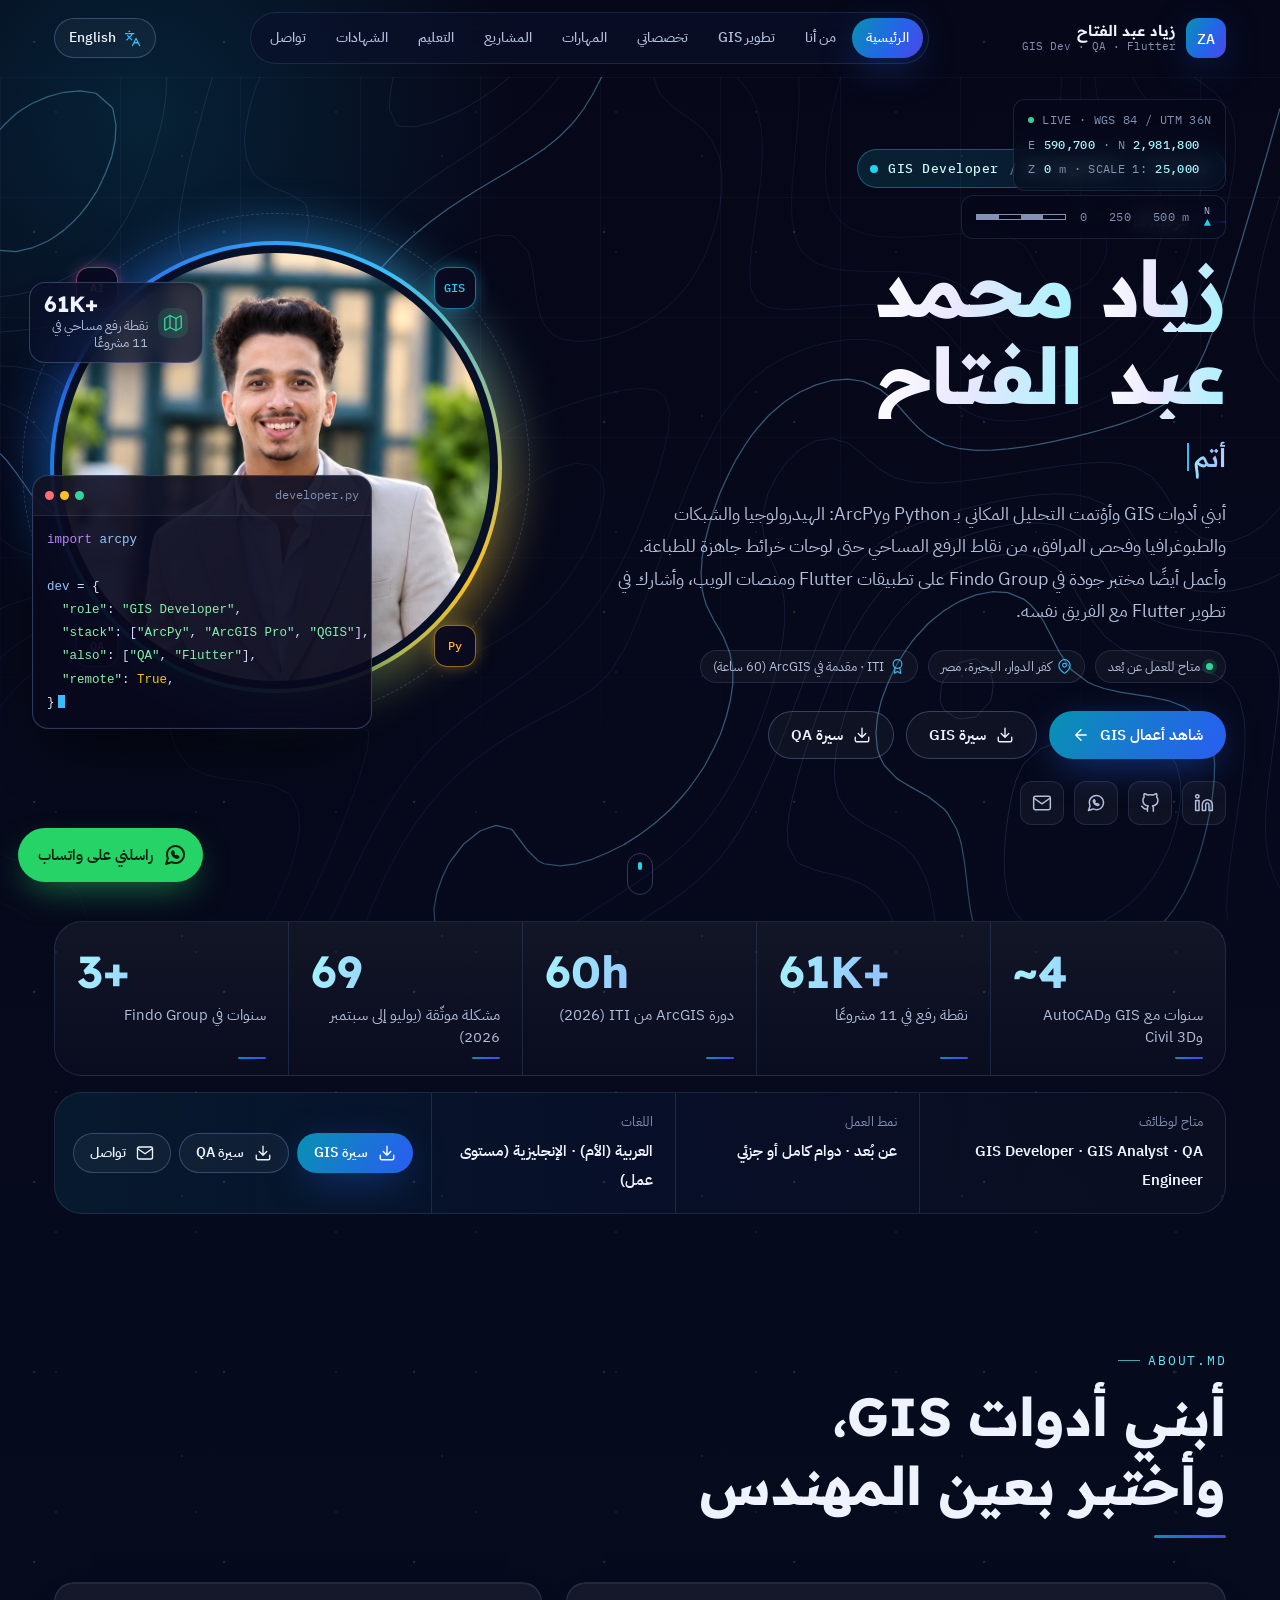
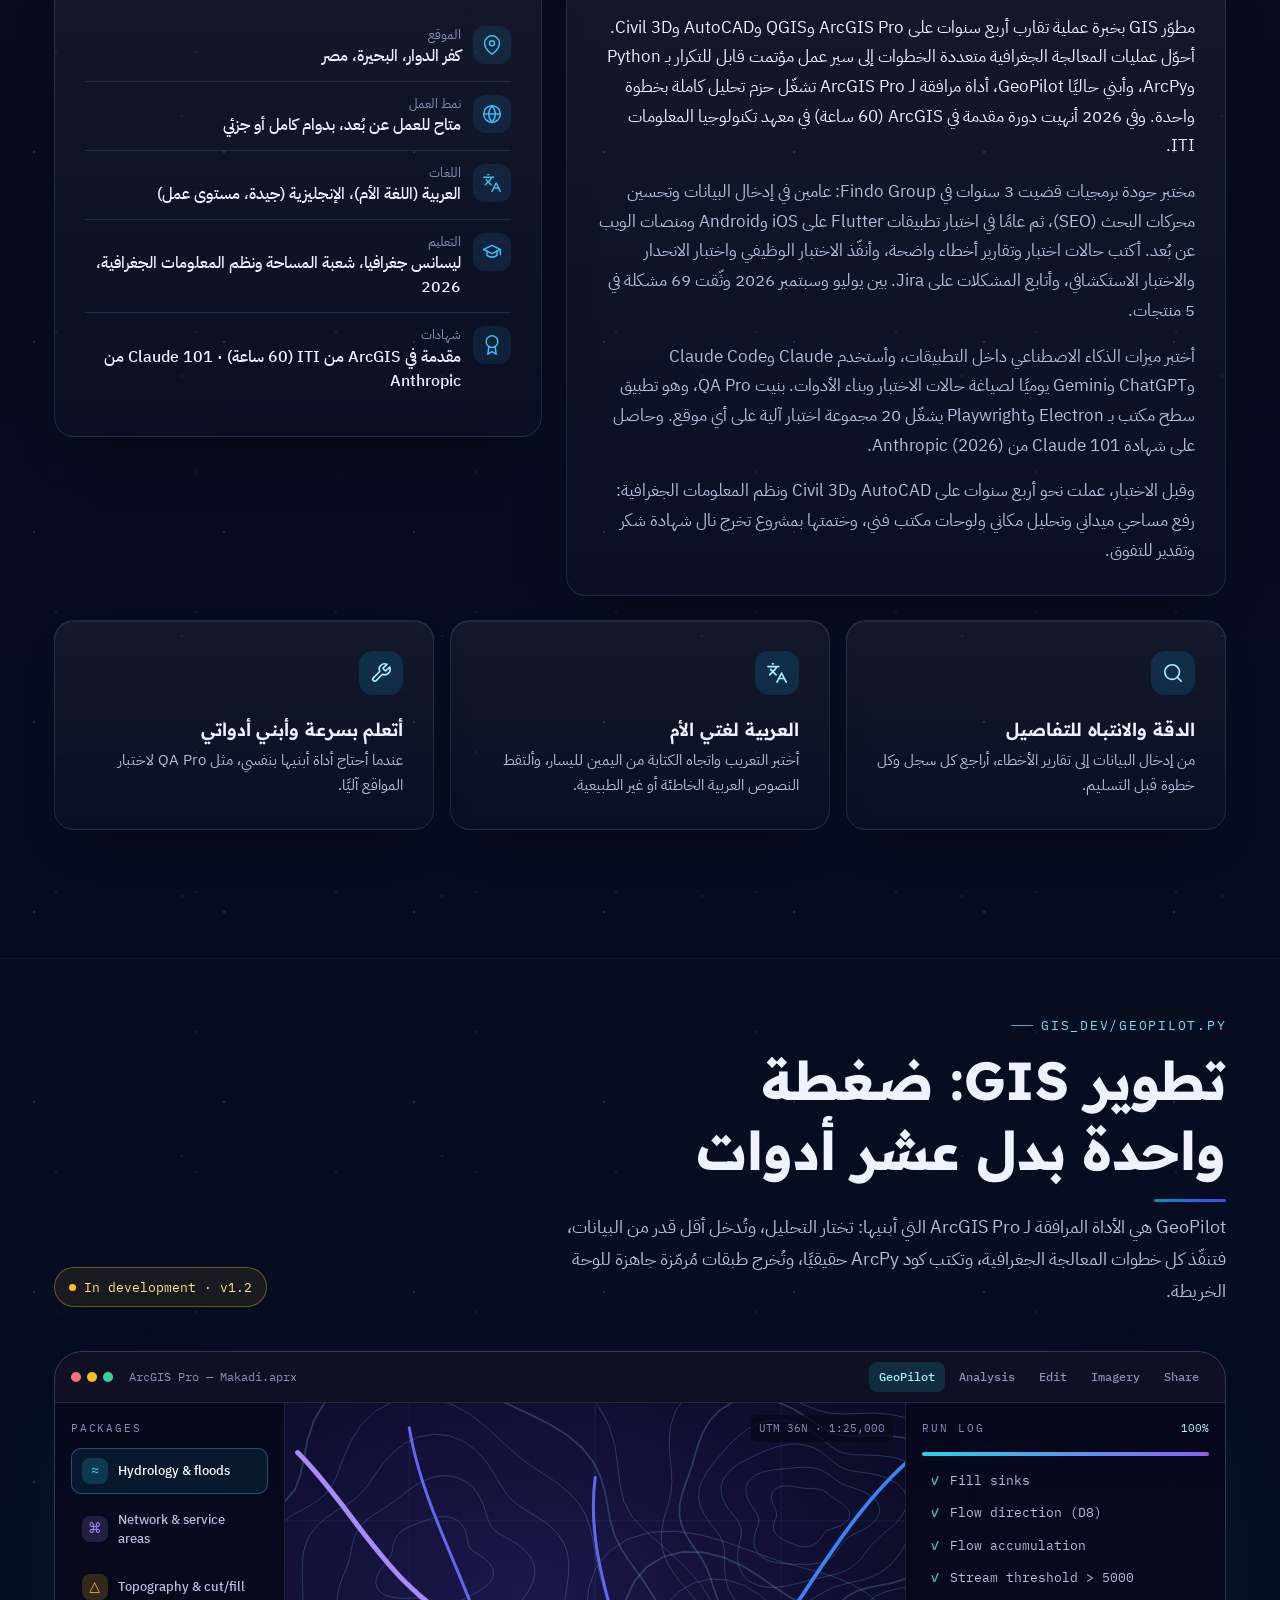
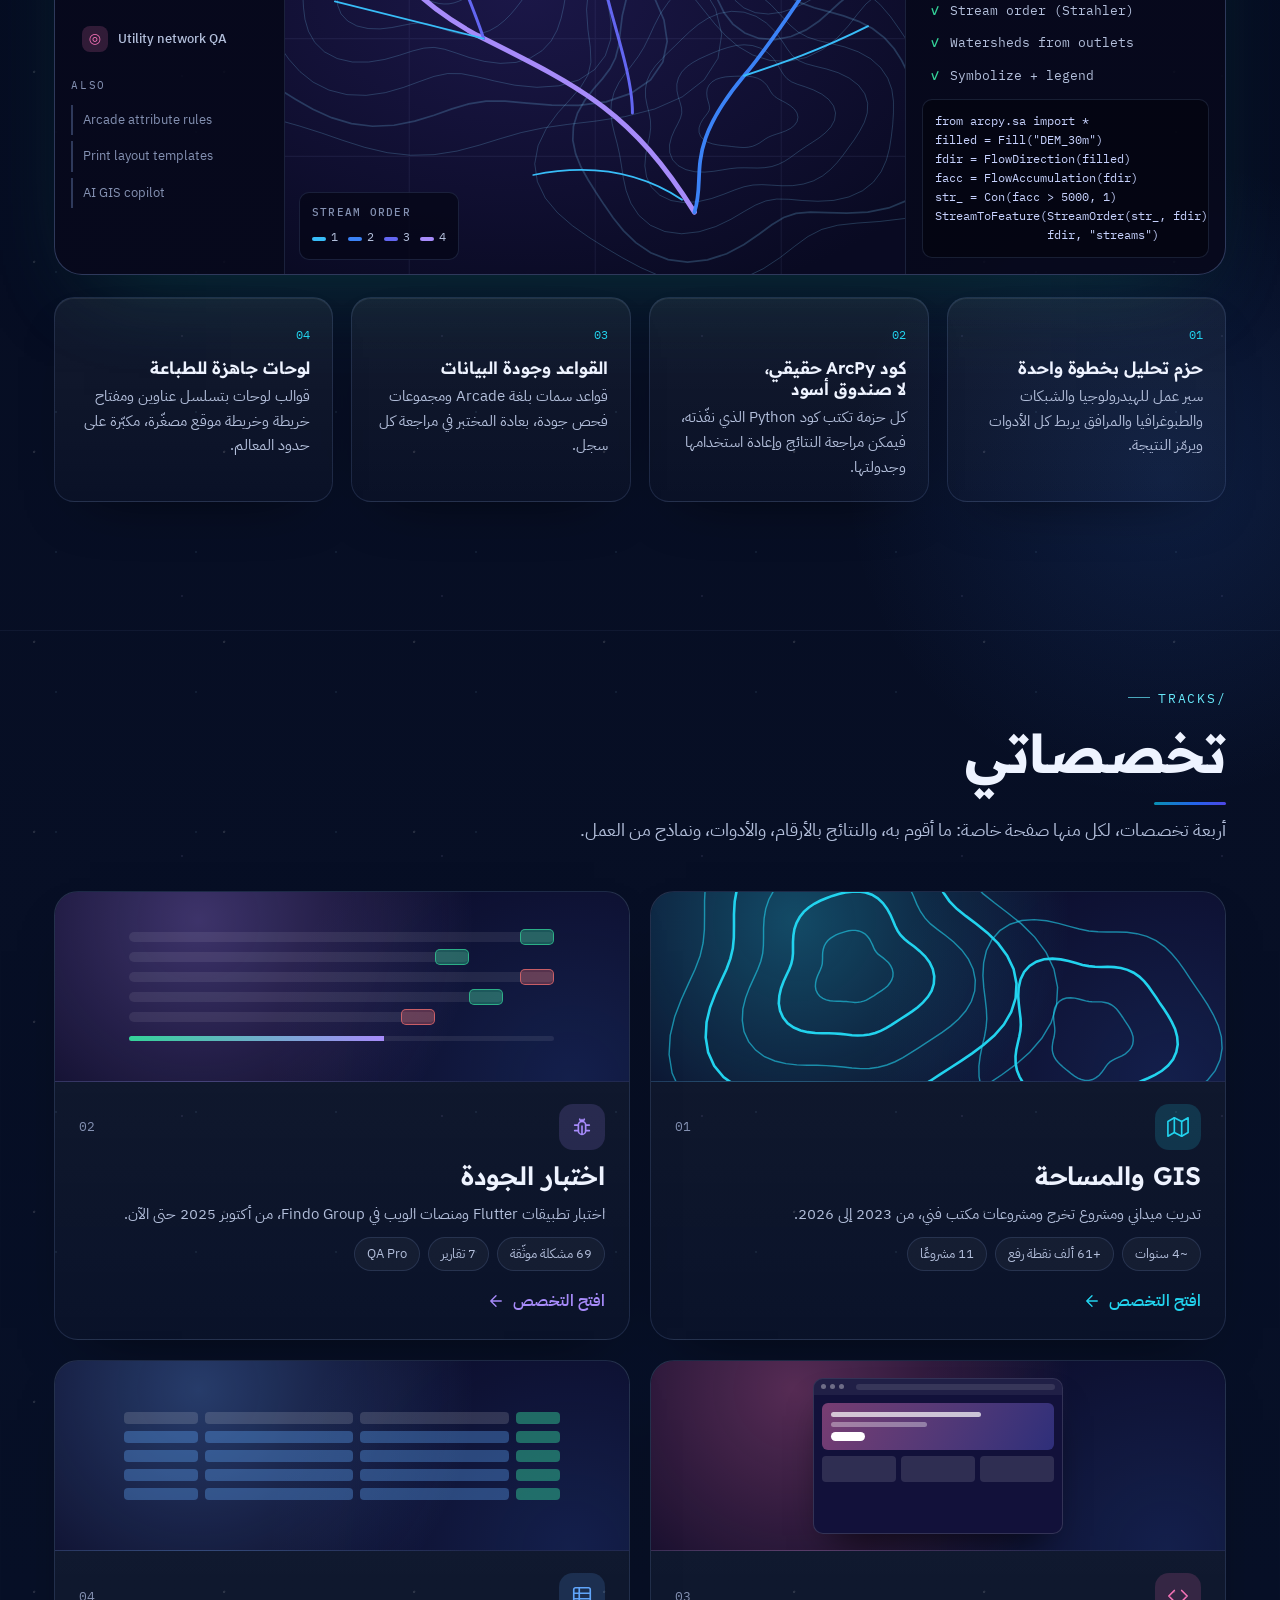
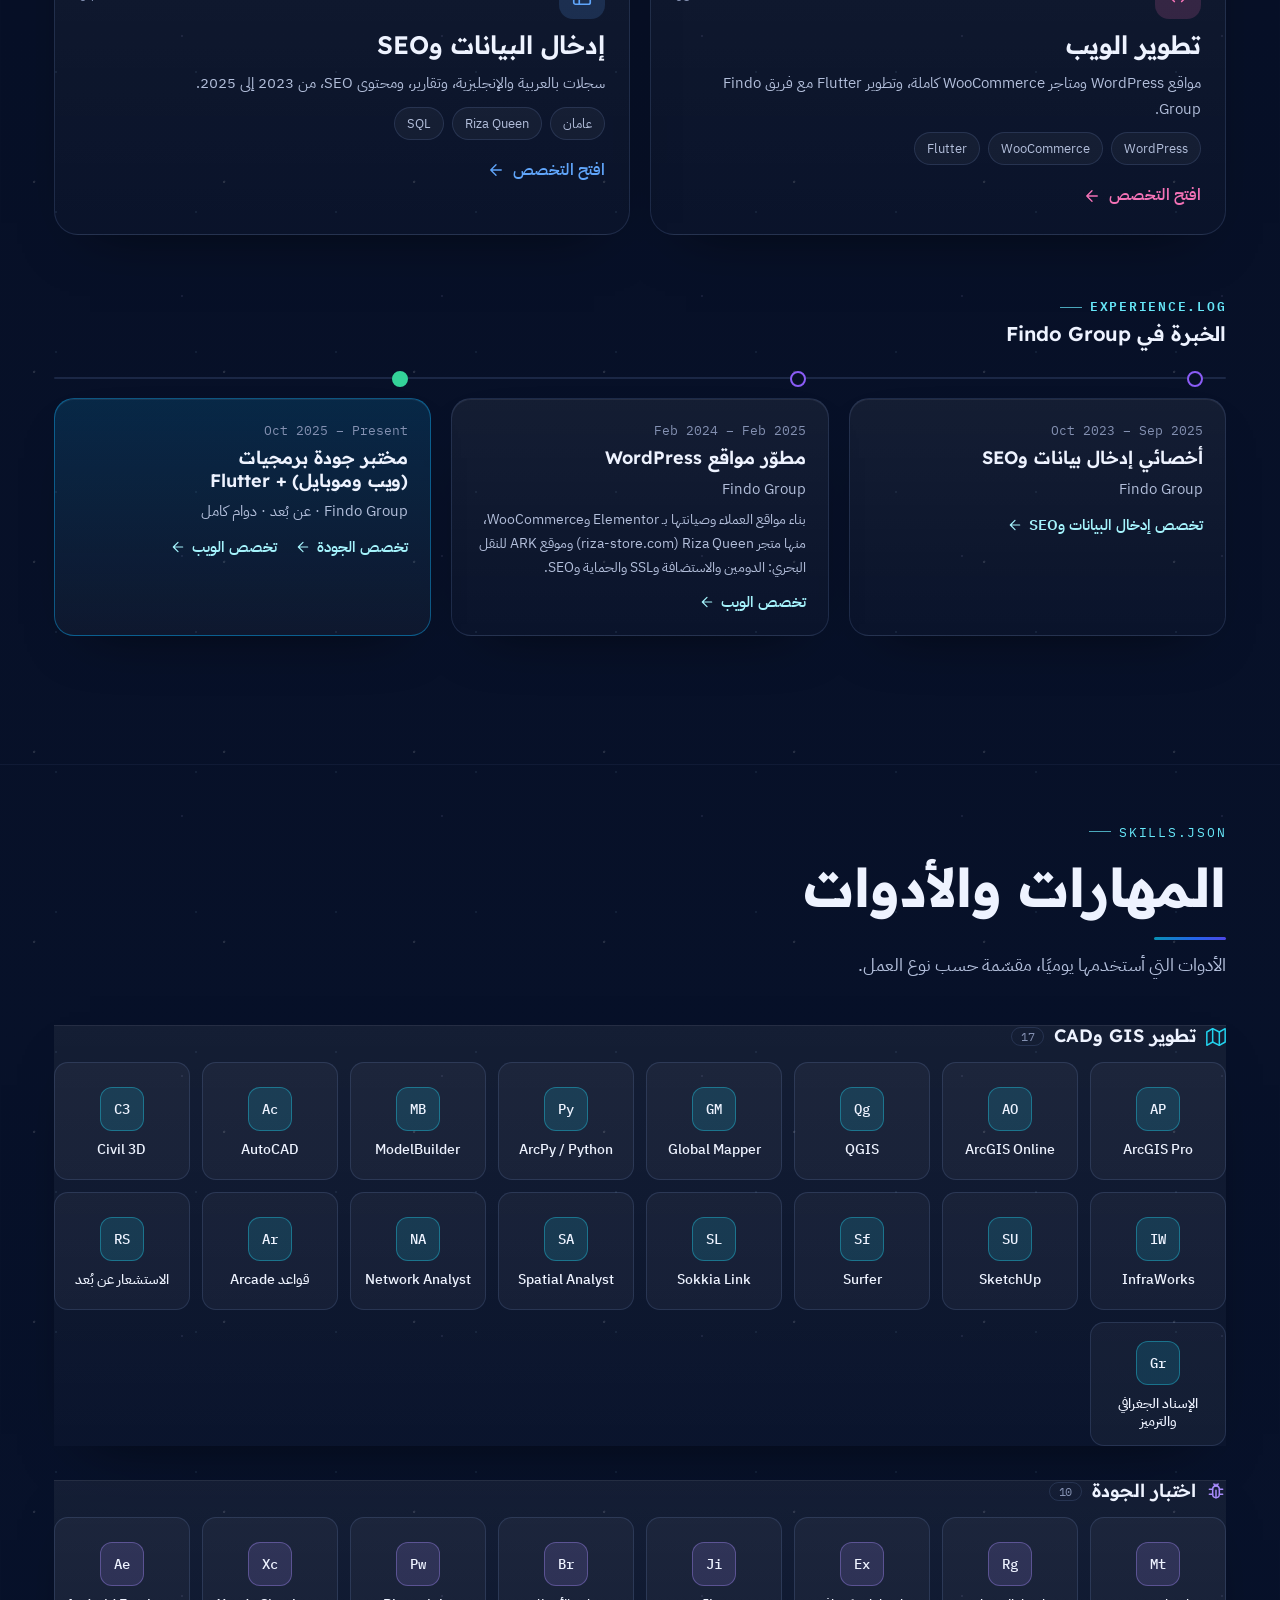
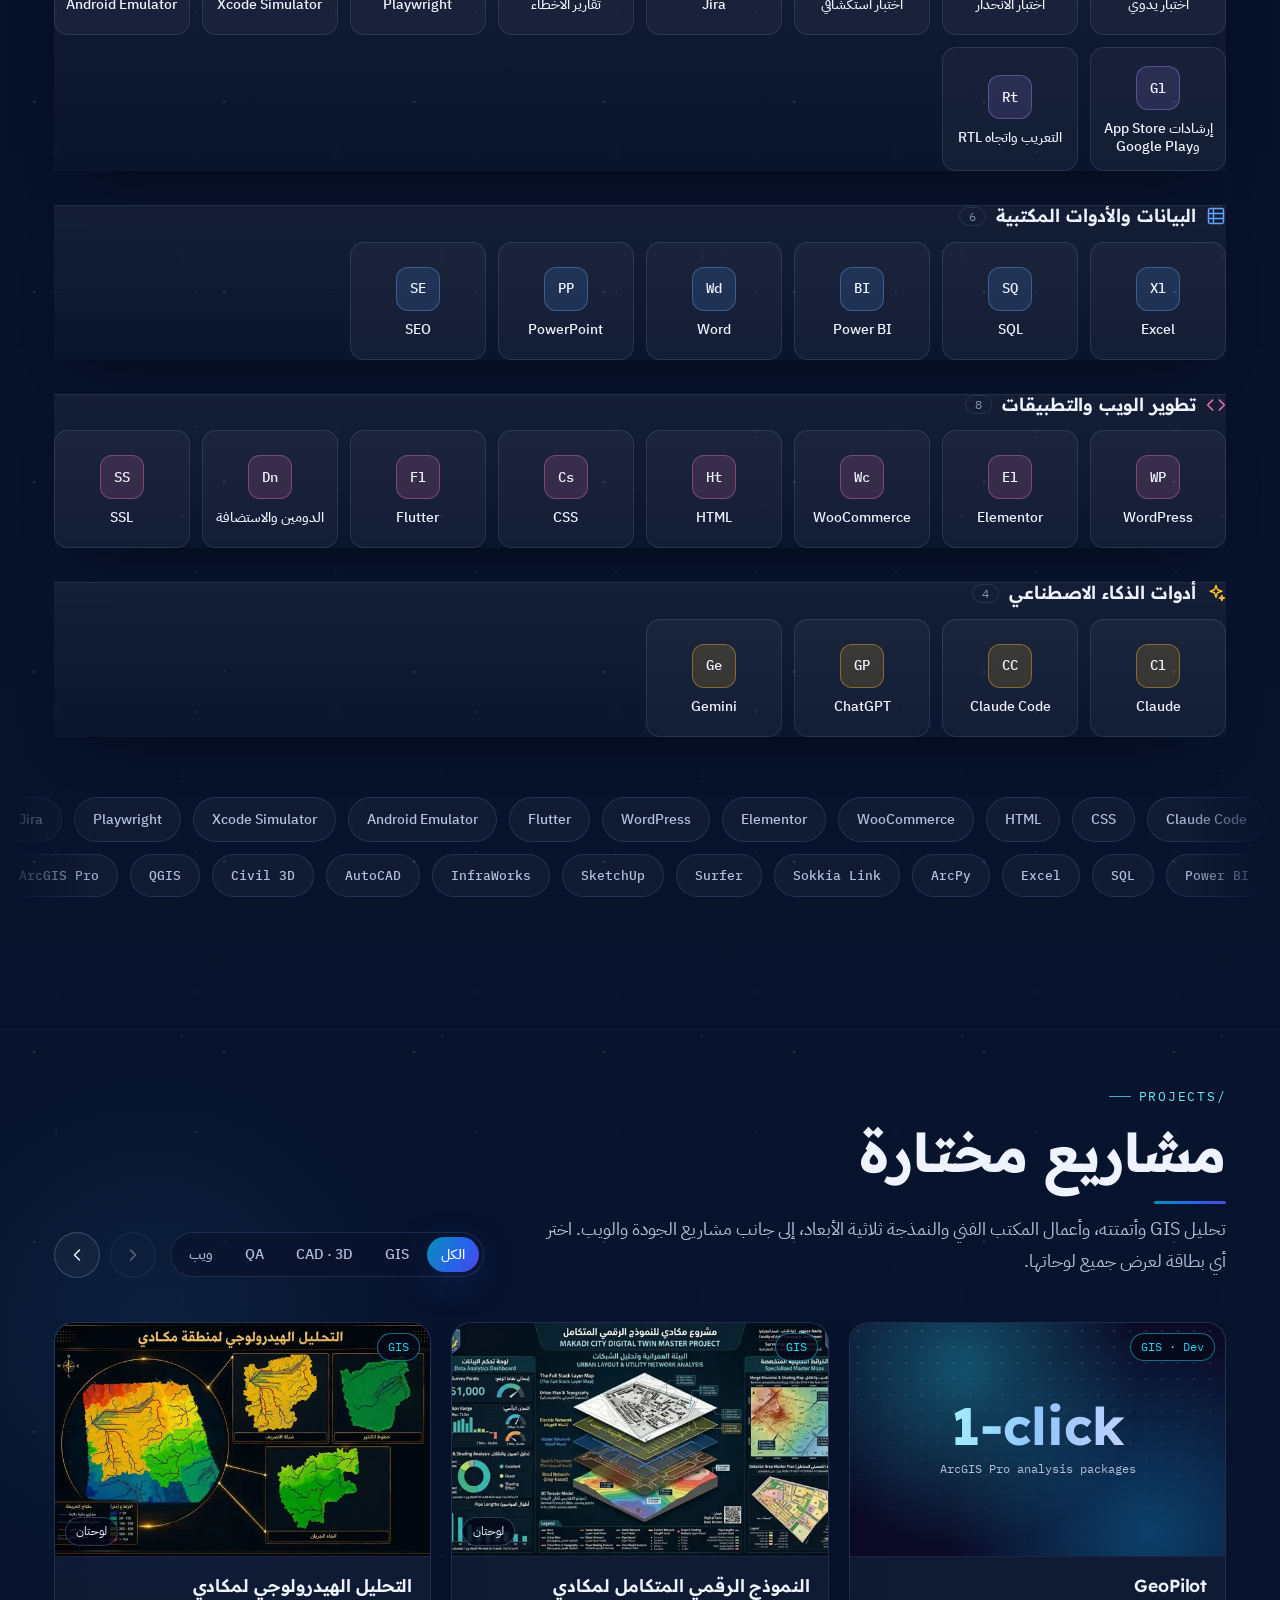
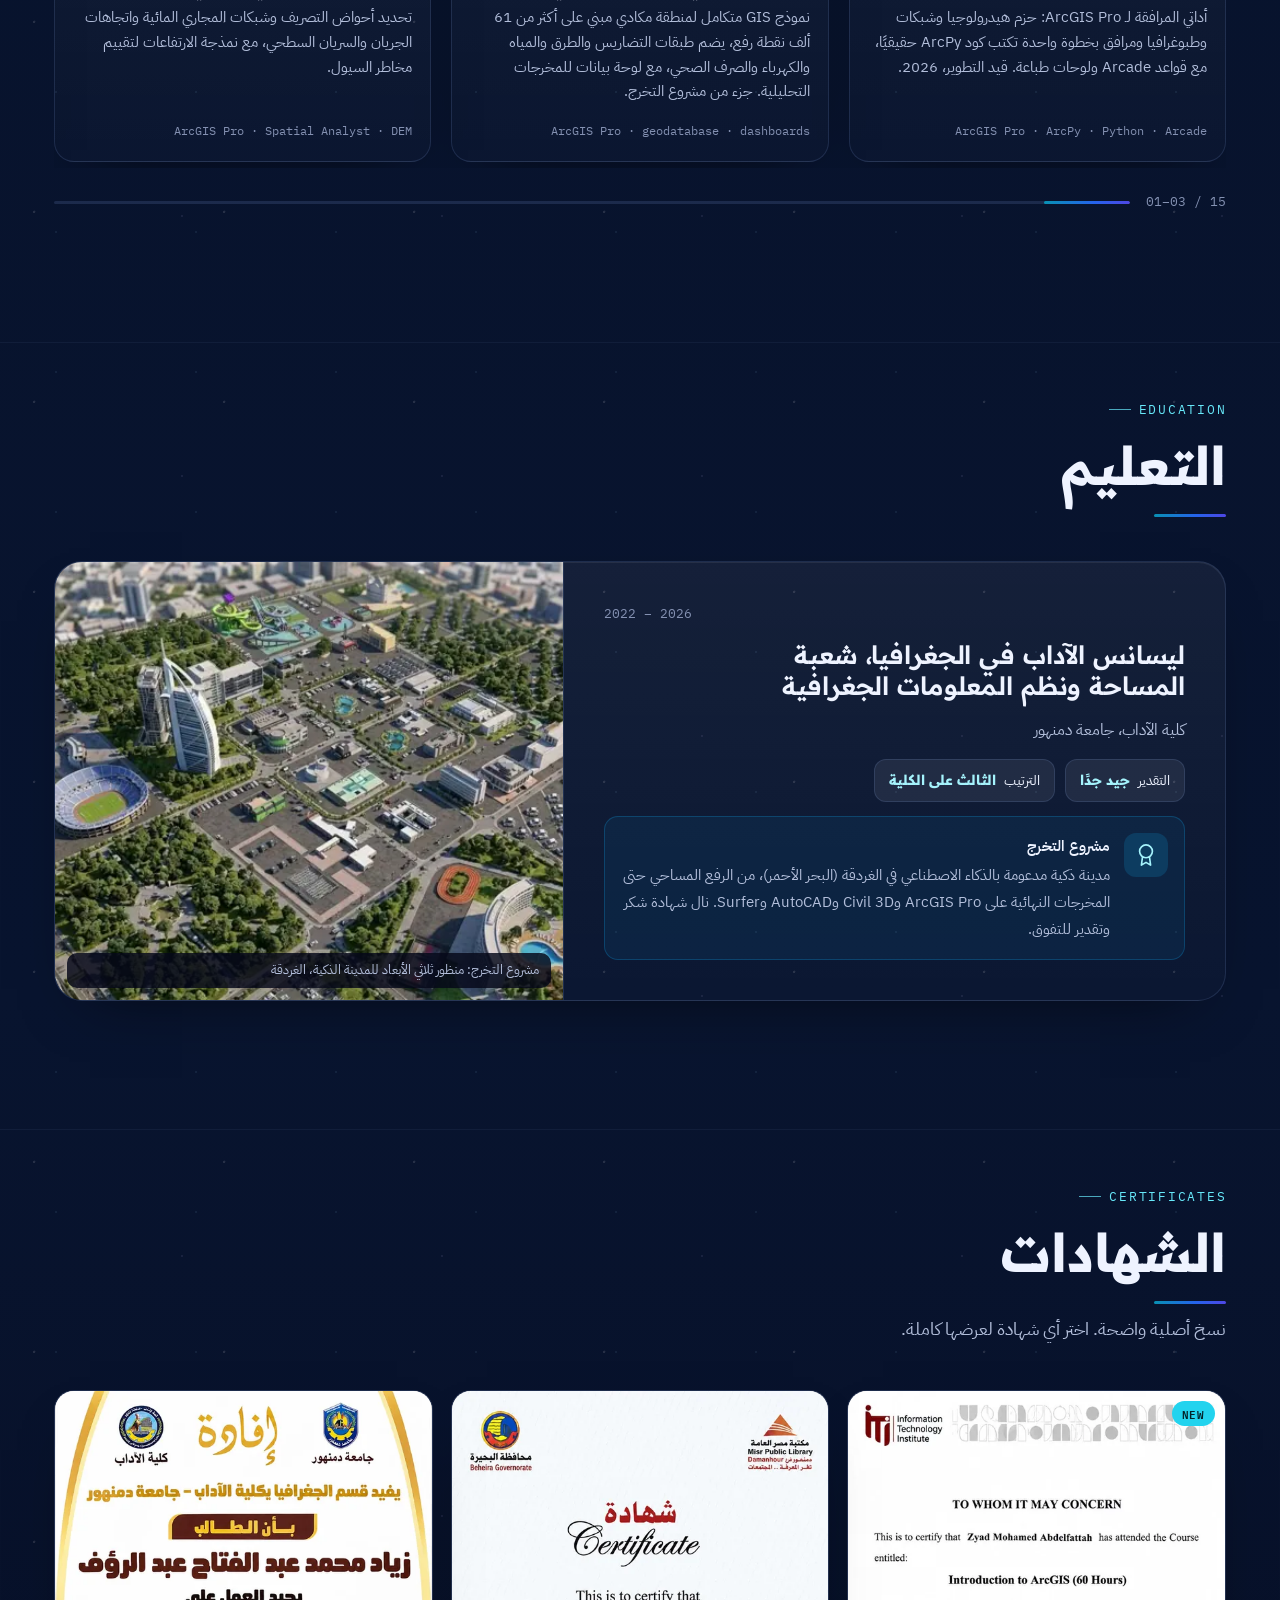
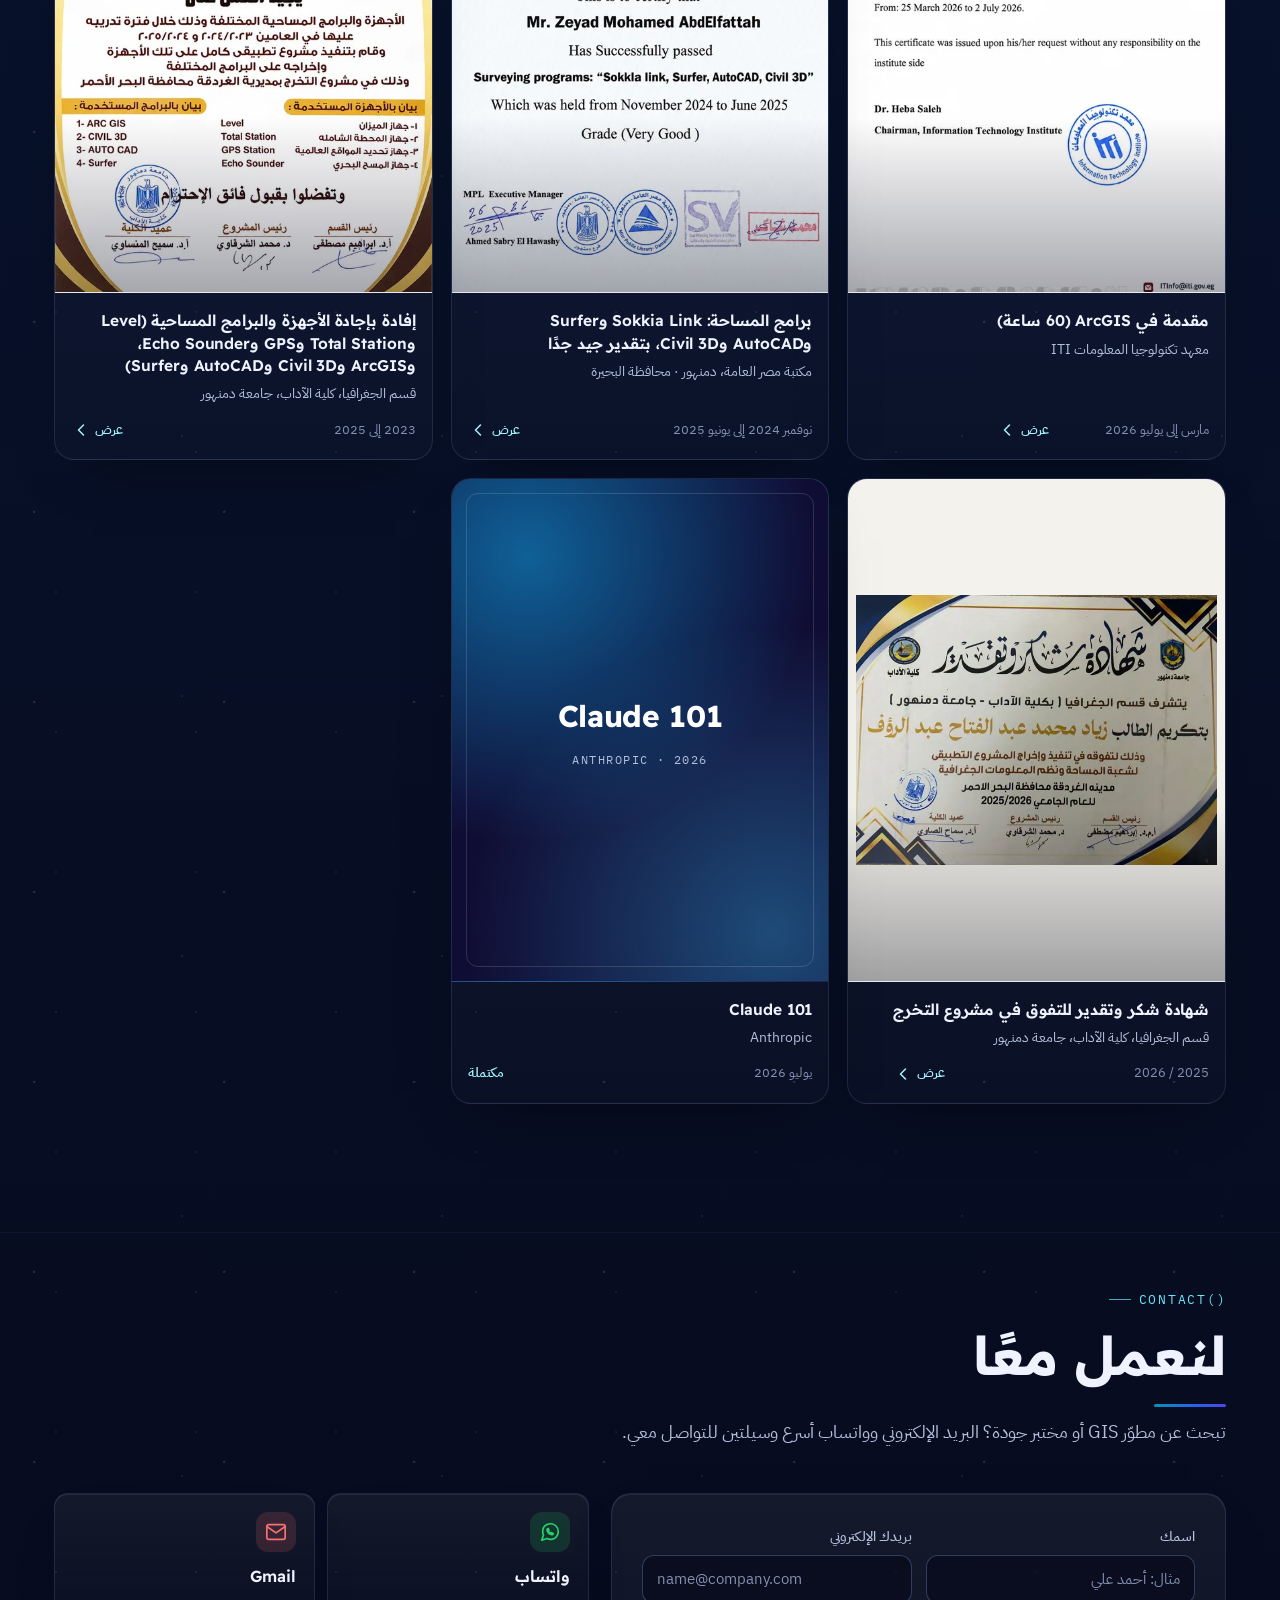
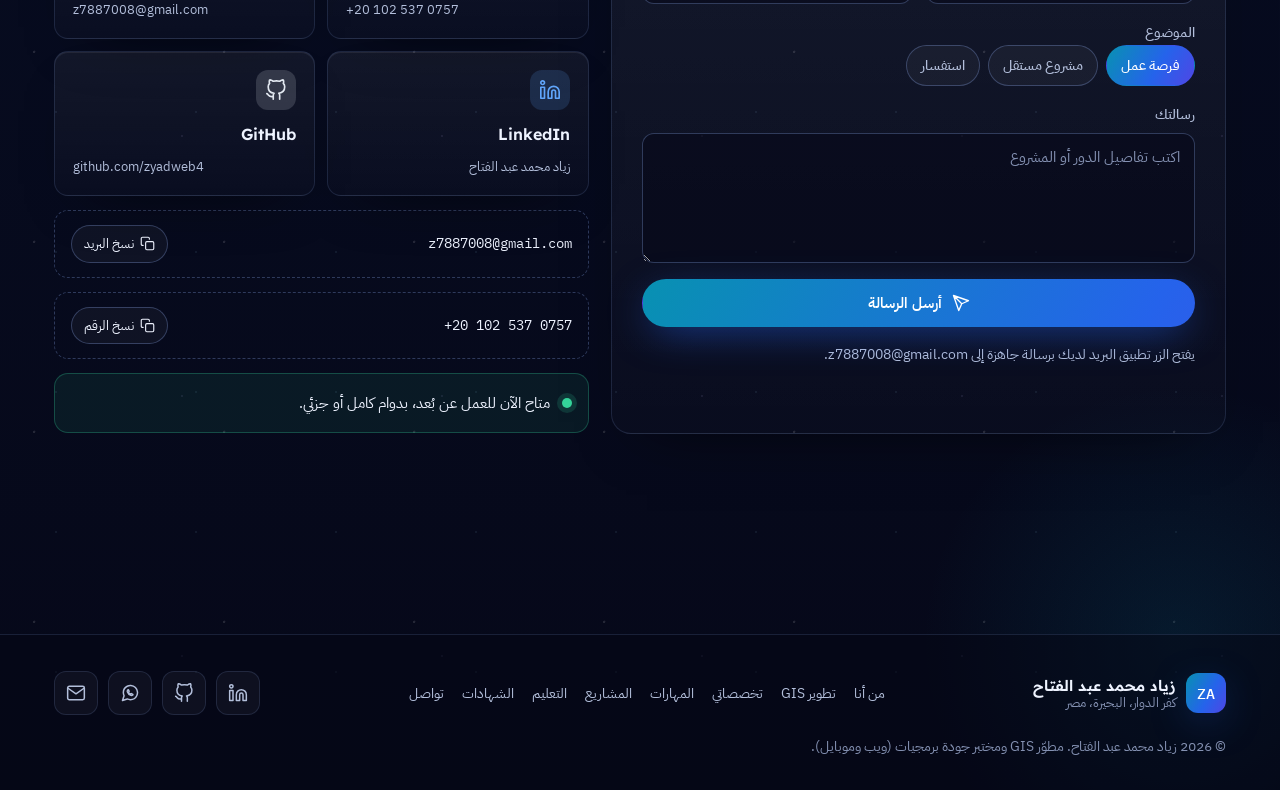
==== index.html @ 1af7511e "Name ARK maritime shipping site in WordPress experience Co-Authored-By: Claude Opus 5.5 <noreply@ant" ====
<!doctype html>
<html lang="ar" dir="rtl">
<head>
<meta charset="utf-8">
<meta name="viewport" content="width=device-width, initial-scale=1, viewport-fit=cover">
<title>Zyad Mohamed Abdelfattah | GIS Developer · QA Engineer</title>
<meta name="claude:viewport-fit-sides" content="cover">
<meta name="description" content="زياد محمد عبد الفتاح، مطوّر GIS يبني أدوات ArcGIS Pro ويؤتمت التحليل المكاني بـ Python وArcPy، ومختبر جودة برمجيات (ويب وموبايل) في Findo Group. كفر الدوار، البحيرة، مصر. متاح للعمل عن بُعد." data-en-content="Portfolio of Zyad Mohamed Abdelfattah, GIS Developer building ArcGIS Pro tools and automating spatial analysis with Python and ArcPy, and QA Engineer (web and mobile) at Findo Group. Kafr El Dawar, Beheira, Egypt. Open to remote roles.">
<meta name="author" content="Zyad Mohamed Abdelfattah">
<meta name="theme-color" content="#060819">
<meta property="og:type" content="website">
<meta property="og:title" content="Zyad Mohamed Abdelfattah | GIS Developer &amp; QA Engineer">
<meta property="og:description" content="Portfolio of Zyad Mohamed Abdelfattah, GIS Developer (ArcGIS Pro, ArcPy, QGIS) and QA Engineer (web and mobile). Kafr El Dawar, Beheira, Egypt. Open to remote roles.">
<meta property="og:image" content="assets/zyad.jpg">
<meta property="og:image:width" content="900">
<meta property="og:image:height" content="900">
<meta property="og:image:alt" content="Zyad Mohamed Abdelfattah">
<meta property="og:locale" content="ar_EG">
<meta property="og:locale:alternate" content="en_US">
<meta name="twitter:card" content="summary">
<meta name="twitter:title" content="Zyad Mohamed Abdelfattah | GIS Developer &amp; QA Engineer">
<meta name="twitter:description" content="Portfolio of Zyad Mohamed Abdelfattah, GIS Developer (ArcGIS Pro, ArcPy, QGIS) and QA Engineer (web and mobile). Kafr El Dawar, Beheira, Egypt. Open to remote roles.">
<meta name="twitter:image" content="assets/zyad.jpg">
<link rel="icon" href="data:image/svg+xml,%3Csvg xmlns='http://www.w3.org/2000/svg' viewBox='0 0 64 64'%3E%3Cdefs%3E%3ClinearGradient id='g' x1='0' y1='0' x2='1' y2='1'%3E%3Cstop offset='0' stop-color='%2306b6d4'/%3E%3Cstop offset='1' stop-color='%232563eb'/%3E%3C/linearGradient%3E%3C/defs%3E%3Crect width='64' height='64' rx='16' fill='url(%23g)'/%3E%3Ctext x='32' y='43' font-family='monospace' font-size='30' font-weight='700' fill='white' text-anchor='middle'%3EZ%3C/text%3E%3C/svg%3E">
<link rel="preconnect" href="https://fonts.googleapis.com"><link rel="preconnect" href="https://fonts.gstatic.com" crossorigin><link rel="stylesheet" href="https://fonts.googleapis.com/css2?family=IBM+Plex+Mono:wght@400;500&family=IBM+Plex+Sans+Arabic:wght@400;500;600;700&family=Readex+Pro:wght@400;500;600;700&display=swap">
<link rel="stylesheet" href="css/site.css">
<script>(function(d){d.classList.add("js");try{if(!matchMedia("(prefers-reduced-motion: reduce)").matches)d.classList.add("motion");}catch(e){}try{if(localStorage.getItem("zyad-lang")==="en"){d.lang="en";d.dir="ltr";}}catch(e){}})(document.documentElement);</script>
<script src="js/site.js" defer></script>
</head>
<body>
<svg width="0" height="0" style="position:absolute" aria-hidden="true" focusable="false"><defs>
<symbol id="i-wa" viewBox="0 0 24 24"><path d="M21 11.5a8.4 8.4 0 0 1-.9 3.8 8.5 8.5 0 0 1-7.6 4.7 8.4 8.4 0 0 1-3.8-.9L3 21l1.9-5.7a8.4 8.4 0 0 1-.9-3.8 8.5 8.5 0 0 1 4.7-7.6 8.4 8.4 0 0 1 3.8-.9h.5a8.5 8.5 0 0 1 8 8z"/><path d="M9.2 8.6c.2-.4.6-.5.9-.4l.8 1.6c.1.3 0 .6-.2.8l-.5.5c.4 1 1.3 1.9 2.3 2.4l.5-.5c.2-.2.5-.3.8-.2l1.6.8c.2.3.1.7-.3.9-.6.4-1.3.5-2 .3-2-.7-3.6-2.3-4.3-4.3-.2-.7-.1-1.4.4-1.9z"/></symbol>
<symbol id="i-mail" viewBox="0 0 24 24"><path d="M4 4h16c1.1 0 2 .9 2 2v12c0 1.1-.9 2-2 2H4c-1.1 0-2-.9-2-2V6c0-1.1.9-2 2-2z"/><path d="M22 6l-10 7L2 6"/></symbol>
<symbol id="i-li" viewBox="0 0 24 24"><path d="M16 8a6 6 0 0 1 6 6v7h-4v-7a2 2 0 0 0-4 0v7h-4v-7a6 6 0 0 1 6-6z"/><rect x="2" y="9" width="4" height="12"/><circle cx="4" cy="4" r="2"/></symbol>
<symbol id="i-gh" viewBox="0 0 24 24"><path d="M9 19c-5 1.5-5-2.5-7-3m14 6v-3.9a3.4 3.4 0 0 0-.9-2.6c3.1-.4 6.4-1.5 6.4-7A5.4 5.4 0 0 0 20 4.8 5.1 5.1 0 0 0 19.9 1S18.7.6 16 2.5a13.4 13.4 0 0 0-7 0C6.3.6 5.1 1 5.1 1A5.1 5.1 0 0 0 5 4.8a5.4 5.4 0 0 0-1.5 3.8c0 5.4 3.3 6.6 6.4 7A3.4 3.4 0 0 0 9 18.1V22"/></symbol>
<symbol id="i-arrow" viewBox="0 0 24 24"><path d="M5 12h14M12 5l7 7-7 7"/></symbol>
<symbol id="i-chev-r" viewBox="0 0 24 24"><path d="M9 18l6-6-6-6"/></symbol>
<symbol id="i-chev-l" viewBox="0 0 24 24"><path d="M15 18l-6-6 6-6"/></symbol>
<symbol id="i-download" viewBox="0 0 24 24"><path d="M21 15v4a2 2 0 0 1-2 2H5a2 2 0 0 1-2-2v-4"/><path d="M7 10l5 5 5-5M12 15V3"/></symbol>
<symbol id="i-pin" viewBox="0 0 24 24"><path d="M21 10c0 7-9 13-9 13s-9-6-9-13a9 9 0 0 1 18 0z"/><circle cx="12" cy="10" r="3"/></symbol>
<symbol id="i-check" viewBox="0 0 24 24"><path d="M22 11.1V12a10 10 0 1 1-5.9-9.1"/><path d="M22 4L12 14l-3-3"/></symbol>
<symbol id="i-copy" viewBox="0 0 24 24"><rect x="9" y="9" width="13" height="13" rx="2"/><path d="M5 15H4a2 2 0 0 1-2-2V4a2 2 0 0 1 2-2h9a2 2 0 0 1 2 2v1"/></symbol>
<symbol id="i-layers" viewBox="0 0 24 24"><path d="M12 2L2 7l10 5 10-5-10-5zM2 17l10 5 10-5M2 12l10 5 10-5"/></symbol>
<symbol id="i-db" viewBox="0 0 24 24"><ellipse cx="12" cy="5" rx="9" ry="3"/><path d="M21 12c0 1.7-4 3-9 3s-9-1.3-9-3"/><path d="M3 5v14c0 1.7 4 3 9 3s9-1.3 9-3V5"/></symbol>
<symbol id="i-award" viewBox="0 0 24 24"><circle cx="12" cy="8" r="7"/><path d="M8.2 13.9L7 23l5-3 5 3-1.2-9.1"/></symbol>
<symbol id="i-brief" viewBox="0 0 24 24"><rect x="2" y="7" width="20" height="14" rx="2"/><path d="M16 21V5a2 2 0 0 0-2-2h-4a2 2 0 0 0-2 2v16"/></symbol>
<symbol id="i-grad" viewBox="0 0 24 24"><path d="M22 9L12 4 2 9l10 5 10-5z"/><path d="M6 11.2V16c3 2.7 9 2.7 12 0v-4.8M22 9v6"/></symbol>
<symbol id="i-globe" viewBox="0 0 24 24"><circle cx="12" cy="12" r="10"/><path d="M2 12h20M12 2a15.3 15.3 0 0 1 4 10 15.3 15.3 0 0 1-4 10 15.3 15.3 0 0 1-4-10 15.3 15.3 0 0 1 4-10z"/></symbol>
<symbol id="i-search" viewBox="0 0 24 24"><circle cx="11" cy="11" r="8"/><path d="M21 21l-4.3-4.3"/></symbol>
<symbol id="i-file" viewBox="0 0 24 24"><path d="M14 2H6a2 2 0 0 0-2 2v16a2 2 0 0 0 2 2h12a2 2 0 0 0 2-2V8z"/><path d="M14 2v6h6M16 13H8M16 17H8"/></symbol>
<symbol id="i-menu" viewBox="0 0 24 24"><path d="M3 6h18M3 12h18M3 18h18"/></symbol>
<symbol id="i-x" viewBox="0 0 24 24"><path d="M18 6L6 18M6 6l12 12"/></symbol>
<symbol id="i-bug" viewBox="0 0 24 24"><rect x="8" y="6" width="8" height="14" rx="4"/><path d="M12 6V4M9.5 3.5l1 2M14.5 3.5l-1 2M4 10h4M16 10h4M4 16h4M16 16h4M12 11v9"/></symbol>
<symbol id="i-clock" viewBox="0 0 24 24"><circle cx="12" cy="12" r="10"/><path d="M12 6v6l4 2"/></symbol>
<symbol id="i-send" viewBox="0 0 24 24"><path d="M22 2L11 13M22 2l-7 20-4-9-9-4 20-7z"/></symbol>
<symbol id="i-home" viewBox="0 0 24 24"><path d="M3 9l9-7 9 7v11a2 2 0 0 1-2 2H5a2 2 0 0 1-2-2z"/><path d="M9 22V12h6v10"/></symbol>
<symbol id="i-bag" viewBox="0 0 24 24"><path d="M6 2L3 6v14a2 2 0 0 0 2 2h14a2 2 0 0 0 2-2V6l-3-4zM3 6h18"/><path d="M16 10a4 4 0 0 1-8 0"/></symbol>
<symbol id="i-pen" viewBox="0 0 24 24"><path d="M12 20h9"/><path d="M16.5 3.5a2.1 2.1 0 0 1 3 3L7 19l-4 1 1-4z"/></symbol>
<symbol id="i-table" viewBox="0 0 24 24"><rect x="3" y="3" width="18" height="18" rx="2"/><path d="M3 9h18M3 15h18M9 3v18"/></symbol>
<symbol id="i-filter" viewBox="0 0 24 24"><path d="M22 3H2l8 9.5V19l4 2v-8.5z"/></symbol>
<symbol id="i-chart" viewBox="0 0 24 24"><path d="M12 20V10M18 20V4M6 20v-4"/></symbol>
<symbol id="i-phone" viewBox="0 0 24 24"><rect x="5" y="2" width="14" height="20" rx="2"/><path d="M12 18h.01"/></symbol>
<symbol id="i-spark" viewBox="0 0 24 24"><path d="M12 3l1.8 5.2L19 10l-5.2 1.8L12 17l-1.8-5.2L5 10l5.2-1.8z"/><path d="M19 15l.8 2.2L22 18l-2.2.8L19 21l-.8-2.2L16 18l2.2-.8z"/></symbol>
<symbol id="i-compass" viewBox="0 0 24 24"><circle cx="12" cy="12" r="10"/><path d="M16.2 7.8l-2.1 6.3-6.3 2.1 2.1-6.3z"/></symbol>
<symbol id="i-map" viewBox="0 0 24 24"><path d="M1 6v16l7-4 8 4 7-4V2l-7 4-8-4z"/><path d="M8 2v16M16 6v16"/></symbol>
<symbol id="i-cpu" viewBox="0 0 24 24"><rect x="4" y="4" width="16" height="16" rx="2"/><rect x="9" y="9" width="6" height="6"/><path d="M9 1v3M15 1v3M9 20v3M15 20v3M20 9h3M20 14h3M1 9h3M1 14h3"/></symbol>
<symbol id="i-box" viewBox="0 0 24 24"><path d="M21 16V8a2 2 0 0 0-1-1.7l-7-4a2 2 0 0 0-2 0l-7 4A2 2 0 0 0 3 8v8a2 2 0 0 0 1 1.7l7 4a2 2 0 0 0 2 0l7-4a2 2 0 0 0 1-1.7z"/><path d="M3.3 7L12 12l8.7-5M12 22V12"/></symbol>
<symbol id="i-ruler" viewBox="0 0 24 24"><path d="M21.3 15.3L8.7 2.7a1 1 0 0 0-1.4 0L2.7 7.3a1 1 0 0 0 0 1.4l12.6 12.6a1 1 0 0 0 1.4 0l4.6-4.6a1 1 0 0 0 0-1.4z"/><path d="M7.5 10.5l2-2M10.5 13.5l2-2M13.5 16.5l2-2"/></symbol>
<symbol id="i-lang" viewBox="0 0 24 24"><path d="M5 8l6 6M4 14l6-6 2-3M2 5h12M7 2h1M22 22l-5-10-5 10M14 18h6"/></symbol>
<symbol id="i-user" viewBox="0 0 24 24"><path d="M20 21v-2a4 4 0 0 0-4-4H8a4 4 0 0 0-4 4v2"/><circle cx="12" cy="7" r="4"/></symbol>
<symbol id="i-code" viewBox="0 0 24 24"><path d="M16 18l6-6-6-6M8 6l-6 6 6 6"/></symbol>
<symbol id="i-ext" viewBox="0 0 24 24"><path d="M18 13v6a2 2 0 0 1-2 2H5a2 2 0 0 1-2-2V8a2 2 0 0 1 2-2h6M15 3h6v6M10 14L21 3"/></symbol>
<symbol id="i-shield" viewBox="0 0 24 24"><path d="M12 22s8-4 8-10V5l-8-3-8 3v7c0 6 8 10 8 10z"/></symbol>
<symbol id="i-server" viewBox="0 0 24 24"><rect x="2" y="2" width="20" height="8" rx="2"/><rect x="2" y="14" width="20" height="8" rx="2"/><path d="M6 6h.01M6 18h.01"/></symbol>
<symbol id="i-cart" viewBox="0 0 24 24"><circle cx="9" cy="21" r="1"/><circle cx="20" cy="21" r="1"/><path d="M1 1h4l2.7 13.4a2 2 0 0 0 2 1.6h9.7a2 2 0 0 0 2-1.6L23 6H6"/></symbol>
<symbol id="i-repo" viewBox="0 0 24 24"><path d="M4 19.5A2.5 2.5 0 0 1 6.5 17H20V2H6.5A2.5 2.5 0 0 0 4 4.5v15z"/><path d="M4 19.5A2.5 2.5 0 0 0 6.5 22H20v-5"/></symbol>
<symbol id="i-grid" viewBox="0 0 24 24"><rect x="3" y="3" width="7" height="7" rx="1.5"/><rect x="14" y="3" width="7" height="7" rx="1.5"/><rect x="3" y="14" width="7" height="7" rx="1.5"/><rect x="14" y="14" width="7" height="7" rx="1.5"/></symbol>
<symbol id="i-tool" viewBox="0 0 24 24"><path d="M14.7 6.3a1 1 0 0 0 0 1.4l1.6 1.6a1 1 0 0 0 1.4 0l3.8-3.8a6 6 0 0 1-7.9 7.9l-6.9 6.9a2.1 2.1 0 0 1-3-3l6.9-6.9a6 6 0 0 1 7.9-7.9z"/></symbol>
</defs></svg>
<a class="skip" href="#main" data-en="Skip to content">انتقل إلى المحتوى</a>
<div class="intro" id="intro" aria-hidden="true"><div class="intro-in"><span class="intro-mark">ZA</span><span class="intro-txt" dir="ltr">GIS DEVELOPER · QA ENGINEER</span><span class="intro-line"><i></i></span><span class="intro-coord" dir="ltr" id="intro-coord">31.13°N · 30.13°E</span></div></div>
<div class="scroll-progress" aria-hidden="true"><i id="scroll-progress"></i></div>
<div class="cursor-glow" id="cursor-glow" aria-hidden="true"></div>
<div class="sky" aria-hidden="true">
  <div class="blob b1"></div><div class="blob b2"></div><div class="blob b3"></div><div class="blob b4"></div>
  <span class="glyph" style="top:3%;left:6%">{ }</span>
  <span class="glyph" style="top:9%;left:88%">&lt;/&gt;</span>
  <span class="glyph" style="top:17%;left:3%">expect(bug).toBeFixed()</span>
  <span class="glyph" style="top:26%;left:80%">=&gt;</span>
  <span class="glyph" style="top:35%;left:12%">[ ]</span>
  <span class="glyph" style="top:44%;left:64%">assert</span>
  <span class="glyph" style="top:2%;left:52%">UTM 36N</span>
  <span class="glyph" style="top:56%;left:30%">// TODO: retest</span>
  <span class="glyph" style="top:66%;left:86%">;</span>
  <span class="glyph" style="top:74%;left:5%">git push</span>
  <span class="glyph" style="top:83%;left:72%">{ }</span>
  <span class="glyph" style="top:93%;left:40%">return true;</span>
</div>
<header class="topbar">
  <div class="wrap topbar-in">
    <a class="brand" href="#home" aria-label="Zyad Mohamed Abdelfattah" data-en-aria-label="Zyad Mohamed Abdelfattah">
      <span class="brand-mark" aria-hidden="true">ZA</span>
      <span class="brand-txt"><b data-en="Zyad Abdelfattah">زياد عبد الفتاح</b><small>GIS Dev · QA · Flutter</small></span>
    </a>
    <nav class="nav" id="site-nav" aria-label="الأقسام" data-en-aria-label="Sections">
      <ul class="nav-pill">
        <li><a href="#home" data-spy="home" class="is-active" aria-current="true" data-en="Home">الرئيسية</a></li><li><a href="#about" data-spy="about" data-en="About">من أنا</a></li><li><a href="#gisdev" data-spy="gisdev" data-en="GIS Dev">تطوير GIS</a></li><li><a href="#tracks" data-spy="tracks" data-en="Tracks">تخصصاتي</a></li><li><a href="#skills" data-spy="skills" data-en="Skills">المهارات</a></li><li><a href="#projects" data-spy="projects" data-en="Projects">المشاريع</a></li><li><a href="#education" data-spy="education" data-en="Education">التعليم</a></li><li><a href="#certificates" data-spy="certificates" data-en="Certificates">الشهادات</a></li><li><a href="#contact" data-spy="contact" data-en="Contact">تواصل</a></li>
      </ul>
    </nav>
    <div class="top-actions">
      <button class="lang-btn" id="lang-toggle" type="button" lang="en" aria-label="Switch to English"><svg class="ic " aria-hidden="true"><use href="#i-lang"></use></svg><span class="lang-label">English</span></button>
      <button class="menu-btn" type="button" aria-controls="site-nav" aria-expanded="false" aria-label="القائمة" data-en-aria-label="Menu"><svg class="ic ic-open" aria-hidden="true"><use href="#i-menu"></use></svg><svg class="ic ic-close" aria-hidden="true"><use href="#i-x"></use></svg></button>
    </div>
  </div>
</header>
<main id="main">
<section class="hero" id="home" aria-labelledby="hero-name">
  <canvas class="hero-canvas" id="hero-canvas" aria-hidden="true"></canvas>
  <div class="hero-grid-lines" aria-hidden="true"></div>
  <div class="hud" aria-hidden="true" dir="ltr">
    <span class="hud-row"><i class="hud-dot"></i>LIVE · WGS 84 / UTM 36N</span>
    <span class="hud-row">E <b id="hud-e">590,700</b> · N <b id="hud-n">2,981,800</b></span>
    <span class="hud-row">Z <b id="hud-z">0</b> m · SCALE 1:<b id="hud-s">25,000</b></span>
  </div>
  <div class="hud hud-b" aria-hidden="true" dir="ltr"><span class="scalebar"><i></i><i></i><i></i><i></i></span><span>0 &nbsp; 250 &nbsp; 500 m</span><span class="north">N<b>▲</b></span></div>
  <div class="wrap hero-grid">
    <div class="hero-text">
      <p class="role-tag rise" dir="ltr"><span class="rt-pulse" aria-hidden="true"></span>GIS Developer<span class="rt-sep">/</span>QA Engineer<span class="rt-sep">/</span>Flutter</p>
      <p class="hello rise d1" data-en="Hi, I'm">مرحبًا، أنا</p>
      <h1 id="hero-name" class="rise d1 split-name" data-en="Zyad Mohamed Abdelfattah">زياد محمد عبد الفتاح</h1>
      <p class="typed-line rise d2"><span class="sr-only" data-en="GIS Developer: ArcGIS Pro, ArcPy and QGIS; QA Engineer for web and mobile; Flutter developer; building my own tools with AI">مطوّر GIS: ‏ArcGIS Pro وArcPy وQGIS، ومختبر جودة ويب وموبايل، ومطوّر Flutter، وأبني أدواتي بالذكاء الاصطناعي</span><span class="typed" id="typed" aria-hidden="true">مطوّر GIS ‏(ArcGIS Pro · ArcPy)</span><span class="caret" aria-hidden="true"></span></p>
      <p class="hero-lede rise d3" data-en="I build GIS tools and automate spatial workflows with Python and ArcPy: hydrology, networks, topography and utility checks, from survey points to print-ready map sheets. I also test Flutter and web products as a QA Engineer at Findo Group, and contribute to Flutter development on the same team.">أبني أدوات GIS وأؤتمت التحليل المكاني بـ Python وArcPy: الهيدرولوجيا والشبكات والطبوغرافيا وفحص المرافق، من نقاط الرفع المساحي حتى لوحات خرائط جاهزة للطباعة. وأعمل أيضًا مختبر جودة في Findo Group على تطبيقات Flutter ومنصات الويب، وأشارك في تطوير Flutter مع الفريق نفسه.</p>
      <div class="hero-meta rise d3">
        <span class="chip"><span class="dot" aria-hidden="true"></span><span data-en="Open to remote roles">متاح للعمل عن بُعد</span></span>
        <span class="chip"><svg class="ic " aria-hidden="true"><use href="#i-pin"></use></svg><span data-en="Kafr El Dawar, Beheira, Egypt">كفر الدوار، البحيرة، مصر</span></span>
        <span class="chip"><svg class="ic " aria-hidden="true"><use href="#i-award"></use></svg><span data-en="ITI · Introduction to ArcGIS (60h)">ITI · مقدمة في ArcGIS ‏(60 ساعة)</span></span>
      </div>
      <div class="cta-row rise d4">
        <a class="btn btn-primary magnetic" href="#gisdev"><span data-en="See GIS work">شاهد أعمال GIS</span><svg class="ic flip" aria-hidden="true"><use href="#i-arrow"></use></svg></a>
        <a class="btn btn-ghost" href="cv/Zyad_Mohamed_Abdelfattah_GIS_Analyst_CV.pdf" target="_blank" rel="noopener"><svg class="ic " aria-hidden="true"><use href="#i-download"></use></svg><span data-en="GIS CV">سيرة GIS</span></a>
        <a class="btn btn-ghost" href="cv/Zyad_Mohamed_Abdelfattah_QA_Engineer_CV.pdf" target="_blank" rel="noopener"><svg class="ic " aria-hidden="true"><use href="#i-download"></use></svg><span data-en="QA CV">سيرة QA</span></a>
      </div>
      <div class="social-row rise d5">
        <a class="icon-btn" href="https://www.linkedin.com/in/zyad-mohamed-abdelfattah-37b9223bb" target="_blank" rel="noopener" aria-label="LinkedIn"><svg class="ic " aria-hidden="true"><use href="#i-li"></use></svg></a>
        <a class="icon-btn" href="https://github.com/zyadweb4" target="_blank" rel="noopener" aria-label="GitHub"><svg class="ic " aria-hidden="true"><use href="#i-gh"></use></svg></a>
        <a class="icon-btn" href="https://wa.me/201025370757" target="_blank" rel="noopener" aria-label="WhatsApp"><svg class="ic " aria-hidden="true"><use href="#i-wa"></use></svg></a>
        <a class="icon-btn" href="mailto:z7887008@gmail.com" aria-label="Email: z7887008@gmail.com"><svg class="ic " aria-hidden="true"><use href="#i-mail"></use></svg></a>
      </div>
    </div>
    <div class="portrait-col rise d2" data-parallax>
      <div class="portrait">
        <span class="orbit" aria-hidden="true">
          <span class="orb k-gis" style="left:85.36%;top:14.64%"><span>GIS</span></span>
          <span class="orb k-ai" style="left:85.36%;top:85.36%"><span>Py</span></span>
          <span class="orb k-qa" style="left:14.64%;top:85.36%"><span>QA</span></span>
          <span class="orb k-web" style="left:14.64%;top:14.64%"><span>AI</span></span>
        </span>
        <span class="ring" aria-hidden="true"></span>
        <span class="scan" aria-hidden="true"></span>
        <img src="assets/zyad.jpg" width="900" height="900" alt="صورة زياد محمد عبد الفتاح" data-en-alt="Photo of Zyad Mohamed Abdelfattah" fetchpriority="high">
        <div class="float-badge"><svg class="ic " aria-hidden="true"><use href="#i-map"></use></svg><div><b class="ltr">61K+</b><span data-en="survey points processed in 11 projects">نقطة رفع مساحي في 11 مشروعًا</span></div></div>
      </div>
      <figure class="code-card" aria-label="developer.py">
        <div class="code-head"><i></i><i></i><i></i><span>developer.py</span></div>
<pre><code><span class="tk-k">import</span> <span class="tk-v">arcpy</span>

<span class="tk-v">dev</span> <span class="tk-p">=</span> <span class="tk-p">{</span>
  <span class="tk-s">"role"</span><span class="tk-p">:</span> <span class="tk-s">"GIS Developer"</span>,
  <span class="tk-s">"stack"</span><span class="tk-p">:</span> [<span class="tk-s">"ArcPy"</span>, <span class="tk-s">"ArcGIS Pro"</span>, <span class="tk-s">"QGIS"</span>],
  <span class="tk-s">"also"</span><span class="tk-p">:</span> [<span class="tk-s">"QA"</span>, <span class="tk-s">"Flutter"</span>],
  <span class="tk-s">"remote"</span><span class="tk-p">:</span> <span class="tk-b">True</span>,
<span class="tk-p">}</span><span class="code-caret"></span></code></pre>
      </figure>
    </div>
  </div>
  <a class="scroll-cue" href="#about" aria-label="انزل للأسفل" data-en-aria-label="Scroll down"><span></span></a>
</section>
<div class="wrap" aria-label="أرقام" data-en-aria-label="Key numbers" role="group"><div class="stats" data-reveal-group="up"><div class="stat"><b data-count="~4">~4</b><span data-en="years with GIS, AutoCAD and Civil 3D">سنوات مع GIS وAutoCAD وCivil 3D</span></div><div class="stat"><b data-count="61K+">61K+</b><span data-en="survey points across 11 projects">نقطة رفع في 11 مشروعًا</span></div><div class="stat"><b data-count="60h">60h</b><span data-en="ITI ArcGIS course (2026)">دورة ArcGIS من ITI ‏(2026)</span></div><div class="stat"><b data-count="69">69</b><span data-en="issues reported (Jul to Sep 2026)">مشكلة موثّقة (يوليو إلى سبتمبر 2026)</span></div><div class="stat"><b data-count="3+">3+</b><span data-en="years at Findo Group">سنوات في Findo Group</span></div></div>
<div class="snap" data-reveal="up" aria-label="ملخص سريع لمسؤولي التوظيف" data-en-aria-label="Recruiter snapshot">
  <div class="snap-cell"><small data-en="Open to">متاح لوظائف</small><b dir="ltr">GIS Developer · GIS Analyst · QA Engineer</b></div>
  <div class="snap-cell"><small data-en="Work mode">نمط العمل</small><b data-en="Remote · full-time or part-time">عن بُعد · دوام كامل أو جزئي</b></div>
  <div class="snap-cell"><small data-en="Languages">اللغات</small><b data-en="Arabic (native) · English (working)">العربية (الأم) · الإنجليزية (مستوى عمل)</b></div>
  <div class="snap-cta"><a class="btn btn-primary btn-sm magnetic" href="cv/Zyad_Mohamed_Abdelfattah_GIS_Analyst_CV.pdf" target="_blank" rel="noopener"><svg class="ic " aria-hidden="true"><use href="#i-download"></use></svg><span data-en="GIS CV">سيرة GIS</span></a><a class="btn btn-ghost btn-sm" href="cv/Zyad_Mohamed_Abdelfattah_QA_Engineer_CV.pdf" target="_blank" rel="noopener"><svg class="ic " aria-hidden="true"><use href="#i-download"></use></svg><span data-en="QA CV">سيرة QA</span></a><a class="btn btn-ghost btn-sm" href="#contact"><svg class="ic " aria-hidden="true"><use href="#i-mail"></use></svg><span data-en="Contact">تواصل</span></a></div>
</div></div>
<section class="section" id="about" aria-labelledby="about-h">
  <div class="wrap">
    <div class="sec-head"><div><p class="eyebrow">about.md</p><h2 class="h2" data-reveal="heading" id="about-h" data-en="I build GIS tools, and I test like an engineer">أبني أدوات GIS، وأختبر بعين المهندس</h2></div></div>
    <div class="about-grid">
      <div class="panel about-copy" data-reveal="left">
        <p data-en="GIS Developer with about four years of hands-on work in ArcGIS Pro, QGIS, AutoCAD and Civil 3D. I turn multi-step geoprocessing into scripted, repeatable workflows with Python and ArcPy, and I am building GeoPilot, a companion tool for ArcGIS Pro that runs whole analysis packages in one step. In 2026 I completed the 60-hour Introduction to ArcGIS course at ITI.">مطوّر GIS بخبرة عملية تقارب أربع سنوات على ArcGIS Pro وQGIS وAutoCAD وCivil 3D. أحوّل عمليات المعالجة الجغرافية متعددة الخطوات إلى سير عمل مؤتمت قابل للتكرار بـ Python وArcPy، وأبني حاليًا GeoPilot، أداة مرافقة لـ ArcGIS Pro تشغّل حزم تحليل كاملة بخطوة واحدة. وفي 2026 أنهيت دورة مقدمة في ArcGIS ‏(60 ساعة) في معهد تكنولوجيا المعلومات ITI.</p>
        <p data-en="QA Tester with 3 years at Findo Group: two years in data entry and SEO, then a year testing Flutter mobile apps (iOS and Android) and web platforms remotely. I write clear test cases and bug reports, run functional, regression and exploratory testing, and track issues in Jira. Between July and September 2026 I reported 69 issues across 5 products.">مختبر جودة برمجيات قضيت 3 سنوات في Findo Group: عامين في إدخال البيانات وتحسين محركات البحث (SEO)، ثم عامًا في اختبار تطبيقات Flutter على iOS وAndroid ومنصات الويب عن بُعد. أكتب حالات اختبار وتقارير أخطاء واضحة، وأنفّذ الاختبار الوظيفي واختبار الانحدار والاختبار الاستكشافي، وأتابع المشكلات على Jira. بين يوليو وسبتمبر 2026 وثّقت 69 مشكلة في 5 منتجات.</p>
        <p data-en="I test AI features inside apps and use Claude, Claude Code, ChatGPT and Gemini daily to draft test cases and build tools. I built QA Pro, an Electron + Playwright desktop app that runs 20 automated test suites on any website. I'm certified in Claude 101 by Anthropic (2026).">أختبر ميزات الذكاء الاصطناعي داخل التطبيقات، وأستخدم Claude وClaude Code وChatGPT وGemini يوميًا لصياغة حالات الاختبار وبناء الأدوات. بنيت QA Pro، وهو تطبيق سطح مكتب بـ Electron وPlaywright يشغّل 20 مجموعة اختبار آلية على أي موقع. وحاصل على شهادة Claude 101 من Anthropic (2026).</p>
        <p data-en="Before QA, I spent about four years with AutoCAD, Civil 3D and GIS: field surveying, spatial analysis and technical-office drawings, ending with a graduation project that earned a certificate of appreciation for excellence.">وقبل الاختبار، عملت نحو أربع سنوات على AutoCAD وCivil 3D ونظم المعلومات الجغرافية: رفع مساحي ميداني وتحليل مكاني ولوحات مكتب فني، وختمتها بمشروع تخرج نال شهادة شكر وتقدير للتفوق.</p>
      </div>
      <div class="panel facts" data-reveal="blur"><div class="fact"><svg class="ic " aria-hidden="true"><use href="#i-pin"></use></svg><div><small data-en="Location">الموقع</small><span data-en="Kafr El Dawar, Beheira, Egypt">كفر الدوار، البحيرة، مصر</span></div></div><div class="fact"><svg class="ic " aria-hidden="true"><use href="#i-globe"></use></svg><div><small data-en="Work mode">نمط العمل</small><span data-en="Open to remote roles, full-time or part-time">متاح للعمل عن بُعد، بدوام كامل أو جزئي</span></div></div><div class="fact"><svg class="ic " aria-hidden="true"><use href="#i-lang"></use></svg><div><small data-en="Languages">اللغات</small><span data-en="Arabic (native), English (good, working)">العربية (اللغة الأم)، الإنجليزية (جيدة، مستوى عمل)</span></div></div><div class="fact"><svg class="ic " aria-hidden="true"><use href="#i-grad"></use></svg><div><small data-en="Education">التعليم</small><span data-en="B.A. Geography, Surveying &amp; GIS division, 2026">ليسانس جغرافيا، شعبة المساحة ونظم المعلومات الجغرافية، 2026</span></div></div><div class="fact"><svg class="ic " aria-hidden="true"><use href="#i-award"></use></svg><div><small data-en="Certificates">شهادات</small><span data-en="ITI Introduction to ArcGIS (60h) · Claude 101 by Anthropic">مقدمة في ArcGIS من ITI ‏(60 ساعة) · Claude 101 من Anthropic</span></div></div></div>
    </div>
    <div class="strengths" data-reveal-group="up"><article class="panel strength" data-tilt><svg class="ic " aria-hidden="true"><use href="#i-search"></use></svg><h3 data-en="Accuracy and attention to detail">الدقة والانتباه للتفاصيل</h3><p data-en="From data entry to bug reports, I check every record and every step before handing it over.">من إدخال البيانات إلى تقارير الأخطاء، أراجع كل سجل وكل خطوة قبل التسليم.</p></article><article class="panel strength" data-tilt><svg class="ic " aria-hidden="true"><use href="#i-lang"></use></svg><h3 data-en="Native Arabic">العربية لغتي الأم</h3><p data-en="I test Arabic localization and right-to-left layouts, and flag wrong or unnatural Arabic text.">أختبر التعريب واتجاه الكتابة من اليمين لليسار، وألتقط النصوص العربية الخاطئة أو غير الطبيعية.</p></article><article class="panel strength" data-tilt><svg class="ic " aria-hidden="true"><use href="#i-tool"></use></svg><h3 data-en="Fast learner who builds his own tools">أتعلم بسرعة وأبني أدواتي</h3><p data-en="When I need a tool, I build it, like QA Pro for automated website testing.">عندما أحتاج أداة أبنيها بنفسي، مثل QA Pro لاختبار المواقع آليًا.</p></article></div>
  </div>
</section>

<section class="section gisdev" id="gisdev" aria-labelledby="gisdev-h">
  <div class="wrap">
    <div class="sec-head"><div><p class="eyebrow">gis_dev/geopilot.py</p><h2 class="h2" data-reveal="heading" id="gisdev-h" data-en="GIS development: one click instead of ten tools">تطوير GIS: ضغطة واحدة بدل عشر أدوات</h2><p class="lede" data-en="GeoPilot is the ArcGIS Pro companion I'm building: pick an analysis, give it the minimum input, and it runs every geoprocessing step, writes real ArcPy, and returns symbolized layers ready for the map sheet.">‏GeoPilot هي الأداة المرافقة لـ ArcGIS Pro التي أبنيها: تختار التحليل، وتُدخل أقل قدر من البيانات، فتنفّذ كل خطوات المعالجة الجغرافية، وتكتب كود ArcPy حقيقيًا، وتُخرج طبقات مُرمّزة جاهزة للوحة الخريطة.</p></div><span class="status-pill" dir="ltr"><i></i>In development · v1.2</span></div>
    <div class="gp" data-reveal="clip" dir="ltr" id="geopilot">
      <div class="gp-bar"><span class="gp-dots"><i></i><i></i><i></i></span><span class="gp-title">ArcGIS Pro — Makadi.aprx</span><span class="gp-tabs"><b class="on">GeoPilot</b><b>Analysis</b><b>Edit</b><b>Imagery</b><b>Share</b></span></div>
      <div class="gp-body">
        <aside class="gp-side">
          <p class="gp-h">PACKAGES</p>
          <button type="button" class="gp-pk on" data-pk="hydro"><span class="gp-ic" style="--k:var(--k-gis)">≈</span>Hydrology &amp; floods</button>
          <button type="button" class="gp-pk" data-pk="net"><span class="gp-ic" style="--k:var(--k-qa)">⌘</span>Network &amp; service areas</button>
          <button type="button" class="gp-pk" data-pk="topo"><span class="gp-ic" style="--k:var(--k-ai)">△</span>Topography &amp; cut/fill</button>
          <button type="button" class="gp-pk" data-pk="util"><span class="gp-ic" style="--k:var(--k-web)">◎</span>Utility network QA</button>
          <p class="gp-h">ALSO</p>
          <span class="gp-mini">Arcade attribute rules</span><span class="gp-mini">Print layout templates</span><span class="gp-mini">AI GIS copilot</span>
        </aside>
        <div class="gp-map">
          <svg viewBox="0 0 600 380" preserveAspectRatio="xMidYMid slice" aria-hidden="true" id="gp-svg">
            <defs><radialGradient id="gpg" cx="40%" cy="40%" r="70%"><stop offset="0" stop-color="#1b1748"/><stop offset="1" stop-color="#090a22"/></radialGradient></defs>
            <rect width="600" height="380" fill="url(#gpg)"/>
            <g id="gp-contours" fill="none" stroke="#7dd3fc" stroke-opacity=".22"></g>
            <g id="gp-layer" fill="none"></g>
            <g class="gp-grid" stroke="#a5b4fc" stroke-opacity=".07"><path d="M0 95H600M0 190H600M0 285H600M150 0V380M300 0V380M450 0V380"/></g>
          </svg>
          <div class="gp-legend"><b id="gp-leg-t">Stream order</b><span id="gp-leg"></span></div>
          <div class="gp-coord">UTM 36N · 1:25,000</div>
        </div>
        <div class="gp-run">
          <p class="gp-h">RUN LOG <span id="gp-pct">0%</span></p>
          <div class="gp-prog"><i id="gp-prog"></i></div>
          <ol class="gp-steps" id="gp-steps"></ol>
          <pre class="gp-code" id="gp-code"></pre>
        </div>
      </div>
    </div>
    <div class="gp-feats" data-reveal-group="up">
      <article class="panel gp-feat" data-tilt><span class="gp-num">01</span><h3 data-en="One-step analysis packages">حزم تحليل بخطوة واحدة</h3><p data-en="Hydrology, network, topographic and utility workflows that chain every tool and symbolize the result.">سير عمل للهيدرولوجيا والشبكات والطبوغرافيا والمرافق يربط كل الأدوات ويرمّز النتيجة.</p></article>
      <article class="panel gp-feat" data-tilt><span class="gp-num">02</span><h3 data-en="Real ArcPy, not a black box">كود ArcPy حقيقي، لا صندوق أسود</h3><p data-en="Every package writes the Python it ran, so results can be reviewed, reused and scheduled.">كل حزمة تكتب كود Python الذي نفّذته، فيمكن مراجعة النتائج وإعادة استخدامها وجدولتها.</p></article>
      <article class="panel gp-feat" data-tilt><span class="gp-num">03</span><h3 data-en="Rules and data quality">القواعد وجودة البيانات</h3><p data-en="Arcade attribute rules and QA rule sets, with the tester's habit of checking every record.">قواعد سمات بلغة Arcade ومجموعات فحص جودة، بعادة المختبر في مراجعة كل سجل.</p></article>
      <article class="panel gp-feat" data-tilt><span class="gp-num">04</span><h3 data-en="Print-ready layouts">لوحات جاهزة للطباعة</h3><p data-en="Layout templates with title hierarchy, legend and an inset locator map, zoomed to the feature extent.">قوالب لوحات بتسلسل عناوين ومفتاح خريطة وخريطة موقع مصغّرة، مكبّرة على حدود المعالم.</p></article>
    </div>
  </div>
</section>

<section class="section" id="tracks" aria-labelledby="tracks-h">
  <div class="wrap">
    <div class="sec-head"><div><p class="eyebrow">tracks/</p><h2 class="h2" data-reveal="heading" id="tracks-h" data-en="My tracks">تخصصاتي</h2><p class="lede" data-en="Four specialties, each with its own page: what I do, results in numbers, tools and work samples.">أربعة تخصصات، لكل منها صفحة خاصة: ما أقوم به، والنتائج بالأرقام، والأدوات، ونماذج من العمل.</p></div></div>
    <div class="tracks-grid" data-reveal-group="up"><a class="tcard k-gis" href="tracks/gis-surveying.html">
      <span class="tc-art"><svg class="ta ta-gis" viewBox="0 0 400 260" aria-hidden="true" preserveAspectRatio="xMidYMid slice"><g class="contours"><path class="ct" d="M280.7,118.0 L283.2,130.5 L282.5,143.1 L278.7,155.2 L272.2,166.1 L263.8,175.8 L254.4,184.1 L244.6,191.3 L235.0,197.7 L225.7,203.7 L216.8,209.5 L208.1,215.2 L199.2,220.5 L190.0,225.3 L180.4,229.1 L170.5,231.7 L160.3,233.1 L150.1,233.3 L140.0,232.6 L130.1,231.6 L120.2,230.5 L110.0,229.8 L99.4,229.5 L88.1,229.4 L75.9,229.0 L63.3,227.6 L50.6,224.6 L38.6,219.4 L28.1,211.9 L20.0,202.0 L14.7,190.3 L12.6,177.4 L13.4,164.1 L16.5,151.1 L21.1,139.0 L26.1,128.0 L30.7,118.0 L34.2,108.7 L36.3,99.7 L37.2,90.4 L37.3,80.6 L37.3,70.1 L37.9,59.1 L39.9,47.9 L43.5,37.0 L49.0,27.0 L56.1,18.0 L64.7,10.4 L74.2,4.0 L84.4,-1.3 L94.9,-5.8 L105.8,-9.7 L116.9,-13.1 L128.3,-15.8 L140.0,-17.4 L151.9,-17.5 L163.6,-15.7 L174.7,-11.7 L184.9,-5.4 L193.7,2.8 L200.9,12.4 L206.7,22.8 L211.3,33.1 L215.4,42.6 L219.6,51.2 L224.8,58.6 L231.2,65.3 L239.2,71.7 L248.3,78.6 L258.0,86.4 L267.3,95.6 L275.2,106.2Z" pathLength="1" style="--i:0"/><path class="ct index" d="M252.6,118.0 L254.6,128.0 L254.0,138.1 L250.9,147.7 L245.8,156.5 L239.1,164.2 L231.5,170.8 L223.7,176.6 L216.0,181.8 L208.6,186.6 L201.4,191.2 L194.4,195.8 L187.4,200.0 L180.0,203.8 L172.4,206.9 L164.4,209.0 L156.2,210.1 L148.1,210.2 L140.0,209.7 L132.1,208.9 L124.1,208.0 L116.0,207.5 L107.5,207.2 L98.4,207.1 L88.8,206.8 L78.6,205.7 L68.5,203.3 L58.9,199.1 L50.5,193.1 L44.0,185.2 L39.8,175.9 L38.1,165.5 L38.7,154.9 L41.2,144.5 L44.9,134.8 L48.9,126.0 L52.6,118.0 L55.3,110.6 L57.0,103.4 L57.7,96.0 L57.8,88.1 L57.8,79.7 L58.3,70.8 L59.9,61.9 L62.8,53.2 L67.2,45.2 L72.9,38.0 L79.7,31.9 L87.4,26.8 L95.5,22.6 L103.9,19.0 L112.6,15.8 L121.5,13.1 L130.6,11.0 L140.0,9.7 L149.5,9.6 L158.9,11.1 L167.8,14.3 L175.9,19.3 L183.0,25.9 L188.8,33.6 L193.3,41.8 L197.0,50.0 L200.3,57.7 L203.7,64.6 L207.8,70.5 L213.0,75.9 L219.4,81.0 L226.7,86.5 L234.4,92.7 L241.8,100.0 L248.1,108.5Z" pathLength="1" style="--i:1"/><path class="ct" d="M224.4,118.0 L225.9,125.5 L225.5,133.1 L223.2,140.3 L219.3,146.9 L214.3,152.7 L208.7,157.6 L202.8,162.0 L197.0,165.8 L191.4,169.4 L186.1,172.9 L180.8,176.3 L175.5,179.5 L170.0,182.4 L164.3,184.7 L158.3,186.2 L152.2,187.1 L146.1,187.2 L140.0,186.8 L134.0,186.1 L128.1,185.5 L122.0,185.1 L115.6,184.9 L108.8,184.8 L101.6,184.6 L94.0,183.7 L86.3,181.9 L79.1,178.9 L72.9,174.3 L68.0,168.4 L64.8,161.4 L63.6,153.6 L64.0,145.6 L65.9,137.9 L68.7,130.6 L71.7,124.0 L74.4,118.0 L76.5,112.4 L77.8,107.0 L78.3,101.5 L78.4,95.6 L78.4,89.3 L78.8,82.6 L79.9,75.9 L82.1,69.4 L85.4,63.4 L89.7,58.0 L94.8,53.4 L100.5,49.6 L106.6,46.4 L113.0,43.7 L119.5,41.4 L126.1,39.3 L133.0,37.7 L140.0,36.8 L147.1,36.7 L154.1,37.8 L160.8,40.2 L166.9,44.0 L172.2,48.9 L176.6,54.7 L180.0,60.9 L182.8,67.0 L185.2,72.8 L187.8,77.9 L190.9,82.4 L194.7,86.4 L199.5,90.2 L205.0,94.3 L210.8,99.0 L216.4,104.5 L221.1,110.9Z" pathLength="1" style="--i:2"/><path class="ct index" d="M196.3,118.0 L197.3,123.0 L197.0,128.1 L195.5,132.9 L192.9,137.2 L189.5,141.1 L185.8,144.4 L181.9,147.3 L178.0,149.9 L174.3,152.3 L170.7,154.6 L167.2,156.9 L163.7,159.0 L160.0,160.9 L156.2,162.4 L152.2,163.5 L148.1,164.0 L144.0,164.1 L140.0,163.9 L136.0,163.4 L132.1,163.0 L128.0,162.7 L123.8,162.6 L119.2,162.6 L114.4,162.4 L109.3,161.8 L104.2,160.6 L99.4,158.6 L95.2,155.6 L92.0,151.6 L89.9,146.9 L89.0,141.8 L89.4,136.4 L90.6,131.2 L92.4,126.4 L94.4,122.0 L96.3,118.0 L97.7,114.3 L98.5,110.7 L98.9,107.0 L98.9,103.0 L98.9,98.8 L99.2,94.4 L99.9,90.0 L101.4,85.6 L103.6,81.6 L106.4,78.0 L109.9,75.0 L113.7,72.4 L117.8,70.3 L122.0,68.5 L126.3,66.9 L130.8,65.6 L135.3,64.5 L140.0,63.9 L144.7,63.8 L149.4,64.5 L153.9,66.1 L158.0,68.6 L161.5,71.9 L164.4,75.8 L166.7,79.9 L168.5,84.0 L170.1,87.9 L171.8,91.3 L173.9,94.3 L176.5,96.9 L179.7,99.5 L183.3,102.2 L187.2,105.4 L190.9,109.0 L194.1,113.3Z" pathLength="1" style="--i:3"/><path class="ct" d="M168.1,118.0 L168.6,120.5 L168.5,123.0 L167.7,125.4 L166.4,127.6 L164.8,129.6 L162.9,131.2 L160.9,132.7 L159.0,133.9 L157.1,135.1 L155.4,136.3 L153.6,137.4 L151.8,138.5 L150.0,139.5 L148.1,140.2 L146.1,140.7 L144.1,141.0 L142.0,141.1 L140.0,140.9 L138.0,140.7 L136.0,140.5 L134.0,140.4 L131.9,140.3 L129.6,140.3 L127.2,140.2 L124.7,139.9 L122.1,139.3 L119.7,138.3 L117.6,136.8 L116.0,134.8 L114.9,132.5 L114.5,129.9 L114.7,127.2 L115.3,124.6 L116.2,122.2 L117.2,120.0 L118.1,118.0 L118.8,116.1 L119.3,114.3 L119.4,112.5 L119.5,110.5 L119.5,108.4 L119.6,106.2 L120.0,104.0 L120.7,101.8 L121.8,99.8 L123.2,98.0 L124.9,96.5 L126.8,95.2 L128.9,94.1 L131.0,93.2 L133.2,92.5 L135.4,91.8 L137.7,91.2 L140.0,90.9 L142.4,90.9 L144.7,91.3 L146.9,92.1 L149.0,93.3 L150.7,95.0 L152.2,96.9 L153.3,99.0 L154.3,101.0 L155.1,102.9 L155.9,104.6 L157.0,106.1 L158.2,107.5 L159.8,108.7 L161.7,110.1 L163.6,111.7 L165.5,113.5 L167.0,115.6Z" pathLength="1" style="--i:4"/><path class="ct" d="M397.3,165.0 L397.8,173.1 L396.4,181.1 L393.0,188.6 L387.8,195.1 L381.3,200.6 L374.1,204.9 L366.8,208.3 L360.0,211.2 L354.1,214.1 L349.0,217.5 L344.7,221.7 L340.8,226.9 L336.7,232.9 L332.0,239.2 L326.5,245.3 L320.1,250.5 L312.8,254.3 L305.0,256.3 L297.0,256.3 L289.2,254.5 L281.9,251.4 L275.0,247.3 L268.8,242.7 L262.9,238.0 L257.2,233.3 L251.6,228.6 L246.2,223.8 L241.0,218.7 L236.3,213.1 L232.5,206.8 L229.9,200.0 L228.5,192.8 L228.4,185.5 L229.3,178.4 L230.7,171.5 L232.3,165.0 L233.4,158.7 L233.9,152.5 L233.6,145.9 L232.8,138.7 L231.8,130.8 L231.2,122.4 L231.7,113.6 L233.6,105.1 L237.4,97.4 L243.0,91.1 L250.1,86.6 L258.3,84.0 L266.9,83.4 L275.6,84.2 L283.8,86.0 L291.4,88.1 L298.4,89.9 L305.0,91.3 L311.4,91.9 L317.9,92.0 L324.6,92.0 L331.5,92.2 L338.5,93.2 L345.4,95.1 L351.8,98.1 L357.7,102.2 L362.8,107.2 L367.4,112.7 L371.5,118.4 L375.4,124.3 L379.4,130.3 L383.6,136.4 L387.8,142.8 L391.7,149.7 L395.1,157.1Z" pathLength="1" style="--i:5"/><path class="ct index" d="M366.5,165.0 L366.9,170.4 L365.9,175.7 L363.7,180.7 L360.2,185.1 L355.9,188.7 L351.1,191.6 L346.2,193.9 L341.7,195.8 L337.7,197.7 L334.4,200.0 L331.5,202.8 L328.8,206.3 L326.1,210.3 L323.0,214.5 L319.4,218.6 L315.1,222.0 L310.2,224.5 L305.0,225.8 L299.7,225.9 L294.5,224.7 L289.6,222.6 L285.0,219.9 L280.8,216.8 L276.9,213.7 L273.1,210.5 L269.4,207.4 L265.8,204.2 L262.3,200.8 L259.2,197.1 L256.7,192.9 L254.9,188.4 L254.0,183.6 L253.9,178.7 L254.5,173.9 L255.5,169.3 L256.5,165.0 L257.3,160.8 L257.6,156.6 L257.4,152.2 L256.8,147.5 L256.2,142.2 L255.8,136.6 L256.1,130.8 L257.4,125.1 L259.9,119.9 L263.7,115.7 L268.4,112.7 L273.8,111.0 L279.6,110.6 L285.4,111.1 L290.9,112.3 L296.0,113.7 L300.6,115.0 L305.0,115.8 L309.3,116.3 L313.6,116.4 L318.0,116.3 L322.7,116.5 L327.3,117.1 L331.9,118.4 L336.2,120.4 L340.1,123.1 L343.6,126.4 L346.6,130.1 L349.3,134.0 L352.0,137.9 L354.6,141.9 L357.4,145.9 L360.2,150.2 L362.8,154.8 L365.1,159.7Z" pathLength="1" style="--i:6"/><path class="ct" d="M335.8,165.0 L335.9,167.7 L335.5,170.4 L334.3,172.9 L332.6,175.0 L330.4,176.9 L328.0,178.3 L325.6,179.4 L323.3,180.4 L321.4,181.4 L319.7,182.5 L318.2,183.9 L316.9,185.6 L315.6,187.6 L314.0,189.7 L312.2,191.8 L310.0,193.5 L307.6,194.8 L305.0,195.4 L302.3,195.4 L299.7,194.8 L297.3,193.8 L295.0,192.4 L292.9,190.9 L291.0,189.3 L289.1,187.8 L287.2,186.2 L285.4,184.6 L283.7,182.9 L282.1,181.0 L280.8,178.9 L280.0,176.7 L279.5,174.3 L279.5,171.8 L279.8,169.5 L280.2,167.2 L280.8,165.0 L281.1,162.9 L281.3,160.8 L281.2,158.6 L280.9,156.2 L280.6,153.6 L280.4,150.8 L280.6,147.9 L281.2,145.0 L282.5,142.5 L284.3,140.4 L286.7,138.9 L289.4,138.0 L292.3,137.8 L295.2,138.1 L297.9,138.7 L300.5,139.4 L302.8,140.0 L305.0,140.4 L307.1,140.6 L309.3,140.7 L311.5,140.7 L313.8,140.7 L316.2,141.1 L318.5,141.7 L320.6,142.7 L322.6,144.1 L324.3,145.7 L325.8,147.6 L327.2,149.5 L328.5,151.4 L329.8,153.4 L331.2,155.5 L332.6,157.6 L333.9,159.9 L335.0,162.4Z" pathLength="1" style="--i:7"/></g></svg></span>
      <span class="tc-body">
        <span class="tc-top"><span class="exp-ico"><svg class="ic " aria-hidden="true"><use href="#i-map"></use></svg></span><span class="tc-num">01</span></span>
        <h3 data-en="GIS &amp; Surveying">GIS والمساحة</h3>
        <span class="tc-desc" data-en="Field training, a graduation project and technical-office projects, 2023 to 2026.">تدريب ميداني ومشروع تخرج ومشروعات مكتب فني، من 2023 إلى 2026.</span>
        <span class="chips"><span class="chip" data-en="~4 years">~4 سنوات</span><span class="chip" data-en="61K+ survey points">+61 ألف نقطة رفع</span><span class="chip" data-en="11 projects">11 مشروعًا</span></span>
        <span class="tc-go"><span data-en="Open track">افتح التخصص</span><svg class="ic flip" aria-hidden="true"><use href="#i-arrow"></use></svg></span>
      </span>
    </a><a class="tcard k-qa" href="tracks/qa-testing.html">
      <span class="tc-art"><span class="ta ta-qa" dir="ltr" aria-hidden="true"><i class="p"></i><i class="p"></i><i class="f"></i><i class="p"></i><i class="f"></i><span class="ta-bar"><b></b></span></span></span>
      <span class="tc-body">
        <span class="tc-top"><span class="exp-ico"><svg class="ic " aria-hidden="true"><use href="#i-bug"></use></svg></span><span class="tc-num">02</span></span>
        <h3 data-en="QA Testing">اختبار الجودة</h3>
        <span class="tc-desc" data-en="Testing Flutter apps and web platforms at Findo Group, October 2025 to present.">اختبار تطبيقات Flutter ومنصات الويب في Findo Group، من أكتوبر 2025 حتى الآن.</span>
        <span class="chips"><span class="chip" data-en="69 issues reported">69 مشكلة موثّقة</span><span class="chip" data-en="7 reports">7 تقارير</span><span class="chip">QA Pro</span></span>
        <span class="tc-go"><span data-en="Open track">افتح التخصص</span><svg class="ic flip" aria-hidden="true"><use href="#i-arrow"></use></svg></span>
      </span>
    </a><a class="tcard k-web" href="tracks/web-development.html">
      <span class="tc-art"><span class="ta ta-web" aria-hidden="true"><span class="mock-browser mb-store" dir="ltr" aria-hidden="true"><span class="mb-bar"><i></i><i></i><i></i><span></span></span><span class="mb-body"><span class="mb-hero"><i></i><i></i><b></b></span><span class="mb-grid"><i></i><i></i><i></i></span></span></span></span></span>
      <span class="tc-body">
        <span class="tc-top"><span class="exp-ico"><svg class="ic " aria-hidden="true"><use href="#i-code"></use></svg></span><span class="tc-num">03</span></span>
        <h3 data-en="Web Development">تطوير الويب</h3>
        <span class="tc-desc" data-en="WordPress sites and complete WooCommerce stores, plus Flutter development on Findo Group&#x27;s team.">مواقع WordPress ومتاجر WooCommerce كاملة، وتطوير Flutter مع فريق Findo Group.</span>
        <span class="chips"><span class="chip">WordPress</span><span class="chip">WooCommerce</span><span class="chip">Flutter</span></span>
        <span class="tc-go"><span data-en="Open track">افتح التخصص</span><svg class="ic flip" aria-hidden="true"><use href="#i-arrow"></use></svg></span>
      </span>
    </a><a class="tcard k-data" href="tracks/data-entry-seo.html">
      <span class="tc-art"><span class="ta ta-data" dir="ltr" aria-hidden="true"><span class="tr"><i></i><i></i><i></i><i></i></span><span class="tr"><i></i><i></i><i></i><i></i></span><span class="tr"><i></i><i></i><i></i><i></i></span><span class="tr"><i></i><i></i><i></i><i></i></span><span class="tr"><i></i><i></i><i></i><i></i></span></span></span>
      <span class="tc-body">
        <span class="tc-top"><span class="exp-ico"><svg class="ic " aria-hidden="true"><use href="#i-table"></use></svg></span><span class="tc-num">04</span></span>
        <h3 data-en="Data Entry &amp; SEO">إدخال البيانات وSEO</h3>
        <span class="tc-desc" data-en="Records in Arabic and English, reports and SEO content, 2023 to 2025.">سجلات بالعربية والإنجليزية، وتقارير، ومحتوى SEO، من 2023 إلى 2025.</span>
        <span class="chips"><span class="chip" data-en="2 years">عامان</span><span class="chip">Riza Queen</span><span class="chip">SQL</span></span>
        <span class="tc-go"><span data-en="Open track">افتح التخصص</span><svg class="ic flip" aria-hidden="true"><use href="#i-arrow"></use></svg></span>
      </span>
    </a></div>
    <div class="exp-strip">
      <h3 class="exp-strip-h"><span class="eyebrow" style="margin:0">experience.log</span><span data-en="Experience at Findo Group">الخبرة في Findo Group</span></h3>
      <div class="tl" id="experience" data-tl>
      <div class="tl-rail" aria-hidden="true"><i class="tl-fill"></i></div>
      <ol class="tl-items">
        <li class="tl-item" data-reveal="up">
          <span class="tl-dot" aria-hidden="true"></span>
          <span class="when">Oct 2023 – Sep 2025</span>
          <h3 data-en="Data Entry &amp; SEO Specialist">أخصائي إدخال بيانات وSEO</h3>
          <p class="org">Findo Group</p>
          <a class="tl-link" href="tracks/data-entry-seo.html"><span data-en="Data Entry &amp; SEO track">تخصص إدخال البيانات وSEO</span><svg class="ic flip" aria-hidden="true"><use href="#i-arrow"></use></svg></a>
        </li>
        <li class="tl-item" data-reveal="up" style="--i:1">
          <span class="tl-dot" aria-hidden="true"></span>
          <span class="when">Feb 2024 – Feb 2025</span>
          <h3 data-en="WordPress Web Developer">مطوّر مواقع WordPress</h3>
          <p class="org">Findo Group</p>
          <p class="tl-desc" data-en="Built and maintained client sites with Elementor and WooCommerce, including the Riza Queen store (riza-store.com) and the site of ARK, a maritime shipping company: domains, hosting, SSL, security and SEO.">بناء مواقع العملاء وصيانتها بـ Elementor وWooCommerce، منها متجر Riza Queen ‏(riza-store.com) وموقع ARK للنقل البحري: الدومين والاستضافة وSSL والحماية وSEO.</p>
          <a class="tl-link" href="tracks/web-development.html"><span data-en="Web track">تخصص الويب</span><svg class="ic flip" aria-hidden="true"><use href="#i-arrow"></use></svg></a>
        </li>
        <li class="tl-item now" data-reveal="up" style="--i:2">
          <span class="tl-dot" aria-hidden="true"></span>
          <span class="when">Oct 2025 – Present</span>
          <h3 data-en="QA Tester (Web &amp; Mobile) + Flutter">مختبر جودة برمجيات (ويب وموبايل) + Flutter</h3>
          <p class="org" data-en="Findo Group · Remote · Full-time">Findo Group · عن بُعد · دوام كامل</p>
          <span class="tl-links"><a class="tl-link" href="tracks/qa-testing.html"><span data-en="QA track">تخصص الجودة</span><svg class="ic flip" aria-hidden="true"><use href="#i-arrow"></use></svg></a><a class="tl-link" href="tracks/web-development.html"><span data-en="Web track">تخصص الويب</span><svg class="ic flip" aria-hidden="true"><use href="#i-arrow"></use></svg></a></span>
        </li>
      </ol>
    </div>
    </div>
  </div>
</section>

<section class="section" id="skills" aria-labelledby="skills-h">
  <div class="wrap">
    <div class="sec-head"><div><p class="eyebrow">skills.json</p><h2 class="h2" data-reveal="heading" id="skills-h" data-en="Skills and tools">المهارات والأدوات</h2><p class="lede" data-en="The tools I use day to day, grouped by the kind of work.">الأدوات التي أستخدمها يوميًا، مقسّمة حسب نوع العمل.</p></div></div>
    <div class="skill-groups"><div class="skill-group k-gis"><h3><svg class="ic " aria-hidden="true"><use href="#i-map"></use></svg><span data-en="GIS development and CAD">تطوير GIS وCAD</span><span class="count ltr">17</span></h3><ul class="tiles" data-reveal-group="zoom"><li class="tile"><span class="mono-badge" aria-hidden="true">AP</span><span>ArcGIS Pro</span></li><li class="tile"><span class="mono-badge" aria-hidden="true">AO</span><span>ArcGIS Online</span></li><li class="tile"><span class="mono-badge" aria-hidden="true">Qg</span><span>QGIS</span></li><li class="tile"><span class="mono-badge" aria-hidden="true">GM</span><span>Global Mapper</span></li><li class="tile"><span class="mono-badge" aria-hidden="true">Py</span><span>ArcPy / Python</span></li><li class="tile"><span class="mono-badge" aria-hidden="true">MB</span><span>ModelBuilder</span></li><li class="tile"><span class="mono-badge" aria-hidden="true">Ac</span><span>AutoCAD</span></li><li class="tile"><span class="mono-badge" aria-hidden="true">C3</span><span>Civil 3D</span></li><li class="tile"><span class="mono-badge" aria-hidden="true">IW</span><span>InfraWorks</span></li><li class="tile"><span class="mono-badge" aria-hidden="true">SU</span><span>SketchUp</span></li><li class="tile"><span class="mono-badge" aria-hidden="true">Sf</span><span>Surfer</span></li><li class="tile"><span class="mono-badge" aria-hidden="true">SL</span><span>Sokkia Link</span></li><li class="tile"><span class="mono-badge" aria-hidden="true">SA</span><span>Spatial Analyst</span></li><li class="tile"><span class="mono-badge" aria-hidden="true">NA</span><span>Network Analyst</span></li><li class="tile"><span class="mono-badge" aria-hidden="true">Ar</span><span data-en="Arcade attribute rules">قواعد Arcade</span></li><li class="tile"><span class="mono-badge" aria-hidden="true">RS</span><span data-en="Remote sensing">الاستشعار عن بُعد</span></li><li class="tile"><span class="mono-badge" aria-hidden="true">Gr</span><span data-en="Georeferencing &amp; geocoding">الإسناد الجغرافي والترميز</span></li></ul></div><div class="skill-group k-qa"><h3><svg class="ic " aria-hidden="true"><use href="#i-bug"></use></svg><span data-en="Quality assurance">اختبار الجودة</span><span class="count ltr">10</span></h3><ul class="tiles" data-reveal-group="zoom"><li class="tile"><span class="mono-badge" aria-hidden="true">Mt</span><span data-en="Manual testing">اختبار يدوي</span></li><li class="tile"><span class="mono-badge" aria-hidden="true">Rg</span><span data-en="Regression testing">اختبار الانحدار</span></li><li class="tile"><span class="mono-badge" aria-hidden="true">Ex</span><span data-en="Exploratory testing">اختبار استكشافي</span></li><li class="tile"><span class="mono-badge" aria-hidden="true">Ji</span><span>Jira</span></li><li class="tile"><span class="mono-badge" aria-hidden="true">Br</span><span data-en="Bug reporting">تقارير الأخطاء</span></li><li class="tile"><span class="mono-badge" aria-hidden="true">Pw</span><span>Playwright</span></li><li class="tile"><span class="mono-badge" aria-hidden="true">Xc</span><span>Xcode Simulator</span></li><li class="tile"><span class="mono-badge" aria-hidden="true">Ae</span><span>Android Emulator</span></li><li class="tile"><span class="mono-badge" aria-hidden="true">Gl</span><span data-en="App Store / Play guidelines">إرشادات App Store وGoogle Play</span></li><li class="tile"><span class="mono-badge" aria-hidden="true">Rt</span><span data-en="Localization / RTL">التعريب واتجاه RTL</span></li></ul></div><div class="skill-group k-data"><h3><svg class="ic " aria-hidden="true"><use href="#i-table"></use></svg><span data-en="Data and office">البيانات والأدوات المكتبية</span><span class="count ltr">6</span></h3><ul class="tiles" data-reveal-group="zoom"><li class="tile"><span class="mono-badge" aria-hidden="true">Xl</span><span>Excel</span></li><li class="tile"><span class="mono-badge" aria-hidden="true">SQ</span><span>SQL</span></li><li class="tile"><span class="mono-badge" aria-hidden="true">BI</span><span>Power BI</span></li><li class="tile"><span class="mono-badge" aria-hidden="true">Wd</span><span>Word</span></li><li class="tile"><span class="mono-badge" aria-hidden="true">PP</span><span>PowerPoint</span></li><li class="tile"><span class="mono-badge" aria-hidden="true">SE</span><span>SEO</span></li></ul></div><div class="skill-group k-web"><h3><svg class="ic " aria-hidden="true"><use href="#i-code"></use></svg><span data-en="Web and app development">تطوير الويب والتطبيقات</span><span class="count ltr">8</span></h3><ul class="tiles" data-reveal-group="zoom"><li class="tile"><span class="mono-badge" aria-hidden="true">WP</span><span>WordPress</span></li><li class="tile"><span class="mono-badge" aria-hidden="true">El</span><span>Elementor</span></li><li class="tile"><span class="mono-badge" aria-hidden="true">Wc</span><span>WooCommerce</span></li><li class="tile"><span class="mono-badge" aria-hidden="true">Ht</span><span>HTML</span></li><li class="tile"><span class="mono-badge" aria-hidden="true">Cs</span><span>CSS</span></li><li class="tile"><span class="mono-badge" aria-hidden="true">Fl</span><span>Flutter</span></li><li class="tile"><span class="mono-badge" aria-hidden="true">Dn</span><span data-en="Domains &amp; hosting">الدومين والاستضافة</span></li><li class="tile"><span class="mono-badge" aria-hidden="true">SS</span><span>SSL</span></li></ul></div><div class="skill-group k-ai"><h3><svg class="ic " aria-hidden="true"><use href="#i-spark"></use></svg><span data-en="AI tools">أدوات الذكاء الاصطناعي</span><span class="count ltr">4</span></h3><ul class="tiles" data-reveal-group="zoom"><li class="tile"><span class="mono-badge" aria-hidden="true">Cl</span><span>Claude</span></li><li class="tile"><span class="mono-badge" aria-hidden="true">CC</span><span>Claude Code</span></li><li class="tile"><span class="mono-badge" aria-hidden="true">GP</span><span>ChatGPT</span></li><li class="tile"><span class="mono-badge" aria-hidden="true">Ge</span><span>Gemini</span></li></ul></div></div>
  </div>
  <div class="marquee" aria-hidden="true" dir="ltr"><div class="mq-row "><div class="mq-track"><span class="mq-item">Jira</span><span class="mq-item">Playwright</span><span class="mq-item">Xcode Simulator</span><span class="mq-item">Android Emulator</span><span class="mq-item">Flutter</span><span class="mq-item">WordPress</span><span class="mq-item">Elementor</span><span class="mq-item">WooCommerce</span><span class="mq-item">HTML</span><span class="mq-item">CSS</span><span class="mq-item">Claude Code</span><span class="mq-item">ChatGPT</span><span class="mq-item">Jira</span><span class="mq-item">Playwright</span><span class="mq-item">Xcode Simulator</span><span class="mq-item">Android Emulator</span><span class="mq-item">Flutter</span><span class="mq-item">WordPress</span><span class="mq-item">Elementor</span><span class="mq-item">WooCommerce</span><span class="mq-item">HTML</span><span class="mq-item">CSS</span><span class="mq-item">Claude Code</span><span class="mq-item">ChatGPT</span></div></div><div class="mq-row rev"><div class="mq-track"><span class="mq-item">ArcGIS Pro</span><span class="mq-item">QGIS</span><span class="mq-item">Civil 3D</span><span class="mq-item">AutoCAD</span><span class="mq-item">InfraWorks</span><span class="mq-item">SketchUp</span><span class="mq-item">Surfer</span><span class="mq-item">Sokkia Link</span><span class="mq-item">ArcPy</span><span class="mq-item">Excel</span><span class="mq-item">SQL</span><span class="mq-item">Power BI</span><span class="mq-item">Gemini</span><span class="mq-item">Claude</span><span class="mq-item">ArcGIS Pro</span><span class="mq-item">QGIS</span><span class="mq-item">Civil 3D</span><span class="mq-item">AutoCAD</span><span class="mq-item">InfraWorks</span><span class="mq-item">SketchUp</span><span class="mq-item">Surfer</span><span class="mq-item">Sokkia Link</span><span class="mq-item">ArcPy</span><span class="mq-item">Excel</span><span class="mq-item">SQL</span><span class="mq-item">Power BI</span><span class="mq-item">Gemini</span><span class="mq-item">Claude</span></div></div></div>
</section>

<section class="section" id="projects" aria-labelledby="projects-h">
  <div class="wrap">
    <div class="sec-head">
      <div><p class="eyebrow">projects/</p><h2 class="h2" data-reveal="heading" id="projects-h" data-en="Featured projects">مشاريع مختارة</h2><p class="lede" data-en="GIS analysis and automation, technical-office and 3D work, plus my QA and web projects. Select a card to see all of its sheets.">تحليل GIS وأتمتته، وأعمال المكتب الفني والنمذجة ثلاثية الأبعاد، إلى جانب مشاريع الجودة والويب. اختر أي بطاقة لعرض جميع لوحاتها.</p></div>
      <div class="car-side"><div class="pfilter" role="group" aria-label="تصفية المشاريع" data-en-aria-label="Filter projects"><button type="button" class="on" data-f="all" data-en="All">الكل</button><button type="button" data-f="gis">GIS</button><button type="button" data-f="cad" dir="ltr">CAD · 3D</button><button type="button" data-f="qa">QA</button><button type="button" data-f="web" data-en="Web">ويب</button></div><div class="car-controls">
        <button class="car-btn" id="car-prev" type="button" aria-label="المشروع السابق" data-en-aria-label="Previous project"><svg class="ic flip" aria-hidden="true"><use href="#i-chev-l"></use></svg></button>
        <button class="car-btn" id="car-next" type="button" aria-label="المشروع التالي" data-en-aria-label="Next project"><svg class="ic flip" aria-hidden="true"><use href="#i-chev-r"></use></svg></button>
      </div></div>
    </div>
    <ul class="car-track" id="car-track" data-reveal-group="up" tabindex="0" aria-label="المشاريع" data-en-aria-label="Projects">
      <li data-cat="gis"><a class="pcard k-gis" href="#gisdev">
      <span class="media"><span class="qapro-art gp-art"><span class="grid-dots"></span><span><span class="big" dir="ltr">1&#8209;click</span><small>ArcGIS Pro analysis packages</small></span></span><span class="tag">GIS · Dev</span></span>
      <span class="body"><h3>GeoPilot</h3><p data-en="My companion tool for ArcGIS Pro: one-step hydrology, network, topographic and utility packages that write real ArcPy, plus Arcade rules and print layouts. In development, 2026.">أداتي المرافقة لـ ArcGIS Pro: حزم هيدرولوجيا وشبكات وطبوغرافيا ومرافق بخطوة واحدة تكتب كود ArcPy حقيقيًا، مع قواعد Arcade ولوحات طباعة. قيد التطوير، 2026.</p><span class="tools">ArcGIS Pro · ArcPy · Python · Arcade</span></span>
    </a></li><li data-cat="gis"><button type="button" class="pcard k-gis" data-images="assets/img/gis-digitaltwin-1.webp,assets/img/gis-digitaltwin-2.webp">
      <span class="media"><img src="assets/thumb/gis-digitaltwin-1.webp" alt="" loading="lazy" decoding="async" width="640" height="400"><span class="tag">GIS</span><span class="pages" data-en="2 sheets">لوحتان</span></span>
      <span class="body"><h3 data-lb-title data-en="Makadi digital twin">النموذج الرقمي المتكامل لمكادي</h3><p data-lb-desc data-en="An integrated GIS model of Makadi built from more than 61,000 survey points, with terrain, roads, water, electricity and sewer layers and a dashboard of analytical outputs. Part of my graduation project.">نموذج GIS متكامل لمنطقة مكادي مبني على أكثر من 61 ألف نقطة رفع، يضم طبقات التضاريس والطرق والمياه والكهرباء والصرف الصحي، مع لوحة بيانات للمخرجات التحليلية. جزء من مشروع التخرج.</p><span class="tools">ArcGIS Pro · geodatabase · dashboards</span></span>
    </button></li><li data-cat="gis"><button type="button" class="pcard k-gis" data-images="assets/img/gis-hydro-detail.webp,assets/img/gis-hydro-overview.webp">
      <span class="media"><img src="assets/thumb/gis-hydro-detail.webp" alt="" loading="lazy" decoding="async" width="640" height="400"><span class="tag">GIS</span><span class="pages" data-en="2 sheets">لوحتان</span></span>
      <span class="body"><h3 data-lb-title data-en="Hydrological analysis, Makadi">التحليل الهيدرولوجي لمكادي</h3><p data-lb-desc data-en="Drainage basins, stream networks, flow direction and surface runoff, with elevation modelling to assess flash-flood risk.">تحديد أحواض التصريف وشبكات المجاري المائية واتجاهات الجريان والسريان السطحي، مع نمذجة الارتفاعات لتقييم مخاطر السيول.</p><span class="tools">ArcGIS Pro · Spatial Analyst · DEM</span></span>
    </button></li><li data-cat="gis"><button type="button" class="pcard k-gis" data-images="assets/img/gis-topographic.webp,assets/img/to-residential-1.webp">
      <span class="media"><img src="assets/thumb/gis-topographic.webp" alt="" loading="lazy" decoding="async" width="640" height="400"><span class="tag">GIS</span><span class="pages" data-en="2 sheets">لوحتان</span></span>
      <span class="body"><h3 data-lb-title data-en="Topographic analysis">التحليل الطبوغرافي</h3><p data-lb-desc data-en="Elevation, slope, hillshade and aspect models, cut and fill volumes and viewshed analysis to support engineering planning.">نماذج الارتفاع الرقمية والانحدار والتظليل واتجاه الانحدار، وحساب أحجام الحفر والردم، وتحليل مجال الرؤية لدعم التخطيط الهندسي.</p><span class="tools">ArcGIS Pro · 3D Analyst · DEM</span></span>
    </button></li><li data-cat="gis"><button type="button" class="pcard k-gis" data-images="assets/img/gis-utility-network.webp,assets/img/gis-spatial-flow.webp">
      <span class="media"><img src="assets/thumb/gis-utility-network.webp" alt="" loading="lazy" decoding="async" width="640" height="400"><span class="tag">GIS</span><span class="pages" data-en="2 sheets">لوحتان</span></span>
      <span class="body"><h3 data-lb-title data-en="Utility network checks with Python">فحص شبكات المرافق بلغة Python</h3><p data-lb-desc data-en="Detecting and classifying water, sewer, electricity, gas and telecom networks, then validating connectivity and data quality, fully automated with Python and ArcPy.">رصد شبكات المياه والصرف والكهرباء والغاز والاتصالات وتصنيفها، ثم التحقق من الاتصال وجودة البيانات، بأتمتة كاملة عبر Python وArcPy.</p><span class="tools">Python · ArcPy</span></span>
    </button></li><li data-cat="gis"><button type="button" class="pcard k-gis" data-images="assets/img/gis-network-service.webp,assets/img/gis-mapsheet-hospitals.webp,assets/img/gis-mapsheet-recreation.webp">
      <span class="media"><img src="assets/thumb/gis-network-service.webp" alt="" loading="lazy" decoding="async" width="640" height="400"><span class="tag">GIS</span><span class="pages" data-en="3 sheets">3 لوحات</span></span>
      <span class="body"><h3 data-lb-title data-en="Service areas for hospitals and recreation">نطاقات خدمة المستشفيات والمناطق الترفيهية</h3><p data-lb-desc data-en="Best-location and coverage analysis for hospitals and recreation areas, produced as map sheets on the Egyptian topographic grid.">تحليل أفضل المواقع ونطاقات التغطية للمستشفيات والمناطق الترفيهية، وإخراجها على لوحات خرائط وفق الشبكة الطبوغرافية المصرية.</p><span class="tools">ArcGIS Pro · Network Analyst</span></span>
    </button></li><li data-cat="cad"><button type="button" class="pcard k-data" data-images="assets/img/to-smartcity-3d.webp">
      <span class="media"><img src="assets/thumb/to-smartcity-3d.webp" alt="" loading="lazy" decoding="async" width="640" height="400"><span class="tag">CAD</span></span>
      <span class="body"><h3 data-lb-title data-en="AI-integrated smart city, Hurghada">المدينة الذكية المدعومة بالذكاء الاصطناعي في الغردقة</h3><p data-lb-desc data-en="My graduation project: infrastructure and road networks modelled in AutoCAD, Civil 3D and InfraWorks, with 3D views in SketchUp. Awarded a certificate of appreciation for excellence.">مشروع تخرجي: نمذجة البنية التحتية وشبكات الطرق على AutoCAD وCivil 3D وInfraWorks، مع مناظير ثلاثية الأبعاد على SketchUp. نال شهادة شكر وتقدير للتفوق.</p><span class="tools">AutoCAD · Civil 3D · InfraWorks · SketchUp</span></span>
    </button></li><li data-cat="cad"><button type="button" class="pcard k-data" data-images="assets/img/to-sewer-profile-1.webp,assets/img/to-sewer-profile-2.webp">
      <span class="media"><img src="assets/thumb/to-sewer-profile-1.webp" alt="" loading="lazy" decoding="async" width="640" height="400"><span class="tag">CAD</span><span class="pages" data-en="2 sheets">لوحتان</span></span>
      <span class="body"><h3 data-lb-title data-en="Sewer and stormwater network, Makadi">شبكة الصرف ومياه الأمطار لمكادي</h3><p data-lb-desc data-en="A full coastal drainage network in Civil 3D: refined longitudinal and cross sections, profile sheets for every line with ground and pipe levels, slopes and manholes, and a bill of quantities for pipes and excavation.">شبكة تصريف ساحلية كاملة على Civil 3D: ضبط القطاعات الطولية والعرضية، ولوحات قطاعات لكل خط توضّح مناسيب الأرض والمواسير والميول وغرف التفتيش، وجدول كميات للمواسير والحفر.</p><span class="tools">Civil 3D · BOQ</span></span>
    </button></li><li data-cat="cad"><button type="button" class="pcard k-data" data-images="assets/img/gis-spatial-analysis.webp,assets/img/gis-network-arcpy.webp">
      <span class="media"><img src="assets/thumb/gis-spatial-analysis.webp" alt="" loading="lazy" decoding="async" width="640" height="400"><span class="tag">CAD</span><span class="pages" data-en="2 sheets">لوحتان</span></span>
      <span class="body"><h3 data-lb-title data-en="Analytical sheets, 6th of October compound">اللوحات التحليلية لمجمع سكني في 6 أكتوبر</h3><p data-lb-desc data-en="A sheet set for a residential compound: 3D surface, contours, drainage basins, slope, hillshade and a cut and fill map.">مجموعة لوحات لمجمع سكني: سطح ثلاثي الأبعاد، وخطوط كنتور، وأحواض تصريف، وانحدار، وتظليل، وخريطة حفر وردم.</p><span class="tools">Surfer · UTM WGS84 36N</span></span>
    </button></li><li data-cat="cad"><button type="button" class="pcard k-data" data-images="assets/img/to-residential-2.webp">
      <span class="media"><img src="assets/thumb/to-residential-2.webp" alt="" loading="lazy" decoding="async" width="640" height="400"><span class="tag">CAD</span></span>
      <span class="body"><h3 data-lb-title data-en="Ankh-shaped urban plan">مخطط عمراني على شكل مفتاح الحياة</h3><p data-lb-desc data-en="A concept master plan in the shape of the ancient Egyptian ankh, balancing its form with workable roads, green space and water.">مخطط عام مبدئي على شكل مفتاح الحياة (عنخ) المصري القديم، يوازن بين الشكل وتخطيط عملي للطرق والمساحات الخضراء والمياه.</p><span class="tools">AutoCAD</span></span>
    </button></li><li data-cat="cad"><button type="button" class="pcard k-data" data-images="assets/img/to-marina-aerial.webp,assets/img/to-marina-1.webp,assets/img/to-marina-2.webp,assets/img/to-marina-render.webp">
      <span class="media"><img src="assets/thumb/to-marina-aerial.webp" alt="" loading="lazy" decoding="async" width="640" height="400"><span class="tag">3D</span><span class="pages" data-en="4 sheets">4 لوحات</span></span>
      <span class="body"><h3 data-lb-title data-en="Marina and coastal resort in 3D">نموذج ثلاثي الأبعاد لمارينا ومنتجع ساحلي</h3><p data-lb-desc data-en="A 3D model and renders of a marina and coastal resort: docks, villas, a landmark building and the overall master plan.">نمذجة ومناظير ثلاثية الأبعاد لمارينا ومنتجع ساحلي: الأرصفة والفيلات ومبنى مميز والمخطط العام.</p><span class="tools">SketchUp</span></span>
    </button></li><li data-cat="cad"><button type="button" class="pcard k-data" data-images="assets/img/to-ankh-design.webp,assets/img/to-pipe-wireframe.webp,assets/img/to-pipe-network.webp">
      <span class="media"><img src="assets/thumb/to-ankh-design.webp" alt="" loading="lazy" decoding="async" width="640" height="400"><span class="tag">3D</span><span class="pages" data-en="3 sheets">3 لوحات</span></span>
      <span class="body"><h3 data-lb-title data-en="Pipe network modelling in AutoCAD">نمذجة شبكات المواسير على AutoCAD</h3><p data-lb-desc data-en="3D modelling of pipes, fittings and valves in AutoCAD, from wireframe to routing and junction layout.">نمذجة ثلاثية الأبعاد للمواسير والوصلات والمحابس على AutoCAD، من الإطار السلكي حتى تحديد المسارات والتقاطعات.</p><span class="tools">AutoCAD 3D</span></span>
    </button></li><li data-cat="qa"><button type="button" class="pcard k-qa" data-images="assets/img/qa-taqdr1-1.webp,assets/img/qa-taqdr1-2.webp,assets/img/qa-taqdr1-3.webp,assets/img/qa-taqdr1-4.webp,assets/img/qa-taqdr2-1.webp,assets/img/qa-taqdr2-2.webp,assets/img/qa-taqdr2-3.webp,assets/img/qa-urc-1.webp,assets/img/qa-urc-2.webp">
      <span class="media"><img src="assets/thumb/qa-taqdr1-1.webp" alt="" loading="lazy" decoding="async" width="640" height="400"><span class="tag">QA</span><span class="pages" data-en="9 pages">9 صفحات</span></span>
      <span class="body"><h3 data-lb-title data-en="QA reports">تقارير اختبار الجودة</h3><p data-lb-desc data-en="Seven test reports I wrote at Findo Group between July and September 2026, covering five products and 69 issues. Every issue has steps, expected and actual results, a severity and a screenshot.">سبعة تقارير كتبتها في Findo Group بين يوليو وسبتمبر 2026، تغطي خمسة منتجات و69 مشكلة. لكل مشكلة خطوات التكرار والنتيجة المتوقعة والفعلية ودرجة الخطورة ولقطة شاشة.</p><span class="tools">Jira · Xcode Simulator · Android Emulator</span></span>
    </button></li><li data-cat="qa"><a class="pcard k-qa" href="tracks/qa-testing.html#qa-pro">
      <span class="media"><span class="qapro-art"><span class="grid-dots"></span><span><span class="big">20</span><small>automated test suites</small></span></span><span class="tag">QA · Tool</span></span>
      <span class="body"><h3>QA Pro</h3><p data-en="A desktop app (Electron + Playwright) that opens any website, runs 20 automated test suites and produces a report of the problems found. Personal project, 2026.">تطبيق سطح مكتب (Electron + Playwright) يفتح أي موقع، ويشغّل 20 مجموعة اختبار آلية، ويُخرج تقريرًا بالمشكلات المكتشفة. مشروع شخصي، 2026.</p><span class="tools">Electron · Playwright · JavaScript</span></span>
    </a></li><li data-cat="web"><a class="pcard k-web" href="tracks/web-development.html">
      <span class="media mock-media"><span class="mock-browser mb-store" dir="ltr" aria-hidden="true"><span class="mb-bar"><i></i><i></i><i></i><span></span></span><span class="mb-body"><span class="mb-hero"><i></i><i></i><b></b></span><span class="mb-grid"><i></i><i></i><i></i></span></span></span><span class="tag">Web · Flutter</span></span>
      <span class="body"><h3 data-en="Web and Flutter projects">مشاريع الويب وFlutter</h3><p data-en="Business websites with Elementor and complete WooCommerce stores, plus the projects listed on my GitHub: RNTUP (Flutter), Clinic System, Footwear Store and the Findo Group site.">مواقع شركات بـ Elementor ومتاجر WooCommerce كاملة، إلى جانب المشاريع المدرجة في ملفي على GitHub: RNTUP (Flutter)، وClinic System، وFootwear Store، وموقع Findo Group.</p><span class="tools">WordPress · WooCommerce · Flutter</span></span>
    </a></li>
    </ul>
    <div class="car-foot"><span class="car-count" id="car-count" aria-hidden="true">01 / 15</span><div class="car-progress" aria-hidden="true"><i id="car-progress"></i></div></div>
  </div>
</section>

<section class="section" id="education" aria-labelledby="edu-h">
  <div class="wrap">
    <div class="sec-head"><div><p class="eyebrow">education</p><h2 class="h2" data-reveal="heading" id="edu-h" data-en="Education">التعليم</h2></div></div>
    <article class="edu" data-reveal="clip">
      <div class="edu-body">
        <span class="when">2022 – 2026</span>
        <h3 data-en="B.A. in Geography, Surveying and GIS division">ليسانس الآداب في الجغرافيا، شعبة المساحة ونظم المعلومات الجغرافية</h3>
        <p class="org" data-en="Faculty of Arts, Damanhur University">كلية الآداب، جامعة دمنهور</p>
        <div class="edu-badges">
          <span class="badge"><span data-en="Grade">التقدير</span> <b data-en="Very Good">جيد جدًا</b></span>
          <span class="badge"><span data-en="Rank">الترتيب</span> <b data-en="3rd in the faculty">الثالث على الكلية</b></span>
        </div>
        <div class="edu-proj"><svg class="ic " aria-hidden="true"><use href="#i-award"></use></svg><p><strong data-en="Graduation project">مشروع التخرج</strong><span data-en="An AI-integrated smart city in Hurghada (Red Sea), from field survey to final outputs in ArcGIS Pro, Civil 3D, AutoCAD and Surfer. Awarded a certificate of appreciation for excellence.">مدينة ذكية مدعومة بالذكاء الاصطناعي في الغردقة (البحر الأحمر)، من الرفع المساحي حتى المخرجات النهائية على ArcGIS Pro وCivil 3D وAutoCAD وSurfer. نال شهادة شكر وتقدير للتفوق.</span></p></div>
      </div>
      <figure class="edu-media" style="margin:0">
        <img src="assets/thumb/to-smartcity-3d.webp" alt="منظور ثلاثي الأبعاد لمشروع المدينة الذكية في الغردقة" data-en-alt="3D view of the Hurghada smart city graduation project" loading="lazy" width="640" height="400">
        <figcaption data-en="Graduation project: 3D view of the smart city, Hurghada">مشروع التخرج: منظور ثلاثي الأبعاد للمدينة الذكية، الغردقة</figcaption>
      </figure>
    </article>
  </div>
</section>

<section class="section" id="certificates" aria-labelledby="cert-h">
  <div class="wrap">
    <div class="sec-head"><div><p class="eyebrow">certificates</p><h2 class="h2" data-reveal="heading" id="cert-h" data-en="Certificates">الشهادات</h2><p class="lede" data-en="Original documents. Select a certificate to view it in full.">نسخ أصلية واضحة. اختر أي شهادة لعرضها كاملة.</p></div></div>
    <div class="cert-grid" data-reveal-group="up"><button type="button" class="cert" data-images="assets/img/cert-iti-arcgis.webp"><span class="thumb"><img src="assets/thumb/cert-iti-arcgis.webp" alt="" loading="lazy" decoding="async"><span class="c-badge">NEW</span></span><span class="c-body"><h3 data-lb-title data-en="Introduction to ArcGIS (60 hours)">مقدمة في ArcGIS ‏(60 ساعة)</h3><span class="by" data-lb-desc data-en="Information Technology Institute (ITI)">معهد تكنولوجيا المعلومات ITI</span><span class="yr"><span data-en="Mar – Jul 2026">مارس إلى يوليو 2026</span><span class="view"><span data-en="View">عرض</span><svg class="ic flip" aria-hidden="true"><use href="#i-chev-r"></use></svg></span></span></span></button><button type="button" class="cert" data-images="assets/img/cert-mpl.webp"><span class="thumb"><img src="assets/thumb/cert-mpl.webp" alt="" loading="lazy" decoding="async"></span><span class="c-body"><h3 data-lb-title data-en="Surveying programs: Sokkia Link, Surfer, AutoCAD and Civil 3D, grade Very Good">برامج المساحة: Sokkia Link وSurfer وAutoCAD وCivil 3D، بتقدير جيد جدًا</h3><span class="by" data-lb-desc data-en="Misr Public Library, Damanhour · Beheira Governorate">مكتبة مصر العامة، دمنهور · محافظة البحيرة</span><span class="yr"><span data-en="Nov 2024 – Jun 2025">نوفمبر 2024 إلى يونيو 2025</span><span class="view"><span data-en="View">عرض</span><svg class="ic flip" aria-hidden="true"><use href="#i-chev-r"></use></svg></span></span></span></button><button type="button" class="cert" data-images="assets/img/cert-skills.webp"><span class="thumb"><img src="assets/thumb/cert-skills.webp" alt="" loading="lazy" decoding="async"></span><span class="c-body"><h3 data-lb-title data-en="Statement of proficiency in surveying instruments and software (Level, Total Station, GPS, Echo Sounder; ArcGIS, Civil 3D, AutoCAD, Surfer)">إفادة بإجادة الأجهزة والبرامج المساحية (Level وTotal Station وGPS وEcho Sounder، وArcGIS وCivil 3D وAutoCAD وSurfer)</h3><span class="by" data-lb-desc data-en="Geography Department, Faculty of Arts, Damanhur University">قسم الجغرافيا، كلية الآداب، جامعة دمنهور</span><span class="yr"><span data-en="2023 – 2025">2023 إلى 2025</span><span class="view"><span data-en="View">عرض</span><svg class="ic flip" aria-hidden="true"><use href="#i-chev-r"></use></svg></span></span></span></button><button type="button" class="cert land" data-images="assets/img/cert-excellence.webp"><span class="thumb"><img src="assets/thumb/cert-excellence.webp" alt="" loading="lazy" decoding="async"></span><span class="c-body"><h3 data-lb-title data-en="Certificate of appreciation for excellence, graduation project">شهادة شكر وتقدير للتفوق في مشروع التخرج</h3><span class="by" data-lb-desc data-en="Geography Department, Faculty of Arts, Damanhur University">قسم الجغرافيا، كلية الآداب، جامعة دمنهور</span><span class="yr"><span data-en="2025 / 2026">2025 / 2026</span><span class="view"><span data-en="View">عرض</span><svg class="ic flip" aria-hidden="true"><use href="#i-chev-r"></use></svg></span></span></span></button><article class="cert"><span class="thumb claude"><b>Claude 101</b><span>Anthropic · 2026</span></span><span class="c-body"><h3 data-en="Claude 101">Claude 101</h3><span class="by" data-en="Anthropic">Anthropic</span><span class="yr"><span data-en="Jul 2026">يوليو 2026</span><span class="view"><span data-en="Completed">مكتملة</span></span></span></span></article></div>
  </div>
</section>

<section class="section" id="contact" aria-labelledby="contact-h">
  <div class="wrap">
    <div class="sec-head"><div><p class="eyebrow">contact()</p><h2 class="h2" data-reveal="heading" id="contact-h" data-en="Let's work together">لنعمل معًا</h2><p class="lede" data-en="Hiring a GIS Developer or a QA Engineer? Email and WhatsApp are the fastest ways to reach me.">تبحث عن مطوّر GIS أو مختبر جودة؟ البريد الإلكتروني وواتساب أسرع وسيلتين للتواصل معي.</p></div></div>
    <div class="contact-grid">
      <form class="panel form" id="contact-form" data-reveal="left" novalidate>
        <div class="field-row">
          <div class="field"><label for="cf-name" data-en="Your name">اسمك</label><input id="cf-name" name="name" type="text" autocomplete="name" required placeholder="مثال: أحمد علي" data-en-placeholder="e.g. Sarah Ahmed"></div>
          <div class="field"><label for="cf-email" data-en="Your email">بريدك الإلكتروني</label><input id="cf-email" name="email" type="email" autocomplete="email" required placeholder="name@company.com" dir="ltr"></div>
        </div>
        <fieldset class="field">
          <legend data-en="Topic">الموضوع</legend>
          <div class="topics">
            <label><input type="radio" name="topic" id="cf-topic-job" value="job" checked><span data-en="Job opportunity">فرصة عمل</span></label>
            <label><input type="radio" name="topic" id="cf-topic-project" value="project"><span data-en="Freelance project">مشروع مستقل</span></label>
            <label><input type="radio" name="topic" id="cf-topic-q" value="question"><span data-en="Question">استفسار</span></label>
          </div>
        </fieldset>
        <div class="field"><label for="cf-message" data-en="Message">رسالتك</label><textarea id="cf-message" name="message" required placeholder="اكتب تفاصيل الدور أو المشروع" data-en-placeholder="Tell me about the role or project"></textarea></div>
        <button class="btn btn-primary magnetic" type="submit"><svg class="ic flip" aria-hidden="true"><use href="#i-send"></use></svg><span data-en="Send message">أرسل الرسالة</span></button>
        <p class="form-note" data-en="The button opens your email app with the message ready, addressed to z7887008@gmail.com.">يفتح الزر تطبيق البريد لديك برسالة جاهزة إلى z7887008@gmail.com.</p>
        <p class="form-status" id="form-status" role="status" aria-live="polite"></p>
      </form>
      <div class="reach">
        <div class="reach-tiles" data-reveal-group="zoom">
          <a class="reach-tile k-wa" href="https://wa.me/201025370757" target="_blank" rel="noopener"><svg class="ic " aria-hidden="true"><use href="#i-wa"></use></svg><b data-en="WhatsApp">واتساب</b><span class="ltr">+20 102 537 0757</span></a>
          <a class="reach-tile k-mail" href="mailto:z7887008@gmail.com"><svg class="ic " aria-hidden="true"><use href="#i-mail"></use></svg><b>Gmail</b><span class="ltr">z7887008@gmail.com</span></a>
          <a class="reach-tile k-li" href="https://www.linkedin.com/in/zyad-mohamed-abdelfattah-37b9223bb" target="_blank" rel="noopener"><svg class="ic " aria-hidden="true"><use href="#i-li"></use></svg><b>LinkedIn</b><span data-en="Zyad Mohamed Abdelfattah">زياد محمد عبد الفتاح</span></a>
          <a class="reach-tile k-gh" href="https://github.com/zyadweb4" target="_blank" rel="noopener"><svg class="ic " aria-hidden="true"><use href="#i-gh"></use></svg><b>GitHub</b><span class="ltr">github.com/zyadweb4</span></a>
        </div>
        <div class="copy-row"><code>z7887008@gmail.com</code><button class="copy-btn" type="button" data-copy="z7887008@gmail.com"><svg class="ic " aria-hidden="true"><use href="#i-copy"></use></svg><span class="copy-label" data-en="Copy email">نسخ البريد</span></button></div>
        <div class="copy-row"><code>+20 102 537 0757</code><button class="copy-btn" type="button" data-copy="+201025370757"><svg class="ic " aria-hidden="true"><use href="#i-copy"></use></svg><span class="copy-label" data-en="Copy number">نسخ الرقم</span></button></div>
        <div class="status-card"><span class="chip-dot" aria-hidden="true"></span><span data-en="Available now for remote work, full-time or part-time.">متاح الآن للعمل عن بُعد، بدوام كامل أو جزئي.</span></div>
      </div>
    </div>
  </div>
</section>
</main><footer class="footer">
  <div class="wrap foot-grid">
    <a class="brand" href="#home" aria-label="Zyad Mohamed Abdelfattah">
      <span class="brand-mark" aria-hidden="true">ZA</span>
      <span class="brand-txt"><b data-en="Zyad Mohamed Abdelfattah">زياد محمد عبد الفتاح</b><small class="foot-loc" data-en="Kafr El Dawar, Beheira, Egypt">كفر الدوار، البحيرة، مصر</small></span>
    </a>
    <ul class="foot-links"><li><a href="#about" data-en="About">من أنا</a></li><li><a href="#gisdev" data-en="GIS Dev">تطوير GIS</a></li><li><a href="#tracks" data-en="Tracks">تخصصاتي</a></li><li><a href="#skills" data-en="Skills">المهارات</a></li><li><a href="#projects" data-en="Projects">المشاريع</a></li><li><a href="#education" data-en="Education">التعليم</a></li><li><a href="#certificates" data-en="Certificates">الشهادات</a></li><li><a href="#contact" data-en="Contact">تواصل</a></li></ul>
    <div class="social-row" style="margin:0">
      <a class="icon-btn" href="https://www.linkedin.com/in/zyad-mohamed-abdelfattah-37b9223bb" target="_blank" rel="noopener" aria-label="LinkedIn"><svg class="ic " aria-hidden="true"><use href="#i-li"></use></svg></a>
      <a class="icon-btn" href="https://github.com/zyadweb4" target="_blank" rel="noopener" aria-label="GitHub"><svg class="ic " aria-hidden="true"><use href="#i-gh"></use></svg></a>
      <a class="icon-btn" href="https://wa.me/201025370757" target="_blank" rel="noopener" aria-label="WhatsApp"><svg class="ic " aria-hidden="true"><use href="#i-wa"></use></svg></a>
      <a class="icon-btn" href="mailto:z7887008@gmail.com" aria-label="Email"><svg class="ic " aria-hidden="true"><use href="#i-mail"></use></svg></a>
    </div>
  </div>
  <div class="wrap" style="margin-top:20px">
    <p class="foot-copy">© 2026 <span data-en="Zyad Mohamed Abdelfattah">زياد محمد عبد الفتاح</span>. <span data-en="GIS Developer and QA Engineer (Web &amp; Mobile).">مطوّر GIS ومختبر جودة برمجيات (ويب وموبايل).</span></p>
  </div>
</footer>
<a class="wa-float" href="https://wa.me/201025370757" target="_blank" rel="noopener" aria-label="WhatsApp: +20 102 537 0757"><svg class="ic " aria-hidden="true"><use href="#i-wa"></use></svg><span data-en="Chat on WhatsApp">راسلني على واتساب</span></a>
<dialog class="lb" id="lightbox" aria-labelledby="lb-title">
  <div class="lb-top">
    <div><h3 id="lb-title"></h3><p id="lb-desc"></p></div>
    <span class="lb-count" id="lb-count"></span>
    <button class="lb-close" id="lb-close" type="button" aria-label="إغلاق" data-en-aria-label="Close"><svg class="ic " aria-hidden="true"><use href="#i-x"></use></svg></button>
  </div>
  <div class="lb-stage">
    <img id="lb-img" alt="">
    <button class="lb-nav lb-prev" id="lb-prev" type="button" aria-label="السابق" data-en-aria-label="Previous"><svg class="ic flip" aria-hidden="true"><use href="#i-chev-l"></use></svg></button>
    <button class="lb-nav lb-next" id="lb-next" type="button" aria-label="التالي" data-en-aria-label="Next"><svg class="ic flip" aria-hidden="true"><use href="#i-chev-r"></use></svg></button>
  </div>
</dialog>
</body>
</html>
---- css/site.css ----
/* Zyad Mohamed Abdelfattah portfolio
   Layout: deep navy-to-violet "night sky" ground, glass pill navbar, start-aligned section heads,
   one hero entrance + one carousel as the only motion. Single dark look by client choice. */
:root{
  color-scheme: dark;
  --bg:#060819;
  --bg-2:#071027;
  --bg-3:#0b1a3a;
  --ink:#eef3ff;
  --ink-2:#b3bfdb;
  --ink-3:#8491b2;
  --violet:#8b5cf6;
  --indigo:#6366f1;
  --blue:#3b82f6;
  --cyan:#38bdf8;
  --mint:#34d399;
  --wa:#25d366;
  --wa-ink:#04210f;
  --glass:rgba(255,255,255,.04);
  --glass-2:rgba(255,255,255,.075);
  --panel:rgba(9,16,40,.78);
  --line:rgba(150,182,255,.14);
  --line-2:rgba(150,182,255,.28);
  --grad:linear-gradient(120deg,#0891b2 0%,#2563eb 58%,#4f46e5 100%);
  --grad-text:linear-gradient(100deg,#a5f3fc 0%,#93c5fd 50%,#c7d2fe 100%);
  --glow:0 10px 40px -10px rgba(37,99,235,.65);
  --sev-crit:#f87171;--sev-high:#fb923c;--sev-med:#facc15;--sev-low:#4ade80;--sev-nr:#94a3b8;
  --k-qa:#a78bfa;--k-gis:#22d3ee;--k-data:#60a5fa;--k-ai:#fbbf24;--k-web:#f472b6;
  --f-display:"Readex Pro","IBM Plex Sans Arabic",system-ui,-apple-system,"Segoe UI",Tahoma,sans-serif;
  --f-body:"IBM Plex Sans Arabic","Readex Pro",system-ui,-apple-system,"Segoe UI",Tahoma,sans-serif;
  --f-mono:"IBM Plex Mono",ui-monospace,SFMono-Regular,Menlo,Consolas,monospace;
  --r-xl:28px;--r-lg:20px;--r-md:14px;--r-sm:10px;
  --wrap:1180px;
  --head-h:76px;
}

*,*::before,*::after{box-sizing:border-box}
html{scroll-behavior:smooth;-webkit-text-size-adjust:100%;background:var(--bg)}
body{
  margin:0;min-height:100vh;
  font-family:var(--f-body);font-size:16px;line-height:1.8;
  color:var(--ink);
  position:relative;isolation:isolate;
  background:linear-gradient(180deg,var(--bg) 0%,var(--bg-2) 40%,#08142f 75%,var(--bg) 100%);
  overflow-x:hidden;
  text-rendering:optimizeLegibility;-webkit-font-smoothing:antialiased;
}
html[lang="en"] body{line-height:1.65}
body::before{content:"";position:fixed;inset:0 0 auto;height:env(safe-area-inset-top,0px);z-index:60;background:var(--bg)}
img{max-width:100%;height:auto;display:block}
a{color:inherit}
button{font:inherit;color:inherit}
h1,h2,h3,h4{font-family:var(--f-display);line-height:1.25;margin:0;text-wrap:balance;letter-spacing:-.005em}
html[lang="en"] h1,html[lang="en"] h2{letter-spacing:-.02em}
p{margin:0}
ul,ol{margin:0;padding:0}
:focus-visible{outline:2px solid var(--cyan);outline-offset:3px;border-radius:8px}
.sr-only{position:absolute!important;width:1px;height:1px;padding:0;margin:-1px;overflow:hidden;clip:rect(0,0,0,0);white-space:nowrap;border:0}
.skip{position:absolute;inset-inline-start:16px;top:-80px;z-index:100;background:var(--ink);color:var(--bg);padding:10px 16px;border-radius:10px;font-weight:600;text-decoration:none}
.skip:focus{top:calc(12px + env(safe-area-inset-top,0px))}
.ltr{direction:ltr;unicode-bidi:isolate}
.mono{font-family:var(--f-mono)}
.num{font-variant-numeric:tabular-nums}
[dir="rtl"] .flip{transform:scaleX(-1)}
.ic{width:20px;height:20px;flex:none;fill:none;stroke:currentColor;stroke-width:1.8;stroke-linecap:round;stroke-linejoin:round}

/* ---------- night sky ---------- */
.sky{position:absolute;inset:0;z-index:-1;pointer-events:none;overflow:hidden}
.sky::before{content:"";position:absolute;inset:0;
  background:
    radial-gradient(circle at 18% 22%,rgba(255,255,255,.55) 0 1px,transparent 1.5px) 0 0/190px 190px,
    radial-gradient(circle at 70% 60%,rgba(200,190,255,.4) 0 1px,transparent 1.5px) 0 0/260px 260px,
    radial-gradient(circle at 40% 80%,rgba(160,220,255,.35) 0 .8px,transparent 1.3px) 0 0/140px 140px;
  opacity:.35}
.blob{position:absolute;border-radius:50%;opacity:.55}
.blob.b1{width:58vmax;height:58vmax;top:-20vmax;inset-inline-end:-18vmax;background:radial-gradient(closest-side,rgba(8,145,178,.45),rgba(8,145,178,0))}
.blob.b2{width:50vmax;height:50vmax;top:28%;inset-inline-start:-16vmax;background:radial-gradient(closest-side,rgba(59,130,246,.32),rgba(59,130,246,0))}
.blob.b4{width:40vmax;height:40vmax;bottom:-8vmax;inset-inline-start:-12vmax;background:radial-gradient(closest-side,rgba(8,145,178,.3),rgba(8,145,178,0))}
.blob.b3{width:44vmax;height:44vmax;top:62%;inset-inline-end:-10vmax;background:radial-gradient(closest-side,rgba(56,189,248,.18),rgba(56,189,248,0))}
.glyph{position:absolute;font-family:var(--f-mono);font-size:clamp(14px,1.6vw,22px);color:#a5a8ff;opacity:.08;white-space:nowrap;direction:ltr}

/* ---------- layout ---------- */
.wrap{max-width:var(--wrap);margin-inline:auto;padding-left:max(20px,env(safe-area-inset-left,0px));padding-right:max(20px,env(safe-area-inset-right,0px))}
main{display:block}
.section{padding-block:clamp(64px,9vw,112px);scroll-margin-top:calc(var(--head-h) + 8px)}
.section + .section{padding-top:clamp(24px,4vw,48px)}
.sec-head{display:flex;flex-wrap:wrap;align-items:flex-end;justify-content:space-between;gap:16px 40px;margin-bottom:clamp(28px,4vw,44px)}
.sec-head > div{min-width:0;max-width:640px}
.eyebrow{display:inline-flex;align-items:center;gap:8px;font-family:var(--f-mono);font-size:13px;letter-spacing:.06em;color:var(--cyan);margin-bottom:10px;direction:ltr}
.eyebrow::before{content:"";width:22px;height:1px;background:currentColor;opacity:.7}
.h2{font-size:clamp(1.75rem,1.2rem + 2.2vw,2.75rem);font-weight:600}
.lede{color:var(--ink-2);font-size:clamp(1rem,.95rem + .25vw,1.1rem);max-width:62ch}
.sec-head .lede{margin-top:10px}
.grad-text{background:var(--grad-text);-webkit-background-clip:text;background-clip:text;color:transparent}

/* ---------- top bar ---------- */
.topbar{position:sticky;top:env(safe-area-inset-top,0px);z-index:50;padding-block:12px;transition:background .25s,border-color .25s;border-bottom:1px solid transparent}
.topbar.scrolled{background:rgba(7,8,26,.72);-webkit-backdrop-filter:blur(14px);backdrop-filter:blur(14px);border-bottom-color:var(--line)}
.topbar-in{display:flex;align-items:center;justify-content:space-between;gap:16px;min-height:52px;position:relative}
.brand{display:flex;align-items:center;gap:10px;text-decoration:none;min-width:0}
.brand-mark{width:40px;height:40px;border-radius:12px;display:grid;place-items:center;background:var(--grad);font-family:var(--f-mono);font-weight:500;font-size:15px;color:#fff;box-shadow:var(--glow);flex:none}
.brand-txt{display:flex;flex-direction:column;line-height:1.2;min-width:0}
.brand-txt b{font-family:var(--f-display);font-weight:600;font-size:15px;white-space:nowrap}
.brand-txt small{font-family:var(--f-mono);font-size:11px;color:var(--ink-3);direction:ltr;text-align:start}
.nav-pill{list-style:none;display:flex;gap:2px;padding:5px;border-radius:999px;background:rgba(10,18,44,.6);border:1px solid var(--line);-webkit-backdrop-filter:blur(14px);backdrop-filter:blur(14px)}
.nav-pill a{display:block;padding:7px 14px;border-radius:999px;font-size:14px;font-weight:500;color:var(--ink-2);text-decoration:none;white-space:nowrap;transition:color .2s,background-color .2s}
.nav-pill a:hover{color:var(--ink);background:var(--glass-2)}
.nav-pill a.is-active{color:#fff;background:var(--grad);box-shadow:var(--glow)}
.top-actions{display:flex;align-items:center;gap:8px;flex:none}
.lang-btn{display:inline-flex;align-items:center;gap:8px;height:40px;padding:0 14px;border-radius:999px;border:1px solid var(--line-2);background:var(--glass);cursor:pointer;font-size:14px;font-weight:500}
.lang-btn:hover{background:var(--glass-2)}
.lang-btn .ic{width:17px;height:17px;color:var(--cyan)}
.menu-btn{display:none;width:42px;height:42px;border-radius:12px;border:1px solid var(--line-2);background:var(--glass);cursor:pointer;place-items:center}
.menu-btn .ic-close{display:none}
.menu-btn[aria-expanded="true"] .ic-open{display:none}
.menu-btn[aria-expanded="true"] .ic-close{display:block}

@media (max-width:1100px){
  .menu-btn{display:grid}
  .nav{position:absolute;top:calc(100% + 10px);inset-inline:0;display:none}
  .nav.open{display:block}
  .nav-pill{flex-direction:column;border-radius:var(--r-lg);padding:8px;background:rgba(8,14,36,.96)}
  .nav-pill a{padding:11px 16px;border-radius:12px;font-size:15px}
}
@media (max-width:420px){
  .brand-txt small{display:none}
  .lang-btn{padding:0 12px}
}

/* ---------- buttons ---------- */
.btn{display:inline-flex;align-items:center;justify-content:center;gap:10px;min-height:48px;padding:0 22px;border-radius:999px;font-weight:600;font-size:15px;text-decoration:none;cursor:pointer;border:1px solid transparent;transition:transform .2s,box-shadow .2s,background-color .2s,border-color .2s;white-space:nowrap}
.btn .ic{width:18px;height:18px}
.btn-primary{background:var(--grad);color:#fff;box-shadow:var(--glow)}
.btn-primary:hover{transform:translateY(-2px);box-shadow:0 14px 44px -10px rgba(37,99,235,.85)}
.btn-ghost{border-color:var(--line-2);background:var(--glass);color:var(--ink)}
.btn-ghost:hover{background:var(--glass-2);border-color:rgba(150,182,255,.45)}
.icon-btn{width:44px;height:44px;border-radius:12px;display:grid;place-items:center;border:1px solid var(--line);background:var(--glass);color:var(--ink-2);text-decoration:none;transition:color .2s,background-color .2s,border-color .2s}
.icon-btn:hover{color:var(--ink);background:var(--glass-2);border-color:var(--line-2)}
.chip{display:inline-flex;align-items:center;gap:6px;padding:4px 12px;border-radius:999px;border:1px solid var(--line);background:var(--glass);font-size:13px;color:var(--ink-2);white-space:nowrap}
.chip .dot{width:7px;height:7px;border-radius:50%;background:var(--mint);box-shadow:0 0 0 4px rgba(52,211,153,.15)}
.chips{display:flex;flex-wrap:wrap;gap:8px}

/* ---------- hero ---------- */
.hero{padding-block:clamp(36px,6vw,72px) clamp(56px,8vw,96px);scroll-margin-top:var(--head-h)}
.hero-grid{display:grid;grid-template-columns:minmax(0,1.12fr) minmax(0,.88fr);gap:clamp(32px,5vw,72px);align-items:center}
.hero-text{min-width:0}
.hello{display:flex;align-items:center;gap:10px;color:var(--ink-2);font-size:17px;margin-bottom:8px}
.hello::before{content:"";width:28px;height:2px;border-radius:2px;background:var(--grad)}
.hero h1{font-size:clamp(2.3rem,1.4rem + 4vw,4.4rem);font-weight:700;line-height:1.12}
.typed-line{margin-top:14px;font-family:var(--f-display);font-weight:500;font-size:clamp(1.15rem,1rem + .9vw,1.6rem);min-height:1.6em;display:flex;align-items:center;gap:2px;flex-wrap:wrap}
.typed{background:var(--grad-text);-webkit-background-clip:text;background-clip:text;color:transparent}
.caret{display:inline-block;width:2px;height:1.1em;background:var(--cyan);margin-inline-start:3px;animation:blink 1s steps(1) infinite;vertical-align:middle}
@keyframes blink{50%{opacity:0}}
.hero-lede{margin-top:18px;color:var(--ink-2);font-size:clamp(1rem,.95rem + .3vw,1.13rem);max-width:56ch}
.hero-meta{display:flex;flex-wrap:wrap;gap:10px;margin-top:22px}
.hero-meta .chip .ic{width:15px;height:15px;color:var(--cyan)}
.cta-row{display:flex;flex-wrap:wrap;gap:12px;margin-top:28px}
.social-row{display:flex;gap:10px;margin-top:22px}

.portrait-col{position:relative;display:flex;justify-content:center;min-width:0;padding-bottom:40px}
.portrait{position:relative;width:min(400px,100%);aspect-ratio:1;max-width:100%}
.portrait::before{content:"";position:absolute;inset:-14px;border-radius:50%;background:conic-gradient(from 210deg,#06b6d4,#2563eb,#38bdf8,#4f46e5,#06b6d4);filter:blur(26px);opacity:.55}
.portrait .ring{position:absolute;inset:-6px;border-radius:50%;background:conic-gradient(from 210deg,#06b6d4,#2563eb,#38bdf8,#4f46e5,#06b6d4);padding:4px}
.portrait .ring::after{content:"";position:absolute;inset:4px;border-radius:50%;background:var(--bg-2)}
.portrait img{position:relative;z-index:1;width:100%;height:100%;object-fit:cover;object-position:50% 30%;border-radius:50%;border:6px solid var(--bg-2)}
.orbit{position:absolute;inset:-34px;border-radius:50%;border:1px dashed rgba(150,182,255,.22);z-index:0}
.float-badge{position:absolute;z-index:3;top:8%;inset-inline-end:-6%;display:flex;align-items:center;gap:10px;padding:10px 14px;border-radius:16px;background:var(--panel);border:1px solid var(--line-2);-webkit-backdrop-filter:blur(12px);backdrop-filter:blur(12px);box-shadow:0 20px 40px -20px rgba(0,0,0,.6)}
.float-badge > div{display:flex;flex-direction:column;gap:3px}
.float-badge b{font-family:var(--f-display);font-size:22px;line-height:1;text-align:start}
.float-badge span{font-size:12.5px;color:var(--ink-2);line-height:1.35;max-width:13ch}
.float-badge .ic{width:30px;height:30px;padding:6px;border-radius:10px;background:rgba(52,211,153,.14);color:var(--mint)}
.code-card{position:absolute;z-index:3;bottom:-18px;inset-inline-start:-14%;width:min(340px,92%);border-radius:16px;background:rgba(9,9,30,.92);border:1px solid var(--line-2);box-shadow:0 30px 60px -24px rgba(0,0,0,.8),0 0 0 1px rgba(255,255,255,.02) inset;direction:ltr;text-align:left;overflow:hidden}
.code-head{display:flex;align-items:center;gap:6px;padding:9px 12px;border-bottom:1px solid var(--line);background:rgba(255,255,255,.03)}
.code-head i{width:9px;height:9px;border-radius:50%;background:#f87171}
.code-head i:nth-child(2){background:#fbbf24}
.code-head i:nth-child(3){background:#34d399}
.code-head span{margin-left:auto;font-family:var(--f-mono);font-size:11.5px;color:var(--ink-3)}
.code-card pre{margin:0;padding:12px 14px 14px;font-family:var(--f-mono);font-size:12.5px;line-height:1.7;color:#d6d8ff;white-space:pre;overflow-x:auto}
.tk-k{color:#c084fc}.tk-v{color:#93c5fd}.tk-p{color:#e2e8f0}.tk-s{color:#86efac}.tk-b{color:#fbbf24}.tk-c{color:#6b6f9c}

/* hero entrance (the one orchestrated moment) */
@media (prefers-reduced-motion:no-preference){
  .rise{animation:rise .8s cubic-bezier(.2,.7,.2,1) both}
  .rise.d1{animation-delay:.08s}.rise.d2{animation-delay:.16s}.rise.d3{animation-delay:.24s}.rise.d4{animation-delay:.32s}.rise.d5{animation-delay:.4s}
  .portrait-col.rise{animation-name:rise-scale;animation-duration:1s}
  @keyframes rise{from{opacity:0;transform:translateY(18px)}to{opacity:1;transform:none}}
  @keyframes rise-scale{from{opacity:0;transform:scale(.94)}to{opacity:1;transform:none}}
}
@media (prefers-reduced-motion:reduce){
  html{scroll-behavior:auto}
  .caret{animation:none}
  *,*::before,*::after{transition-duration:.01ms!important}
}

/* ---------- stats ---------- */
.stats{display:grid;grid-template-columns:repeat(5,minmax(0,1fr));border:1px solid var(--line);border-radius:var(--r-xl);background:linear-gradient(180deg,rgba(255,255,255,.05),rgba(255,255,255,.015));overflow:hidden}
.stat{padding:26px 22px;min-width:0;position:relative}
.stat + .stat{border-inline-start:1px solid var(--line)}
.stat b{display:block;font-family:var(--f-display);font-weight:700;font-size:clamp(2rem,1.5rem + 1.6vw,2.8rem);line-height:1.1;background:var(--grad-text);-webkit-background-clip:text;background-clip:text;color:transparent;direction:ltr;text-align:start;font-variant-numeric:tabular-nums}
.stat span{display:block;margin-top:8px;color:var(--ink-2);font-size:14.5px;line-height:1.5}

/* ---------- panels / cards ---------- */
.panel{border:1px solid var(--line);border-radius:var(--r-lg);background:var(--glass);padding:clamp(20px,3vw,30px);min-width:0}
.about-grid{display:grid;grid-template-columns:minmax(0,1.35fr) minmax(0,1fr);gap:24px;align-items:start}
.about-copy{display:grid;gap:16px;color:var(--ink-2);font-size:16.5px}
.about-copy p:first-child{color:var(--ink)}
.facts{display:grid;gap:0}
.fact{display:grid;grid-template-columns:38px minmax(0,1fr);gap:12px;align-items:start;padding-block:13px}
.fact + .fact{border-top:1px solid var(--line)}
.fact .ic{width:38px;height:38px;padding:9px;border-radius:12px;background:rgba(56,189,248,.1);color:var(--cyan)}
.fact small{display:block;color:var(--ink-3);font-size:13px;line-height:1.4}
.fact span{display:block;font-weight:500;line-height:1.5}
.strengths{display:grid;grid-template-columns:repeat(3,minmax(0,1fr));gap:16px;margin-top:24px}
.strength .ic{width:44px;height:44px;padding:11px;border-radius:14px;background:rgba(14,165,233,.16);color:#a5f3fc;margin-bottom:14px}
.strength h3{font-size:18px;font-weight:600;margin-bottom:6px}
.strength p{color:var(--ink-2);font-size:15px;line-height:1.7}

/* ---------- skills ---------- */
.skill-groups{display:grid;gap:34px}
.skill-group h3{display:flex;align-items:center;gap:10px;font-size:18px;font-weight:600;margin-bottom:14px}
.skill-group h3 .count{font-family:var(--f-mono);font-size:12px;color:var(--ink-3);border:1px solid var(--line);border-radius:999px;padding:1px 9px;font-weight:400}
.skill-group h3 .ic{color:var(--k)}
.tiles{list-style:none;display:grid;grid-template-columns:repeat(auto-fill,minmax(132px,1fr));gap:12px}
.tile{display:flex;flex-direction:column;align-items:center;justify-content:center;text-align:center;gap:10px;padding:18px 10px 14px;min-height:118px;border-radius:var(--r-md);border:1px solid var(--line);background:var(--glass);transition:border-color .2s,background-color .2s,transform .2s}
.tile:hover{border-color:color-mix(in srgb,var(--k) 55%,transparent);background:var(--glass-2);transform:translateY(-2px)}
.mono-badge{width:44px;height:44px;border-radius:12px;display:grid;place-items:center;font-family:var(--f-mono);font-weight:500;font-size:15px;color:var(--k);background:color-mix(in srgb,var(--k) 14%,transparent);border:1px solid color-mix(in srgb,var(--k) 38%,transparent);direction:ltr}
.tile span{font-size:13.5px;line-height:1.35;color:var(--ink);font-weight:500}
.k-qa{--k:var(--k-qa)}.k-gis{--k:var(--k-gis)}.k-data{--k:var(--k-data)}.k-ai{--k:var(--k-ai)}.k-web{--k:var(--k-web)}

/* ---------- carousel ---------- */
.car-controls{display:flex;align-items:center;gap:10px}
.car-btn{width:46px;height:46px;border-radius:50%;display:grid;place-items:center;border:1px solid var(--line-2);background:var(--glass);cursor:pointer}
.car-btn:hover:not(:disabled){background:var(--glass-2)}
.car-btn:disabled{opacity:.35;cursor:default}
.car-track{list-style:none;display:grid;grid-auto-flow:column;grid-auto-columns:calc((100% - 40px) / 3);gap:20px;overflow-x:auto;scroll-snap-type:x mandatory;scroll-behavior:smooth;padding-bottom:6px;scrollbar-width:none;overscroll-behavior-x:contain}
.car-track::-webkit-scrollbar{display:none}
.car-track > li{scroll-snap-align:start;min-width:0;display:flex}
@media (max-width:980px){.car-track{grid-auto-columns:calc((100% - 20px) / 2)}}
@media (max-width:640px){.car-track{grid-auto-columns:86%}}
@media (prefers-reduced-motion:reduce){.car-track{scroll-behavior:auto}}
.car-foot{display:flex;align-items:center;gap:16px;margin-top:22px}
.car-count{font-family:var(--f-mono);font-size:13px;color:var(--ink-3);direction:ltr;min-width:60px}
.car-progress{flex:1;height:3px;border-radius:3px;background:var(--line);overflow:hidden}
.car-progress i{display:block;height:100%;width:0;background:var(--grad);border-radius:3px;transition:width .3s}

.pcard{display:flex;flex-direction:column;width:100%;text-align:start;border-radius:var(--r-lg);border:1px solid var(--line);background:rgba(9,16,40,.6);overflow:hidden;padding:0;cursor:pointer;transition:border-color .25s,transform .25s,box-shadow .25s;text-decoration:none}
.pcard:hover{border-color:var(--line-2);transform:translateY(-3px);box-shadow:0 24px 50px -28px rgba(37,99,235,.7)}
.pcard .media{position:relative;aspect-ratio:16/10;background:#0b0b26;overflow:hidden;border-bottom:1px solid var(--line)}
.pcard .media img{width:100%;height:100%;object-fit:cover;transition:transform .5s}
.pcard:hover .media img{transform:scale(1.04)}
.pcard .media .pages{position:absolute;bottom:10px;inset-inline-end:10px;font-size:12px;padding:3px 10px;border-radius:999px;background:rgba(6,8,25,.82);border:1px solid var(--line-2);color:var(--ink)}
.pcard .tag{position:absolute;top:10px;inset-inline-start:10px;font-family:var(--f-mono);font-size:11.5px;padding:3px 10px;border-radius:999px;background:rgba(6,8,25,.82);border:1px solid color-mix(in srgb,var(--k) 50%,transparent);color:var(--k);direction:ltr}
.pcard .body{display:flex;flex-direction:column;gap:8px;padding:18px 18px 20px;flex:1}
.pcard h3{font-size:17.5px;font-weight:600}
.pcard p{color:var(--ink-2);font-size:14.5px;line-height:1.7}
.pcard .tools{margin-top:auto;padding-top:8px;font-family:var(--f-mono);font-size:12px;color:var(--ink-3);direction:ltr;text-align:start}
[dir="rtl"] .pcard .tools{text-align:right}
.qapro-art{position:absolute;inset:0;display:grid;place-items:center;background:
  radial-gradient(circle at 30% 20%,rgba(14,165,233,.45),transparent 55%),
  radial-gradient(circle at 80% 90%,rgba(56,189,248,.35),transparent 55%),#0c0b2c}
.qapro-art > span:last-child{position:relative;display:block;text-align:center}
.qapro-art .big{display:block;font-family:var(--f-display);font-weight:700;font-size:64px;line-height:1;background:var(--grad-text);-webkit-background-clip:text;background-clip:text;color:transparent;text-align:center}
.qapro-art small{display:block;text-transform:none;font-family:var(--f-mono);font-size:12px;color:var(--ink-2);text-align:center;margin-top:6px;direction:ltr}
.qapro-art .grid-dots{position:absolute;inset:0;background:radial-gradient(rgba(255,255,255,.12) 1px,transparent 1.2px) 0 0/16px 16px;mask-image:linear-gradient(180deg,#000,transparent)}

/* ---------- experience cards ---------- */
.exp-grid{display:grid;grid-template-columns:repeat(3,minmax(0,1fr));gap:18px}
.exp-card{position:relative;display:flex;flex-direction:column;gap:12px;padding:24px;border-radius:var(--r-lg);border:1px solid var(--line);background:var(--glass);transition:border-color .25s,background-color .25s,transform .25s}
.exp-card:hover{border-color:var(--line-2);background:var(--glass-2);transform:translateY(-3px)}
.exp-card.current{background:linear-gradient(180deg,rgba(14,165,233,.14),rgba(255,255,255,.03));border-color:rgba(14,165,233,.4)}
.exp-top{display:flex;align-items:center;justify-content:space-between;gap:10px}
.exp-ico{width:46px;height:46px;border-radius:14px;display:grid;place-items:center;background:color-mix(in srgb,var(--k) 16%,transparent);color:var(--k)}
.exp-ico .ic{width:22px;height:22px}
.when{font-family:var(--f-mono);font-size:12.5px;color:var(--ink-3);direction:ltr}
.exp-card h3{font-size:19px;font-weight:600}
.exp-card .org{color:var(--ink-2);font-size:14.5px}
.exp-card ul{list-style:none;display:grid;gap:8px;margin-top:4px}
.exp-card li{position:relative;padding-inline-start:18px;color:var(--ink-2);font-size:14.5px;line-height:1.65}
.exp-card li::before{content:"";position:absolute;inset-inline-start:0;top:.7em;width:7px;height:7px;border-radius:2px;background:var(--k);opacity:.8}
.exp-link{margin-top:auto;padding-top:10px;display:inline-flex;align-items:center;gap:8px;font-weight:600;color:#a5f3fc;text-decoration:none}
.exp-link::after{content:"";position:absolute;inset:0;border-radius:inherit}
.exp-link .ic{width:18px;height:18px;transition:transform .2s}
.exp-card:hover .exp-link .ic{transform:translateX(3px)}
[dir="rtl"] .exp-card:hover .exp-link .ic{transform:scaleX(-1) translateX(3px)}

/* ---------- education ---------- */
.edu{display:grid;grid-template-columns:minmax(0,1.3fr) minmax(0,1fr);gap:0;border-radius:var(--r-xl);border:1px solid var(--line);background:var(--glass);overflow:hidden}
.edu-body{padding:clamp(22px,4vw,40px);display:flex;flex-direction:column;gap:14px;min-width:0}
.edu-body h3{font-size:clamp(1.25rem,1.1rem + .6vw,1.6rem);font-weight:600}
.edu-body .org{color:var(--ink-2)}
.edu-badges{display:flex;flex-wrap:wrap;gap:10px}
.badge{display:inline-flex;align-items:center;gap:8px;padding:8px 14px;border-radius:12px;background:var(--glass-2);border:1px solid var(--line);font-size:14px}
.badge b{font-family:var(--f-display);color:#a5f3fc}
.edu-proj{display:grid;grid-template-columns:44px minmax(0,1fr);gap:14px;padding:16px;border-radius:var(--r-md);background:rgba(14,165,233,.08);border:1px solid rgba(14,165,233,.25)}
.edu-proj .ic{width:44px;height:44px;padding:11px;border-radius:12px;background:rgba(14,165,233,.18);color:#a5f3fc}
.edu-proj p{color:var(--ink-2);font-size:15px}
.edu-proj strong{color:var(--ink);display:block;font-weight:600;margin-bottom:2px}
.edu-media{position:relative;min-height:260px;border-inline-start:1px solid var(--line)}
.edu-media img{position:absolute;inset:0;width:100%;height:100%;object-fit:cover}
.edu-media figcaption{position:absolute;bottom:12px;inset-inline:12px;font-size:12.5px;padding:6px 12px;border-radius:10px;background:rgba(6,8,25,.82);color:var(--ink-2)}

/* ---------- certificates ---------- */
.cert-grid{display:grid;grid-template-columns:repeat(4,minmax(0,1fr));gap:18px}
.cert{display:flex;flex-direction:column;border-radius:var(--r-lg);border:1px solid var(--line);background:var(--glass);overflow:hidden;text-align:start;padding:0;transition:border-color .25s,transform .25s}
button.cert{cursor:pointer}
button.cert:hover{border-color:var(--line-2);transform:translateY(-3px)}
.cert .thumb{position:relative;aspect-ratio:4/3;background:#f5f3ee;overflow:hidden;border-bottom:1px solid var(--line)}
.cert .thumb img{width:100%;height:100%;object-fit:cover;object-position:50% 20%}
.cert .thumb.claude{background:radial-gradient(circle at 20% 15%,rgba(14,165,233,.55),transparent 55%),radial-gradient(circle at 85% 90%,rgba(56,189,248,.35),transparent 55%),#100d34;display:flex;flex-direction:column;justify-content:center;align-items:center;gap:6px;direction:ltr}
.cert .thumb.claude b{font-family:var(--f-display);font-size:30px;font-weight:700;color:#fff;letter-spacing:-.01em}
.cert .thumb.claude span{font-family:var(--f-mono);font-size:12px;color:var(--ink-2);letter-spacing:.12em;text-transform:uppercase}
.cert .thumb.claude::after{content:"";position:absolute;inset:14px;border:1px solid rgba(255,255,255,.14);border-radius:12px}
.cert .c-body{display:flex;flex-direction:column;gap:6px;padding:16px 16px 18px;flex:1}
.cert h3{font-size:15.5px;font-weight:600;line-height:1.45}
.cert .by{font-size:13.5px;color:var(--ink-2)}
.cert .yr{margin-top:auto;padding-top:6px;display:flex;align-items:center;justify-content:space-between;gap:8px;font-size:12.5px;color:var(--ink-3)}
.cert .view{color:#a5f3fc;font-weight:600;display:inline-flex;align-items:center;gap:4px}

/* ---------- contact ---------- */
.contact-grid{display:grid;grid-template-columns:minmax(0,1.15fr) minmax(0,1fr);gap:22px;align-items:start}
.form{display:grid;gap:16px}
.field{display:grid;gap:6px;min-width:0}
.field label,.field legend{font-size:14px;color:var(--ink-2);font-weight:500;padding:0}
.field input,.field textarea{width:100%;min-width:0;border-radius:12px;border:1px solid var(--line-2);background:rgba(6,8,25,.55);color:var(--ink);padding:12px 14px;font:inherit;font-size:15px;line-height:1.5}
.field textarea{min-height:130px;resize:vertical}
.field input::placeholder,.field textarea::placeholder{color:var(--ink-3)}
.field input:focus,.field textarea:focus{outline:none;border-color:var(--cyan);box-shadow:0 0 0 3px rgba(56,189,248,.2)}
.field-row{display:grid;grid-template-columns:repeat(2,minmax(0,1fr));gap:14px}
fieldset.field{border:0;margin:0;padding:0}
.topics{display:flex;flex-wrap:wrap;gap:8px}
.topics label{position:relative;cursor:pointer}
.topics input{position:absolute;opacity:0;inset:0;cursor:pointer}
.topics span{display:inline-block;padding:7px 14px;border-radius:999px;border:1px solid var(--line-2);background:var(--glass);font-size:14px;color:var(--ink-2)}
.topics input:checked + span{background:var(--grad);border-color:transparent;color:#fff}
.topics input:focus-visible + span{outline:2px solid var(--cyan);outline-offset:2px}
.form .btn{width:100%}
.form-note{font-size:13.5px;color:var(--ink-3)}
.form-status{font-size:14px;color:var(--mint);min-height:1.4em}
.form-status.err{color:var(--sev-crit)}
.reach{display:grid;gap:14px}
.reach-tiles{display:grid;grid-template-columns:repeat(2,minmax(0,1fr));gap:12px}
.reach-tile{display:flex;flex-direction:column;gap:10px;padding:18px;border-radius:var(--r-md);border:1px solid var(--line);background:var(--glass);text-decoration:none;min-width:0;transition:border-color .2s,background-color .2s}
.reach-tile:hover{border-color:var(--line-2);background:var(--glass-2)}
.reach-tile .ic{width:40px;height:40px;padding:9px;border-radius:12px;background:color-mix(in srgb,var(--k) 16%,transparent);color:var(--k)}
.reach-tile b{font-family:var(--f-display);font-weight:600;font-size:16px}
.reach-tile span{font-size:13px;color:var(--ink-2);overflow-wrap:anywhere;line-height:1.45}
.k-wa{--k:var(--wa)}.k-mail{--k:#f87171}.k-li{--k:#60a5fa}.k-gh{--k:#e2e8f0}
.copy-row{display:flex;align-items:center;gap:10px;justify-content:space-between;flex-wrap:wrap;padding:14px 16px;border-radius:var(--r-md);border:1px dashed var(--line-2)}
.copy-row code{font-family:var(--f-mono);font-size:14px;direction:ltr;user-select:all;overflow-wrap:anywhere}
.copy-btn{display:inline-flex;align-items:center;gap:6px;padding:6px 12px;border-radius:999px;border:1px solid var(--line-2);background:var(--glass);cursor:pointer;font-size:13px}
.copy-btn .ic{width:15px;height:15px}
.status-card{display:flex;align-items:center;gap:12px;padding:16px;border-radius:var(--r-md);background:rgba(52,211,153,.08);border:1px solid rgba(52,211,153,.28);font-size:14.5px}
.status-card .chip-dot{width:10px;height:10px;border-radius:50%;background:var(--mint);box-shadow:0 0 0 5px rgba(52,211,153,.16);flex:none}

/* ---------- footer ---------- */
.footer{border-top:1px solid var(--line);margin-top:clamp(40px,6vw,72px);padding-block:36px calc(36px + env(safe-area-inset-bottom,0px));background:rgba(5,6,20,.5)}
.foot-grid{display:flex;flex-wrap:wrap;align-items:center;justify-content:space-between;gap:20px}
.foot-links{display:flex;flex-wrap:wrap;gap:6px 18px;list-style:none}
.foot-links a{color:var(--ink-2);text-decoration:none;font-size:14px}
.foot-links a:hover{color:var(--ink)}
.foot-copy{color:var(--ink-3);font-size:13.5px}

/* ---------- WhatsApp float ---------- */
.wa-float{position:fixed;z-index:40;bottom:calc(18px + env(safe-area-inset-bottom,0px));inset-inline-end:calc(18px + env(safe-area-inset-right,0px));display:inline-flex;align-items:center;gap:10px;height:54px;padding:0 20px 0 16px;border-radius:999px;background:var(--wa);color:var(--wa-ink);font-weight:600;font-size:14.5px;text-decoration:none;box-shadow:0 14px 34px -10px rgba(37,211,102,.55)}
[dir="rtl"] .wa-float{inset-inline-end:calc(18px + env(safe-area-inset-left,0px));padding:0 16px 0 20px}
.wa-float .ic{width:24px;height:24px;stroke-width:2}
.wa-float:hover{filter:brightness(1.06)}
@media (max-width:640px){
  .wa-float{width:56px;height:56px;padding:0!important;justify-content:center}
  .wa-float span{position:absolute;width:1px;height:1px;overflow:hidden;clip:rect(0,0,0,0)}
}

/* ---------- lightbox ---------- */
.lb{width:min(1100px,calc(100vw - 24px));max-height:calc(100vh - 24px);padding:0;border:1px solid var(--line-2);border-radius:var(--r-lg);background:#0a0a22;color:var(--ink);overflow:hidden}
.lb::backdrop{background:rgba(3,4,14,.86);-webkit-backdrop-filter:blur(6px);backdrop-filter:blur(6px)}
.lb[open]{display:flex;flex-direction:column}
.lb-top{display:flex;align-items:flex-start;gap:14px;padding:16px 18px;border-bottom:1px solid var(--line)}
.lb-top > div{flex:1;min-width:0}
.lb-top h3{font-size:17px;font-weight:600}
.lb-top p{font-size:14px;color:var(--ink-2);margin-top:4px;line-height:1.6}
.lb-count{font-family:var(--f-mono);font-size:13px;color:var(--ink-3);direction:ltr;padding-top:4px;white-space:nowrap}
.lb-close{width:40px;height:40px;border-radius:12px;border:1px solid var(--line-2);background:var(--glass);display:grid;place-items:center;cursor:pointer;flex:none}
.lb-stage{position:relative;flex:1;min-height:0;display:grid;place-items:center;padding:14px;background:#06061a}
.lb-stage img{max-width:100%;max-height:calc(100vh - 190px);width:auto;height:auto;object-fit:contain;border-radius:8px}
.lb-nav{position:absolute;top:50%;transform:translateY(-50%);width:46px;height:46px;border-radius:50%;border:1px solid var(--line-2);background:rgba(10,10,34,.85);display:grid;place-items:center;cursor:pointer}
.lb-prev{inset-inline-start:12px}.lb-next{inset-inline-end:12px}
.lb-nav[hidden]{display:none}

/* ---------- job pages ---------- */
.crumbs{display:flex;flex-wrap:wrap;align-items:center;gap:8px;font-size:14px;color:var(--ink-3);list-style:none;margin-bottom:22px}
.crumbs a{color:var(--ink-2);text-decoration:none}
.crumbs a:hover{color:var(--ink)}
.crumbs .ic{width:14px;height:14px}
.job-hero{padding-block:clamp(28px,5vw,56px) clamp(32px,5vw,56px)}
.job-head{display:grid;grid-template-columns:minmax(0,1.4fr) minmax(0,1fr);gap:clamp(24px,4vw,48px);align-items:end}
.job-kicker{display:inline-flex;align-items:center;gap:10px;margin-bottom:14px}
.job-kicker .exp-ico{width:52px;height:52px}
.job-head h1{font-size:clamp(2rem,1.3rem + 3vw,3.4rem);font-weight:700;line-height:1.15}
.job-sub{margin-top:12px;font-size:clamp(1.02rem,.95rem + .4vw,1.2rem);color:var(--ink-2)}
.job-sub strong{color:var(--ink);font-weight:600}
.job-meta{display:flex;flex-wrap:wrap;gap:8px;margin-top:18px}
.job-meta .chip .ic{width:15px;height:15px;color:var(--cyan)}
.kpis{display:grid;grid-template-columns:repeat(2,minmax(0,1fr));gap:12px}
.kpi{padding:18px;border-radius:var(--r-md);border:1px solid var(--line);background:var(--glass);min-width:0}
.kpi b{display:block;font-family:var(--f-display);font-weight:700;font-size:clamp(1.8rem,1.4rem + 1.2vw,2.4rem);line-height:1.1;background:var(--grad-text);-webkit-background-clip:text;background-clip:text;color:transparent;direction:ltr;text-align:start;font-variant-numeric:tabular-nums}
.kpi span{display:block;margin-top:6px;font-size:13.5px;color:var(--ink-2);line-height:1.5}
.job-body{display:grid;grid-template-columns:minmax(0,1.5fr) minmax(0,1fr);gap:22px;align-items:start}
.job-main{display:grid;gap:22px;min-width:0}
.job-side{display:grid;gap:22px;min-width:0;position:sticky;top:calc(var(--head-h) + 16px)}
.panel h2{font-size:clamp(1.25rem,1.1rem + .5vw,1.5rem);font-weight:600;margin-bottom:14px;display:flex;align-items:center;gap:10px}
.panel h2 .ic{width:22px;height:22px;color:var(--cyan)}
.panel > p{color:var(--ink-2)}
.ticks{list-style:none;display:grid;gap:12px}
.ticks li{display:grid;grid-template-columns:24px minmax(0,1fr);gap:10px;color:var(--ink-2);line-height:1.7}
.ticks li .ic{width:20px;height:20px;margin-top:4px;color:var(--mint)}
.wins{list-style:none;display:grid;gap:12px}
.wins li{display:grid;grid-template-columns:auto minmax(0,1fr);gap:14px;align-items:center;padding:14px;border-radius:var(--r-md);background:rgba(14,165,233,.08);border:1px solid rgba(14,165,233,.22)}
.wins b{font-family:var(--f-display);font-weight:700;font-size:22px;min-width:56px;text-align:center;color:#a5f3fc;direction:ltr}
.wins span{color:var(--ink-2);font-size:15px;line-height:1.6}
.toolchips{display:flex;flex-wrap:wrap;gap:8px}
.toolchips span{padding:6px 12px;border-radius:10px;border:1px solid var(--line);background:var(--glass-2);font-size:13.5px;direction:ltr}

.sev-bar{display:flex;height:14px;border-radius:7px;overflow:hidden;gap:2px;margin-block:6px 14px}
.sev-bar i{display:block;height:100%}
.sev-key{list-style:none;display:flex;flex-wrap:wrap;gap:8px 18px;font-size:14px;color:var(--ink-2)}
.sev-key li{display:inline-flex;align-items:center;gap:7px}
.sev-key i{width:10px;height:10px;border-radius:3px}
.sev-key b{color:var(--ink);font-variant-numeric:tabular-nums}
.s-crit{background:var(--sev-crit)}.s-high{background:var(--sev-high)}.s-med{background:var(--sev-med)}.s-low{background:var(--sev-low)}.s-nr{background:var(--sev-nr)}
.table-wrap{overflow-x:auto;border-radius:var(--r-md);border:1px solid var(--line);margin-top:18px}
.reg{width:100%;border-collapse:collapse;font-size:14px;min-width:520px}
.reg th,.reg td{padding:11px 14px;text-align:start;border-bottom:1px solid var(--line);vertical-align:middle}
.reg th{font-weight:500;color:var(--ink-3);font-size:13px;background:rgba(255,255,255,.03)}
.reg tr:last-child td{border-bottom:0}
.reg td.n{font-variant-numeric:tabular-nums;font-weight:600;text-align:end}
.reg th.n{text-align:end}
.reg small{display:block;color:var(--ink-3);font-size:12.5px}
.reg tfoot td{font-weight:600;background:rgba(255,255,255,.03)}

.finding{border-radius:var(--r-md);border:1px solid var(--line);background:rgba(6,8,25,.45);overflow:hidden}
.finding + .finding{margin-top:14px}
.finding-head{display:flex;flex-wrap:wrap;align-items:center;gap:8px 12px;padding:12px 16px;border-bottom:1px solid var(--line);font-size:13px;color:var(--ink-3)}
.finding-head code{font-family:var(--f-mono);font-size:12.5px;color:var(--ink);background:var(--glass-2);padding:2px 8px;border-radius:6px;direction:ltr}
.sev-tag{display:inline-flex;align-items:center;gap:6px;color:var(--ink-2)}
.sev-tag i{width:9px;height:9px;border-radius:50%}
.finding h3{padding:14px 16px 4px;font-size:16px;font-weight:600}
.ea{display:grid;grid-template-columns:repeat(2,minmax(0,1fr));gap:12px;padding:10px 16px 16px}
.ea > div{padding:12px 14px;border-radius:12px;background:var(--glass);border-inline-start:3px solid var(--k)}
.ea small{display:block;font-size:12px;color:var(--k);font-weight:600;letter-spacing:.03em;margin-bottom:4px}
.ea p{font-size:14px;color:var(--ink-2);line-height:1.65}

.gallery{display:grid;grid-template-columns:repeat(3,minmax(0,1fr));gap:16px}
.gallery.two{grid-template-columns:repeat(2,minmax(0,1fr))}
.gallery .pcard .media{aspect-ratio:4/3}
.gallery .pcard.doc .media img{object-position:50% 0}
.gal-group + .gal-group{margin-top:34px}
.gal-group > h3{font-size:18px;font-weight:600;margin-bottom:14px;display:flex;align-items:center;gap:10px}
.gal-group > h3 .sym{width:12px;height:12px;border-radius:3px;background:var(--k)}

.flow{list-style:none;display:grid;grid-template-columns:repeat(5,minmax(0,1fr));gap:12px;counter-reset:st}
.flow li{position:relative;padding:18px 16px;border-radius:var(--r-md);border:1px solid var(--line);background:var(--glass);min-width:0}
.flow li .stp{font-family:var(--f-mono);font-size:12px;color:var(--cyan);direction:ltr;display:block}
.flow li h3{font-size:16.5px;font-weight:600;margin:6px 0 6px}
.flow li p{font-size:13.5px;color:var(--ink-2);line-height:1.6}
.flow li .ic{width:34px;height:34px;padding:7px;border-radius:10px;background:rgba(56,189,248,.12);color:var(--cyan);margin-bottom:10px}

.blocks{display:grid;grid-template-columns:repeat(3,minmax(0,1fr));gap:16px}
.block{padding:22px;border-radius:var(--r-lg);border:1px solid var(--line);background:var(--glass);min-width:0}
.block .ic{width:46px;height:46px;padding:11px;border-radius:14px;background:color-mix(in srgb,var(--k) 15%,transparent);color:var(--k);margin-bottom:14px}
.block h3{font-size:17px;font-weight:600;margin-bottom:6px}
.block p{font-size:14.5px;color:var(--ink-2);line-height:1.7}
.block .chips{margin-top:12px}

.pager{display:grid;grid-template-columns:repeat(2,minmax(0,1fr));gap:16px}
.pager a{display:flex;flex-direction:column;gap:4px;padding:20px 22px;border-radius:var(--r-lg);border:1px solid var(--line);background:var(--glass);text-decoration:none;transition:border-color .2s,background-color .2s;min-width:0}
.pager a:hover{border-color:var(--line-2);background:var(--glass-2)}
.pager small{display:flex;align-items:center;gap:6px;font-size:13px;color:var(--ink-3)}
.pager small .ic{width:16px;height:16px}
.pager b{font-family:var(--f-display);font-weight:600;font-size:17px}
.pager .next{text-align:end}
.pager .next small{justify-content:flex-end}
.back-home{display:flex;justify-content:center;margin-top:22px}

/* ---------- responsive ---------- */
@media (max-width:1080px){
  .stats{grid-template-columns:repeat(3,minmax(0,1fr))}
  .stat:nth-child(4){border-inline-start:0}
  .stat:nth-child(n+4){border-top:1px solid var(--line)}
  .cert-grid{grid-template-columns:repeat(2,minmax(0,1fr))}
  .flow{grid-template-columns:repeat(3,minmax(0,1fr))}
}
@media (max-width:900px){
  .hero-grid{grid-template-columns:minmax(0,1fr)}
  .portrait-col{order:-1;padding-bottom:0}
  .portrait{width:min(320px,78vw)}
  .code-card{position:relative;inset:auto;margin:-28px auto 0;width:min(340px,100%)}
  .portrait-col{flex-direction:column;align-items:center}
  .about-grid,.contact-grid,.job-head,.job-body{grid-template-columns:minmax(0,1fr)}
  .job-side{position:static}
  .strengths,.exp-grid,.blocks{grid-template-columns:minmax(0,1fr)}
  .edu{grid-template-columns:minmax(0,1fr)}
  .edu-media{border-inline-start:0;border-top:1px solid var(--line);min-height:220px;aspect-ratio:16/9}
  .gallery{grid-template-columns:repeat(2,minmax(0,1fr))}
}
@media (max-width:640px){
  .stats{grid-template-columns:repeat(2,minmax(0,1fr))}
  .stat{padding:20px 16px}
  .stat:nth-child(n){border-inline-start:0;border-top:1px solid var(--line)}
  .stat:nth-child(1),.stat:nth-child(2){border-top:0}
  .stat:nth-child(even){border-inline-start:1px solid var(--line)}
  .stat:last-child{grid-column:1/-1}
  .cert-grid,.gallery,.gallery.two,.pager,.field-row,.ea{grid-template-columns:minmax(0,1fr)}
  .flow{grid-template-columns:minmax(0,1fr)}
  .tiles{grid-template-columns:repeat(2,minmax(0,1fr));gap:8px}
  .tile{flex-direction:row;justify-content:flex-start;text-align:start;min-height:0;padding:10px;gap:10px}
  .tile .mono-badge{width:34px;height:34px;font-size:12.5px;flex:none;border-radius:10px}
  .tile span{font-size:13px}
  .cert .thumb{aspect-ratio:16/9}
  .cta-row .btn{flex:1 1 auto}
  .float-badge{inset-inline-end:-4%;top:2%;padding:8px 10px}
  .float-badge b{font-size:18px}
  .kpis{grid-template-columns:repeat(2,minmax(0,1fr))}
  .pager .next{text-align:start}
  .pager .next small{justify-content:flex-start}
  .reach-tiles{grid-template-columns:repeat(2,minmax(0,1fr))}
}
@media (max-width:380px){
  .reach-tiles{grid-template-columns:minmax(0,1fr)}
  .brand-txt b{font-size:14px}
}
.foot-loc{direction:inherit!important;font-family:var(--f-body)!important;font-size:12.5px!important}
.issues-grid{display:grid;grid-template-columns:minmax(0,1fr) minmax(0,1fr);gap:22px;align-items:start}
@media (max-width:1000px){.issues-grid{grid-template-columns:minmax(0,1fr)}}
.gallery .pcard .media{aspect-ratio:auto;height:240px}
.gallery.feature-first > :first-child{grid-column:span 2}
@media (max-width:900px){.gallery.feature-first > :first-child{grid-column:1/-1}}
@media (max-width:640px){.gallery .pcard .media{height:200px}.gallery.feature-first > :first-child{grid-column:auto}}
.reg{min-width:0}
.reg th,.reg td{padding:10px 12px}
@media (max-width:640px){.reg{min-width:440px}}

/* =====================================================================
   v2: motion + artistic layer. Everything that moves is gated on
   html.motion (set only when prefers-reduced-motion is not "reduce").
   ===================================================================== */
@property --ring-a{syntax:"<angle>";inherits:false;initial-value:210deg}

/* scroll progress + cursor glow */
.scroll-progress{position:fixed;top:env(safe-area-inset-top,0px);left:0;right:0;height:3px;z-index:80;pointer-events:none}
.scroll-progress i{display:block;height:100%;background:var(--grad);transform:scaleX(0);transform-origin:0 50%;box-shadow:0 0 12px rgba(14,165,233,.7)}
[dir="rtl"] .scroll-progress i{transform-origin:100% 50%}
.cursor-glow{position:fixed;left:0;top:0;width:560px;height:560px;margin:-280px 0 0 -280px;border-radius:50%;pointer-events:none;z-index:1;opacity:0;transition:opacity .5s;background:radial-gradient(closest-side,rgba(14,165,233,.14),rgba(59,130,246,.06) 55%,transparent);will-change:transform}
html.has-glow .cursor-glow{opacity:1}

/* page transitions */
html.motion body{animation:page-in .55s ease both}
html.motion body.leaving{opacity:0;transition:opacity .22s ease}
@keyframes page-in{from{opacity:0}to{opacity:1}}

/* hero canvas + orbit */
.hero{position:relative;overflow:hidden}
.hero-canvas{position:absolute;inset:0;width:100%;height:100%;z-index:0;pointer-events:none;display:block}
.hero .wrap{position:relative;z-index:1}
.portrait .ring{background:conic-gradient(from var(--ring-a),#06b6d4,#2563eb,#38bdf8,#fbbf24,#06b6d4)}
.portrait::before{background:conic-gradient(from var(--ring-a),#06b6d4,#2563eb,#38bdf8,#fbbf24,#06b6d4)}
html.motion .portrait .ring,html.motion .portrait::before{animation:spin 9s linear infinite}
.portrait .ring::after{animation:inherit;animation-direction:reverse}
.orb{position:absolute;transform:translate(-50%,-50%);z-index:2}
.orb > span{display:grid;place-items:center;width:42px;height:42px;border-radius:13px;background:rgba(10,10,32,.92);border:1px solid color-mix(in srgb,var(--k) 55%,transparent);color:var(--k);font-family:var(--f-mono);font-size:12px;font-weight:500;box-shadow:0 0 18px -4px color-mix(in srgb,var(--k) 60%,transparent);direction:ltr}
html.motion .orbit{animation:spin 46s linear infinite}
html.motion .orb > span{animation:spin 46s linear infinite reverse}
@keyframes spin{to{transform:rotate(360deg)}}
.code-caret{display:inline-block;width:7px;height:13px;margin-left:4px;background:var(--cyan);vertical-align:-2px}
html.motion .code-caret{animation:blink 1.1s steps(1) infinite}
@media (max-width:640px){.orb > span{width:34px;height:34px;font-size:10.5px;border-radius:10px}}

/* scroll reveal (only when JS + motion; items in view at load are revealed immediately) */
html.motion [data-reveal]{transition:opacity .75s cubic-bezier(.2,.7,.2,1),transform .85s cubic-bezier(.2,.7,.2,1),filter .85s ease,clip-path 1s cubic-bezier(.7,0,.2,1);transition-delay:calc(var(--i,0) * 75ms)}
html.motion [data-reveal]:not(.in){opacity:0}
html.motion [data-reveal="up"]:not(.in){transform:translateY(32px)}
html.motion [data-reveal="blur"]:not(.in){filter:blur(10px);transform:translateY(14px)}
html.motion [data-reveal="zoom"]:not(.in){transform:scale(.9)}
html.motion [data-reveal="left"]:not(.in){transform:translateX(-44px)}
html.motion[dir="rtl"] [data-reveal="left"]:not(.in){transform:translateX(44px)}
html.motion [data-reveal="clip"]:not(.in){opacity:1;clip-path:inset(0 0 100% 0 round 28px)}
html.motion [data-reveal="clip"].in{clip-path:inset(0 0 0 0 round 28px)}
/* headings: clip-path wipe in reading direction (whole words, never split letters) + one gradient sweep */
html.motion [data-reveal="heading"]:not(.in){opacity:1;clip-path:inset(-20% 100% -20% 0)}
html.motion[dir="rtl"] [data-reveal="heading"]:not(.in){clip-path:inset(-20% 0 -20% 100%)}
html.motion [data-reveal="heading"].in{clip-path:inset(-20% 0 -20% 0)}
html.motion .h2.in{background:linear-gradient(100deg,var(--ink) 0 40%,#a5f3fc 47%,#7dd3fc 53%,var(--ink) 60% 100%) 100% 0/260% 100% no-repeat;-webkit-background-clip:text;background-clip:text;color:transparent;animation:sweep 1.8s .35s cubic-bezier(.4,0,.2,1) forwards}
html.motion[dir="rtl"] .h2.in{background-position:0 0;animation-name:sweep-rtl}
@keyframes sweep{to{background-position:0 0}}
@keyframes sweep-rtl{to{background-position:100% 0}}

/* tilt + spotlight */
.spot{position:relative}
.spot::before{content:"";position:absolute;inset:0;border-radius:inherit;pointer-events:none;z-index:3;opacity:0;transition:opacity .35s;background:radial-gradient(380px circle at var(--mx,50%) var(--my,50%),rgba(103,232,249,.12),transparent 45%)}
.spot:hover::before{opacity:1}
.tilting{transition:transform .12s ease-out!important}
.magnetic{will-change:transform}

/* tools marquee */
.marquee{margin-top:clamp(36px,5vw,56px);display:grid;gap:12px;overflow:hidden;padding-block:4px;-webkit-mask-image:linear-gradient(90deg,transparent,#000 8%,#000 92%,transparent);mask-image:linear-gradient(90deg,transparent,#000 8%,#000 92%,transparent)}
.mq-track{display:flex;gap:12px;width:max-content;padding-right:12px}
.mq-item{padding:9px 18px;border-radius:999px;border:1px solid var(--line);background:var(--glass);font-size:14px;color:var(--ink-2);white-space:nowrap;font-weight:500}
.mq-row:nth-child(2) .mq-item{font-family:var(--f-mono);font-size:13px}
html.motion .mq-track{animation:mq 70s linear infinite}
html.motion .mq-row.rev .mq-track{animation-direction:reverse;animation-duration:80s}
.marquee:hover .mq-track{animation-play-state:paused}
@keyframes mq{to{transform:translateX(-50%)}}

/* track cards */
.tracks-grid{display:grid;grid-template-columns:repeat(2,minmax(0,1fr));gap:20px}
.tcard{display:grid;grid-template-rows:190px auto;border-radius:24px;border:1px solid var(--line);background:rgba(9,16,40,.62);overflow:hidden;text-decoration:none;color:var(--ink);transition:border-color .3s,box-shadow .3s}
.tcard:hover{border-color:color-mix(in srgb,var(--k) 55%,transparent);box-shadow:0 30px 60px -30px color-mix(in srgb,var(--k) 55%,transparent)}
.tc-art{position:relative;overflow:hidden;border-bottom:1px solid var(--line);background:radial-gradient(circle at 25% 15%,color-mix(in srgb,var(--k) 32%,transparent),transparent 60%),radial-gradient(circle at 90% 100%,rgba(59,130,246,.18),transparent 55%),#0b0a26}
.tc-body{display:flex;flex-direction:column;gap:10px;padding:22px 24px 24px}
.tc-top{display:flex;align-items:center;justify-content:space-between}
.tc-top .exp-ico{width:46px;height:46px;border-radius:14px;display:grid;place-items:center;background:color-mix(in srgb,var(--k) 16%,transparent);color:var(--k)}
.tc-num{font-family:var(--f-mono);font-size:13px;color:var(--ink-3)}
.tcard h3{font-size:clamp(1.3rem,1.1rem + .6vw,1.6rem);font-weight:600}
.tc-desc{color:var(--ink-2);font-size:15px;line-height:1.7}
.tc-go{margin-top:6px;display:inline-flex;align-items:center;gap:8px;font-weight:600;color:var(--k)}
.tc-go .ic{width:18px;height:18px;transition:transform .25s}
.tcard:hover .tc-go .ic{transform:translateX(4px)}
[dir="rtl"] .tcard:hover .tc-go .ic{transform:scaleX(-1) translateX(4px)}
.ta{position:absolute;inset:0;width:100%;height:100%}
.ta-qa{display:grid;align-content:center;gap:10px;padding:0 13%}
.ta-qa i{position:relative;display:block;height:10px;border-radius:5px;background:rgba(255,255,255,.08)}
.ta-qa i::after{content:"";position:absolute;inset-inline-end:0;top:-3px;width:34px;height:16px;border-radius:5px;background:rgba(52,211,153,.35);border:1px solid rgba(52,211,153,.7)}
.ta-qa i.f::after{background:rgba(248,113,113,.3);border-color:rgba(248,113,113,.7)}
.ta-qa i:nth-child(2){width:80%}.ta-qa i:nth-child(4){width:88%}.ta-qa i:nth-child(5){width:72%}
.ta-bar{display:block;height:5px;border-radius:3px;background:rgba(255,255,255,.08);overflow:hidden;margin-top:4px}
.ta-bar b{display:block;height:100%;width:60%;background:linear-gradient(90deg,#34d399,#a78bfa);transform-origin:left}
html.motion .tcard:hover .ta-bar b{animation:grow 1.4s ease}
@keyframes grow{from{transform:scaleX(0)}}
.ta-gis .ct{fill:none;stroke:color-mix(in srgb,var(--k-gis) 55%,transparent);stroke-width:1.2}
.ta-gis .ct.index{stroke:var(--k-gis);stroke-width:2}
html.motion .tcard:hover .ta-gis .ct{stroke-dasharray:1;animation:draw-in 1.4s cubic-bezier(.6,0,.2,1) both;animation-delay:calc(var(--i) * .07s)}
@keyframes draw-in{from{stroke-dashoffset:1}to{stroke-dashoffset:0}}
.ta-web{display:grid;place-items:center}
.ta-web .mock-browser{width:min(58%,250px)}
html.motion .tcard:hover .ta-web .mock-browser{transform:translateY(-6px) rotate(-1.5deg)}
.ta-data{display:grid;align-content:center;gap:7px;padding:0 12%}
.ta-data .tr{display:grid;grid-template-columns:.5fr 1fr 1fr .3fr;gap:7px}
.ta-data i{height:12px;border-radius:4px;background:color-mix(in srgb,var(--k-data) 35%,transparent)}
.ta-data .tr:first-child i{background:rgba(255,255,255,.14)}
.ta-data .tr i:last-child{background:rgba(52,211,153,.45)}
html.motion .tcard:hover .ta-data .tr{animation:row-in .5s both}
html.motion .tcard:hover .ta-data .tr:nth-child(2){animation-delay:.08s}
html.motion .tcard:hover .ta-data .tr:nth-child(3){animation-delay:.16s}
html.motion .tcard:hover .ta-data .tr:nth-child(4){animation-delay:.24s}
html.motion .tcard:hover .ta-data .tr:nth-child(5){animation-delay:.32s}
@keyframes row-in{from{opacity:0;transform:translateX(-12px)}}

/* experience timeline */
.exp-strip{margin-top:clamp(40px,6vw,64px)}
.exp-strip-h{display:flex;flex-direction:column;gap:6px;font-size:20px;font-weight:600;margin-bottom:22px}
.tl{position:relative;padding-top:30px}
.tl-rail{position:absolute;top:9px;inset-inline:0;height:2px;border-radius:2px;background:var(--line)}
.tl-fill{display:block;width:100%;height:100%;background:var(--grad);transform:scaleX(var(--p,1));transform-origin:0 50%;box-shadow:0 0 10px rgba(14,165,233,.6)}
[dir="rtl"] .tl-fill{transform-origin:100% 50%}
.tl-items{list-style:none;display:grid;grid-template-columns:repeat(2,minmax(0,1fr));gap:20px}
.tl-item{position:relative;display:flex;flex-direction:column;gap:6px;padding:20px 22px;border-radius:var(--r-lg);border:1px solid var(--line);background:var(--glass)}
.tl-item.now{background:linear-gradient(180deg,rgba(14,165,233,.14),rgba(255,255,255,.03));border-color:rgba(14,165,233,.4)}
.tl-dot{position:absolute;top:-28px;inset-inline-start:22px;width:16px;height:16px;border-radius:50%;background:var(--bg-2);border:2px solid var(--violet)}
.tl-item.now .tl-dot{background:var(--mint);border-color:var(--mint)}
html.motion .tl-item.now .tl-dot{animation:pulse 2.2s ease-out infinite}
@keyframes pulse{0%{box-shadow:0 0 0 0 rgba(52,211,153,.5)}100%{box-shadow:0 0 0 12px rgba(52,211,153,0)}}
.tl-item h3{font-size:18px;font-weight:600}
.tl-item .org{color:var(--ink-2);font-size:14.5px}
.tl-links{display:flex;flex-wrap:wrap;gap:8px 18px}
.tl-link{display:inline-flex;align-items:center;gap:6px;color:#a5f3fc;font-weight:600;text-decoration:none;font-size:14.5px;margin-top:4px}
.tl-link .ic{width:16px;height:16px}
.tl-link:hover{color:#ddd6fe}

/* track tabs + track hero */
.track-tabs{display:flex;flex-wrap:wrap;gap:8px;margin-bottom:28px}
.ttab{display:inline-flex;align-items:center;gap:8px;padding:8px 15px;border-radius:999px;border:1px solid var(--line);background:var(--glass);text-decoration:none;color:var(--ink-2);font-size:14px;font-weight:500;transition:background-color .2s,border-color .2s,color .2s}
.ttab .ic{width:17px;height:17px;color:var(--k)}
.ttab:hover{color:var(--ink);border-color:var(--line-2)}
.ttab[aria-current="page"]{background:color-mix(in srgb,var(--k) 18%,transparent);border-color:color-mix(in srgb,var(--k) 60%,transparent);color:var(--ink)}
.job-head{align-items:center}
.sig-wrap{min-width:0}
.kpis-4{grid-template-columns:repeat(4,minmax(0,1fr));margin-top:clamp(24px,4vw,36px)}

/* signature visuals */
.sig{margin:0;border-radius:18px;border:1px solid var(--line-2);background:rgba(8,8,28,.92);overflow:hidden;font-family:var(--f-mono);text-align:left;box-shadow:0 30px 60px -30px rgba(0,0,0,.85),0 0 70px -24px color-mix(in srgb,var(--k) 55%,transparent)}
.sig-bar{display:flex;align-items:center;gap:6px;padding:9px 12px;border-bottom:1px solid var(--line);background:rgba(255,255,255,.03)}
.sig-bar i{width:9px;height:9px;border-radius:50%;background:#f87171}
.sig-bar i:nth-child(2){background:#fbbf24}.sig-bar i:nth-child(3){background:#34d399}
.sig-bar span{margin-left:auto;font-size:11.5px;color:var(--ink-3)}
/* QA runner */
.qa-lines{display:grid;align-content:start;gap:3px;padding:14px 16px;min-height:244px;font-size:12.5px;line-height:1.75}
.ql{display:flex;align-items:center;justify-content:space-between;gap:10px;color:#d6d8ff;min-height:1.75em}
.qt{white-space:pre;overflow:hidden;text-overflow:ellipsis;min-width:0}
.ql.cmd .qt{color:var(--cyan)}
.ql.sum{margin-top:6px}
.ql.sum .qt{color:#a5f3fc}
.ql.typing .qt::after{content:"";display:inline-block;width:7px;height:13px;margin-left:2px;background:var(--cyan);vertical-align:-2px}
.qs{flex:none;font-size:11px;padding:0 7px;border-radius:5px;line-height:1.7}
.qs.pass{color:#34d399;background:rgba(52,211,153,.12)}
.qs.fail{color:#f87171;background:rgba(248,113,113,.13)}
.qs.hide{visibility:hidden}
html.motion .qs:not(.hide){animation:pop .35s cubic-bezier(.3,1.6,.5,1)}
@keyframes pop{from{transform:scale(.6);opacity:0}}
.qa-foot{display:flex;align-items:center;gap:12px;padding:10px 16px;border-top:1px solid var(--line);font-size:12px;color:var(--ink-3)}
.qa-prog{flex:1;height:6px;border-radius:3px;background:rgba(255,255,255,.08);overflow:hidden}
.qa-prog i{display:block;height:100%;background:linear-gradient(90deg,#34d399,#a78bfa);transition:width .45s ease}
/* GIS topo */
.topo{display:block;width:100%;height:auto;aspect-ratio:400/260;background:radial-gradient(circle at 35% 45%,rgba(34,211,238,.10),transparent 60%)}
.graticule line{stroke:rgba(255,255,255,.05);stroke-width:1}
.contours .ct{fill:none;stroke:color-mix(in srgb,var(--k-gis) 60%,transparent);stroke-width:1}
.contours .ct.index{stroke:var(--k-gis);stroke-width:1.8}
html.motion .sig-gis .ct{stroke-dasharray:1;stroke-dashoffset:0}
html.motion .sig-gis.play .ct{animation:draw-in 1.9s cubic-bezier(.6,0,.2,1) both;animation-delay:calc(var(--i) * .13s)}
.peak path{fill:#fbbf24}
.peak text,.north text,.scalebar text{fill:var(--ink-2);font-family:var(--f-mono);font-size:10px}
.north path{fill:var(--ink)}
.scalebar rect{fill:var(--ink)}.scalebar rect.alt{fill:none;stroke:var(--ink);stroke-width:1}
.xhair circle,.xhair line{fill:none;stroke:#fbbf24;stroke-width:1.5}
.gis-read{display:flex;flex-wrap:wrap;justify-content:space-between;gap:6px 14px;padding:10px 14px;border-top:1px solid var(--line);font-size:12px;color:var(--ink-3)}
.gis-read b{color:var(--ink);font-weight:500;font-variant-numeric:tabular-nums}
/* Web build */
.web-split{display:grid;grid-template-columns:minmax(0,1fr) minmax(0,1fr);min-height:250px}
.web-code{margin:0;padding:14px;font-size:11.5px;line-height:1.8;color:#a5f3fc;border-right:1px solid var(--line);white-space:pre;overflow:hidden}
.wl{display:block;min-height:1.8em;overflow:hidden;text-overflow:ellipsis}
.wl.typing::after{content:"";display:inline-block;width:6px;height:12px;margin-left:2px;background:var(--k-web);vertical-align:-2px}
.web-render{padding:12px;display:grid;gap:8px;align-content:start;background:#0f0e2e}
.wr{border-radius:8px;transition:opacity .5s ease,transform .55s cubic-bezier(.2,.7,.2,1)}
.wr.off{opacity:0;transform:translateY(10px) scale(.97)}
.wr-nav{display:flex;align-items:center;gap:6px;height:24px;padding:0 8px;background:rgba(255,255,255,.06)}
.wr-nav b{width:32px;height:8px;border-radius:4px;background:var(--k-web);margin-right:auto}
.wr-nav i{width:18px;height:5px;border-radius:3px;background:rgba(255,255,255,.28)}
.wr-hero{display:grid;gap:7px;align-content:center;height:78px;padding:12px;background:linear-gradient(120deg,rgba(244,114,182,.38),rgba(99,102,241,.38))}
.wr-hero i{display:block;height:8px;border-radius:4px;width:72%;background:rgba(255,255,255,.75)}
.wr-hero i + i{width:46%;opacity:.5}
.wr-hero b{width:52px;height:14px;border-radius:7px;background:#fff}
.wr-grid{display:grid;grid-template-columns:repeat(3,minmax(0,1fr));gap:6px}
.wr-grid span{display:grid;gap:5px;padding:5px;border-radius:7px;background:rgba(255,255,255,.05)}
.wr-grid i{display:block;height:38px;border-radius:5px;background:linear-gradient(135deg,rgba(244,114,182,.45),rgba(56,189,248,.3))}
.wr-grid em{display:block;height:5px;width:70%;border-radius:3px;background:rgba(255,255,255,.25)}
.wr-foot{display:flex;align-items:center;gap:6px;height:18px;padding:0 8px;background:rgba(255,255,255,.04)}
.wr-foot i{width:26px;height:4px;border-radius:2px;background:rgba(255,255,255,.2)}
/* Data sheet */
.sheet{display:grid;font-size:11.5px}
.sh-row{display:grid;grid-template-columns:28px .7fr 1fr 1fr 1fr 34px;border-bottom:1px solid rgba(255,255,255,.06);transition:background-color .3s}
.sh-row > span{display:flex;align-items:center;min-height:31px;padding:0 8px;border-right:1px solid rgba(255,255,255,.06);min-width:0}
.sh-head span{color:var(--ink-3);background:rgba(255,255,255,.03)}
.sh-n{justify-content:center;color:var(--ink-3)}
.sh-c i{display:block;height:7px;width:var(--w);border-radius:4px;background:color-mix(in srgb,var(--k-data) 70%,transparent);transform-origin:0 50%;transition:transform .35s ease,opacity .35s ease,background-color .3s}
.sh-c.e i{transform:scaleX(0);opacity:0}
.sh-c.ok{justify-content:center;color:var(--mint);transition:color .3s}
.sh-c.ok.e{color:transparent}
.sh-row.active{background:rgba(96,165,250,.09)}
.sh-row.flag{background:rgba(251,191,36,.14)}
.sh-row.flag .sh-c i{background:#fbbf24}
.sh-row.fixed{background:rgba(52,211,153,.06)}
.sheet-status{display:flex;justify-content:space-between;gap:10px;padding:9px 12px;border-top:1px solid var(--line);font-size:11.5px;color:var(--ink-3)}
.ss-msg{color:var(--mint)}
.ss-msg.warn{color:#fbbf24}

/* decorative mockups on project cards */
.mock-media{display:grid;place-items:center;background:radial-gradient(circle at 25% 15%,color-mix(in srgb,var(--k) 30%,transparent),transparent 60%),radial-gradient(circle at 85% 95%,rgba(59,130,246,.2),transparent 55%),#0c0b2c}
.mock-browser{display:flex;flex-direction:column;width:78%;aspect-ratio:16/10;border-radius:10px;overflow:hidden;background:#12113a;border:1px solid rgba(255,255,255,.14);box-shadow:0 20px 40px -18px rgba(0,0,0,.8);transition:transform .45s cubic-bezier(.2,.7,.2,1)}
.mb-bar{display:flex;align-items:center;gap:4px;height:16px;padding:0 7px;background:rgba(255,255,255,.06);flex:none}
.mb-bar i{width:5px;height:5px;border-radius:50%;background:rgba(255,255,255,.35)}
.mb-bar span{flex:1;height:6px;margin-left:8px;border-radius:3px;background:rgba(255,255,255,.1)}
.mb-body{flex:1;display:grid;gap:6px;align-content:start;padding:8px}
.mb-hero{display:grid;gap:5px;padding:9px;border-radius:6px;background:linear-gradient(120deg,color-mix(in srgb,var(--k,#f472b6) 45%,transparent),rgba(99,102,241,.35))}
.mb-hero i{display:block;height:5px;width:70%;border-radius:3px;background:rgba(255,255,255,.7)}
.mb-hero i + i{width:45%;opacity:.5}
.mb-hero b{display:block;width:34px;height:9px;border-radius:5px;background:#fff}
.mb-grid,.mb-cols{display:grid;grid-template-columns:repeat(3,minmax(0,1fr));gap:5px}
.mb-grid i{display:block;height:26px;border-radius:4px;background:rgba(255,255,255,.12)}
.mb-cols i{display:block;height:16px;border-radius:4px;background:rgba(255,255,255,.08)}
.mb-clinic .mb-body{grid-template-columns:22% 1fr}
.mb-side{display:block;border-radius:5px;background:rgba(255,255,255,.08);min-height:70px}
.mb-rows{display:grid;gap:5px;align-content:start}
.mb-rows i{display:block;height:11px;border-radius:3px;background:rgba(255,255,255,.1)}
.mb-rows i:first-child{background:color-mix(in srgb,var(--k,#f472b6) 45%,transparent)}
.mock-phone{position:relative;display:flex;flex-direction:column;gap:6px;width:98px;height:184px;padding:16px 8px 8px;border-radius:20px;border:2px solid rgba(255,255,255,.22);background:#12113a;box-shadow:0 20px 40px -18px rgba(0,0,0,.8);transition:transform .45s cubic-bezier(.2,.7,.2,1)}
.mp-notch{position:absolute;top:5px;left:50%;width:30px;height:5px;margin-left:-15px;border-radius:3px;background:rgba(255,255,255,.25)}
.mp-hero{display:block;height:54px;border-radius:8px;background:linear-gradient(135deg,rgba(244,114,182,.5),rgba(99,102,241,.45))}
.mp-list{display:grid;gap:5px}
.mp-list i{display:block;height:16px;border-radius:5px;background:rgba(255,255,255,.1)}
.mp-tab{margin-top:auto;display:flex;justify-content:space-around}
.mp-tab i{width:8px;height:8px;border-radius:50%;background:rgba(255,255,255,.3)}
.mock-repo{display:grid;gap:8px;width:84%;padding:14px;border-radius:10px;background:#0d0f1f;border:1px solid rgba(255,255,255,.12);font-family:var(--f-mono);font-size:12px;direction:ltr;text-align:left;box-shadow:0 20px 40px -18px rgba(0,0,0,.8);transition:transform .45s cubic-bezier(.2,.7,.2,1)}
.mr-head{display:flex;align-items:center;gap:7px;color:var(--ink-2);min-width:0}
.mr-head span{overflow:hidden;text-overflow:ellipsis;white-space:nowrap}
.mr-head .ic{width:16px;height:16px;color:var(--k)}
.mr-head b{color:var(--k);font-weight:500}
.mr-lines i{display:block;height:6px;width:var(--w);margin-top:7px;border-radius:3px;background:rgba(255,255,255,.1)}
.pcard:hover .mock-browser,.pcard:hover .mock-repo{transform:translateY(-6px) rotate(-1.2deg)}
.pcard:hover .mock-phone{transform:translateY(-6px) rotate(3deg)}
.gh-link{display:inline-flex;align-items:center;gap:6px}
.gh-link .ic{width:14px;height:14px}
.gallery.four{grid-template-columns:repeat(4,minmax(0,1fr))}
.pcard{position:relative}

@media (max-width:1080px){
  .gallery.four{grid-template-columns:repeat(2,minmax(0,1fr))}
}
@media (max-width:900px){
  .tracks-grid{grid-template-columns:minmax(0,1fr)}
  .kpis-4{grid-template-columns:repeat(2,minmax(0,1fr))}
}
@media (max-width:640px){
  .gallery.four{grid-template-columns:minmax(0,1fr)}
  .tcard{grid-template-rows:150px auto}
  .tl{padding-top:0;padding-inline-start:30px}
  .tl-rail{top:6px;bottom:6px;inset-inline-start:7px;inset-inline-end:auto;width:2px;height:auto}
  .tl-fill{transform:scaleY(var(--p,1));transform-origin:50% 0}
  [dir="rtl"] .tl-fill{transform-origin:50% 0}
  .tl-items{grid-template-columns:minmax(0,1fr)}
  .tl-dot{top:24px;inset-inline-start:-31px}
  .web-split{grid-template-columns:minmax(0,1fr)}
  .web-code{border-right:0;border-bottom:1px solid var(--line);font-size:10.5px;padding:10px 12px}
  .qa-lines{font-size:11px;min-height:220px;padding:12px}
  .sheet,.sheet-status{font-size:10.5px}
  .sh-row{grid-template-columns:22px .6fr 1fr 1fr .9fr 28px}
  .sh-row > span{padding:0 5px}
  .gis-read{font-size:11px}
  .track-tabs{gap:6px}
  .ttab{padding:7px 12px;font-size:13px}
}
/* v2 fixes */
.pcard .tag{inset-inline-start:auto;left:10px}
[dir="rtl"] .pcard .tag{left:auto;right:10px}
.pcard .media .pages{inset-inline-end:auto;right:10px}
[dir="rtl"] .pcard .media .pages{right:auto;left:10px}
.exp-strip-h{align-items:flex-start}
@media (max-width:640px){
  .portrait{width:min(260px,66vw)}
  .orbit{inset:-24px}
  .float-badge{inset-inline-end:-14%}
}

/* =====================================================================
   v2 — GIS Developer edition: full-width layout, topo hero, GeoPilot demo
   ===================================================================== */
:root{--wrap:1600px;--pad:clamp(20px,4.2vw,80px)}
.wrap{padding-left:max(var(--pad),env(safe-area-inset-left,0px));padding-right:max(var(--pad),env(safe-area-inset-right,0px))}
.sec-head > div{max-width:760px}

/* experience: 3 roles side by side */
.tl-items{grid-template-columns:repeat(3,minmax(0,1fr))}
.tl-desc{color:var(--ink-2);font-size:14px;line-height:1.7}
@media (max-width:1100px){.tl-items{grid-template-columns:minmax(0,1fr)}}

/* ---------- hero ---------- */
.hero{min-height:calc(100svh - var(--head-h));display:flex;align-items:center;isolation:isolate}
.hero > .wrap{width:100%}
.hero-canvas{opacity:.95;mask-image:radial-gradient(120% 90% at 50% 40%,#000 55%,transparent 100%);-webkit-mask-image:radial-gradient(120% 90% at 50% 40%,#000 55%,transparent 100%)}
.hero-grid-lines{position:absolute;inset:0;z-index:0;pointer-events:none;background:
  linear-gradient(rgba(165,180,252,.045) 1px,transparent 1px) 0 0/100% 120px,
  linear-gradient(90deg,rgba(165,180,252,.045) 1px,transparent 1px) 0 0/120px 100%;
  mask-image:linear-gradient(180deg,#000 30%,transparent);-webkit-mask-image:linear-gradient(180deg,#000 30%,transparent)}
@media (min-width:901px){.hero-grid{grid-template-columns:minmax(0,1.2fr) minmax(0,.8fr)}.portrait{width:min(440px,100%)}}
.hero h1{font-size:clamp(2.5rem,1.2rem + 4.6vw,5.4rem);letter-spacing:-.015em}
.role-tag{display:inline-flex;flex-wrap:wrap;max-width:100%;align-items:center;gap:10px;padding:7px 16px 7px 12px;margin-bottom:18px;border-radius:999px;border:1px solid rgba(34,211,238,.35);background:linear-gradient(90deg,rgba(34,211,238,.12),rgba(14,165,233,.10));font-family:var(--f-mono);font-size:13px;font-weight:500;letter-spacing:.04em;color:#cffafe}
.role-tag .rt-sep{color:var(--ink-3);opacity:.7}
.rt-pulse{width:8px;height:8px;border-radius:50%;background:var(--k-gis);box-shadow:0 0 0 0 rgba(34,211,238,.6)}
html.motion .rt-pulse{animation:pulse-c 2s ease-out infinite}
@keyframes pulse-c{0%{box-shadow:0 0 0 0 rgba(34,211,238,.6)}100%{box-shadow:0 0 0 12px rgba(34,211,238,0)}}

.hud{position:absolute;z-index:2;top:22px;inset-inline-end:var(--pad);display:flex;flex-direction:column;gap:4px;padding:10px 14px;border-radius:12px;border:1px solid var(--line);background:rgba(7,8,26,.55);-webkit-backdrop-filter:blur(10px);backdrop-filter:blur(10px);font-family:var(--f-mono);font-size:11.5px;color:var(--ink-3);pointer-events:none;letter-spacing:.03em}
.hud b{color:#a5f3fc;font-weight:500;font-variant-numeric:tabular-nums}
.hud-row{display:flex;align-items:center;gap:8px;white-space:nowrap}
.hud-dot{width:6px;height:6px;border-radius:50%;background:var(--mint)}
html.motion .hud-dot{animation:blink 1.4s steps(1) infinite}
.hud-b{top:118px;flex-direction:row;align-items:center;gap:14px}
.scalebar{display:inline-flex;height:6px;border:1px solid var(--ink-3)}
.scalebar i{width:22px;height:100%}
.scalebar i:nth-child(odd){background:var(--ink-3)}
.north{display:inline-flex;flex-direction:column;align-items:center;line-height:1;color:var(--ink-2);font-size:10px}
.north b{font-size:12px;color:var(--k-gis)}
.scroll-cue{position:absolute;z-index:2;bottom:26px;left:50%;translate:-50% 0;width:26px;height:42px;border-radius:14px;border:1.5px solid var(--line-2)}
.scroll-cue span{position:absolute;left:50%;top:8px;width:4px;height:8px;margin-left:-2px;border-radius:2px;background:var(--k-gis)}
html.motion .scroll-cue span{animation:cue 1.8s cubic-bezier(.6,0,.3,1) infinite}
@keyframes cue{0%{opacity:0;transform:translateY(0)}30%{opacity:1}100%{opacity:0;transform:translateY(16px)}}
@media (max-width:900px){.hud{display:none}.scroll-cue{display:none}.hero{min-height:0}}

/* name: word mask reveal */
.split-name .w{display:inline-block;overflow:hidden;vertical-align:top;padding-bottom:.08em;margin-bottom:-.08em}
.split-name .w > span{display:inline-block}
html.motion .split-name .w > span{animation:word-up 1s cubic-bezier(.2,.8,.2,1) both;animation-delay:calc(.25s + var(--wi) * .11s)}
html.motion.intro-on .split-name .w > span{animation-play-state:paused}
@keyframes word-up{from{transform:translateY(110%) rotate(4deg);opacity:0}to{transform:none;opacity:1}}
.split-name .w > span{background:linear-gradient(100deg,#fff 0%,#e9e7ff 45%,#a5f3fc 100%);-webkit-background-clip:text;background-clip:text;color:transparent;padding-inline:.02em}

/* portrait scan line */
.portrait .scan{position:absolute;inset:0;z-index:2;border-radius:50%;overflow:hidden;pointer-events:none}
.portrait .scan::after{content:"";position:absolute;left:0;right:0;height:30%;top:-30%;background:linear-gradient(180deg,transparent,rgba(34,211,238,.22),transparent);mix-blend-mode:screen}
html.motion .portrait .scan::after{animation:scan 4.5s cubic-bezier(.5,0,.5,1) infinite}
@keyframes scan{0%{top:-30%}60%,100%{top:110%}}
[data-parallax]{will-change:transform}

/* ---------- intro curtain ---------- */
.intro{position:fixed;inset:0;z-index:200;display:grid;place-items:center;background:radial-gradient(60% 60% at 50% 45%,#141042,#060819);transition:clip-path .85s cubic-bezier(.77,0,.18,1),opacity .4s .5s}
.intro.out{clip-path:inset(0 0 100% 0);opacity:0}
.intro-in{display:flex;flex-direction:column;align-items:center;gap:14px}
.intro-mark{width:72px;height:72px;border-radius:20px;display:grid;place-items:center;background:var(--grad);font-family:var(--f-mono);font-size:26px;font-weight:500;color:#fff;box-shadow:var(--glow);animation:intro-pop .7s cubic-bezier(.3,1.5,.5,1) both}
.intro-txt{font-family:var(--f-mono);font-size:12px;letter-spacing:.35em;color:var(--ink-2);animation:rise .6s .15s both}
.intro-line{width:180px;height:2px;border-radius:2px;background:rgba(255,255,255,.08);overflow:hidden}
.intro-line i{display:block;height:100%;width:100%;background:linear-gradient(90deg,var(--k-gis),var(--violet));transform-origin:left;animation:intro-load 1.1s cubic-bezier(.6,0,.2,1) both}
.intro-coord{font-family:var(--f-mono);font-size:11px;color:var(--ink-3);letter-spacing:.12em}
@keyframes intro-pop{from{transform:scale(.4) rotate(-12deg);opacity:0}to{transform:none;opacity:1}}
@keyframes intro-load{from{transform:scaleX(0)}to{transform:scaleX(1)}}
html:not(.motion) .intro{display:none}

/* ---------- GeoPilot section ---------- */
.status-pill{display:inline-flex;align-items:center;gap:8px;padding:8px 14px;border-radius:999px;border:1px solid rgba(251,191,36,.35);background:rgba(251,191,36,.08);color:#fde68a;font-family:var(--f-mono);font-size:12.5px}
.status-pill i{width:7px;height:7px;border-radius:50%;background:#fbbf24}
html.motion .status-pill i{animation:blink 1.2s steps(1) infinite}
.gp{border-radius:var(--r-xl);border:1px solid var(--line-2);background:rgba(8,9,28,.85);overflow:hidden;box-shadow:0 40px 90px -40px rgba(34,211,238,.25),0 30px 80px -30px rgba(0,0,0,.8);text-align:left}
.gp-bar{display:flex;align-items:center;gap:16px;padding:10px 16px;border-bottom:1px solid var(--line);background:rgba(255,255,255,.03);font-family:var(--f-mono);font-size:12px;color:var(--ink-3)}
.gp-dots{display:flex;gap:6px}.gp-dots i{width:10px;height:10px;border-radius:50%;background:#f87171}.gp-dots i:nth-child(2){background:#fbbf24}.gp-dots i:nth-child(3){background:#34d399}
.gp-tabs{display:flex;gap:4px;margin-left:auto}
.gp-tabs b{font-weight:500;padding:4px 10px;border-radius:8px}
.gp-tabs b.on{background:rgba(34,211,238,.14);color:#a5f3fc}
.gp-body{display:grid;grid-template-columns:230px minmax(0,1fr) 320px;min-height:440px}
.gp-side{display:flex;flex-direction:column;gap:6px;padding:16px;border-right:1px solid var(--line)}
.gp-h{display:flex;justify-content:space-between;font-family:var(--f-mono);font-size:10.5px;letter-spacing:.18em;color:var(--ink-3);margin:8px 0 4px}
.gp-h:first-child{margin-top:0}
.gp-pk{display:flex;align-items:center;gap:10px;width:100%;padding:9px 10px;border-radius:10px;border:1px solid transparent;background:none;color:var(--ink-2);font:500 13px var(--f-body);text-align:left;cursor:pointer;transition:background-color .2s,border-color .2s,color .2s}
.gp-pk:hover{background:var(--glass-2);color:var(--ink)}
.gp-pk.on{background:rgba(34,211,238,.08);border-color:rgba(34,211,238,.35);color:#fff}
.gp-ic{width:26px;height:26px;flex:none;display:grid;place-items:center;border-radius:8px;background:color-mix(in srgb,var(--k) 18%,transparent);color:var(--k);font-size:14px}
.gp-mini{font-size:12.5px;color:var(--ink-3);padding:4px 10px;border-left:2px solid var(--line-2)}
.gp-map{position:relative;overflow:hidden;background:#090a22}
.gp-map svg{position:absolute;inset:0;width:100%;height:100%}
.gp-legend{position:absolute;left:14px;bottom:14px;display:flex;flex-direction:column;gap:6px;padding:10px 12px;border-radius:10px;background:rgba(6,8,25,.85);border:1px solid var(--line);font-size:11.5px;color:var(--ink-2)}
.gp-legend b{font-family:var(--f-mono);font-size:10.5px;letter-spacing:.12em;color:var(--ink-3);text-transform:uppercase;font-weight:500}
.gp-legend span{display:flex;gap:10px;flex-wrap:wrap}
.gp-legend span span{display:inline-flex;align-items:center;gap:5px}
.gp-legend i{width:14px;height:4px;border-radius:2px}
.gp-coord{position:absolute;right:12px;top:12px;font-family:var(--f-mono);font-size:10.5px;color:var(--ink-3);padding:4px 8px;border-radius:6px;background:rgba(6,8,25,.7)}
.gp-draw{stroke-dasharray:1;stroke-dashoffset:1;transition:stroke-dashoffset 1.4s cubic-bezier(.6,0,.2,1)}
.gp-draw.on{stroke-dashoffset:0}
.gp-grow{opacity:0;transform-box:fill-box;transform-origin:center;transform:scale(.6);transition:opacity .7s ease,transform .9s cubic-bezier(.2,.8,.2,1)}
.gp-grow.on{opacity:1;transform:none}
.gp-run{display:flex;flex-direction:column;gap:10px;padding:16px;border-left:1px solid var(--line);min-width:0}
.gp-h span{color:#a5f3fc;letter-spacing:0}
.gp-prog{height:4px;border-radius:4px;background:rgba(255,255,255,.07);overflow:hidden}
.gp-prog i{display:block;height:100%;width:0;background:linear-gradient(90deg,var(--k-gis),var(--violet));transition:width .35s ease}
.gp-steps{list-style:none;margin:0;padding:0;display:flex;flex-direction:column;gap:4px;font-size:12.5px;color:var(--ink-3);font-family:var(--f-mono)}
.gp-steps li{display:flex;gap:8px;align-items:center;padding:3px 6px;border-radius:6px;transition:color .2s,background-color .2s}
.gp-steps li b{width:14px;text-align:center;font-weight:500}
.gp-steps li.run{color:#fff;background:rgba(34,211,238,.08)}
.gp-steps li.run b{color:var(--k-gis);display:inline-block;animation:spin 1s linear infinite}
.gp-steps li.ok{color:var(--ink-2)}
.gp-steps li.ok b{color:var(--mint)}
.gp-code{margin:auto 0 0;padding:12px;border-radius:10px;background:rgba(0,0,0,.35);border:1px solid var(--line);font-family:var(--f-mono);font-size:11.5px;line-height:1.65;color:#c7d2fe;white-space:pre;overflow-x:auto;min-height:150px}
.gp-feats{display:grid;grid-template-columns:repeat(4,minmax(0,1fr));gap:18px;margin-top:22px}
.gp-feat{padding:22px}
.gp-feat h3{font-size:17px;font-weight:600;margin:8px 0 6px}
.gp-feat p{color:var(--ink-2);font-size:14.5px;line-height:1.7}
.gp-num{font-family:var(--f-mono);font-size:12px;color:var(--k-gis)}
.gp-art{background:radial-gradient(circle at 30% 20%,rgba(34,211,238,.35),transparent 55%),radial-gradient(circle at 80% 90%,rgba(14,165,233,.35),transparent 55%),#0b0b26}
.gp-art .big{font-size:52px}
@media (max-width:1200px){.gp-body{grid-template-columns:200px minmax(0,1fr)}.gp-run{grid-column:1/-1;border-left:0;border-top:1px solid var(--line);display:grid;grid-template-columns:minmax(0,1fr) minmax(0,1.2fr);align-items:start}.gp-run .gp-h,.gp-run .gp-prog{grid-column:1}.gp-code{grid-column:2;grid-row:1/span 3;margin:0}.gp-feats{grid-template-columns:repeat(2,minmax(0,1fr))}}
@media (max-width:720px){.gp-body{grid-template-columns:minmax(0,1fr)}.gp-side{flex-direction:row;flex-wrap:wrap;border-right:0;border-bottom:1px solid var(--line)}.gp-side .gp-h,.gp-mini{display:none}.gp-pk{width:auto;flex:1 1 45%;font-size:12px}.gp-map{min-height:280px}.gp-run{display:flex}.gp-tabs{display:none}.gp-feats{grid-template-columns:minmax(0,1fr)}}

/* ---------- projects: wider carousel + filters ---------- */
.car-side{display:flex;align-items:center;gap:14px;flex-wrap:wrap}
.pfilter{display:flex;gap:4px;padding:4px;border-radius:999px;border:1px solid var(--line);background:rgba(10,18,44,.6)}
.pfilter button{border:0;background:none;color:var(--ink-2);font:500 13.5px var(--f-body);padding:7px 14px;border-radius:999px;cursor:pointer;transition:background-color .2s,color .2s}
.pfilter button:hover{color:var(--ink);background:var(--glass-2)}
.pfilter button.on{background:var(--grad);color:#fff;box-shadow:var(--glow)}
.car-track > li[hidden]{display:none}
html.motion .car-track > li.pop{animation:pop-in .6s cubic-bezier(.2,.8,.2,1) both;animation-delay:var(--d,0ms)}
@keyframes pop-in{from{opacity:0;transform:translateY(24px) scale(.96)}to{opacity:1;transform:none}}
@media (min-width:1400px){.car-track{grid-auto-columns:calc((100% - 60px) / 4)}}
.pcard .media img{transition:transform .8s cubic-bezier(.2,.8,.2,1)}
.pcard:hover .media img{transform:scale(1.07)}

/* ---------- certificates: originals, portrait-friendly ---------- */
.cert-grid{grid-template-columns:repeat(5,minmax(0,1fr))}
.cert .thumb{aspect-ratio:3/4;background:#f4f2ec}
.cert .thumb img{object-fit:cover;object-position:50% 0;transition:transform .8s cubic-bezier(.2,.8,.2,1)}
.cert.land .thumb img{object-fit:contain;object-position:50% 50%;padding:8px}
button.cert:hover .thumb img{transform:scale(1.05)}
.cert .thumb::after{content:"";position:absolute;inset:0;background:linear-gradient(180deg,transparent 65%,rgba(6,8,25,.35));pointer-events:none}
.cert .thumb.claude::after{background:none}
.c-badge{position:absolute;z-index:1;top:10px;inset-inline-start:10px;padding:3px 10px;border-radius:999px;background:var(--k-gis);color:#04232a;font-family:var(--f-mono);font-size:11px;font-weight:600;letter-spacing:.08em}
@media (max-width:1300px){.cert-grid{grid-template-columns:repeat(3,minmax(0,1fr))}}
@media (max-width:1080px){.cert-grid{grid-template-columns:repeat(2,minmax(0,1fr))}}
@media (max-width:640px){.cert-grid{grid-template-columns:repeat(2,minmax(0,1fr));gap:12px}.cert .thumb{aspect-ratio:3/4}.cert h3{font-size:13.5px}}

@media (max-width:900px){[data-parallax]{transform:none!important}.hero h1{font-size:clamp(2.3rem,9vw,3.4rem)}}

/* =====================================================================
   v3 — polish: calmer palette, editorial type, refined surfaces
   ===================================================================== */
.glyph{display:none}
.sky::before{opacity:.22}
.blob{opacity:.42}
.h2{font-size:clamp(2rem,1.1rem + 2.8vw,3.4rem);font-weight:700;letter-spacing:-.02em;line-height:1.12}
html[lang="ar"] .h2{letter-spacing:0;line-height:1.3}
.section{padding-block:clamp(72px,10vw,140px)}
.section + .section{border-top:1px solid rgba(150,182,255,.06)}
.eyebrow{font-size:12.5px;letter-spacing:.14em;text-transform:uppercase;color:#67e8f9}

/* surfaces: glass with a lit top edge */
.panel,.pcard,.tcard,.cert,.tl-item,.reach-tile,.skill-group,.edu,.gp-feat{
  background:linear-gradient(180deg,rgba(255,255,255,.055),rgba(255,255,255,.015)) !important;
  box-shadow:inset 0 1px 0 rgba(255,255,255,.07),0 24px 60px -36px rgba(0,0,0,.7)}
.pcard,.tcard,.cert,.tl-item,.gp-feat,.strength{position:relative}
.pcard::after,.tcard::after,.cert::after,.gp-feat::after,.strength::after{content:"";position:absolute;inset:0;border-radius:inherit;padding:1px;pointer-events:none;
  background:linear-gradient(140deg,rgba(103,232,249,.75),rgba(37,99,235,.2) 40%,transparent 60%,rgba(79,70,229,.55));
  -webkit-mask:linear-gradient(#000 0 0) content-box,linear-gradient(#000 0 0);-webkit-mask-composite:xor;mask-composite:exclude;opacity:0;transition:opacity .35s}
.pcard:hover::after,.tcard:hover::after,.cert:hover::after,.gp-feat:hover::after,.strength:hover::after{opacity:1}
.pcard:hover,.tcard:hover,.cert:hover{box-shadow:inset 0 1px 0 rgba(255,255,255,.08),0 40px 80px -40px rgba(14,165,233,.45)}

/* buttons */
.btn-primary{background:var(--grad);background-size:160% 100%;background-position:0 0;transition:background-position .5s,transform .2s,box-shadow .2s}
.btn-primary:hover{background-position:100% 0;box-shadow:0 16px 44px -12px rgba(14,165,233,.7)}
.btn-sm{min-height:40px;padding:0 16px;font-size:14px}

/* recruiter snapshot */
.snap{display:grid;grid-template-columns:1.25fr 1fr 1fr auto;gap:0;margin-top:16px;border:1px solid var(--line);border-radius:var(--r-xl);overflow:hidden;background:linear-gradient(90deg,rgba(8,145,178,.12),rgba(37,99,235,.06) 50%,rgba(255,255,255,.02))}
.snap-cell{padding:18px 22px;min-width:0}
.snap-cell + .snap-cell{border-inline-start:1px solid var(--line)}
.snap-cell small{display:block;font-family:var(--f-mono);font-size:11px;letter-spacing:.14em;text-transform:uppercase;color:var(--ink-3);margin-bottom:4px}
html[lang="ar"] .snap-cell small{font-family:var(--f-body);letter-spacing:0;font-size:12.5px}
.snap-cell b{font-weight:600;font-size:15px;line-height:1.5}
.snap-cta{display:flex;align-items:center;gap:8px;padding:14px 18px;border-inline-start:1px solid var(--line);flex-wrap:wrap}
@media (max-width:1200px){.snap{grid-template-columns:repeat(3,minmax(0,1fr))}.snap-cta{grid-column:1/-1;border-inline-start:0;border-top:1px solid var(--line);justify-content:center}}
@media (max-width:720px){.snap{grid-template-columns:minmax(0,1fr)}.snap-cell + .snap-cell{border-inline-start:0;border-top:1px solid var(--line)}.snap-cta .btn{flex:1 1 auto}}

/* stats: animated underline */
.stat::after{content:"";position:absolute;inset-inline-start:22px;bottom:16px;width:28px;height:2px;border-radius:2px;background:var(--grad);transition:width .5s cubic-bezier(.2,.8,.2,1)}
.stat:hover::after{width:64px}

/* nav */
.nav-pill a.is-active{background:var(--grad)}
.topbar.scrolled{background:rgba(5,9,24,.78)}

/* skill tiles hover lift */
.tile{transition:transform .25s cubic-bezier(.2,.8,.2,1),border-color .25s,background-color .25s}
.tile:hover{transform:translateY(-3px);border-color:rgba(103,232,249,.4)}

/* section heading underline draws in */
html.motion .sec-head .h2::after{content:"";display:block;height:3px;width:0;margin-top:14px;border-radius:3px;background:var(--grad);transition:width 1.1s .3s cubic-bezier(.2,.8,.2,1)}
html.motion .sec-head .h2.in::after{width:72px}
html:not(.motion) .sec-head .h2::after{content:"";display:block;height:3px;width:72px;margin-top:14px;border-radius:3px;background:var(--grad)}

/* cursor glow in brand cyan */
.cursor-glow{background:radial-gradient(closest-side,rgba(14,165,233,.13),rgba(37,99,235,.05) 55%,transparent)}
.tl-item.now{background:linear-gradient(180deg,rgba(14,165,233,.16),rgba(255,255,255,.03)) !important;border-color:rgba(14,165,233,.45)}
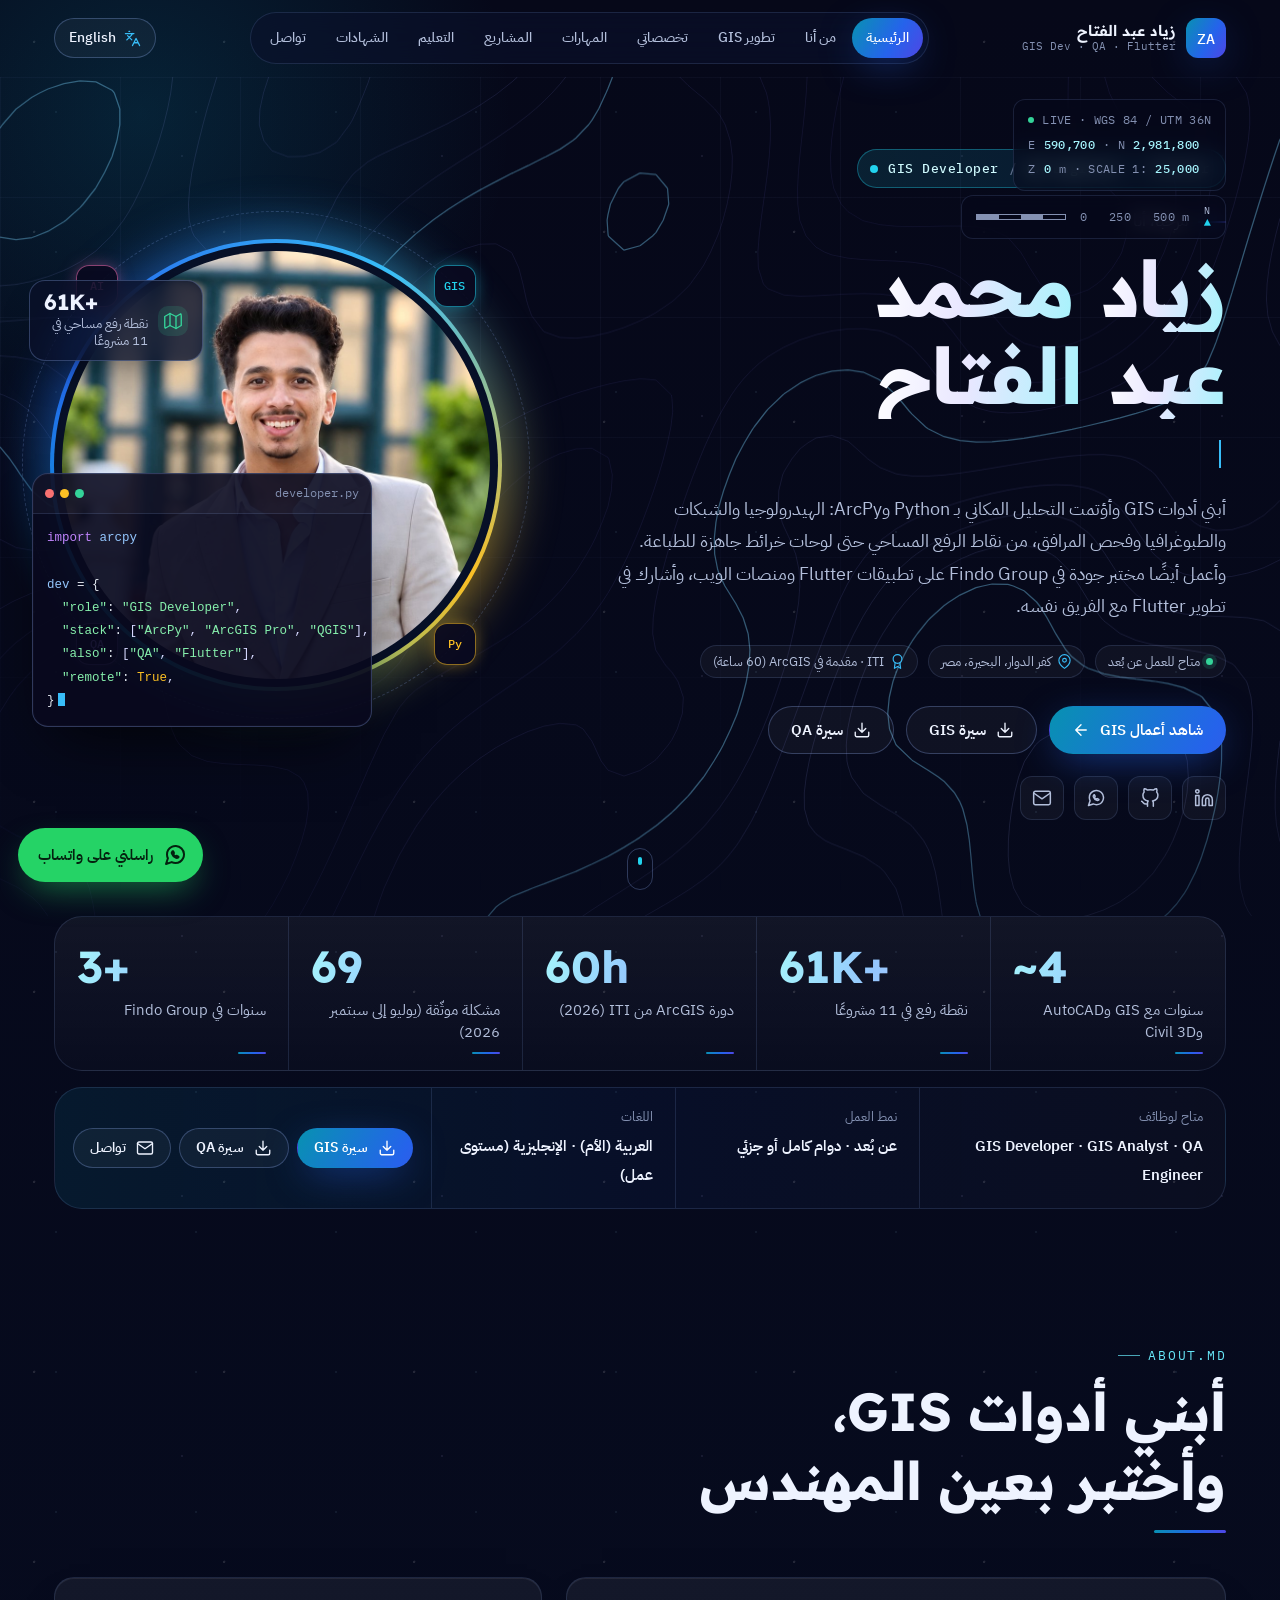
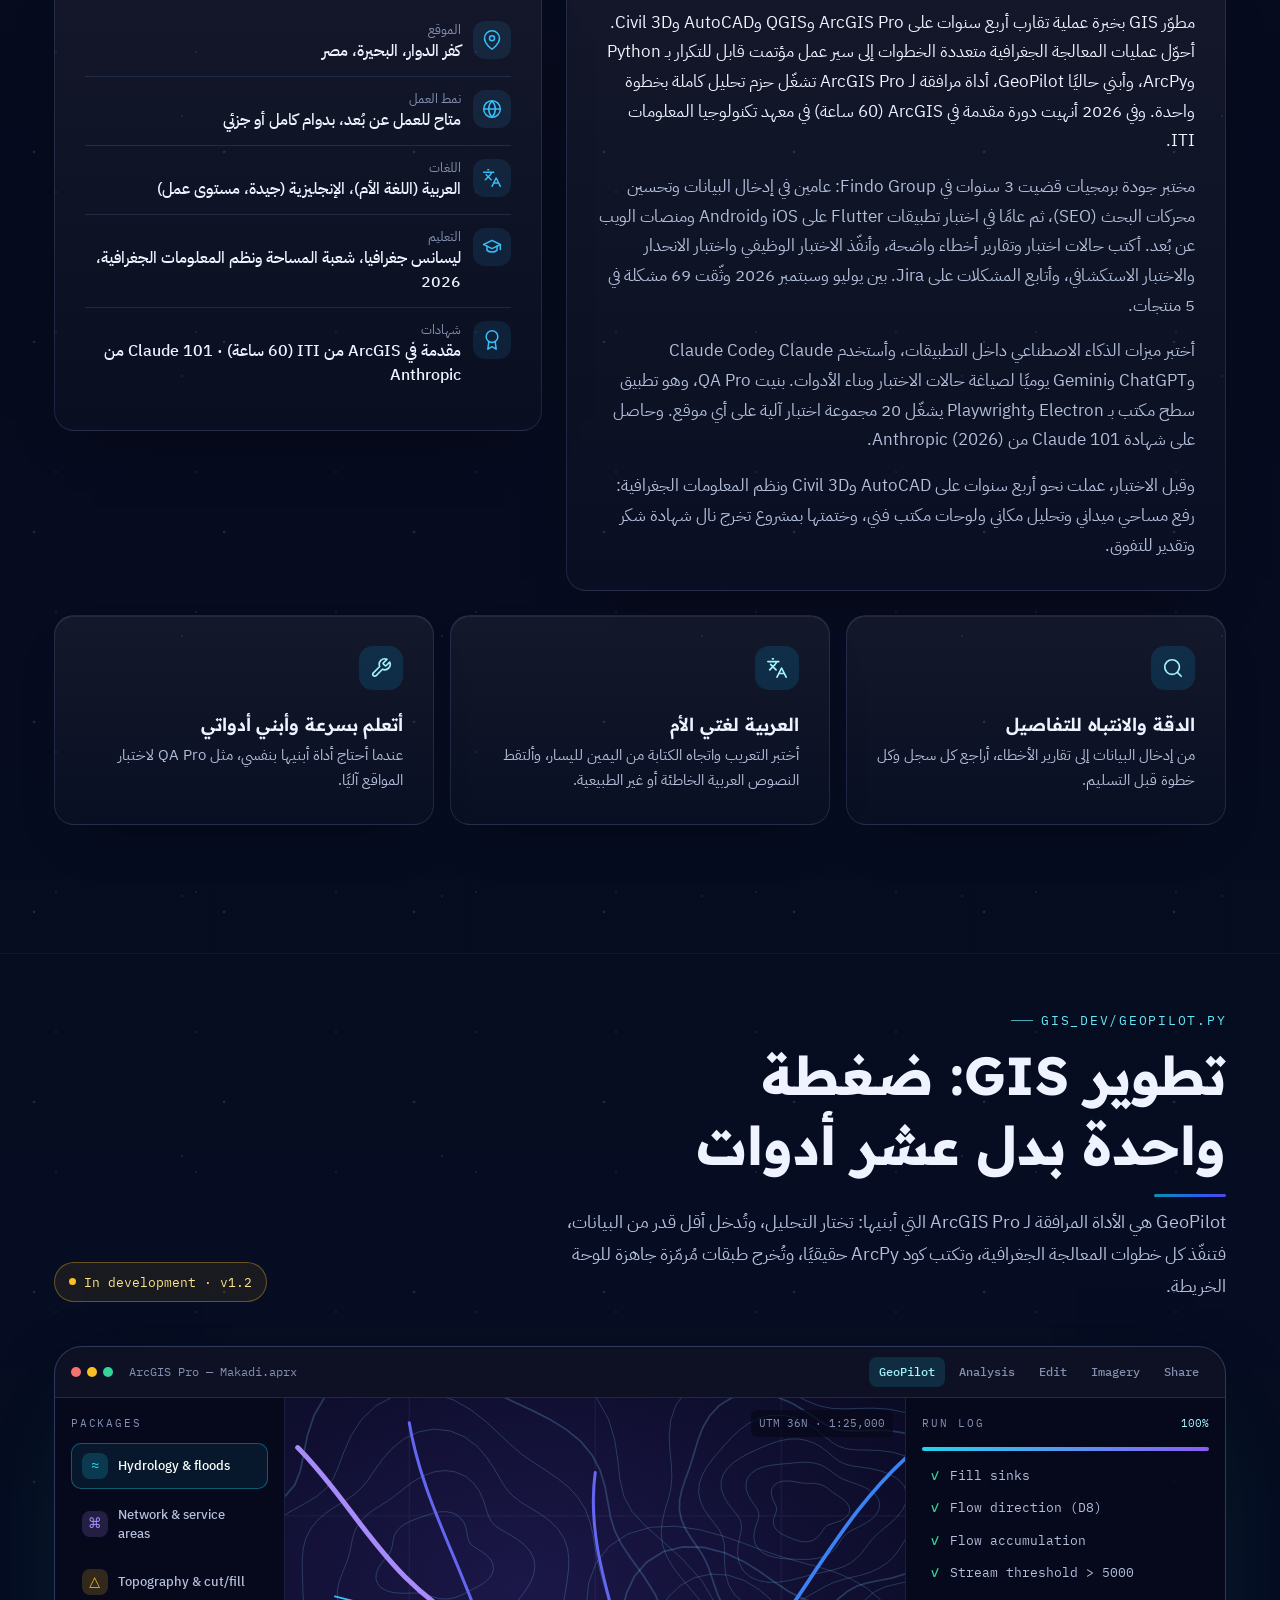
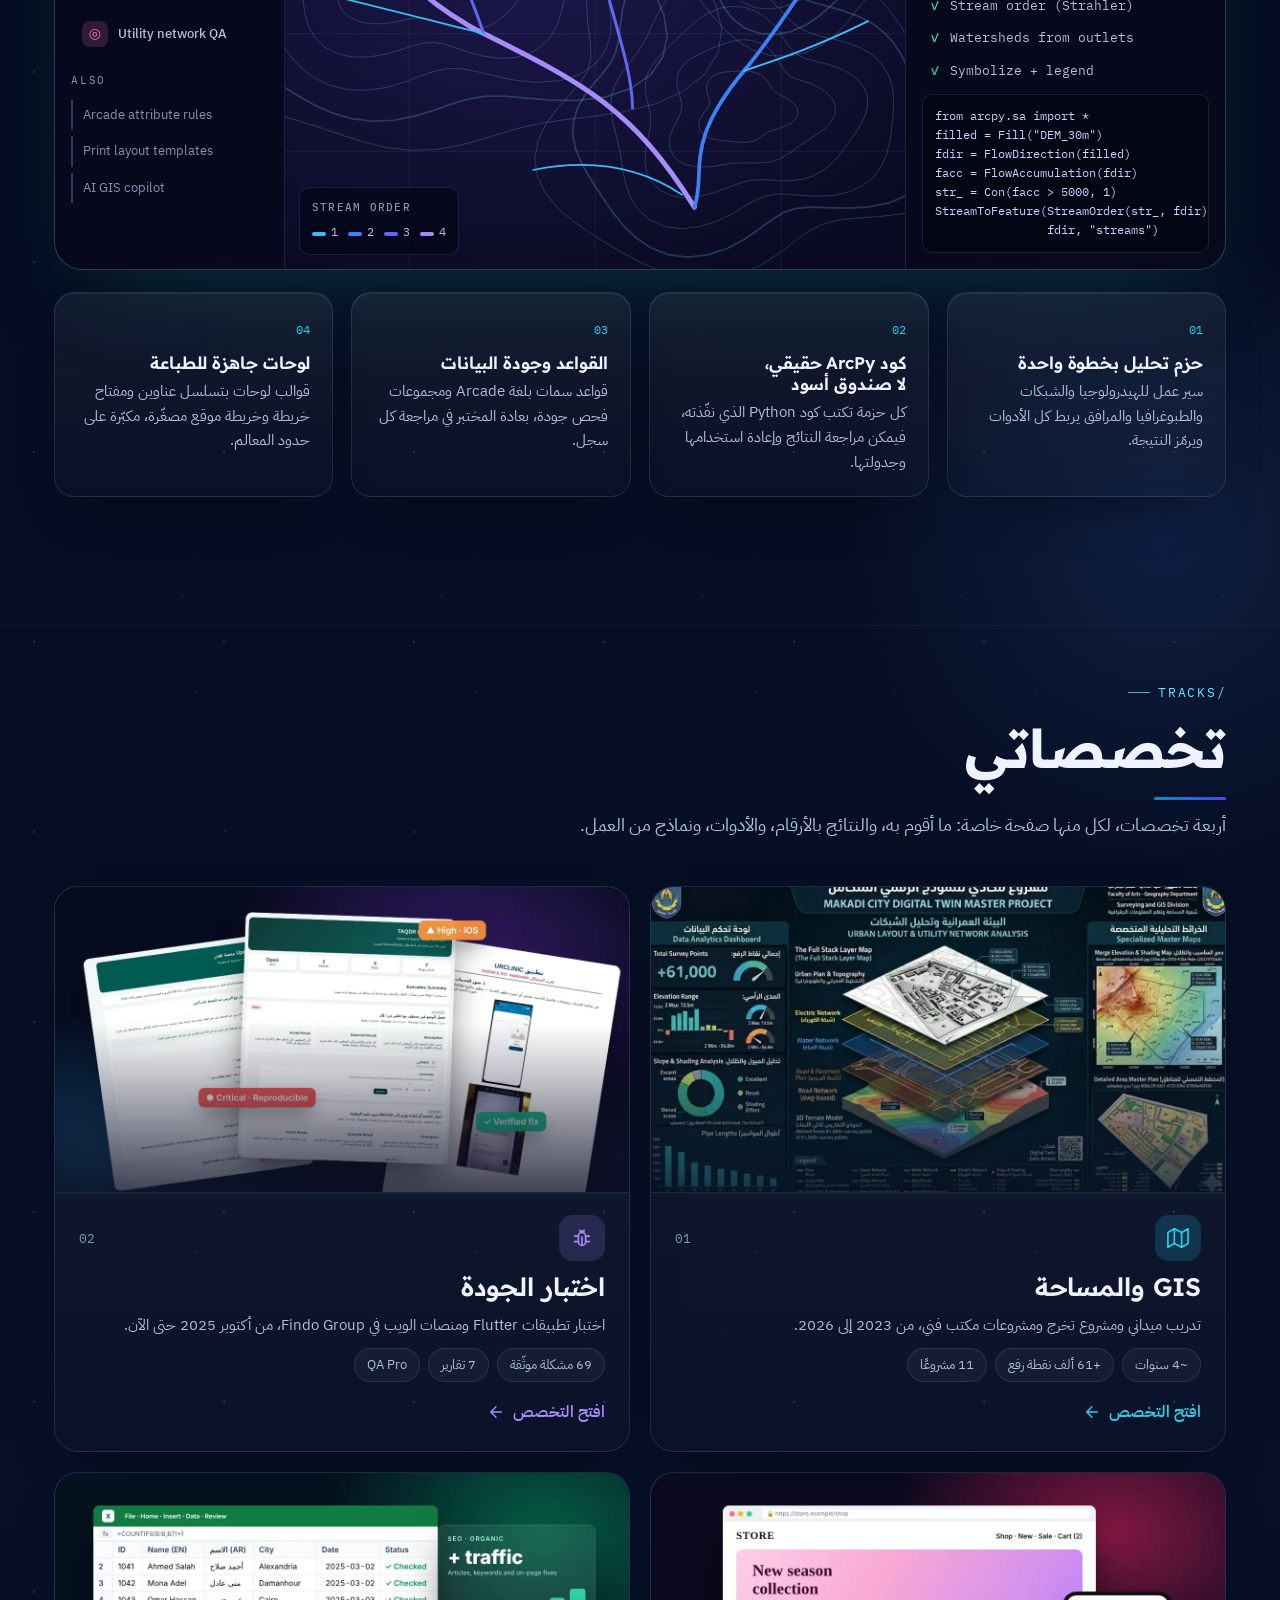
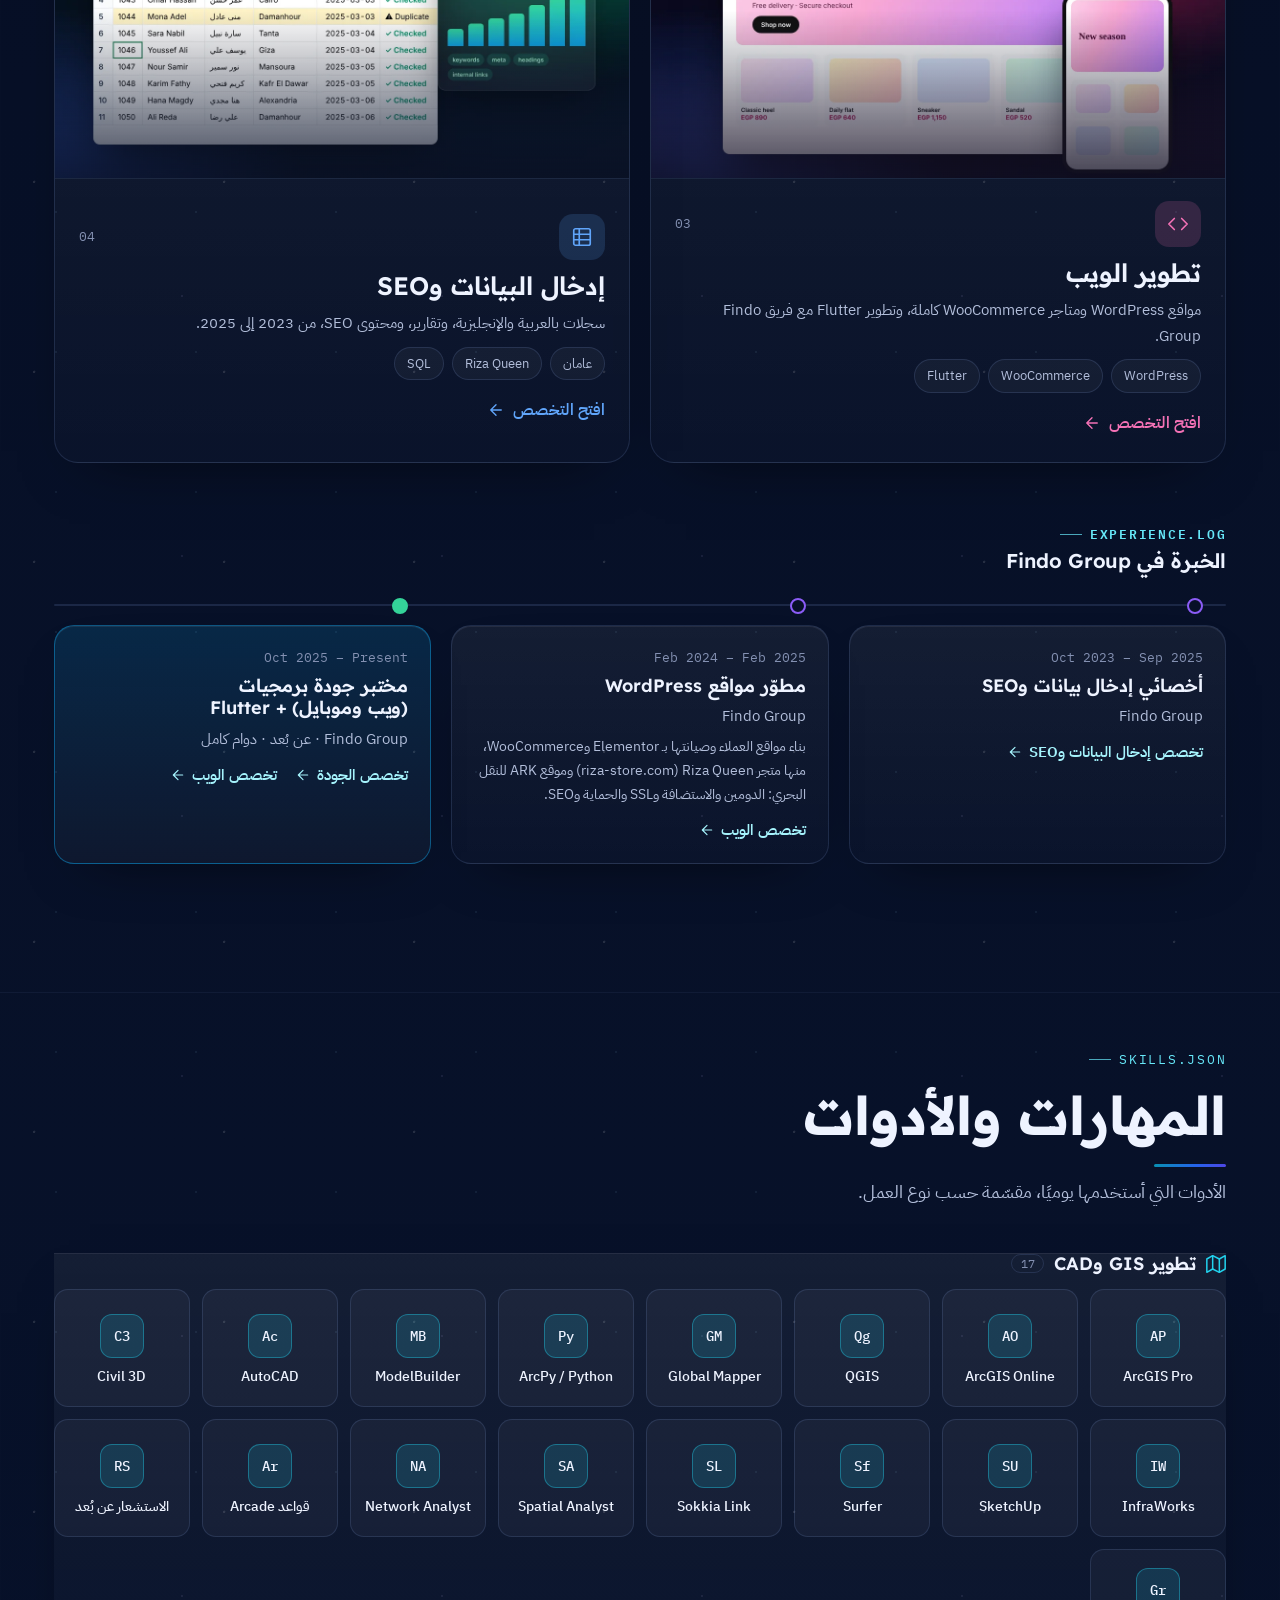
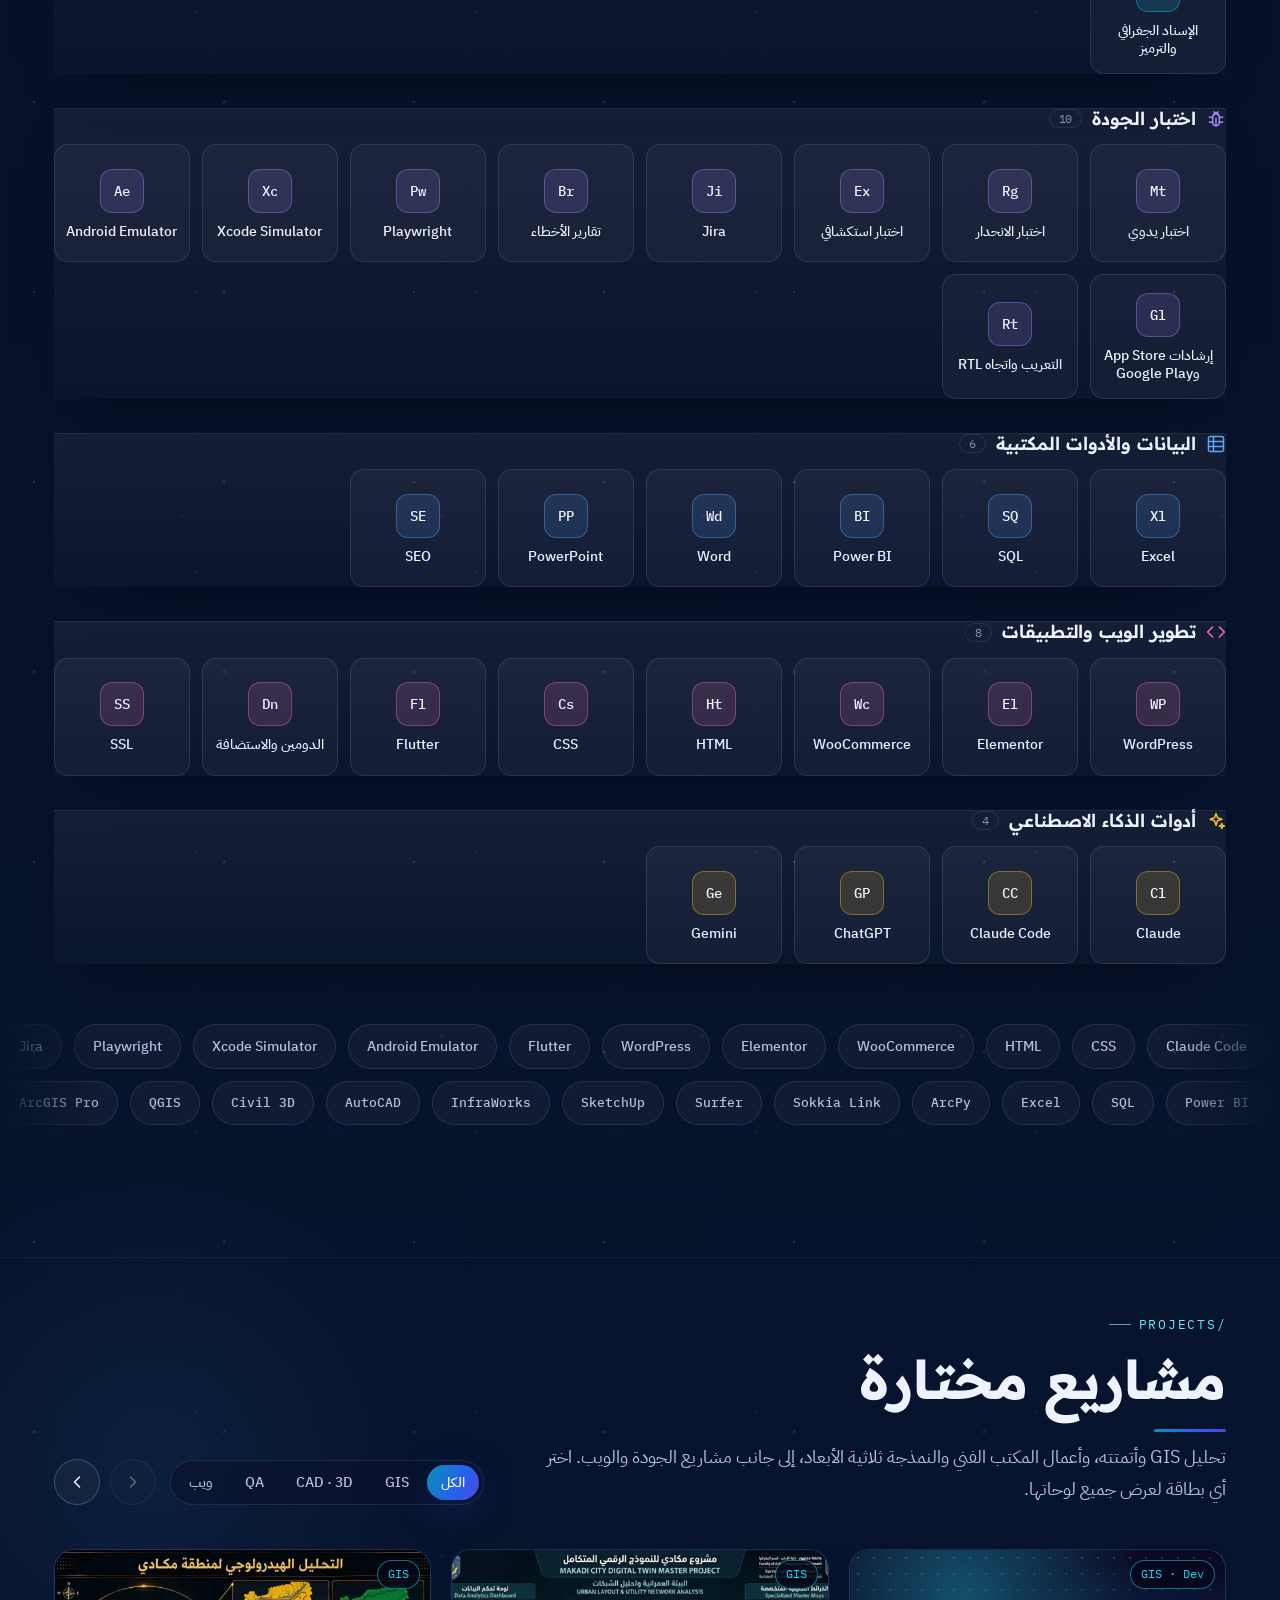
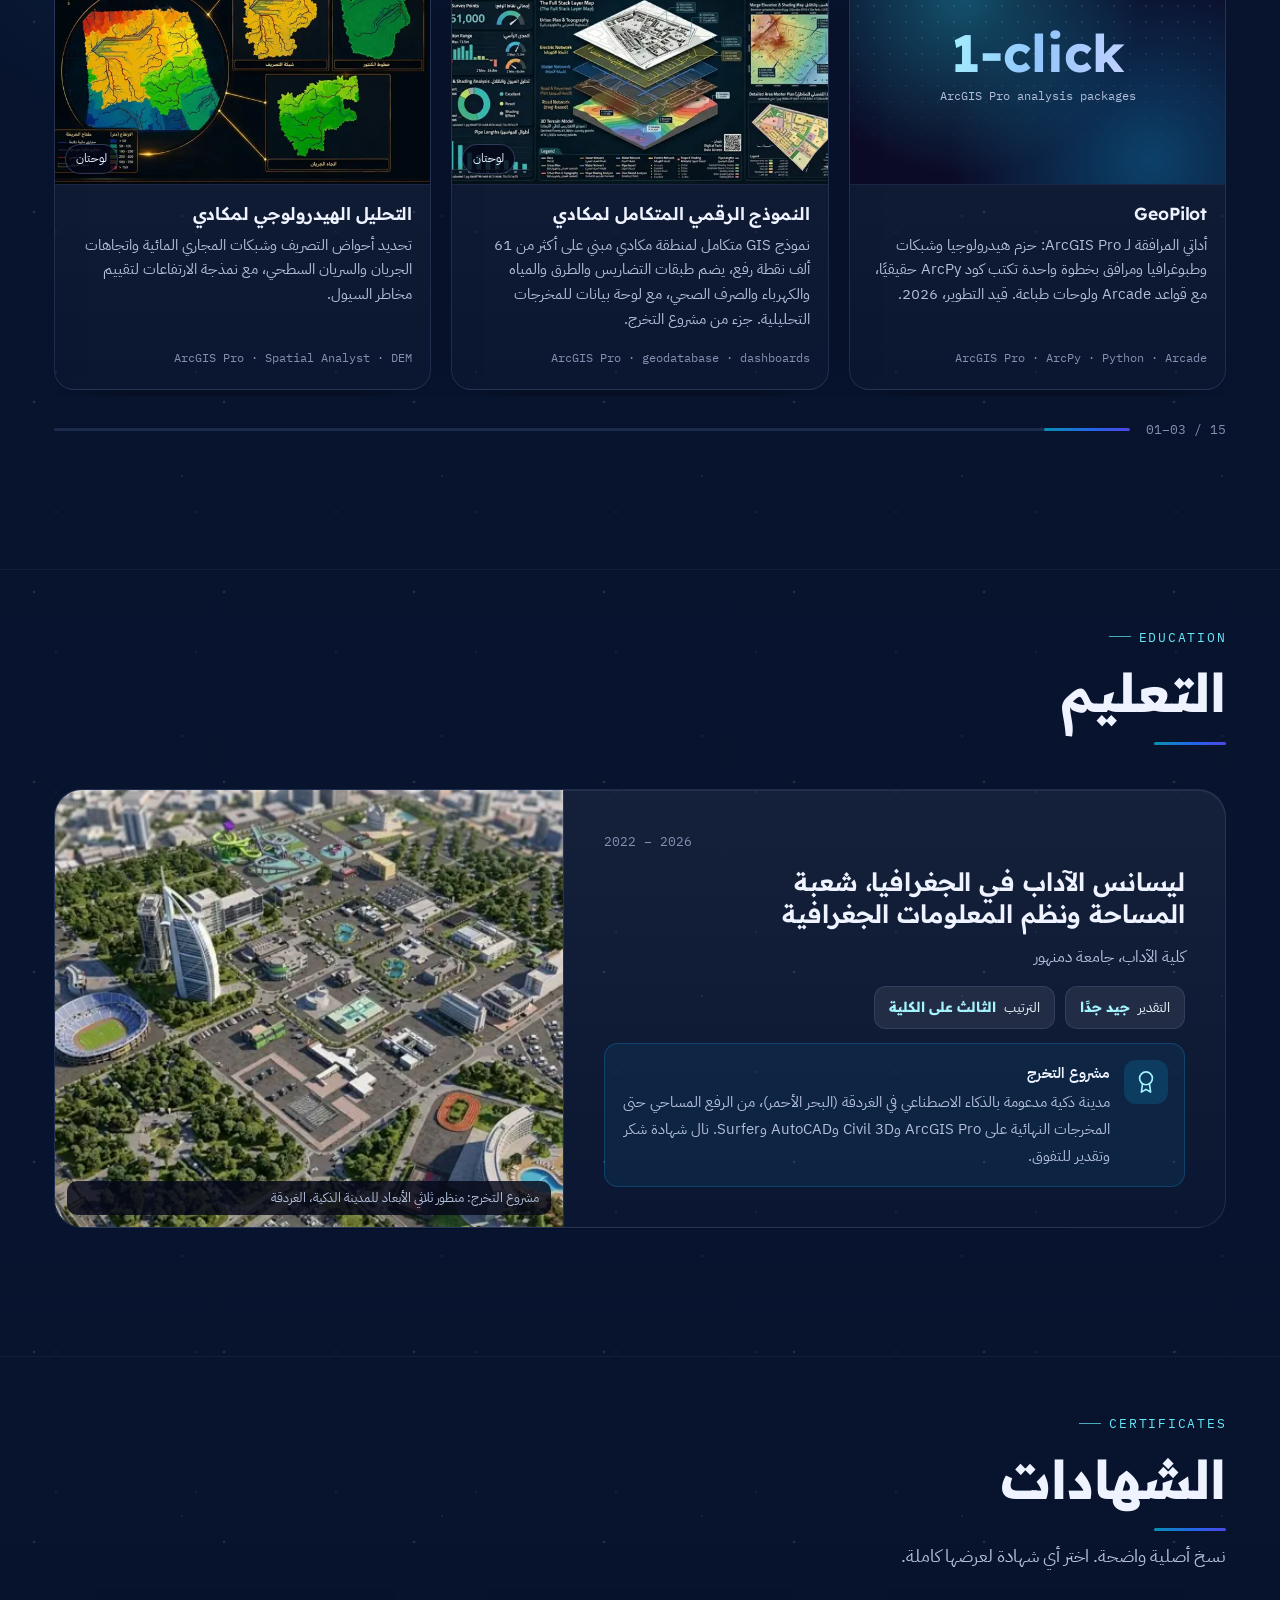
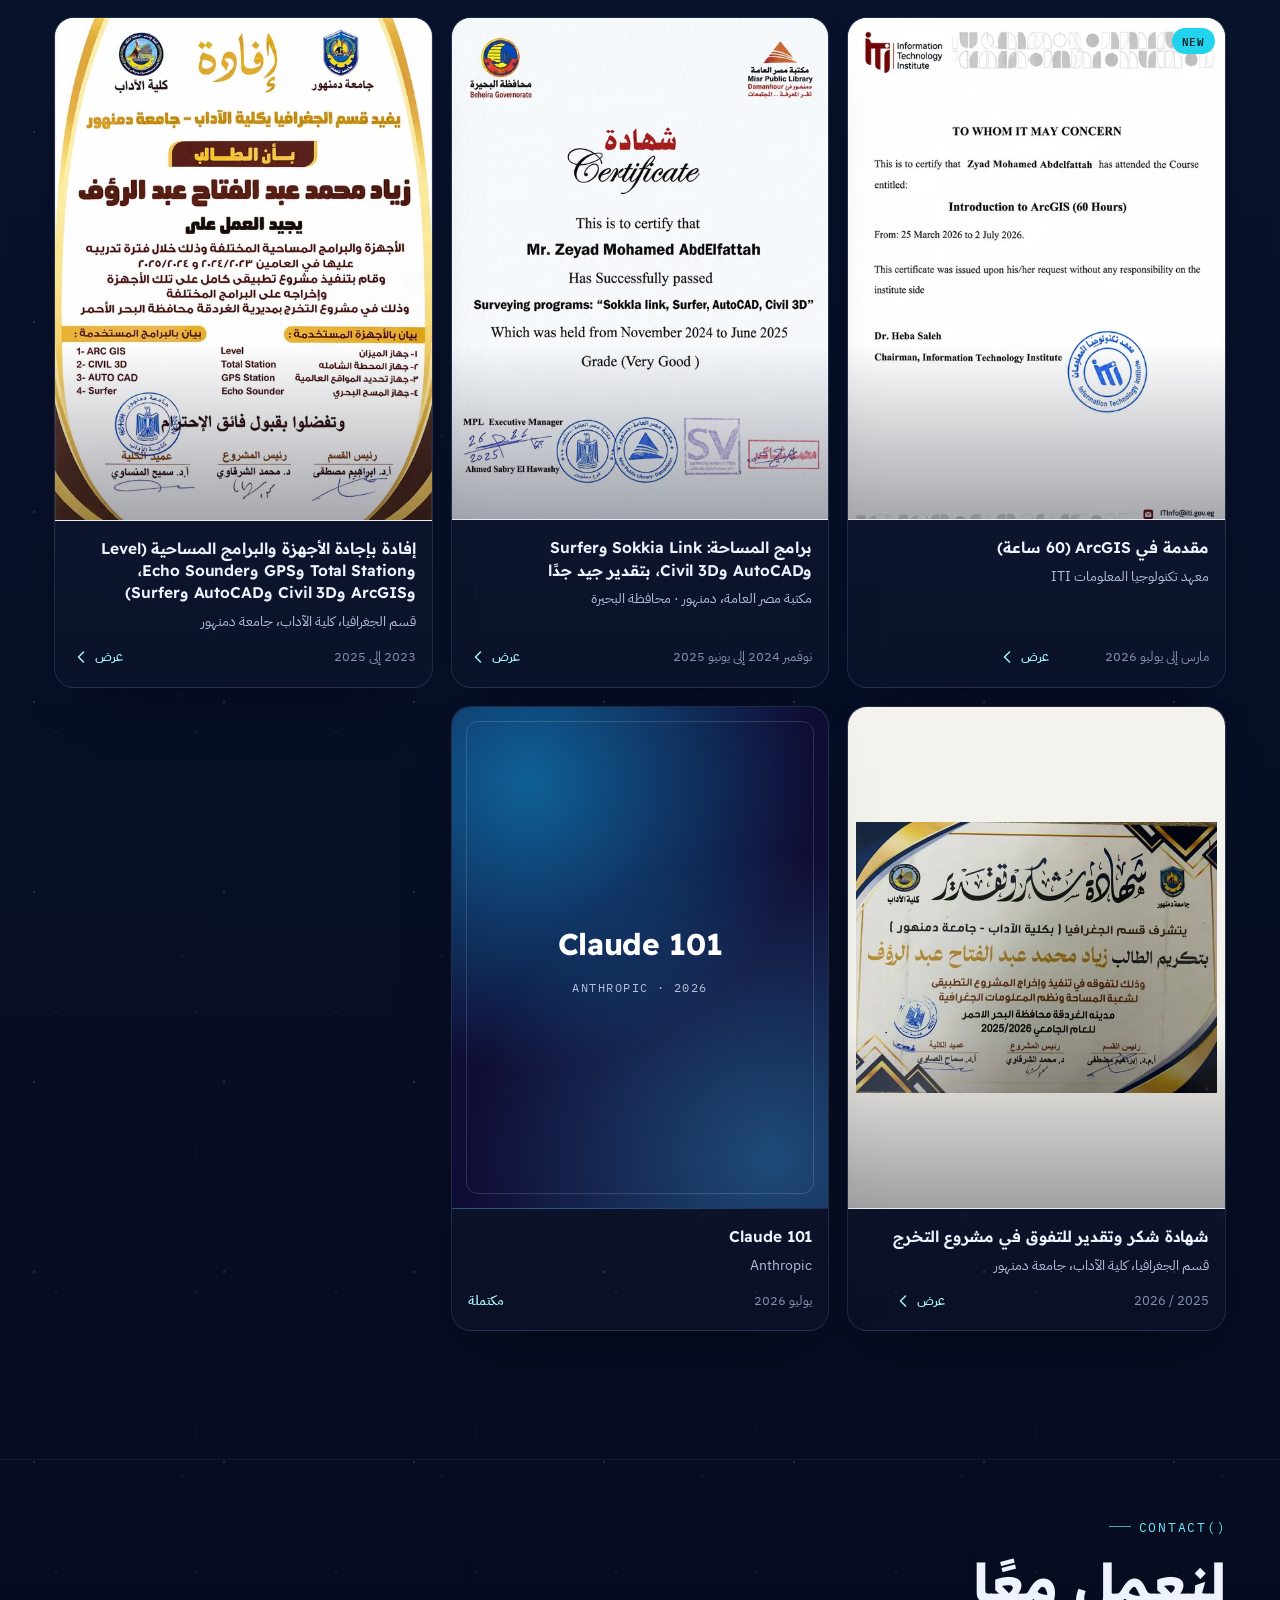
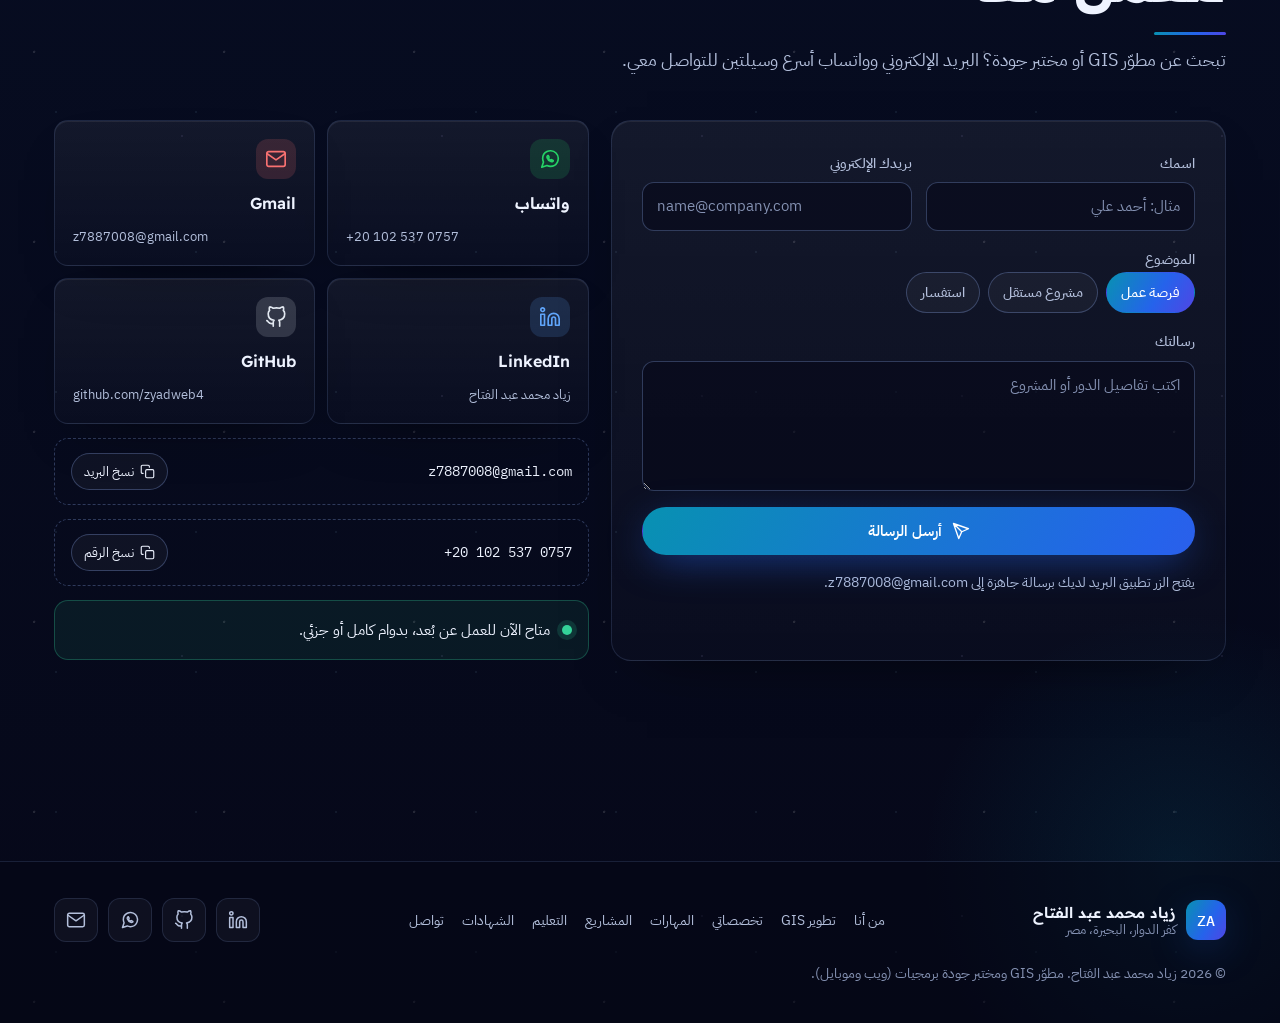
==== commit 4e76103d: "Track cards: image covers for GIS, QA, Web and Data - GIS uses the Makadi digital twin sheet, QA use" ====
--- a/index.html
+++ b/index.html
@@ -245,7 +245,7 @@
   <div class="wrap">
     <div class="sec-head"><div><p class="eyebrow">tracks/</p><h2 class="h2" data-reveal="heading" id="tracks-h" data-en="My tracks">تخصصاتي</h2><p class="lede" data-en="Four specialties, each with its own page: what I do, results in numbers, tools and work samples.">أربعة تخصصات، لكل منها صفحة خاصة: ما أقوم به، والنتائج بالأرقام، والأدوات، ونماذج من العمل.</p></div></div>
     <div class="tracks-grid" data-reveal-group="up"><a class="tcard k-gis" href="tracks/gis-surveying.html">
-      <span class="tc-art"><svg class="ta ta-gis" viewBox="0 0 400 260" aria-hidden="true" preserveAspectRatio="xMidYMid slice"><g class="contours"><path class="ct" d="M280.7,118.0 L283.2,130.5 L282.5,143.1 L278.7,155.2 L272.2,166.1 L263.8,175.8 L254.4,184.1 L244.6,191.3 L235.0,197.7 L225.7,203.7 L216.8,209.5 L208.1,215.2 L199.2,220.5 L190.0,225.3 L180.4,229.1 L170.5,231.7 L160.3,233.1 L150.1,233.3 L140.0,232.6 L130.1,231.6 L120.2,230.5 L110.0,229.8 L99.4,229.5 L88.1,229.4 L75.9,229.0 L63.3,227.6 L50.6,224.6 L38.6,219.4 L28.1,211.9 L20.0,202.0 L14.7,190.3 L12.6,177.4 L13.4,164.1 L16.5,151.1 L21.1,139.0 L26.1,128.0 L30.7,118.0 L34.2,108.7 L36.3,99.7 L37.2,90.4 L37.3,80.6 L37.3,70.1 L37.9,59.1 L39.9,47.9 L43.5,37.0 L49.0,27.0 L56.1,18.0 L64.7,10.4 L74.2,4.0 L84.4,-1.3 L94.9,-5.8 L105.8,-9.7 L116.9,-13.1 L128.3,-15.8 L140.0,-17.4 L151.9,-17.5 L163.6,-15.7 L174.7,-11.7 L184.9,-5.4 L193.7,2.8 L200.9,12.4 L206.7,22.8 L211.3,33.1 L215.4,42.6 L219.6,51.2 L224.8,58.6 L231.2,65.3 L239.2,71.7 L248.3,78.6 L258.0,86.4 L267.3,95.6 L275.2,106.2Z" pathLength="1" style="--i:0"/><path class="ct index" d="M252.6,118.0 L254.6,128.0 L254.0,138.1 L250.9,147.7 L245.8,156.5 L239.1,164.2 L231.5,170.8 L223.7,176.6 L216.0,181.8 L208.6,186.6 L201.4,191.2 L194.4,195.8 L187.4,200.0 L180.0,203.8 L172.4,206.9 L164.4,209.0 L156.2,210.1 L148.1,210.2 L140.0,209.7 L132.1,208.9 L124.1,208.0 L116.0,207.5 L107.5,207.2 L98.4,207.1 L88.8,206.8 L78.6,205.7 L68.5,203.3 L58.9,199.1 L50.5,193.1 L44.0,185.2 L39.8,175.9 L38.1,165.5 L38.7,154.9 L41.2,144.5 L44.9,134.8 L48.9,126.0 L52.6,118.0 L55.3,110.6 L57.0,103.4 L57.7,96.0 L57.8,88.1 L57.8,79.7 L58.3,70.8 L59.9,61.9 L62.8,53.2 L67.2,45.2 L72.9,38.0 L79.7,31.9 L87.4,26.8 L95.5,22.6 L103.9,19.0 L112.6,15.8 L121.5,13.1 L130.6,11.0 L140.0,9.7 L149.5,9.6 L158.9,11.1 L167.8,14.3 L175.9,19.3 L183.0,25.9 L188.8,33.6 L193.3,41.8 L197.0,50.0 L200.3,57.7 L203.7,64.6 L207.8,70.5 L213.0,75.9 L219.4,81.0 L226.7,86.5 L234.4,92.7 L241.8,100.0 L248.1,108.5Z" pathLength="1" style="--i:1"/><path class="ct" d="M224.4,118.0 L225.9,125.5 L225.5,133.1 L223.2,140.3 L219.3,146.9 L214.3,152.7 L208.7,157.6 L202.8,162.0 L197.0,165.8 L191.4,169.4 L186.1,172.9 L180.8,176.3 L175.5,179.5 L170.0,182.4 L164.3,184.7 L158.3,186.2 L152.2,187.1 L146.1,187.2 L140.0,186.8 L134.0,186.1 L128.1,185.5 L122.0,185.1 L115.6,184.9 L108.8,184.8 L101.6,184.6 L94.0,183.7 L86.3,181.9 L79.1,178.9 L72.9,174.3 L68.0,168.4 L64.8,161.4 L63.6,153.6 L64.0,145.6 L65.9,137.9 L68.7,130.6 L71.7,124.0 L74.4,118.0 L76.5,112.4 L77.8,107.0 L78.3,101.5 L78.4,95.6 L78.4,89.3 L78.8,82.6 L79.9,75.9 L82.1,69.4 L85.4,63.4 L89.7,58.0 L94.8,53.4 L100.5,49.6 L106.6,46.4 L113.0,43.7 L119.5,41.4 L126.1,39.3 L133.0,37.7 L140.0,36.8 L147.1,36.7 L154.1,37.8 L160.8,40.2 L166.9,44.0 L172.2,48.9 L176.6,54.7 L180.0,60.9 L182.8,67.0 L185.2,72.8 L187.8,77.9 L190.9,82.4 L194.7,86.4 L199.5,90.2 L205.0,94.3 L210.8,99.0 L216.4,104.5 L221.1,110.9Z" pathLength="1" style="--i:2"/><path class="ct index" d="M196.3,118.0 L197.3,123.0 L197.0,128.1 L195.5,132.9 L192.9,137.2 L189.5,141.1 L185.8,144.4 L181.9,147.3 L178.0,149.9 L174.3,152.3 L170.7,154.6 L167.2,156.9 L163.7,159.0 L160.0,160.9 L156.2,162.4 L152.2,163.5 L148.1,164.0 L144.0,164.1 L140.0,163.9 L136.0,163.4 L132.1,163.0 L128.0,162.7 L123.8,162.6 L119.2,162.6 L114.4,162.4 L109.3,161.8 L104.2,160.6 L99.4,158.6 L95.2,155.6 L92.0,151.6 L89.9,146.9 L89.0,141.8 L89.4,136.4 L90.6,131.2 L92.4,126.4 L94.4,122.0 L96.3,118.0 L97.7,114.3 L98.5,110.7 L98.9,107.0 L98.9,103.0 L98.9,98.8 L99.2,94.4 L99.9,90.0 L101.4,85.6 L103.6,81.6 L106.4,78.0 L109.9,75.0 L113.7,72.4 L117.8,70.3 L122.0,68.5 L126.3,66.9 L130.8,65.6 L135.3,64.5 L140.0,63.9 L144.7,63.8 L149.4,64.5 L153.9,66.1 L158.0,68.6 L161.5,71.9 L164.4,75.8 L166.7,79.9 L168.5,84.0 L170.1,87.9 L171.8,91.3 L173.9,94.3 L176.5,96.9 L179.7,99.5 L183.3,102.2 L187.2,105.4 L190.9,109.0 L194.1,113.3Z" pathLength="1" style="--i:3"/><path class="ct" d="M168.1,118.0 L168.6,120.5 L168.5,123.0 L167.7,125.4 L166.4,127.6 L164.8,129.6 L162.9,131.2 L160.9,132.7 L159.0,133.9 L157.1,135.1 L155.4,136.3 L153.6,137.4 L151.8,138.5 L150.0,139.5 L148.1,140.2 L146.1,140.7 L144.1,141.0 L142.0,141.1 L140.0,140.9 L138.0,140.7 L136.0,140.5 L134.0,140.4 L131.9,140.3 L129.6,140.3 L127.2,140.2 L124.7,139.9 L122.1,139.3 L119.7,138.3 L117.6,136.8 L116.0,134.8 L114.9,132.5 L114.5,129.9 L114.7,127.2 L115.3,124.6 L116.2,122.2 L117.2,120.0 L118.1,118.0 L118.8,116.1 L119.3,114.3 L119.4,112.5 L119.5,110.5 L119.5,108.4 L119.6,106.2 L120.0,104.0 L120.7,101.8 L121.8,99.8 L123.2,98.0 L124.9,96.5 L126.8,95.2 L128.9,94.1 L131.0,93.2 L133.2,92.5 L135.4,91.8 L137.7,91.2 L140.0,90.9 L142.4,90.9 L144.7,91.3 L146.9,92.1 L149.0,93.3 L150.7,95.0 L152.2,96.9 L153.3,99.0 L154.3,101.0 L155.1,102.9 L155.9,104.6 L157.0,106.1 L158.2,107.5 L159.8,108.7 L161.7,110.1 L163.6,111.7 L165.5,113.5 L167.0,115.6Z" pathLength="1" style="--i:4"/><path class="ct" d="M397.3,165.0 L397.8,173.1 L396.4,181.1 L393.0,188.6 L387.8,195.1 L381.3,200.6 L374.1,204.9 L366.8,208.3 L360.0,211.2 L354.1,214.1 L349.0,217.5 L344.7,221.7 L340.8,226.9 L336.7,232.9 L332.0,239.2 L326.5,245.3 L320.1,250.5 L312.8,254.3 L305.0,256.3 L297.0,256.3 L289.2,254.5 L281.9,251.4 L275.0,247.3 L268.8,242.7 L262.9,238.0 L257.2,233.3 L251.6,228.6 L246.2,223.8 L241.0,218.7 L236.3,213.1 L232.5,206.8 L229.9,200.0 L228.5,192.8 L228.4,185.5 L229.3,178.4 L230.7,171.5 L232.3,165.0 L233.4,158.7 L233.9,152.5 L233.6,145.9 L232.8,138.7 L231.8,130.8 L231.2,122.4 L231.7,113.6 L233.6,105.1 L237.4,97.4 L243.0,91.1 L250.1,86.6 L258.3,84.0 L266.9,83.4 L275.6,84.2 L283.8,86.0 L291.4,88.1 L298.4,89.9 L305.0,91.3 L311.4,91.9 L317.9,92.0 L324.6,92.0 L331.5,92.2 L338.5,93.2 L345.4,95.1 L351.8,98.1 L357.7,102.2 L362.8,107.2 L367.4,112.7 L371.5,118.4 L375.4,124.3 L379.4,130.3 L383.6,136.4 L387.8,142.8 L391.7,149.7 L395.1,157.1Z" pathLength="1" style="--i:5"/><path class="ct index" d="M366.5,165.0 L366.9,170.4 L365.9,175.7 L363.7,180.7 L360.2,185.1 L355.9,188.7 L351.1,191.6 L346.2,193.9 L341.7,195.8 L337.7,197.7 L334.4,200.0 L331.5,202.8 L328.8,206.3 L326.1,210.3 L323.0,214.5 L319.4,218.6 L315.1,222.0 L310.2,224.5 L305.0,225.8 L299.7,225.9 L294.5,224.7 L289.6,222.6 L285.0,219.9 L280.8,216.8 L276.9,213.7 L273.1,210.5 L269.4,207.4 L265.8,204.2 L262.3,200.8 L259.2,197.1 L256.7,192.9 L254.9,188.4 L254.0,183.6 L253.9,178.7 L254.5,173.9 L255.5,169.3 L256.5,165.0 L257.3,160.8 L257.6,156.6 L257.4,152.2 L256.8,147.5 L256.2,142.2 L255.8,136.6 L256.1,130.8 L257.4,125.1 L259.9,119.9 L263.7,115.7 L268.4,112.7 L273.8,111.0 L279.6,110.6 L285.4,111.1 L290.9,112.3 L296.0,113.7 L300.6,115.0 L305.0,115.8 L309.3,116.3 L313.6,116.4 L318.0,116.3 L322.7,116.5 L327.3,117.1 L331.9,118.4 L336.2,120.4 L340.1,123.1 L343.6,126.4 L346.6,130.1 L349.3,134.0 L352.0,137.9 L354.6,141.9 L357.4,145.9 L360.2,150.2 L362.8,154.8 L365.1,159.7Z" pathLength="1" style="--i:6"/><path class="ct" d="M335.8,165.0 L335.9,167.7 L335.5,170.4 L334.3,172.9 L332.6,175.0 L330.4,176.9 L328.0,178.3 L325.6,179.4 L323.3,180.4 L321.4,181.4 L319.7,182.5 L318.2,183.9 L316.9,185.6 L315.6,187.6 L314.0,189.7 L312.2,191.8 L310.0,193.5 L307.6,194.8 L305.0,195.4 L302.3,195.4 L299.7,194.8 L297.3,193.8 L295.0,192.4 L292.9,190.9 L291.0,189.3 L289.1,187.8 L287.2,186.2 L285.4,184.6 L283.7,182.9 L282.1,181.0 L280.8,178.9 L280.0,176.7 L279.5,174.3 L279.5,171.8 L279.8,169.5 L280.2,167.2 L280.8,165.0 L281.1,162.9 L281.3,160.8 L281.2,158.6 L280.9,156.2 L280.6,153.6 L280.4,150.8 L280.6,147.9 L281.2,145.0 L282.5,142.5 L284.3,140.4 L286.7,138.9 L289.4,138.0 L292.3,137.8 L295.2,138.1 L297.9,138.7 L300.5,139.4 L302.8,140.0 L305.0,140.4 L307.1,140.6 L309.3,140.7 L311.5,140.7 L313.8,140.7 L316.2,141.1 L318.5,141.7 L320.6,142.7 L322.6,144.1 L324.3,145.7 L325.8,147.6 L327.2,149.5 L328.5,151.4 L329.8,153.4 L331.2,155.5 L332.6,157.6 L333.9,159.9 L335.0,162.4Z" pathLength="1" style="--i:7"/></g></svg></span>
+      <span class="tc-art tc-photo"><img src="assets/img/cover-gis.webp" alt="لوحة النموذج الرقمي لمكادي من مشروع التخرج" data-en-alt="Makadi digital twin sheet from the graduation project" loading="lazy" decoding="async" width="1200" height="640"></span>
       <span class="tc-body">
         <span class="tc-top"><span class="exp-ico"><svg class="ic " aria-hidden="true"><use href="#i-map"></use></svg></span><span class="tc-num">01</span></span>
         <h3 data-en="GIS &amp; Surveying">GIS والمساحة</h3>
@@ -254,7 +254,7 @@
         <span class="tc-go"><span data-en="Open track">افتح التخصص</span><svg class="ic flip" aria-hidden="true"><use href="#i-arrow"></use></svg></span>
       </span>
     </a><a class="tcard k-qa" href="tracks/qa-testing.html">
-      <span class="tc-art"><span class="ta ta-qa" dir="ltr" aria-hidden="true"><i class="p"></i><i class="p"></i><i class="f"></i><i class="p"></i><i class="f"></i><span class="ta-bar"><b></b></span></span></span>
+      <span class="tc-art tc-photo"><img src="assets/img/cover-qa.webp" alt="نماذج حقيقية من تقارير اختبار الجودة" data-en-alt="Real QA report pages" loading="lazy" decoding="async" width="1200" height="640"></span>
       <span class="tc-body">
         <span class="tc-top"><span class="exp-ico"><svg class="ic " aria-hidden="true"><use href="#i-bug"></use></svg></span><span class="tc-num">02</span></span>
         <h3 data-en="QA Testing">اختبار الجودة</h3>
@@ -263,7 +263,7 @@
         <span class="tc-go"><span data-en="Open track">افتح التخصص</span><svg class="ic flip" aria-hidden="true"><use href="#i-arrow"></use></svg></span>
       </span>
     </a><a class="tcard k-web" href="tracks/web-development.html">
-      <span class="tc-art"><span class="ta ta-web" aria-hidden="true"><span class="mock-browser mb-store" dir="ltr" aria-hidden="true"><span class="mb-bar"><i></i><i></i><i></i><span></span></span><span class="mb-body"><span class="mb-hero"><i></i><i></i><b></b></span><span class="mb-grid"><i></i><i></i><i></i></span></span></span></span></span>
+      <span class="tc-art tc-photo"><img src="assets/img/cover-web.webp" alt="واجهة متجر WooCommerce على الكمبيوتر والموبايل" data-en-alt="WooCommerce storefront on desktop and mobile" loading="lazy" decoding="async" width="1200" height="640"></span>
       <span class="tc-body">
         <span class="tc-top"><span class="exp-ico"><svg class="ic " aria-hidden="true"><use href="#i-code"></use></svg></span><span class="tc-num">03</span></span>
         <h3 data-en="Web Development">تطوير الويب</h3>
@@ -272,7 +272,7 @@
         <span class="tc-go"><span data-en="Open track">افتح التخصص</span><svg class="ic flip" aria-hidden="true"><use href="#i-arrow"></use></svg></span>
       </span>
     </a><a class="tcard k-data" href="tracks/data-entry-seo.html">
-      <span class="tc-art"><span class="ta ta-data" dir="ltr" aria-hidden="true"><span class="tr"><i></i><i></i><i></i><i></i></span><span class="tr"><i></i><i></i><i></i><i></i></span><span class="tr"><i></i><i></i><i></i><i></i></span><span class="tr"><i></i><i></i><i></i><i></i></span><span class="tr"><i></i><i></i><i></i><i></i></span></span></span>
+      <span class="tc-art tc-photo"><img src="assets/img/cover-data.webp" alt="جدول بيانات بالعربية والإنجليزية مع فحص التكرار" data-en-alt="Bilingual records sheet with duplicate check" loading="lazy" decoding="async" width="1200" height="640"></span>
       <span class="tc-body">
         <span class="tc-top"><span class="exp-ico"><svg class="ic " aria-hidden="true"><use href="#i-table"></use></svg></span><span class="tc-num">04</span></span>
         <h3 data-en="Data Entry &amp; SEO">إدخال البيانات وSEO</h3>
--- a/css/site.css
+++ b/css/site.css
@@ -1051,3 +1051,11 @@
 /* cursor glow in brand cyan */
 .cursor-glow{background:radial-gradient(closest-side,rgba(14,165,233,.13),rgba(37,99,235,.05) 55%,transparent)}
 .tl-item.now{background:linear-gradient(180deg,rgba(14,165,233,.16),rgba(255,255,255,.03)) !important;border-color:rgba(14,165,233,.45)}
+
+/* track covers: real images */
+.tc-photo{aspect-ratio:15/8;height:auto!important;background:#081022}
+.tc-photo img{position:absolute;inset:0;width:100%;height:100%;object-fit:cover;transition:transform 1s cubic-bezier(.2,.8,.2,1),filter .6s}
+.tc-photo::after{content:"";position:absolute;inset:0;background:linear-gradient(180deg,transparent 45%,rgba(6,10,28,.75)),linear-gradient(0deg,color-mix(in srgb,var(--k) 14%,transparent),transparent 40%);pointer-events:none}
+.tcard:hover .tc-photo img{transform:scale(1.06)}
+.k-gis .tc-photo img{object-position:50% 40%}
+.tcard{grid-template-rows:auto auto}
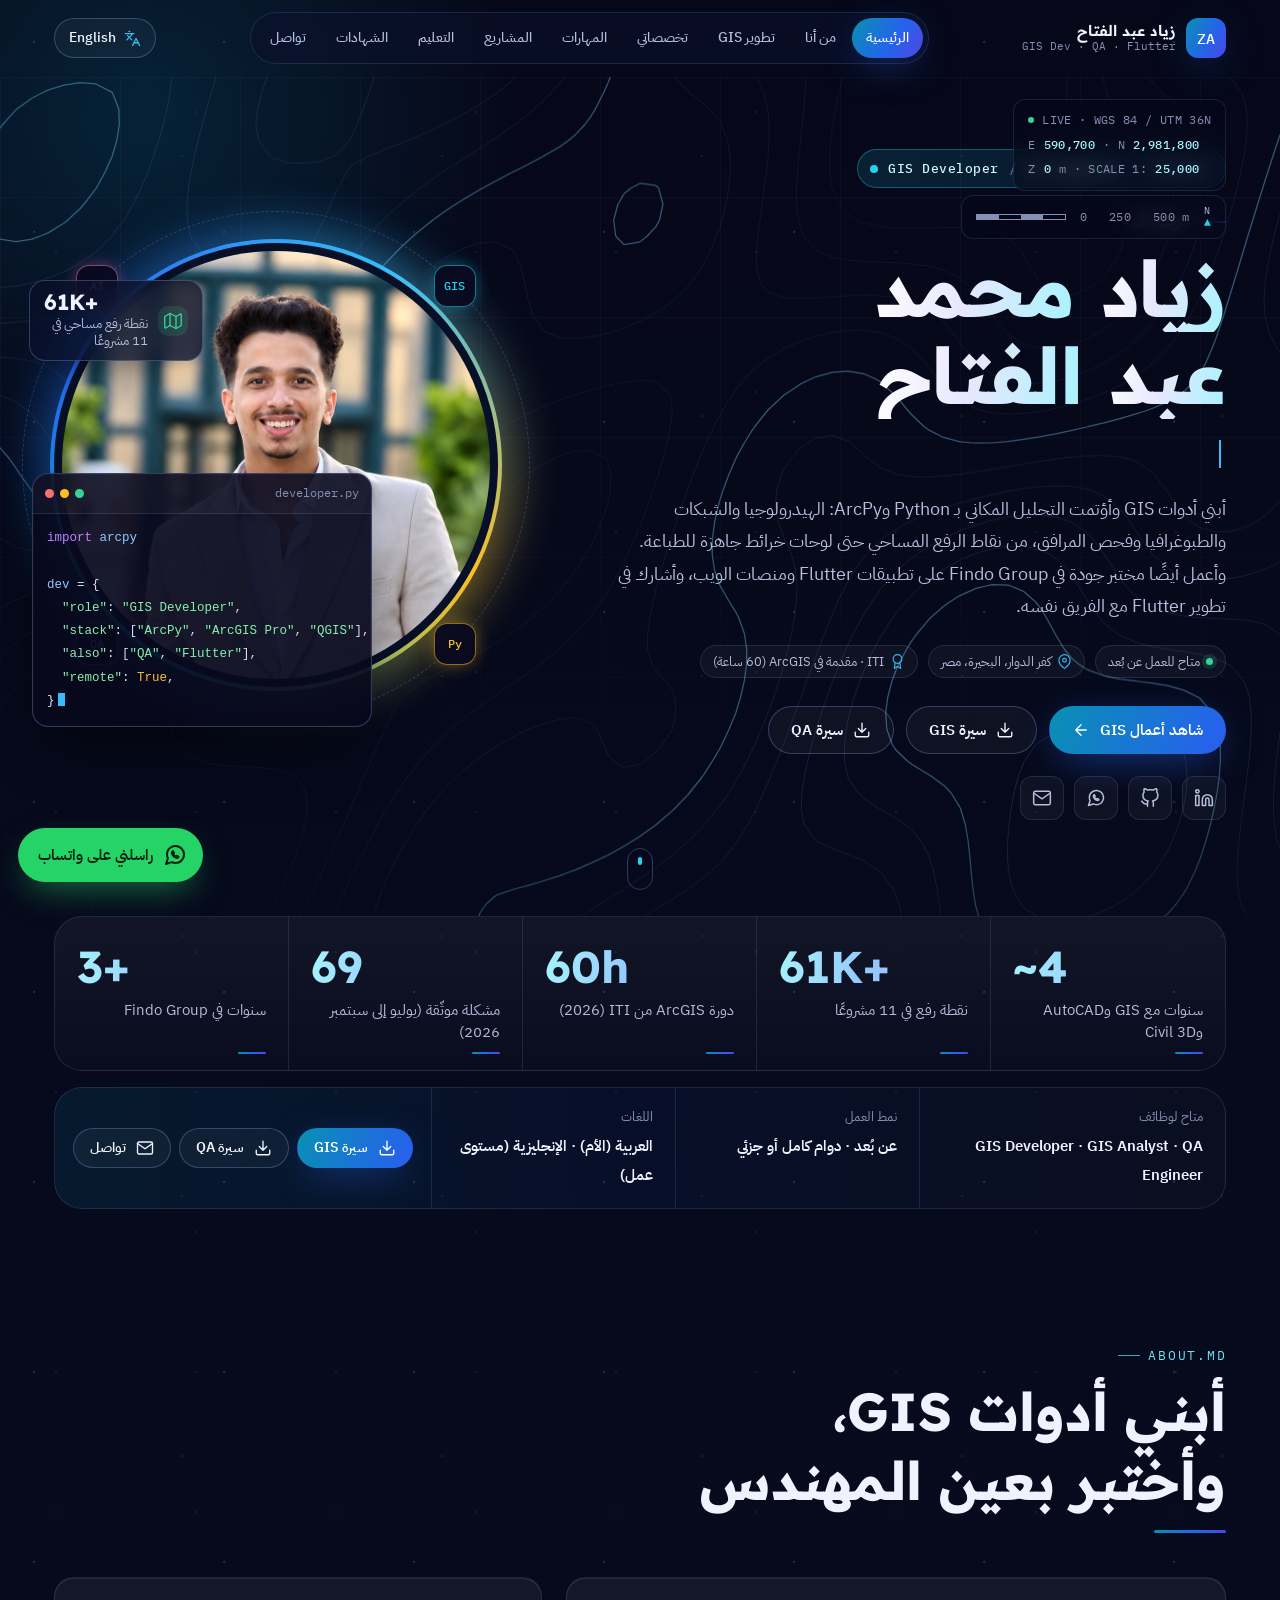
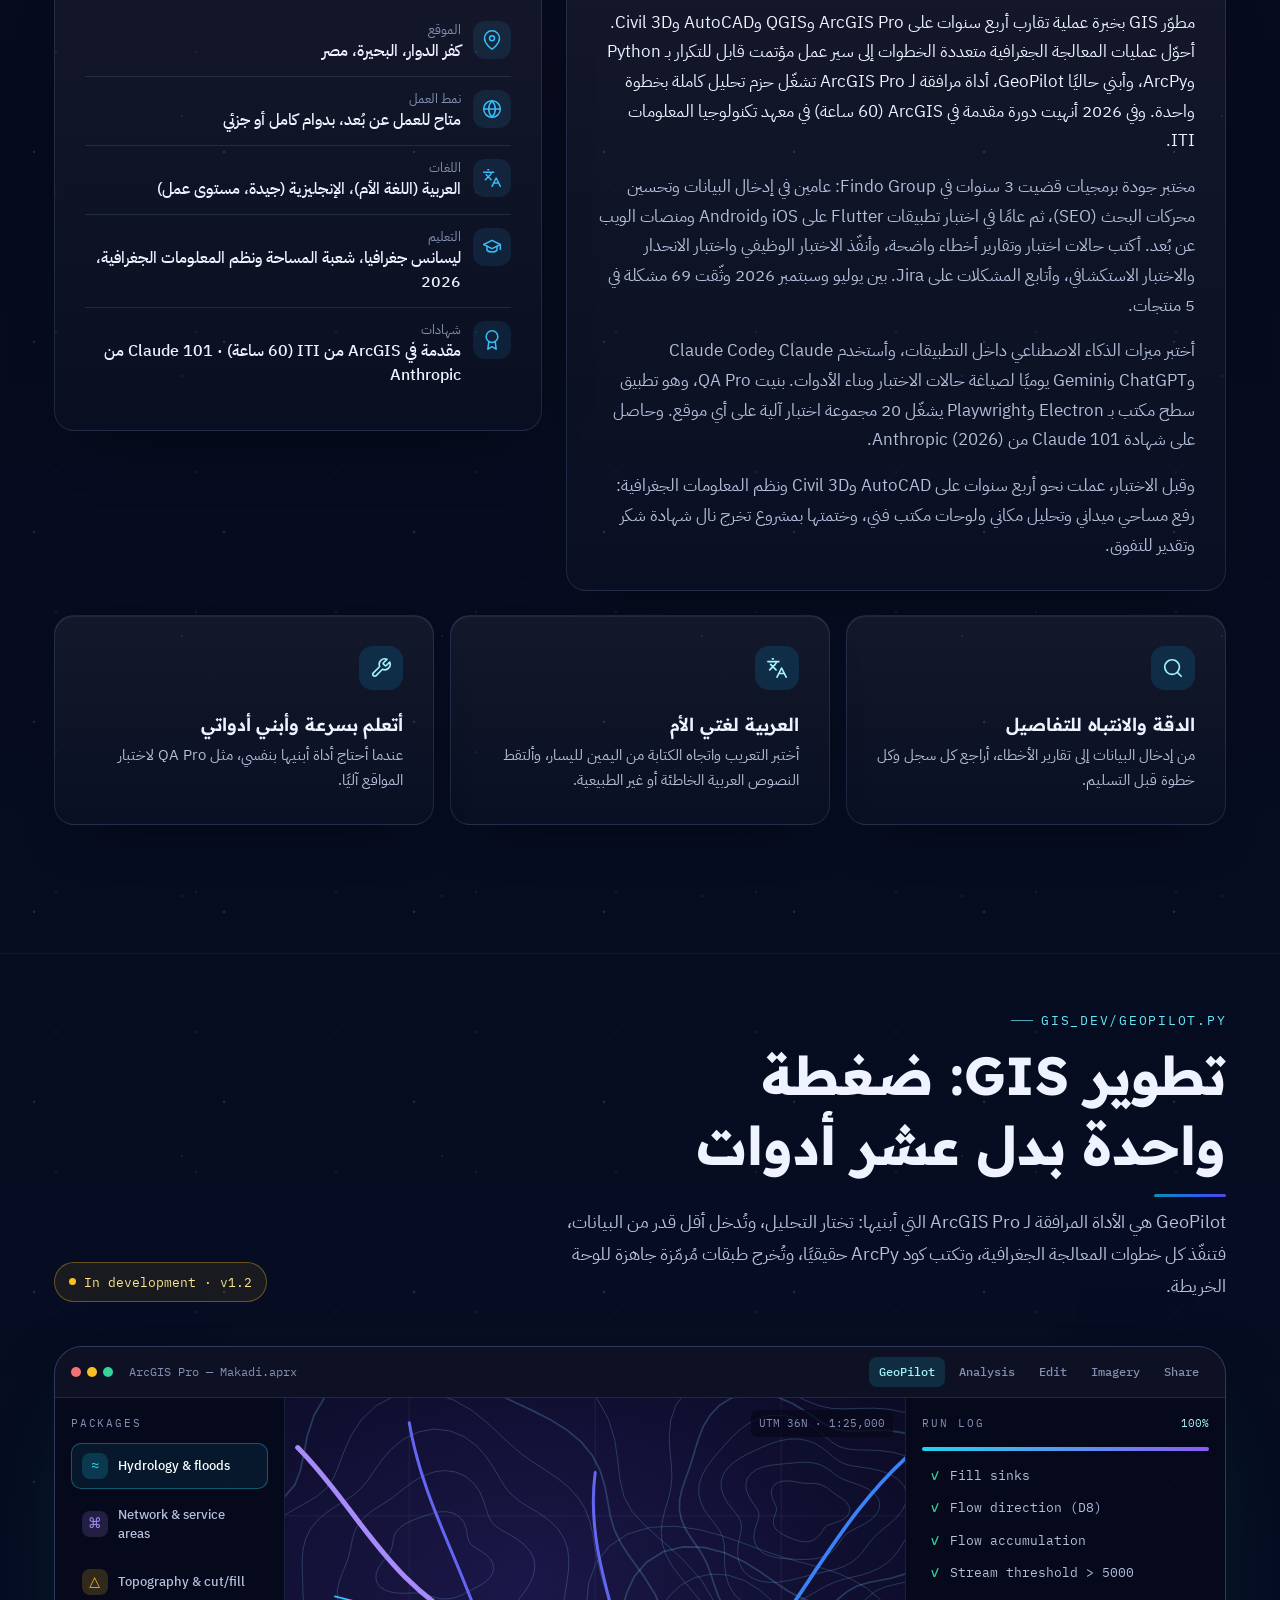
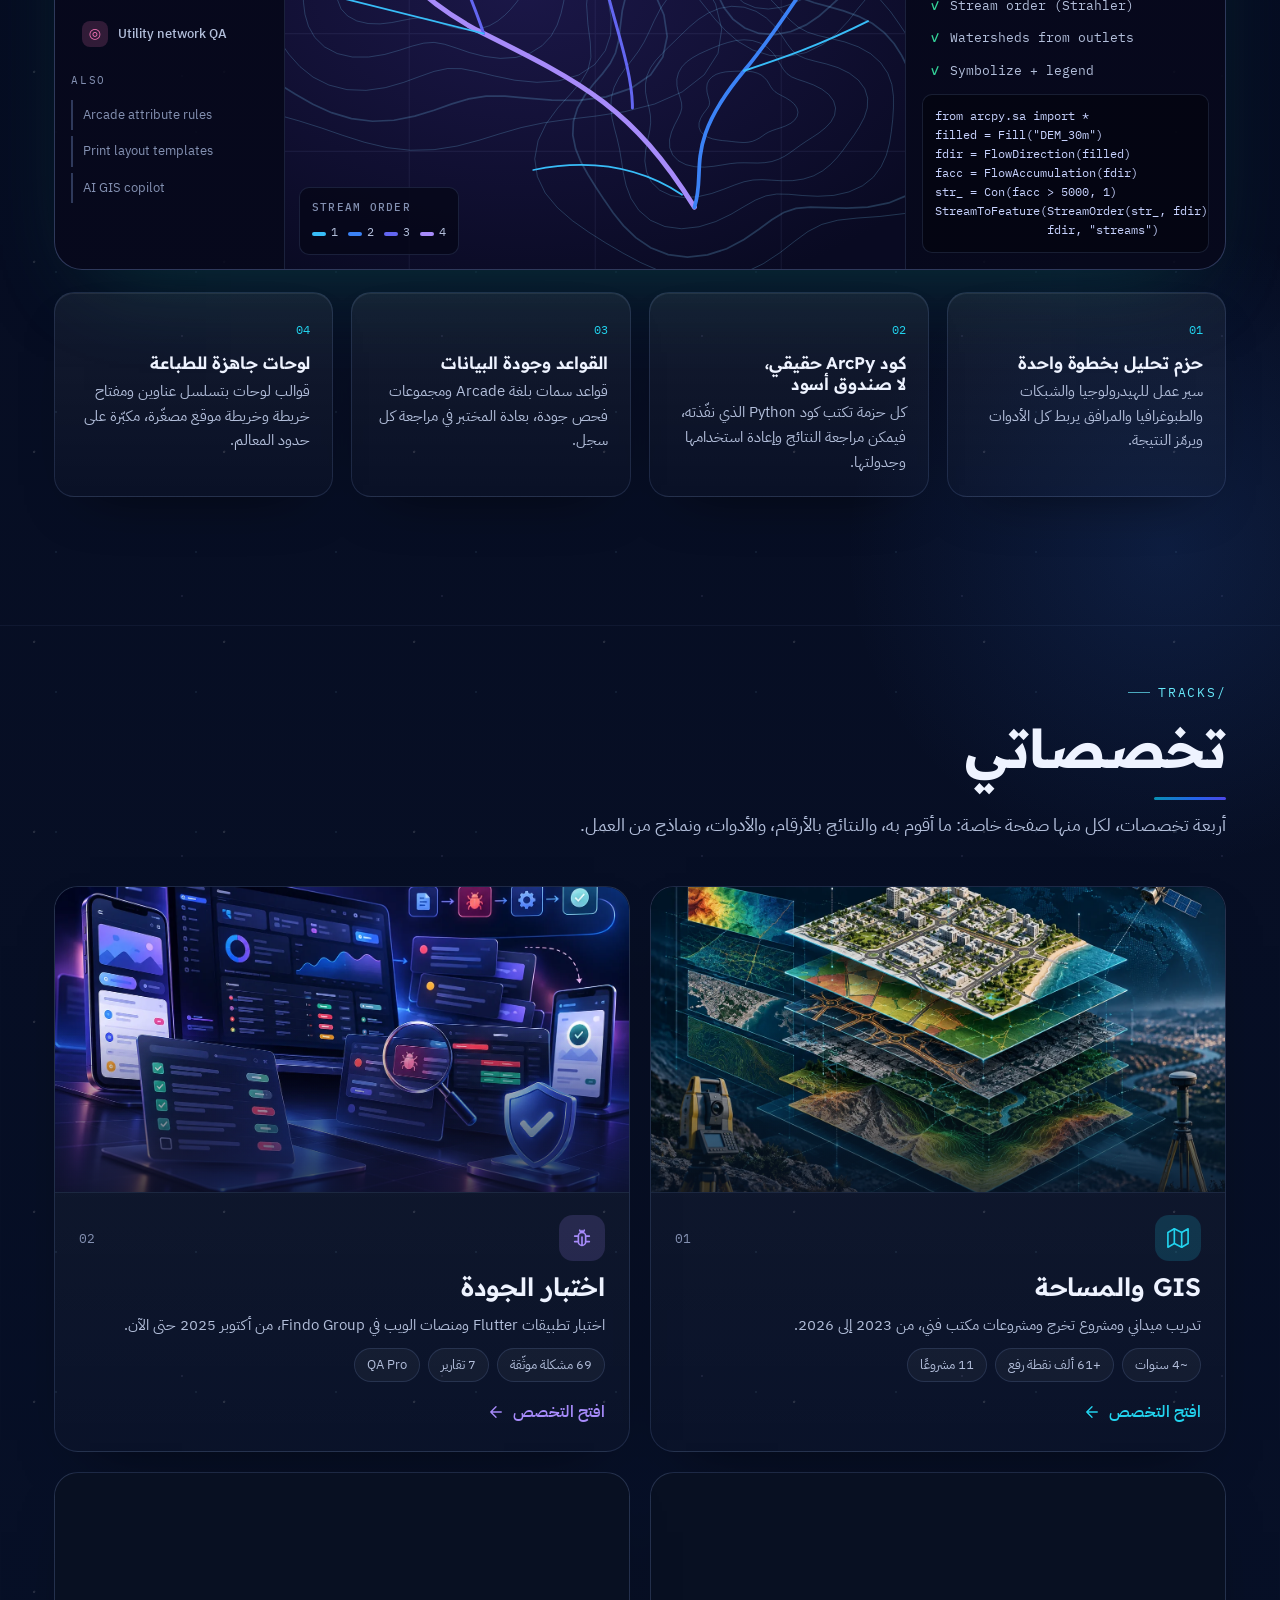
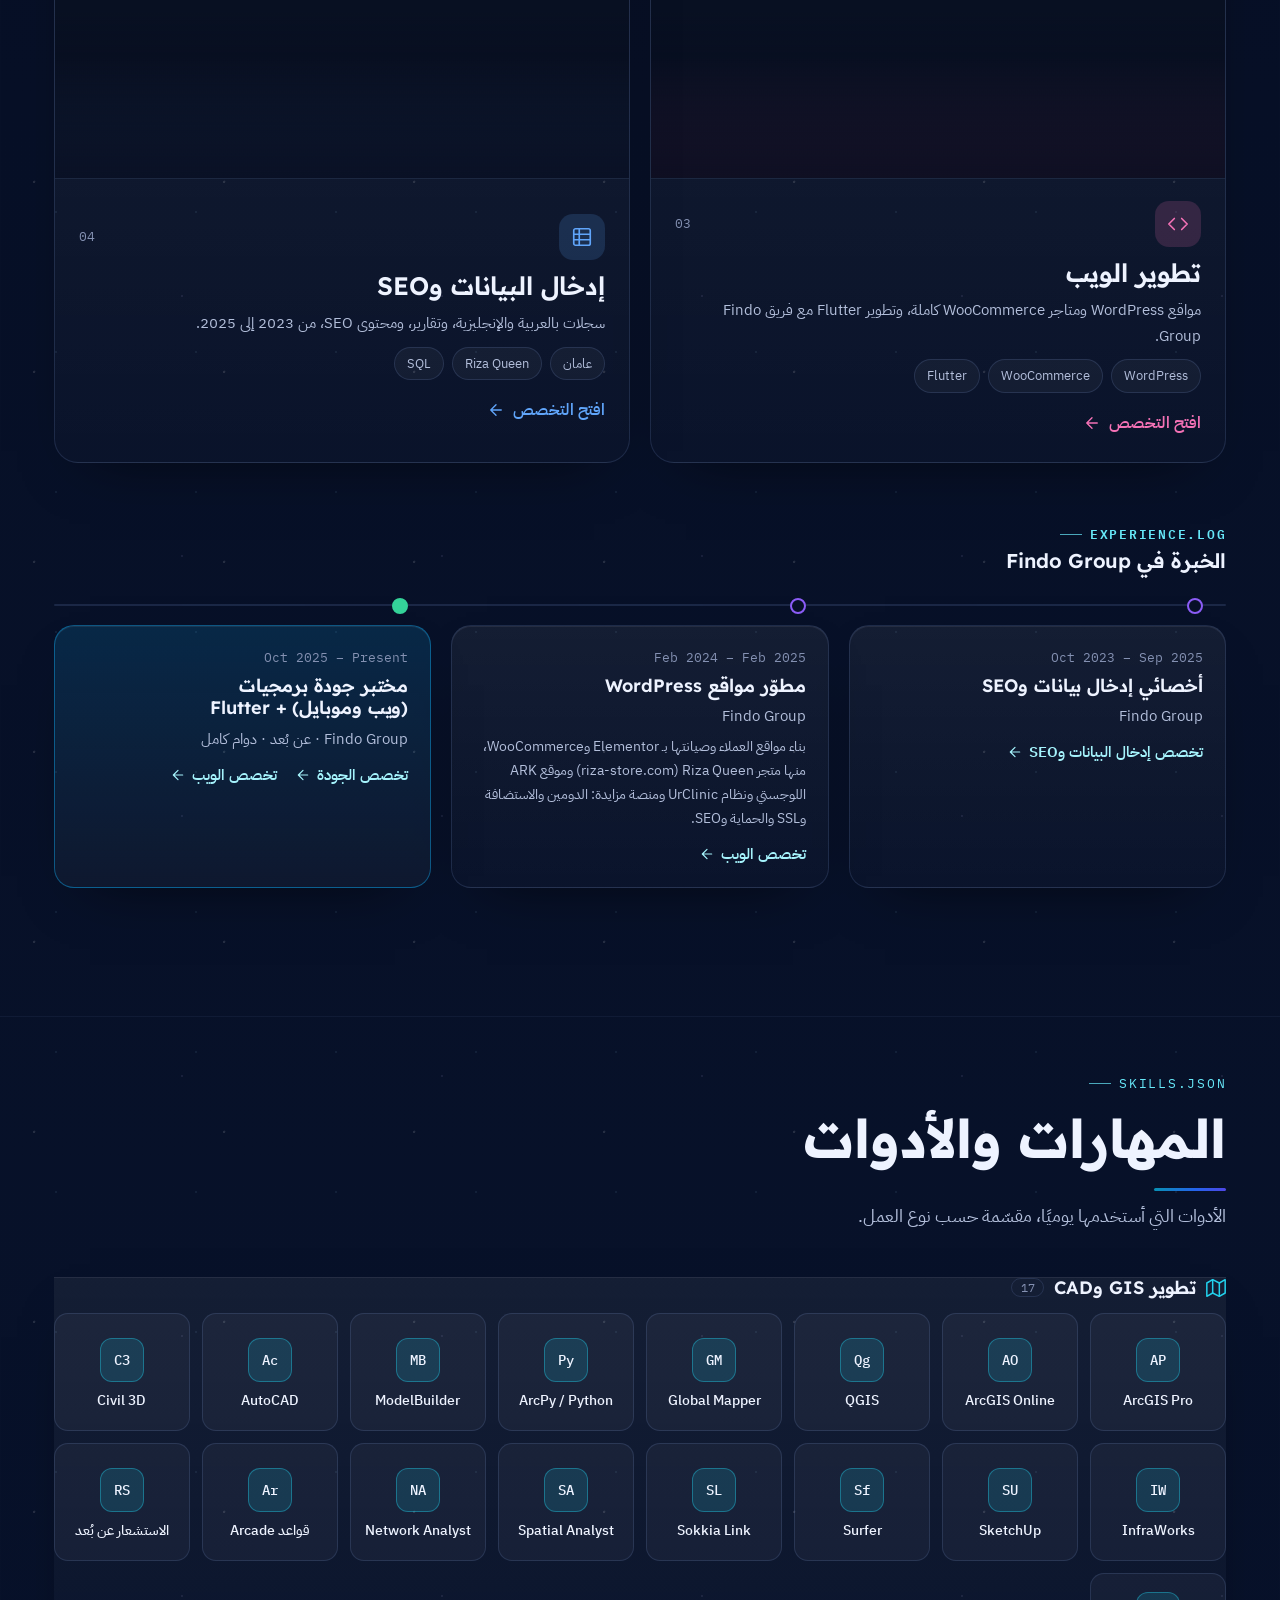
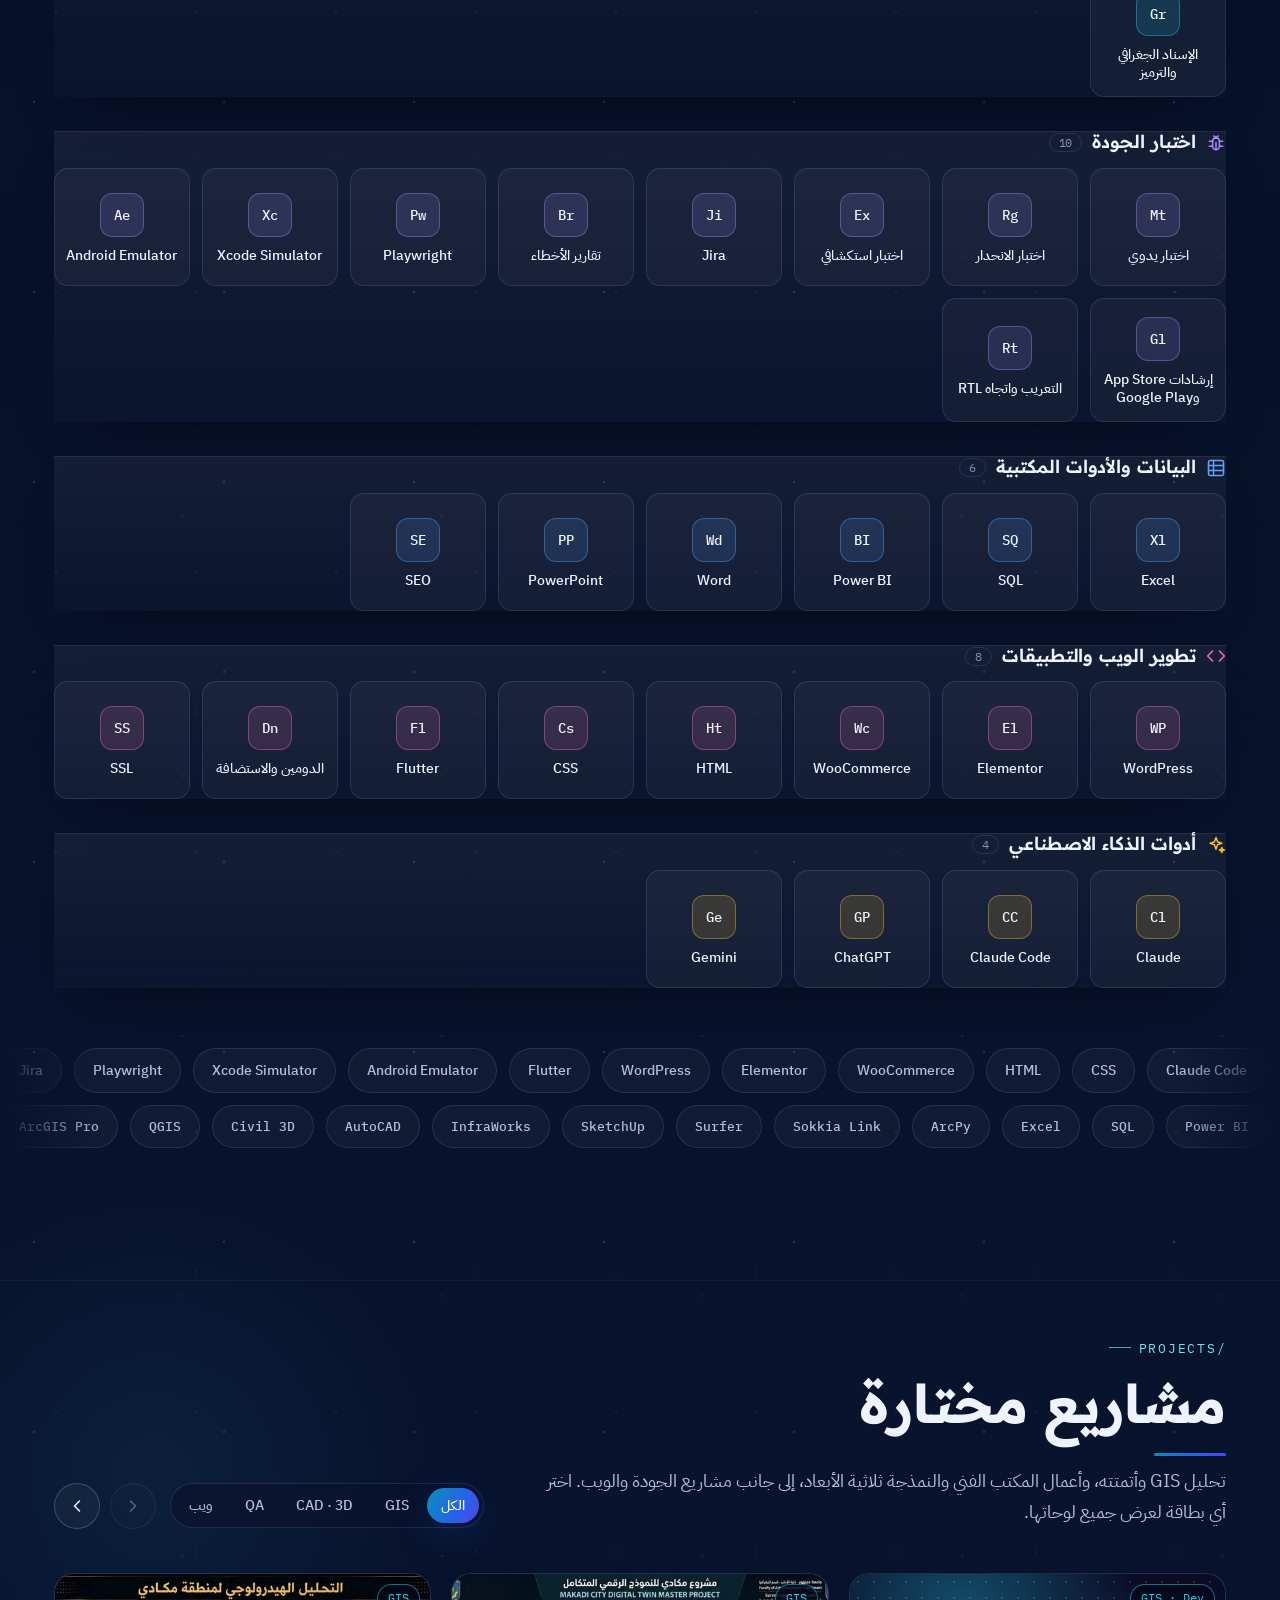
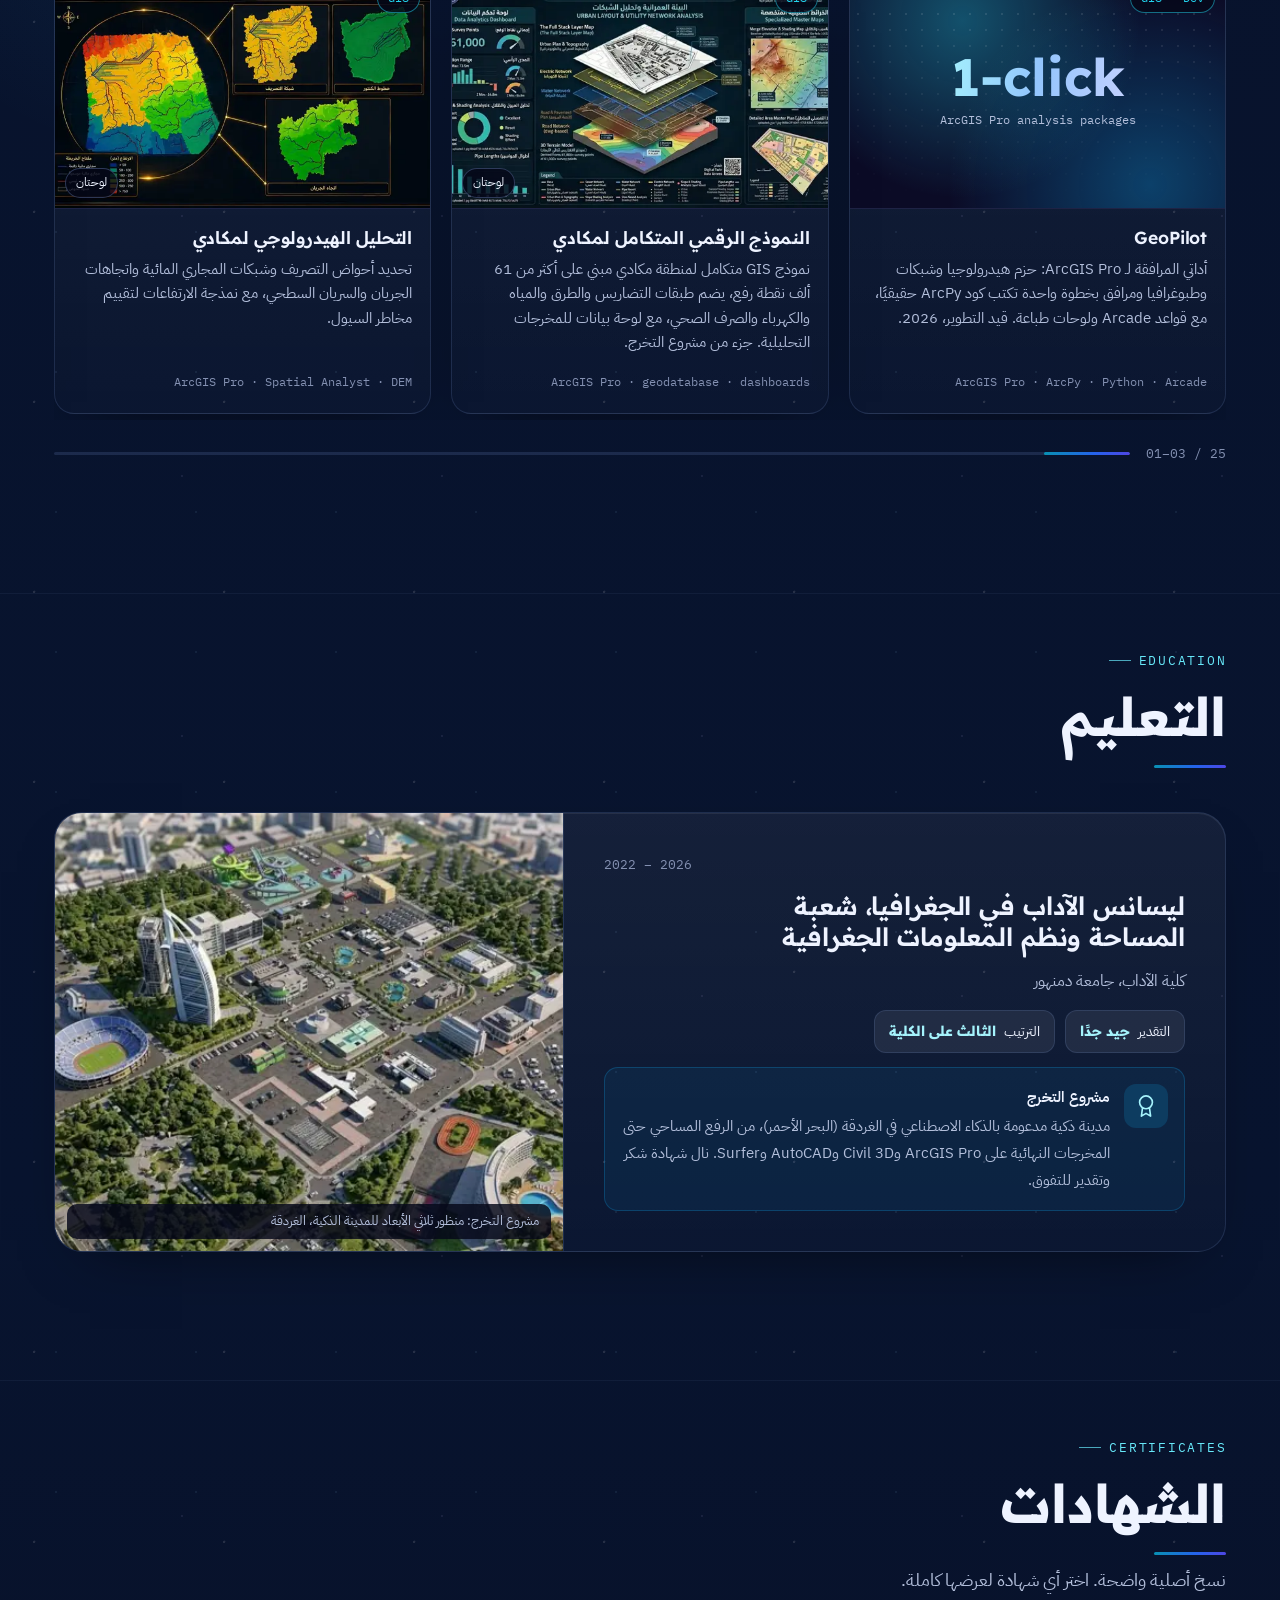
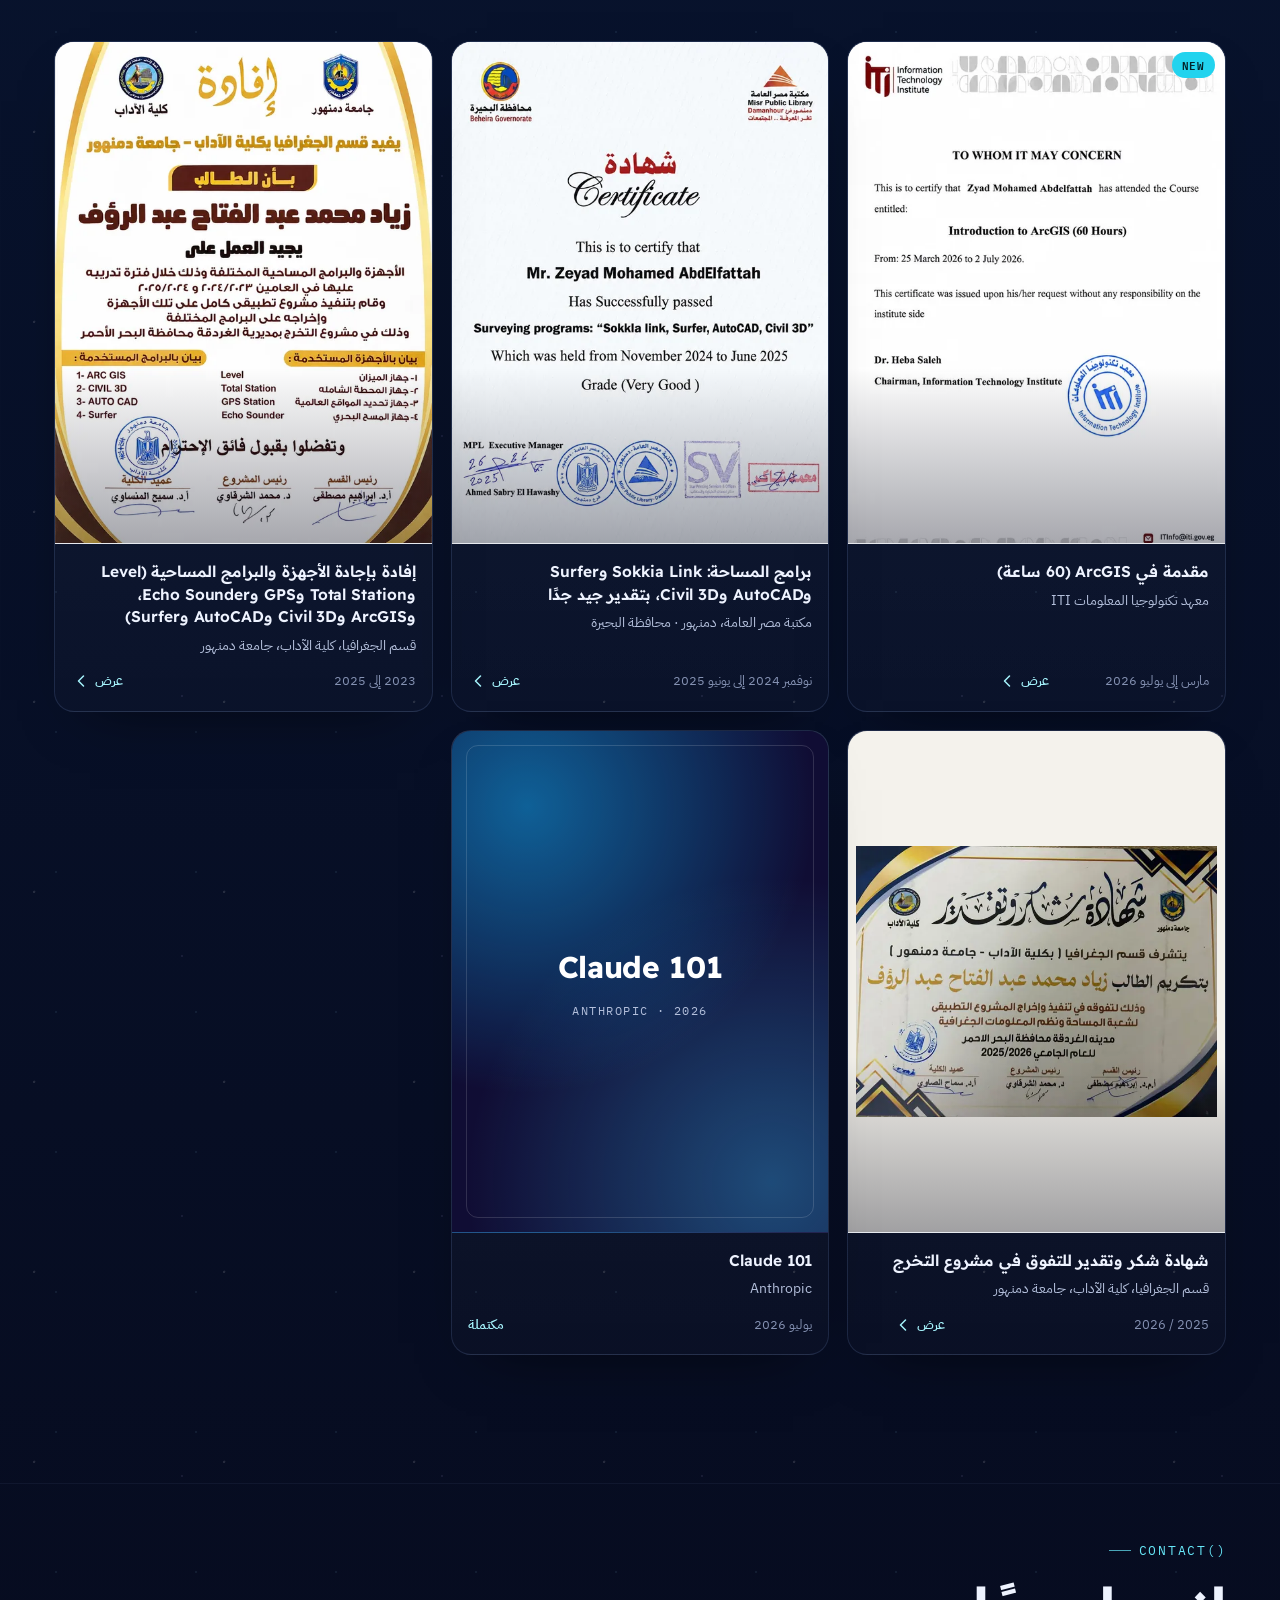
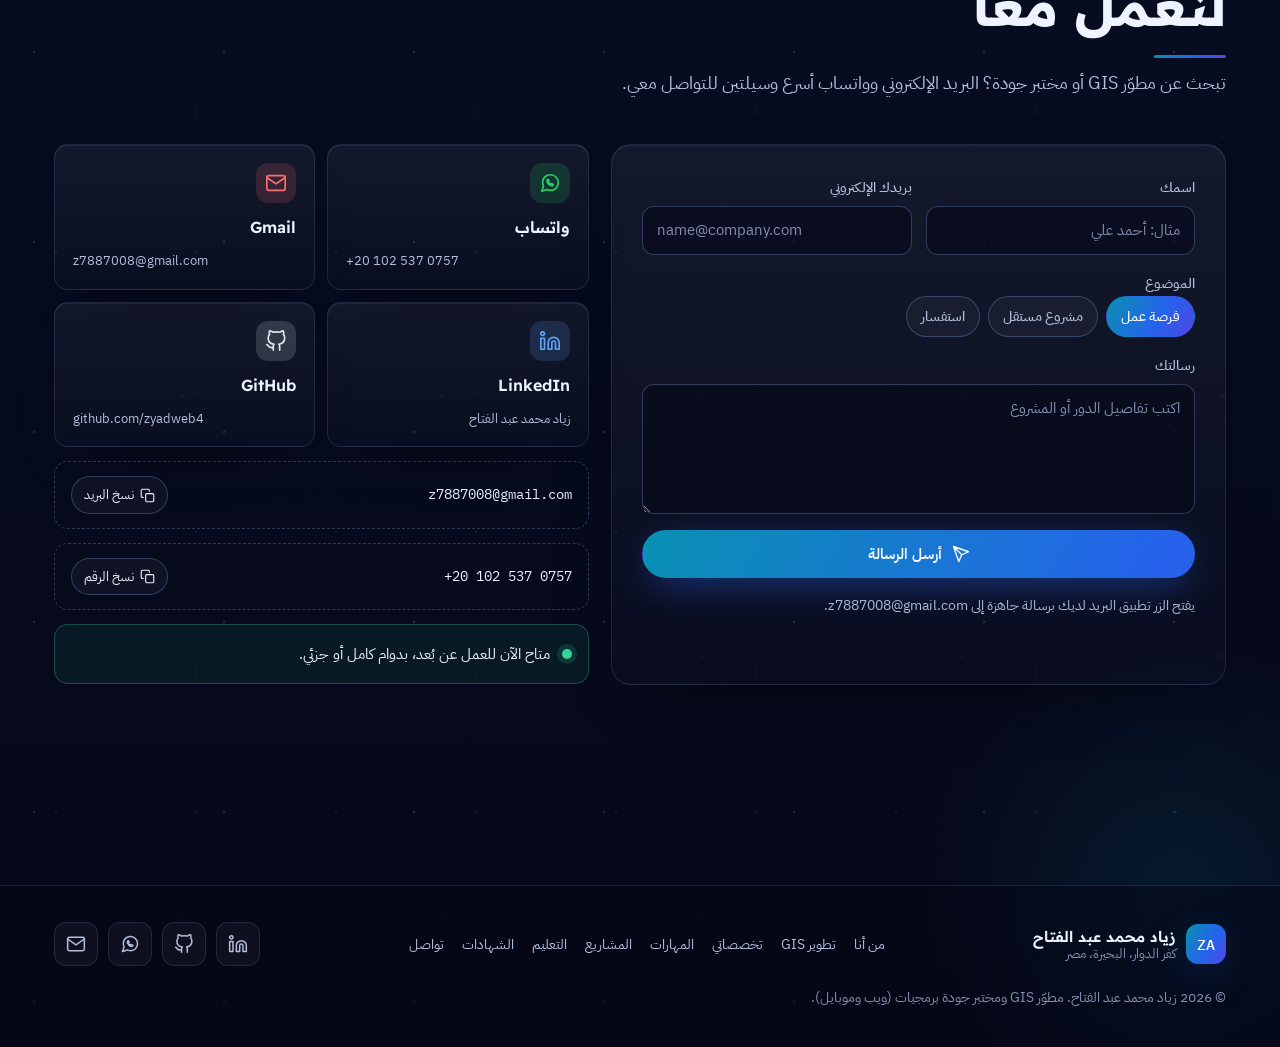
==== commit c15bb56a: "Add QA reports, WordPress projects and new track covers - Track covers replaced with the supplied im" ====
--- a/index.html
+++ b/index.html
@@ -298,7 +298,7 @@
           <span class="when">Feb 2024 – Feb 2025</span>
           <h3 data-en="WordPress Web Developer">مطوّر مواقع WordPress</h3>
           <p class="org">Findo Group</p>
-          <p class="tl-desc" data-en="Built and maintained client sites with Elementor and WooCommerce, including the Riza Queen store (riza-store.com) and the site of ARK, a maritime shipping company: domains, hosting, SSL, security and SEO.">بناء مواقع العملاء وصيانتها بـ Elementor وWooCommerce، منها متجر Riza Queen ‏(riza-store.com) وموقع ARK للنقل البحري: الدومين والاستضافة وSSL والحماية وSEO.</p>
+          <p class="tl-desc" data-en="Built and maintained client sites with Elementor and WooCommerce, including the Riza Queen store (riza-store.com), ARK logistics, the UrClinic clinic system and the Mazayada auctions platform: domains, hosting, SSL, security and SEO.">بناء مواقع العملاء وصيانتها بـ Elementor وWooCommerce، منها متجر Riza Queen ‏(riza-store.com) وموقع ARK اللوجستي ونظام UrClinic ومنصة مزايدة: الدومين والاستضافة وSSL والحماية وSEO.</p>
           <a class="tl-link" href="tracks/web-development.html"><span data-en="Web track">تخصص الويب</span><svg class="ic flip" aria-hidden="true"><use href="#i-arrow"></use></svg></a>
         </li>
         <li class="tl-item now" data-reveal="up" style="--i:2">
@@ -374,12 +374,42 @@
     </button></li><li data-cat="qa"><a class="pcard k-qa" href="tracks/qa-testing.html#qa-pro">
       <span class="media"><span class="qapro-art"><span class="grid-dots"></span><span><span class="big">20</span><small>automated test suites</small></span></span><span class="tag">QA · Tool</span></span>
       <span class="body"><h3>QA Pro</h3><p data-en="A desktop app (Electron + Playwright) that opens any website, runs 20 automated test suites and produces a report of the problems found. Personal project, 2026.">تطبيق سطح مكتب (Electron + Playwright) يفتح أي موقع، ويشغّل 20 مجموعة اختبار آلية، ويُخرج تقريرًا بالمشكلات المكتشفة. مشروع شخصي، 2026.</p><span class="tools">Electron · Playwright · JavaScript</span></span>
-    </a></li><li data-cat="web"><a class="pcard k-web" href="tracks/web-development.html">
+    </a></li><li data-cat="qa"><button type="button" class="pcard k-qa" data-images="assets/img/qa-findoweb-1.webp,assets/img/qa-findoweb-2.webp,assets/img/qa-findoweb-3.webp">
+      <span class="media"><img src="assets/thumb/qa-findoweb-1.webp" alt="" loading="lazy" decoding="async" width="640" height="400"><span class="tag">QA · Web</span><span class="pages" data-en="3 pages">3 صفحات</span></span>
+      <span class="body"><h3 data-lb-title data-en="QA report: Findo Group website">تقرير اختبار موقع Findo Group</h3><p data-lb-desc data-en="Tested the admin panel's bugs and retest module as a normal user: adding, attachments, assigning, status changes, search, filters, Arabic and English, and dark mode. 16 bugs: 2 critical, 2 high, 6 medium, 6 low. October 2026.">اختبار قسم العيوب وإعادة الاختبار في لوحة التحكم كمستخدم عادي: الإضافة والمرفقات والإسناد وتغيير الحالة والبحث والفلاتر والعربي والإنجليزي والوضع الداكن. 16 مشكلة: 2 حرجة و2 عالية و6 متوسطة و6 منخفضة. أكتوبر 2026.</p><span class="tools">Web · AR / EN · Dark mode</span></span>
+    </button></li><li data-cat="qa"><button type="button" class="pcard k-qa" data-images="assets/img/qa-findoai-1.webp,assets/img/qa-findoai-2.webp,assets/img/qa-findoai-dark-1.webp,assets/img/qa-findoai-dark-2.webp,assets/img/qa-findoai-dark-3.webp">
+      <span class="media"><img src="assets/thumb/qa-findoai-1.webp" alt="" loading="lazy" decoding="async" width="640" height="400"><span class="tag">QA · Web</span><span class="pages" data-en="5 pages">5 صفحات</span></span>
+      <span class="body"><h3 data-lb-title data-en="QA reports: Findo AI platform">تقارير منصة Findo AI</h3><p data-lb-desc data-en="Two reports: 17 findings on localization, date and currency formats, AI Actions screens and the Facebook/Instagram integration, plus a dark-mode consistency review with 16 findings across dropdowns, popups and tables. July 2026.">تقريران: 17 بندًا في التوطين وتنسيق التاريخ والعملة وواجهات AI Actions وتكامل Facebook وInstagram، ومراجعة لتناسق الوضع الداكن رصدت 16 ملاحظة في القوائم المنسدلة والنوافذ والجداول. يوليو 2026.</p><span class="tools">Web · Localization · Dark mode</span></span>
+    </button></li><li data-cat="qa"><button type="button" class="pcard k-qa" data-images="assets/img/qa-ontime-1.webp,assets/img/qa-ontime-2.webp,assets/img/qa-ontime-3.webp">
+      <span class="media"><img src="assets/thumb/qa-ontime-1.webp" alt="" loading="lazy" decoding="async" width="640" height="400"><span class="tag">QA · Mobile</span><span class="pages" data-en="3 pages">3 صفحات</span></span>
+      <span class="body"><h3 data-lb-title data-en="On Time beauty salon app">تطبيق On Time لصالونات التجميل</h3><p data-lb-desc data-en="Functional, UI, localization and validation testing on Android and iOS: 10 confirmed bugs, including a critical one that exposed backend errors to users, across booking, scheduling and error handling.">اختبار وظيفي وواجهات وتوطين وتحقق من المدخلات على Android وiOS: 10 مشكلات مؤكدة، منها مشكلة حرجة تُظهر أخطاء الخادم للمستخدم، في الحجز والمواعيد ورسائل الأخطاء.</p><span class="tools">Android · iOS · Localization</span></span>
+    </button></li><li data-cat="qa"><button type="button" class="pcard k-qa" data-images="assets/img/qa-laundry-1.webp,assets/img/qa-laundry-2.webp,assets/img/qa-laundry-3.webp">
+      <span class="media"><img src="assets/thumb/qa-laundry-1.webp" alt="" loading="lazy" decoding="async" width="640" height="400"><span class="tag">QA · Mobile</span><span class="pages" data-en="3 pages">3 صفحات</span></span>
+      <span class="body"><h3 data-lb-title data-en="Laundry mobile app">تطبيق خدمة الغسيل</h3><p data-lb-desc data-en="Verified the client-reported issues, then tested the app: driver assignment, wallet and subscriptions, currency conversion, payment gateways and unreported payment failures.">التحقق من المشكلات التي أبلغ عنها العميل ثم اختبار التطبيق: إسناد السائقين، والمحفظة والاشتراكات، وتحويل العملة، وبوابات الدفع، وأخطاء الدفع غير المُبلَّغ عنها.</p><span class="tools">Mobile · Payments · Wallet</span></span>
+    </button></li><li data-cat="qa"><button type="button" class="pcard k-qa" data-images="assets/img/qa-rntup-1.webp,assets/img/qa-rntup-2.webp,assets/img/qa-rntup-3.webp">
+      <span class="media"><img src="assets/thumb/qa-rntup-1.webp" alt="" loading="lazy" decoding="async" width="640" height="400"><span class="tag">QA · Mobile</span><span class="pages" data-en="3 pages">3 صفحات</span></span>
+      <span class="body"><h3 data-lb-title data-en="RNTUP rental app">تطبيق RNTUP للإيجارات</h3><p data-lb-desc data-en="Functional and UI test cycle: 7 bugs (2 critical, 2 high, 3 medium) in authentication, subscription plans and payments, with a not-ready-for-production verdict. July 2026.">دورة اختبار وظيفي وواجهات: 7 مشكلات (2 حرجة و2 عالية و3 متوسطة) في تسجيل الدخول وخطط الاشتراك والدفع، والنتيجة: غير جاهز للإطلاق. يوليو 2026.</p><span class="tools">Flutter · Android · Payments</span></span>
+    </button></li><li data-cat="qa"><button type="button" class="pcard k-qa" data-images="assets/img/qa-b5hunt-1.webp">
+      <span class="media"><img src="assets/thumb/qa-b5hunt-1.webp" alt="" loading="lazy" decoding="async" width="640" height="400"><span class="tag">QA · Mobile</span><span class="pages" data-en="1 page">صفحة واحدة</span></span>
+      <span class="body"><h3 data-lb-title data-en="B5 Hunt platform">منصة B5 Hunt</h3><p data-lb-desc data-en="Tested the Android business account: 7 bugs (3 critical), including bypassing phone and email verification, an empty package on the packages page and a currency issue at checkout. August 2026.">اختبار حساب الأعمال على Android: 7 مشكلات (3 حرجة)، منها تجاوز التحقق من رقم الهاتف والبريد، وباقة فارغة في صفحة الباقات، ومشكلة في العملة أثناء الدفع. أغسطس 2026.</p><span class="tools">Android · Web · Elementor</span></span>
+    </button></li><li data-cat="web"><a class="pcard k-web" href="tracks/web-development.html">
       <span class="media mock-media"><span class="mock-browser mb-store" dir="ltr" aria-hidden="true"><span class="mb-bar"><i></i><i></i><i></i><span></span></span><span class="mb-body"><span class="mb-hero"><i></i><i></i><b></b></span><span class="mb-grid"><i></i><i></i><i></i></span></span></span><span class="tag">Web · Flutter</span></span>
       <span class="body"><h3 data-en="Web and Flutter projects">مشاريع الويب وFlutter</h3><p data-en="Business websites with Elementor and complete WooCommerce stores, plus the projects listed on my GitHub: RNTUP (Flutter), Clinic System, Footwear Store and the Findo Group site.">مواقع شركات بـ Elementor ومتاجر WooCommerce كاملة، إلى جانب المشاريع المدرجة في ملفي على GitHub: RNTUP (Flutter)، وClinic System، وFootwear Store، وموقع Findo Group.</p><span class="tools">WordPress · WooCommerce · Flutter</span></span>
-    </a></li>
+    </a></li><li data-cat="web"><button type="button" class="pcard k-web" data-images="assets/img/web-rizaqueen.webp">
+      <span class="media"><img src="assets/thumb/web-rizaqueen.webp" alt="" loading="lazy" decoding="async" width="640" height="400"><span class="tag">Web · Store</span></span>
+      <span class="body"><h3 data-lb-title data-en="Riza Queen shoe store">متجر Riza Queen للأحذية</h3><p data-lb-desc data-en="An online women's shoe store with a distinctive visual identity and a built-in AI agent that answers customers and completes sales automatically. riza-store.com">متجر إلكتروني للأحذية النسائية بهوية بصرية مميزة، مدمج معه وكيل ذكاء اصطناعي (AI Agent) يرد على العملاء ويُتم البيع آليًا على موقع ‎riza-store.com‎.</p><span class="tools">WordPress · WooCommerce · Elementor</span></span>
+    </button></li><li data-cat="web"><button type="button" class="pcard k-web" data-images="assets/img/web-ark.webp">
+      <span class="media"><img src="assets/thumb/web-ark.webp" alt="" loading="lazy" decoding="async" width="640" height="400"><span class="tag">Web · Corporate</span></span>
+      <span class="body"><h3 data-lb-title data-en="ARK business &amp; logistics">ARK للأعمال والخدمات اللوجستية</h3><p data-lb-desc data-en="Website for a global logistics company presenting multimodal transport and shipping, customs clearance, warehousing and distribution.">موقع شركة لوجستية عالمية يعرض حلول النقل والشحن متعدد الوسائط والتخليص الجمركي والتخزين والتوزيع.</p><span class="tools">WordPress · Elementor</span></span>
+    </button></li><li data-cat="web"><button type="button" class="pcard k-web" data-images="assets/img/web-urclinic.webp">
+      <span class="media"><img src="assets/thumb/web-urclinic.webp" alt="" loading="lazy" decoding="async" width="640" height="400"><span class="tag">Web · System</span></span>
+      <span class="body"><h3 data-lb-title data-en="UrClinic clinic management">نظام UrClinic لإدارة العيادات</h3><p data-lb-desc data-en="An integrated system for clinics and medical centers, with one dashboard for appointments, doctors, patients and services.">نظام متكامل لإدارة العيادات والمراكز الطبية عبر لوحة تحكم شاملة للمواعيد والأطباء والمرضى والخدمات.</p><span class="tools">Web · Dashboard</span></span>
+    </button></li><li data-cat="web"><button type="button" class="pcard k-web" data-images="assets/img/web-mazayada.webp">
+      <span class="media"><img src="assets/thumb/web-mazayada.webp" alt="" loading="lazy" decoding="async" width="640" height="400"><span class="tag">Web · Platform</span></span>
+      <span class="body"><h3 data-lb-title data-en="Mazayada national auctions platform">منصة مزايدة الوطنية</h3><p data-lb-desc data-en="The national digital platform for public auctions: join live auctions with full transparency and real-time price tracking.">المنصة الوطنية الرقمية للمزايدات العمومية، تتيح المشاركة في المزايدات الحية بشفافية كاملة وتتبّع فوري للأسعار.</p><span class="tools">Web · Mobile app</span></span>
+    </button></li>
     </ul>
-    <div class="car-foot"><span class="car-count" id="car-count" aria-hidden="true">01 / 15</span><div class="car-progress" aria-hidden="true"><i id="car-progress"></i></div></div>
+    <div class="car-foot"><span class="car-count" id="car-count" aria-hidden="true">01 / 25</span><div class="car-progress" aria-hidden="true"><i id="car-progress"></i></div></div>
   </div>
 </section>
 
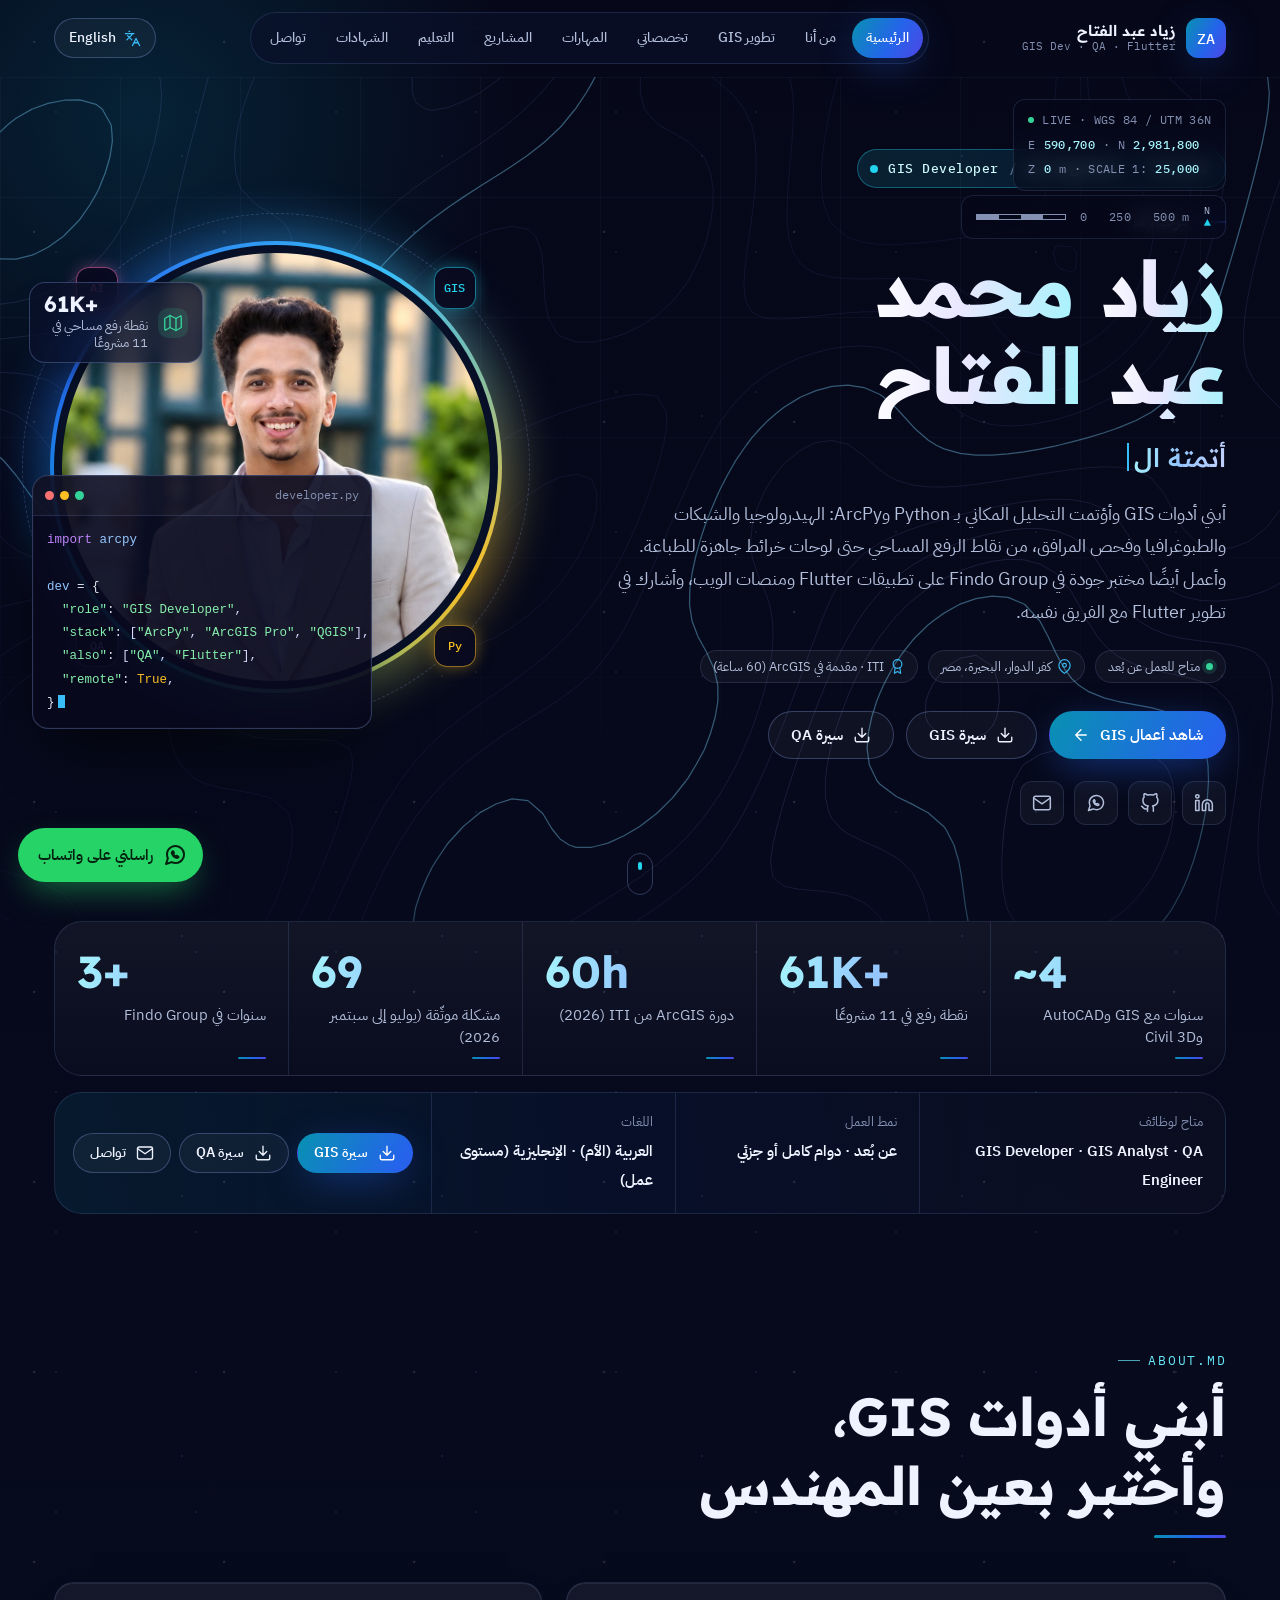
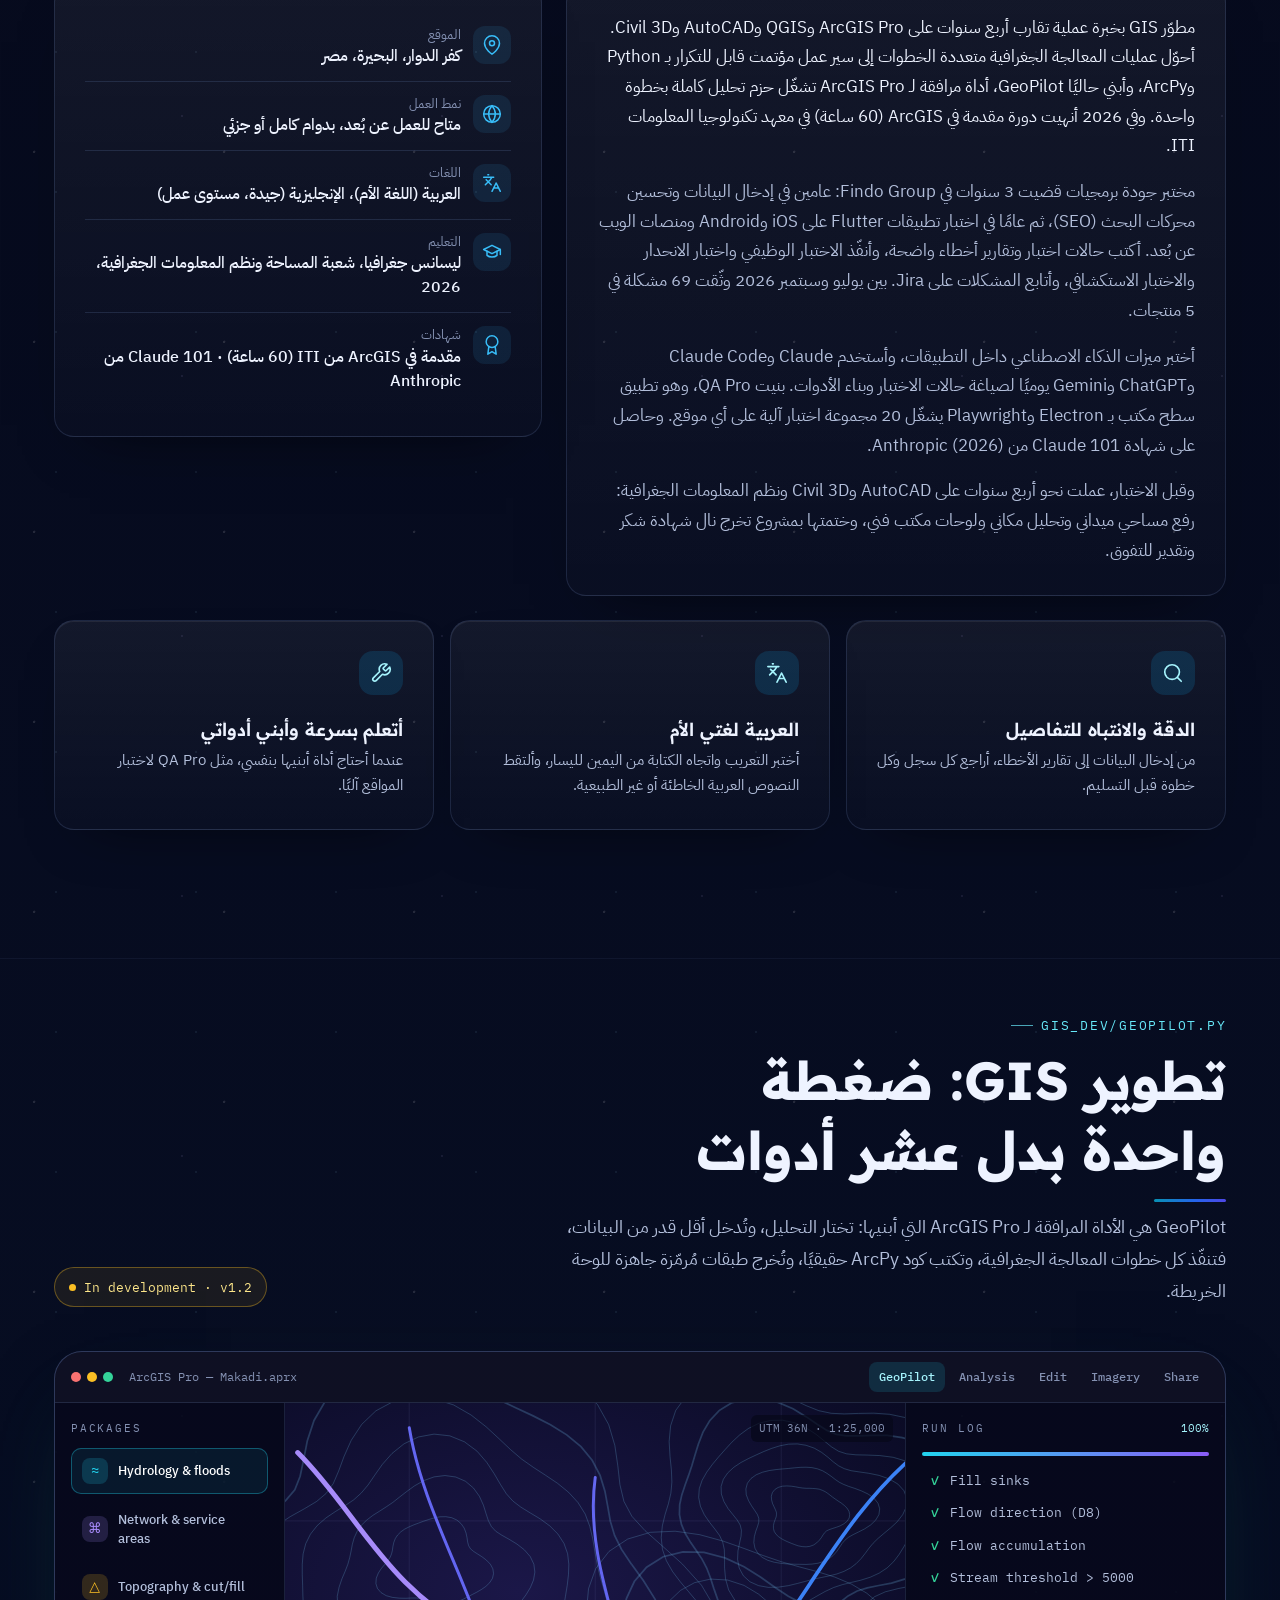
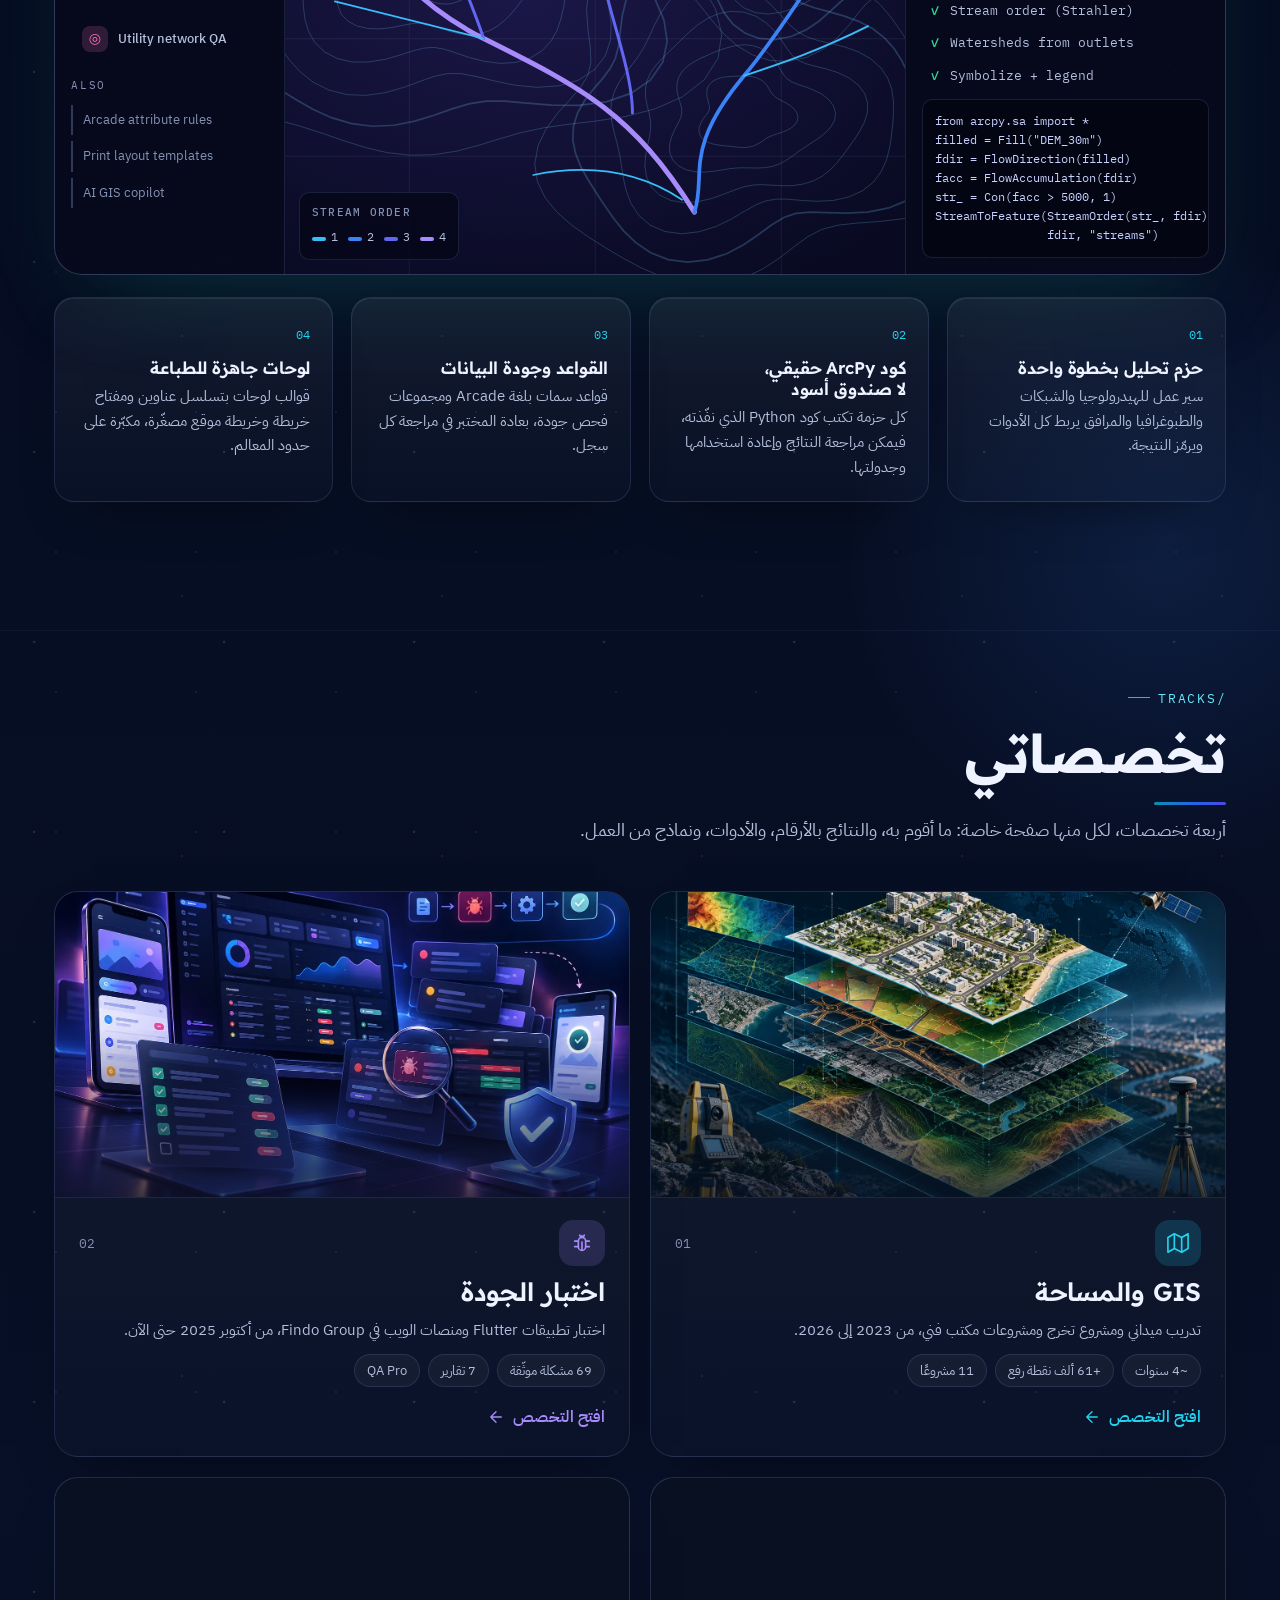
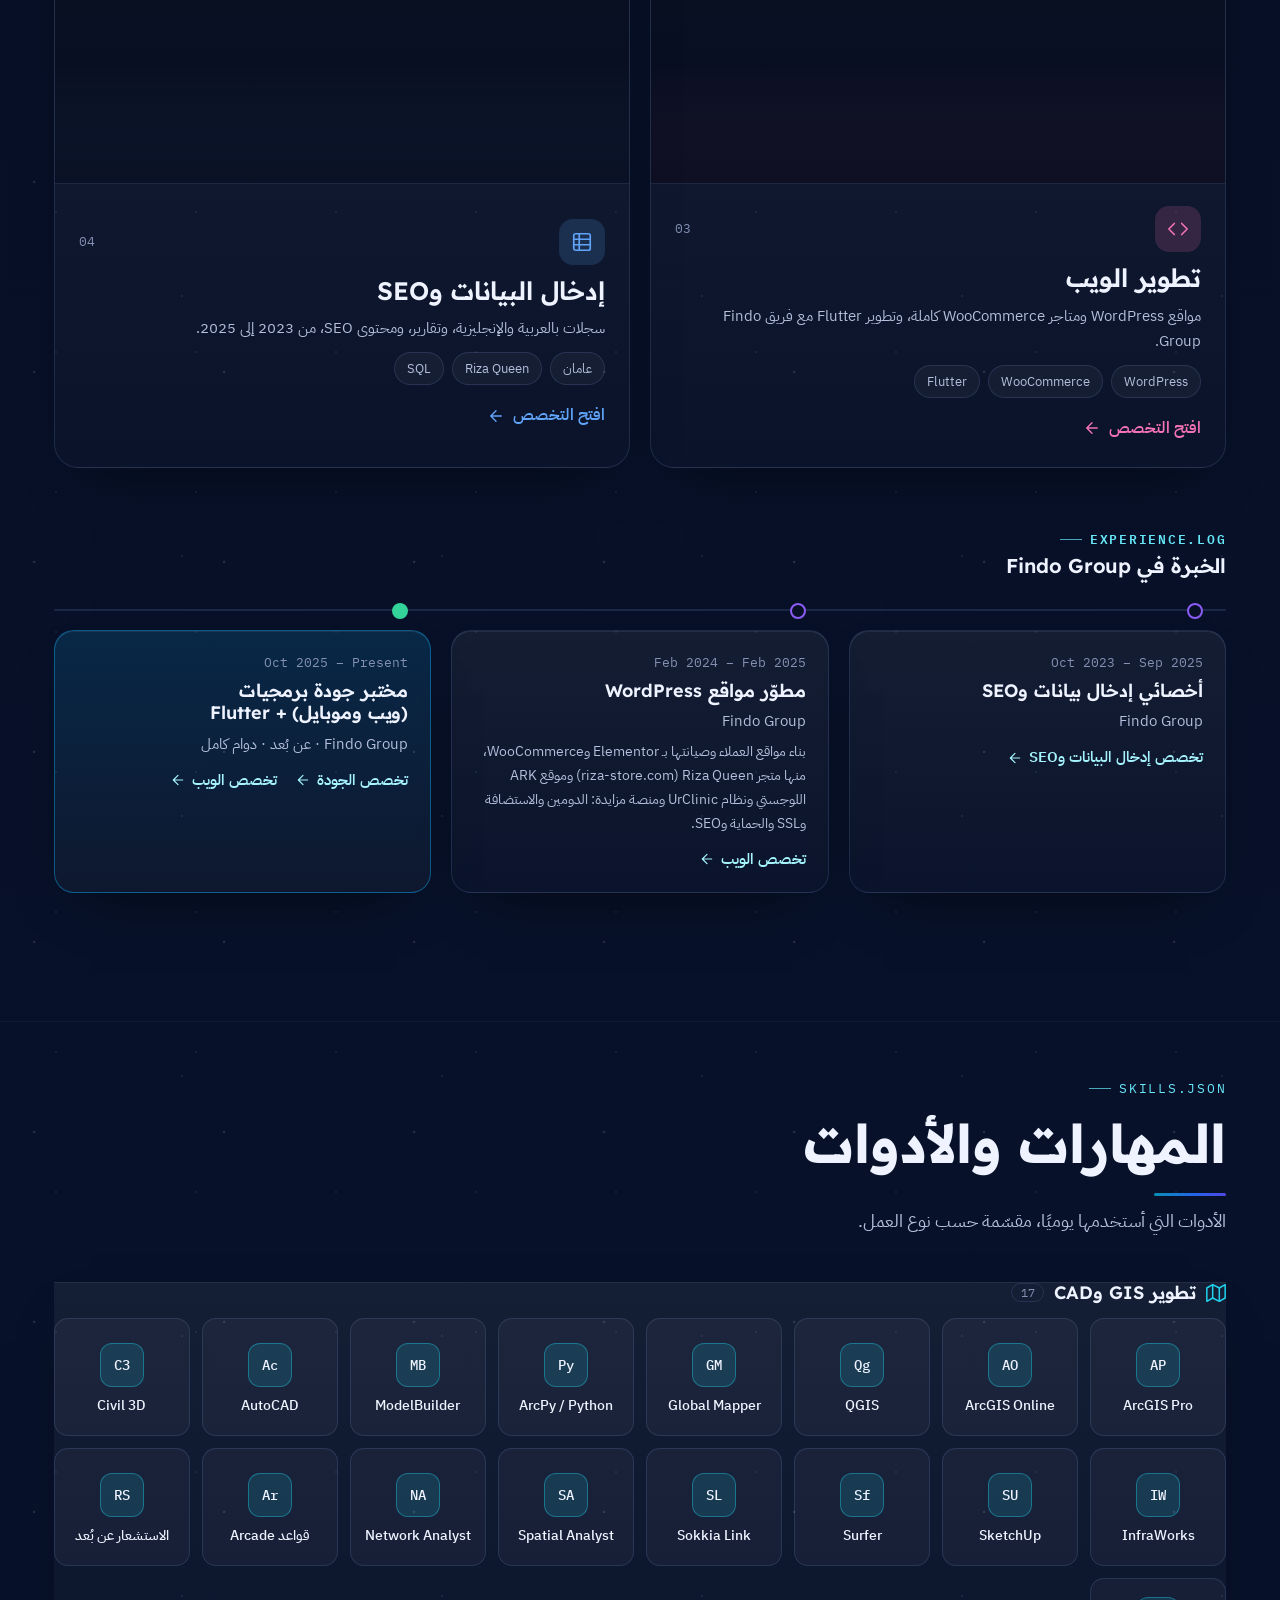
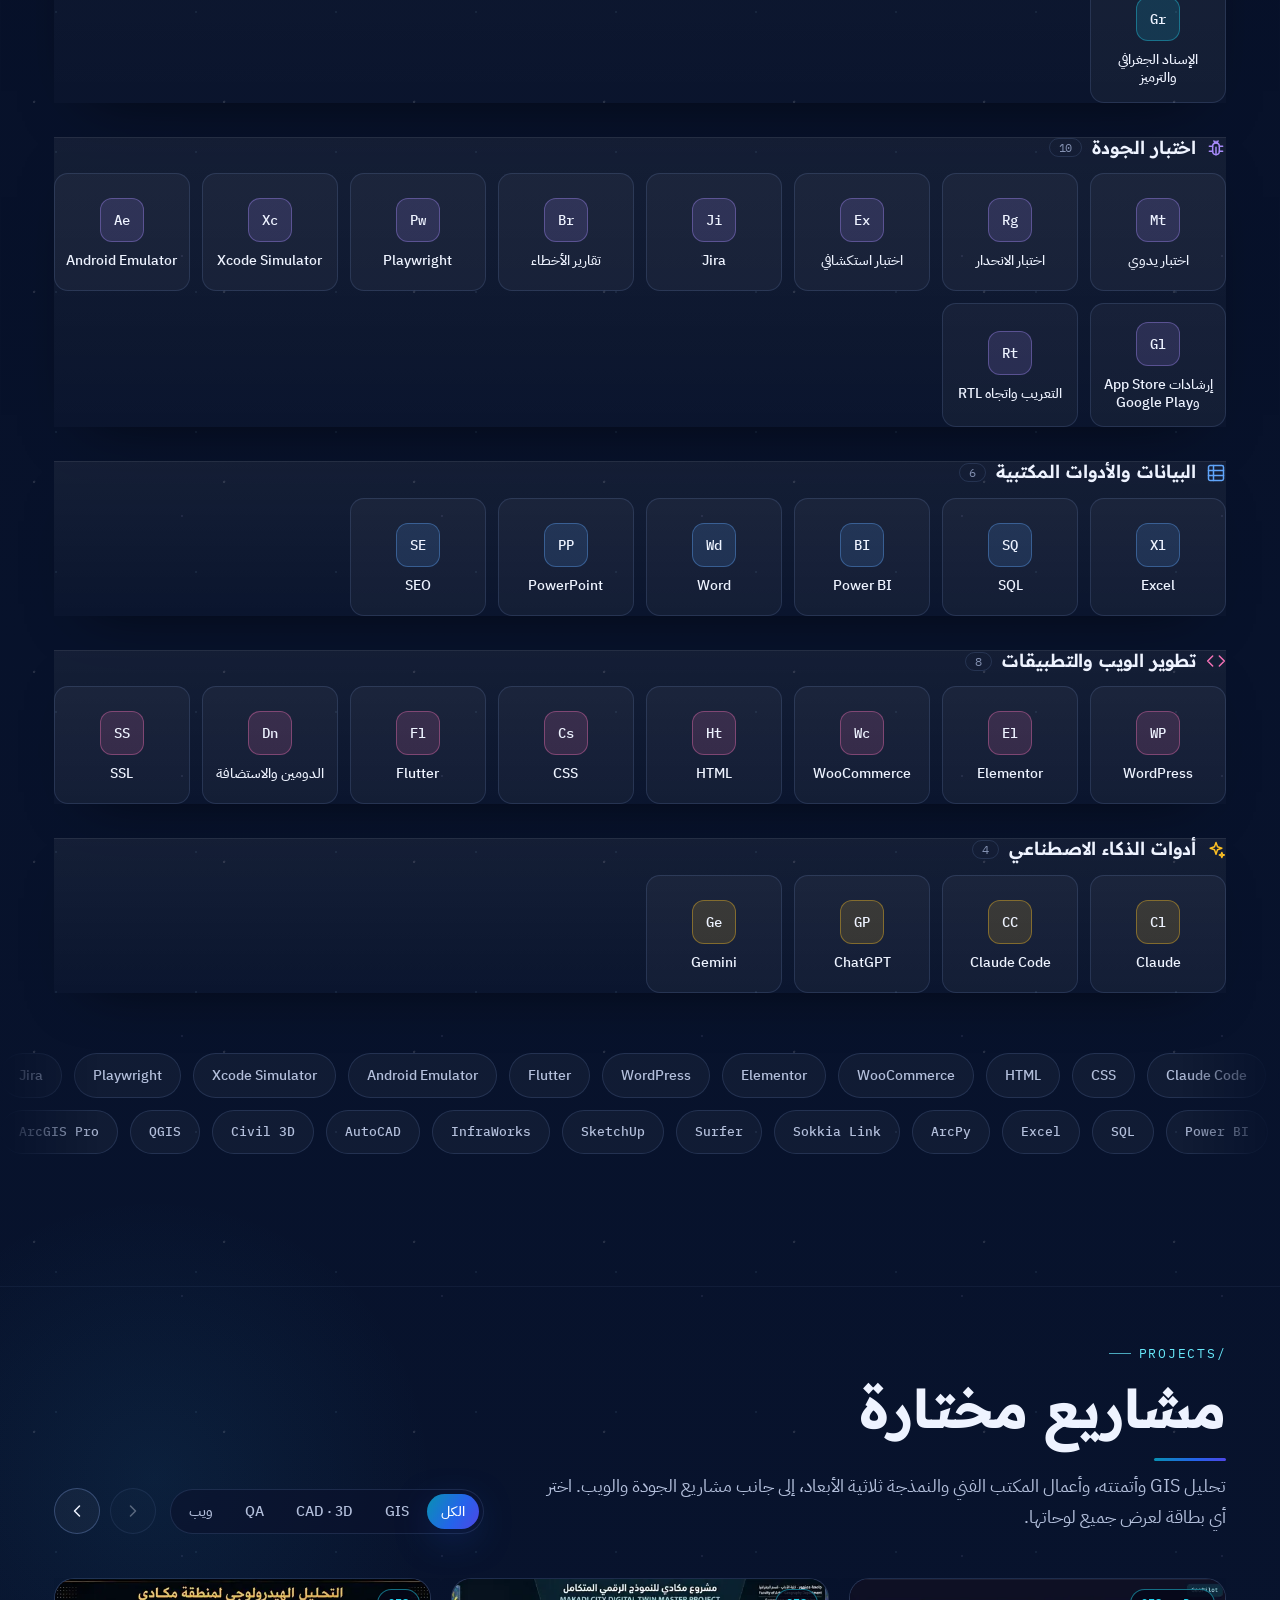
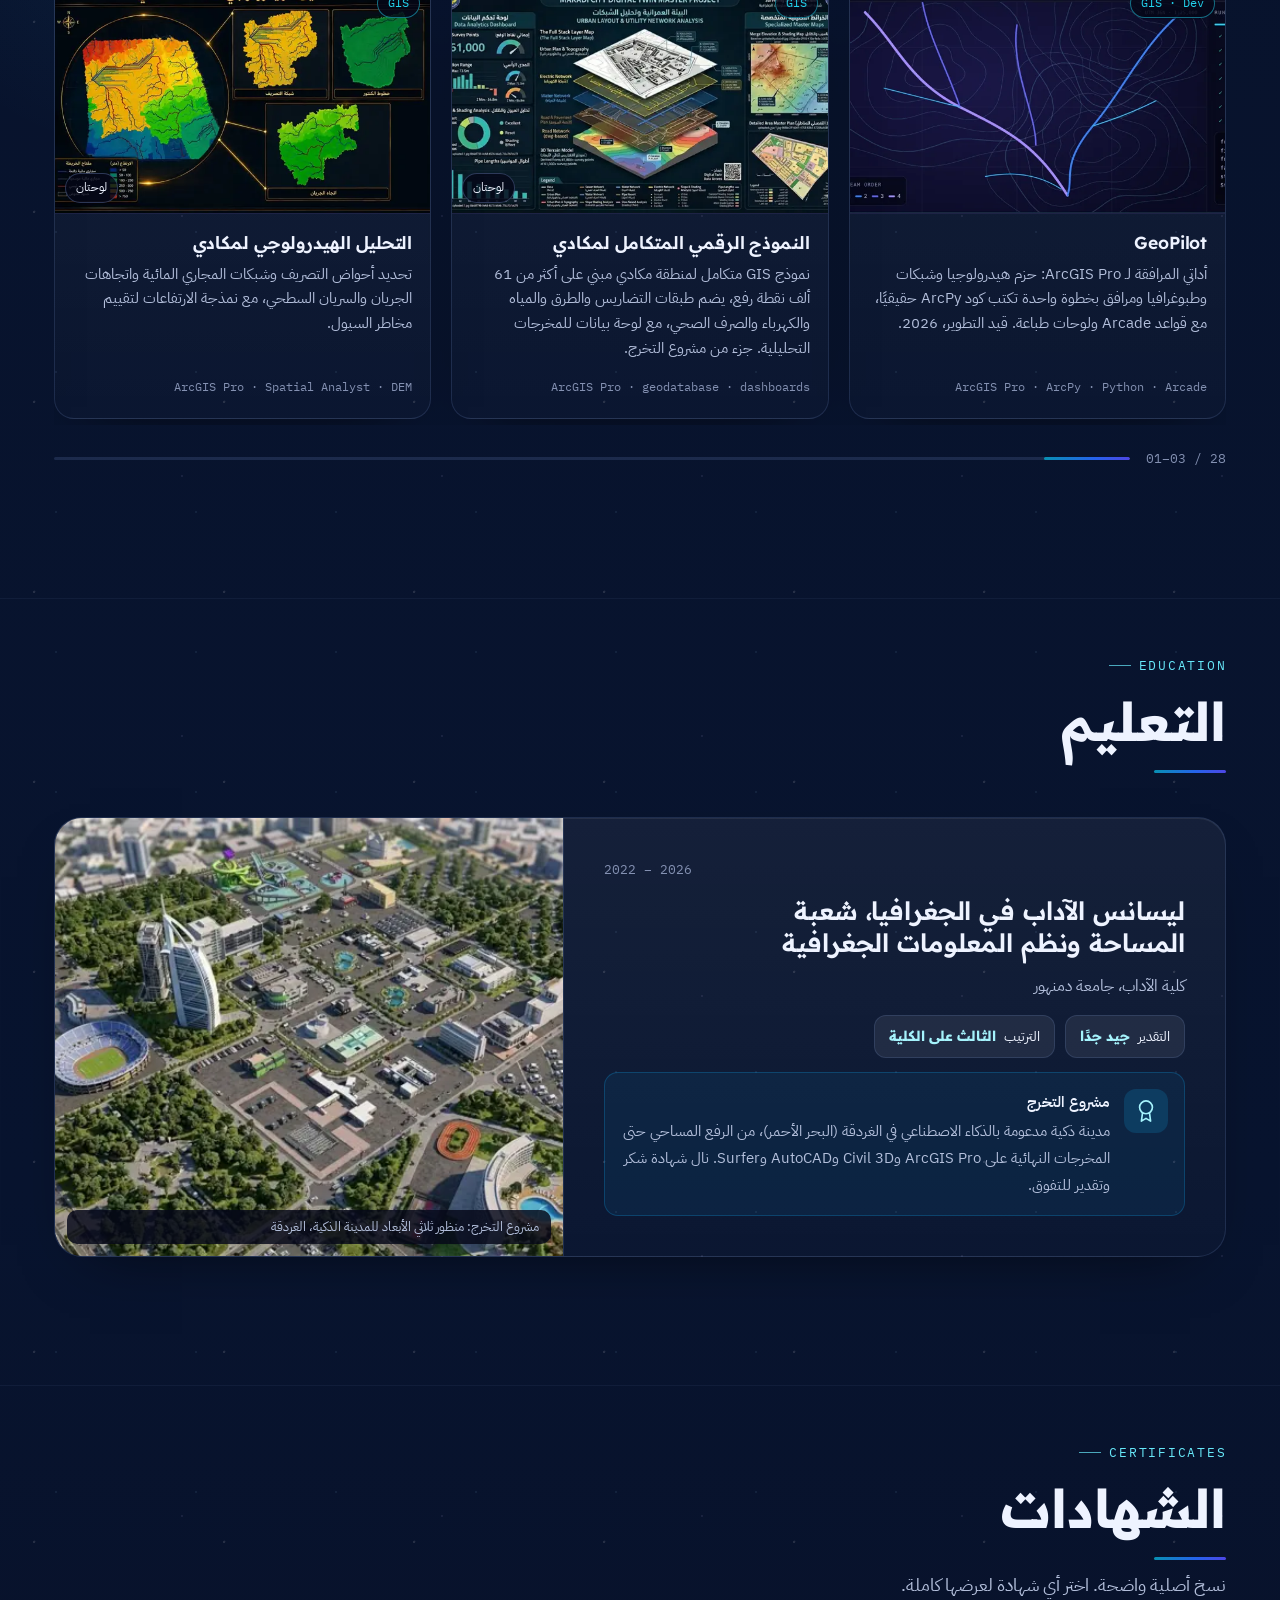
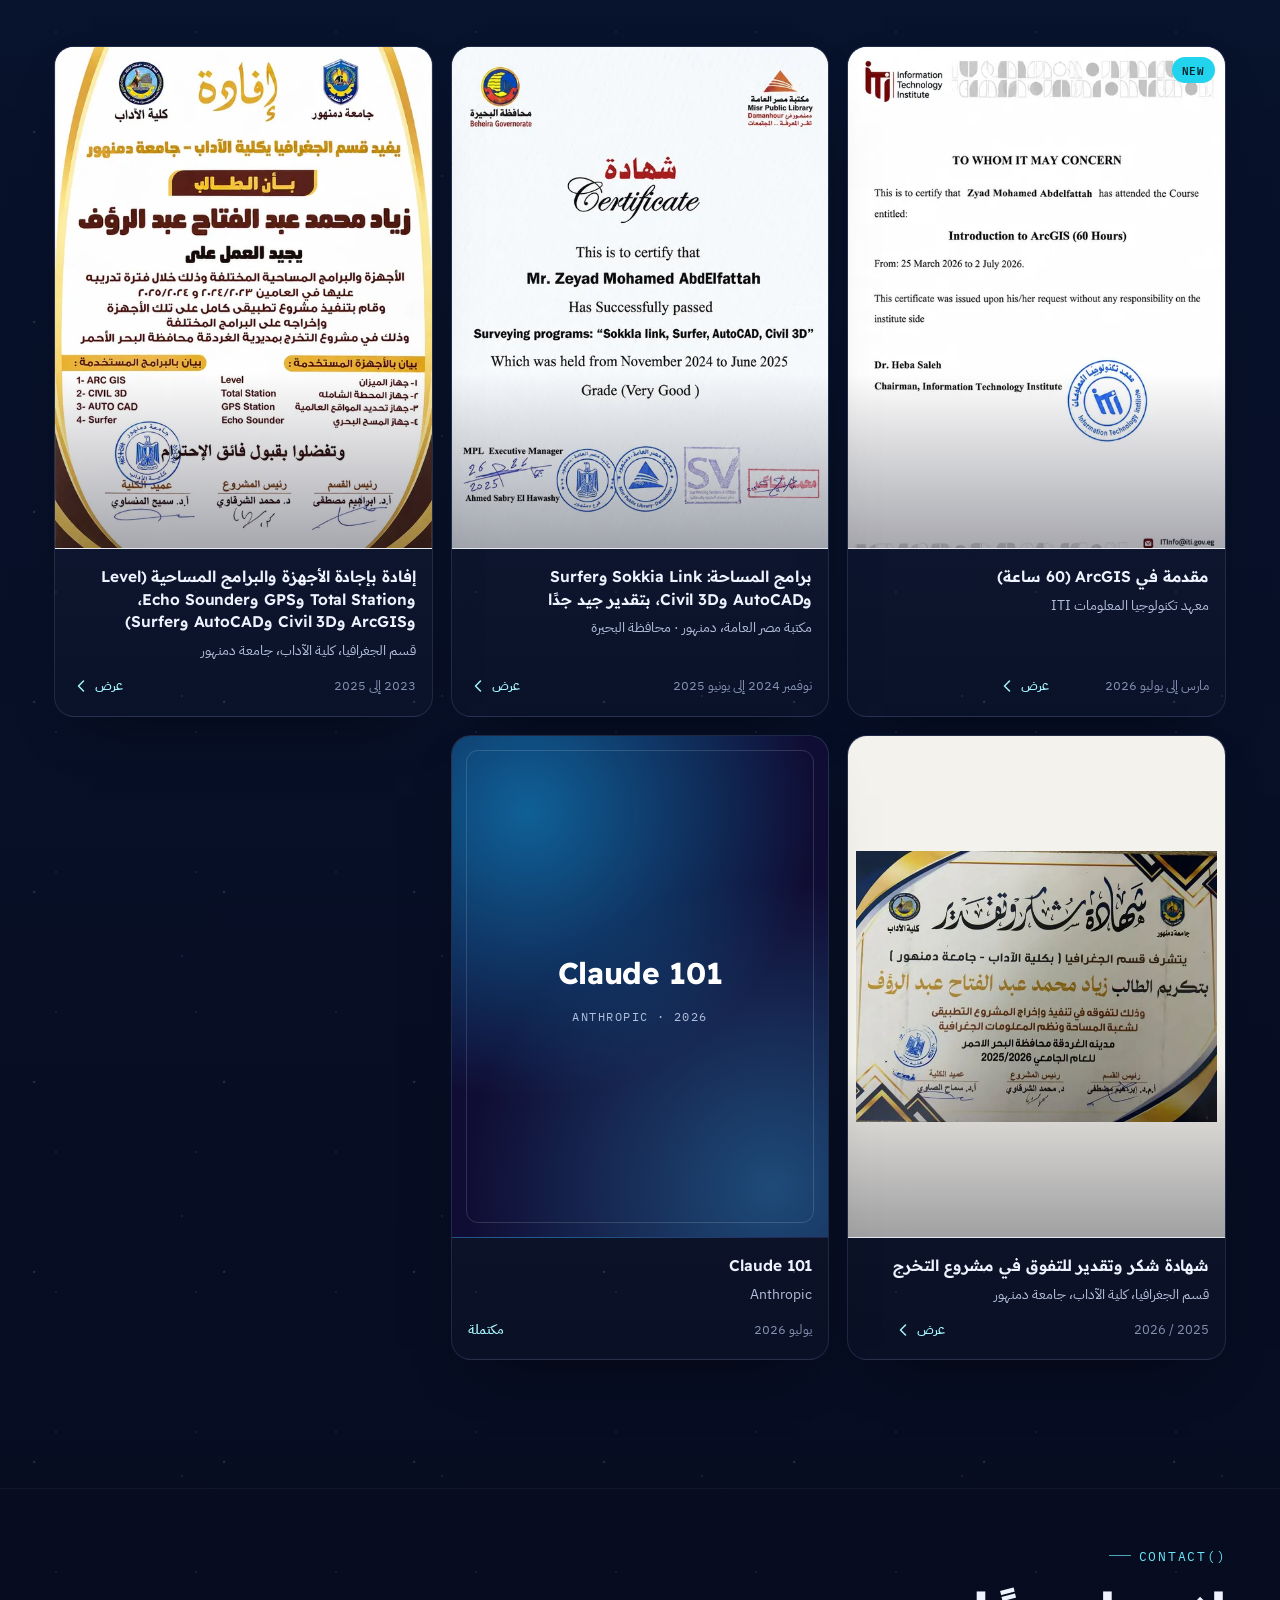
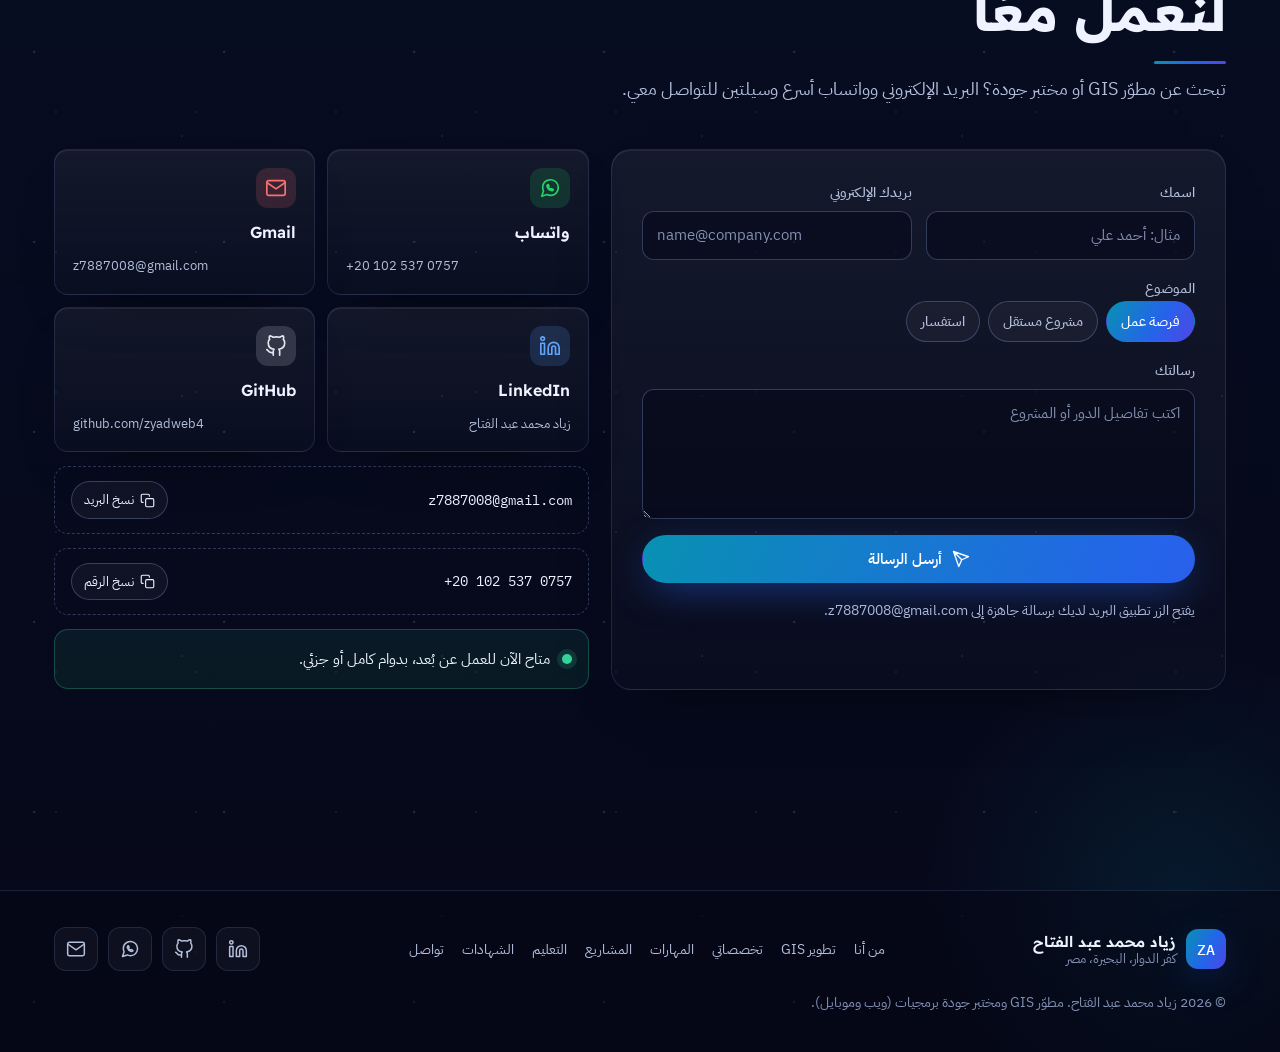
==== commit 89ba1983: "Images on every project card; all QA reports and client sites on track pages - GeoPilot, QA Pro and " ====
--- a/index.html
+++ b/index.html
@@ -333,7 +333,7 @@
     </div>
     <ul class="car-track" id="car-track" data-reveal-group="up" tabindex="0" aria-label="المشاريع" data-en-aria-label="Projects">
       <li data-cat="gis"><a class="pcard k-gis" href="#gisdev">
-      <span class="media"><span class="qapro-art gp-art"><span class="grid-dots"></span><span><span class="big" dir="ltr">1&#8209;click</span><small>ArcGIS Pro analysis packages</small></span></span><span class="tag">GIS · Dev</span></span>
+      <span class="media"><img src="assets/thumb/proj-geopilot.webp" alt="" loading="lazy" decoding="async" width="640" height="400"><span class="tag">GIS · Dev</span></span>
       <span class="body"><h3>GeoPilot</h3><p data-en="My companion tool for ArcGIS Pro: one-step hydrology, network, topographic and utility packages that write real ArcPy, plus Arcade rules and print layouts. In development, 2026.">أداتي المرافقة لـ ArcGIS Pro: حزم هيدرولوجيا وشبكات وطبوغرافيا ومرافق بخطوة واحدة تكتب كود ArcPy حقيقيًا، مع قواعد Arcade ولوحات طباعة. قيد التطوير، 2026.</p><span class="tools">ArcGIS Pro · ArcPy · Python · Arcade</span></span>
     </a></li><li data-cat="gis"><button type="button" class="pcard k-gis" data-images="assets/img/gis-digitaltwin-1.webp,assets/img/gis-digitaltwin-2.webp">
       <span class="media"><img src="assets/thumb/gis-digitaltwin-1.webp" alt="" loading="lazy" decoding="async" width="640" height="400"><span class="tag">GIS</span><span class="pages" data-en="2 sheets">لوحتان</span></span>
@@ -372,7 +372,7 @@
       <span class="media"><img src="assets/thumb/qa-taqdr1-1.webp" alt="" loading="lazy" decoding="async" width="640" height="400"><span class="tag">QA</span><span class="pages" data-en="9 pages">9 صفحات</span></span>
       <span class="body"><h3 data-lb-title data-en="QA reports">تقارير اختبار الجودة</h3><p data-lb-desc data-en="Seven test reports I wrote at Findo Group between July and September 2026, covering five products and 69 issues. Every issue has steps, expected and actual results, a severity and a screenshot.">سبعة تقارير كتبتها في Findo Group بين يوليو وسبتمبر 2026، تغطي خمسة منتجات و69 مشكلة. لكل مشكلة خطوات التكرار والنتيجة المتوقعة والفعلية ودرجة الخطورة ولقطة شاشة.</p><span class="tools">Jira · Xcode Simulator · Android Emulator</span></span>
     </button></li><li data-cat="qa"><a class="pcard k-qa" href="tracks/qa-testing.html#qa-pro">
-      <span class="media"><span class="qapro-art"><span class="grid-dots"></span><span><span class="big">20</span><small>automated test suites</small></span></span><span class="tag">QA · Tool</span></span>
+      <span class="media"><img src="assets/thumb/cover-qa.webp" alt="" loading="lazy" decoding="async" width="640" height="427"><span class="tag">QA · Tool</span><span class="pages" data-en="20 test suites">20 مجموعة اختبار</span></span>
       <span class="body"><h3>QA Pro</h3><p data-en="A desktop app (Electron + Playwright) that opens any website, runs 20 automated test suites and produces a report of the problems found. Personal project, 2026.">تطبيق سطح مكتب (Electron + Playwright) يفتح أي موقع، ويشغّل 20 مجموعة اختبار آلية، ويُخرج تقريرًا بالمشكلات المكتشفة. مشروع شخصي، 2026.</p><span class="tools">Electron · Playwright · JavaScript</span></span>
     </a></li><li data-cat="qa"><button type="button" class="pcard k-qa" data-images="assets/img/qa-findoweb-1.webp,assets/img/qa-findoweb-2.webp,assets/img/qa-findoweb-3.webp">
       <span class="media"><img src="assets/thumb/qa-findoweb-1.webp" alt="" loading="lazy" decoding="async" width="640" height="400"><span class="tag">QA · Web</span><span class="pages" data-en="3 pages">3 صفحات</span></span>
@@ -380,9 +380,9 @@
     </button></li><li data-cat="qa"><button type="button" class="pcard k-qa" data-images="assets/img/qa-findoai-1.webp,assets/img/qa-findoai-2.webp,assets/img/qa-findoai-dark-1.webp,assets/img/qa-findoai-dark-2.webp,assets/img/qa-findoai-dark-3.webp">
       <span class="media"><img src="assets/thumb/qa-findoai-1.webp" alt="" loading="lazy" decoding="async" width="640" height="400"><span class="tag">QA · Web</span><span class="pages" data-en="5 pages">5 صفحات</span></span>
       <span class="body"><h3 data-lb-title data-en="QA reports: Findo AI platform">تقارير منصة Findo AI</h3><p data-lb-desc data-en="Two reports: 17 findings on localization, date and currency formats, AI Actions screens and the Facebook/Instagram integration, plus a dark-mode consistency review with 16 findings across dropdowns, popups and tables. July 2026.">تقريران: 17 بندًا في التوطين وتنسيق التاريخ والعملة وواجهات AI Actions وتكامل Facebook وInstagram، ومراجعة لتناسق الوضع الداكن رصدت 16 ملاحظة في القوائم المنسدلة والنوافذ والجداول. يوليو 2026.</p><span class="tools">Web · Localization · Dark mode</span></span>
-    </button></li><li data-cat="qa"><button type="button" class="pcard k-qa" data-images="assets/img/qa-ontime-1.webp,assets/img/qa-ontime-2.webp,assets/img/qa-ontime-3.webp">
-      <span class="media"><img src="assets/thumb/qa-ontime-1.webp" alt="" loading="lazy" decoding="async" width="640" height="400"><span class="tag">QA · Mobile</span><span class="pages" data-en="3 pages">3 صفحات</span></span>
-      <span class="body"><h3 data-lb-title data-en="On Time beauty salon app">تطبيق On Time لصالونات التجميل</h3><p data-lb-desc data-en="Functional, UI, localization and validation testing on Android and iOS: 10 confirmed bugs, including a critical one that exposed backend errors to users, across booking, scheduling and error handling.">اختبار وظيفي وواجهات وتوطين وتحقق من المدخلات على Android وiOS: 10 مشكلات مؤكدة، منها مشكلة حرجة تُظهر أخطاء الخادم للمستخدم، في الحجز والمواعيد ورسائل الأخطاء.</p><span class="tools">Android · iOS · Localization</span></span>
+    </button></li><li data-cat="qa"><button type="button" class="pcard k-qa" data-images="assets/img/qa-ontime-1.webp,assets/img/qa-ontime-2.webp,assets/img/qa-ontime-3.webp,assets/img/qa-ontime-ar-1.webp,assets/img/qa-ontime-ar-2.webp,assets/img/qa-ontime-ar-3.webp">
+      <span class="media"><img src="assets/thumb/qa-ontime-1.webp" alt="" loading="lazy" decoding="async" width="640" height="400"><span class="tag">QA · Mobile</span><span class="pages" data-en="6 pages">6 صفحات</span></span>
+      <span class="body"><h3 data-lb-title data-en="On Time beauty salon app">تطبيق On Time لصالونات التجميل</h3><p data-lb-desc data-en="Two reports (English and Arabic) for the app and website on Android and iOS: functional, UI, localization and validation testing, 10 confirmed bugs, including a critical one that exposed backend errors to users, across booking, scheduling and error handling.">تقريران (عربي وإنجليزي) للتطبيق والموقع على Android وiOS: اختبار وظيفي وواجهات وتوطين وتحقق من المدخلات، 10 مشكلات مؤكدة، منها مشكلة حرجة تُظهر أخطاء الخادم للمستخدم، في الحجز والمواعيد ورسائل الأخطاء.</p><span class="tools">Android · iOS · Localization</span></span>
     </button></li><li data-cat="qa"><button type="button" class="pcard k-qa" data-images="assets/img/qa-laundry-1.webp,assets/img/qa-laundry-2.webp,assets/img/qa-laundry-3.webp">
       <span class="media"><img src="assets/thumb/qa-laundry-1.webp" alt="" loading="lazy" decoding="async" width="640" height="400"><span class="tag">QA · Mobile</span><span class="pages" data-en="3 pages">3 صفحات</span></span>
       <span class="body"><h3 data-lb-title data-en="Laundry mobile app">تطبيق خدمة الغسيل</h3><p data-lb-desc data-en="Verified the client-reported issues, then tested the app: driver assignment, wallet and subscriptions, currency conversion, payment gateways and unreported payment failures.">التحقق من المشكلات التي أبلغ عنها العميل ثم اختبار التطبيق: إسناد السائقين، والمحفظة والاشتراكات، وتحويل العملة، وبوابات الدفع، وأخطاء الدفع غير المُبلَّغ عنها.</p><span class="tools">Mobile · Payments · Wallet</span></span>
@@ -392,8 +392,17 @@
     </button></li><li data-cat="qa"><button type="button" class="pcard k-qa" data-images="assets/img/qa-b5hunt-1.webp">
       <span class="media"><img src="assets/thumb/qa-b5hunt-1.webp" alt="" loading="lazy" decoding="async" width="640" height="400"><span class="tag">QA · Mobile</span><span class="pages" data-en="1 page">صفحة واحدة</span></span>
       <span class="body"><h3 data-lb-title data-en="B5 Hunt platform">منصة B5 Hunt</h3><p data-lb-desc data-en="Tested the Android business account: 7 bugs (3 critical), including bypassing phone and email verification, an empty package on the packages page and a currency issue at checkout. August 2026.">اختبار حساب الأعمال على Android: 7 مشكلات (3 حرجة)، منها تجاوز التحقق من رقم الهاتف والبريد، وباقة فارغة في صفحة الباقات، ومشكلة في العملة أثناء الدفع. أغسطس 2026.</p><span class="tools">Android · Web · Elementor</span></span>
+    </button></li><li data-cat="qa"><button type="button" class="pcard k-qa" data-images="assets/img/qa-magics-1.webp,assets/img/qa-magics-2.webp,assets/img/qa-magics-3.webp">
+      <span class="media"><img src="assets/thumb/qa-magics-1.webp" alt="" loading="lazy" decoding="async" width="640" height="400"><span class="tag">QA · AI</span><span class="pages" data-en="3 pages">3 صفحات</span></span>
+      <span class="body"><h3 data-lb-title data-en="Auto AI Magics functional QA report">تقرير Auto AI Magics الوظيفي</h3><p data-lb-desc data-en="26 tests across Operations Hub, Omnichannel and HR: 18 passed, 4 failed, 2 partial. Flagged issues in Auto Execute, duplicate prevention and AI-suggested replies, with an action-required release verdict. July 2026.">26 اختبارًا على Operations Hub وOmnichannel وHR: نجح 18 وفشل 4 وجزئي 2. رصد مشكلات في التنفيذ التلقائي ومنع التكرار والردود المقترحة بالذكاء الاصطناعي، والنتيجة: يحتاج إصلاحات قبل الإطلاق. يوليو 2026.</p><span class="tools">Web · AI features · Workflows</span></span>
+    </button></li><li data-cat="qa"><button type="button" class="pcard k-qa" data-images="assets/img/qa-urclinic-web-1.webp,assets/img/qa-urclinic-web-2.webp,assets/img/qa-urclinic-web-3.webp">
+      <span class="media"><img src="assets/thumb/qa-urclinic-web-1.webp" alt="" loading="lazy" decoding="async" width="640" height="400"><span class="tag">QA · Web</span><span class="pages" data-en="3 pages">3 صفحات</span></span>
+      <span class="body"><h3 data-lb-title data-en="URClinic website bug report">تقرير عيوب موقع URClinic</h3><p data-lb-desc data-en="Arabic report for the clinic management website: a bug summary, then each issue with steps, expected vs actual results and screenshots, including language switching, appointment list refresh and list export.">تقرير عربي لموقع إدارة العيادات: ملخص بالعيوب ثم تفاصيل كل مشكلة بالخطوات والنتيجة المتوقعة والفعلية ولقطات الشاشة، منها تبديل اللغة وتحديث قائمة المواعيد وتصدير القوائم.</p><span class="tools">Web · Dashboard · AR / EN</span></span>
+    </button></li><li data-cat="qa"><button type="button" class="pcard k-qa" data-images="assets/img/qa-urclinic-app-3.webp,assets/img/qa-urclinic-app-1.webp,assets/img/qa-urclinic-app-2.webp">
+      <span class="media"><img src="assets/thumb/qa-urclinic-app-3.webp" alt="" loading="lazy" decoding="async" width="640" height="400"><span class="tag">QA · Mobile</span><span class="pages" data-en="3 pages">3 صفحات</span></span>
+      <span class="body"><h3 data-lb-title data-en="URClinic app and website test report">تقرير اختبار تطبيق وموقع URClinic</h3><p data-lb-desc data-en="Tested the patient app and website with a screenshot for every issue: login and verification, doctor and clinic listings, ratings and booking screens.">اختبار تطبيق المرضى والموقع مع لقطات شاشة لكل مشكلة: تسجيل الدخول والتحقق، وعرض الأطباء والعيادات، والتقييمات، وصفحات الحجز.</p><span class="tools">Mobile · Web · Screenshots</span></span>
     </button></li><li data-cat="web"><a class="pcard k-web" href="tracks/web-development.html">
-      <span class="media mock-media"><span class="mock-browser mb-store" dir="ltr" aria-hidden="true"><span class="mb-bar"><i></i><i></i><i></i><span></span></span><span class="mb-body"><span class="mb-hero"><i></i><i></i><b></b></span><span class="mb-grid"><i></i><i></i><i></i></span></span></span><span class="tag">Web · Flutter</span></span>
+      <span class="media"><img src="assets/thumb/cover-web.webp" alt="" loading="lazy" decoding="async" width="640" height="360"><span class="tag">Web · Flutter</span></span>
       <span class="body"><h3 data-en="Web and Flutter projects">مشاريع الويب وFlutter</h3><p data-en="Business websites with Elementor and complete WooCommerce stores, plus the projects listed on my GitHub: RNTUP (Flutter), Clinic System, Footwear Store and the Findo Group site.">مواقع شركات بـ Elementor ومتاجر WooCommerce كاملة، إلى جانب المشاريع المدرجة في ملفي على GitHub: RNTUP (Flutter)، وClinic System، وFootwear Store، وموقع Findo Group.</p><span class="tools">WordPress · WooCommerce · Flutter</span></span>
     </a></li><li data-cat="web"><button type="button" class="pcard k-web" data-images="assets/img/web-rizaqueen.webp">
       <span class="media"><img src="assets/thumb/web-rizaqueen.webp" alt="" loading="lazy" decoding="async" width="640" height="400"><span class="tag">Web · Store</span></span>
@@ -409,7 +418,7 @@
       <span class="body"><h3 data-lb-title data-en="Mazayada national auctions platform">منصة مزايدة الوطنية</h3><p data-lb-desc data-en="The national digital platform for public auctions: join live auctions with full transparency and real-time price tracking.">المنصة الوطنية الرقمية للمزايدات العمومية، تتيح المشاركة في المزايدات الحية بشفافية كاملة وتتبّع فوري للأسعار.</p><span class="tools">Web · Mobile app</span></span>
     </button></li>
     </ul>
-    <div class="car-foot"><span class="car-count" id="car-count" aria-hidden="true">01 / 25</span><div class="car-progress" aria-hidden="true"><i id="car-progress"></i></div></div>
+    <div class="car-foot"><span class="car-count" id="car-count" aria-hidden="true">01 / 28</span><div class="car-progress" aria-hidden="true"><i id="car-progress"></i></div></div>
   </div>
 </section>
 
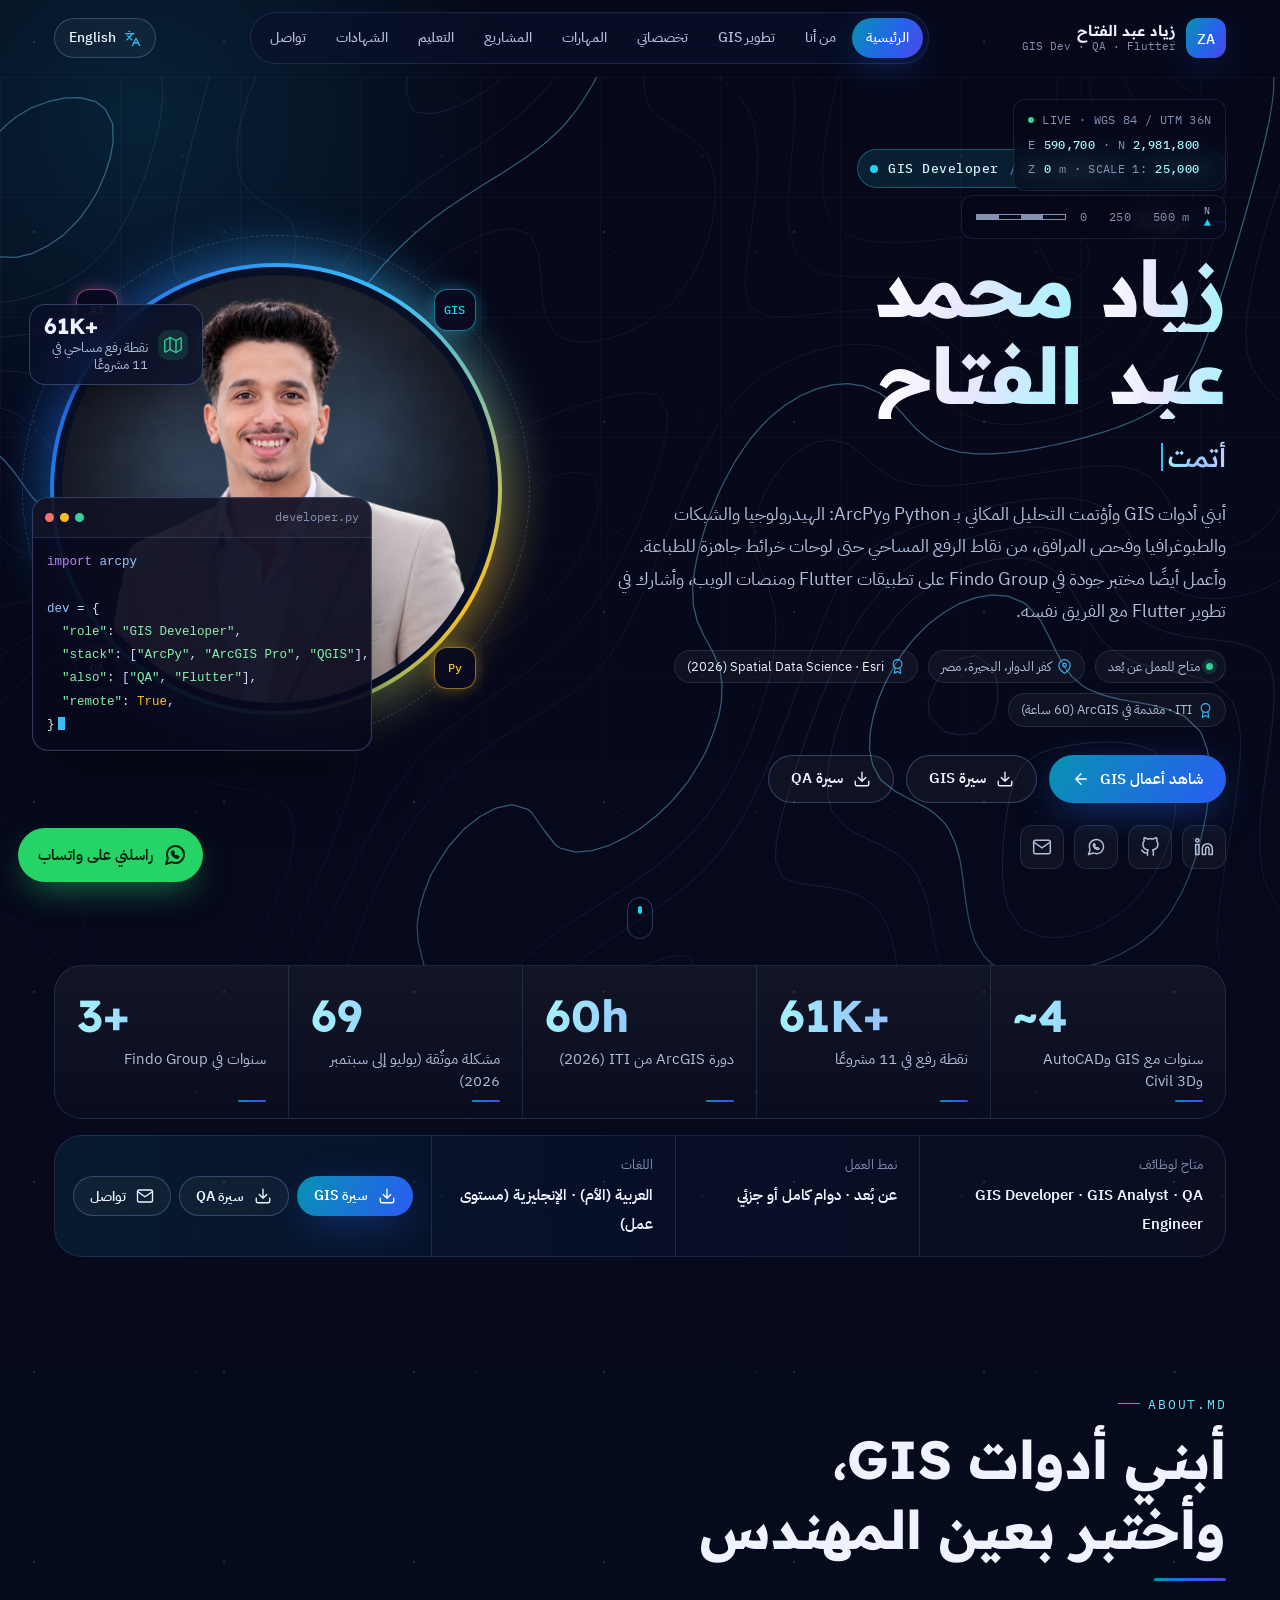
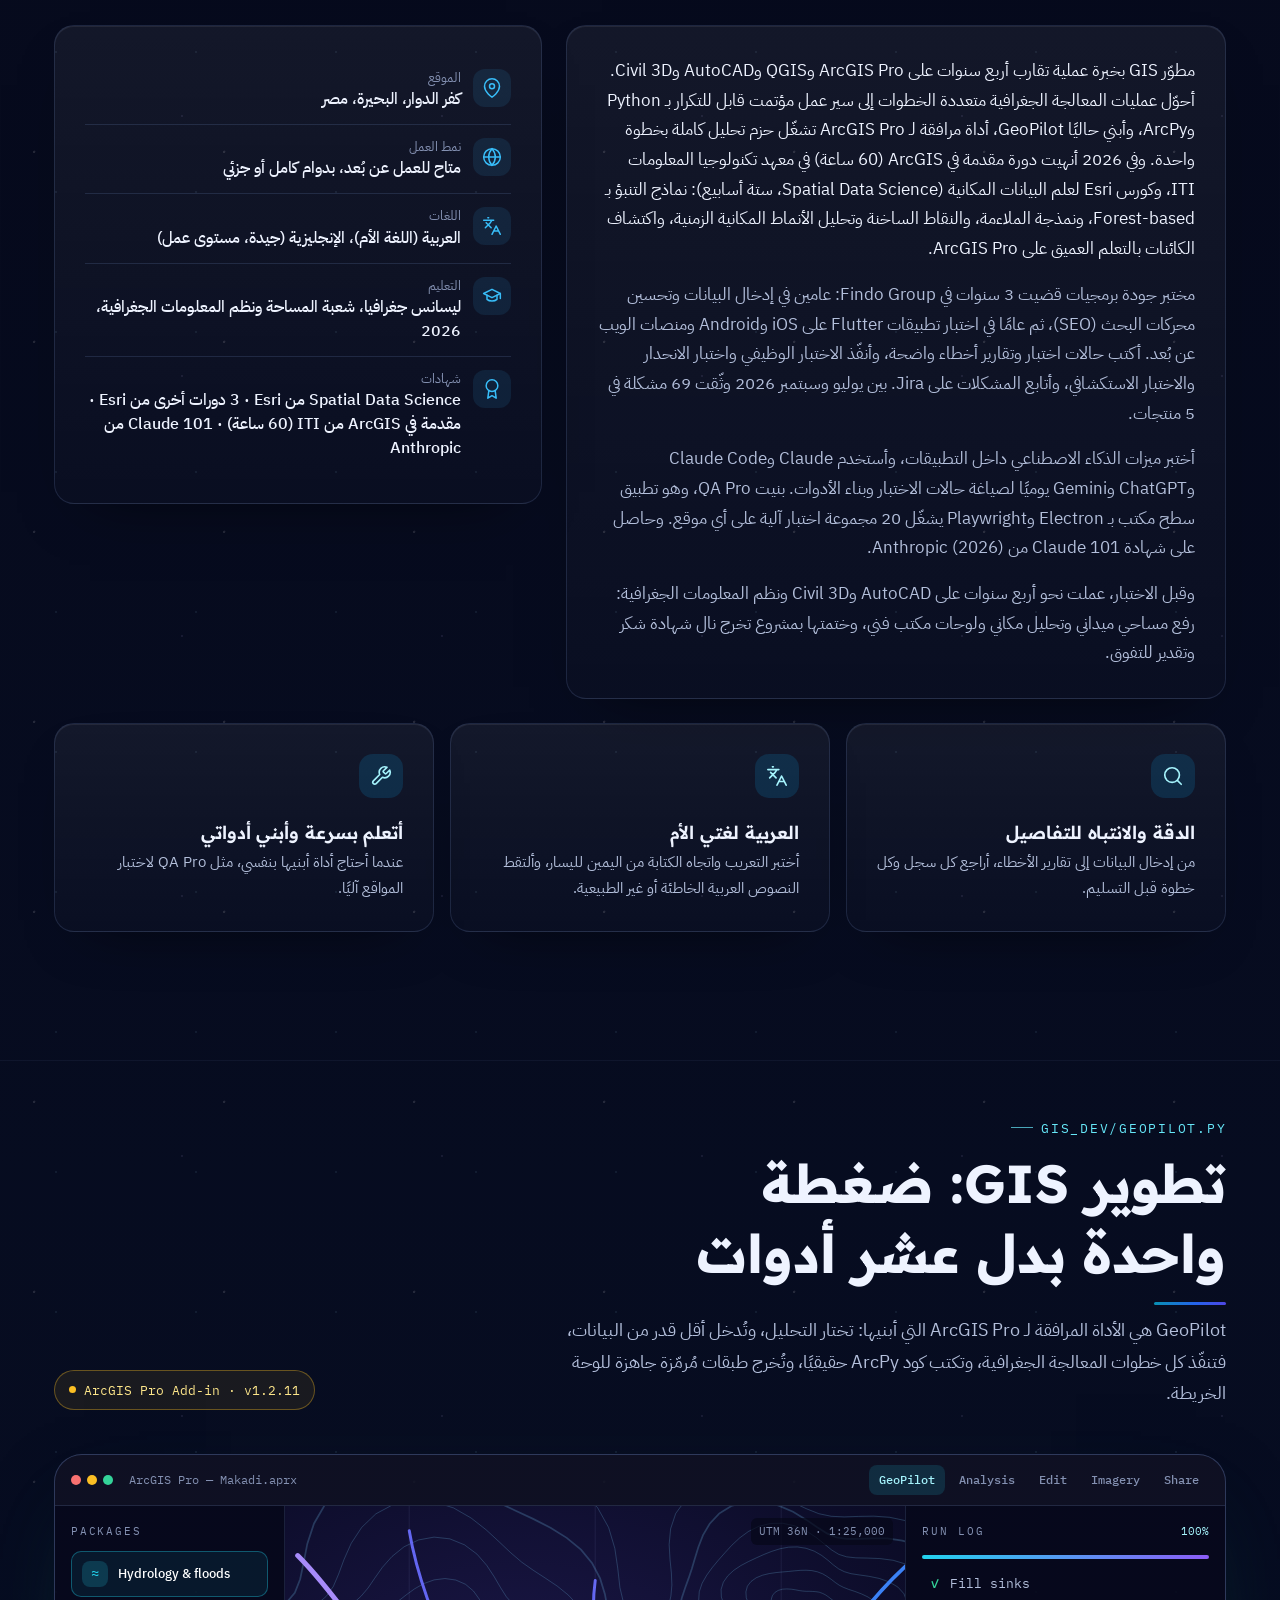
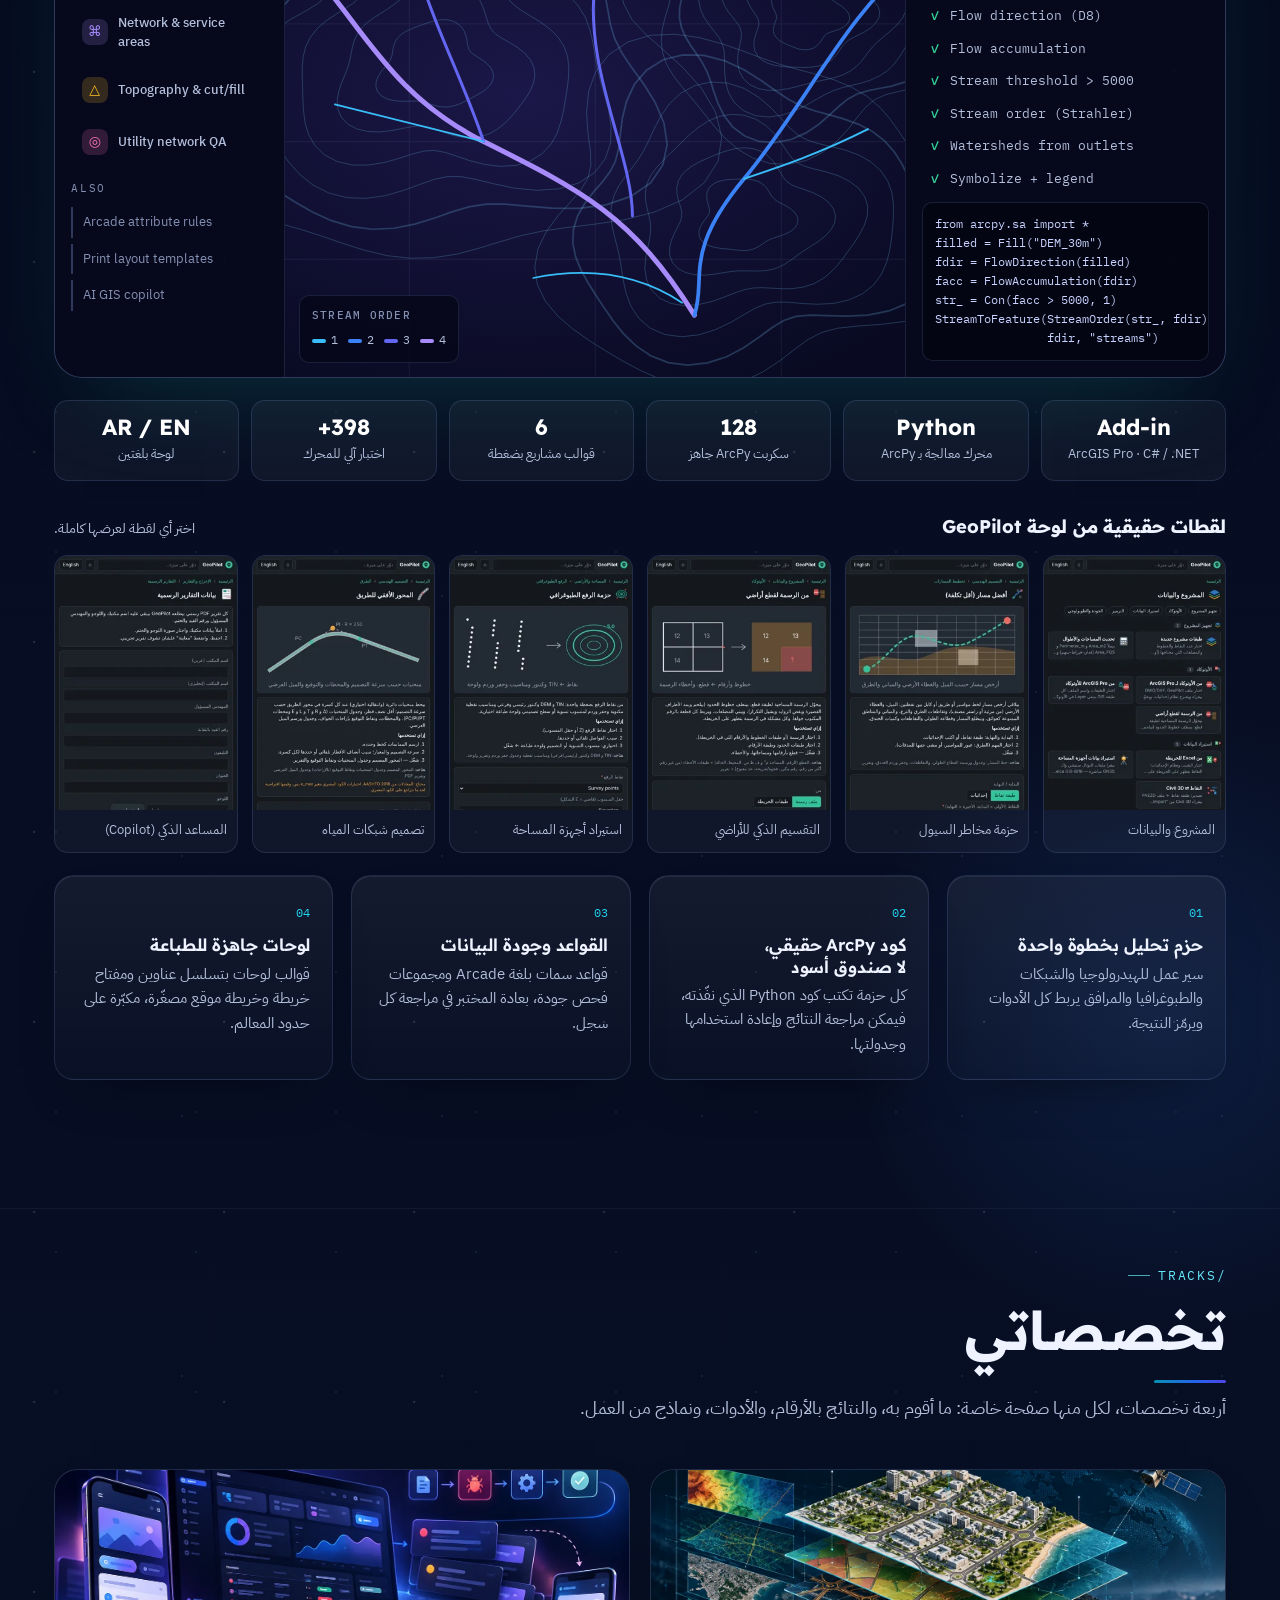
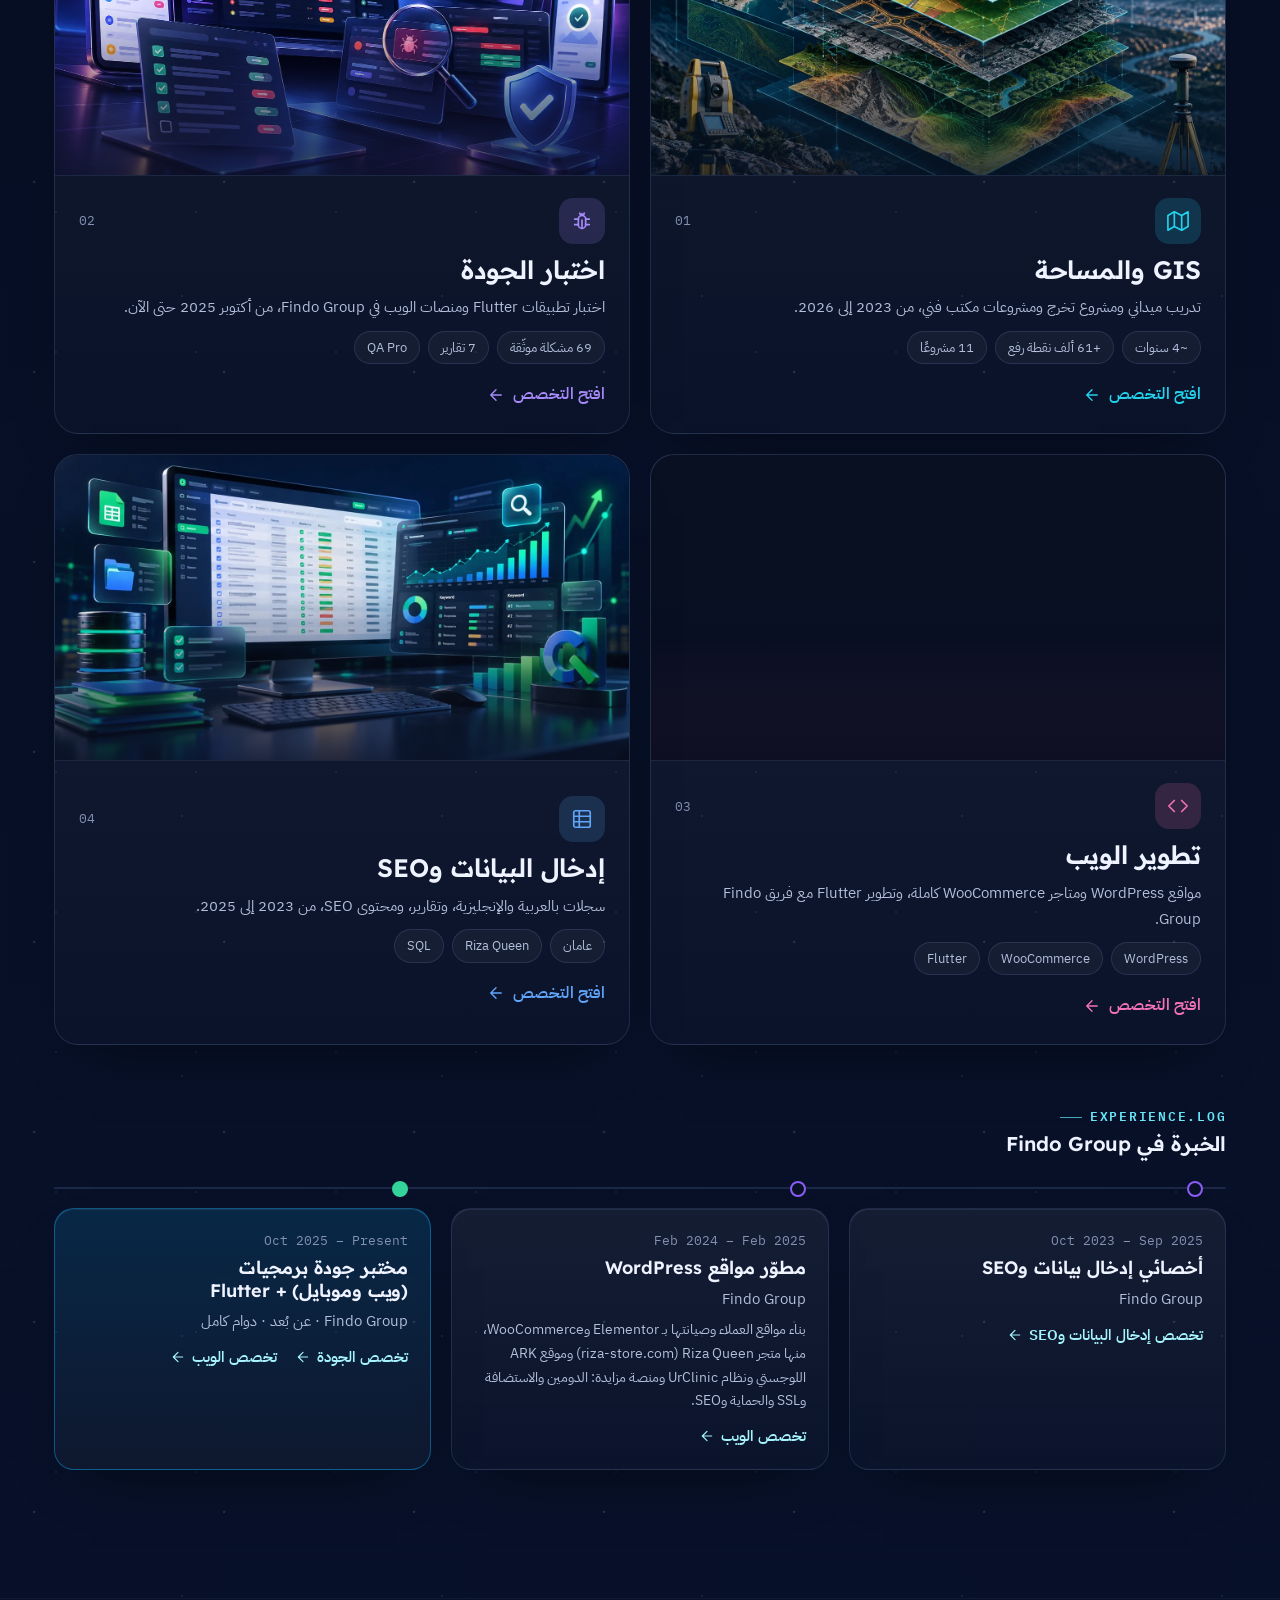
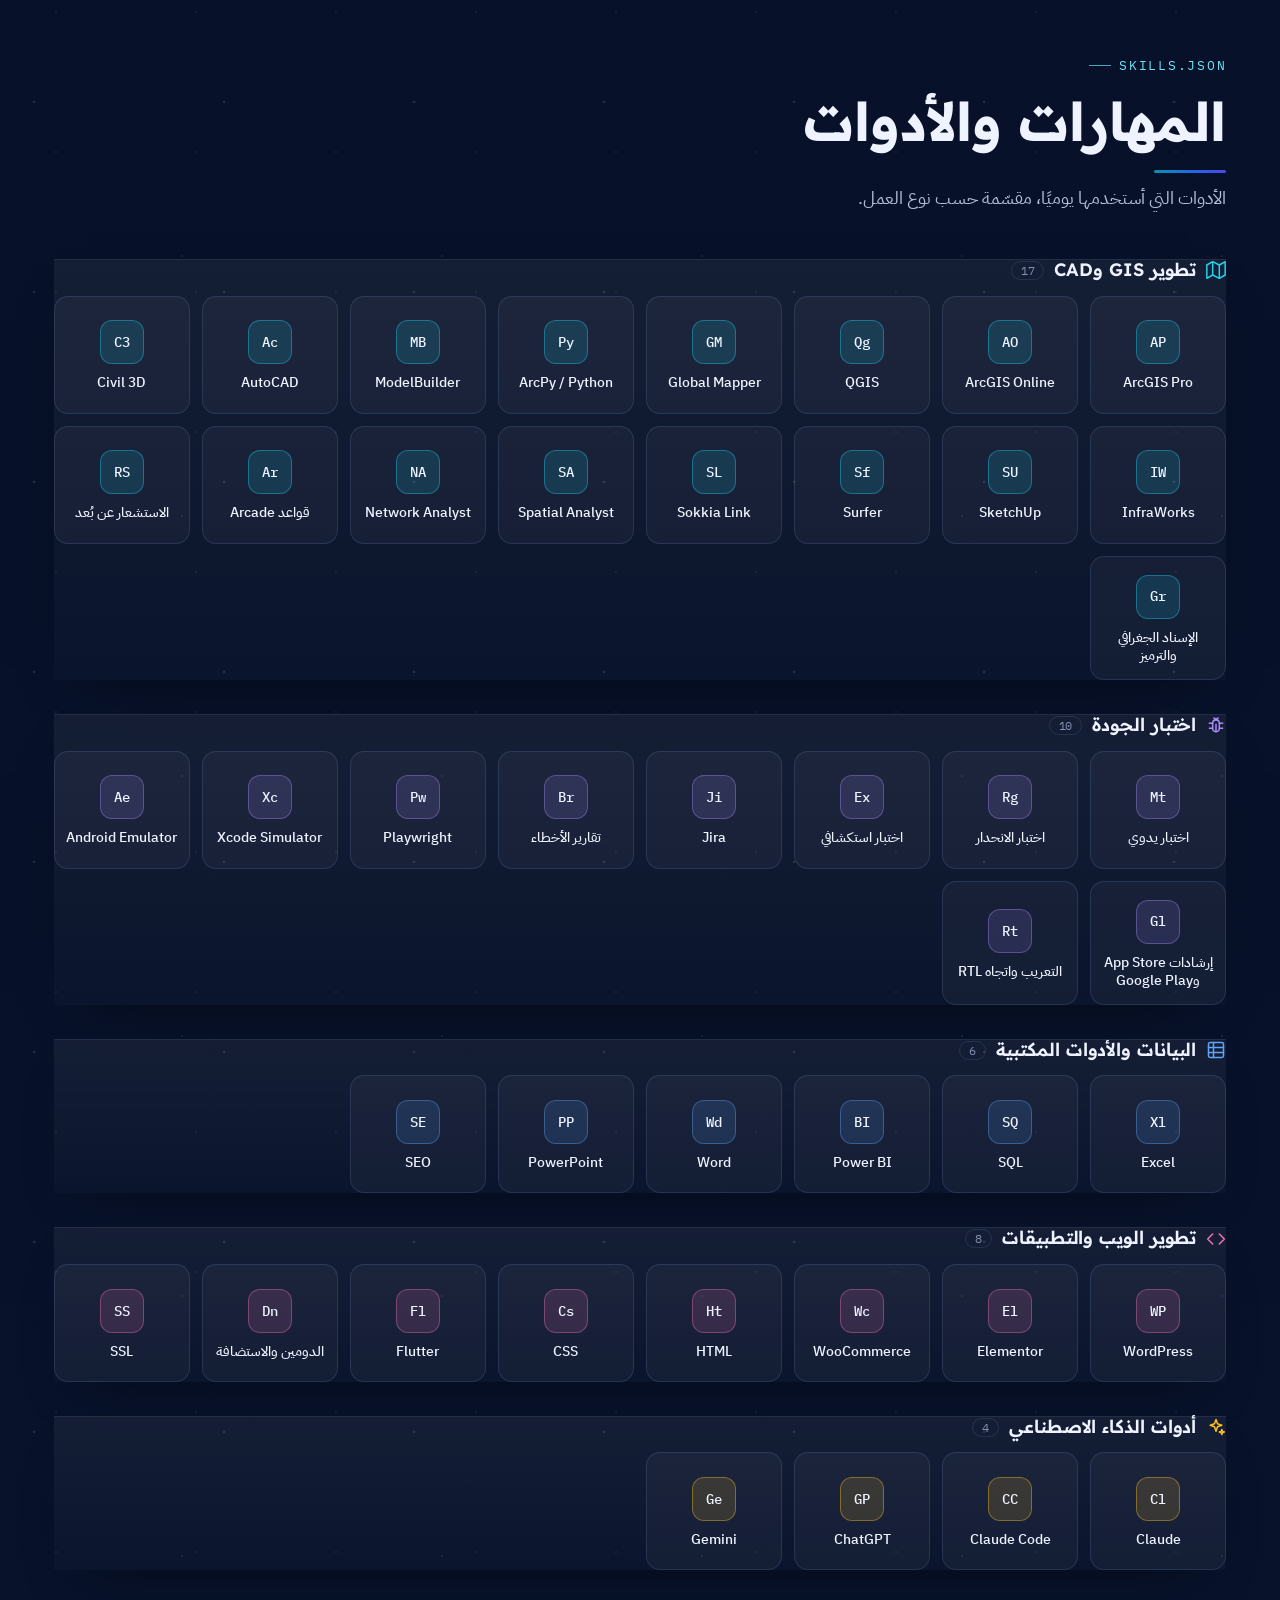
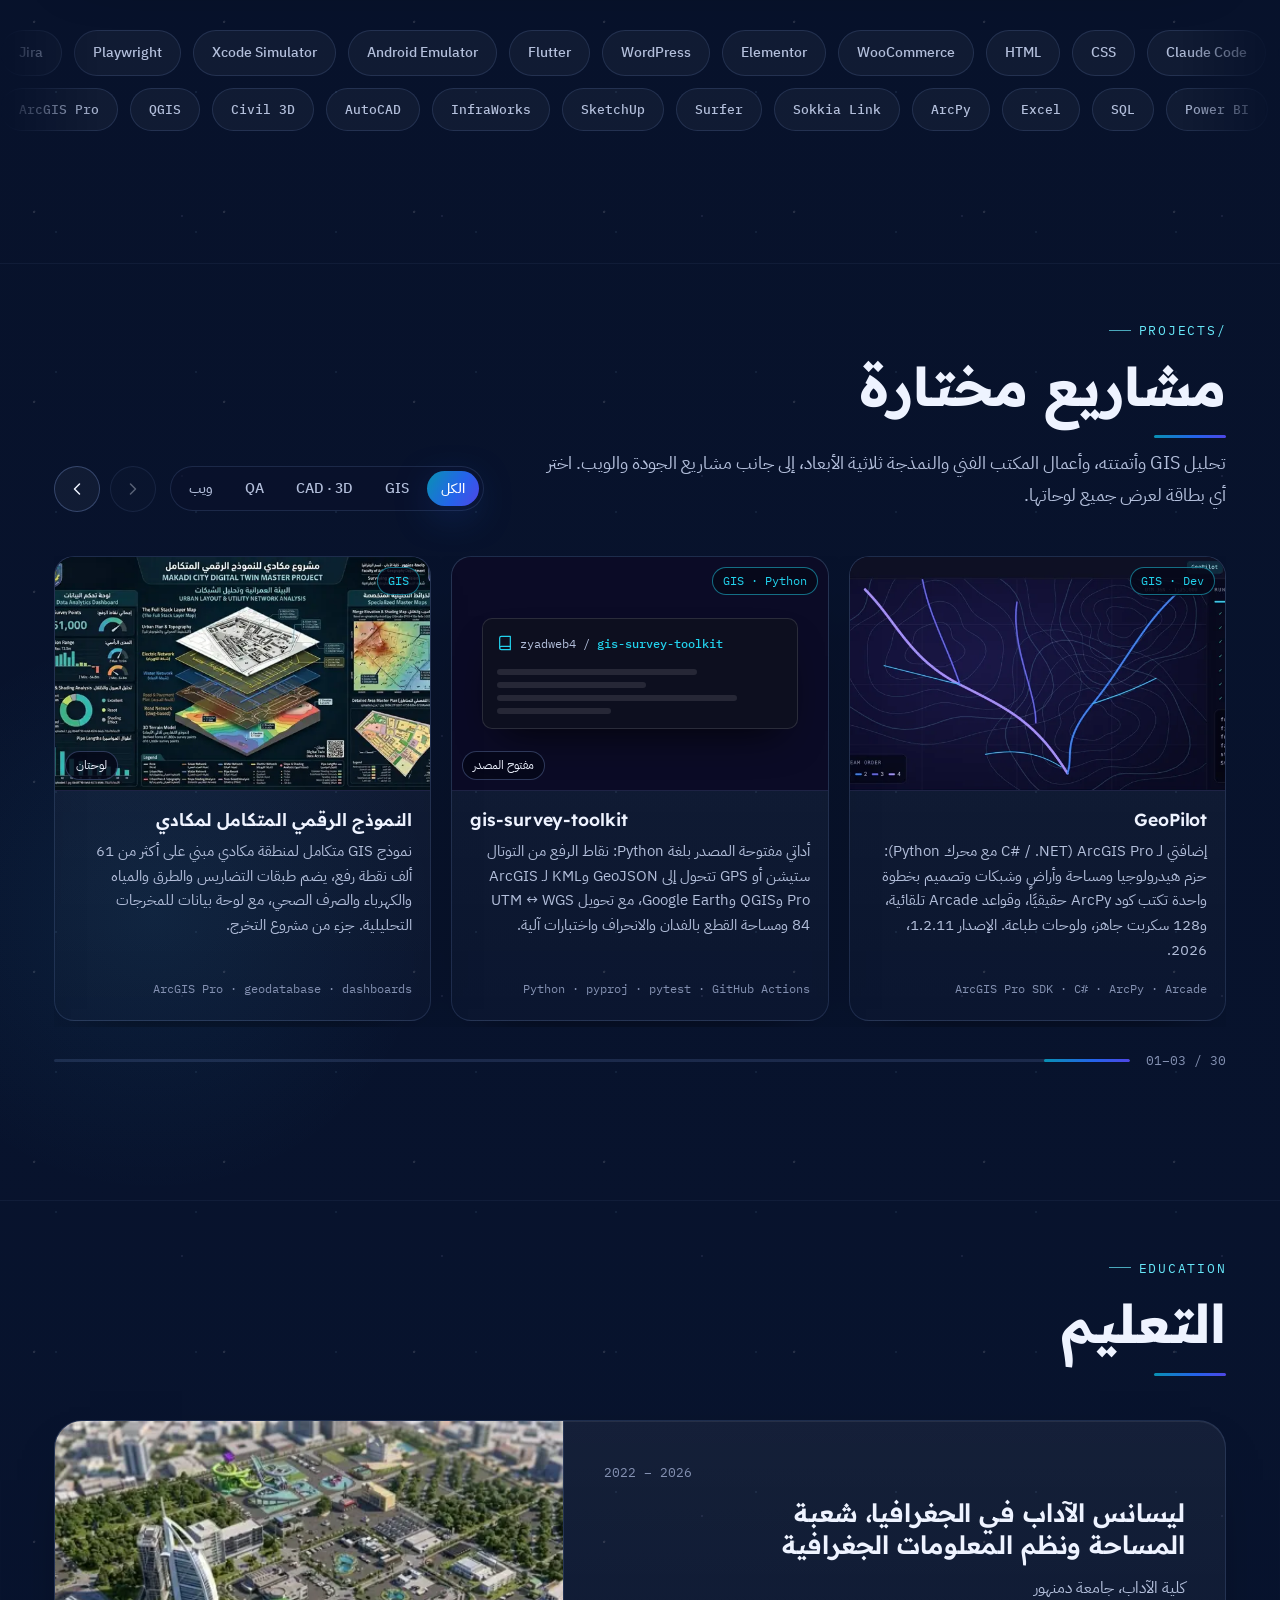
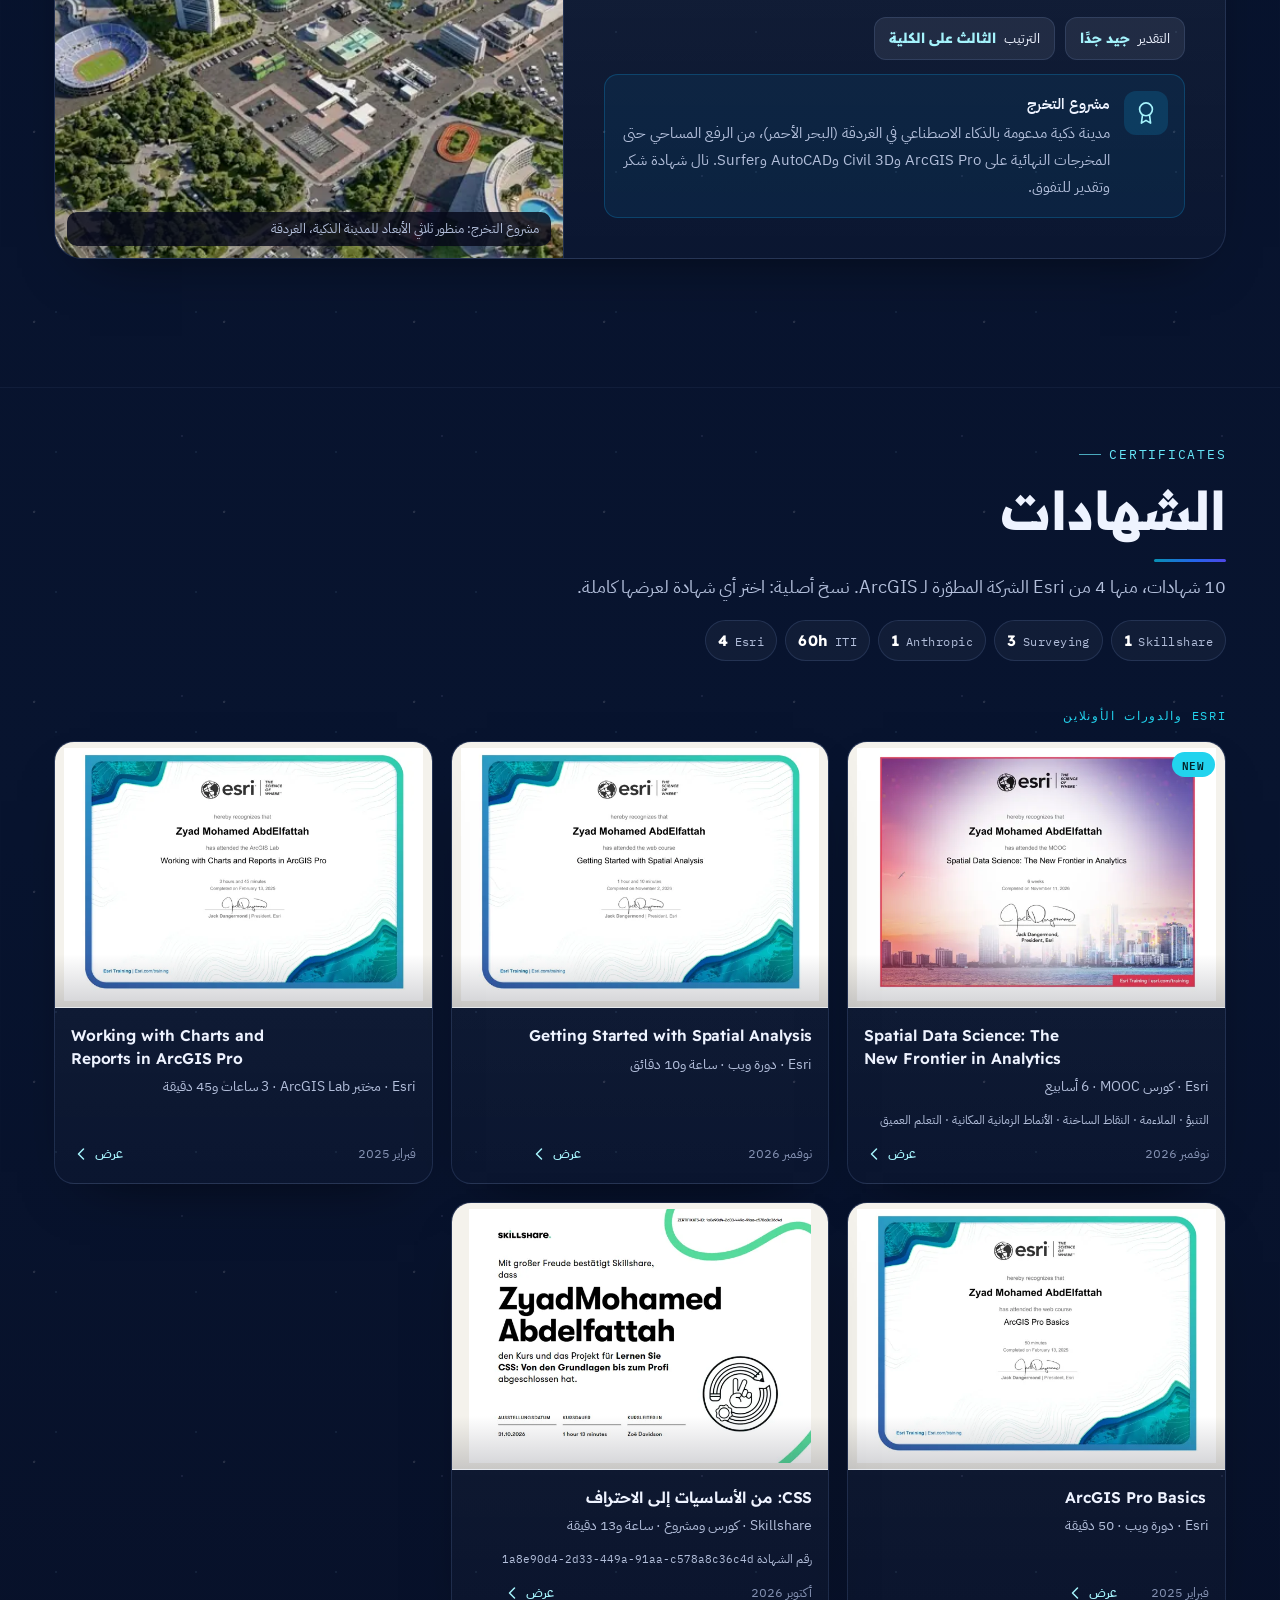
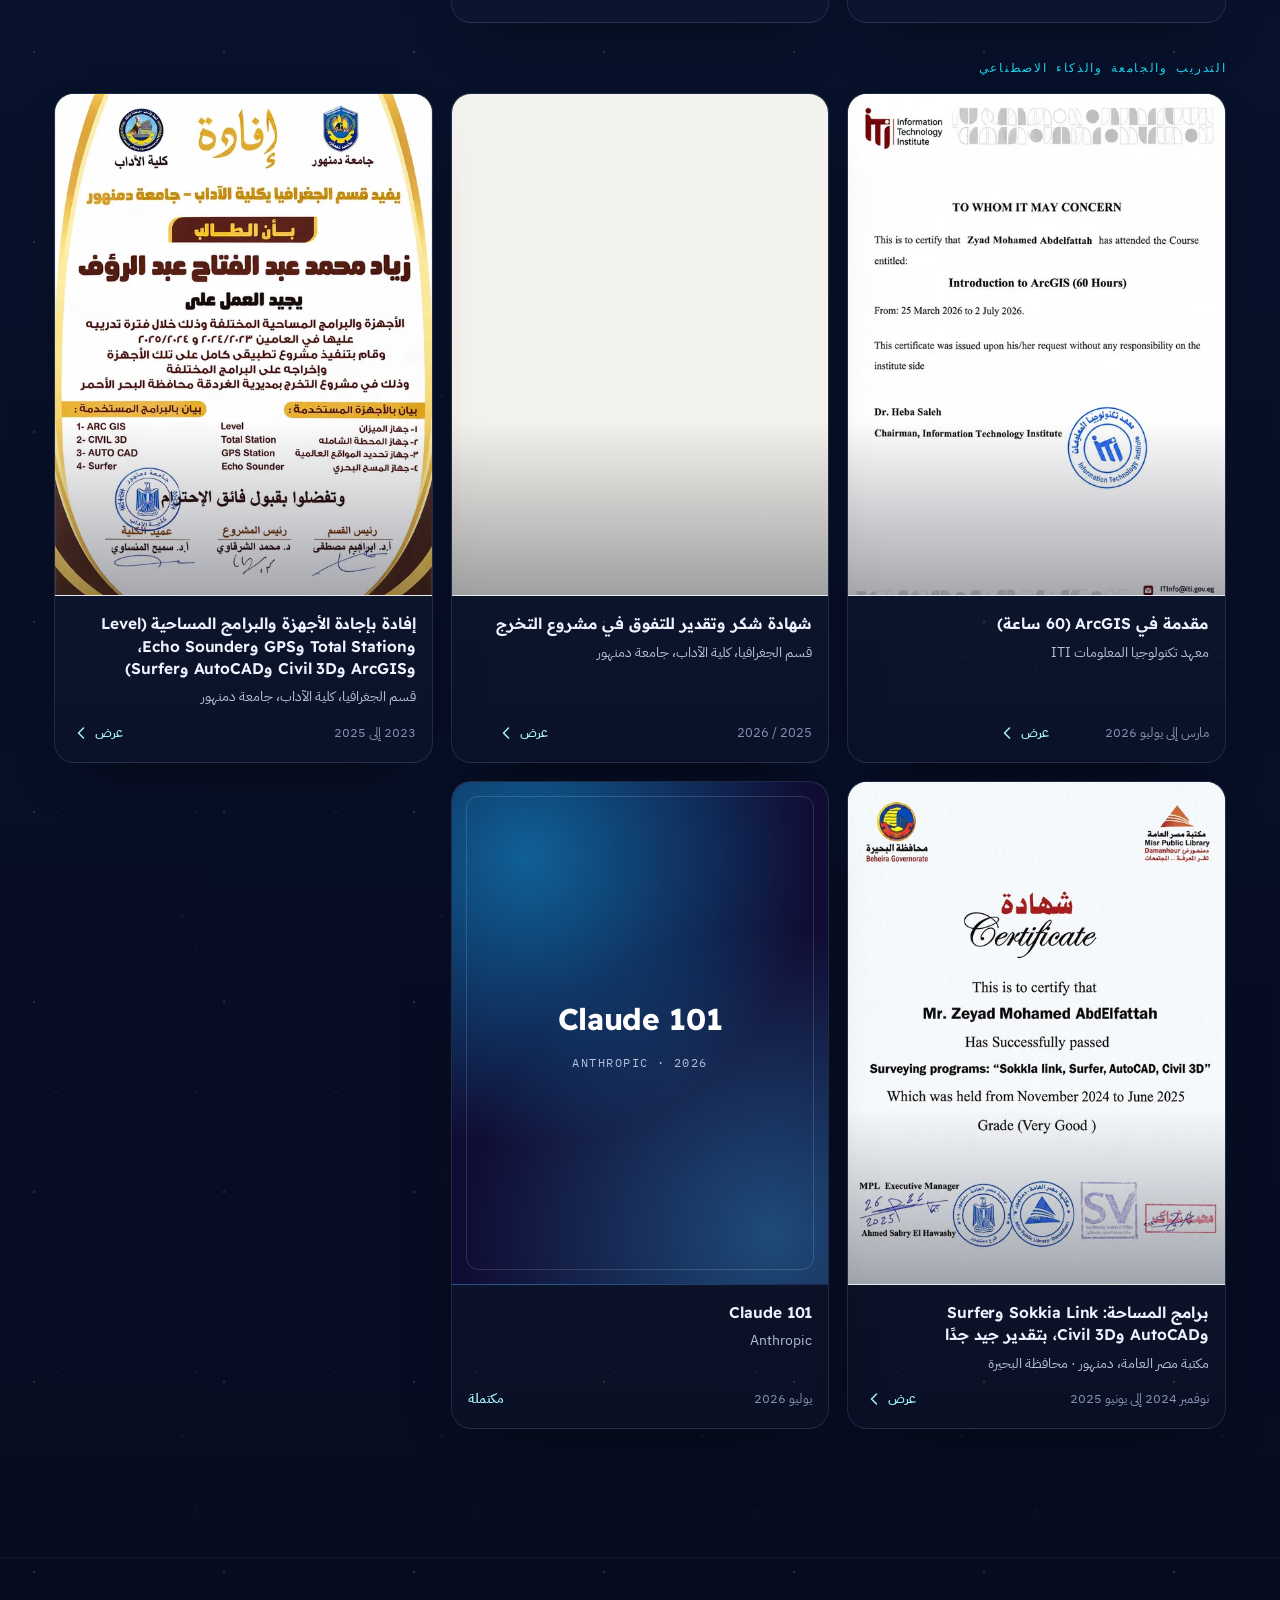
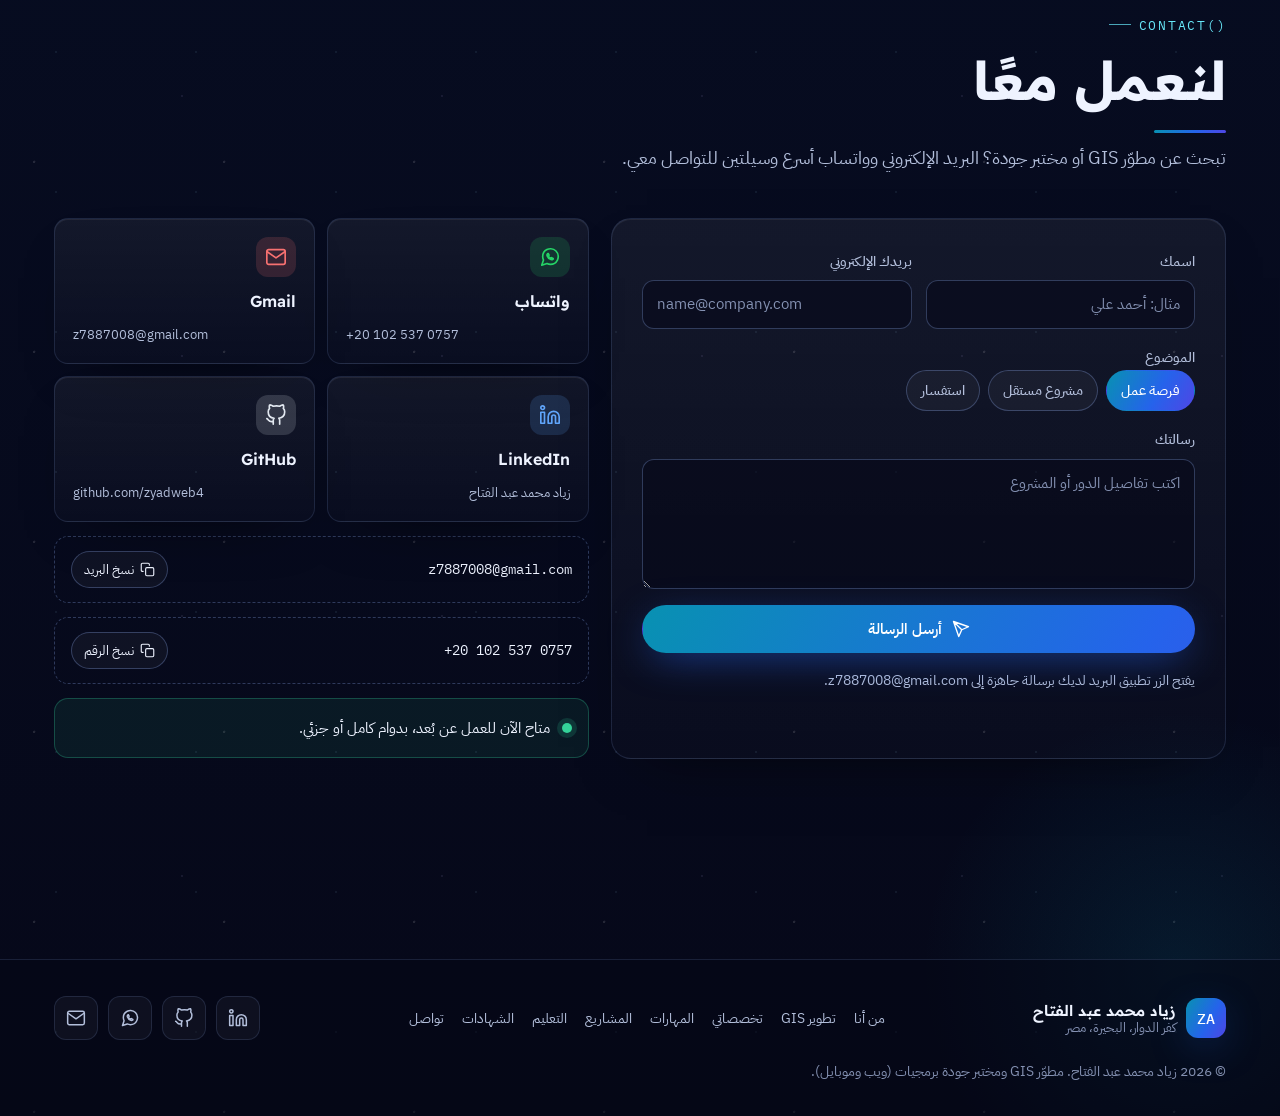
==== commit 3bddb950: "New photo, Esri and Skillshare certificates, GeoPilot screenshots, real repo links - Replace hero po" ====
--- a/index.html
+++ b/index.html
@@ -11,7 +11,7 @@
 <meta property="og:type" content="website">
 <meta property="og:title" content="Zyad Mohamed Abdelfattah | GIS Developer &amp; QA Engineer">
 <meta property="og:description" content="Portfolio of Zyad Mohamed Abdelfattah, GIS Developer (ArcGIS Pro, ArcPy, QGIS) and QA Engineer (web and mobile). Kafr El Dawar, Beheira, Egypt. Open to remote roles.">
-<meta property="og:image" content="assets/zyad.jpg">
+<meta property="og:image" content="https://zyad-mohamed-abdelfattah.vercel.app/assets/zyad.jpg">
 <meta property="og:image:width" content="900">
 <meta property="og:image:height" content="900">
 <meta property="og:image:alt" content="Zyad Mohamed Abdelfattah">
@@ -20,7 +20,7 @@
 <meta name="twitter:card" content="summary">
 <meta name="twitter:title" content="Zyad Mohamed Abdelfattah | GIS Developer &amp; QA Engineer">
 <meta name="twitter:description" content="Portfolio of Zyad Mohamed Abdelfattah, GIS Developer (ArcGIS Pro, ArcPy, QGIS) and QA Engineer (web and mobile). Kafr El Dawar, Beheira, Egypt. Open to remote roles.">
-<meta name="twitter:image" content="assets/zyad.jpg">
+<meta name="twitter:image" content="https://zyad-mohamed-abdelfattah.vercel.app/assets/zyad.jpg">
 <link rel="icon" href="data:image/svg+xml,%3Csvg xmlns='http://www.w3.org/2000/svg' viewBox='0 0 64 64'%3E%3Cdefs%3E%3ClinearGradient id='g' x1='0' y1='0' x2='1' y2='1'%3E%3Cstop offset='0' stop-color='%2306b6d4'/%3E%3Cstop offset='1' stop-color='%232563eb'/%3E%3C/linearGradient%3E%3C/defs%3E%3Crect width='64' height='64' rx='16' fill='url(%23g)'/%3E%3Ctext x='32' y='43' font-family='monospace' font-size='30' font-weight='700' fill='white' text-anchor='middle'%3EZ%3C/text%3E%3C/svg%3E">
 <link rel="preconnect" href="https://fonts.googleapis.com"><link rel="preconnect" href="https://fonts.gstatic.com" crossorigin><link rel="stylesheet" href="https://fonts.googleapis.com/css2?family=IBM+Plex+Mono:wght@400;500&family=IBM+Plex+Sans+Arabic:wght@400;500;600;700&family=Readex+Pro:wght@400;500;600;700&display=swap">
 <link rel="stylesheet" href="css/site.css">
@@ -133,6 +133,7 @@
       <div class="hero-meta rise d3">
         <span class="chip"><span class="dot" aria-hidden="true"></span><span data-en="Open to remote roles">متاح للعمل عن بُعد</span></span>
         <span class="chip"><svg class="ic " aria-hidden="true"><use href="#i-pin"></use></svg><span data-en="Kafr El Dawar, Beheira, Egypt">كفر الدوار، البحيرة، مصر</span></span>
+        <a class="chip" href="#certificates"><svg class="ic " aria-hidden="true"><use href="#i-award"></use></svg><span data-en="Esri · Spatial Data Science MOOC (2026)">Esri · ‏Spatial Data Science ‏(2026)</span></a>
         <span class="chip"><svg class="ic " aria-hidden="true"><use href="#i-award"></use></svg><span data-en="ITI · Introduction to ArcGIS (60h)">ITI · مقدمة في ArcGIS ‏(60 ساعة)</span></span>
       </div>
       <div class="cta-row rise d4">
@@ -187,12 +188,12 @@
     <div class="sec-head"><div><p class="eyebrow">about.md</p><h2 class="h2" data-reveal="heading" id="about-h" data-en="I build GIS tools, and I test like an engineer">أبني أدوات GIS، وأختبر بعين المهندس</h2></div></div>
     <div class="about-grid">
       <div class="panel about-copy" data-reveal="left">
-        <p data-en="GIS Developer with about four years of hands-on work in ArcGIS Pro, QGIS, AutoCAD and Civil 3D. I turn multi-step geoprocessing into scripted, repeatable workflows with Python and ArcPy, and I am building GeoPilot, a companion tool for ArcGIS Pro that runs whole analysis packages in one step. In 2026 I completed the 60-hour Introduction to ArcGIS course at ITI.">مطوّر GIS بخبرة عملية تقارب أربع سنوات على ArcGIS Pro وQGIS وAutoCAD وCivil 3D. أحوّل عمليات المعالجة الجغرافية متعددة الخطوات إلى سير عمل مؤتمت قابل للتكرار بـ Python وArcPy، وأبني حاليًا GeoPilot، أداة مرافقة لـ ArcGIS Pro تشغّل حزم تحليل كاملة بخطوة واحدة. وفي 2026 أنهيت دورة مقدمة في ArcGIS ‏(60 ساعة) في معهد تكنولوجيا المعلومات ITI.</p>
+        <p data-en="GIS Developer with about four years of hands-on work in ArcGIS Pro, QGIS, AutoCAD and Civil 3D. I turn multi-step geoprocessing into scripted, repeatable workflows with Python and ArcPy, and I am building GeoPilot, a companion tool for ArcGIS Pro that runs whole analysis packages in one step. In 2026 I completed the 60-hour Introduction to ArcGIS course at ITI and Esri's six-week Spatial Data Science MOOC, covering prediction with forest-based models, suitability modeling, hot spot and space-time pattern mining, and deep-learning object detection in ArcGIS Pro.">مطوّر GIS بخبرة عملية تقارب أربع سنوات على ArcGIS Pro وQGIS وAutoCAD وCivil 3D. أحوّل عمليات المعالجة الجغرافية متعددة الخطوات إلى سير عمل مؤتمت قابل للتكرار بـ Python وArcPy، وأبني حاليًا GeoPilot، أداة مرافقة لـ ArcGIS Pro تشغّل حزم تحليل كاملة بخطوة واحدة. وفي 2026 أنهيت دورة مقدمة في ArcGIS ‏(60 ساعة) في معهد تكنولوجيا المعلومات ITI، وكورس Esri لعلم البيانات المكانية (Spatial Data Science، ستة أسابيع): نماذج التنبؤ بـ Forest-based، ونمذجة الملاءمة، والنقاط الساخنة وتحليل الأنماط المكانية الزمنية، واكتشاف الكائنات بالتعلم العميق على ArcGIS Pro.</p>
         <p data-en="QA Tester with 3 years at Findo Group: two years in data entry and SEO, then a year testing Flutter mobile apps (iOS and Android) and web platforms remotely. I write clear test cases and bug reports, run functional, regression and exploratory testing, and track issues in Jira. Between July and September 2026 I reported 69 issues across 5 products.">مختبر جودة برمجيات قضيت 3 سنوات في Findo Group: عامين في إدخال البيانات وتحسين محركات البحث (SEO)، ثم عامًا في اختبار تطبيقات Flutter على iOS وAndroid ومنصات الويب عن بُعد. أكتب حالات اختبار وتقارير أخطاء واضحة، وأنفّذ الاختبار الوظيفي واختبار الانحدار والاختبار الاستكشافي، وأتابع المشكلات على Jira. بين يوليو وسبتمبر 2026 وثّقت 69 مشكلة في 5 منتجات.</p>
         <p data-en="I test AI features inside apps and use Claude, Claude Code, ChatGPT and Gemini daily to draft test cases and build tools. I built QA Pro, an Electron + Playwright desktop app that runs 20 automated test suites on any website. I'm certified in Claude 101 by Anthropic (2026).">أختبر ميزات الذكاء الاصطناعي داخل التطبيقات، وأستخدم Claude وClaude Code وChatGPT وGemini يوميًا لصياغة حالات الاختبار وبناء الأدوات. بنيت QA Pro، وهو تطبيق سطح مكتب بـ Electron وPlaywright يشغّل 20 مجموعة اختبار آلية على أي موقع. وحاصل على شهادة Claude 101 من Anthropic (2026).</p>
         <p data-en="Before QA, I spent about four years with AutoCAD, Civil 3D and GIS: field surveying, spatial analysis and technical-office drawings, ending with a graduation project that earned a certificate of appreciation for excellence.">وقبل الاختبار، عملت نحو أربع سنوات على AutoCAD وCivil 3D ونظم المعلومات الجغرافية: رفع مساحي ميداني وتحليل مكاني ولوحات مكتب فني، وختمتها بمشروع تخرج نال شهادة شكر وتقدير للتفوق.</p>
       </div>
-      <div class="panel facts" data-reveal="blur"><div class="fact"><svg class="ic " aria-hidden="true"><use href="#i-pin"></use></svg><div><small data-en="Location">الموقع</small><span data-en="Kafr El Dawar, Beheira, Egypt">كفر الدوار، البحيرة، مصر</span></div></div><div class="fact"><svg class="ic " aria-hidden="true"><use href="#i-globe"></use></svg><div><small data-en="Work mode">نمط العمل</small><span data-en="Open to remote roles, full-time or part-time">متاح للعمل عن بُعد، بدوام كامل أو جزئي</span></div></div><div class="fact"><svg class="ic " aria-hidden="true"><use href="#i-lang"></use></svg><div><small data-en="Languages">اللغات</small><span data-en="Arabic (native), English (good, working)">العربية (اللغة الأم)، الإنجليزية (جيدة، مستوى عمل)</span></div></div><div class="fact"><svg class="ic " aria-hidden="true"><use href="#i-grad"></use></svg><div><small data-en="Education">التعليم</small><span data-en="B.A. Geography, Surveying &amp; GIS division, 2026">ليسانس جغرافيا، شعبة المساحة ونظم المعلومات الجغرافية، 2026</span></div></div><div class="fact"><svg class="ic " aria-hidden="true"><use href="#i-award"></use></svg><div><small data-en="Certificates">شهادات</small><span data-en="ITI Introduction to ArcGIS (60h) · Claude 101 by Anthropic">مقدمة في ArcGIS من ITI ‏(60 ساعة) · Claude 101 من Anthropic</span></div></div></div>
+      <div class="panel facts" data-reveal="blur"><div class="fact"><svg class="ic " aria-hidden="true"><use href="#i-pin"></use></svg><div><small data-en="Location">الموقع</small><span data-en="Kafr El Dawar, Beheira, Egypt">كفر الدوار، البحيرة، مصر</span></div></div><div class="fact"><svg class="ic " aria-hidden="true"><use href="#i-globe"></use></svg><div><small data-en="Work mode">نمط العمل</small><span data-en="Open to remote roles, full-time or part-time">متاح للعمل عن بُعد، بدوام كامل أو جزئي</span></div></div><div class="fact"><svg class="ic " aria-hidden="true"><use href="#i-lang"></use></svg><div><small data-en="Languages">اللغات</small><span data-en="Arabic (native), English (good, working)">العربية (اللغة الأم)، الإنجليزية (جيدة، مستوى عمل)</span></div></div><div class="fact"><svg class="ic " aria-hidden="true"><use href="#i-grad"></use></svg><div><small data-en="Education">التعليم</small><span data-en="B.A. Geography, Surveying &amp; GIS division, 2026">ليسانس جغرافيا، شعبة المساحة ونظم المعلومات الجغرافية، 2026</span></div></div><div class="fact"><svg class="ic " aria-hidden="true"><use href="#i-award"></use></svg><div><small data-en="Certificates">شهادات</small><span data-en="Esri Spatial Data Science MOOC · 3 more Esri courses · ITI Introduction to ArcGIS (60h) · Claude 101 by Anthropic">‏Spatial Data Science من Esri · ‏3 دورات أخرى من Esri · مقدمة في ArcGIS من ITI ‏(60 ساعة) · Claude 101 من Anthropic</span></div></div></div>
     </div>
     <div class="strengths" data-reveal-group="up"><article class="panel strength" data-tilt><svg class="ic " aria-hidden="true"><use href="#i-search"></use></svg><h3 data-en="Accuracy and attention to detail">الدقة والانتباه للتفاصيل</h3><p data-en="From data entry to bug reports, I check every record and every step before handing it over.">من إدخال البيانات إلى تقارير الأخطاء، أراجع كل سجل وكل خطوة قبل التسليم.</p></article><article class="panel strength" data-tilt><svg class="ic " aria-hidden="true"><use href="#i-lang"></use></svg><h3 data-en="Native Arabic">العربية لغتي الأم</h3><p data-en="I test Arabic localization and right-to-left layouts, and flag wrong or unnatural Arabic text.">أختبر التعريب واتجاه الكتابة من اليمين لليسار، وألتقط النصوص العربية الخاطئة أو غير الطبيعية.</p></article><article class="panel strength" data-tilt><svg class="ic " aria-hidden="true"><use href="#i-tool"></use></svg><h3 data-en="Fast learner who builds his own tools">أتعلم بسرعة وأبني أدواتي</h3><p data-en="When I need a tool, I build it, like QA Pro for automated website testing.">عندما أحتاج أداة أبنيها بنفسي، مثل QA Pro لاختبار المواقع آليًا.</p></article></div>
   </div>
@@ -200,7 +201,7 @@
 
 <section class="section gisdev" id="gisdev" aria-labelledby="gisdev-h">
   <div class="wrap">
-    <div class="sec-head"><div><p class="eyebrow">gis_dev/geopilot.py</p><h2 class="h2" data-reveal="heading" id="gisdev-h" data-en="GIS development: one click instead of ten tools">تطوير GIS: ضغطة واحدة بدل عشر أدوات</h2><p class="lede" data-en="GeoPilot is the ArcGIS Pro companion I'm building: pick an analysis, give it the minimum input, and it runs every geoprocessing step, writes real ArcPy, and returns symbolized layers ready for the map sheet.">‏GeoPilot هي الأداة المرافقة لـ ArcGIS Pro التي أبنيها: تختار التحليل، وتُدخل أقل قدر من البيانات، فتنفّذ كل خطوات المعالجة الجغرافية، وتكتب كود ArcPy حقيقيًا، وتُخرج طبقات مُرمّزة جاهزة للوحة الخريطة.</p></div><span class="status-pill" dir="ltr"><i></i>In development · v1.2</span></div>
+    <div class="sec-head"><div><p class="eyebrow">gis_dev/geopilot.py</p><h2 class="h2" data-reveal="heading" id="gisdev-h" data-en="GIS development: one click instead of ten tools">تطوير GIS: ضغطة واحدة بدل عشر أدوات</h2><p class="lede" data-en="GeoPilot is the ArcGIS Pro companion I'm building: pick an analysis, give it the minimum input, and it runs every geoprocessing step, writes real ArcPy, and returns symbolized layers ready for the map sheet.">‏GeoPilot هي الأداة المرافقة لـ ArcGIS Pro التي أبنيها: تختار التحليل، وتُدخل أقل قدر من البيانات، فتنفّذ كل خطوات المعالجة الجغرافية، وتكتب كود ArcPy حقيقيًا، وتُخرج طبقات مُرمّزة جاهزة للوحة الخريطة.</p></div><span class="status-pill" dir="ltr"><i></i>ArcGIS Pro Add-in · v1.2.11</span></div>
     <div class="gp" data-reveal="clip" dir="ltr" id="geopilot">
       <div class="gp-bar"><span class="gp-dots"><i></i><i></i><i></i></span><span class="gp-title">ArcGIS Pro — Makadi.aprx</span><span class="gp-tabs"><b class="on">GeoPilot</b><b>Analysis</b><b>Edit</b><b>Imagery</b><b>Share</b></span></div>
       <div class="gp-body">
@@ -232,6 +233,9 @@
         </div>
       </div>
     </div>
+    <div class="gp-facts" data-reveal-group="up"><span><b dir="ltr">Add-in</b><i dir="ltr" data-en="ArcGIS Pro · C# / .NET">ArcGIS Pro · C# / .NET</i></span><span><b>Python</b><i data-en="geoprocessing engine (ArcPy)">محرك معالجة بـ ArcPy</i></span><span><b>128</b><i data-en="ready ArcPy scripts">سكربت ArcPy جاهز</i></span><span><b>6</b><i data-en="one-click project templates">قوالب مشاريع بضغطة</i></span><span><b>398+</b><i data-en="automated engine tests">اختبار آلي للمحرك</i></span><span><b dir="ltr">AR / EN</b><i data-en="bilingual panel">لوحة بلغتين</i></span></div>
+    <div class="gp-shots-head"><h3 data-en="Real screens from the GeoPilot panel">لقطات حقيقية من لوحة GeoPilot</h3><p data-en="Select a screen to view it in full.">اختر أي لقطة لعرضها كاملة.</p></div>
+    <div class="gp-shots" data-reveal-group="up"><button type="button" class="gp-shot" data-lb-name="GeoPilot" data-images="assets/img/geopilot-project-data.webp,assets/img/geopilot-flood-risk.webp,assets/img/geopilot-subdivision.webp,assets/img/geopilot-survey-import.webp,assets/img/geopilot-water-network.webp,assets/img/geopilot-copilot.webp" data-start="0"><img src="assets/thumb/geopilot-project-data.webp" alt="لقطة من لوحة GeoPilot: المشروع والبيانات" data-en-alt="GeoPilot panel: Project and data" loading="lazy" decoding="async" width="300" height="519"><span data-en="Project and data">المشروع والبيانات</span></button><button type="button" class="gp-shot" data-lb-name="GeoPilot" data-images="assets/img/geopilot-project-data.webp,assets/img/geopilot-flood-risk.webp,assets/img/geopilot-subdivision.webp,assets/img/geopilot-survey-import.webp,assets/img/geopilot-water-network.webp,assets/img/geopilot-copilot.webp" data-start="1"><img src="assets/thumb/geopilot-flood-risk.webp" alt="لقطة من لوحة GeoPilot: حزمة مخاطر السيول" data-en-alt="GeoPilot panel: Flood-risk package" loading="lazy" decoding="async" width="300" height="519"><span data-en="Flood-risk package">حزمة مخاطر السيول</span></button><button type="button" class="gp-shot" data-lb-name="GeoPilot" data-images="assets/img/geopilot-project-data.webp,assets/img/geopilot-flood-risk.webp,assets/img/geopilot-subdivision.webp,assets/img/geopilot-survey-import.webp,assets/img/geopilot-water-network.webp,assets/img/geopilot-copilot.webp" data-start="2"><img src="assets/thumb/geopilot-subdivision.webp" alt="لقطة من لوحة GeoPilot: التقسيم الذكي للأراضي" data-en-alt="GeoPilot panel: Smart land subdivision" loading="lazy" decoding="async" width="300" height="519"><span data-en="Smart land subdivision">التقسيم الذكي للأراضي</span></button><button type="button" class="gp-shot" data-lb-name="GeoPilot" data-images="assets/img/geopilot-project-data.webp,assets/img/geopilot-flood-risk.webp,assets/img/geopilot-subdivision.webp,assets/img/geopilot-survey-import.webp,assets/img/geopilot-water-network.webp,assets/img/geopilot-copilot.webp" data-start="3"><img src="assets/thumb/geopilot-survey-import.webp" alt="لقطة من لوحة GeoPilot: استيراد أجهزة المساحة" data-en-alt="GeoPilot panel: Survey instrument import" loading="lazy" decoding="async" width="300" height="519"><span data-en="Survey instrument import">استيراد أجهزة المساحة</span></button><button type="button" class="gp-shot" data-lb-name="GeoPilot" data-images="assets/img/geopilot-project-data.webp,assets/img/geopilot-flood-risk.webp,assets/img/geopilot-subdivision.webp,assets/img/geopilot-survey-import.webp,assets/img/geopilot-water-network.webp,assets/img/geopilot-copilot.webp" data-start="4"><img src="assets/thumb/geopilot-water-network.webp" alt="لقطة من لوحة GeoPilot: تصميم شبكات المياه" data-en-alt="GeoPilot panel: Water network design" loading="lazy" decoding="async" width="300" height="519"><span data-en="Water network design">تصميم شبكات المياه</span></button><button type="button" class="gp-shot" data-lb-name="GeoPilot" data-images="assets/img/geopilot-project-data.webp,assets/img/geopilot-flood-risk.webp,assets/img/geopilot-subdivision.webp,assets/img/geopilot-survey-import.webp,assets/img/geopilot-water-network.webp,assets/img/geopilot-copilot.webp" data-start="5"><img src="assets/thumb/geopilot-copilot.webp" alt="لقطة من لوحة GeoPilot: المساعد الذكي (Copilot)" data-en-alt="GeoPilot panel: AI copilot" loading="lazy" decoding="async" width="300" height="519"><span data-en="AI copilot">المساعد الذكي (Copilot)</span></button></div>
     <div class="gp-feats" data-reveal-group="up">
       <article class="panel gp-feat" data-tilt><span class="gp-num">01</span><h3 data-en="One-step analysis packages">حزم تحليل بخطوة واحدة</h3><p data-en="Hydrology, network, topographic and utility workflows that chain every tool and symbolize the result.">سير عمل للهيدرولوجيا والشبكات والطبوغرافيا والمرافق يربط كل الأدوات ويرمّز النتيجة.</p></article>
       <article class="panel gp-feat" data-tilt><span class="gp-num">02</span><h3 data-en="Real ArcPy, not a black box">كود ArcPy حقيقي، لا صندوق أسود</h3><p data-en="Every package writes the Python it ran, so results can be reviewed, reused and scheduled.">كل حزمة تكتب كود Python الذي نفّذته، فيمكن مراجعة النتائج وإعادة استخدامها وجدولتها.</p></article>
@@ -334,7 +338,10 @@
     <ul class="car-track" id="car-track" data-reveal-group="up" tabindex="0" aria-label="المشاريع" data-en-aria-label="Projects">
       <li data-cat="gis"><a class="pcard k-gis" href="#gisdev">
       <span class="media"><img src="assets/thumb/proj-geopilot.webp" alt="" loading="lazy" decoding="async" width="640" height="400"><span class="tag">GIS · Dev</span></span>
-      <span class="body"><h3>GeoPilot</h3><p data-en="My companion tool for ArcGIS Pro: one-step hydrology, network, topographic and utility packages that write real ArcPy, plus Arcade rules and print layouts. In development, 2026.">أداتي المرافقة لـ ArcGIS Pro: حزم هيدرولوجيا وشبكات وطبوغرافيا ومرافق بخطوة واحدة تكتب كود ArcPy حقيقيًا، مع قواعد Arcade ولوحات طباعة. قيد التطوير، 2026.</p><span class="tools">ArcGIS Pro · ArcPy · Python · Arcade</span></span>
+      <span class="body"><h3>GeoPilot</h3><p data-en="My ArcGIS Pro add-in (C# / .NET with a Python engine): one-step hydrology, survey, land, network and design packages that write real ArcPy, automatic Arcade attribute rules, 128 ready scripts and print layouts. v1.2.11, 2026.">إضافتي لـ ArcGIS Pro ‏(C# / .NET مع محرك Python): حزم هيدرولوجيا ومساحة وأراضٍ وشبكات وتصميم بخطوة واحدة تكتب كود ArcPy حقيقيًا، وقواعد Arcade تلقائية، و128 سكربت جاهز، ولوحات طباعة. الإصدار 1.2.11، 2026.</p><span class="tools">ArcGIS Pro SDK · C# · ArcPy · Arcade</span></span>
+    </a></li><li data-cat="gis"><a class="pcard k-gis" href="https://github.com/zyadweb4/gis-survey-toolkit" target="_blank" rel="noopener">
+      <span class="media mock-media"><span class="mock-repo" aria-hidden="true"><span class="mr-head"><svg class="ic " aria-hidden="true"><use href="#i-repo"></use></svg><span>zyadweb4 / <b>gis-survey-toolkit</b></span></span><span class="mr-lines"><i style="--w:70%"></i><i style="--w:52%"></i><i style="--w:84%"></i><i style="--w:40%"></i></span></span><span class="tag">GIS · Python</span><span class="pages" data-en="Open source">مفتوح المصدر</span></span>
+      <span class="body"><h3 class="ltr" style="text-align:start">gis-survey-toolkit</h3><p data-en="My open-source Python toolkit: survey points from the total station or GPS become GeoJSON and KML for ArcGIS Pro, QGIS and Google Earth, with UTM ↔ WGS 84, parcel area in feddan, bearings and automated tests.">أداتي مفتوحة المصدر بلغة Python: نقاط الرفع من التوتال ستيشن أو GPS تتحول إلى GeoJSON وKML لـ ArcGIS Pro وQGIS وGoogle Earth، مع تحويل UTM ↔ WGS 84 ومساحة القطع بالفدان والانحراف واختبارات آلية.</p><span class="tools">Python · pyproj · pytest · GitHub Actions</span></span>
     </a></li><li data-cat="gis"><button type="button" class="pcard k-gis" data-images="assets/img/gis-digitaltwin-1.webp,assets/img/gis-digitaltwin-2.webp">
       <span class="media"><img src="assets/thumb/gis-digitaltwin-1.webp" alt="" loading="lazy" decoding="async" width="640" height="400"><span class="tag">GIS</span><span class="pages" data-en="2 sheets">لوحتان</span></span>
       <span class="body"><h3 data-lb-title data-en="Makadi digital twin">النموذج الرقمي المتكامل لمكادي</h3><p data-lb-desc data-en="An integrated GIS model of Makadi built from more than 61,000 survey points, with terrain, roads, water, electricity and sewer layers and a dashboard of analytical outputs. Part of my graduation project.">نموذج GIS متكامل لمنطقة مكادي مبني على أكثر من 61 ألف نقطة رفع، يضم طبقات التضاريس والطرق والمياه والكهرباء والصرف الصحي، مع لوحة بيانات للمخرجات التحليلية. جزء من مشروع التخرج.</p><span class="tools">ArcGIS Pro · geodatabase · dashboards</span></span>
@@ -374,6 +381,9 @@
     </button></li><li data-cat="qa"><a class="pcard k-qa" href="tracks/qa-testing.html#qa-pro">
       <span class="media"><img src="assets/thumb/cover-qa.webp" alt="" loading="lazy" decoding="async" width="640" height="427"><span class="tag">QA · Tool</span><span class="pages" data-en="20 test suites">20 مجموعة اختبار</span></span>
       <span class="body"><h3>QA Pro</h3><p data-en="A desktop app (Electron + Playwright) that opens any website, runs 20 automated test suites and produces a report of the problems found. Personal project, 2026.">تطبيق سطح مكتب (Electron + Playwright) يفتح أي موقع، ويشغّل 20 مجموعة اختبار آلية، ويُخرج تقريرًا بالمشكلات المكتشفة. مشروع شخصي، 2026.</p><span class="tools">Electron · Playwright · JavaScript</span></span>
+    </a></li><li data-cat="qa"><a class="pcard k-qa" href="https://github.com/zyadweb4/qa-automation-playwright" target="_blank" rel="noopener">
+      <span class="media mock-media"><span class="mock-repo" aria-hidden="true"><span class="mr-head"><svg class="ic " aria-hidden="true"><use href="#i-repo"></use></svg><span>zyadweb4 / <b>qa-automation-playwright</b></span></span><span class="mr-lines"><i style="--w:70%"></i><i style="--w:52%"></i><i style="--w:84%"></i><i style="--w:40%"></i></span></span><span class="tag">QA · Automation</span><span class="pages" data-en="15 test cases">15 حالة اختبار</span></span>
+      <span class="body"><h3 class="ltr" style="text-align:start">qa-automation-playwright</h3><p data-en="End-to-end tests in Playwright + TypeScript with page objects and CI, linked one-to-one to a written test plan, test cases and bug reports.">اختبارات آلية شاملة بـ Playwright وTypeScript بنمط Page Objects وCI، مربوطة حالة بحالة بخطة اختبار وحالات اختبار وتقارير أخطاء مكتوبة.</p><span class="tools">Playwright · TypeScript · GitHub Actions</span></span>
     </a></li><li data-cat="qa"><button type="button" class="pcard k-qa" data-images="assets/img/qa-findoweb-1.webp,assets/img/qa-findoweb-2.webp,assets/img/qa-findoweb-3.webp">
       <span class="media"><img src="assets/thumb/qa-findoweb-1.webp" alt="" loading="lazy" decoding="async" width="640" height="400"><span class="tag">QA · Web</span><span class="pages" data-en="3 pages">3 صفحات</span></span>
       <span class="body"><h3 data-lb-title data-en="QA report: Findo Group website">تقرير اختبار موقع Findo Group</h3><p data-lb-desc data-en="Tested the admin panel's bugs and retest module as a normal user: adding, attachments, assigning, status changes, search, filters, Arabic and English, and dark mode. 16 bugs: 2 critical, 2 high, 6 medium, 6 low. October 2026.">اختبار قسم العيوب وإعادة الاختبار في لوحة التحكم كمستخدم عادي: الإضافة والمرفقات والإسناد وتغيير الحالة والبحث والفلاتر والعربي والإنجليزي والوضع الداكن. 16 مشكلة: 2 حرجة و2 عالية و6 متوسطة و6 منخفضة. أكتوبر 2026.</p><span class="tools">Web · AR / EN · Dark mode</span></span>
@@ -418,7 +428,7 @@
       <span class="body"><h3 data-lb-title data-en="Mazayada national auctions platform">منصة مزايدة الوطنية</h3><p data-lb-desc data-en="The national digital platform for public auctions: join live auctions with full transparency and real-time price tracking.">المنصة الوطنية الرقمية للمزايدات العمومية، تتيح المشاركة في المزايدات الحية بشفافية كاملة وتتبّع فوري للأسعار.</p><span class="tools">Web · Mobile app</span></span>
     </button></li>
     </ul>
-    <div class="car-foot"><span class="car-count" id="car-count" aria-hidden="true">01 / 28</span><div class="car-progress" aria-hidden="true"><i id="car-progress"></i></div></div>
+    <div class="car-foot"><span class="car-count" id="car-count" aria-hidden="true">01 / 30</span><div class="car-progress" aria-hidden="true"><i id="car-progress"></i></div></div>
   </div>
 </section>
 
@@ -429,7 +439,7 @@
       <div class="edu-body">
         <span class="when">2022 – 2026</span>
         <h3 data-en="B.A. in Geography, Surveying and GIS division">ليسانس الآداب في الجغرافيا، شعبة المساحة ونظم المعلومات الجغرافية</h3>
-        <p class="org" data-en="Faculty of Arts, Damanhur University">كلية الآداب، جامعة دمنهور</p>
+        <p class="org" data-en="Faculty of Arts, Damanhour University">كلية الآداب، جامعة دمنهور</p>
         <div class="edu-badges">
           <span class="badge"><span data-en="Grade">التقدير</span> <b data-en="Very Good">جيد جدًا</b></span>
           <span class="badge"><span data-en="Rank">الترتيب</span> <b data-en="3rd in the faculty">الثالث على الكلية</b></span>
@@ -446,8 +456,8 @@
 
 <section class="section" id="certificates" aria-labelledby="cert-h">
   <div class="wrap">
-    <div class="sec-head"><div><p class="eyebrow">certificates</p><h2 class="h2" data-reveal="heading" id="cert-h" data-en="Certificates">الشهادات</h2><p class="lede" data-en="Original documents. Select a certificate to view it in full.">نسخ أصلية واضحة. اختر أي شهادة لعرضها كاملة.</p></div></div>
-    <div class="cert-grid" data-reveal-group="up"><button type="button" class="cert" data-images="assets/img/cert-iti-arcgis.webp"><span class="thumb"><img src="assets/thumb/cert-iti-arcgis.webp" alt="" loading="lazy" decoding="async"><span class="c-badge">NEW</span></span><span class="c-body"><h3 data-lb-title data-en="Introduction to ArcGIS (60 hours)">مقدمة في ArcGIS ‏(60 ساعة)</h3><span class="by" data-lb-desc data-en="Information Technology Institute (ITI)">معهد تكنولوجيا المعلومات ITI</span><span class="yr"><span data-en="Mar – Jul 2026">مارس إلى يوليو 2026</span><span class="view"><span data-en="View">عرض</span><svg class="ic flip" aria-hidden="true"><use href="#i-chev-r"></use></svg></span></span></span></button><button type="button" class="cert" data-images="assets/img/cert-mpl.webp"><span class="thumb"><img src="assets/thumb/cert-mpl.webp" alt="" loading="lazy" decoding="async"></span><span class="c-body"><h3 data-lb-title data-en="Surveying programs: Sokkia Link, Surfer, AutoCAD and Civil 3D, grade Very Good">برامج المساحة: Sokkia Link وSurfer وAutoCAD وCivil 3D، بتقدير جيد جدًا</h3><span class="by" data-lb-desc data-en="Misr Public Library, Damanhour · Beheira Governorate">مكتبة مصر العامة، دمنهور · محافظة البحيرة</span><span class="yr"><span data-en="Nov 2024 – Jun 2025">نوفمبر 2024 إلى يونيو 2025</span><span class="view"><span data-en="View">عرض</span><svg class="ic flip" aria-hidden="true"><use href="#i-chev-r"></use></svg></span></span></span></button><button type="button" class="cert" data-images="assets/img/cert-skills.webp"><span class="thumb"><img src="assets/thumb/cert-skills.webp" alt="" loading="lazy" decoding="async"></span><span class="c-body"><h3 data-lb-title data-en="Statement of proficiency in surveying instruments and software (Level, Total Station, GPS, Echo Sounder; ArcGIS, Civil 3D, AutoCAD, Surfer)">إفادة بإجادة الأجهزة والبرامج المساحية (Level وTotal Station وGPS وEcho Sounder، وArcGIS وCivil 3D وAutoCAD وSurfer)</h3><span class="by" data-lb-desc data-en="Geography Department, Faculty of Arts, Damanhur University">قسم الجغرافيا، كلية الآداب، جامعة دمنهور</span><span class="yr"><span data-en="2023 – 2025">2023 إلى 2025</span><span class="view"><span data-en="View">عرض</span><svg class="ic flip" aria-hidden="true"><use href="#i-chev-r"></use></svg></span></span></span></button><button type="button" class="cert land" data-images="assets/img/cert-excellence.webp"><span class="thumb"><img src="assets/thumb/cert-excellence.webp" alt="" loading="lazy" decoding="async"></span><span class="c-body"><h3 data-lb-title data-en="Certificate of appreciation for excellence, graduation project">شهادة شكر وتقدير للتفوق في مشروع التخرج</h3><span class="by" data-lb-desc data-en="Geography Department, Faculty of Arts, Damanhur University">قسم الجغرافيا، كلية الآداب، جامعة دمنهور</span><span class="yr"><span data-en="2025 / 2026">2025 / 2026</span><span class="view"><span data-en="View">عرض</span><svg class="ic flip" aria-hidden="true"><use href="#i-chev-r"></use></svg></span></span></span></button><article class="cert"><span class="thumb claude"><b>Claude 101</b><span>Anthropic · 2026</span></span><span class="c-body"><h3 data-en="Claude 101">Claude 101</h3><span class="by" data-en="Anthropic">Anthropic</span><span class="yr"><span data-en="Jul 2026">يوليو 2026</span><span class="view"><span data-en="Completed">مكتملة</span></span></span></span></article></div>
+    <div class="sec-head"><div><p class="eyebrow">certificates</p><h2 class="h2" data-reveal="heading" id="cert-h" data-en="Certificates">الشهادات</h2><p class="lede" data-en="10 certificates, including 4 from Esri, the company behind ArcGIS. Original documents: select any certificate to view it in full.">10 شهادات، منها 4 من Esri الشركة المطوّرة لـ ArcGIS. نسخ أصلية: اختر أي شهادة لعرضها كاملة.</p></div><div class="cert-stats" dir="ltr" aria-hidden="true"><span><b>4</b>Esri</span><span><b>60h</b>ITI</span><span><b>1</b>Anthropic</span><span><b>3</b>Surveying</span><span><b>1</b>Skillshare</span></div></div>
+    <p class="cert-group" data-en="Esri and online courses">Esri والدورات الأونلاين</p><div class="cert-grid cert-grid-land" data-reveal-group="up"><button type="button" class="cert land" data-images="assets/img/cert-esri-sds-mooc.webp"><span class="thumb"><img src="assets/thumb/cert-esri-sds-mooc.webp" alt="شهادة Spatial Data Science: The New Frontier in Analytics" data-en-alt="Certificate: Spatial Data Science: The New Frontier in Analytics" loading="lazy" decoding="async"><span class="c-badge">NEW</span></span><span class="c-body"><h3 data-lb-title data-en="Spatial Data Science: The New Frontier in Analytics" dir=auto>Spatial Data Science: The New Frontier in Analytics</h3><span class="by" data-lb-desc data-en="Esri · MOOC · 6 weeks">Esri ‏· كورس MOOC ‏· ‏6 أسابيع</span><span class="c-meta" data-en="Prediction · Suitability · Hot spots · Space-time mining · Deep learning">التنبؤ · الملاءمة · النقاط الساخنة · الأنماط الزمانية المكانية · التعلم العميق</span><span class="yr"><span data-en="Nov 2026">نوفمبر 2026</span><span class="view"><span data-en="View">عرض</span><svg class="ic flip" aria-hidden="true"><use href="#i-chev-r"></use></svg></span></span></span></button><button type="button" class="cert land" data-images="assets/img/cert-esri-spatial-analysis.webp"><span class="thumb"><img src="assets/thumb/cert-esri-spatial-analysis.webp" alt="شهادة Getting Started with Spatial Analysis" data-en-alt="Certificate: Getting Started with Spatial Analysis" loading="lazy" decoding="async"></span><span class="c-body"><h3 data-lb-title data-en="Getting Started with Spatial Analysis" dir=auto>Getting Started with Spatial Analysis</h3><span class="by" data-lb-desc data-en="Esri · Web course · 1 h 10 min">Esri ‏· دورة ويب · ‏ساعة و10 دقائق</span><span class="yr"><span data-en="Nov 2026">نوفمبر 2026</span><span class="view"><span data-en="View">عرض</span><svg class="ic flip" aria-hidden="true"><use href="#i-chev-r"></use></svg></span></span></span></button><button type="button" class="cert land" data-images="assets/img/cert-esri-charts-reports.webp"><span class="thumb"><img src="assets/thumb/cert-esri-charts-reports.webp" alt="شهادة Working with Charts and Reports in ArcGIS Pro" data-en-alt="Certificate: Working with Charts and Reports in ArcGIS Pro" loading="lazy" decoding="async"></span><span class="c-body"><h3 data-lb-title data-en="Working with Charts and Reports in ArcGIS Pro" dir=auto>Working with Charts and Reports in ArcGIS Pro</h3><span class="by" data-lb-desc data-en="Esri · ArcGIS Lab · 3 h 45 min">Esri ‏· مختبر ArcGIS Lab ‏· ‏3 ساعات و45 دقيقة</span><span class="yr"><span data-en="Feb 2025">فبراير 2025</span><span class="view"><span data-en="View">عرض</span><svg class="ic flip" aria-hidden="true"><use href="#i-chev-r"></use></svg></span></span></span></button><button type="button" class="cert land" data-images="assets/img/cert-esri-arcgis-pro-basics.webp"><span class="thumb"><img src="assets/thumb/cert-esri-arcgis-pro-basics.webp" alt="شهادة ArcGIS Pro Basics" data-en-alt="Certificate: ArcGIS Pro Basics" loading="lazy" decoding="async"></span><span class="c-body"><h3 data-lb-title data-en="ArcGIS Pro Basics" dir=auto>ArcGIS Pro Basics</h3><span class="by" data-lb-desc data-en="Esri · Web course · 50 min">Esri ‏· دورة ويب · ‏50 دقيقة</span><span class="yr"><span data-en="Feb 2025">فبراير 2025</span><span class="view"><span data-en="View">عرض</span><svg class="ic flip" aria-hidden="true"><use href="#i-chev-r"></use></svg></span></span></span></button><button type="button" class="cert land" data-images="assets/img/cert-skillshare-css.webp"><span class="thumb"><img src="assets/thumb/cert-skillshare-css.webp" alt="شهادة CSS: من الأساسيات إلى الاحتراف" data-en-alt="Certificate: CSS: From the Basics to Pro" loading="lazy" decoding="async"></span><span class="c-body"><h3 data-lb-title data-en="CSS: From the Basics to Pro">CSS: من الأساسيات إلى الاحتراف</h3><span class="by" data-lb-desc data-en="Skillshare · Course and project · 1 h 13 min">Skillshare ‏· كورس ومشروع · ‏ساعة و13 دقيقة</span><span class="c-meta"><span data-en="Certificate ID">رقم الشهادة</span> <code dir="ltr">1a8e90d4-2d33-449a-91aa-c578a8c36c4d</code></span><span class="yr"><span data-en="Oct 2026">أكتوبر 2026</span><span class="view"><span data-en="View">عرض</span><svg class="ic flip" aria-hidden="true"><use href="#i-chev-r"></use></svg></span></span></span></button></div><p class="cert-group" data-en="Training, university and AI">التدريب والجامعة والذكاء الاصطناعي</p><div class="cert-grid" data-reveal-group="up"><button type="button" class="cert" data-images="assets/img/cert-iti-arcgis.webp"><span class="thumb"><img src="assets/thumb/cert-iti-arcgis.webp" alt="شهادة مقدمة في ArcGIS من ITI" data-en-alt="Certificate: Introduction to ArcGIS, ITI" loading="lazy" decoding="async"></span><span class="c-body"><h3 data-lb-title data-en="Introduction to ArcGIS (60 hours)">مقدمة في ArcGIS ‏(60 ساعة)</h3><span class="by" data-lb-desc data-en="Information Technology Institute (ITI)">معهد تكنولوجيا المعلومات ITI</span><span class="yr"><span data-en="Mar – Jul 2026">مارس إلى يوليو 2026</span><span class="view"><span data-en="View">عرض</span><svg class="ic flip" aria-hidden="true"><use href="#i-chev-r"></use></svg></span></span></span></button><button type="button" class="cert land" data-images="assets/img/cert-excellence.webp"><span class="thumb"><img src="assets/thumb/cert-excellence.webp" alt="شهادة شكر وتقدير للتفوق في مشروع التخرج" data-en-alt="Certificate: Appreciation for excellence, graduation project" loading="lazy" decoding="async"></span><span class="c-body"><h3 data-lb-title data-en="Certificate of appreciation for excellence, graduation project">شهادة شكر وتقدير للتفوق في مشروع التخرج</h3><span class="by" data-lb-desc data-en="Geography Department, Faculty of Arts, Damanhour University">قسم الجغرافيا، كلية الآداب، جامعة دمنهور</span><span class="yr"><span data-en="2025 / 2026">2025 / 2026</span><span class="view"><span data-en="View">عرض</span><svg class="ic flip" aria-hidden="true"><use href="#i-chev-r"></use></svg></span></span></span></button><button type="button" class="cert" data-images="assets/img/cert-skills.webp"><span class="thumb"><img src="assets/thumb/cert-skills.webp" alt="شهادة إفادة إجادة الأجهزة والبرامج المساحية" data-en-alt="Certificate: Proficiency in surveying instruments and software" loading="lazy" decoding="async"></span><span class="c-body"><h3 data-lb-title data-en="Statement of proficiency in surveying instruments and software (Level, Total Station, GPS, Echo Sounder; ArcGIS, Civil 3D, AutoCAD, Surfer)">إفادة بإجادة الأجهزة والبرامج المساحية (Level وTotal Station وGPS وEcho Sounder، وArcGIS وCivil 3D وAutoCAD وSurfer)</h3><span class="by" data-lb-desc data-en="Geography Department, Faculty of Arts, Damanhour University">قسم الجغرافيا، كلية الآداب، جامعة دمنهور</span><span class="yr"><span data-en="2023 – 2025">2023 إلى 2025</span><span class="view"><span data-en="View">عرض</span><svg class="ic flip" aria-hidden="true"><use href="#i-chev-r"></use></svg></span></span></span></button><button type="button" class="cert" data-images="assets/img/cert-mpl.webp"><span class="thumb"><img src="assets/thumb/cert-mpl.webp" alt="شهادة برامج المساحة من مكتبة مصر العامة" data-en-alt="Certificate: Surveying programs, Misr Public Library" loading="lazy" decoding="async"></span><span class="c-body"><h3 data-lb-title data-en="Surveying programs: Sokkia Link, Surfer, AutoCAD and Civil 3D, grade Very Good">برامج المساحة: Sokkia Link وSurfer وAutoCAD وCivil 3D، بتقدير جيد جدًا</h3><span class="by" data-lb-desc data-en="Misr Public Library, Damanhour · Beheira Governorate">مكتبة مصر العامة، دمنهور · محافظة البحيرة</span><span class="yr"><span data-en="Nov 2024 – Jun 2025">نوفمبر 2024 إلى يونيو 2025</span><span class="view"><span data-en="View">عرض</span><svg class="ic flip" aria-hidden="true"><use href="#i-chev-r"></use></svg></span></span></span></button><article class="cert"><span class="thumb claude"><b>Claude 101</b><span>Anthropic · 2026</span></span><span class="c-body"><h3 data-en="Claude 101">Claude 101</h3><span class="by" data-en="Anthropic">Anthropic</span><span class="yr"><span data-en="Jul 2026">يوليو 2026</span><span class="view"><span data-en="Completed">مكتملة</span></span></span></span></article></div>
   </div>
 </section>
 
--- a/css/site.css
+++ b/css/site.css
@@ -1059,3 +1059,34 @@
 .tcard:hover .tc-photo img{transform:scale(1.06)}
 .k-gis .tc-photo img{object-position:50% 40%}
 .tcard{grid-template-rows:auto auto}
+
+/* certificates: summary chips + meta line (added Nov 2026) */
+.cert-stats{display:flex;flex-wrap:wrap;gap:8px;align-self:flex-end}
+.cert-stats span{display:inline-flex;align-items:baseline;gap:6px;padding:6px 12px;border:1px solid var(--line);border-radius:999px;background:var(--glass);font-family:var(--f-mono);font-size:12px;color:var(--ink-2);letter-spacing:.04em}
+.cert-stats b{font-family:var(--f-display);font-size:15px;color:#fff}
+.cert .c-meta{display:block;margin-top:6px;font-size:12px;line-height:1.6;color:var(--ink-2);overflow-wrap:anywhere}
+.cert .c-meta:lang(en),[dir=ltr] .cert .c-meta{font-family:var(--f-mono)}
+.chip[href]{text-decoration:none;color:inherit}
+.chip[href]:hover{border-color:var(--k-gis,#22d3ee)}
+.cert-group{font-family:var(--f-mono);font-size:12px;letter-spacing:.14em;text-transform:uppercase;color:var(--k-gis);margin:0 0 14px}
+.cert-grid+.cert-group{margin-top:34px}
+.cert-grid-land .cert .thumb{aspect-ratio:1.414/1;background:#f4f2ec}
+.cert-grid-land .cert .thumb img{object-fit:contain;object-position:50% 50%;padding:6px}
+.cert-grid-land .cert .thumb::after{background:linear-gradient(180deg,transparent 80%,rgba(6,8,25,.18))}
+.cert .c-meta code{font-family:var(--f-mono);font-size:11px;background:none;padding:0;color:var(--ink-2);word-break:break-all}
+
+/* GeoPilot: facts + real screenshots (added Nov 2026) */
+.gp-facts{display:grid;grid-template-columns:repeat(6,minmax(0,1fr));gap:12px;margin-top:22px}
+.gp-facts span{display:flex;flex-direction:column;gap:4px;padding:14px 16px;border:1px solid var(--line);border-radius:var(--r-md);background:var(--glass);text-align:center}
+.gp-facts b{font-family:var(--f-display);font-size:22px;color:#fff;line-height:1.1}
+.gp-facts i{font-style:normal;font-size:12.5px;color:var(--ink-2)}
+.gp-shots-head{display:flex;flex-wrap:wrap;align-items:baseline;justify-content:space-between;gap:6px 20px;margin:34px 0 14px}
+.gp-shots-head h3{margin:0;font-size:1.15rem}
+.gp-shots-head p{margin:0;color:var(--ink-2);font-size:14px}
+.gp-shots{display:grid;grid-template-columns:repeat(6,minmax(0,1fr));gap:14px}
+.gp-shot{display:flex;flex-direction:column;gap:8px;padding:0;border:1px solid var(--line);border-radius:var(--r-md);background:var(--glass);overflow:hidden;cursor:pointer;color:inherit;font:inherit;text-align:center;transition:border-color .25s,transform .25s}
+.gp-shot:hover,.gp-shot:focus-visible{border-color:var(--k-gis);transform:translateY(-3px)}
+.gp-shot img{width:100%;aspect-ratio:300/420;object-fit:cover;object-position:50% 0;display:block}
+.gp-shot span{padding:0 10px 10px;font-size:13px;color:var(--ink-2)}
+@media (max-width:1100px){.gp-facts{grid-template-columns:repeat(3,minmax(0,1fr))}.gp-shots{grid-template-columns:repeat(3,minmax(0,1fr))}}
+@media (max-width:560px){.gp-facts{grid-template-columns:repeat(2,minmax(0,1fr))}.gp-shots{grid-template-columns:repeat(2,minmax(0,1fr))}}
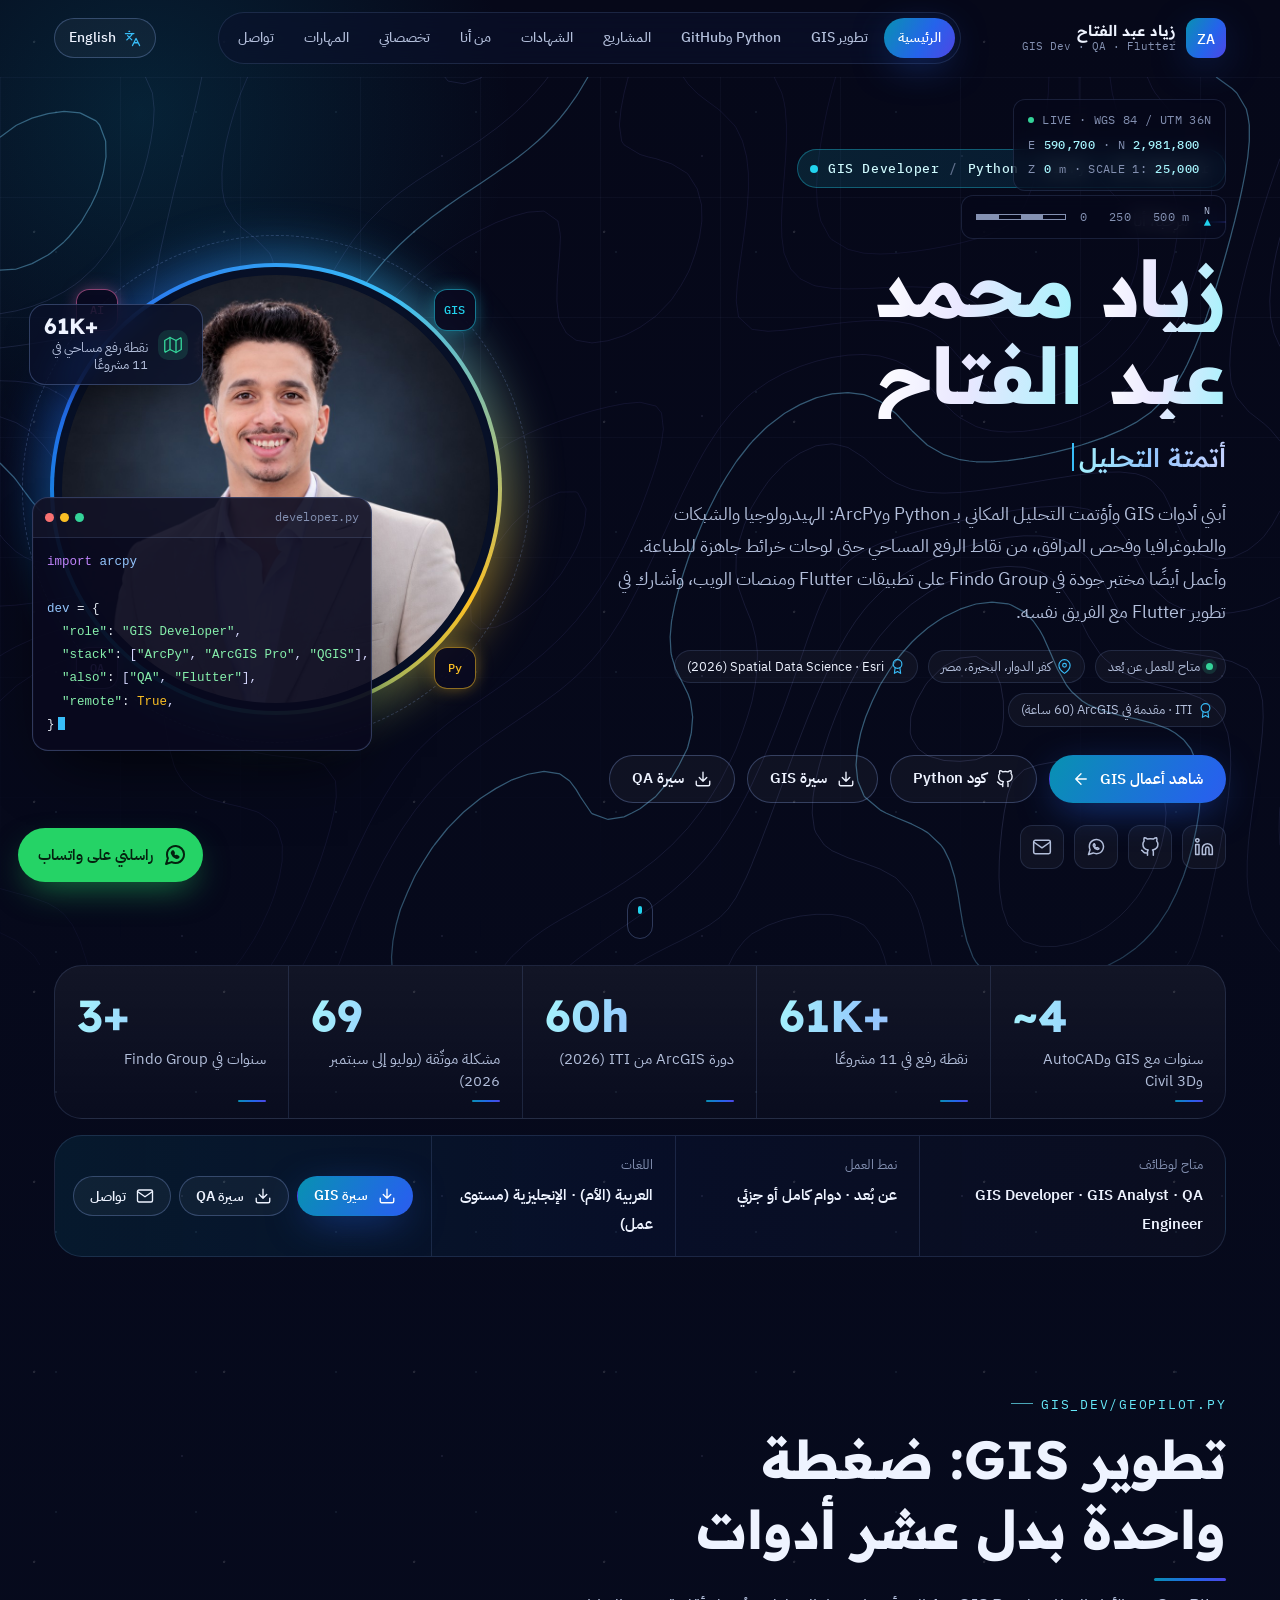
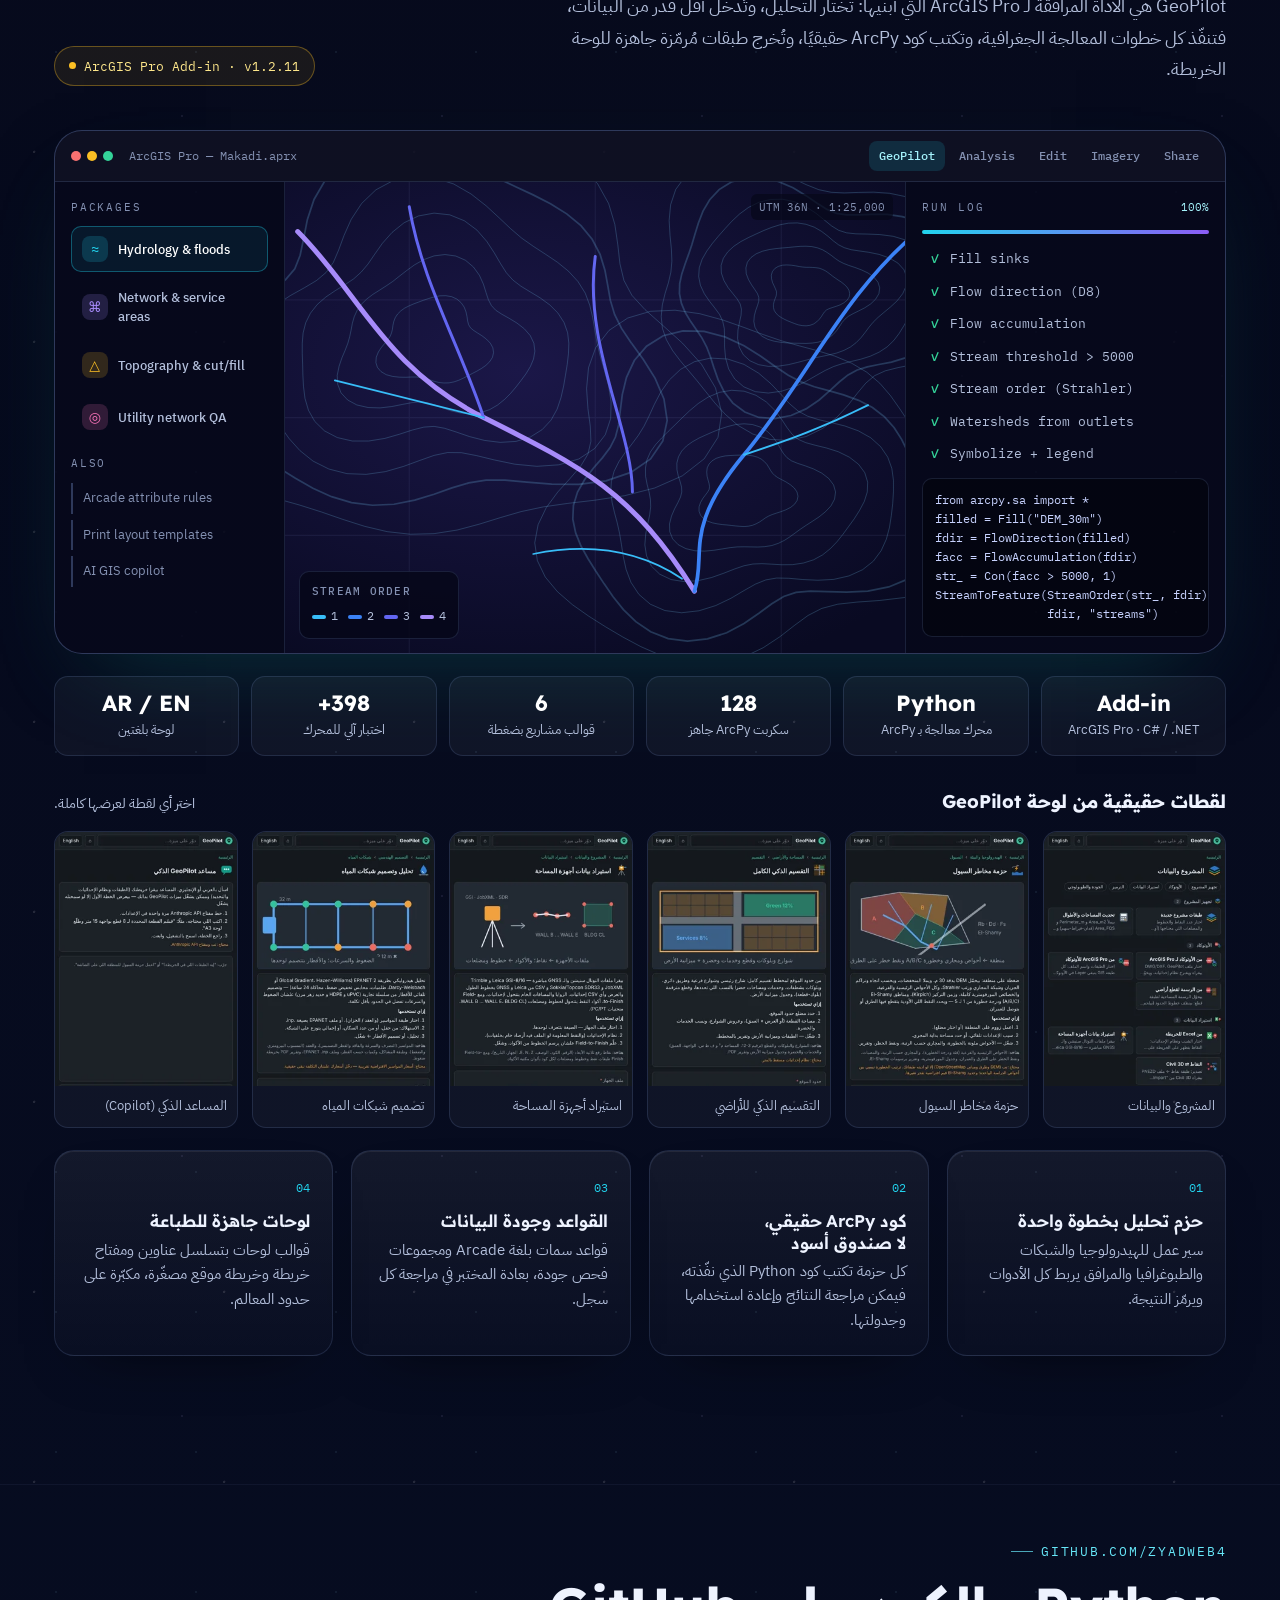
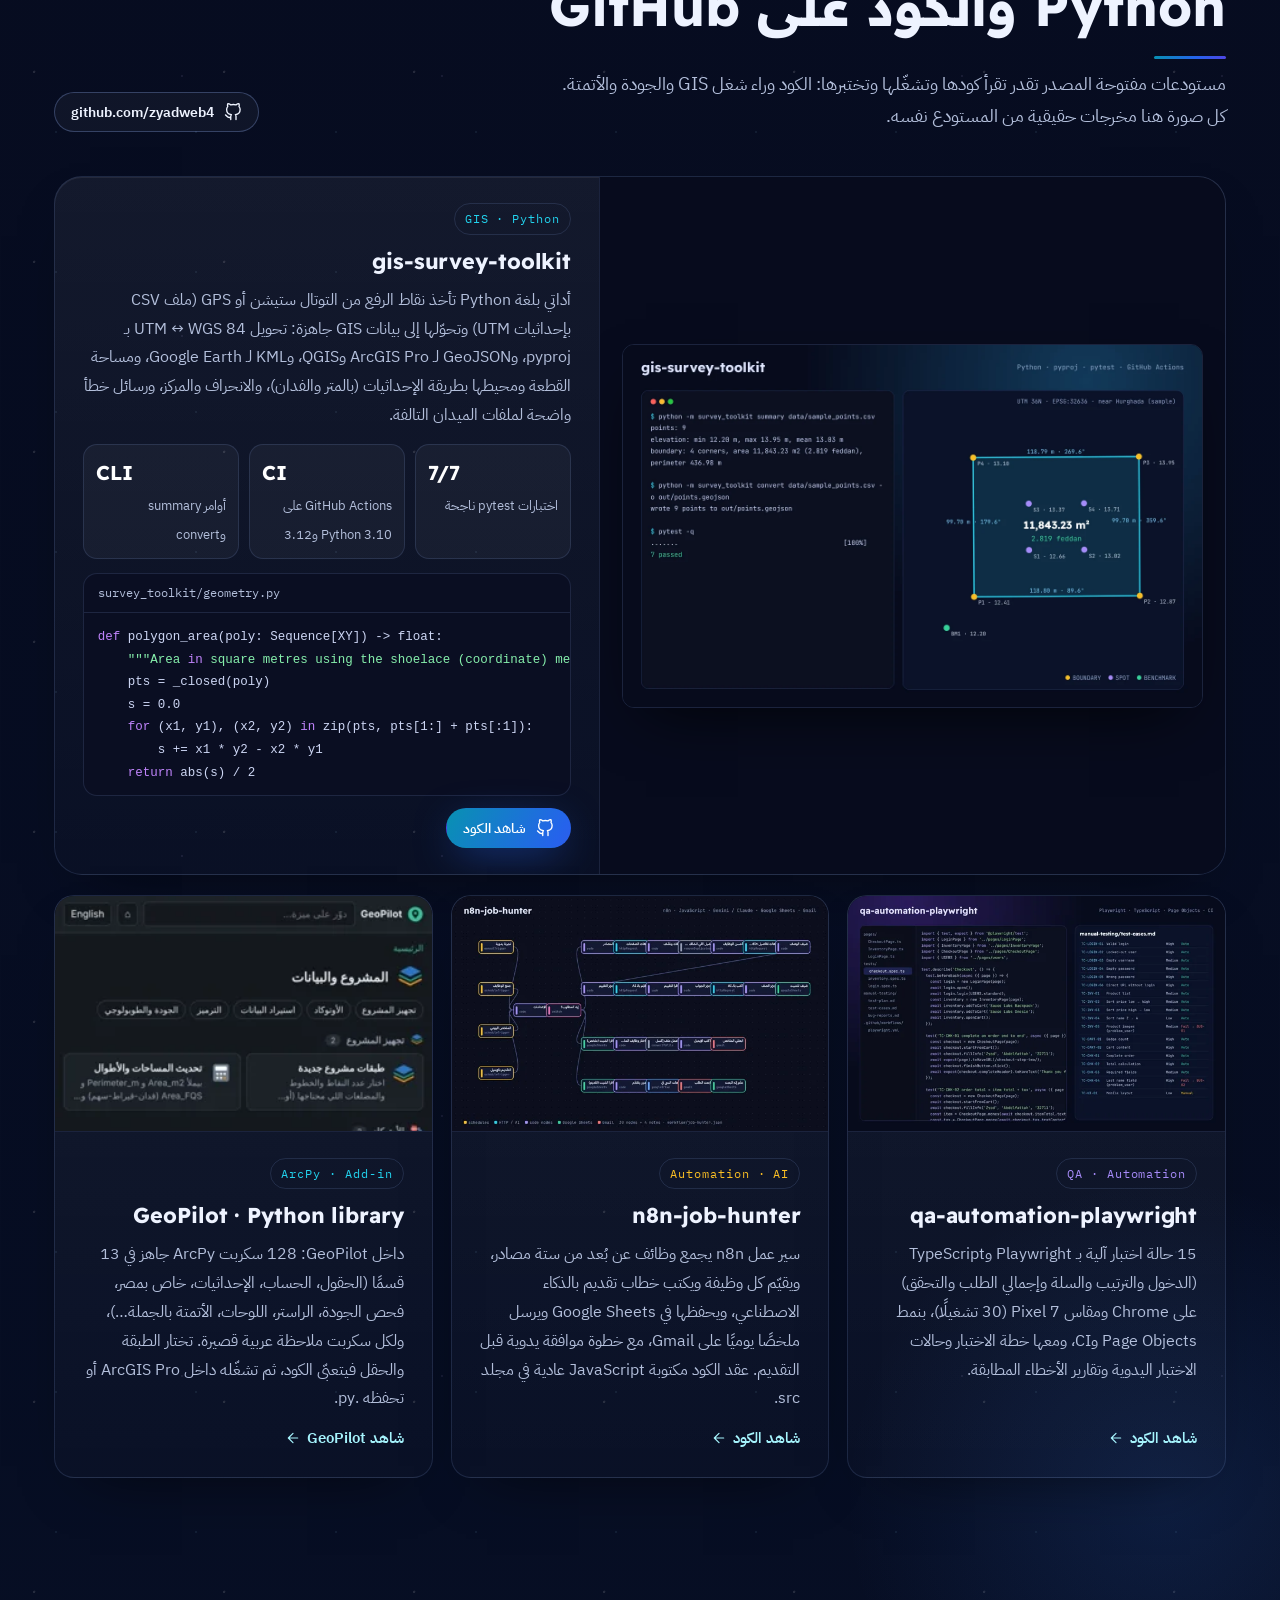
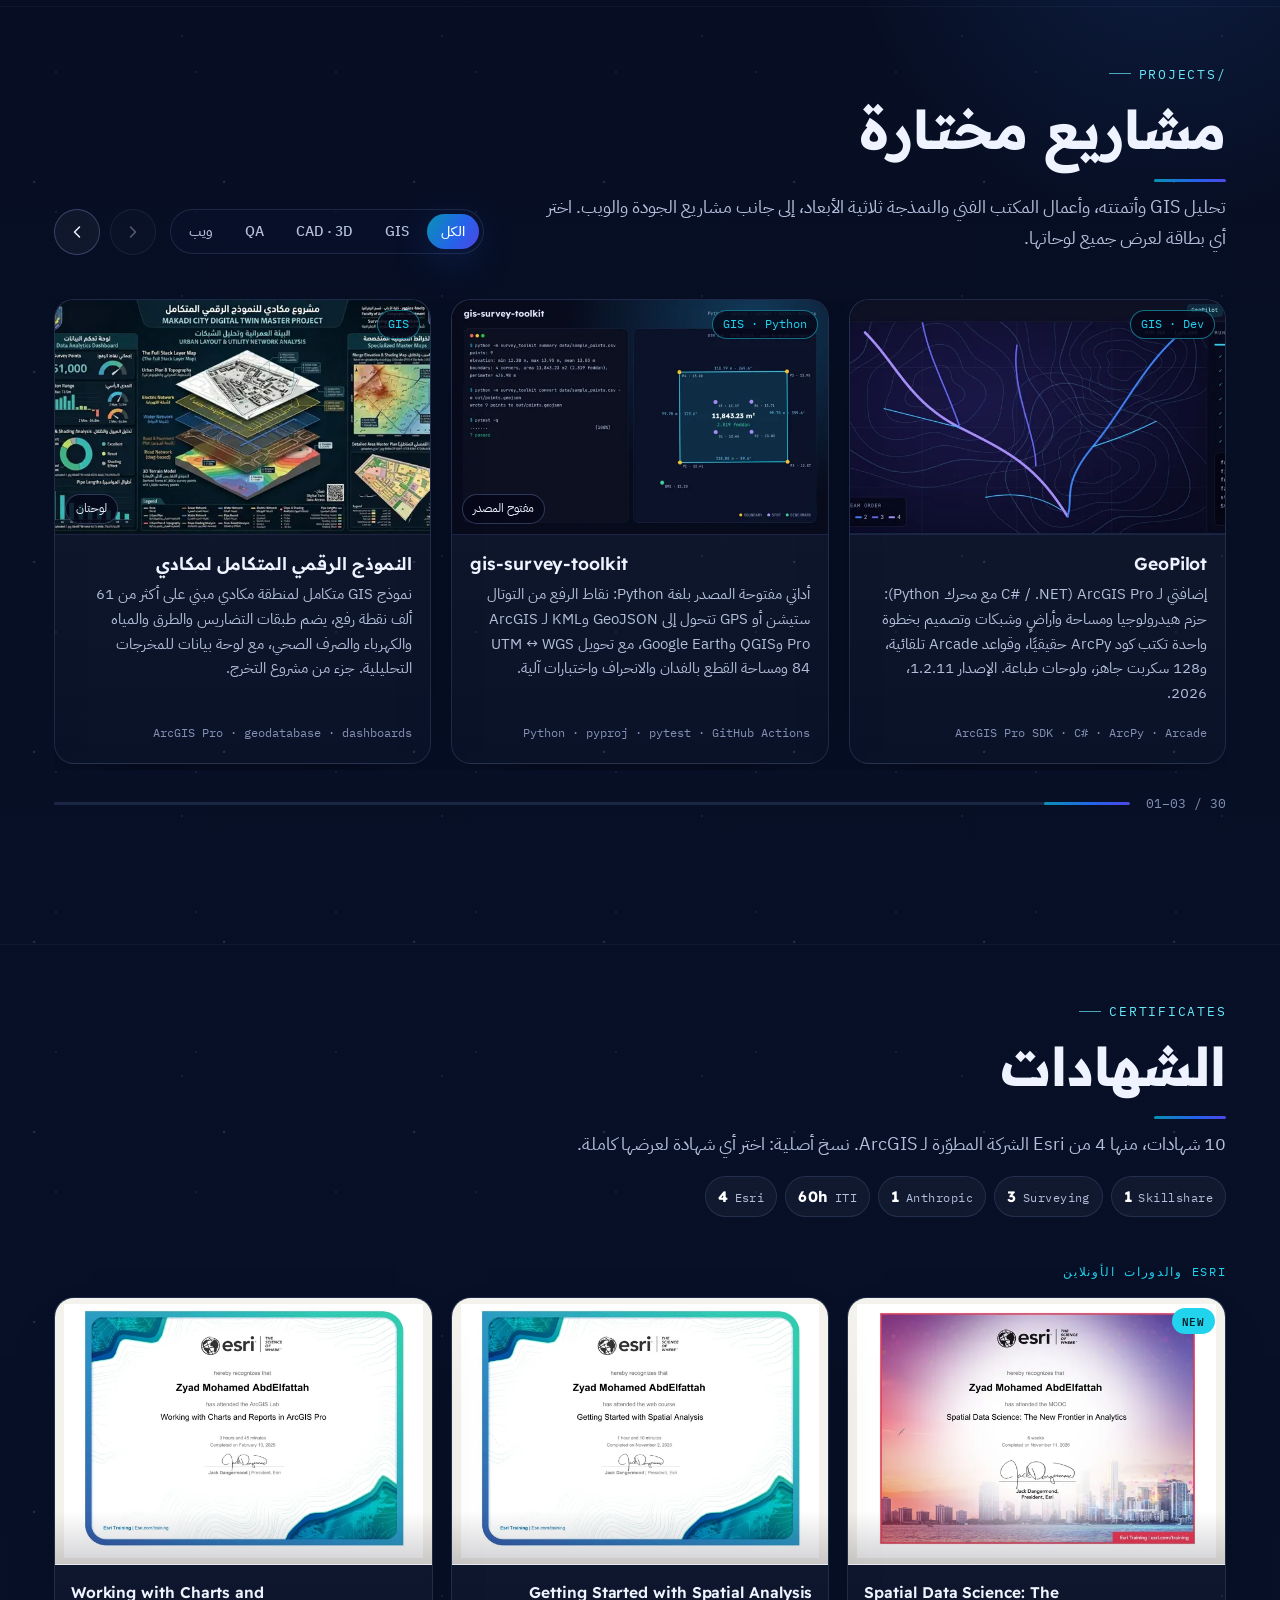
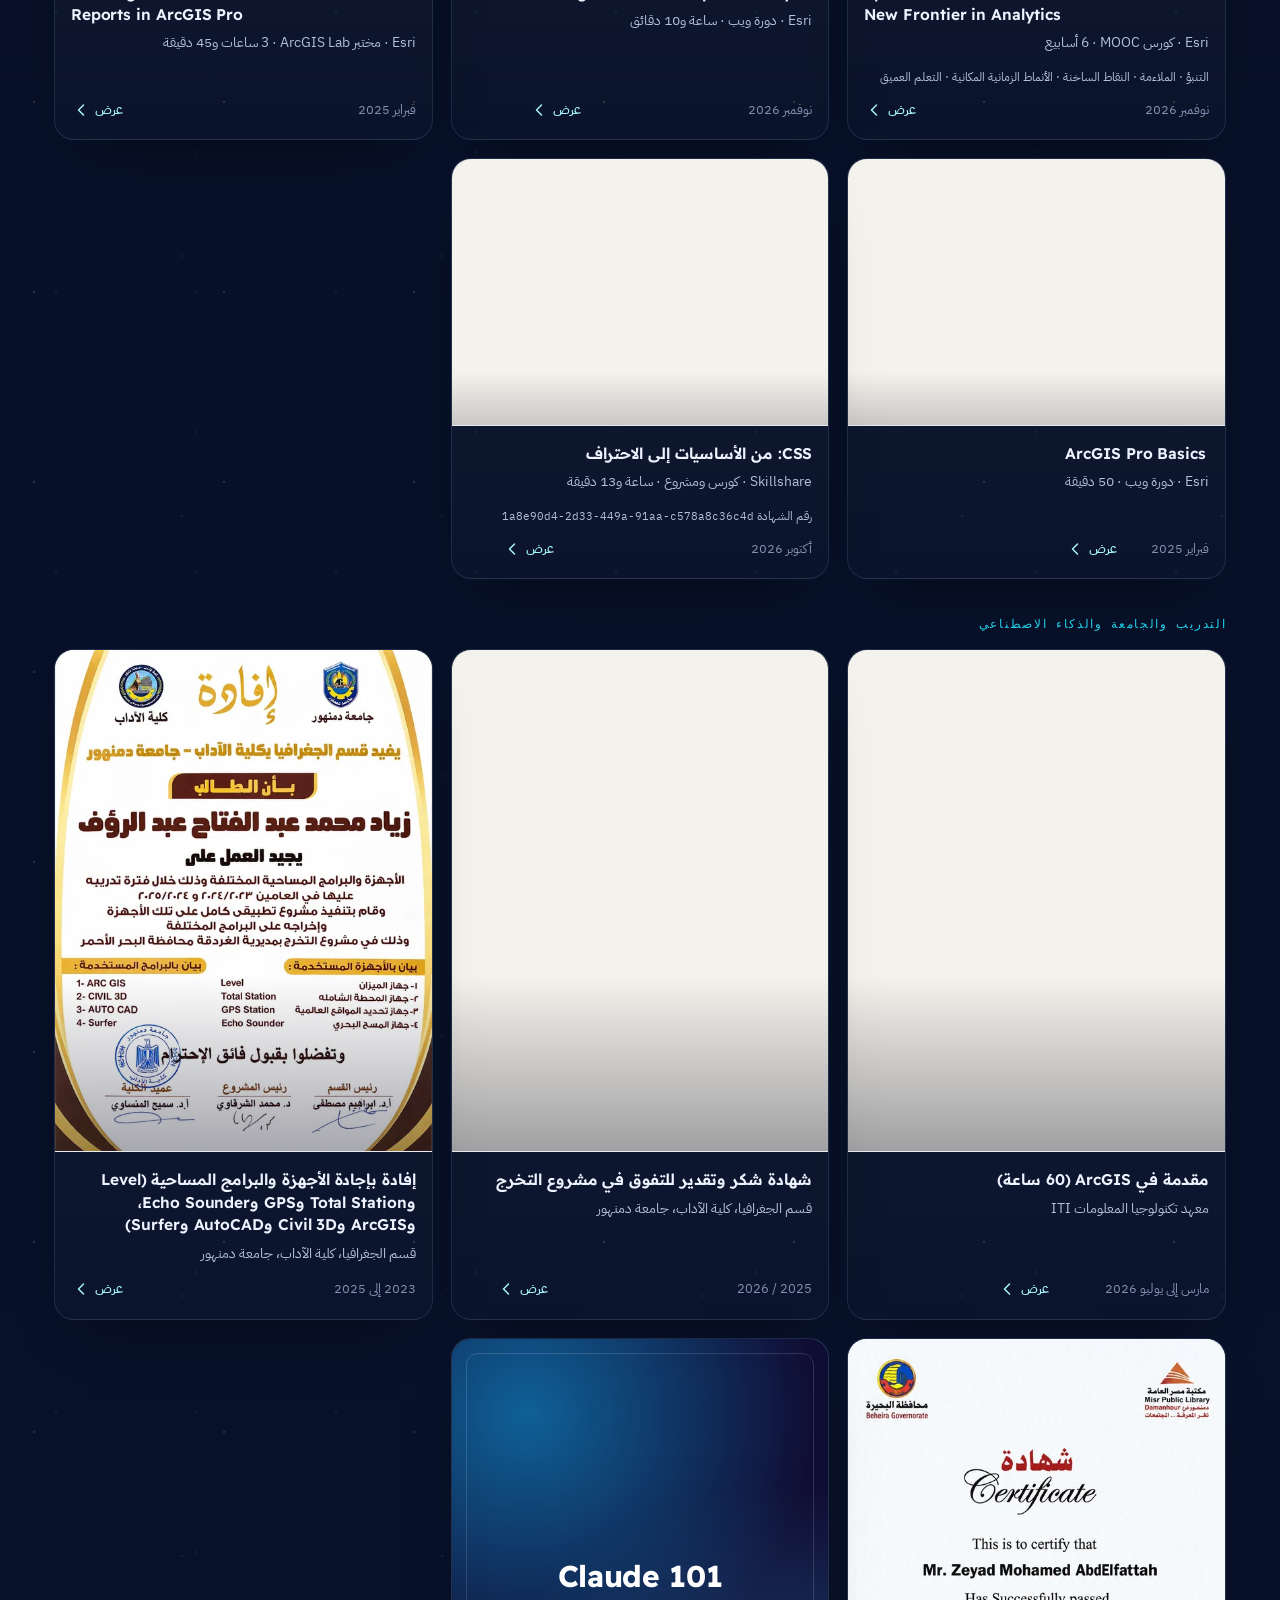
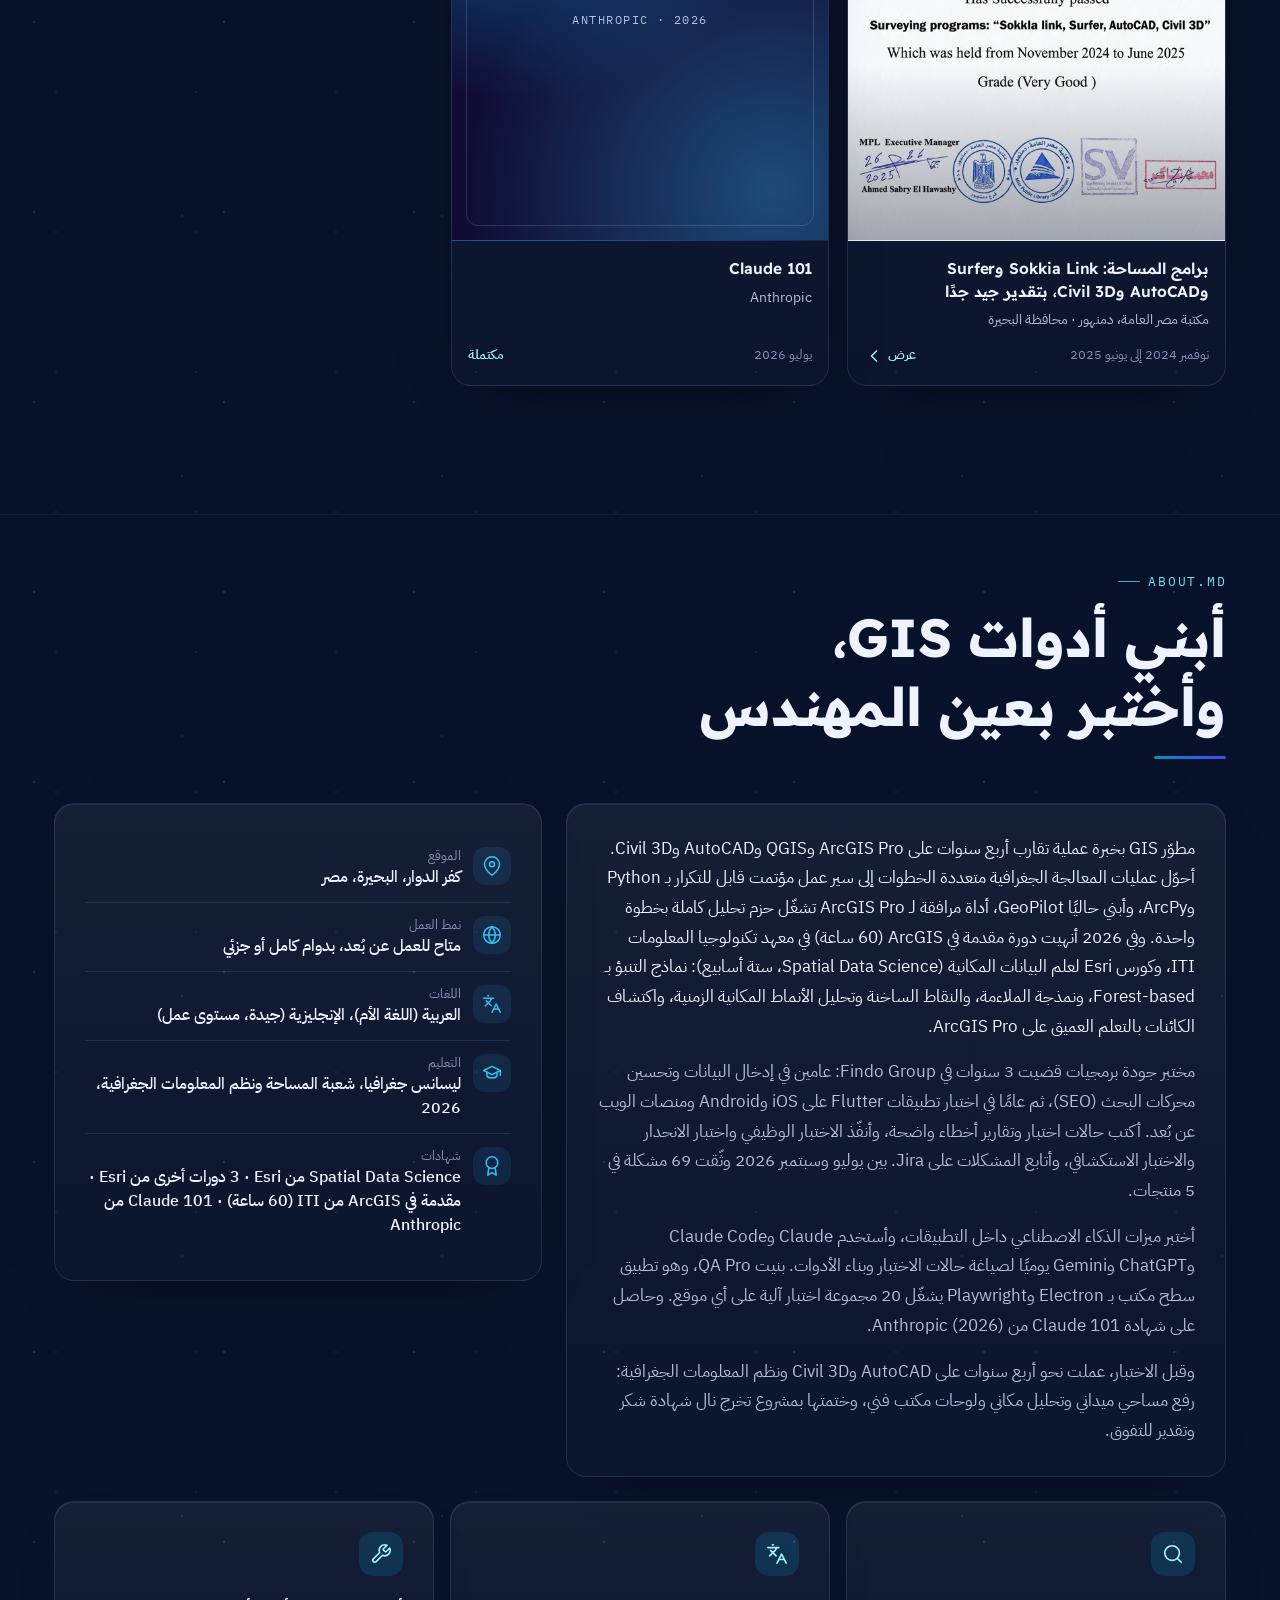
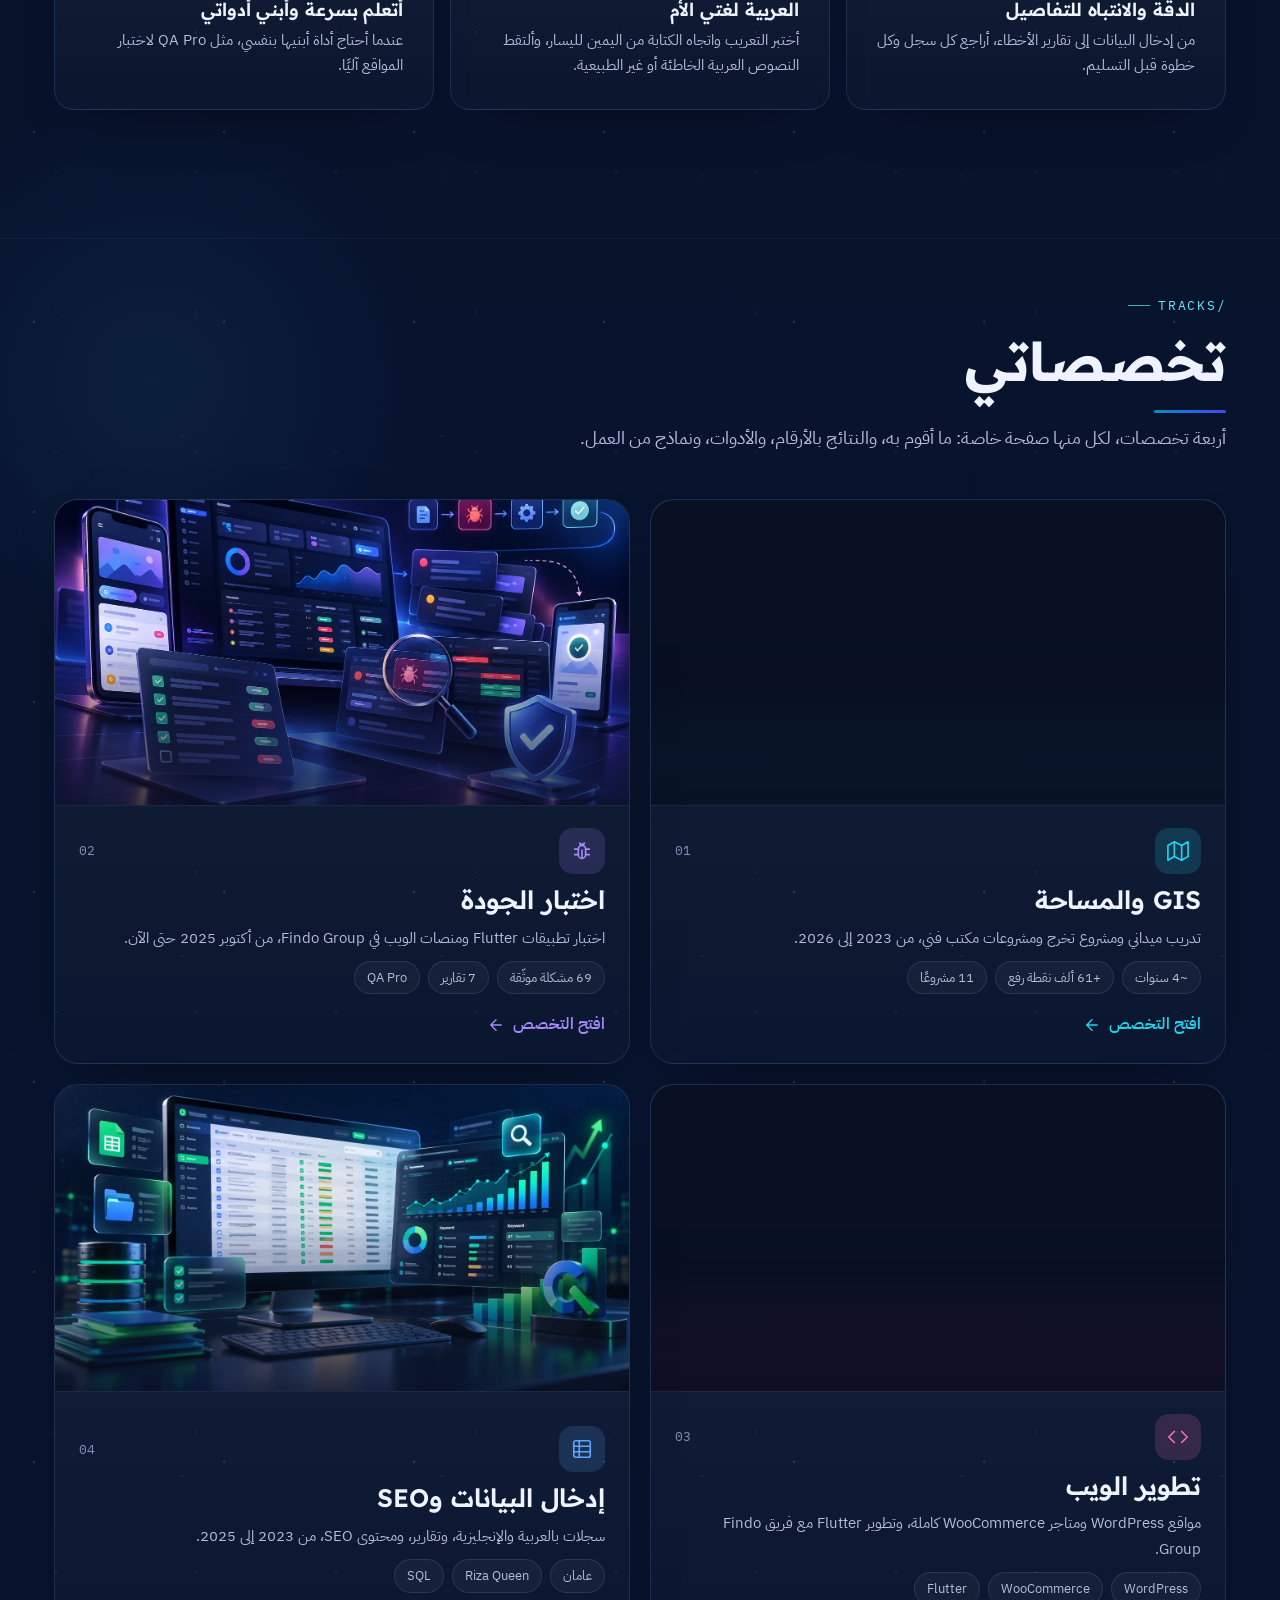
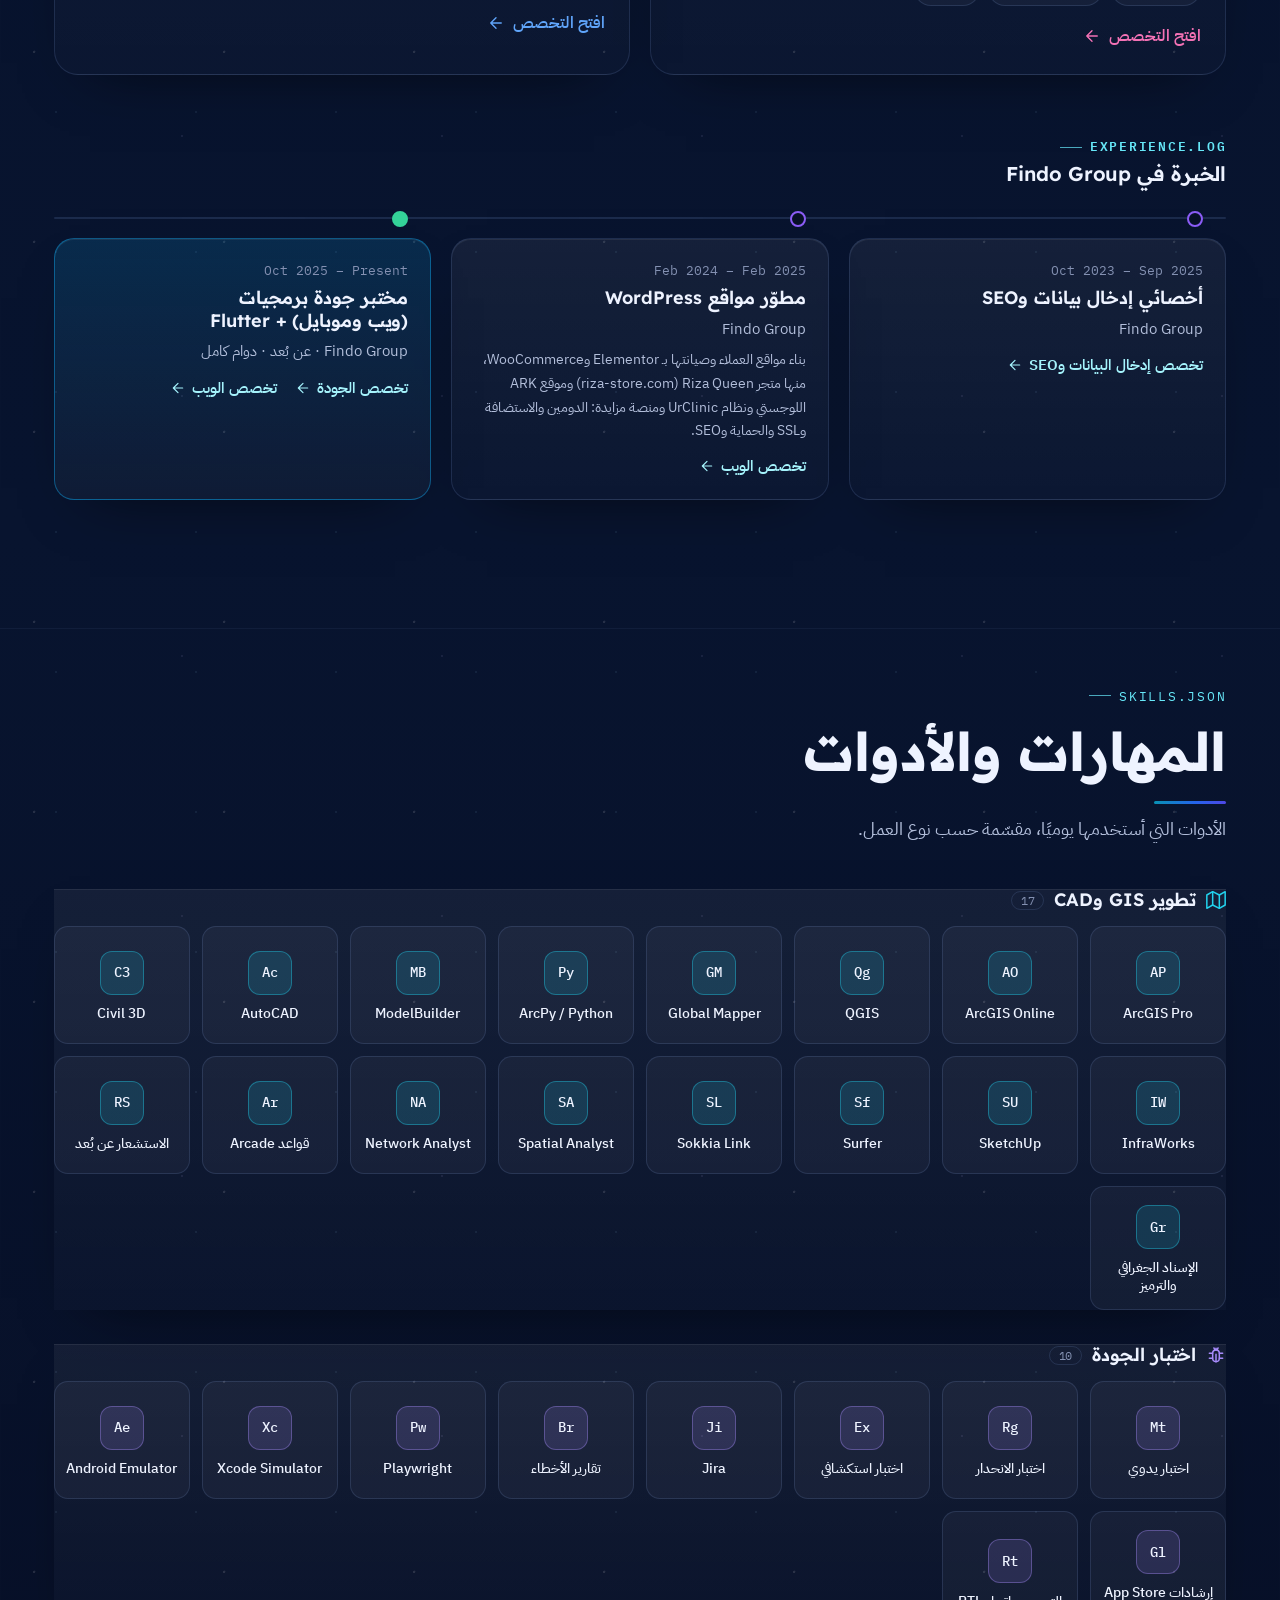
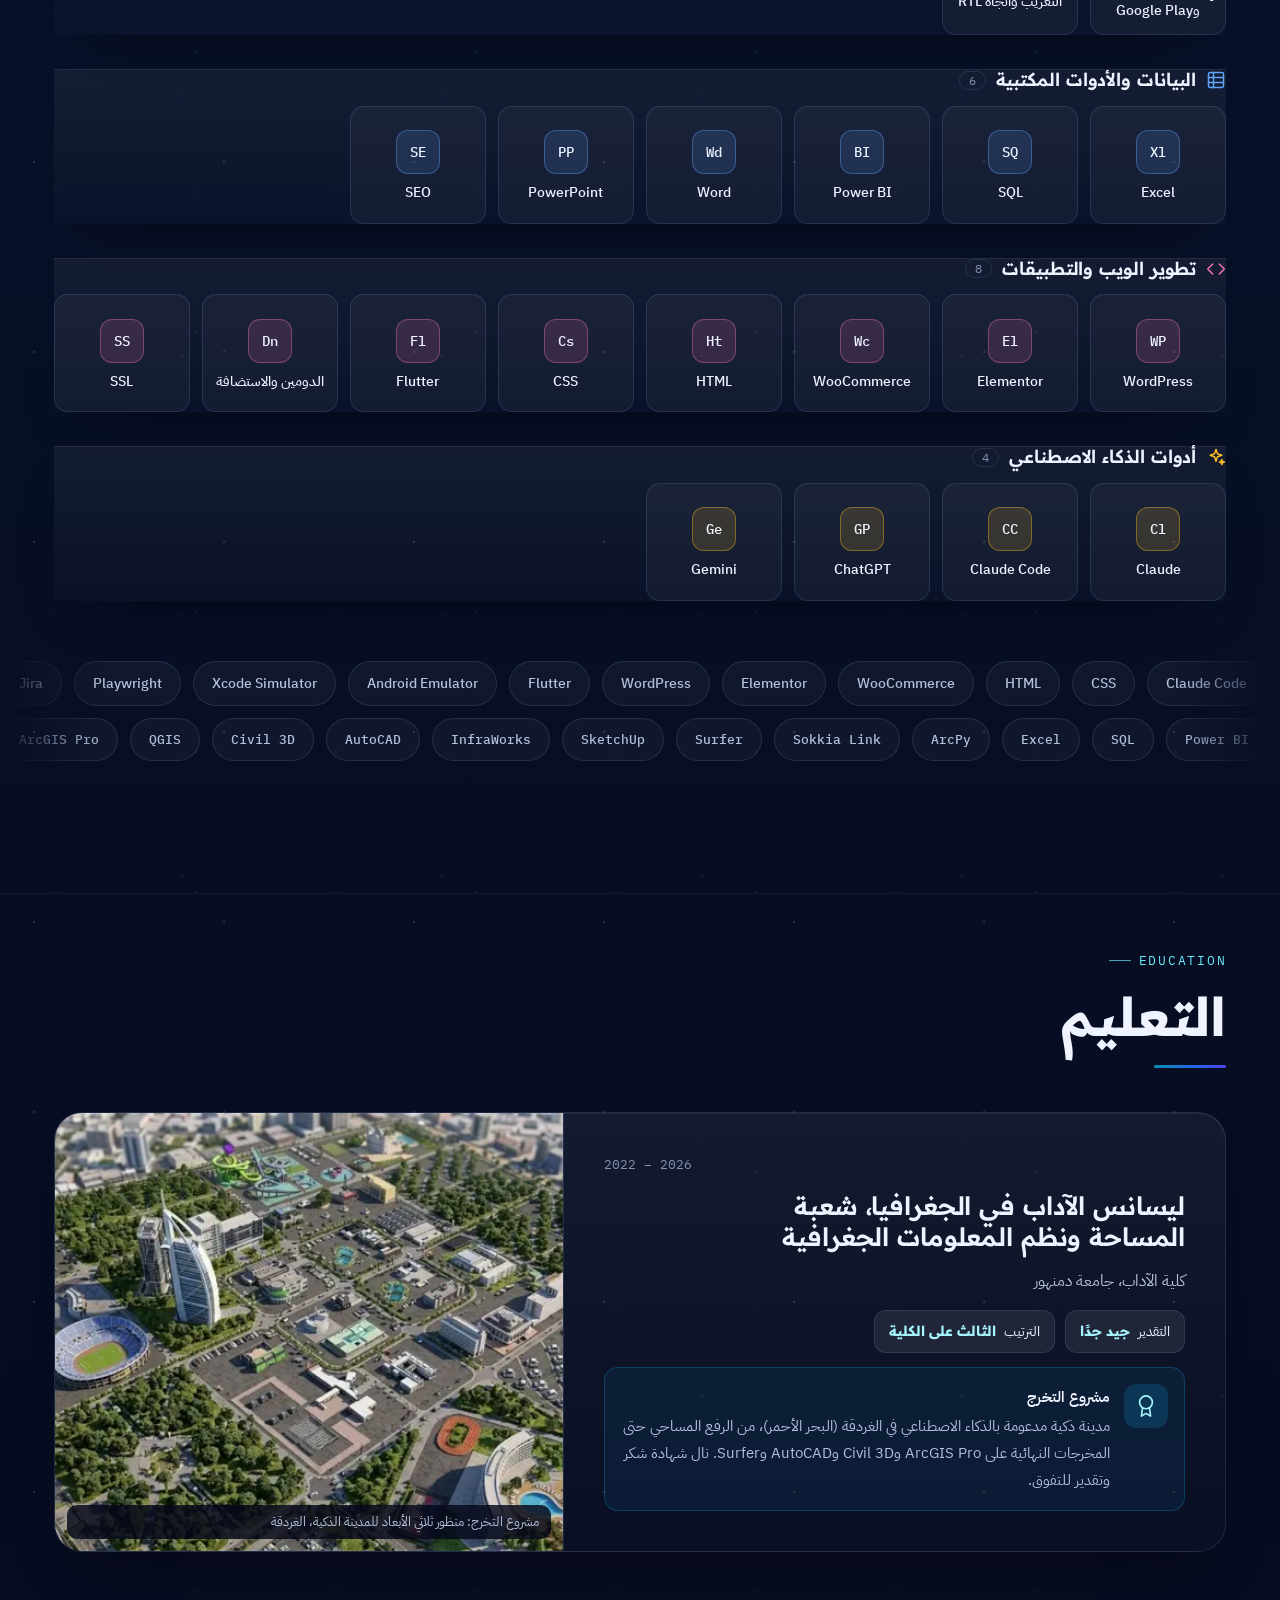
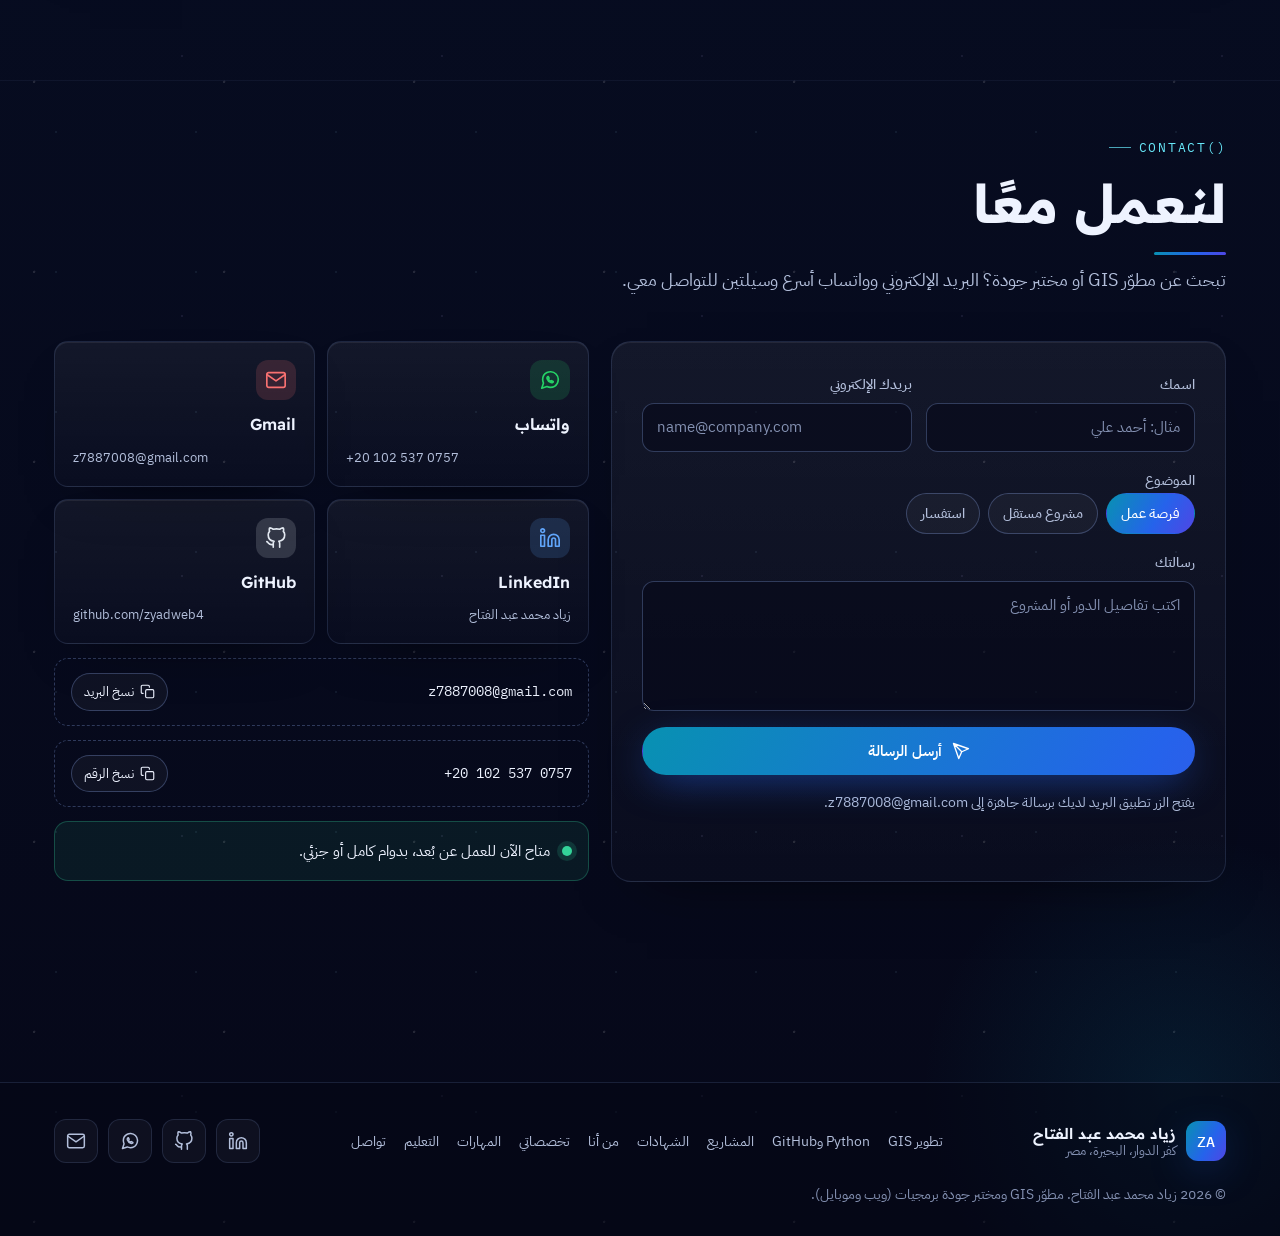
==== commit 95418beb: "Lead with GIS and Python: new Python & GitHub section with real repo images - Reorder the home page:" ====
--- a/index.html
+++ b/index.html
@@ -104,7 +104,7 @@
     </a>
     <nav class="nav" id="site-nav" aria-label="الأقسام" data-en-aria-label="Sections">
       <ul class="nav-pill">
-        <li><a href="#home" data-spy="home" class="is-active" aria-current="true" data-en="Home">الرئيسية</a></li><li><a href="#about" data-spy="about" data-en="About">من أنا</a></li><li><a href="#gisdev" data-spy="gisdev" data-en="GIS Dev">تطوير GIS</a></li><li><a href="#tracks" data-spy="tracks" data-en="Tracks">تخصصاتي</a></li><li><a href="#skills" data-spy="skills" data-en="Skills">المهارات</a></li><li><a href="#projects" data-spy="projects" data-en="Projects">المشاريع</a></li><li><a href="#education" data-spy="education" data-en="Education">التعليم</a></li><li><a href="#certificates" data-spy="certificates" data-en="Certificates">الشهادات</a></li><li><a href="#contact" data-spy="contact" data-en="Contact">تواصل</a></li>
+        <li><a href="#home" data-spy="home" class="is-active" aria-current="true" data-en="Home">الرئيسية</a></li><li><a href="#gisdev" data-spy="gisdev" data-en="GIS Dev">تطوير GIS</a></li><li><a href="#code" data-spy="code" data-en="Python &amp; GitHub">Python وGitHub</a></li><li><a href="#projects" data-spy="projects" data-en="Projects">المشاريع</a></li><li><a href="#certificates" data-spy="certificates" data-en="Certificates">الشهادات</a></li><li><a href="#about" data-spy="about" data-en="About">من أنا</a></li><li><a href="#tracks" data-spy="tracks" data-en="Tracks">تخصصاتي</a></li><li><a href="#skills" data-spy="skills" data-en="Skills">المهارات</a></li><li><a href="#contact" data-spy="contact" data-en="Contact">تواصل</a></li>
       </ul>
     </nav>
     <div class="top-actions">
@@ -125,7 +125,7 @@
   <div class="hud hud-b" aria-hidden="true" dir="ltr"><span class="scalebar"><i></i><i></i><i></i><i></i></span><span>0 &nbsp; 250 &nbsp; 500 m</span><span class="north">N<b>▲</b></span></div>
   <div class="wrap hero-grid">
     <div class="hero-text">
-      <p class="role-tag rise" dir="ltr"><span class="rt-pulse" aria-hidden="true"></span>GIS Developer<span class="rt-sep">/</span>QA Engineer<span class="rt-sep">/</span>Flutter</p>
+      <p class="role-tag rise" dir="ltr"><span class="rt-pulse" aria-hidden="true"></span>GIS Developer<span class="rt-sep">/</span>Python · ArcPy<span class="rt-sep">/</span>QA Engineer</p>
       <p class="hello rise d1" data-en="Hi, I'm">مرحبًا، أنا</p>
       <h1 id="hero-name" class="rise d1 split-name" data-en="Zyad Mohamed Abdelfattah">زياد محمد عبد الفتاح</h1>
       <p class="typed-line rise d2"><span class="sr-only" data-en="GIS Developer: ArcGIS Pro, ArcPy and QGIS; QA Engineer for web and mobile; Flutter developer; building my own tools with AI">مطوّر GIS: ‏ArcGIS Pro وArcPy وQGIS، ومختبر جودة ويب وموبايل، ومطوّر Flutter، وأبني أدواتي بالذكاء الاصطناعي</span><span class="typed" id="typed" aria-hidden="true">مطوّر GIS ‏(ArcGIS Pro · ArcPy)</span><span class="caret" aria-hidden="true"></span></p>
@@ -138,6 +138,7 @@
       </div>
       <div class="cta-row rise d4">
         <a class="btn btn-primary magnetic" href="#gisdev"><span data-en="See GIS work">شاهد أعمال GIS</span><svg class="ic flip" aria-hidden="true"><use href="#i-arrow"></use></svg></a>
+        <a class="btn btn-ghost" href="#code"><svg class="ic " aria-hidden="true"><use href="#i-gh"></use></svg><span data-en="Python on GitHub">كود Python</span></a>
         <a class="btn btn-ghost" href="cv/Zyad_Mohamed_Abdelfattah_GIS_Analyst_CV.pdf" target="_blank" rel="noopener"><svg class="ic " aria-hidden="true"><use href="#i-download"></use></svg><span data-en="GIS CV">سيرة GIS</span></a>
         <a class="btn btn-ghost" href="cv/Zyad_Mohamed_Abdelfattah_QA_Engineer_CV.pdf" target="_blank" rel="noopener"><svg class="ic " aria-hidden="true"><use href="#i-download"></use></svg><span data-en="QA CV">سيرة QA</span></a>
       </div>
@@ -183,22 +184,6 @@
   <div class="snap-cell"><small data-en="Languages">اللغات</small><b data-en="Arabic (native) · English (working)">العربية (الأم) · الإنجليزية (مستوى عمل)</b></div>
   <div class="snap-cta"><a class="btn btn-primary btn-sm magnetic" href="cv/Zyad_Mohamed_Abdelfattah_GIS_Analyst_CV.pdf" target="_blank" rel="noopener"><svg class="ic " aria-hidden="true"><use href="#i-download"></use></svg><span data-en="GIS CV">سيرة GIS</span></a><a class="btn btn-ghost btn-sm" href="cv/Zyad_Mohamed_Abdelfattah_QA_Engineer_CV.pdf" target="_blank" rel="noopener"><svg class="ic " aria-hidden="true"><use href="#i-download"></use></svg><span data-en="QA CV">سيرة QA</span></a><a class="btn btn-ghost btn-sm" href="#contact"><svg class="ic " aria-hidden="true"><use href="#i-mail"></use></svg><span data-en="Contact">تواصل</span></a></div>
 </div></div>
-<section class="section" id="about" aria-labelledby="about-h">
-  <div class="wrap">
-    <div class="sec-head"><div><p class="eyebrow">about.md</p><h2 class="h2" data-reveal="heading" id="about-h" data-en="I build GIS tools, and I test like an engineer">أبني أدوات GIS، وأختبر بعين المهندس</h2></div></div>
-    <div class="about-grid">
-      <div class="panel about-copy" data-reveal="left">
-        <p data-en="GIS Developer with about four years of hands-on work in ArcGIS Pro, QGIS, AutoCAD and Civil 3D. I turn multi-step geoprocessing into scripted, repeatable workflows with Python and ArcPy, and I am building GeoPilot, a companion tool for ArcGIS Pro that runs whole analysis packages in one step. In 2026 I completed the 60-hour Introduction to ArcGIS course at ITI and Esri's six-week Spatial Data Science MOOC, covering prediction with forest-based models, suitability modeling, hot spot and space-time pattern mining, and deep-learning object detection in ArcGIS Pro.">مطوّر GIS بخبرة عملية تقارب أربع سنوات على ArcGIS Pro وQGIS وAutoCAD وCivil 3D. أحوّل عمليات المعالجة الجغرافية متعددة الخطوات إلى سير عمل مؤتمت قابل للتكرار بـ Python وArcPy، وأبني حاليًا GeoPilot، أداة مرافقة لـ ArcGIS Pro تشغّل حزم تحليل كاملة بخطوة واحدة. وفي 2026 أنهيت دورة مقدمة في ArcGIS ‏(60 ساعة) في معهد تكنولوجيا المعلومات ITI، وكورس Esri لعلم البيانات المكانية (Spatial Data Science، ستة أسابيع): نماذج التنبؤ بـ Forest-based، ونمذجة الملاءمة، والنقاط الساخنة وتحليل الأنماط المكانية الزمنية، واكتشاف الكائنات بالتعلم العميق على ArcGIS Pro.</p>
-        <p data-en="QA Tester with 3 years at Findo Group: two years in data entry and SEO, then a year testing Flutter mobile apps (iOS and Android) and web platforms remotely. I write clear test cases and bug reports, run functional, regression and exploratory testing, and track issues in Jira. Between July and September 2026 I reported 69 issues across 5 products.">مختبر جودة برمجيات قضيت 3 سنوات في Findo Group: عامين في إدخال البيانات وتحسين محركات البحث (SEO)، ثم عامًا في اختبار تطبيقات Flutter على iOS وAndroid ومنصات الويب عن بُعد. أكتب حالات اختبار وتقارير أخطاء واضحة، وأنفّذ الاختبار الوظيفي واختبار الانحدار والاختبار الاستكشافي، وأتابع المشكلات على Jira. بين يوليو وسبتمبر 2026 وثّقت 69 مشكلة في 5 منتجات.</p>
-        <p data-en="I test AI features inside apps and use Claude, Claude Code, ChatGPT and Gemini daily to draft test cases and build tools. I built QA Pro, an Electron + Playwright desktop app that runs 20 automated test suites on any website. I'm certified in Claude 101 by Anthropic (2026).">أختبر ميزات الذكاء الاصطناعي داخل التطبيقات، وأستخدم Claude وClaude Code وChatGPT وGemini يوميًا لصياغة حالات الاختبار وبناء الأدوات. بنيت QA Pro، وهو تطبيق سطح مكتب بـ Electron وPlaywright يشغّل 20 مجموعة اختبار آلية على أي موقع. وحاصل على شهادة Claude 101 من Anthropic (2026).</p>
-        <p data-en="Before QA, I spent about four years with AutoCAD, Civil 3D and GIS: field surveying, spatial analysis and technical-office drawings, ending with a graduation project that earned a certificate of appreciation for excellence.">وقبل الاختبار، عملت نحو أربع سنوات على AutoCAD وCivil 3D ونظم المعلومات الجغرافية: رفع مساحي ميداني وتحليل مكاني ولوحات مكتب فني، وختمتها بمشروع تخرج نال شهادة شكر وتقدير للتفوق.</p>
-      </div>
-      <div class="panel facts" data-reveal="blur"><div class="fact"><svg class="ic " aria-hidden="true"><use href="#i-pin"></use></svg><div><small data-en="Location">الموقع</small><span data-en="Kafr El Dawar, Beheira, Egypt">كفر الدوار، البحيرة، مصر</span></div></div><div class="fact"><svg class="ic " aria-hidden="true"><use href="#i-globe"></use></svg><div><small data-en="Work mode">نمط العمل</small><span data-en="Open to remote roles, full-time or part-time">متاح للعمل عن بُعد، بدوام كامل أو جزئي</span></div></div><div class="fact"><svg class="ic " aria-hidden="true"><use href="#i-lang"></use></svg><div><small data-en="Languages">اللغات</small><span data-en="Arabic (native), English (good, working)">العربية (اللغة الأم)، الإنجليزية (جيدة، مستوى عمل)</span></div></div><div class="fact"><svg class="ic " aria-hidden="true"><use href="#i-grad"></use></svg><div><small data-en="Education">التعليم</small><span data-en="B.A. Geography, Surveying &amp; GIS division, 2026">ليسانس جغرافيا، شعبة المساحة ونظم المعلومات الجغرافية، 2026</span></div></div><div class="fact"><svg class="ic " aria-hidden="true"><use href="#i-award"></use></svg><div><small data-en="Certificates">شهادات</small><span data-en="Esri Spatial Data Science MOOC · 3 more Esri courses · ITI Introduction to ArcGIS (60h) · Claude 101 by Anthropic">‏Spatial Data Science من Esri · ‏3 دورات أخرى من Esri · مقدمة في ArcGIS من ITI ‏(60 ساعة) · Claude 101 من Anthropic</span></div></div></div>
-    </div>
-    <div class="strengths" data-reveal-group="up"><article class="panel strength" data-tilt><svg class="ic " aria-hidden="true"><use href="#i-search"></use></svg><h3 data-en="Accuracy and attention to detail">الدقة والانتباه للتفاصيل</h3><p data-en="From data entry to bug reports, I check every record and every step before handing it over.">من إدخال البيانات إلى تقارير الأخطاء، أراجع كل سجل وكل خطوة قبل التسليم.</p></article><article class="panel strength" data-tilt><svg class="ic " aria-hidden="true"><use href="#i-lang"></use></svg><h3 data-en="Native Arabic">العربية لغتي الأم</h3><p data-en="I test Arabic localization and right-to-left layouts, and flag wrong or unnatural Arabic text.">أختبر التعريب واتجاه الكتابة من اليمين لليسار، وألتقط النصوص العربية الخاطئة أو غير الطبيعية.</p></article><article class="panel strength" data-tilt><svg class="ic " aria-hidden="true"><use href="#i-tool"></use></svg><h3 data-en="Fast learner who builds his own tools">أتعلم بسرعة وأبني أدواتي</h3><p data-en="When I need a tool, I build it, like QA Pro for automated website testing.">عندما أحتاج أداة أبنيها بنفسي، مثل QA Pro لاختبار المواقع آليًا.</p></article></div>
-  </div>
-</section>
-
 <section class="section gisdev" id="gisdev" aria-labelledby="gisdev-h">
   <div class="wrap">
     <div class="sec-head"><div><p class="eyebrow">gis_dev/geopilot.py</p><h2 class="h2" data-reveal="heading" id="gisdev-h" data-en="GIS development: one click instead of ten tools">تطوير GIS: ضغطة واحدة بدل عشر أدوات</h2><p class="lede" data-en="GeoPilot is the ArcGIS Pro companion I'm building: pick an analysis, give it the minimum input, and it runs every geoprocessing step, writes real ArcPy, and returns symbolized layers ready for the map sheet.">‏GeoPilot هي الأداة المرافقة لـ ArcGIS Pro التي أبنيها: تختار التحليل، وتُدخل أقل قدر من البيانات، فتنفّذ كل خطوات المعالجة الجغرافية، وتكتب كود ArcPy حقيقيًا، وتُخرج طبقات مُرمّزة جاهزة للوحة الخريطة.</p></div><span class="status-pill" dir="ltr"><i></i>ArcGIS Pro Add-in · v1.2.11</span></div>
@@ -242,6 +227,166 @@
       <article class="panel gp-feat" data-tilt><span class="gp-num">03</span><h3 data-en="Rules and data quality">القواعد وجودة البيانات</h3><p data-en="Arcade attribute rules and QA rule sets, with the tester's habit of checking every record.">قواعد سمات بلغة Arcade ومجموعات فحص جودة، بعادة المختبر في مراجعة كل سجل.</p></article>
       <article class="panel gp-feat" data-tilt><span class="gp-num">04</span><h3 data-en="Print-ready layouts">لوحات جاهزة للطباعة</h3><p data-en="Layout templates with title hierarchy, legend and an inset locator map, zoomed to the feature extent.">قوالب لوحات بتسلسل عناوين ومفتاح خريطة وخريطة موقع مصغّرة، مكبّرة على حدود المعالم.</p></article>
     </div>
+  </div>
+</section>
+
+<section class="section" id="code" aria-labelledby="code-h">
+  <div class="wrap">
+    <div class="sec-head"><div><p class="eyebrow">github.com/zyadweb4</p><h2 class="h2" data-reveal="heading" id="code-h" data-en="Python and code on GitHub">Python والكود على GitHub</h2><p class="lede" data-en="Open-source repositories you can read, run and test: the code behind the GIS, QA and automation work. Every image below is real output from the repository.">مستودعات مفتوحة المصدر تقدر تقرأ كودها وتشغّلها وتختبرها: الكود وراء شغل GIS والجودة والأتمتة. كل صورة هنا مخرجات حقيقية من المستودع نفسه.</p></div><a class="btn btn-ghost btn-sm" href="https://github.com/zyadweb4" target="_blank" rel="noopener"><svg class="ic " aria-hidden="true"><use href="#i-gh"></use></svg><span>github.com/zyadweb4</span></a></div>
+    <article class="gh-feat panel k-gis" data-reveal="up">
+      <button type="button" class="gh-shot" data-images="assets/img/gh-gis-survey-toolkit.webp"><img src="assets/img/gh-gis-survey-toolkit.webp" alt="مخرجات gis-survey-toolkit: ملخص النقاط ومساحة القطعة بالفدان ونتيجة الاختبارات" data-en-alt="gis-survey-toolkit output: point summary, parcel area in feddan and test results" loading="lazy" decoding="async" width="1280" height="800"><span class="sr-only" data-lb-title>gis-survey-toolkit</span><span class="sr-only" data-lb-desc data-en="Real run on the repository's sample file: summary, GeoJSON export and 7 passing tests.">تشغيل حقيقي على ملف العينة في المستودع: الملخص وتصدير GeoJSON و7 اختبارات ناجحة.</span></button>
+      <div class="gh-body">
+        <span class="tag">GIS · Python</span>
+        <h3 class="ltr" style="text-align:start">gis-survey-toolkit</h3>
+        <p data-en="My Python toolkit that takes survey points from the total station or GPS (UTM CSV) and turns them into GIS-ready data: UTM ↔ WGS 84 with pyproj, GeoJSON for ArcGIS Pro and QGIS, KML for Google Earth, parcel area and perimeter with the coordinate method (in m² and feddan), bearings and centroids, and clear errors for bad field files.">أداتي بلغة Python تأخذ نقاط الرفع من التوتال ستيشن أو GPS (ملف CSV بإحداثيات UTM) وتحوّلها إلى بيانات GIS جاهزة: تحويل UTM ↔ WGS 84 بـ pyproj، وGeoJSON لـ ArcGIS Pro وQGIS، وKML لـ Google Earth، ومساحة القطعة ومحيطها بطريقة الإحداثيات (بالمتر والفدان)، والانحراف والمركز، ورسائل خطأ واضحة لملفات الميدان التالفة.</p>
+        <ul class="gh-facts"><li><b>7/7</b><span data-en="pytest tests passing">اختبارات pytest ناجحة</span></li><li><b>CI</b><span data-en="GitHub Actions on Python 3.10 and 3.12">GitHub Actions على Python 3.10 و3.12</span></li><li><b>CLI</b><span data-en="summary and convert commands">أوامر summary وconvert</span></li></ul>
+        <figure class="gh-code" dir="ltr"><figcaption>survey_toolkit/geometry.py</figcaption><pre><code><span class="tk-k">def</span> polygon_area(poly: Sequence[XY]) -&gt; float:
+    <span class="tk-s">&quot;&quot;&quot;Area <span class="tk-k">in</span> square metres using the shoelace (coordinate) method, as used <span class="tk-k">for</span> land parcels.&quot;&quot;&quot;</span>
+    pts = _closed(poly)
+    s = 0.0
+    <span class="tk-k">for</span> (x1, y1), (x2, y2) <span class="tk-k">in</span> zip(pts, pts[1:] + pts[:1]):
+        s += x1 * y2 - x2 * y1
+    <span class="tk-k">return</span> abs(s) / 2</code></pre></figure>
+        <a class="btn btn-primary btn-sm" href="https://github.com/zyadweb4/gis-survey-toolkit" target="_blank" rel="noopener"><svg class="ic " aria-hidden="true"><use href="#i-gh"></use></svg><span data-en="View the code">شاهد الكود</span></a>
+      </div>
+    </article>
+    <div class="gh-grid" data-reveal-group="up">
+      <article class="panel gh-card k-qa"><button type="button" class="gh-shot" data-images="assets/img/gh-qa-automation-playwright.webp"><img src="assets/thumb/gh-qa-automation-playwright.webp" alt="كود اختبارات Playwright وجدول حالات الاختبار اليدوية" data-en-alt="Playwright test code and the manual test-case table" loading="lazy" decoding="async" width="640" height="400"><span class="sr-only" data-lb-title>qa-automation-playwright</span><span class="sr-only" data-lb-desc data-en="tests/checkout.spec.ts next to manual-testing/test-cases.md, linked by test ID.">tests/checkout.spec.ts بجانب manual-testing/test-cases.md، مربوطين برقم الحالة.</span></button>
+        <div class="gh-body"><span class="tag">QA · Automation</span><h3 class="ltr" style="text-align:start">qa-automation-playwright</h3><p data-en="15 end-to-end cases in Playwright + TypeScript (login, sorting, cart, checkout totals, validation), run on desktop Chrome and a Pixel 7 size (30 runs), with page objects, CI and the matching manual test plan, test cases and bug reports.">15 حالة اختبار آلية بـ Playwright وTypeScript (الدخول والترتيب والسلة وإجمالي الطلب والتحقق) على Chrome ومقاس Pixel 7 ‏(30 تشغيلًا)، بنمط Page Objects وCI، ومعها خطة الاختبار وحالات الاختبار اليدوية وتقارير الأخطاء المطابقة.</p><a class="tl-link" href="https://github.com/zyadweb4/qa-automation-playwright" target="_blank" rel="noopener"><span data-en="View the code">شاهد الكود</span><svg class="ic flip" aria-hidden="true"><use href="#i-arrow"></use></svg></a></div></article>
+      <article class="panel gh-card k-ai"><button type="button" class="gh-shot" data-images="assets/img/gh-n8n-job-hunter.webp"><img src="assets/thumb/gh-n8n-job-hunter.webp" alt="مخطط عقد سير عمل n8n" data-en-alt="n8n workflow node graph" loading="lazy" decoding="async" width="640" height="400"><span class="sr-only" data-lb-title>n8n-job-hunter</span><span class="sr-only" data-lb-desc data-en="The workflow drawn from workflow/job-hunter.json: 30 nodes and 4 notes.">سير العمل مرسوم من workflow/job-hunter.json: ‏30 عقدة و4 ملاحظات.</span></button>
+        <div class="gh-body"><span class="tag">Automation · AI</span><h3 class="ltr" style="text-align:start">n8n-job-hunter</h3><p data-en="An n8n workflow that collects remote jobs from six sources, has AI score each one and draft a cover letter, saves them to Google Sheets and sends a daily Gmail digest, with a human approval step before applying. Code nodes are plain JavaScript in src/.">سير عمل n8n يجمع وظائف عن بُعد من ستة مصادر، ويقيّم كل وظيفة ويكتب خطاب تقديم بالذكاء الاصطناعي، ويحفظها في Google Sheets ويرسل ملخصًا يوميًا على Gmail، مع خطوة موافقة يدوية قبل التقديم. عقد الكود مكتوبة JavaScript عادية في مجلد src.</p><a class="tl-link" href="https://github.com/zyadweb4/n8n-job-hunter" target="_blank" rel="noopener"><span data-en="View the code">شاهد الكود</span><svg class="ic flip" aria-hidden="true"><use href="#i-arrow"></use></svg></a></div></article>
+      <article class="panel gh-card k-gis"><a class="gh-shot" href="#gisdev"><img src="assets/thumb/geopilot-project-data.webp" alt="لوحة GeoPilot" data-en-alt="GeoPilot panel" loading="lazy" decoding="async" width="300" height="519" style="object-fit:cover;object-position:50% 0"></a>
+        <div class="gh-body"><span class="tag">ArcPy · Add-in</span><h3 class="ltr" style="text-align:start">GeoPilot · Python library</h3><p data-en="Inside GeoPilot: 128 ready ArcPy scripts in 13 sections (fields, calculations, coordinates, Egypt specials, quality checks, raster, layouts, batch automation…), each with a short Arabic note. Pick the layer and field and the code fills itself, then run it in ArcGIS Pro or save it as .py.">داخل GeoPilot: ‏128 سكربت ArcPy جاهز في 13 قسمًا (الحقول، الحساب، الإحداثيات، خاص بمصر، فحص الجودة، الراستر، اللوحات، الأتمتة بالجملة…)، ولكل سكربت ملاحظة عربية قصيرة. تختار الطبقة والحقل فيتعبّى الكود، ثم تشغّله داخل ArcGIS Pro أو تحفظه .py.</p><a class="tl-link" href="#gisdev"><span data-en="See GeoPilot">شاهد GeoPilot</span><svg class="ic flip" aria-hidden="true"><use href="#i-arrow"></use></svg></a></div></article>
+    </div>
+  </div>
+</section>
+
+<section class="section" id="projects" aria-labelledby="projects-h">
+  <div class="wrap">
+    <div class="sec-head">
+      <div><p class="eyebrow">projects/</p><h2 class="h2" data-reveal="heading" id="projects-h" data-en="Featured projects">مشاريع مختارة</h2><p class="lede" data-en="GIS analysis and automation, technical-office and 3D work, plus my QA and web projects. Select a card to see all of its sheets.">تحليل GIS وأتمتته، وأعمال المكتب الفني والنمذجة ثلاثية الأبعاد، إلى جانب مشاريع الجودة والويب. اختر أي بطاقة لعرض جميع لوحاتها.</p></div>
+      <div class="car-side"><div class="pfilter" role="group" aria-label="تصفية المشاريع" data-en-aria-label="Filter projects"><button type="button" class="on" data-f="all" data-en="All">الكل</button><button type="button" data-f="gis">GIS</button><button type="button" data-f="cad" dir="ltr">CAD · 3D</button><button type="button" data-f="qa">QA</button><button type="button" data-f="web" data-en="Web">ويب</button></div><div class="car-controls">
+        <button class="car-btn" id="car-prev" type="button" aria-label="المشروع السابق" data-en-aria-label="Previous project"><svg class="ic flip" aria-hidden="true"><use href="#i-chev-l"></use></svg></button>
+        <button class="car-btn" id="car-next" type="button" aria-label="المشروع التالي" data-en-aria-label="Next project"><svg class="ic flip" aria-hidden="true"><use href="#i-chev-r"></use></svg></button>
+      </div></div>
+    </div>
+    <ul class="car-track" id="car-track" data-reveal-group="up" tabindex="0" aria-label="المشاريع" data-en-aria-label="Projects">
+      <li data-cat="gis"><a class="pcard k-gis" href="#gisdev">
+      <span class="media"><img src="assets/thumb/proj-geopilot.webp" alt="" loading="lazy" decoding="async" width="640" height="400"><span class="tag">GIS · Dev</span></span>
+      <span class="body"><h3>GeoPilot</h3><p data-en="My ArcGIS Pro add-in (C# / .NET with a Python engine): one-step hydrology, survey, land, network and design packages that write real ArcPy, automatic Arcade attribute rules, 128 ready scripts and print layouts. v1.2.11, 2026.">إضافتي لـ ArcGIS Pro ‏(C# / .NET مع محرك Python): حزم هيدرولوجيا ومساحة وأراضٍ وشبكات وتصميم بخطوة واحدة تكتب كود ArcPy حقيقيًا، وقواعد Arcade تلقائية، و128 سكربت جاهز، ولوحات طباعة. الإصدار 1.2.11، 2026.</p><span class="tools">ArcGIS Pro SDK · C# · ArcPy · Arcade</span></span>
+    </a></li><li data-cat="gis"><a class="pcard k-gis" href="https://github.com/zyadweb4/gis-survey-toolkit" target="_blank" rel="noopener">
+      <span class="media"><img src="assets/thumb/gh-gis-survey-toolkit.webp" alt="" loading="lazy" decoding="async" width="640" height="400"><span class="tag">GIS · Python</span><span class="pages" data-en="Open source">مفتوح المصدر</span></span>
+      <span class="body"><h3 class="ltr" style="text-align:start">gis-survey-toolkit</h3><p data-en="My open-source Python toolkit: survey points from the total station or GPS become GeoJSON and KML for ArcGIS Pro, QGIS and Google Earth, with UTM ↔ WGS 84, parcel area in feddan, bearings and automated tests.">أداتي مفتوحة المصدر بلغة Python: نقاط الرفع من التوتال ستيشن أو GPS تتحول إلى GeoJSON وKML لـ ArcGIS Pro وQGIS وGoogle Earth، مع تحويل UTM ↔ WGS 84 ومساحة القطع بالفدان والانحراف واختبارات آلية.</p><span class="tools">Python · pyproj · pytest · GitHub Actions</span></span>
+    </a></li><li data-cat="gis"><button type="button" class="pcard k-gis" data-images="assets/img/gis-digitaltwin-1.webp,assets/img/gis-digitaltwin-2.webp">
+      <span class="media"><img src="assets/thumb/gis-digitaltwin-1.webp" alt="" loading="lazy" decoding="async" width="640" height="400"><span class="tag">GIS</span><span class="pages" data-en="2 sheets">لوحتان</span></span>
+      <span class="body"><h3 data-lb-title data-en="Makadi digital twin">النموذج الرقمي المتكامل لمكادي</h3><p data-lb-desc data-en="An integrated GIS model of Makadi built from more than 61,000 survey points, with terrain, roads, water, electricity and sewer layers and a dashboard of analytical outputs. Part of my graduation project.">نموذج GIS متكامل لمنطقة مكادي مبني على أكثر من 61 ألف نقطة رفع، يضم طبقات التضاريس والطرق والمياه والكهرباء والصرف الصحي، مع لوحة بيانات للمخرجات التحليلية. جزء من مشروع التخرج.</p><span class="tools">ArcGIS Pro · geodatabase · dashboards</span></span>
+    </button></li><li data-cat="gis"><button type="button" class="pcard k-gis" data-images="assets/img/gis-hydro-detail.webp,assets/img/gis-hydro-overview.webp">
+      <span class="media"><img src="assets/thumb/gis-hydro-detail.webp" alt="" loading="lazy" decoding="async" width="640" height="400"><span class="tag">GIS</span><span class="pages" data-en="2 sheets">لوحتان</span></span>
+      <span class="body"><h3 data-lb-title data-en="Hydrological analysis, Makadi">التحليل الهيدرولوجي لمكادي</h3><p data-lb-desc data-en="Drainage basins, stream networks, flow direction and surface runoff, with elevation modelling to assess flash-flood risk.">تحديد أحواض التصريف وشبكات المجاري المائية واتجاهات الجريان والسريان السطحي، مع نمذجة الارتفاعات لتقييم مخاطر السيول.</p><span class="tools">ArcGIS Pro · Spatial Analyst · DEM</span></span>
+    </button></li><li data-cat="gis"><button type="button" class="pcard k-gis" data-images="assets/img/gis-topographic.webp,assets/img/to-residential-1.webp">
+      <span class="media"><img src="assets/thumb/gis-topographic.webp" alt="" loading="lazy" decoding="async" width="640" height="400"><span class="tag">GIS</span><span class="pages" data-en="2 sheets">لوحتان</span></span>
+      <span class="body"><h3 data-lb-title data-en="Topographic analysis">التحليل الطبوغرافي</h3><p data-lb-desc data-en="Elevation, slope, hillshade and aspect models, cut and fill volumes and viewshed analysis to support engineering planning.">نماذج الارتفاع الرقمية والانحدار والتظليل واتجاه الانحدار، وحساب أحجام الحفر والردم، وتحليل مجال الرؤية لدعم التخطيط الهندسي.</p><span class="tools">ArcGIS Pro · 3D Analyst · DEM</span></span>
+    </button></li><li data-cat="gis"><button type="button" class="pcard k-gis" data-images="assets/img/gis-utility-network.webp,assets/img/gis-spatial-flow.webp">
+      <span class="media"><img src="assets/thumb/gis-utility-network.webp" alt="" loading="lazy" decoding="async" width="640" height="400"><span class="tag">GIS</span><span class="pages" data-en="2 sheets">لوحتان</span></span>
+      <span class="body"><h3 data-lb-title data-en="Utility network checks with Python">فحص شبكات المرافق بلغة Python</h3><p data-lb-desc data-en="Detecting and classifying water, sewer, electricity, gas and telecom networks, then validating connectivity and data quality, fully automated with Python and ArcPy.">رصد شبكات المياه والصرف والكهرباء والغاز والاتصالات وتصنيفها، ثم التحقق من الاتصال وجودة البيانات، بأتمتة كاملة عبر Python وArcPy.</p><span class="tools">Python · ArcPy</span></span>
+    </button></li><li data-cat="gis"><button type="button" class="pcard k-gis" data-images="assets/img/gis-network-service.webp,assets/img/gis-mapsheet-hospitals.webp,assets/img/gis-mapsheet-recreation.webp">
+      <span class="media"><img src="assets/thumb/gis-network-service.webp" alt="" loading="lazy" decoding="async" width="640" height="400"><span class="tag">GIS</span><span class="pages" data-en="3 sheets">3 لوحات</span></span>
+      <span class="body"><h3 data-lb-title data-en="Service areas for hospitals and recreation">نطاقات خدمة المستشفيات والمناطق الترفيهية</h3><p data-lb-desc data-en="Best-location and coverage analysis for hospitals and recreation areas, produced as map sheets on the Egyptian topographic grid.">تحليل أفضل المواقع ونطاقات التغطية للمستشفيات والمناطق الترفيهية، وإخراجها على لوحات خرائط وفق الشبكة الطبوغرافية المصرية.</p><span class="tools">ArcGIS Pro · Network Analyst</span></span>
+    </button></li><li data-cat="cad"><button type="button" class="pcard k-data" data-images="assets/img/to-smartcity-3d.webp">
+      <span class="media"><img src="assets/thumb/to-smartcity-3d.webp" alt="" loading="lazy" decoding="async" width="640" height="400"><span class="tag">CAD</span></span>
+      <span class="body"><h3 data-lb-title data-en="AI-integrated smart city, Hurghada">المدينة الذكية المدعومة بالذكاء الاصطناعي في الغردقة</h3><p data-lb-desc data-en="My graduation project: infrastructure and road networks modelled in AutoCAD, Civil 3D and InfraWorks, with 3D views in SketchUp. Awarded a certificate of appreciation for excellence.">مشروع تخرجي: نمذجة البنية التحتية وشبكات الطرق على AutoCAD وCivil 3D وInfraWorks، مع مناظير ثلاثية الأبعاد على SketchUp. نال شهادة شكر وتقدير للتفوق.</p><span class="tools">AutoCAD · Civil 3D · InfraWorks · SketchUp</span></span>
+    </button></li><li data-cat="cad"><button type="button" class="pcard k-data" data-images="assets/img/to-sewer-profile-1.webp,assets/img/to-sewer-profile-2.webp">
+      <span class="media"><img src="assets/thumb/to-sewer-profile-1.webp" alt="" loading="lazy" decoding="async" width="640" height="400"><span class="tag">CAD</span><span class="pages" data-en="2 sheets">لوحتان</span></span>
+      <span class="body"><h3 data-lb-title data-en="Sewer and stormwater network, Makadi">شبكة الصرف ومياه الأمطار لمكادي</h3><p data-lb-desc data-en="A full coastal drainage network in Civil 3D: refined longitudinal and cross sections, profile sheets for every line with ground and pipe levels, slopes and manholes, and a bill of quantities for pipes and excavation.">شبكة تصريف ساحلية كاملة على Civil 3D: ضبط القطاعات الطولية والعرضية، ولوحات قطاعات لكل خط توضّح مناسيب الأرض والمواسير والميول وغرف التفتيش، وجدول كميات للمواسير والحفر.</p><span class="tools">Civil 3D · BOQ</span></span>
+    </button></li><li data-cat="cad"><button type="button" class="pcard k-data" data-images="assets/img/gis-spatial-analysis.webp,assets/img/gis-network-arcpy.webp">
+      <span class="media"><img src="assets/thumb/gis-spatial-analysis.webp" alt="" loading="lazy" decoding="async" width="640" height="400"><span class="tag">CAD</span><span class="pages" data-en="2 sheets">لوحتان</span></span>
+      <span class="body"><h3 data-lb-title data-en="Analytical sheets, 6th of October compound">اللوحات التحليلية لمجمع سكني في 6 أكتوبر</h3><p data-lb-desc data-en="A sheet set for a residential compound: 3D surface, contours, drainage basins, slope, hillshade and a cut and fill map.">مجموعة لوحات لمجمع سكني: سطح ثلاثي الأبعاد، وخطوط كنتور، وأحواض تصريف، وانحدار، وتظليل، وخريطة حفر وردم.</p><span class="tools">Surfer · UTM WGS84 36N</span></span>
+    </button></li><li data-cat="cad"><button type="button" class="pcard k-data" data-images="assets/img/to-residential-2.webp">
+      <span class="media"><img src="assets/thumb/to-residential-2.webp" alt="" loading="lazy" decoding="async" width="640" height="400"><span class="tag">CAD</span></span>
+      <span class="body"><h3 data-lb-title data-en="Ankh-shaped urban plan">مخطط عمراني على شكل مفتاح الحياة</h3><p data-lb-desc data-en="A concept master plan in the shape of the ancient Egyptian ankh, balancing its form with workable roads, green space and water.">مخطط عام مبدئي على شكل مفتاح الحياة (عنخ) المصري القديم، يوازن بين الشكل وتخطيط عملي للطرق والمساحات الخضراء والمياه.</p><span class="tools">AutoCAD</span></span>
+    </button></li><li data-cat="cad"><button type="button" class="pcard k-data" data-images="assets/img/to-marina-aerial.webp,assets/img/to-marina-1.webp,assets/img/to-marina-2.webp,assets/img/to-marina-render.webp">
+      <span class="media"><img src="assets/thumb/to-marina-aerial.webp" alt="" loading="lazy" decoding="async" width="640" height="400"><span class="tag">3D</span><span class="pages" data-en="4 sheets">4 لوحات</span></span>
+      <span class="body"><h3 data-lb-title data-en="Marina and coastal resort in 3D">نموذج ثلاثي الأبعاد لمارينا ومنتجع ساحلي</h3><p data-lb-desc data-en="A 3D model and renders of a marina and coastal resort: docks, villas, a landmark building and the overall master plan.">نمذجة ومناظير ثلاثية الأبعاد لمارينا ومنتجع ساحلي: الأرصفة والفيلات ومبنى مميز والمخطط العام.</p><span class="tools">SketchUp</span></span>
+    </button></li><li data-cat="cad"><button type="button" class="pcard k-data" data-images="assets/img/to-ankh-design.webp,assets/img/to-pipe-wireframe.webp,assets/img/to-pipe-network.webp">
+      <span class="media"><img src="assets/thumb/to-ankh-design.webp" alt="" loading="lazy" decoding="async" width="640" height="400"><span class="tag">3D</span><span class="pages" data-en="3 sheets">3 لوحات</span></span>
+      <span class="body"><h3 data-lb-title data-en="Pipe network modelling in AutoCAD">نمذجة شبكات المواسير على AutoCAD</h3><p data-lb-desc data-en="3D modelling of pipes, fittings and valves in AutoCAD, from wireframe to routing and junction layout.">نمذجة ثلاثية الأبعاد للمواسير والوصلات والمحابس على AutoCAD، من الإطار السلكي حتى تحديد المسارات والتقاطعات.</p><span class="tools">AutoCAD 3D</span></span>
+    </button></li><li data-cat="qa"><button type="button" class="pcard k-qa" data-images="assets/img/qa-taqdr1-1.webp,assets/img/qa-taqdr1-2.webp,assets/img/qa-taqdr1-3.webp,assets/img/qa-taqdr1-4.webp,assets/img/qa-taqdr2-1.webp,assets/img/qa-taqdr2-2.webp,assets/img/qa-taqdr2-3.webp,assets/img/qa-urc-1.webp,assets/img/qa-urc-2.webp">
+      <span class="media"><img src="assets/thumb/qa-taqdr1-1.webp" alt="" loading="lazy" decoding="async" width="640" height="400"><span class="tag">QA</span><span class="pages" data-en="9 pages">9 صفحات</span></span>
+      <span class="body"><h3 data-lb-title data-en="QA reports">تقارير اختبار الجودة</h3><p data-lb-desc data-en="Seven test reports I wrote at Findo Group between July and September 2026, covering five products and 69 issues. Every issue has steps, expected and actual results, a severity and a screenshot.">سبعة تقارير كتبتها في Findo Group بين يوليو وسبتمبر 2026، تغطي خمسة منتجات و69 مشكلة. لكل مشكلة خطوات التكرار والنتيجة المتوقعة والفعلية ودرجة الخطورة ولقطة شاشة.</p><span class="tools">Jira · Xcode Simulator · Android Emulator</span></span>
+    </button></li><li data-cat="qa"><a class="pcard k-qa" href="tracks/qa-testing.html#qa-pro">
+      <span class="media"><img src="assets/thumb/cover-qa.webp" alt="" loading="lazy" decoding="async" width="640" height="427"><span class="tag">QA · Tool</span><span class="pages" data-en="20 test suites">20 مجموعة اختبار</span></span>
+      <span class="body"><h3>QA Pro</h3><p data-en="A desktop app (Electron + Playwright) that opens any website, runs 20 automated test suites and produces a report of the problems found. Personal project, 2026.">تطبيق سطح مكتب (Electron + Playwright) يفتح أي موقع، ويشغّل 20 مجموعة اختبار آلية، ويُخرج تقريرًا بالمشكلات المكتشفة. مشروع شخصي، 2026.</p><span class="tools">Electron · Playwright · JavaScript</span></span>
+    </a></li><li data-cat="qa"><a class="pcard k-qa" href="https://github.com/zyadweb4/qa-automation-playwright" target="_blank" rel="noopener">
+      <span class="media"><img src="assets/thumb/gh-qa-automation-playwright.webp" alt="" loading="lazy" decoding="async" width="640" height="400"><span class="tag">QA · Automation</span><span class="pages" data-en="15 test cases">15 حالة اختبار</span></span>
+      <span class="body"><h3 class="ltr" style="text-align:start">qa-automation-playwright</h3><p data-en="End-to-end tests in Playwright + TypeScript with page objects and CI, linked one-to-one to a written test plan, test cases and bug reports.">اختبارات آلية شاملة بـ Playwright وTypeScript بنمط Page Objects وCI، مربوطة حالة بحالة بخطة اختبار وحالات اختبار وتقارير أخطاء مكتوبة.</p><span class="tools">Playwright · TypeScript · GitHub Actions</span></span>
+    </a></li><li data-cat="qa"><button type="button" class="pcard k-qa" data-images="assets/img/qa-findoweb-1.webp,assets/img/qa-findoweb-2.webp,assets/img/qa-findoweb-3.webp">
+      <span class="media"><img src="assets/thumb/qa-findoweb-1.webp" alt="" loading="lazy" decoding="async" width="640" height="400"><span class="tag">QA · Web</span><span class="pages" data-en="3 pages">3 صفحات</span></span>
+      <span class="body"><h3 data-lb-title data-en="QA report: Findo Group website">تقرير اختبار موقع Findo Group</h3><p data-lb-desc data-en="Tested the admin panel's bugs and retest module as a normal user: adding, attachments, assigning, status changes, search, filters, Arabic and English, and dark mode. 16 bugs: 2 critical, 2 high, 6 medium, 6 low. October 2026.">اختبار قسم العيوب وإعادة الاختبار في لوحة التحكم كمستخدم عادي: الإضافة والمرفقات والإسناد وتغيير الحالة والبحث والفلاتر والعربي والإنجليزي والوضع الداكن. 16 مشكلة: 2 حرجة و2 عالية و6 متوسطة و6 منخفضة. أكتوبر 2026.</p><span class="tools">Web · AR / EN · Dark mode</span></span>
+    </button></li><li data-cat="qa"><button type="button" class="pcard k-qa" data-images="assets/img/qa-findoai-1.webp,assets/img/qa-findoai-2.webp,assets/img/qa-findoai-dark-1.webp,assets/img/qa-findoai-dark-2.webp,assets/img/qa-findoai-dark-3.webp">
+      <span class="media"><img src="assets/thumb/qa-findoai-1.webp" alt="" loading="lazy" decoding="async" width="640" height="400"><span class="tag">QA · Web</span><span class="pages" data-en="5 pages">5 صفحات</span></span>
+      <span class="body"><h3 data-lb-title data-en="QA reports: Findo AI platform">تقارير منصة Findo AI</h3><p data-lb-desc data-en="Two reports: 17 findings on localization, date and currency formats, AI Actions screens and the Facebook/Instagram integration, plus a dark-mode consistency review with 16 findings across dropdowns, popups and tables. July 2026.">تقريران: 17 بندًا في التوطين وتنسيق التاريخ والعملة وواجهات AI Actions وتكامل Facebook وInstagram، ومراجعة لتناسق الوضع الداكن رصدت 16 ملاحظة في القوائم المنسدلة والنوافذ والجداول. يوليو 2026.</p><span class="tools">Web · Localization · Dark mode</span></span>
+    </button></li><li data-cat="qa"><button type="button" class="pcard k-qa" data-images="assets/img/qa-ontime-1.webp,assets/img/qa-ontime-2.webp,assets/img/qa-ontime-3.webp,assets/img/qa-ontime-ar-1.webp,assets/img/qa-ontime-ar-2.webp,assets/img/qa-ontime-ar-3.webp">
+      <span class="media"><img src="assets/thumb/qa-ontime-1.webp" alt="" loading="lazy" decoding="async" width="640" height="400"><span class="tag">QA · Mobile</span><span class="pages" data-en="6 pages">6 صفحات</span></span>
+      <span class="body"><h3 data-lb-title data-en="On Time beauty salon app">تطبيق On Time لصالونات التجميل</h3><p data-lb-desc data-en="Two reports (English and Arabic) for the app and website on Android and iOS: functional, UI, localization and validation testing, 10 confirmed bugs, including a critical one that exposed backend errors to users, across booking, scheduling and error handling.">تقريران (عربي وإنجليزي) للتطبيق والموقع على Android وiOS: اختبار وظيفي وواجهات وتوطين وتحقق من المدخلات، 10 مشكلات مؤكدة، منها مشكلة حرجة تُظهر أخطاء الخادم للمستخدم، في الحجز والمواعيد ورسائل الأخطاء.</p><span class="tools">Android · iOS · Localization</span></span>
+    </button></li><li data-cat="qa"><button type="button" class="pcard k-qa" data-images="assets/img/qa-laundry-1.webp,assets/img/qa-laundry-2.webp,assets/img/qa-laundry-3.webp">
+      <span class="media"><img src="assets/thumb/qa-laundry-1.webp" alt="" loading="lazy" decoding="async" width="640" height="400"><span class="tag">QA · Mobile</span><span class="pages" data-en="3 pages">3 صفحات</span></span>
+      <span class="body"><h3 data-lb-title data-en="Laundry mobile app">تطبيق خدمة الغسيل</h3><p data-lb-desc data-en="Verified the client-reported issues, then tested the app: driver assignment, wallet and subscriptions, currency conversion, payment gateways and unreported payment failures.">التحقق من المشكلات التي أبلغ عنها العميل ثم اختبار التطبيق: إسناد السائقين، والمحفظة والاشتراكات، وتحويل العملة، وبوابات الدفع، وأخطاء الدفع غير المُبلَّغ عنها.</p><span class="tools">Mobile · Payments · Wallet</span></span>
+    </button></li><li data-cat="qa"><button type="button" class="pcard k-qa" data-images="assets/img/qa-rntup-1.webp,assets/img/qa-rntup-2.webp,assets/img/qa-rntup-3.webp">
+      <span class="media"><img src="assets/thumb/qa-rntup-1.webp" alt="" loading="lazy" decoding="async" width="640" height="400"><span class="tag">QA · Mobile</span><span class="pages" data-en="3 pages">3 صفحات</span></span>
+      <span class="body"><h3 data-lb-title data-en="RNTUP rental app">تطبيق RNTUP للإيجارات</h3><p data-lb-desc data-en="Functional and UI test cycle: 7 bugs (2 critical, 2 high, 3 medium) in authentication, subscription plans and payments, with a not-ready-for-production verdict. July 2026.">دورة اختبار وظيفي وواجهات: 7 مشكلات (2 حرجة و2 عالية و3 متوسطة) في تسجيل الدخول وخطط الاشتراك والدفع، والنتيجة: غير جاهز للإطلاق. يوليو 2026.</p><span class="tools">Flutter · Android · Payments</span></span>
+    </button></li><li data-cat="qa"><button type="button" class="pcard k-qa" data-images="assets/img/qa-b5hunt-1.webp">
+      <span class="media"><img src="assets/thumb/qa-b5hunt-1.webp" alt="" loading="lazy" decoding="async" width="640" height="400"><span class="tag">QA · Mobile</span><span class="pages" data-en="1 page">صفحة واحدة</span></span>
+      <span class="body"><h3 data-lb-title data-en="B5 Hunt platform">منصة B5 Hunt</h3><p data-lb-desc data-en="Tested the Android business account: 7 bugs (3 critical), including bypassing phone and email verification, an empty package on the packages page and a currency issue at checkout. August 2026.">اختبار حساب الأعمال على Android: 7 مشكلات (3 حرجة)، منها تجاوز التحقق من رقم الهاتف والبريد، وباقة فارغة في صفحة الباقات، ومشكلة في العملة أثناء الدفع. أغسطس 2026.</p><span class="tools">Android · Web · Elementor</span></span>
+    </button></li><li data-cat="qa"><button type="button" class="pcard k-qa" data-images="assets/img/qa-magics-1.webp,assets/img/qa-magics-2.webp,assets/img/qa-magics-3.webp">
+      <span class="media"><img src="assets/thumb/qa-magics-1.webp" alt="" loading="lazy" decoding="async" width="640" height="400"><span class="tag">QA · AI</span><span class="pages" data-en="3 pages">3 صفحات</span></span>
+      <span class="body"><h3 data-lb-title data-en="Auto AI Magics functional QA report">تقرير Auto AI Magics الوظيفي</h3><p data-lb-desc data-en="26 tests across Operations Hub, Omnichannel and HR: 18 passed, 4 failed, 2 partial. Flagged issues in Auto Execute, duplicate prevention and AI-suggested replies, with an action-required release verdict. July 2026.">26 اختبارًا على Operations Hub وOmnichannel وHR: نجح 18 وفشل 4 وجزئي 2. رصد مشكلات في التنفيذ التلقائي ومنع التكرار والردود المقترحة بالذكاء الاصطناعي، والنتيجة: يحتاج إصلاحات قبل الإطلاق. يوليو 2026.</p><span class="tools">Web · AI features · Workflows</span></span>
+    </button></li><li data-cat="qa"><button type="button" class="pcard k-qa" data-images="assets/img/qa-urclinic-web-1.webp,assets/img/qa-urclinic-web-2.webp,assets/img/qa-urclinic-web-3.webp">
+      <span class="media"><img src="assets/thumb/qa-urclinic-web-1.webp" alt="" loading="lazy" decoding="async" width="640" height="400"><span class="tag">QA · Web</span><span class="pages" data-en="3 pages">3 صفحات</span></span>
+      <span class="body"><h3 data-lb-title data-en="URClinic website bug report">تقرير عيوب موقع URClinic</h3><p data-lb-desc data-en="Arabic report for the clinic management website: a bug summary, then each issue with steps, expected vs actual results and screenshots, including language switching, appointment list refresh and list export.">تقرير عربي لموقع إدارة العيادات: ملخص بالعيوب ثم تفاصيل كل مشكلة بالخطوات والنتيجة المتوقعة والفعلية ولقطات الشاشة، منها تبديل اللغة وتحديث قائمة المواعيد وتصدير القوائم.</p><span class="tools">Web · Dashboard · AR / EN</span></span>
+    </button></li><li data-cat="qa"><button type="button" class="pcard k-qa" data-images="assets/img/qa-urclinic-app-3.webp,assets/img/qa-urclinic-app-1.webp,assets/img/qa-urclinic-app-2.webp">
+      <span class="media"><img src="assets/thumb/qa-urclinic-app-3.webp" alt="" loading="lazy" decoding="async" width="640" height="400"><span class="tag">QA · Mobile</span><span class="pages" data-en="3 pages">3 صفحات</span></span>
+      <span class="body"><h3 data-lb-title data-en="URClinic app and website test report">تقرير اختبار تطبيق وموقع URClinic</h3><p data-lb-desc data-en="Tested the patient app and website with a screenshot for every issue: login and verification, doctor and clinic listings, ratings and booking screens.">اختبار تطبيق المرضى والموقع مع لقطات شاشة لكل مشكلة: تسجيل الدخول والتحقق، وعرض الأطباء والعيادات، والتقييمات، وصفحات الحجز.</p><span class="tools">Mobile · Web · Screenshots</span></span>
+    </button></li><li data-cat="web"><a class="pcard k-web" href="tracks/web-development.html">
+      <span class="media"><img src="assets/thumb/cover-web.webp" alt="" loading="lazy" decoding="async" width="640" height="360"><span class="tag">Web · Flutter</span></span>
+      <span class="body"><h3 data-en="Web and Flutter projects">مشاريع الويب وFlutter</h3><p data-en="Business websites with Elementor and complete WooCommerce stores, plus the projects listed on my GitHub: RNTUP (Flutter), Clinic System, Footwear Store and the Findo Group site.">مواقع شركات بـ Elementor ومتاجر WooCommerce كاملة، إلى جانب المشاريع المدرجة في ملفي على GitHub: RNTUP (Flutter)، وClinic System، وFootwear Store، وموقع Findo Group.</p><span class="tools">WordPress · WooCommerce · Flutter</span></span>
+    </a></li><li data-cat="web"><button type="button" class="pcard k-web" data-images="assets/img/web-rizaqueen.webp">
+      <span class="media"><img src="assets/thumb/web-rizaqueen.webp" alt="" loading="lazy" decoding="async" width="640" height="400"><span class="tag">Web · Store</span></span>
+      <span class="body"><h3 data-lb-title data-en="Riza Queen shoe store">متجر Riza Queen للأحذية</h3><p data-lb-desc data-en="An online women's shoe store with a distinctive visual identity and a built-in AI agent that answers customers and completes sales automatically. riza-store.com">متجر إلكتروني للأحذية النسائية بهوية بصرية مميزة، مدمج معه وكيل ذكاء اصطناعي (AI Agent) يرد على العملاء ويُتم البيع آليًا على موقع ‎riza-store.com‎.</p><span class="tools">WordPress · WooCommerce · Elementor</span></span>
+    </button></li><li data-cat="web"><button type="button" class="pcard k-web" data-images="assets/img/web-ark.webp">
+      <span class="media"><img src="assets/thumb/web-ark.webp" alt="" loading="lazy" decoding="async" width="640" height="400"><span class="tag">Web · Corporate</span></span>
+      <span class="body"><h3 data-lb-title data-en="ARK business &amp; logistics">ARK للأعمال والخدمات اللوجستية</h3><p data-lb-desc data-en="Website for a global logistics company presenting multimodal transport and shipping, customs clearance, warehousing and distribution.">موقع شركة لوجستية عالمية يعرض حلول النقل والشحن متعدد الوسائط والتخليص الجمركي والتخزين والتوزيع.</p><span class="tools">WordPress · Elementor</span></span>
+    </button></li><li data-cat="web"><button type="button" class="pcard k-web" data-images="assets/img/web-urclinic.webp">
+      <span class="media"><img src="assets/thumb/web-urclinic.webp" alt="" loading="lazy" decoding="async" width="640" height="400"><span class="tag">Web · System</span></span>
+      <span class="body"><h3 data-lb-title data-en="UrClinic clinic management">نظام UrClinic لإدارة العيادات</h3><p data-lb-desc data-en="An integrated system for clinics and medical centers, with one dashboard for appointments, doctors, patients and services.">نظام متكامل لإدارة العيادات والمراكز الطبية عبر لوحة تحكم شاملة للمواعيد والأطباء والمرضى والخدمات.</p><span class="tools">Web · Dashboard</span></span>
+    </button></li><li data-cat="web"><button type="button" class="pcard k-web" data-images="assets/img/web-mazayada.webp">
+      <span class="media"><img src="assets/thumb/web-mazayada.webp" alt="" loading="lazy" decoding="async" width="640" height="400"><span class="tag">Web · Platform</span></span>
+      <span class="body"><h3 data-lb-title data-en="Mazayada national auctions platform">منصة مزايدة الوطنية</h3><p data-lb-desc data-en="The national digital platform for public auctions: join live auctions with full transparency and real-time price tracking.">المنصة الوطنية الرقمية للمزايدات العمومية، تتيح المشاركة في المزايدات الحية بشفافية كاملة وتتبّع فوري للأسعار.</p><span class="tools">Web · Mobile app</span></span>
+    </button></li>
+    </ul>
+    <div class="car-foot"><span class="car-count" id="car-count" aria-hidden="true">01 / 30</span><div class="car-progress" aria-hidden="true"><i id="car-progress"></i></div></div>
+  </div>
+</section>
+
+<section class="section" id="certificates" aria-labelledby="cert-h">
+  <div class="wrap">
+    <div class="sec-head"><div><p class="eyebrow">certificates</p><h2 class="h2" data-reveal="heading" id="cert-h" data-en="Certificates">الشهادات</h2><p class="lede" data-en="10 certificates, including 4 from Esri, the company behind ArcGIS. Original documents: select any certificate to view it in full.">10 شهادات، منها 4 من Esri الشركة المطوّرة لـ ArcGIS. نسخ أصلية: اختر أي شهادة لعرضها كاملة.</p></div><div class="cert-stats" dir="ltr" aria-hidden="true"><span><b>4</b>Esri</span><span><b>60h</b>ITI</span><span><b>1</b>Anthropic</span><span><b>3</b>Surveying</span><span><b>1</b>Skillshare</span></div></div>
+    <p class="cert-group" data-en="Esri and online courses">Esri والدورات الأونلاين</p><div class="cert-grid cert-grid-land" data-reveal-group="up"><button type="button" class="cert land" data-images="assets/img/cert-esri-sds-mooc.webp"><span class="thumb"><img src="assets/thumb/cert-esri-sds-mooc.webp" alt="شهادة Spatial Data Science: The New Frontier in Analytics" data-en-alt="Certificate: Spatial Data Science: The New Frontier in Analytics" loading="lazy" decoding="async"><span class="c-badge">NEW</span></span><span class="c-body"><h3 data-lb-title data-en="Spatial Data Science: The New Frontier in Analytics" dir=auto>Spatial Data Science: The New Frontier in Analytics</h3><span class="by" data-lb-desc data-en="Esri · MOOC · 6 weeks">Esri ‏· كورس MOOC ‏· ‏6 أسابيع</span><span class="c-meta" data-en="Prediction · Suitability · Hot spots · Space-time mining · Deep learning">التنبؤ · الملاءمة · النقاط الساخنة · الأنماط الزمانية المكانية · التعلم العميق</span><span class="yr"><span data-en="Nov 2026">نوفمبر 2026</span><span class="view"><span data-en="View">عرض</span><svg class="ic flip" aria-hidden="true"><use href="#i-chev-r"></use></svg></span></span></span></button><button type="button" class="cert land" data-images="assets/img/cert-esri-spatial-analysis.webp"><span class="thumb"><img src="assets/thumb/cert-esri-spatial-analysis.webp" alt="شهادة Getting Started with Spatial Analysis" data-en-alt="Certificate: Getting Started with Spatial Analysis" loading="lazy" decoding="async"></span><span class="c-body"><h3 data-lb-title data-en="Getting Started with Spatial Analysis" dir=auto>Getting Started with Spatial Analysis</h3><span class="by" data-lb-desc data-en="Esri · Web course · 1 h 10 min">Esri ‏· دورة ويب · ‏ساعة و10 دقائق</span><span class="yr"><span data-en="Nov 2026">نوفمبر 2026</span><span class="view"><span data-en="View">عرض</span><svg class="ic flip" aria-hidden="true"><use href="#i-chev-r"></use></svg></span></span></span></button><button type="button" class="cert land" data-images="assets/img/cert-esri-charts-reports.webp"><span class="thumb"><img src="assets/thumb/cert-esri-charts-reports.webp" alt="شهادة Working with Charts and Reports in ArcGIS Pro" data-en-alt="Certificate: Working with Charts and Reports in ArcGIS Pro" loading="lazy" decoding="async"></span><span class="c-body"><h3 data-lb-title data-en="Working with Charts and Reports in ArcGIS Pro" dir=auto>Working with Charts and Reports in ArcGIS Pro</h3><span class="by" data-lb-desc data-en="Esri · ArcGIS Lab · 3 h 45 min">Esri ‏· مختبر ArcGIS Lab ‏· ‏3 ساعات و45 دقيقة</span><span class="yr"><span data-en="Feb 2025">فبراير 2025</span><span class="view"><span data-en="View">عرض</span><svg class="ic flip" aria-hidden="true"><use href="#i-chev-r"></use></svg></span></span></span></button><button type="button" class="cert land" data-images="assets/img/cert-esri-arcgis-pro-basics.webp"><span class="thumb"><img src="assets/thumb/cert-esri-arcgis-pro-basics.webp" alt="شهادة ArcGIS Pro Basics" data-en-alt="Certificate: ArcGIS Pro Basics" loading="lazy" decoding="async"></span><span class="c-body"><h3 data-lb-title data-en="ArcGIS Pro Basics" dir=auto>ArcGIS Pro Basics</h3><span class="by" data-lb-desc data-en="Esri · Web course · 50 min">Esri ‏· دورة ويب · ‏50 دقيقة</span><span class="yr"><span data-en="Feb 2025">فبراير 2025</span><span class="view"><span data-en="View">عرض</span><svg class="ic flip" aria-hidden="true"><use href="#i-chev-r"></use></svg></span></span></span></button><button type="button" class="cert land" data-images="assets/img/cert-skillshare-css.webp"><span class="thumb"><img src="assets/thumb/cert-skillshare-css.webp" alt="شهادة CSS: من الأساسيات إلى الاحتراف" data-en-alt="Certificate: CSS: From the Basics to Pro" loading="lazy" decoding="async"></span><span class="c-body"><h3 data-lb-title data-en="CSS: From the Basics to Pro">CSS: من الأساسيات إلى الاحتراف</h3><span class="by" data-lb-desc data-en="Skillshare · Course and project · 1 h 13 min">Skillshare ‏· كورس ومشروع · ‏ساعة و13 دقيقة</span><span class="c-meta"><span data-en="Certificate ID">رقم الشهادة</span> <code dir="ltr">1a8e90d4-2d33-449a-91aa-c578a8c36c4d</code></span><span class="yr"><span data-en="Oct 2026">أكتوبر 2026</span><span class="view"><span data-en="View">عرض</span><svg class="ic flip" aria-hidden="true"><use href="#i-chev-r"></use></svg></span></span></span></button></div><p class="cert-group" data-en="Training, university and AI">التدريب والجامعة والذكاء الاصطناعي</p><div class="cert-grid" data-reveal-group="up"><button type="button" class="cert" data-images="assets/img/cert-iti-arcgis.webp"><span class="thumb"><img src="assets/thumb/cert-iti-arcgis.webp" alt="شهادة مقدمة في ArcGIS من ITI" data-en-alt="Certificate: Introduction to ArcGIS, ITI" loading="lazy" decoding="async"></span><span class="c-body"><h3 data-lb-title data-en="Introduction to ArcGIS (60 hours)">مقدمة في ArcGIS ‏(60 ساعة)</h3><span class="by" data-lb-desc data-en="Information Technology Institute (ITI)">معهد تكنولوجيا المعلومات ITI</span><span class="yr"><span data-en="Mar – Jul 2026">مارس إلى يوليو 2026</span><span class="view"><span data-en="View">عرض</span><svg class="ic flip" aria-hidden="true"><use href="#i-chev-r"></use></svg></span></span></span></button><button type="button" class="cert land" data-images="assets/img/cert-excellence.webp"><span class="thumb"><img src="assets/thumb/cert-excellence.webp" alt="شهادة شكر وتقدير للتفوق في مشروع التخرج" data-en-alt="Certificate: Appreciation for excellence, graduation project" loading="lazy" decoding="async"></span><span class="c-body"><h3 data-lb-title data-en="Certificate of appreciation for excellence, graduation project">شهادة شكر وتقدير للتفوق في مشروع التخرج</h3><span class="by" data-lb-desc data-en="Geography Department, Faculty of Arts, Damanhour University">قسم الجغرافيا، كلية الآداب، جامعة دمنهور</span><span class="yr"><span data-en="2025 / 2026">2025 / 2026</span><span class="view"><span data-en="View">عرض</span><svg class="ic flip" aria-hidden="true"><use href="#i-chev-r"></use></svg></span></span></span></button><button type="button" class="cert" data-images="assets/img/cert-skills.webp"><span class="thumb"><img src="assets/thumb/cert-skills.webp" alt="شهادة إفادة إجادة الأجهزة والبرامج المساحية" data-en-alt="Certificate: Proficiency in surveying instruments and software" loading="lazy" decoding="async"></span><span class="c-body"><h3 data-lb-title data-en="Statement of proficiency in surveying instruments and software (Level, Total Station, GPS, Echo Sounder; ArcGIS, Civil 3D, AutoCAD, Surfer)">إفادة بإجادة الأجهزة والبرامج المساحية (Level وTotal Station وGPS وEcho Sounder، وArcGIS وCivil 3D وAutoCAD وSurfer)</h3><span class="by" data-lb-desc data-en="Geography Department, Faculty of Arts, Damanhour University">قسم الجغرافيا، كلية الآداب، جامعة دمنهور</span><span class="yr"><span data-en="2023 – 2025">2023 إلى 2025</span><span class="view"><span data-en="View">عرض</span><svg class="ic flip" aria-hidden="true"><use href="#i-chev-r"></use></svg></span></span></span></button><button type="button" class="cert" data-images="assets/img/cert-mpl.webp"><span class="thumb"><img src="assets/thumb/cert-mpl.webp" alt="شهادة برامج المساحة من مكتبة مصر العامة" data-en-alt="Certificate: Surveying programs, Misr Public Library" loading="lazy" decoding="async"></span><span class="c-body"><h3 data-lb-title data-en="Surveying programs: Sokkia Link, Surfer, AutoCAD and Civil 3D, grade Very Good">برامج المساحة: Sokkia Link وSurfer وAutoCAD وCivil 3D، بتقدير جيد جدًا</h3><span class="by" data-lb-desc data-en="Misr Public Library, Damanhour · Beheira Governorate">مكتبة مصر العامة، دمنهور · محافظة البحيرة</span><span class="yr"><span data-en="Nov 2024 – Jun 2025">نوفمبر 2024 إلى يونيو 2025</span><span class="view"><span data-en="View">عرض</span><svg class="ic flip" aria-hidden="true"><use href="#i-chev-r"></use></svg></span></span></span></button><article class="cert"><span class="thumb claude"><b>Claude 101</b><span>Anthropic · 2026</span></span><span class="c-body"><h3 data-en="Claude 101">Claude 101</h3><span class="by" data-en="Anthropic">Anthropic</span><span class="yr"><span data-en="Jul 2026">يوليو 2026</span><span class="view"><span data-en="Completed">مكتملة</span></span></span></span></article></div>
+  </div>
+</section>
+
+<section class="section" id="about" aria-labelledby="about-h">
+  <div class="wrap">
+    <div class="sec-head"><div><p class="eyebrow">about.md</p><h2 class="h2" data-reveal="heading" id="about-h" data-en="I build GIS tools, and I test like an engineer">أبني أدوات GIS، وأختبر بعين المهندس</h2></div></div>
+    <div class="about-grid">
+      <div class="panel about-copy" data-reveal="left">
+        <p data-en="GIS Developer with about four years of hands-on work in ArcGIS Pro, QGIS, AutoCAD and Civil 3D. I turn multi-step geoprocessing into scripted, repeatable workflows with Python and ArcPy, and I am building GeoPilot, a companion tool for ArcGIS Pro that runs whole analysis packages in one step. In 2026 I completed the 60-hour Introduction to ArcGIS course at ITI and Esri's six-week Spatial Data Science MOOC, covering prediction with forest-based models, suitability modeling, hot spot and space-time pattern mining, and deep-learning object detection in ArcGIS Pro.">مطوّر GIS بخبرة عملية تقارب أربع سنوات على ArcGIS Pro وQGIS وAutoCAD وCivil 3D. أحوّل عمليات المعالجة الجغرافية متعددة الخطوات إلى سير عمل مؤتمت قابل للتكرار بـ Python وArcPy، وأبني حاليًا GeoPilot، أداة مرافقة لـ ArcGIS Pro تشغّل حزم تحليل كاملة بخطوة واحدة. وفي 2026 أنهيت دورة مقدمة في ArcGIS ‏(60 ساعة) في معهد تكنولوجيا المعلومات ITI، وكورس Esri لعلم البيانات المكانية (Spatial Data Science، ستة أسابيع): نماذج التنبؤ بـ Forest-based، ونمذجة الملاءمة، والنقاط الساخنة وتحليل الأنماط المكانية الزمنية، واكتشاف الكائنات بالتعلم العميق على ArcGIS Pro.</p>
+        <p data-en="QA Tester with 3 years at Findo Group: two years in data entry and SEO, then a year testing Flutter mobile apps (iOS and Android) and web platforms remotely. I write clear test cases and bug reports, run functional, regression and exploratory testing, and track issues in Jira. Between July and September 2026 I reported 69 issues across 5 products.">مختبر جودة برمجيات قضيت 3 سنوات في Findo Group: عامين في إدخال البيانات وتحسين محركات البحث (SEO)، ثم عامًا في اختبار تطبيقات Flutter على iOS وAndroid ومنصات الويب عن بُعد. أكتب حالات اختبار وتقارير أخطاء واضحة، وأنفّذ الاختبار الوظيفي واختبار الانحدار والاختبار الاستكشافي، وأتابع المشكلات على Jira. بين يوليو وسبتمبر 2026 وثّقت 69 مشكلة في 5 منتجات.</p>
+        <p data-en="I test AI features inside apps and use Claude, Claude Code, ChatGPT and Gemini daily to draft test cases and build tools. I built QA Pro, an Electron + Playwright desktop app that runs 20 automated test suites on any website. I'm certified in Claude 101 by Anthropic (2026).">أختبر ميزات الذكاء الاصطناعي داخل التطبيقات، وأستخدم Claude وClaude Code وChatGPT وGemini يوميًا لصياغة حالات الاختبار وبناء الأدوات. بنيت QA Pro، وهو تطبيق سطح مكتب بـ Electron وPlaywright يشغّل 20 مجموعة اختبار آلية على أي موقع. وحاصل على شهادة Claude 101 من Anthropic (2026).</p>
+        <p data-en="Before QA, I spent about four years with AutoCAD, Civil 3D and GIS: field surveying, spatial analysis and technical-office drawings, ending with a graduation project that earned a certificate of appreciation for excellence.">وقبل الاختبار، عملت نحو أربع سنوات على AutoCAD وCivil 3D ونظم المعلومات الجغرافية: رفع مساحي ميداني وتحليل مكاني ولوحات مكتب فني، وختمتها بمشروع تخرج نال شهادة شكر وتقدير للتفوق.</p>
+      </div>
+      <div class="panel facts" data-reveal="blur"><div class="fact"><svg class="ic " aria-hidden="true"><use href="#i-pin"></use></svg><div><small data-en="Location">الموقع</small><span data-en="Kafr El Dawar, Beheira, Egypt">كفر الدوار، البحيرة، مصر</span></div></div><div class="fact"><svg class="ic " aria-hidden="true"><use href="#i-globe"></use></svg><div><small data-en="Work mode">نمط العمل</small><span data-en="Open to remote roles, full-time or part-time">متاح للعمل عن بُعد، بدوام كامل أو جزئي</span></div></div><div class="fact"><svg class="ic " aria-hidden="true"><use href="#i-lang"></use></svg><div><small data-en="Languages">اللغات</small><span data-en="Arabic (native), English (good, working)">العربية (اللغة الأم)، الإنجليزية (جيدة، مستوى عمل)</span></div></div><div class="fact"><svg class="ic " aria-hidden="true"><use href="#i-grad"></use></svg><div><small data-en="Education">التعليم</small><span data-en="B.A. Geography, Surveying &amp; GIS division, 2026">ليسانس جغرافيا، شعبة المساحة ونظم المعلومات الجغرافية، 2026</span></div></div><div class="fact"><svg class="ic " aria-hidden="true"><use href="#i-award"></use></svg><div><small data-en="Certificates">شهادات</small><span data-en="Esri Spatial Data Science MOOC · 3 more Esri courses · ITI Introduction to ArcGIS (60h) · Claude 101 by Anthropic">‏Spatial Data Science من Esri · ‏3 دورات أخرى من Esri · مقدمة في ArcGIS من ITI ‏(60 ساعة) · Claude 101 من Anthropic</span></div></div></div>
+    </div>
+    <div class="strengths" data-reveal-group="up"><article class="panel strength" data-tilt><svg class="ic " aria-hidden="true"><use href="#i-search"></use></svg><h3 data-en="Accuracy and attention to detail">الدقة والانتباه للتفاصيل</h3><p data-en="From data entry to bug reports, I check every record and every step before handing it over.">من إدخال البيانات إلى تقارير الأخطاء، أراجع كل سجل وكل خطوة قبل التسليم.</p></article><article class="panel strength" data-tilt><svg class="ic " aria-hidden="true"><use href="#i-lang"></use></svg><h3 data-en="Native Arabic">العربية لغتي الأم</h3><p data-en="I test Arabic localization and right-to-left layouts, and flag wrong or unnatural Arabic text.">أختبر التعريب واتجاه الكتابة من اليمين لليسار، وألتقط النصوص العربية الخاطئة أو غير الطبيعية.</p></article><article class="panel strength" data-tilt><svg class="ic " aria-hidden="true"><use href="#i-tool"></use></svg><h3 data-en="Fast learner who builds his own tools">أتعلم بسرعة وأبني أدواتي</h3><p data-en="When I need a tool, I build it, like QA Pro for automated website testing.">عندما أحتاج أداة أبنيها بنفسي، مثل QA Pro لاختبار المواقع آليًا.</p></article></div>
   </div>
 </section>
 
@@ -326,112 +471,6 @@
   <div class="marquee" aria-hidden="true" dir="ltr"><div class="mq-row "><div class="mq-track"><span class="mq-item">Jira</span><span class="mq-item">Playwright</span><span class="mq-item">Xcode Simulator</span><span class="mq-item">Android Emulator</span><span class="mq-item">Flutter</span><span class="mq-item">WordPress</span><span class="mq-item">Elementor</span><span class="mq-item">WooCommerce</span><span class="mq-item">HTML</span><span class="mq-item">CSS</span><span class="mq-item">Claude Code</span><span class="mq-item">ChatGPT</span><span class="mq-item">Jira</span><span class="mq-item">Playwright</span><span class="mq-item">Xcode Simulator</span><span class="mq-item">Android Emulator</span><span class="mq-item">Flutter</span><span class="mq-item">WordPress</span><span class="mq-item">Elementor</span><span class="mq-item">WooCommerce</span><span class="mq-item">HTML</span><span class="mq-item">CSS</span><span class="mq-item">Claude Code</span><span class="mq-item">ChatGPT</span></div></div><div class="mq-row rev"><div class="mq-track"><span class="mq-item">ArcGIS Pro</span><span class="mq-item">QGIS</span><span class="mq-item">Civil 3D</span><span class="mq-item">AutoCAD</span><span class="mq-item">InfraWorks</span><span class="mq-item">SketchUp</span><span class="mq-item">Surfer</span><span class="mq-item">Sokkia Link</span><span class="mq-item">ArcPy</span><span class="mq-item">Excel</span><span class="mq-item">SQL</span><span class="mq-item">Power BI</span><span class="mq-item">Gemini</span><span class="mq-item">Claude</span><span class="mq-item">ArcGIS Pro</span><span class="mq-item">QGIS</span><span class="mq-item">Civil 3D</span><span class="mq-item">AutoCAD</span><span class="mq-item">InfraWorks</span><span class="mq-item">SketchUp</span><span class="mq-item">Surfer</span><span class="mq-item">Sokkia Link</span><span class="mq-item">ArcPy</span><span class="mq-item">Excel</span><span class="mq-item">SQL</span><span class="mq-item">Power BI</span><span class="mq-item">Gemini</span><span class="mq-item">Claude</span></div></div></div>
 </section>
 
-<section class="section" id="projects" aria-labelledby="projects-h">
-  <div class="wrap">
-    <div class="sec-head">
-      <div><p class="eyebrow">projects/</p><h2 class="h2" data-reveal="heading" id="projects-h" data-en="Featured projects">مشاريع مختارة</h2><p class="lede" data-en="GIS analysis and automation, technical-office and 3D work, plus my QA and web projects. Select a card to see all of its sheets.">تحليل GIS وأتمتته، وأعمال المكتب الفني والنمذجة ثلاثية الأبعاد، إلى جانب مشاريع الجودة والويب. اختر أي بطاقة لعرض جميع لوحاتها.</p></div>
-      <div class="car-side"><div class="pfilter" role="group" aria-label="تصفية المشاريع" data-en-aria-label="Filter projects"><button type="button" class="on" data-f="all" data-en="All">الكل</button><button type="button" data-f="gis">GIS</button><button type="button" data-f="cad" dir="ltr">CAD · 3D</button><button type="button" data-f="qa">QA</button><button type="button" data-f="web" data-en="Web">ويب</button></div><div class="car-controls">
-        <button class="car-btn" id="car-prev" type="button" aria-label="المشروع السابق" data-en-aria-label="Previous project"><svg class="ic flip" aria-hidden="true"><use href="#i-chev-l"></use></svg></button>
-        <button class="car-btn" id="car-next" type="button" aria-label="المشروع التالي" data-en-aria-label="Next project"><svg class="ic flip" aria-hidden="true"><use href="#i-chev-r"></use></svg></button>
-      </div></div>
-    </div>
-    <ul class="car-track" id="car-track" data-reveal-group="up" tabindex="0" aria-label="المشاريع" data-en-aria-label="Projects">
-      <li data-cat="gis"><a class="pcard k-gis" href="#gisdev">
-      <span class="media"><img src="assets/thumb/proj-geopilot.webp" alt="" loading="lazy" decoding="async" width="640" height="400"><span class="tag">GIS · Dev</span></span>
-      <span class="body"><h3>GeoPilot</h3><p data-en="My ArcGIS Pro add-in (C# / .NET with a Python engine): one-step hydrology, survey, land, network and design packages that write real ArcPy, automatic Arcade attribute rules, 128 ready scripts and print layouts. v1.2.11, 2026.">إضافتي لـ ArcGIS Pro ‏(C# / .NET مع محرك Python): حزم هيدرولوجيا ومساحة وأراضٍ وشبكات وتصميم بخطوة واحدة تكتب كود ArcPy حقيقيًا، وقواعد Arcade تلقائية، و128 سكربت جاهز، ولوحات طباعة. الإصدار 1.2.11، 2026.</p><span class="tools">ArcGIS Pro SDK · C# · ArcPy · Arcade</span></span>
-    </a></li><li data-cat="gis"><a class="pcard k-gis" href="https://github.com/zyadweb4/gis-survey-toolkit" target="_blank" rel="noopener">
-      <span class="media mock-media"><span class="mock-repo" aria-hidden="true"><span class="mr-head"><svg class="ic " aria-hidden="true"><use href="#i-repo"></use></svg><span>zyadweb4 / <b>gis-survey-toolkit</b></span></span><span class="mr-lines"><i style="--w:70%"></i><i style="--w:52%"></i><i style="--w:84%"></i><i style="--w:40%"></i></span></span><span class="tag">GIS · Python</span><span class="pages" data-en="Open source">مفتوح المصدر</span></span>
-      <span class="body"><h3 class="ltr" style="text-align:start">gis-survey-toolkit</h3><p data-en="My open-source Python toolkit: survey points from the total station or GPS become GeoJSON and KML for ArcGIS Pro, QGIS and Google Earth, with UTM ↔ WGS 84, parcel area in feddan, bearings and automated tests.">أداتي مفتوحة المصدر بلغة Python: نقاط الرفع من التوتال ستيشن أو GPS تتحول إلى GeoJSON وKML لـ ArcGIS Pro وQGIS وGoogle Earth، مع تحويل UTM ↔ WGS 84 ومساحة القطع بالفدان والانحراف واختبارات آلية.</p><span class="tools">Python · pyproj · pytest · GitHub Actions</span></span>
-    </a></li><li data-cat="gis"><button type="button" class="pcard k-gis" data-images="assets/img/gis-digitaltwin-1.webp,assets/img/gis-digitaltwin-2.webp">
-      <span class="media"><img src="assets/thumb/gis-digitaltwin-1.webp" alt="" loading="lazy" decoding="async" width="640" height="400"><span class="tag">GIS</span><span class="pages" data-en="2 sheets">لوحتان</span></span>
-      <span class="body"><h3 data-lb-title data-en="Makadi digital twin">النموذج الرقمي المتكامل لمكادي</h3><p data-lb-desc data-en="An integrated GIS model of Makadi built from more than 61,000 survey points, with terrain, roads, water, electricity and sewer layers and a dashboard of analytical outputs. Part of my graduation project.">نموذج GIS متكامل لمنطقة مكادي مبني على أكثر من 61 ألف نقطة رفع، يضم طبقات التضاريس والطرق والمياه والكهرباء والصرف الصحي، مع لوحة بيانات للمخرجات التحليلية. جزء من مشروع التخرج.</p><span class="tools">ArcGIS Pro · geodatabase · dashboards</span></span>
-    </button></li><li data-cat="gis"><button type="button" class="pcard k-gis" data-images="assets/img/gis-hydro-detail.webp,assets/img/gis-hydro-overview.webp">
-      <span class="media"><img src="assets/thumb/gis-hydro-detail.webp" alt="" loading="lazy" decoding="async" width="640" height="400"><span class="tag">GIS</span><span class="pages" data-en="2 sheets">لوحتان</span></span>
-      <span class="body"><h3 data-lb-title data-en="Hydrological analysis, Makadi">التحليل الهيدرولوجي لمكادي</h3><p data-lb-desc data-en="Drainage basins, stream networks, flow direction and surface runoff, with elevation modelling to assess flash-flood risk.">تحديد أحواض التصريف وشبكات المجاري المائية واتجاهات الجريان والسريان السطحي، مع نمذجة الارتفاعات لتقييم مخاطر السيول.</p><span class="tools">ArcGIS Pro · Spatial Analyst · DEM</span></span>
-    </button></li><li data-cat="gis"><button type="button" class="pcard k-gis" data-images="assets/img/gis-topographic.webp,assets/img/to-residential-1.webp">
-      <span class="media"><img src="assets/thumb/gis-topographic.webp" alt="" loading="lazy" decoding="async" width="640" height="400"><span class="tag">GIS</span><span class="pages" data-en="2 sheets">لوحتان</span></span>
-      <span class="body"><h3 data-lb-title data-en="Topographic analysis">التحليل الطبوغرافي</h3><p data-lb-desc data-en="Elevation, slope, hillshade and aspect models, cut and fill volumes and viewshed analysis to support engineering planning.">نماذج الارتفاع الرقمية والانحدار والتظليل واتجاه الانحدار، وحساب أحجام الحفر والردم، وتحليل مجال الرؤية لدعم التخطيط الهندسي.</p><span class="tools">ArcGIS Pro · 3D Analyst · DEM</span></span>
-    </button></li><li data-cat="gis"><button type="button" class="pcard k-gis" data-images="assets/img/gis-utility-network.webp,assets/img/gis-spatial-flow.webp">
-      <span class="media"><img src="assets/thumb/gis-utility-network.webp" alt="" loading="lazy" decoding="async" width="640" height="400"><span class="tag">GIS</span><span class="pages" data-en="2 sheets">لوحتان</span></span>
-      <span class="body"><h3 data-lb-title data-en="Utility network checks with Python">فحص شبكات المرافق بلغة Python</h3><p data-lb-desc data-en="Detecting and classifying water, sewer, electricity, gas and telecom networks, then validating connectivity and data quality, fully automated with Python and ArcPy.">رصد شبكات المياه والصرف والكهرباء والغاز والاتصالات وتصنيفها، ثم التحقق من الاتصال وجودة البيانات، بأتمتة كاملة عبر Python وArcPy.</p><span class="tools">Python · ArcPy</span></span>
-    </button></li><li data-cat="gis"><button type="button" class="pcard k-gis" data-images="assets/img/gis-network-service.webp,assets/img/gis-mapsheet-hospitals.webp,assets/img/gis-mapsheet-recreation.webp">
-      <span class="media"><img src="assets/thumb/gis-network-service.webp" alt="" loading="lazy" decoding="async" width="640" height="400"><span class="tag">GIS</span><span class="pages" data-en="3 sheets">3 لوحات</span></span>
-      <span class="body"><h3 data-lb-title data-en="Service areas for hospitals and recreation">نطاقات خدمة المستشفيات والمناطق الترفيهية</h3><p data-lb-desc data-en="Best-location and coverage analysis for hospitals and recreation areas, produced as map sheets on the Egyptian topographic grid.">تحليل أفضل المواقع ونطاقات التغطية للمستشفيات والمناطق الترفيهية، وإخراجها على لوحات خرائط وفق الشبكة الطبوغرافية المصرية.</p><span class="tools">ArcGIS Pro · Network Analyst</span></span>
-    </button></li><li data-cat="cad"><button type="button" class="pcard k-data" data-images="assets/img/to-smartcity-3d.webp">
-      <span class="media"><img src="assets/thumb/to-smartcity-3d.webp" alt="" loading="lazy" decoding="async" width="640" height="400"><span class="tag">CAD</span></span>
-      <span class="body"><h3 data-lb-title data-en="AI-integrated smart city, Hurghada">المدينة الذكية المدعومة بالذكاء الاصطناعي في الغردقة</h3><p data-lb-desc data-en="My graduation project: infrastructure and road networks modelled in AutoCAD, Civil 3D and InfraWorks, with 3D views in SketchUp. Awarded a certificate of appreciation for excellence.">مشروع تخرجي: نمذجة البنية التحتية وشبكات الطرق على AutoCAD وCivil 3D وInfraWorks، مع مناظير ثلاثية الأبعاد على SketchUp. نال شهادة شكر وتقدير للتفوق.</p><span class="tools">AutoCAD · Civil 3D · InfraWorks · SketchUp</span></span>
-    </button></li><li data-cat="cad"><button type="button" class="pcard k-data" data-images="assets/img/to-sewer-profile-1.webp,assets/img/to-sewer-profile-2.webp">
-      <span class="media"><img src="assets/thumb/to-sewer-profile-1.webp" alt="" loading="lazy" decoding="async" width="640" height="400"><span class="tag">CAD</span><span class="pages" data-en="2 sheets">لوحتان</span></span>
-      <span class="body"><h3 data-lb-title data-en="Sewer and stormwater network, Makadi">شبكة الصرف ومياه الأمطار لمكادي</h3><p data-lb-desc data-en="A full coastal drainage network in Civil 3D: refined longitudinal and cross sections, profile sheets for every line with ground and pipe levels, slopes and manholes, and a bill of quantities for pipes and excavation.">شبكة تصريف ساحلية كاملة على Civil 3D: ضبط القطاعات الطولية والعرضية، ولوحات قطاعات لكل خط توضّح مناسيب الأرض والمواسير والميول وغرف التفتيش، وجدول كميات للمواسير والحفر.</p><span class="tools">Civil 3D · BOQ</span></span>
-    </button></li><li data-cat="cad"><button type="button" class="pcard k-data" data-images="assets/img/gis-spatial-analysis.webp,assets/img/gis-network-arcpy.webp">
-      <span class="media"><img src="assets/thumb/gis-spatial-analysis.webp" alt="" loading="lazy" decoding="async" width="640" height="400"><span class="tag">CAD</span><span class="pages" data-en="2 sheets">لوحتان</span></span>
-      <span class="body"><h3 data-lb-title data-en="Analytical sheets, 6th of October compound">اللوحات التحليلية لمجمع سكني في 6 أكتوبر</h3><p data-lb-desc data-en="A sheet set for a residential compound: 3D surface, contours, drainage basins, slope, hillshade and a cut and fill map.">مجموعة لوحات لمجمع سكني: سطح ثلاثي الأبعاد، وخطوط كنتور، وأحواض تصريف، وانحدار، وتظليل، وخريطة حفر وردم.</p><span class="tools">Surfer · UTM WGS84 36N</span></span>
-    </button></li><li data-cat="cad"><button type="button" class="pcard k-data" data-images="assets/img/to-residential-2.webp">
-      <span class="media"><img src="assets/thumb/to-residential-2.webp" alt="" loading="lazy" decoding="async" width="640" height="400"><span class="tag">CAD</span></span>
-      <span class="body"><h3 data-lb-title data-en="Ankh-shaped urban plan">مخطط عمراني على شكل مفتاح الحياة</h3><p data-lb-desc data-en="A concept master plan in the shape of the ancient Egyptian ankh, balancing its form with workable roads, green space and water.">مخطط عام مبدئي على شكل مفتاح الحياة (عنخ) المصري القديم، يوازن بين الشكل وتخطيط عملي للطرق والمساحات الخضراء والمياه.</p><span class="tools">AutoCAD</span></span>
-    </button></li><li data-cat="cad"><button type="button" class="pcard k-data" data-images="assets/img/to-marina-aerial.webp,assets/img/to-marina-1.webp,assets/img/to-marina-2.webp,assets/img/to-marina-render.webp">
-      <span class="media"><img src="assets/thumb/to-marina-aerial.webp" alt="" loading="lazy" decoding="async" width="640" height="400"><span class="tag">3D</span><span class="pages" data-en="4 sheets">4 لوحات</span></span>
-      <span class="body"><h3 data-lb-title data-en="Marina and coastal resort in 3D">نموذج ثلاثي الأبعاد لمارينا ومنتجع ساحلي</h3><p data-lb-desc data-en="A 3D model and renders of a marina and coastal resort: docks, villas, a landmark building and the overall master plan.">نمذجة ومناظير ثلاثية الأبعاد لمارينا ومنتجع ساحلي: الأرصفة والفيلات ومبنى مميز والمخطط العام.</p><span class="tools">SketchUp</span></span>
-    </button></li><li data-cat="cad"><button type="button" class="pcard k-data" data-images="assets/img/to-ankh-design.webp,assets/img/to-pipe-wireframe.webp,assets/img/to-pipe-network.webp">
-      <span class="media"><img src="assets/thumb/to-ankh-design.webp" alt="" loading="lazy" decoding="async" width="640" height="400"><span class="tag">3D</span><span class="pages" data-en="3 sheets">3 لوحات</span></span>
-      <span class="body"><h3 data-lb-title data-en="Pipe network modelling in AutoCAD">نمذجة شبكات المواسير على AutoCAD</h3><p data-lb-desc data-en="3D modelling of pipes, fittings and valves in AutoCAD, from wireframe to routing and junction layout.">نمذجة ثلاثية الأبعاد للمواسير والوصلات والمحابس على AutoCAD، من الإطار السلكي حتى تحديد المسارات والتقاطعات.</p><span class="tools">AutoCAD 3D</span></span>
-    </button></li><li data-cat="qa"><button type="button" class="pcard k-qa" data-images="assets/img/qa-taqdr1-1.webp,assets/img/qa-taqdr1-2.webp,assets/img/qa-taqdr1-3.webp,assets/img/qa-taqdr1-4.webp,assets/img/qa-taqdr2-1.webp,assets/img/qa-taqdr2-2.webp,assets/img/qa-taqdr2-3.webp,assets/img/qa-urc-1.webp,assets/img/qa-urc-2.webp">
-      <span class="media"><img src="assets/thumb/qa-taqdr1-1.webp" alt="" loading="lazy" decoding="async" width="640" height="400"><span class="tag">QA</span><span class="pages" data-en="9 pages">9 صفحات</span></span>
-      <span class="body"><h3 data-lb-title data-en="QA reports">تقارير اختبار الجودة</h3><p data-lb-desc data-en="Seven test reports I wrote at Findo Group between July and September 2026, covering five products and 69 issues. Every issue has steps, expected and actual results, a severity and a screenshot.">سبعة تقارير كتبتها في Findo Group بين يوليو وسبتمبر 2026، تغطي خمسة منتجات و69 مشكلة. لكل مشكلة خطوات التكرار والنتيجة المتوقعة والفعلية ودرجة الخطورة ولقطة شاشة.</p><span class="tools">Jira · Xcode Simulator · Android Emulator</span></span>
-    </button></li><li data-cat="qa"><a class="pcard k-qa" href="tracks/qa-testing.html#qa-pro">
-      <span class="media"><img src="assets/thumb/cover-qa.webp" alt="" loading="lazy" decoding="async" width="640" height="427"><span class="tag">QA · Tool</span><span class="pages" data-en="20 test suites">20 مجموعة اختبار</span></span>
-      <span class="body"><h3>QA Pro</h3><p data-en="A desktop app (Electron + Playwright) that opens any website, runs 20 automated test suites and produces a report of the problems found. Personal project, 2026.">تطبيق سطح مكتب (Electron + Playwright) يفتح أي موقع، ويشغّل 20 مجموعة اختبار آلية، ويُخرج تقريرًا بالمشكلات المكتشفة. مشروع شخصي، 2026.</p><span class="tools">Electron · Playwright · JavaScript</span></span>
-    </a></li><li data-cat="qa"><a class="pcard k-qa" href="https://github.com/zyadweb4/qa-automation-playwright" target="_blank" rel="noopener">
-      <span class="media mock-media"><span class="mock-repo" aria-hidden="true"><span class="mr-head"><svg class="ic " aria-hidden="true"><use href="#i-repo"></use></svg><span>zyadweb4 / <b>qa-automation-playwright</b></span></span><span class="mr-lines"><i style="--w:70%"></i><i style="--w:52%"></i><i style="--w:84%"></i><i style="--w:40%"></i></span></span><span class="tag">QA · Automation</span><span class="pages" data-en="15 test cases">15 حالة اختبار</span></span>
-      <span class="body"><h3 class="ltr" style="text-align:start">qa-automation-playwright</h3><p data-en="End-to-end tests in Playwright + TypeScript with page objects and CI, linked one-to-one to a written test plan, test cases and bug reports.">اختبارات آلية شاملة بـ Playwright وTypeScript بنمط Page Objects وCI، مربوطة حالة بحالة بخطة اختبار وحالات اختبار وتقارير أخطاء مكتوبة.</p><span class="tools">Playwright · TypeScript · GitHub Actions</span></span>
-    </a></li><li data-cat="qa"><button type="button" class="pcard k-qa" data-images="assets/img/qa-findoweb-1.webp,assets/img/qa-findoweb-2.webp,assets/img/qa-findoweb-3.webp">
-      <span class="media"><img src="assets/thumb/qa-findoweb-1.webp" alt="" loading="lazy" decoding="async" width="640" height="400"><span class="tag">QA · Web</span><span class="pages" data-en="3 pages">3 صفحات</span></span>
-      <span class="body"><h3 data-lb-title data-en="QA report: Findo Group website">تقرير اختبار موقع Findo Group</h3><p data-lb-desc data-en="Tested the admin panel's bugs and retest module as a normal user: adding, attachments, assigning, status changes, search, filters, Arabic and English, and dark mode. 16 bugs: 2 critical, 2 high, 6 medium, 6 low. October 2026.">اختبار قسم العيوب وإعادة الاختبار في لوحة التحكم كمستخدم عادي: الإضافة والمرفقات والإسناد وتغيير الحالة والبحث والفلاتر والعربي والإنجليزي والوضع الداكن. 16 مشكلة: 2 حرجة و2 عالية و6 متوسطة و6 منخفضة. أكتوبر 2026.</p><span class="tools">Web · AR / EN · Dark mode</span></span>
-    </button></li><li data-cat="qa"><button type="button" class="pcard k-qa" data-images="assets/img/qa-findoai-1.webp,assets/img/qa-findoai-2.webp,assets/img/qa-findoai-dark-1.webp,assets/img/qa-findoai-dark-2.webp,assets/img/qa-findoai-dark-3.webp">
-      <span class="media"><img src="assets/thumb/qa-findoai-1.webp" alt="" loading="lazy" decoding="async" width="640" height="400"><span class="tag">QA · Web</span><span class="pages" data-en="5 pages">5 صفحات</span></span>
-      <span class="body"><h3 data-lb-title data-en="QA reports: Findo AI platform">تقارير منصة Findo AI</h3><p data-lb-desc data-en="Two reports: 17 findings on localization, date and currency formats, AI Actions screens and the Facebook/Instagram integration, plus a dark-mode consistency review with 16 findings across dropdowns, popups and tables. July 2026.">تقريران: 17 بندًا في التوطين وتنسيق التاريخ والعملة وواجهات AI Actions وتكامل Facebook وInstagram، ومراجعة لتناسق الوضع الداكن رصدت 16 ملاحظة في القوائم المنسدلة والنوافذ والجداول. يوليو 2026.</p><span class="tools">Web · Localization · Dark mode</span></span>
-    </button></li><li data-cat="qa"><button type="button" class="pcard k-qa" data-images="assets/img/qa-ontime-1.webp,assets/img/qa-ontime-2.webp,assets/img/qa-ontime-3.webp,assets/img/qa-ontime-ar-1.webp,assets/img/qa-ontime-ar-2.webp,assets/img/qa-ontime-ar-3.webp">
-      <span class="media"><img src="assets/thumb/qa-ontime-1.webp" alt="" loading="lazy" decoding="async" width="640" height="400"><span class="tag">QA · Mobile</span><span class="pages" data-en="6 pages">6 صفحات</span></span>
-      <span class="body"><h3 data-lb-title data-en="On Time beauty salon app">تطبيق On Time لصالونات التجميل</h3><p data-lb-desc data-en="Two reports (English and Arabic) for the app and website on Android and iOS: functional, UI, localization and validation testing, 10 confirmed bugs, including a critical one that exposed backend errors to users, across booking, scheduling and error handling.">تقريران (عربي وإنجليزي) للتطبيق والموقع على Android وiOS: اختبار وظيفي وواجهات وتوطين وتحقق من المدخلات، 10 مشكلات مؤكدة، منها مشكلة حرجة تُظهر أخطاء الخادم للمستخدم، في الحجز والمواعيد ورسائل الأخطاء.</p><span class="tools">Android · iOS · Localization</span></span>
-    </button></li><li data-cat="qa"><button type="button" class="pcard k-qa" data-images="assets/img/qa-laundry-1.webp,assets/img/qa-laundry-2.webp,assets/img/qa-laundry-3.webp">
-      <span class="media"><img src="assets/thumb/qa-laundry-1.webp" alt="" loading="lazy" decoding="async" width="640" height="400"><span class="tag">QA · Mobile</span><span class="pages" data-en="3 pages">3 صفحات</span></span>
-      <span class="body"><h3 data-lb-title data-en="Laundry mobile app">تطبيق خدمة الغسيل</h3><p data-lb-desc data-en="Verified the client-reported issues, then tested the app: driver assignment, wallet and subscriptions, currency conversion, payment gateways and unreported payment failures.">التحقق من المشكلات التي أبلغ عنها العميل ثم اختبار التطبيق: إسناد السائقين، والمحفظة والاشتراكات، وتحويل العملة، وبوابات الدفع، وأخطاء الدفع غير المُبلَّغ عنها.</p><span class="tools">Mobile · Payments · Wallet</span></span>
-    </button></li><li data-cat="qa"><button type="button" class="pcard k-qa" data-images="assets/img/qa-rntup-1.webp,assets/img/qa-rntup-2.webp,assets/img/qa-rntup-3.webp">
-      <span class="media"><img src="assets/thumb/qa-rntup-1.webp" alt="" loading="lazy" decoding="async" width="640" height="400"><span class="tag">QA · Mobile</span><span class="pages" data-en="3 pages">3 صفحات</span></span>
-      <span class="body"><h3 data-lb-title data-en="RNTUP rental app">تطبيق RNTUP للإيجارات</h3><p data-lb-desc data-en="Functional and UI test cycle: 7 bugs (2 critical, 2 high, 3 medium) in authentication, subscription plans and payments, with a not-ready-for-production verdict. July 2026.">دورة اختبار وظيفي وواجهات: 7 مشكلات (2 حرجة و2 عالية و3 متوسطة) في تسجيل الدخول وخطط الاشتراك والدفع، والنتيجة: غير جاهز للإطلاق. يوليو 2026.</p><span class="tools">Flutter · Android · Payments</span></span>
-    </button></li><li data-cat="qa"><button type="button" class="pcard k-qa" data-images="assets/img/qa-b5hunt-1.webp">
-      <span class="media"><img src="assets/thumb/qa-b5hunt-1.webp" alt="" loading="lazy" decoding="async" width="640" height="400"><span class="tag">QA · Mobile</span><span class="pages" data-en="1 page">صفحة واحدة</span></span>
-      <span class="body"><h3 data-lb-title data-en="B5 Hunt platform">منصة B5 Hunt</h3><p data-lb-desc data-en="Tested the Android business account: 7 bugs (3 critical), including bypassing phone and email verification, an empty package on the packages page and a currency issue at checkout. August 2026.">اختبار حساب الأعمال على Android: 7 مشكلات (3 حرجة)، منها تجاوز التحقق من رقم الهاتف والبريد، وباقة فارغة في صفحة الباقات، ومشكلة في العملة أثناء الدفع. أغسطس 2026.</p><span class="tools">Android · Web · Elementor</span></span>
-    </button></li><li data-cat="qa"><button type="button" class="pcard k-qa" data-images="assets/img/qa-magics-1.webp,assets/img/qa-magics-2.webp,assets/img/qa-magics-3.webp">
-      <span class="media"><img src="assets/thumb/qa-magics-1.webp" alt="" loading="lazy" decoding="async" width="640" height="400"><span class="tag">QA · AI</span><span class="pages" data-en="3 pages">3 صفحات</span></span>
-      <span class="body"><h3 data-lb-title data-en="Auto AI Magics functional QA report">تقرير Auto AI Magics الوظيفي</h3><p data-lb-desc data-en="26 tests across Operations Hub, Omnichannel and HR: 18 passed, 4 failed, 2 partial. Flagged issues in Auto Execute, duplicate prevention and AI-suggested replies, with an action-required release verdict. July 2026.">26 اختبارًا على Operations Hub وOmnichannel وHR: نجح 18 وفشل 4 وجزئي 2. رصد مشكلات في التنفيذ التلقائي ومنع التكرار والردود المقترحة بالذكاء الاصطناعي، والنتيجة: يحتاج إصلاحات قبل الإطلاق. يوليو 2026.</p><span class="tools">Web · AI features · Workflows</span></span>
-    </button></li><li data-cat="qa"><button type="button" class="pcard k-qa" data-images="assets/img/qa-urclinic-web-1.webp,assets/img/qa-urclinic-web-2.webp,assets/img/qa-urclinic-web-3.webp">
-      <span class="media"><img src="assets/thumb/qa-urclinic-web-1.webp" alt="" loading="lazy" decoding="async" width="640" height="400"><span class="tag">QA · Web</span><span class="pages" data-en="3 pages">3 صفحات</span></span>
-      <span class="body"><h3 data-lb-title data-en="URClinic website bug report">تقرير عيوب موقع URClinic</h3><p data-lb-desc data-en="Arabic report for the clinic management website: a bug summary, then each issue with steps, expected vs actual results and screenshots, including language switching, appointment list refresh and list export.">تقرير عربي لموقع إدارة العيادات: ملخص بالعيوب ثم تفاصيل كل مشكلة بالخطوات والنتيجة المتوقعة والفعلية ولقطات الشاشة، منها تبديل اللغة وتحديث قائمة المواعيد وتصدير القوائم.</p><span class="tools">Web · Dashboard · AR / EN</span></span>
-    </button></li><li data-cat="qa"><button type="button" class="pcard k-qa" data-images="assets/img/qa-urclinic-app-3.webp,assets/img/qa-urclinic-app-1.webp,assets/img/qa-urclinic-app-2.webp">
-      <span class="media"><img src="assets/thumb/qa-urclinic-app-3.webp" alt="" loading="lazy" decoding="async" width="640" height="400"><span class="tag">QA · Mobile</span><span class="pages" data-en="3 pages">3 صفحات</span></span>
-      <span class="body"><h3 data-lb-title data-en="URClinic app and website test report">تقرير اختبار تطبيق وموقع URClinic</h3><p data-lb-desc data-en="Tested the patient app and website with a screenshot for every issue: login and verification, doctor and clinic listings, ratings and booking screens.">اختبار تطبيق المرضى والموقع مع لقطات شاشة لكل مشكلة: تسجيل الدخول والتحقق، وعرض الأطباء والعيادات، والتقييمات، وصفحات الحجز.</p><span class="tools">Mobile · Web · Screenshots</span></span>
-    </button></li><li data-cat="web"><a class="pcard k-web" href="tracks/web-development.html">
-      <span class="media"><img src="assets/thumb/cover-web.webp" alt="" loading="lazy" decoding="async" width="640" height="360"><span class="tag">Web · Flutter</span></span>
-      <span class="body"><h3 data-en="Web and Flutter projects">مشاريع الويب وFlutter</h3><p data-en="Business websites with Elementor and complete WooCommerce stores, plus the projects listed on my GitHub: RNTUP (Flutter), Clinic System, Footwear Store and the Findo Group site.">مواقع شركات بـ Elementor ومتاجر WooCommerce كاملة، إلى جانب المشاريع المدرجة في ملفي على GitHub: RNTUP (Flutter)، وClinic System، وFootwear Store، وموقع Findo Group.</p><span class="tools">WordPress · WooCommerce · Flutter</span></span>
-    </a></li><li data-cat="web"><button type="button" class="pcard k-web" data-images="assets/img/web-rizaqueen.webp">
-      <span class="media"><img src="assets/thumb/web-rizaqueen.webp" alt="" loading="lazy" decoding="async" width="640" height="400"><span class="tag">Web · Store</span></span>
-      <span class="body"><h3 data-lb-title data-en="Riza Queen shoe store">متجر Riza Queen للأحذية</h3><p data-lb-desc data-en="An online women's shoe store with a distinctive visual identity and a built-in AI agent that answers customers and completes sales automatically. riza-store.com">متجر إلكتروني للأحذية النسائية بهوية بصرية مميزة، مدمج معه وكيل ذكاء اصطناعي (AI Agent) يرد على العملاء ويُتم البيع آليًا على موقع ‎riza-store.com‎.</p><span class="tools">WordPress · WooCommerce · Elementor</span></span>
-    </button></li><li data-cat="web"><button type="button" class="pcard k-web" data-images="assets/img/web-ark.webp">
-      <span class="media"><img src="assets/thumb/web-ark.webp" alt="" loading="lazy" decoding="async" width="640" height="400"><span class="tag">Web · Corporate</span></span>
-      <span class="body"><h3 data-lb-title data-en="ARK business &amp; logistics">ARK للأعمال والخدمات اللوجستية</h3><p data-lb-desc data-en="Website for a global logistics company presenting multimodal transport and shipping, customs clearance, warehousing and distribution.">موقع شركة لوجستية عالمية يعرض حلول النقل والشحن متعدد الوسائط والتخليص الجمركي والتخزين والتوزيع.</p><span class="tools">WordPress · Elementor</span></span>
-    </button></li><li data-cat="web"><button type="button" class="pcard k-web" data-images="assets/img/web-urclinic.webp">
-      <span class="media"><img src="assets/thumb/web-urclinic.webp" alt="" loading="lazy" decoding="async" width="640" height="400"><span class="tag">Web · System</span></span>
-      <span class="body"><h3 data-lb-title data-en="UrClinic clinic management">نظام UrClinic لإدارة العيادات</h3><p data-lb-desc data-en="An integrated system for clinics and medical centers, with one dashboard for appointments, doctors, patients and services.">نظام متكامل لإدارة العيادات والمراكز الطبية عبر لوحة تحكم شاملة للمواعيد والأطباء والمرضى والخدمات.</p><span class="tools">Web · Dashboard</span></span>
-    </button></li><li data-cat="web"><button type="button" class="pcard k-web" data-images="assets/img/web-mazayada.webp">
-      <span class="media"><img src="assets/thumb/web-mazayada.webp" alt="" loading="lazy" decoding="async" width="640" height="400"><span class="tag">Web · Platform</span></span>
-      <span class="body"><h3 data-lb-title data-en="Mazayada national auctions platform">منصة مزايدة الوطنية</h3><p data-lb-desc data-en="The national digital platform for public auctions: join live auctions with full transparency and real-time price tracking.">المنصة الوطنية الرقمية للمزايدات العمومية، تتيح المشاركة في المزايدات الحية بشفافية كاملة وتتبّع فوري للأسعار.</p><span class="tools">Web · Mobile app</span></span>
-    </button></li>
-    </ul>
-    <div class="car-foot"><span class="car-count" id="car-count" aria-hidden="true">01 / 30</span><div class="car-progress" aria-hidden="true"><i id="car-progress"></i></div></div>
-  </div>
-</section>
-
 <section class="section" id="education" aria-labelledby="edu-h">
   <div class="wrap">
     <div class="sec-head"><div><p class="eyebrow">education</p><h2 class="h2" data-reveal="heading" id="edu-h" data-en="Education">التعليم</h2></div></div>
@@ -451,13 +490,6 @@
         <figcaption data-en="Graduation project: 3D view of the smart city, Hurghada">مشروع التخرج: منظور ثلاثي الأبعاد للمدينة الذكية، الغردقة</figcaption>
       </figure>
     </article>
-  </div>
-</section>
-
-<section class="section" id="certificates" aria-labelledby="cert-h">
-  <div class="wrap">
-    <div class="sec-head"><div><p class="eyebrow">certificates</p><h2 class="h2" data-reveal="heading" id="cert-h" data-en="Certificates">الشهادات</h2><p class="lede" data-en="10 certificates, including 4 from Esri, the company behind ArcGIS. Original documents: select any certificate to view it in full.">10 شهادات، منها 4 من Esri الشركة المطوّرة لـ ArcGIS. نسخ أصلية: اختر أي شهادة لعرضها كاملة.</p></div><div class="cert-stats" dir="ltr" aria-hidden="true"><span><b>4</b>Esri</span><span><b>60h</b>ITI</span><span><b>1</b>Anthropic</span><span><b>3</b>Surveying</span><span><b>1</b>Skillshare</span></div></div>
-    <p class="cert-group" data-en="Esri and online courses">Esri والدورات الأونلاين</p><div class="cert-grid cert-grid-land" data-reveal-group="up"><button type="button" class="cert land" data-images="assets/img/cert-esri-sds-mooc.webp"><span class="thumb"><img src="assets/thumb/cert-esri-sds-mooc.webp" alt="شهادة Spatial Data Science: The New Frontier in Analytics" data-en-alt="Certificate: Spatial Data Science: The New Frontier in Analytics" loading="lazy" decoding="async"><span class="c-badge">NEW</span></span><span class="c-body"><h3 data-lb-title data-en="Spatial Data Science: The New Frontier in Analytics" dir=auto>Spatial Data Science: The New Frontier in Analytics</h3><span class="by" data-lb-desc data-en="Esri · MOOC · 6 weeks">Esri ‏· كورس MOOC ‏· ‏6 أسابيع</span><span class="c-meta" data-en="Prediction · Suitability · Hot spots · Space-time mining · Deep learning">التنبؤ · الملاءمة · النقاط الساخنة · الأنماط الزمانية المكانية · التعلم العميق</span><span class="yr"><span data-en="Nov 2026">نوفمبر 2026</span><span class="view"><span data-en="View">عرض</span><svg class="ic flip" aria-hidden="true"><use href="#i-chev-r"></use></svg></span></span></span></button><button type="button" class="cert land" data-images="assets/img/cert-esri-spatial-analysis.webp"><span class="thumb"><img src="assets/thumb/cert-esri-spatial-analysis.webp" alt="شهادة Getting Started with Spatial Analysis" data-en-alt="Certificate: Getting Started with Spatial Analysis" loading="lazy" decoding="async"></span><span class="c-body"><h3 data-lb-title data-en="Getting Started with Spatial Analysis" dir=auto>Getting Started with Spatial Analysis</h3><span class="by" data-lb-desc data-en="Esri · Web course · 1 h 10 min">Esri ‏· دورة ويب · ‏ساعة و10 دقائق</span><span class="yr"><span data-en="Nov 2026">نوفمبر 2026</span><span class="view"><span data-en="View">عرض</span><svg class="ic flip" aria-hidden="true"><use href="#i-chev-r"></use></svg></span></span></span></button><button type="button" class="cert land" data-images="assets/img/cert-esri-charts-reports.webp"><span class="thumb"><img src="assets/thumb/cert-esri-charts-reports.webp" alt="شهادة Working with Charts and Reports in ArcGIS Pro" data-en-alt="Certificate: Working with Charts and Reports in ArcGIS Pro" loading="lazy" decoding="async"></span><span class="c-body"><h3 data-lb-title data-en="Working with Charts and Reports in ArcGIS Pro" dir=auto>Working with Charts and Reports in ArcGIS Pro</h3><span class="by" data-lb-desc data-en="Esri · ArcGIS Lab · 3 h 45 min">Esri ‏· مختبر ArcGIS Lab ‏· ‏3 ساعات و45 دقيقة</span><span class="yr"><span data-en="Feb 2025">فبراير 2025</span><span class="view"><span data-en="View">عرض</span><svg class="ic flip" aria-hidden="true"><use href="#i-chev-r"></use></svg></span></span></span></button><button type="button" class="cert land" data-images="assets/img/cert-esri-arcgis-pro-basics.webp"><span class="thumb"><img src="assets/thumb/cert-esri-arcgis-pro-basics.webp" alt="شهادة ArcGIS Pro Basics" data-en-alt="Certificate: ArcGIS Pro Basics" loading="lazy" decoding="async"></span><span class="c-body"><h3 data-lb-title data-en="ArcGIS Pro Basics" dir=auto>ArcGIS Pro Basics</h3><span class="by" data-lb-desc data-en="Esri · Web course · 50 min">Esri ‏· دورة ويب · ‏50 دقيقة</span><span class="yr"><span data-en="Feb 2025">فبراير 2025</span><span class="view"><span data-en="View">عرض</span><svg class="ic flip" aria-hidden="true"><use href="#i-chev-r"></use></svg></span></span></span></button><button type="button" class="cert land" data-images="assets/img/cert-skillshare-css.webp"><span class="thumb"><img src="assets/thumb/cert-skillshare-css.webp" alt="شهادة CSS: من الأساسيات إلى الاحتراف" data-en-alt="Certificate: CSS: From the Basics to Pro" loading="lazy" decoding="async"></span><span class="c-body"><h3 data-lb-title data-en="CSS: From the Basics to Pro">CSS: من الأساسيات إلى الاحتراف</h3><span class="by" data-lb-desc data-en="Skillshare · Course and project · 1 h 13 min">Skillshare ‏· كورس ومشروع · ‏ساعة و13 دقيقة</span><span class="c-meta"><span data-en="Certificate ID">رقم الشهادة</span> <code dir="ltr">1a8e90d4-2d33-449a-91aa-c578a8c36c4d</code></span><span class="yr"><span data-en="Oct 2026">أكتوبر 2026</span><span class="view"><span data-en="View">عرض</span><svg class="ic flip" aria-hidden="true"><use href="#i-chev-r"></use></svg></span></span></span></button></div><p class="cert-group" data-en="Training, university and AI">التدريب والجامعة والذكاء الاصطناعي</p><div class="cert-grid" data-reveal-group="up"><button type="button" class="cert" data-images="assets/img/cert-iti-arcgis.webp"><span class="thumb"><img src="assets/thumb/cert-iti-arcgis.webp" alt="شهادة مقدمة في ArcGIS من ITI" data-en-alt="Certificate: Introduction to ArcGIS, ITI" loading="lazy" decoding="async"></span><span class="c-body"><h3 data-lb-title data-en="Introduction to ArcGIS (60 hours)">مقدمة في ArcGIS ‏(60 ساعة)</h3><span class="by" data-lb-desc data-en="Information Technology Institute (ITI)">معهد تكنولوجيا المعلومات ITI</span><span class="yr"><span data-en="Mar – Jul 2026">مارس إلى يوليو 2026</span><span class="view"><span data-en="View">عرض</span><svg class="ic flip" aria-hidden="true"><use href="#i-chev-r"></use></svg></span></span></span></button><button type="button" class="cert land" data-images="assets/img/cert-excellence.webp"><span class="thumb"><img src="assets/thumb/cert-excellence.webp" alt="شهادة شكر وتقدير للتفوق في مشروع التخرج" data-en-alt="Certificate: Appreciation for excellence, graduation project" loading="lazy" decoding="async"></span><span class="c-body"><h3 data-lb-title data-en="Certificate of appreciation for excellence, graduation project">شهادة شكر وتقدير للتفوق في مشروع التخرج</h3><span class="by" data-lb-desc data-en="Geography Department, Faculty of Arts, Damanhour University">قسم الجغرافيا، كلية الآداب، جامعة دمنهور</span><span class="yr"><span data-en="2025 / 2026">2025 / 2026</span><span class="view"><span data-en="View">عرض</span><svg class="ic flip" aria-hidden="true"><use href="#i-chev-r"></use></svg></span></span></span></button><button type="button" class="cert" data-images="assets/img/cert-skills.webp"><span class="thumb"><img src="assets/thumb/cert-skills.webp" alt="شهادة إفادة إجادة الأجهزة والبرامج المساحية" data-en-alt="Certificate: Proficiency in surveying instruments and software" loading="lazy" decoding="async"></span><span class="c-body"><h3 data-lb-title data-en="Statement of proficiency in surveying instruments and software (Level, Total Station, GPS, Echo Sounder; ArcGIS, Civil 3D, AutoCAD, Surfer)">إفادة بإجادة الأجهزة والبرامج المساحية (Level وTotal Station وGPS وEcho Sounder، وArcGIS وCivil 3D وAutoCAD وSurfer)</h3><span class="by" data-lb-desc data-en="Geography Department, Faculty of Arts, Damanhour University">قسم الجغرافيا، كلية الآداب، جامعة دمنهور</span><span class="yr"><span data-en="2023 – 2025">2023 إلى 2025</span><span class="view"><span data-en="View">عرض</span><svg class="ic flip" aria-hidden="true"><use href="#i-chev-r"></use></svg></span></span></span></button><button type="button" class="cert" data-images="assets/img/cert-mpl.webp"><span class="thumb"><img src="assets/thumb/cert-mpl.webp" alt="شهادة برامج المساحة من مكتبة مصر العامة" data-en-alt="Certificate: Surveying programs, Misr Public Library" loading="lazy" decoding="async"></span><span class="c-body"><h3 data-lb-title data-en="Surveying programs: Sokkia Link, Surfer, AutoCAD and Civil 3D, grade Very Good">برامج المساحة: Sokkia Link وSurfer وAutoCAD وCivil 3D، بتقدير جيد جدًا</h3><span class="by" data-lb-desc data-en="Misr Public Library, Damanhour · Beheira Governorate">مكتبة مصر العامة، دمنهور · محافظة البحيرة</span><span class="yr"><span data-en="Nov 2024 – Jun 2025">نوفمبر 2024 إلى يونيو 2025</span><span class="view"><span data-en="View">عرض</span><svg class="ic flip" aria-hidden="true"><use href="#i-chev-r"></use></svg></span></span></span></button><article class="cert"><span class="thumb claude"><b>Claude 101</b><span>Anthropic · 2026</span></span><span class="c-body"><h3 data-en="Claude 101">Claude 101</h3><span class="by" data-en="Anthropic">Anthropic</span><span class="yr"><span data-en="Jul 2026">يوليو 2026</span><span class="view"><span data-en="Completed">مكتملة</span></span></span></span></article></div>
   </div>
 </section>
 
@@ -503,7 +535,7 @@
       <span class="brand-mark" aria-hidden="true">ZA</span>
       <span class="brand-txt"><b data-en="Zyad Mohamed Abdelfattah">زياد محمد عبد الفتاح</b><small class="foot-loc" data-en="Kafr El Dawar, Beheira, Egypt">كفر الدوار، البحيرة، مصر</small></span>
     </a>
-    <ul class="foot-links"><li><a href="#about" data-en="About">من أنا</a></li><li><a href="#gisdev" data-en="GIS Dev">تطوير GIS</a></li><li><a href="#tracks" data-en="Tracks">تخصصاتي</a></li><li><a href="#skills" data-en="Skills">المهارات</a></li><li><a href="#projects" data-en="Projects">المشاريع</a></li><li><a href="#education" data-en="Education">التعليم</a></li><li><a href="#certificates" data-en="Certificates">الشهادات</a></li><li><a href="#contact" data-en="Contact">تواصل</a></li></ul>
+    <ul class="foot-links"><li><a href="#gisdev" data-en="GIS Dev">تطوير GIS</a></li><li><a href="#code" data-en="Python &amp; GitHub">Python وGitHub</a></li><li><a href="#projects" data-en="Projects">المشاريع</a></li><li><a href="#certificates" data-en="Certificates">الشهادات</a></li><li><a href="#about" data-en="About">من أنا</a></li><li><a href="#tracks" data-en="Tracks">تخصصاتي</a></li><li><a href="#skills" data-en="Skills">المهارات</a></li><li><a href="#education" data-en="Education">التعليم</a></li><li><a href="#contact" data-en="Contact">تواصل</a></li></ul>
     <div class="social-row" style="margin:0">
       <a class="icon-btn" href="https://www.linkedin.com/in/zyad-mohamed-abdelfattah-37b9223bb" target="_blank" rel="noopener" aria-label="LinkedIn"><svg class="ic " aria-hidden="true"><use href="#i-li"></use></svg></a>
       <a class="icon-btn" href="https://github.com/zyadweb4" target="_blank" rel="noopener" aria-label="GitHub"><svg class="ic " aria-hidden="true"><use href="#i-gh"></use></svg></a>
--- a/css/site.css
+++ b/css/site.css
@@ -1090,3 +1090,31 @@
 .gp-shot span{padding:0 10px 10px;font-size:13px;color:var(--ink-2)}
 @media (max-width:1100px){.gp-facts{grid-template-columns:repeat(3,minmax(0,1fr))}.gp-shots{grid-template-columns:repeat(3,minmax(0,1fr))}}
 @media (max-width:560px){.gp-facts{grid-template-columns:repeat(2,minmax(0,1fr))}.gp-shots{grid-template-columns:repeat(2,minmax(0,1fr))}}
+
+/* Python & GitHub section (added Nov 2026) */
+.gh-feat{display:grid;grid-template-columns:minmax(0,1.15fr) minmax(0,1fr);gap:0;overflow:hidden;padding:0;border-radius:var(--r-xl)}
+.gh-shot{display:block;padding:0;border:0;background:#070b1d;cursor:pointer;position:relative;overflow:hidden}
+.gh-shot img{display:block;width:100%;height:100%;object-fit:cover;object-position:50% 0;transition:transform .8s cubic-bezier(.2,.8,.2,1)}
+.gh-shot:hover img,.gh-shot:focus-visible img{transform:scale(1.03)}
+.gh-feat .gh-shot{border-inline-end:1px solid var(--line);min-height:100%}
+.gh-body{display:flex;flex-direction:column;gap:12px;padding:26px 28px;align-items:flex-start}
+.gh-body .tag{font-family:var(--f-mono);font-size:12px;letter-spacing:.08em;color:var(--k-gis);border:1px solid var(--line);border-radius:999px;padding:4px 10px;direction:ltr}
+.gh-card.k-qa .gh-body .tag{color:var(--k-qa)}.gh-card.k-ai .gh-body .tag{color:var(--k-ai)}
+.gh-body h3{margin:0;font-size:1.35rem}
+.gh-body p{margin:0;color:var(--ink-2);line-height:1.8}
+.gh-facts{list-style:none;margin:2px 0;padding:0;display:grid;grid-template-columns:repeat(3,minmax(0,1fr));gap:10px;width:100%}
+.gh-facts li{border:1px solid var(--line);border-radius:var(--r-md);padding:10px 12px;background:var(--glass)}
+.gh-facts b{display:block;font-family:var(--f-display);font-size:20px;color:#fff;direction:ltr;text-align:start}
+.gh-facts span{font-size:12.5px;color:var(--ink-2)}
+.gh-code{margin:0;width:100%;border:1px solid var(--line);border-radius:var(--r-md);background:#0a0e22;overflow:hidden}
+.gh-code figcaption{font-family:var(--f-mono);font-size:12px;color:var(--ink-2);padding:8px 14px;border-bottom:1px solid var(--line)}
+.gh-code pre{margin:0;padding:12px 14px;font:12.5px/1.65 var(--f-mono);color:#cdd6f4;overflow-x:auto;text-align:left}
+.gh-grid{display:grid;grid-template-columns:repeat(3,minmax(0,1fr));gap:18px;margin-top:20px}
+.gh-card{padding:0;overflow:hidden;display:flex;flex-direction:column}
+.gh-card .gh-shot{aspect-ratio:16/10;border-bottom:1px solid var(--line)}
+.gh-card .gh-body{flex:1}.gh-card .gh-body .tl-link{margin-top:auto}
+@media (max-width:1000px){.gh-feat{grid-template-columns:minmax(0,1fr)}.gh-feat .gh-shot{border-inline-end:0;border-bottom:1px solid var(--line);aspect-ratio:16/10}.gh-grid{grid-template-columns:minmax(0,1fr)}}
+@media (max-width:560px){.gh-facts{grid-template-columns:minmax(0,1fr)}}
+.gh-feat{align-items:center;background:var(--glass)}
+.gh-feat .gh-shot{align-self:stretch;display:flex;align-items:center;justify-content:center;padding:22px;background:#070b1d}
+.gh-feat .gh-shot img{height:auto;border-radius:12px;border:1px solid var(--line);box-shadow:0 24px 60px -24px rgba(0,0,0,.8)}
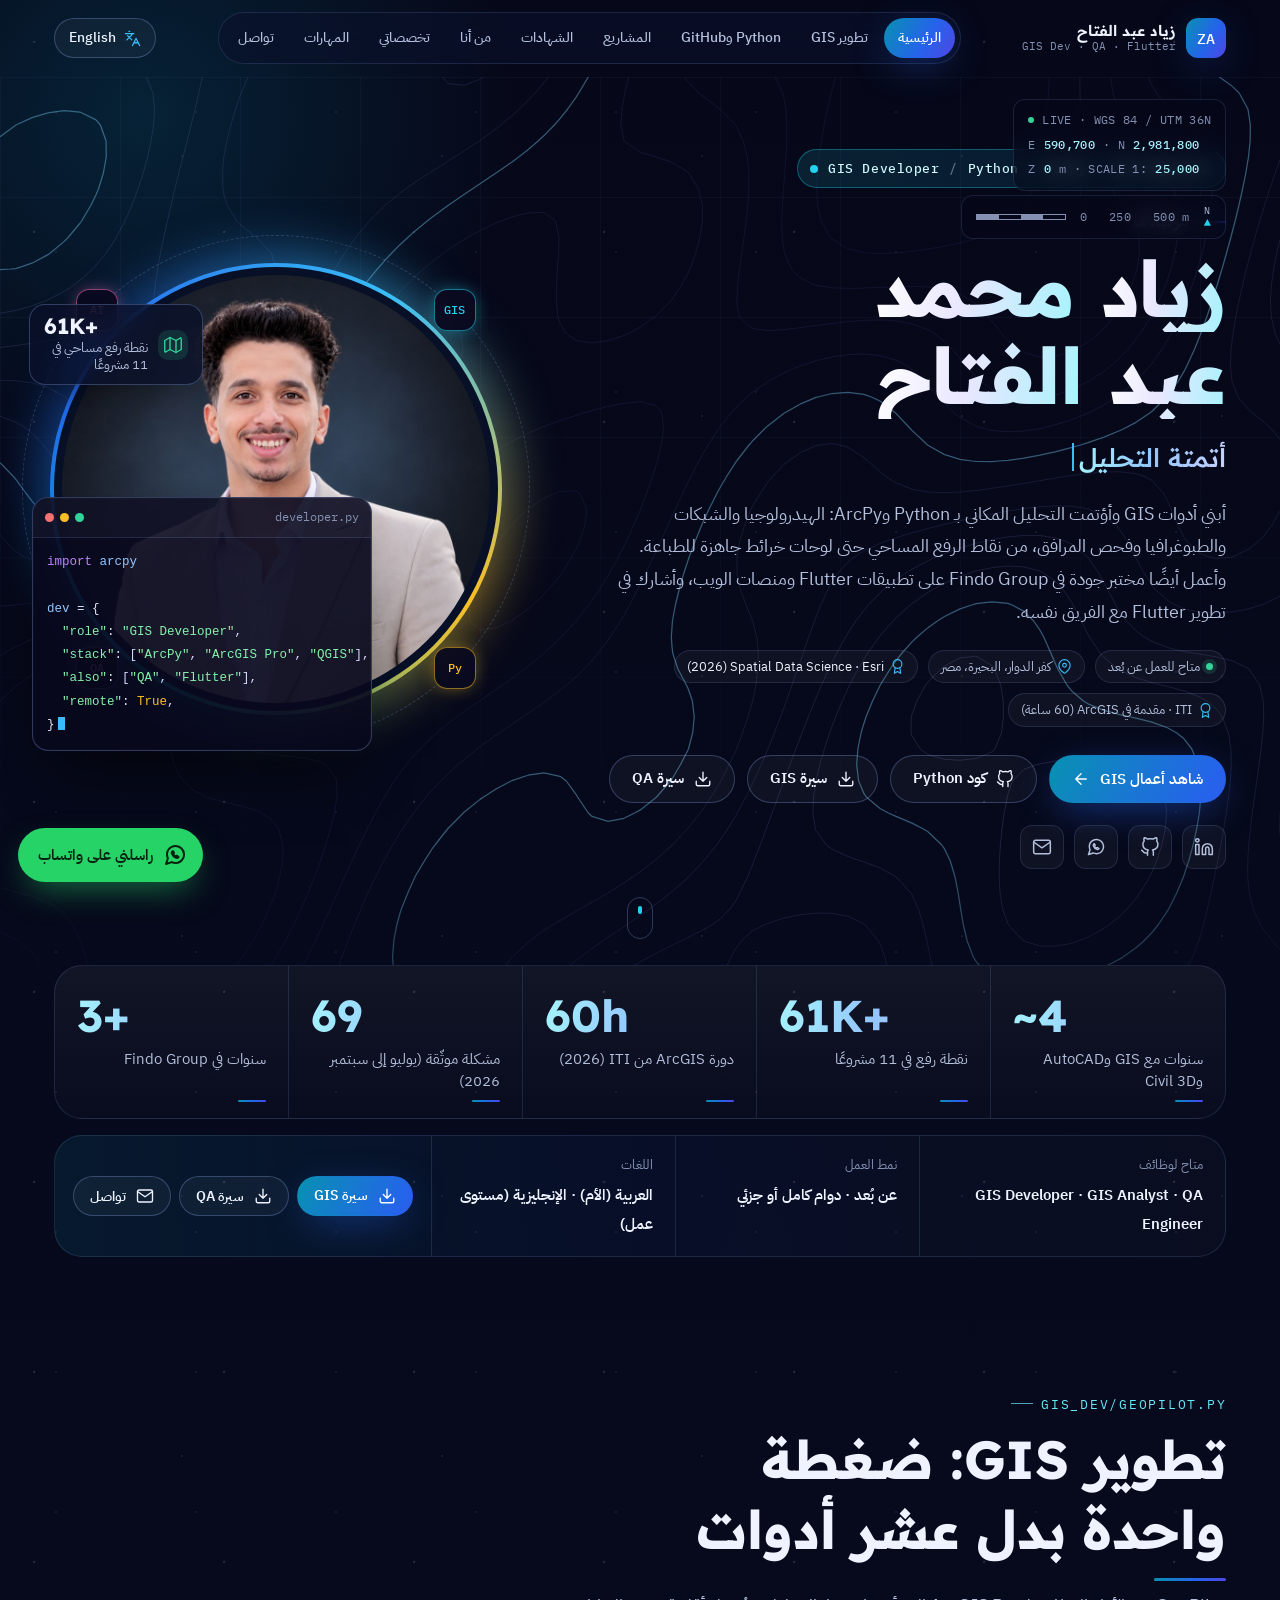
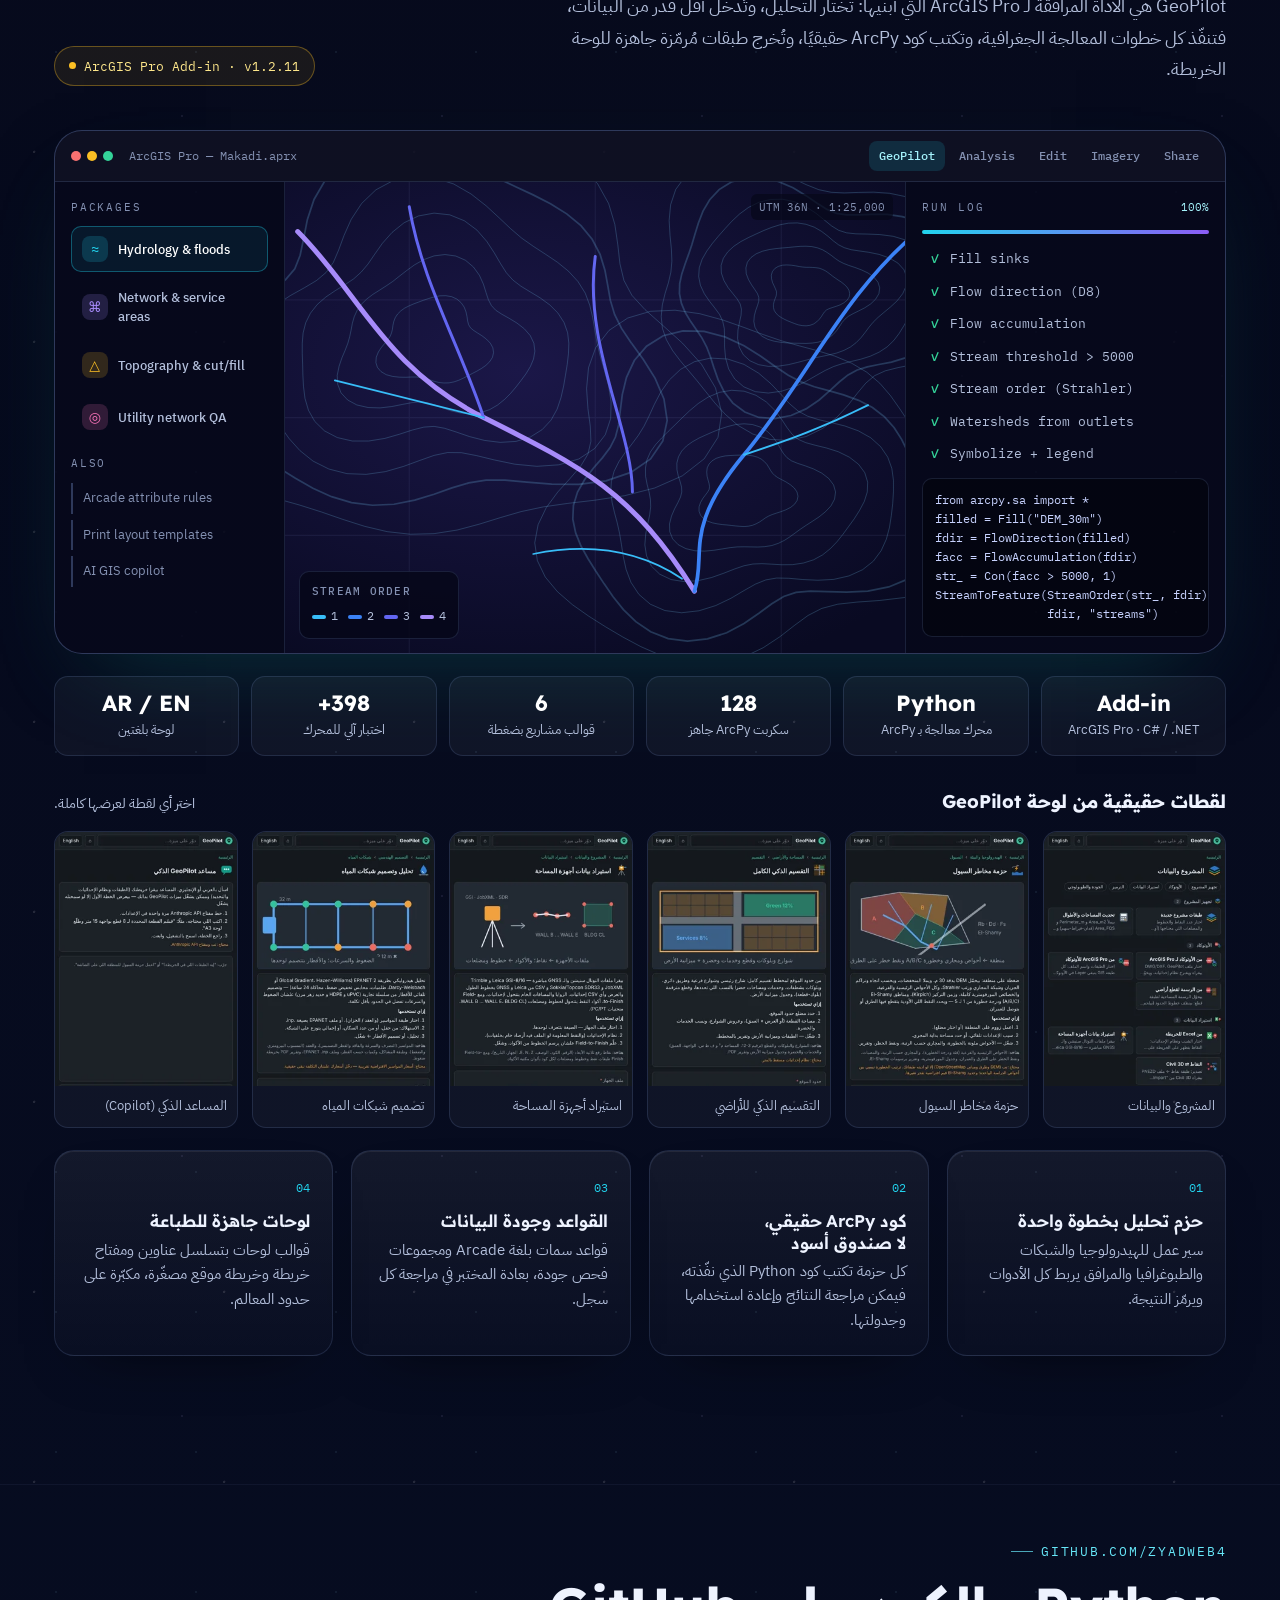
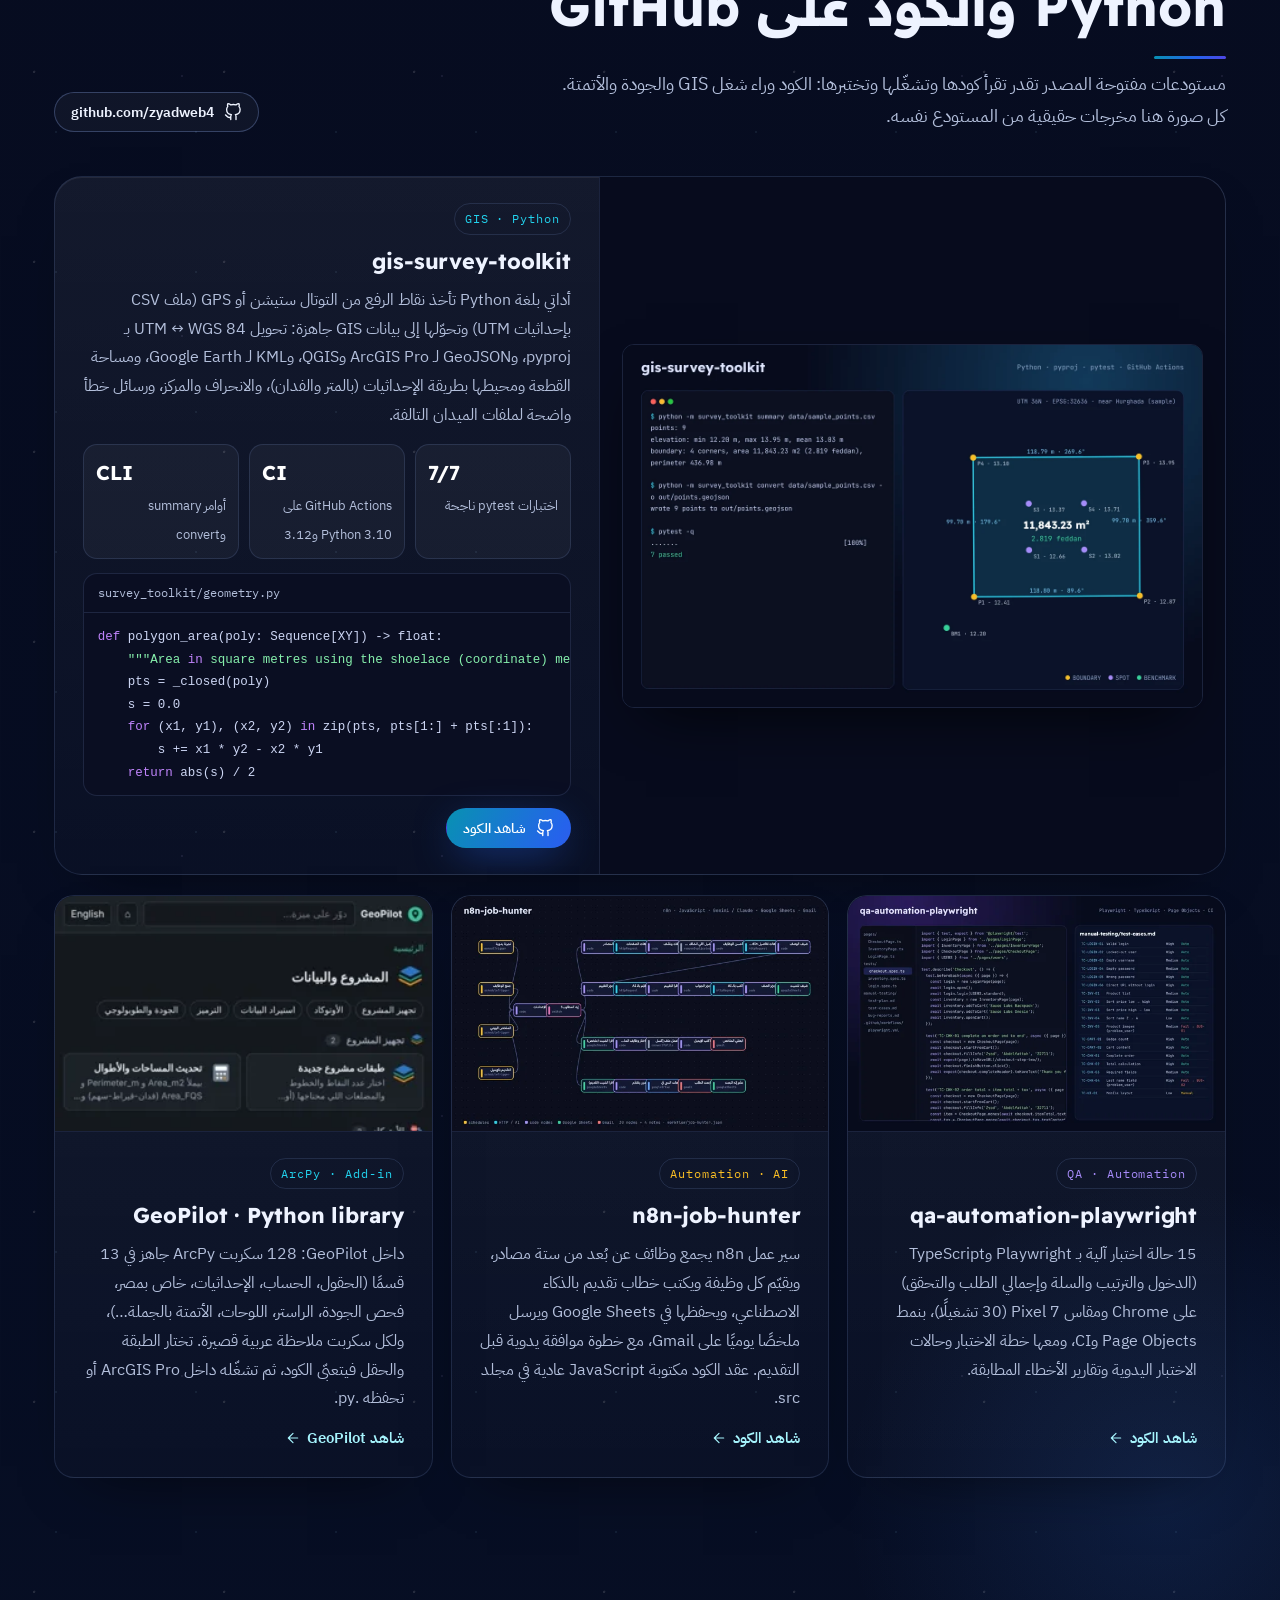
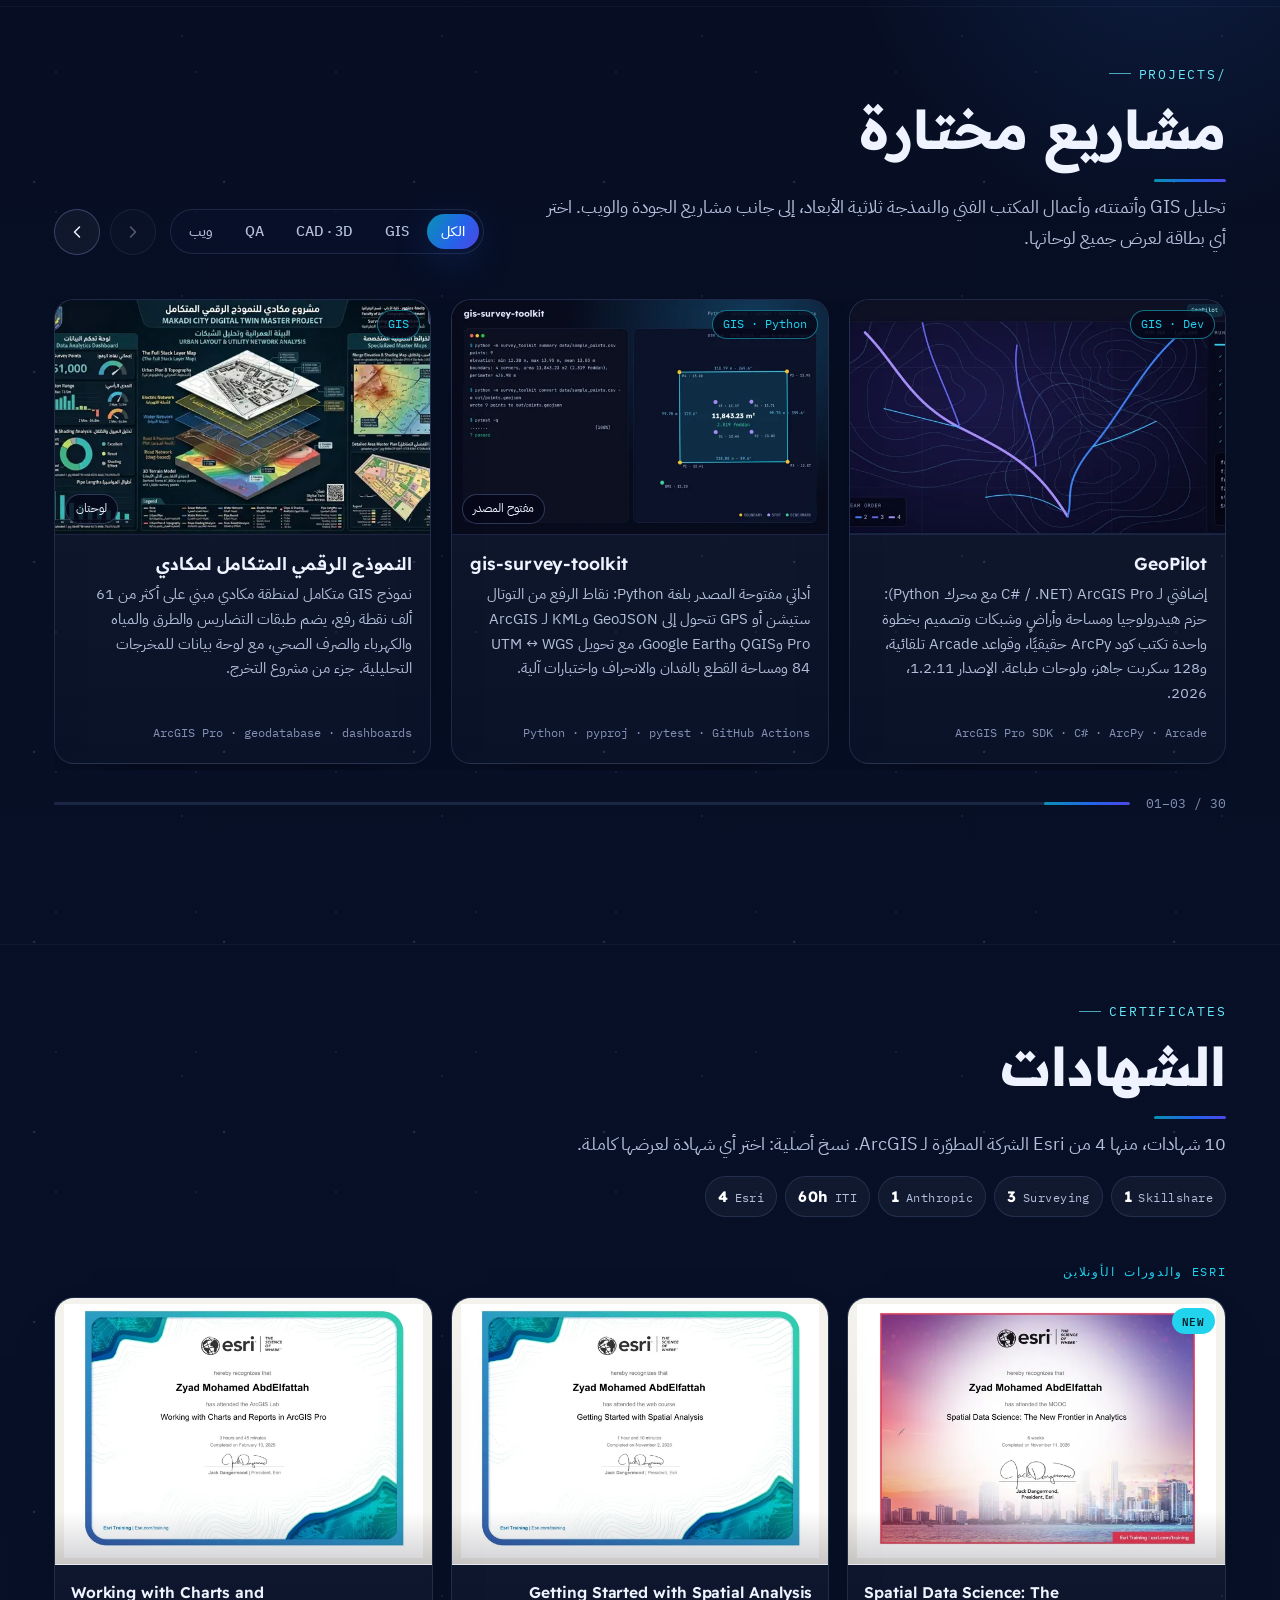
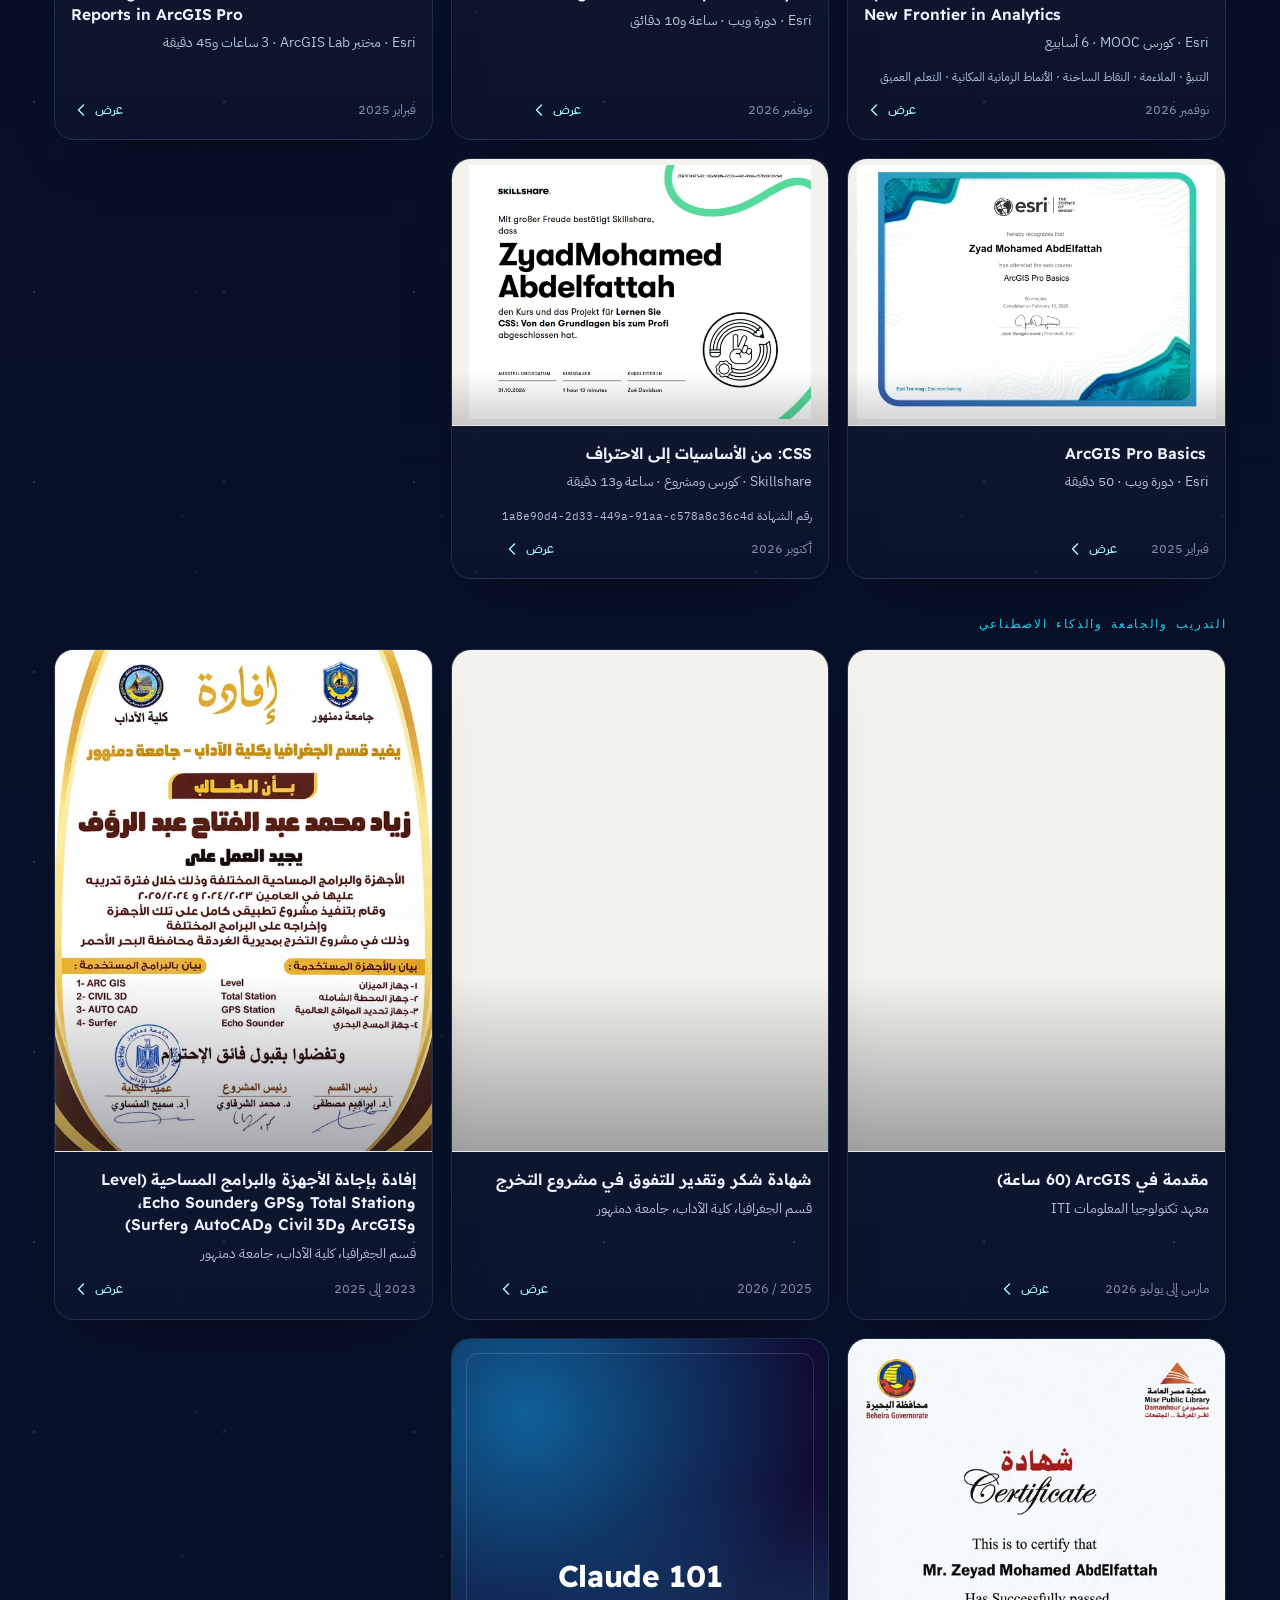
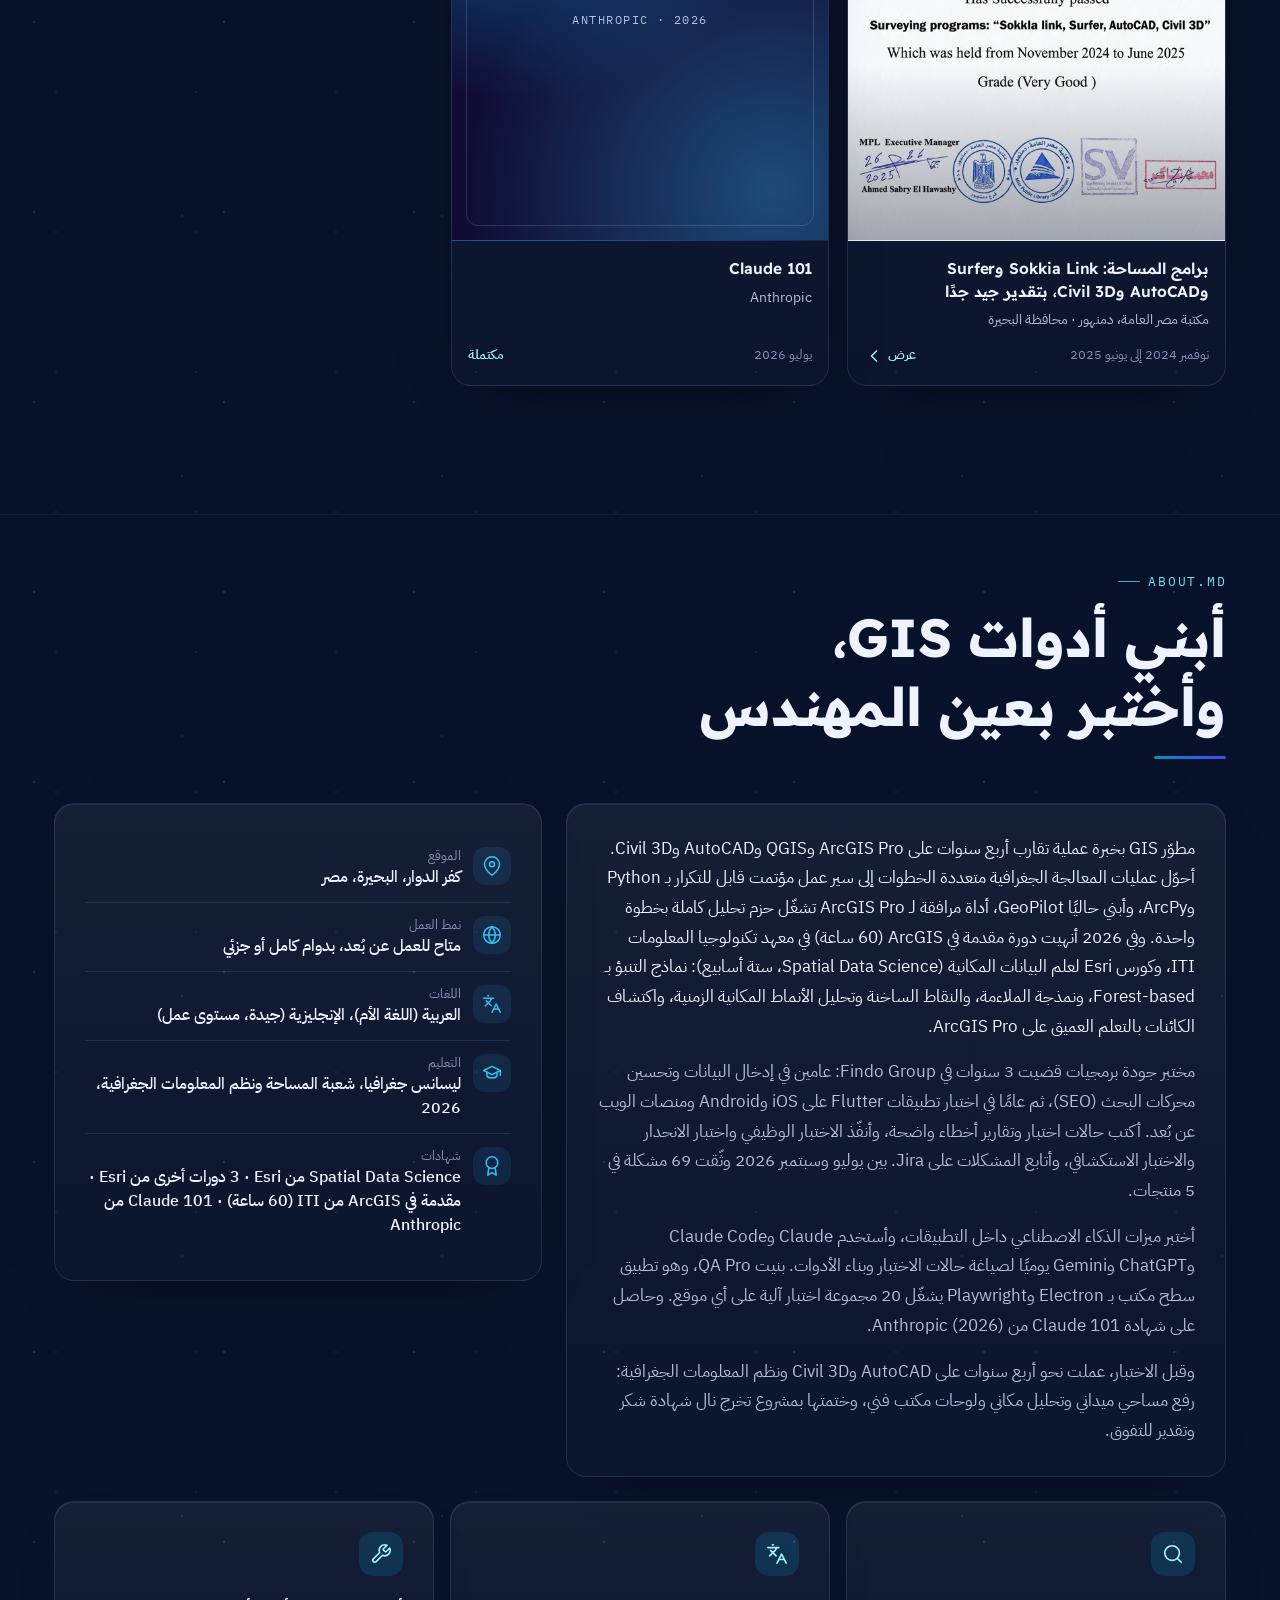
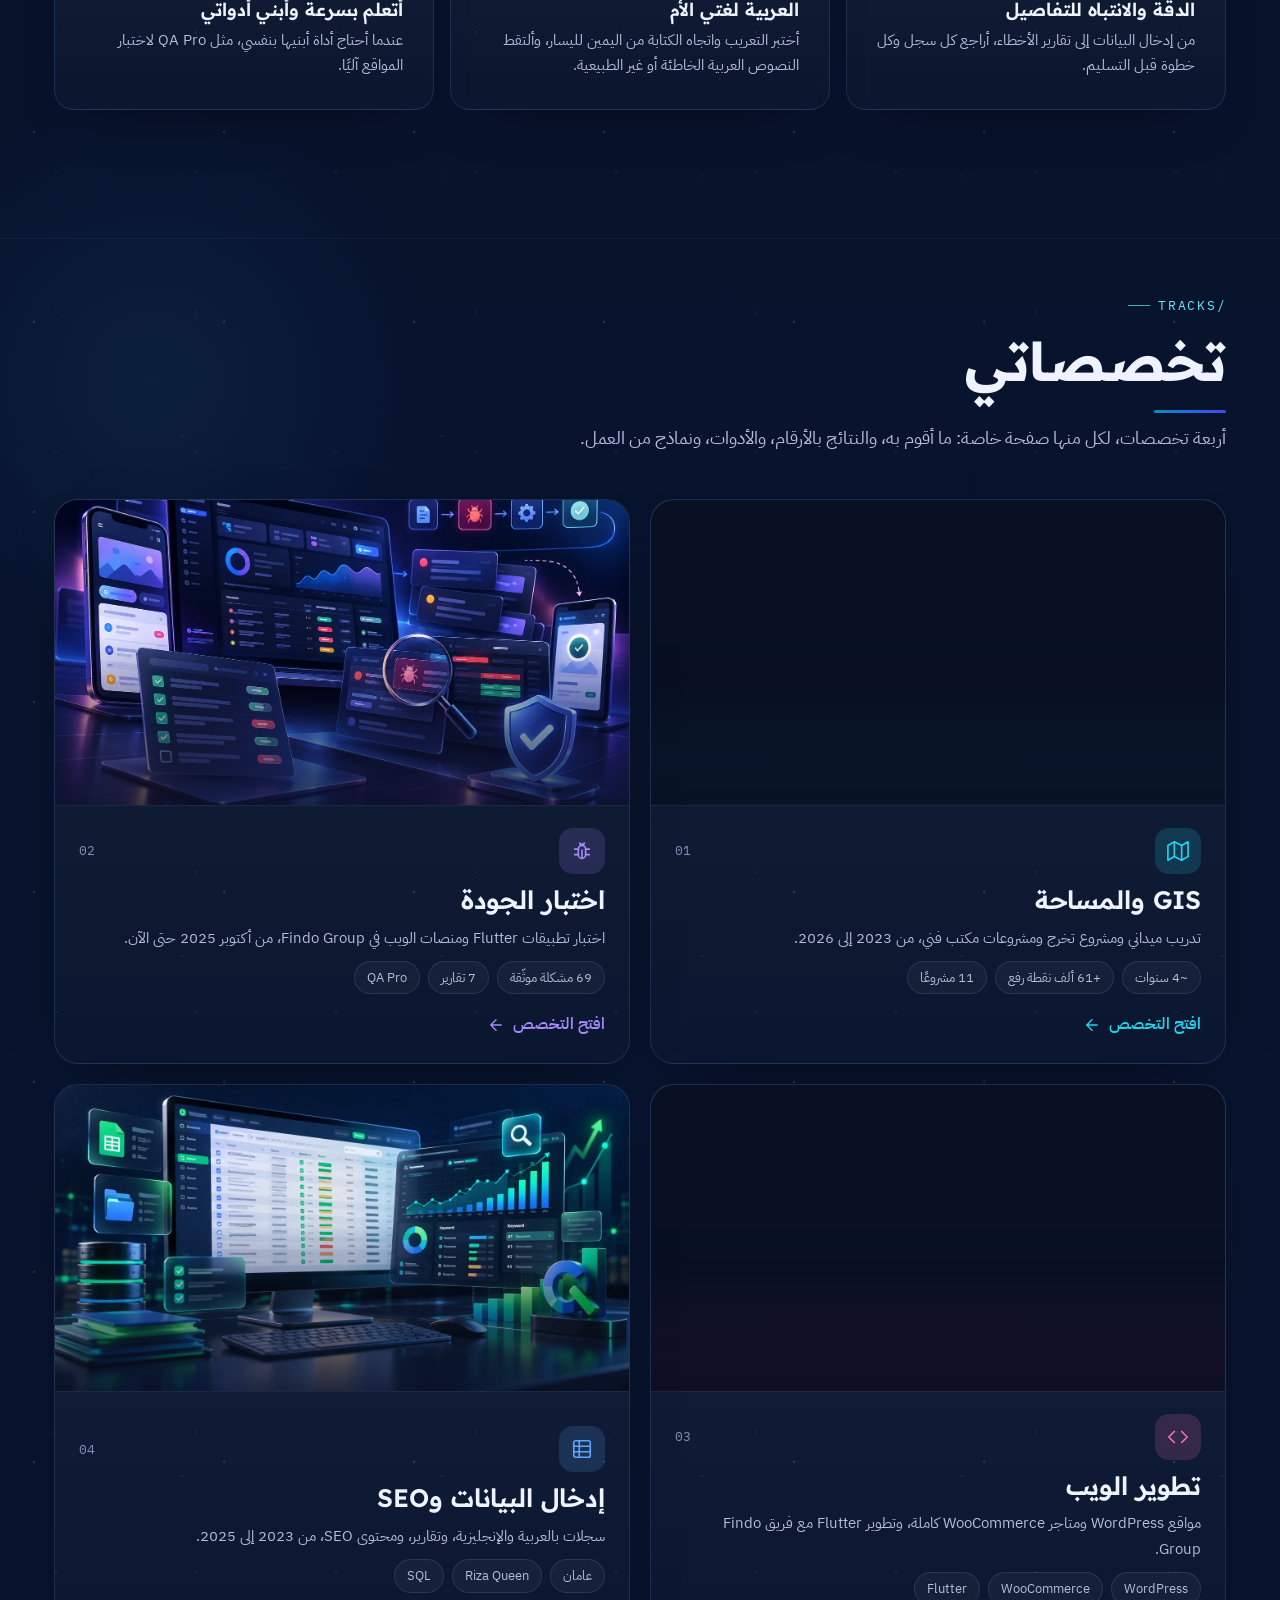
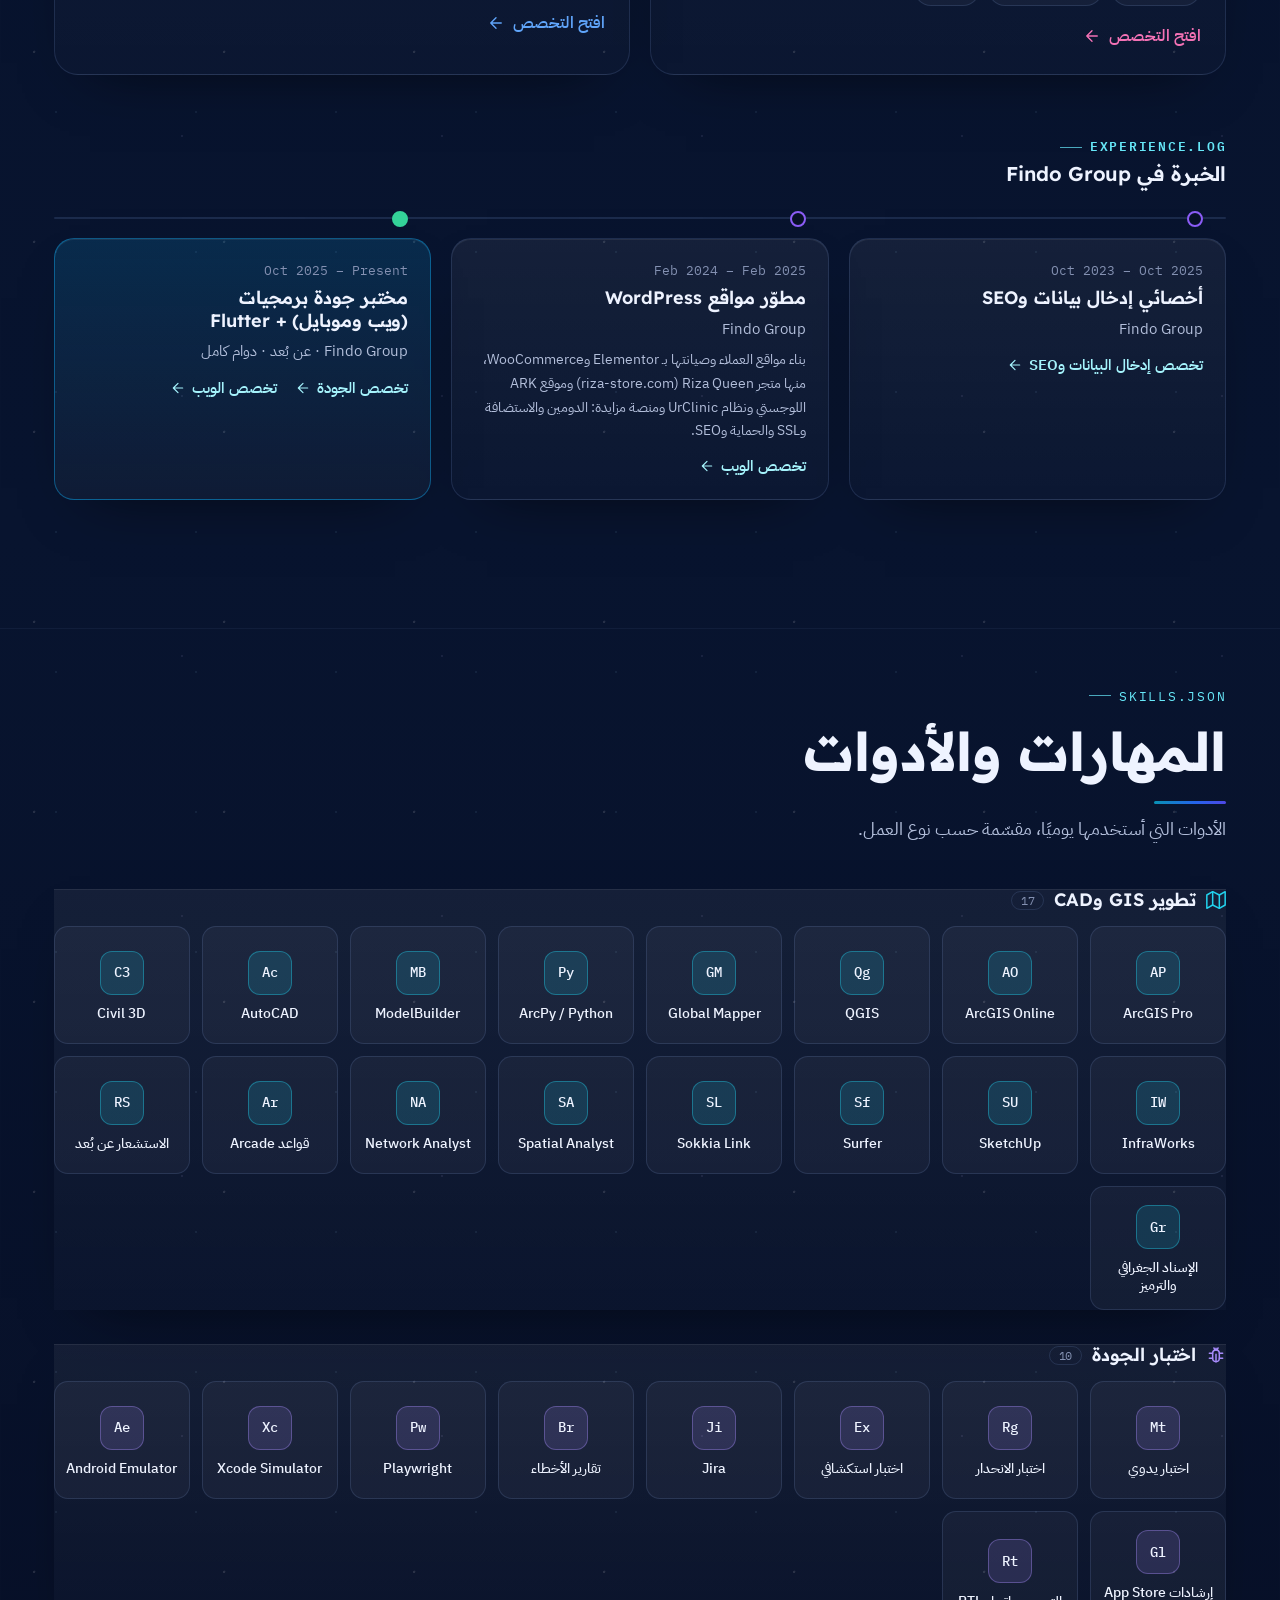
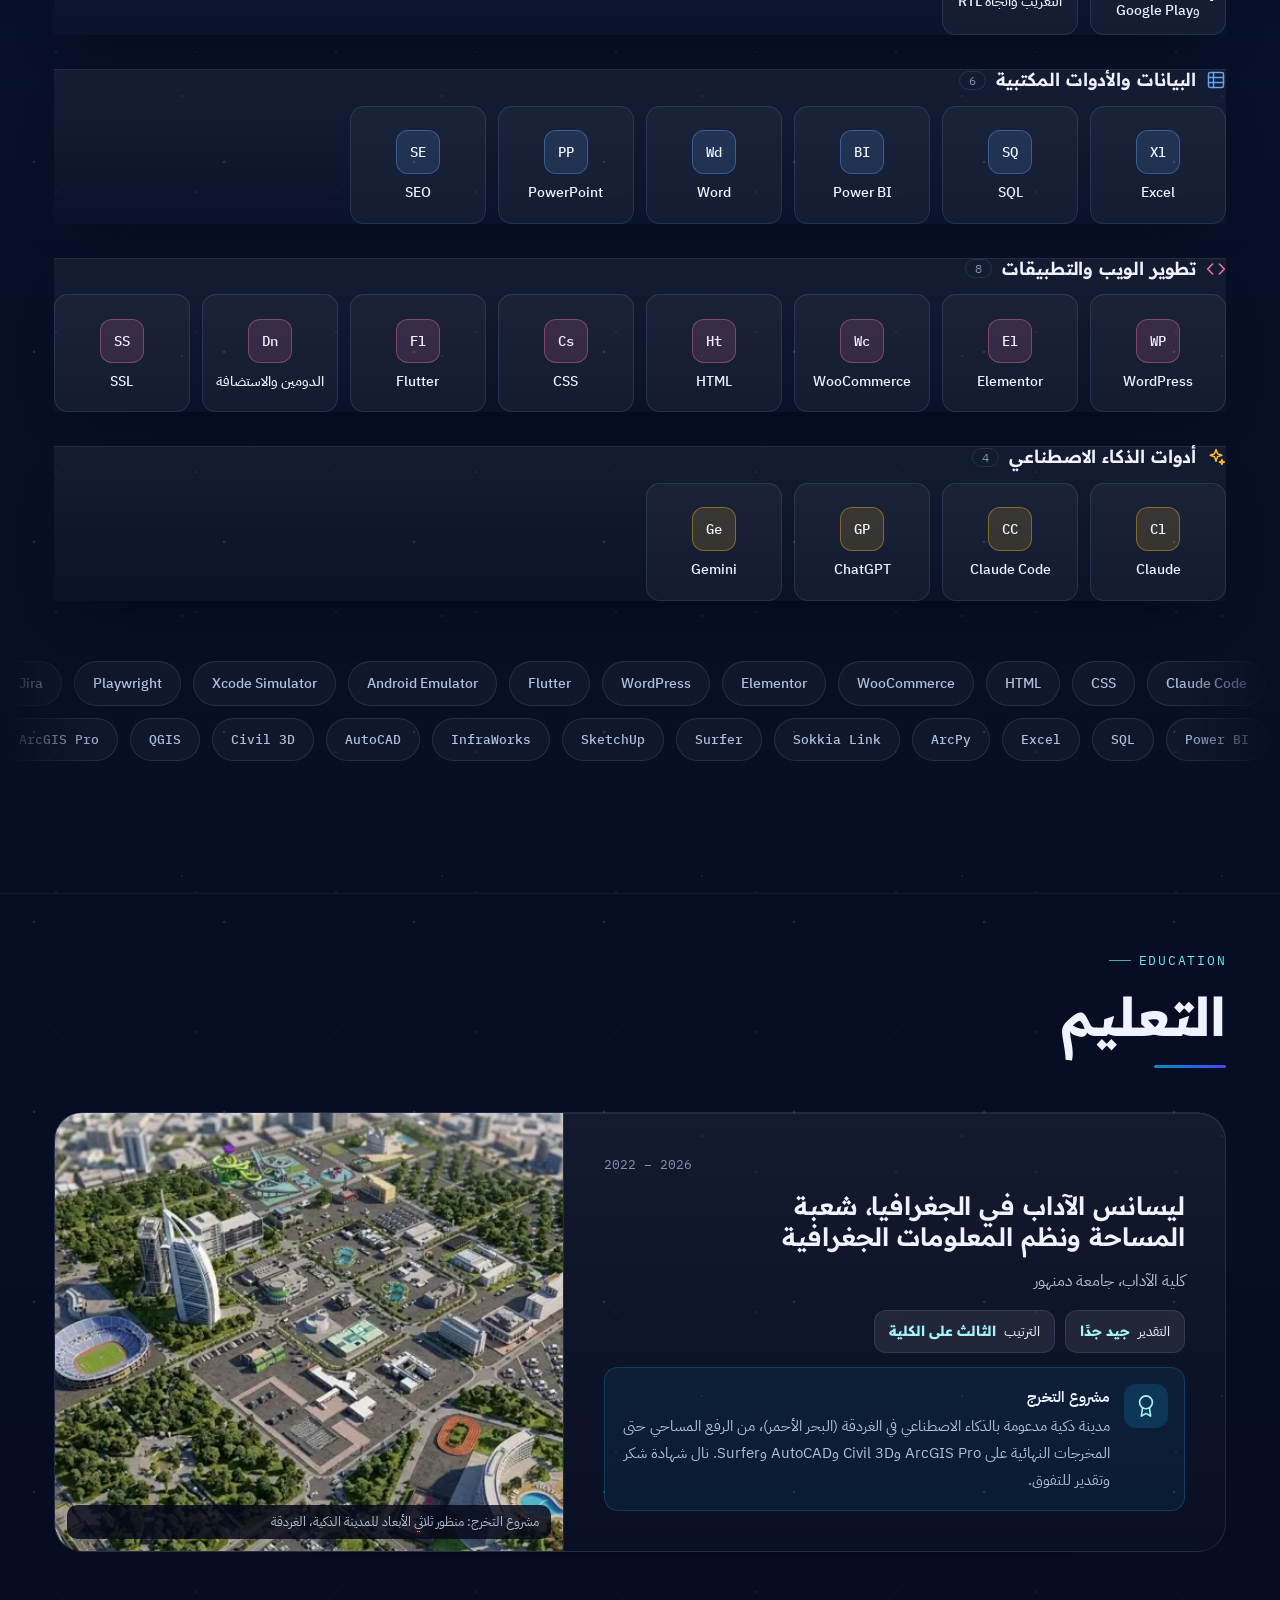
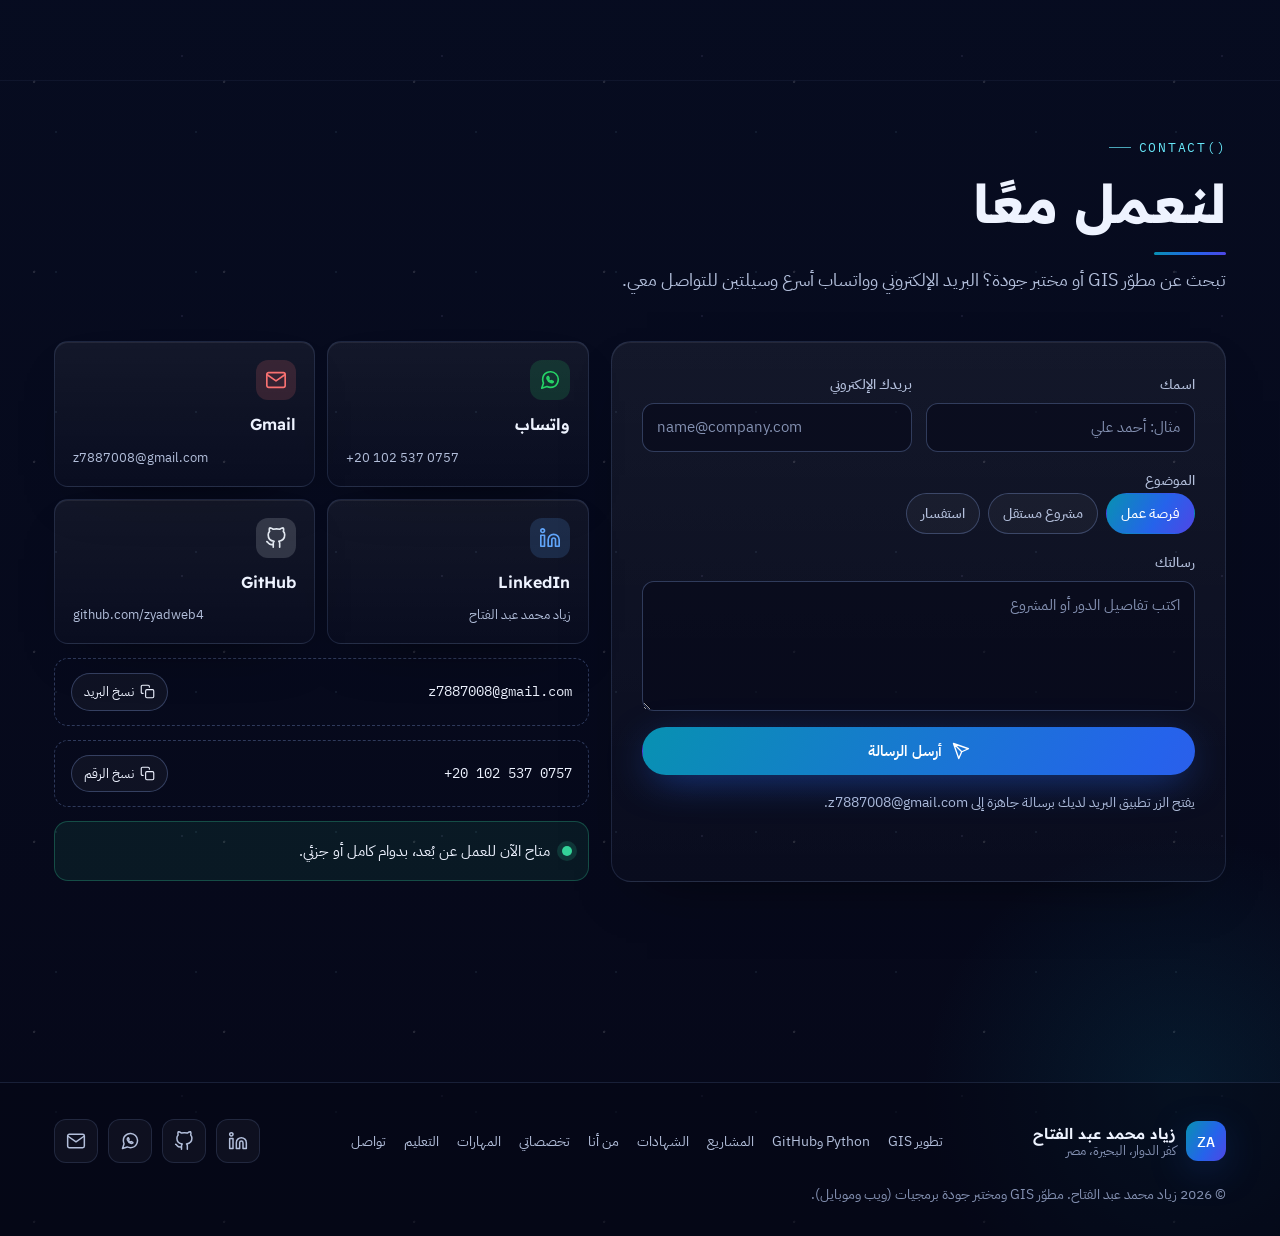
==== commit 1817cf98: "New ATS CVs (GIS, QA, Data Entry) on their track pages; ?lang=en links - Replace the GIS and QA CVs " ====
--- a/index.html
+++ b/index.html
@@ -24,7 +24,7 @@
 <link rel="icon" href="data:image/svg+xml,%3Csvg xmlns='http://www.w3.org/2000/svg' viewBox='0 0 64 64'%3E%3Cdefs%3E%3ClinearGradient id='g' x1='0' y1='0' x2='1' y2='1'%3E%3Cstop offset='0' stop-color='%2306b6d4'/%3E%3Cstop offset='1' stop-color='%232563eb'/%3E%3C/linearGradient%3E%3C/defs%3E%3Crect width='64' height='64' rx='16' fill='url(%23g)'/%3E%3Ctext x='32' y='43' font-family='monospace' font-size='30' font-weight='700' fill='white' text-anchor='middle'%3EZ%3C/text%3E%3C/svg%3E">
 <link rel="preconnect" href="https://fonts.googleapis.com"><link rel="preconnect" href="https://fonts.gstatic.com" crossorigin><link rel="stylesheet" href="https://fonts.googleapis.com/css2?family=IBM+Plex+Mono:wght@400;500&family=IBM+Plex+Sans+Arabic:wght@400;500;600;700&family=Readex+Pro:wght@400;500;600;700&display=swap">
 <link rel="stylesheet" href="css/site.css">
-<script>(function(d){d.classList.add("js");try{if(!matchMedia("(prefers-reduced-motion: reduce)").matches)d.classList.add("motion");}catch(e){}try{if(localStorage.getItem("zyad-lang")==="en"){d.lang="en";d.dir="ltr";}}catch(e){}})(document.documentElement);</script>
+<script>(function(d){d.classList.add("js");try{if(!matchMedia("(prefers-reduced-motion: reduce)").matches)d.classList.add("motion");}catch(e){}try{var q=new URLSearchParams(location.search).get("lang");if(q==="en"||q==="ar")localStorage.setItem("zyad-lang",q);if(q==="en"||(!q&&localStorage.getItem("zyad-lang")==="en")){d.lang="en";d.dir="ltr";}}catch(e){}})(document.documentElement);</script>
 <script src="js/site.js" defer></script>
 </head>
 <body>
@@ -139,7 +139,7 @@
       <div class="cta-row rise d4">
         <a class="btn btn-primary magnetic" href="#gisdev"><span data-en="See GIS work">شاهد أعمال GIS</span><svg class="ic flip" aria-hidden="true"><use href="#i-arrow"></use></svg></a>
         <a class="btn btn-ghost" href="#code"><svg class="ic " aria-hidden="true"><use href="#i-gh"></use></svg><span data-en="Python on GitHub">كود Python</span></a>
-        <a class="btn btn-ghost" href="cv/Zyad_Mohamed_Abdelfattah_GIS_Analyst_CV.pdf" target="_blank" rel="noopener"><svg class="ic " aria-hidden="true"><use href="#i-download"></use></svg><span data-en="GIS CV">سيرة GIS</span></a>
+        <a class="btn btn-ghost" href="cv/Zyad_Mohamed_Abdelfattah_GIS_CV.pdf" target="_blank" rel="noopener"><svg class="ic " aria-hidden="true"><use href="#i-download"></use></svg><span data-en="GIS CV">سيرة GIS</span></a>
         <a class="btn btn-ghost" href="cv/Zyad_Mohamed_Abdelfattah_QA_Engineer_CV.pdf" target="_blank" rel="noopener"><svg class="ic " aria-hidden="true"><use href="#i-download"></use></svg><span data-en="QA CV">سيرة QA</span></a>
       </div>
       <div class="social-row rise d5">
@@ -182,7 +182,7 @@
   <div class="snap-cell"><small data-en="Open to">متاح لوظائف</small><b dir="ltr">GIS Developer · GIS Analyst · QA Engineer</b></div>
   <div class="snap-cell"><small data-en="Work mode">نمط العمل</small><b data-en="Remote · full-time or part-time">عن بُعد · دوام كامل أو جزئي</b></div>
   <div class="snap-cell"><small data-en="Languages">اللغات</small><b data-en="Arabic (native) · English (working)">العربية (الأم) · الإنجليزية (مستوى عمل)</b></div>
-  <div class="snap-cta"><a class="btn btn-primary btn-sm magnetic" href="cv/Zyad_Mohamed_Abdelfattah_GIS_Analyst_CV.pdf" target="_blank" rel="noopener"><svg class="ic " aria-hidden="true"><use href="#i-download"></use></svg><span data-en="GIS CV">سيرة GIS</span></a><a class="btn btn-ghost btn-sm" href="cv/Zyad_Mohamed_Abdelfattah_QA_Engineer_CV.pdf" target="_blank" rel="noopener"><svg class="ic " aria-hidden="true"><use href="#i-download"></use></svg><span data-en="QA CV">سيرة QA</span></a><a class="btn btn-ghost btn-sm" href="#contact"><svg class="ic " aria-hidden="true"><use href="#i-mail"></use></svg><span data-en="Contact">تواصل</span></a></div>
+  <div class="snap-cta"><a class="btn btn-primary btn-sm magnetic" href="cv/Zyad_Mohamed_Abdelfattah_GIS_CV.pdf" target="_blank" rel="noopener"><svg class="ic " aria-hidden="true"><use href="#i-download"></use></svg><span data-en="GIS CV">سيرة GIS</span></a><a class="btn btn-ghost btn-sm" href="cv/Zyad_Mohamed_Abdelfattah_QA_Engineer_CV.pdf" target="_blank" rel="noopener"><svg class="ic " aria-hidden="true"><use href="#i-download"></use></svg><span data-en="QA CV">سيرة QA</span></a><a class="btn btn-ghost btn-sm" href="#contact"><svg class="ic " aria-hidden="true"><use href="#i-mail"></use></svg><span data-en="Contact">تواصل</span></a></div>
 </div></div>
 <section class="section gisdev" id="gisdev" aria-labelledby="gisdev-h">
   <div class="wrap">
@@ -437,7 +437,7 @@
       <ol class="tl-items">
         <li class="tl-item" data-reveal="up">
           <span class="tl-dot" aria-hidden="true"></span>
-          <span class="when">Oct 2023 – Sep 2025</span>
+          <span class="when">Oct 2023 – Oct 2025</span>
           <h3 data-en="Data Entry &amp; SEO Specialist">أخصائي إدخال بيانات وSEO</h3>
           <p class="org">Findo Group</p>
           <a class="tl-link" href="tracks/data-entry-seo.html"><span data-en="Data Entry &amp; SEO track">تخصص إدخال البيانات وSEO</span><svg class="ic flip" aria-hidden="true"><use href="#i-arrow"></use></svg></a>
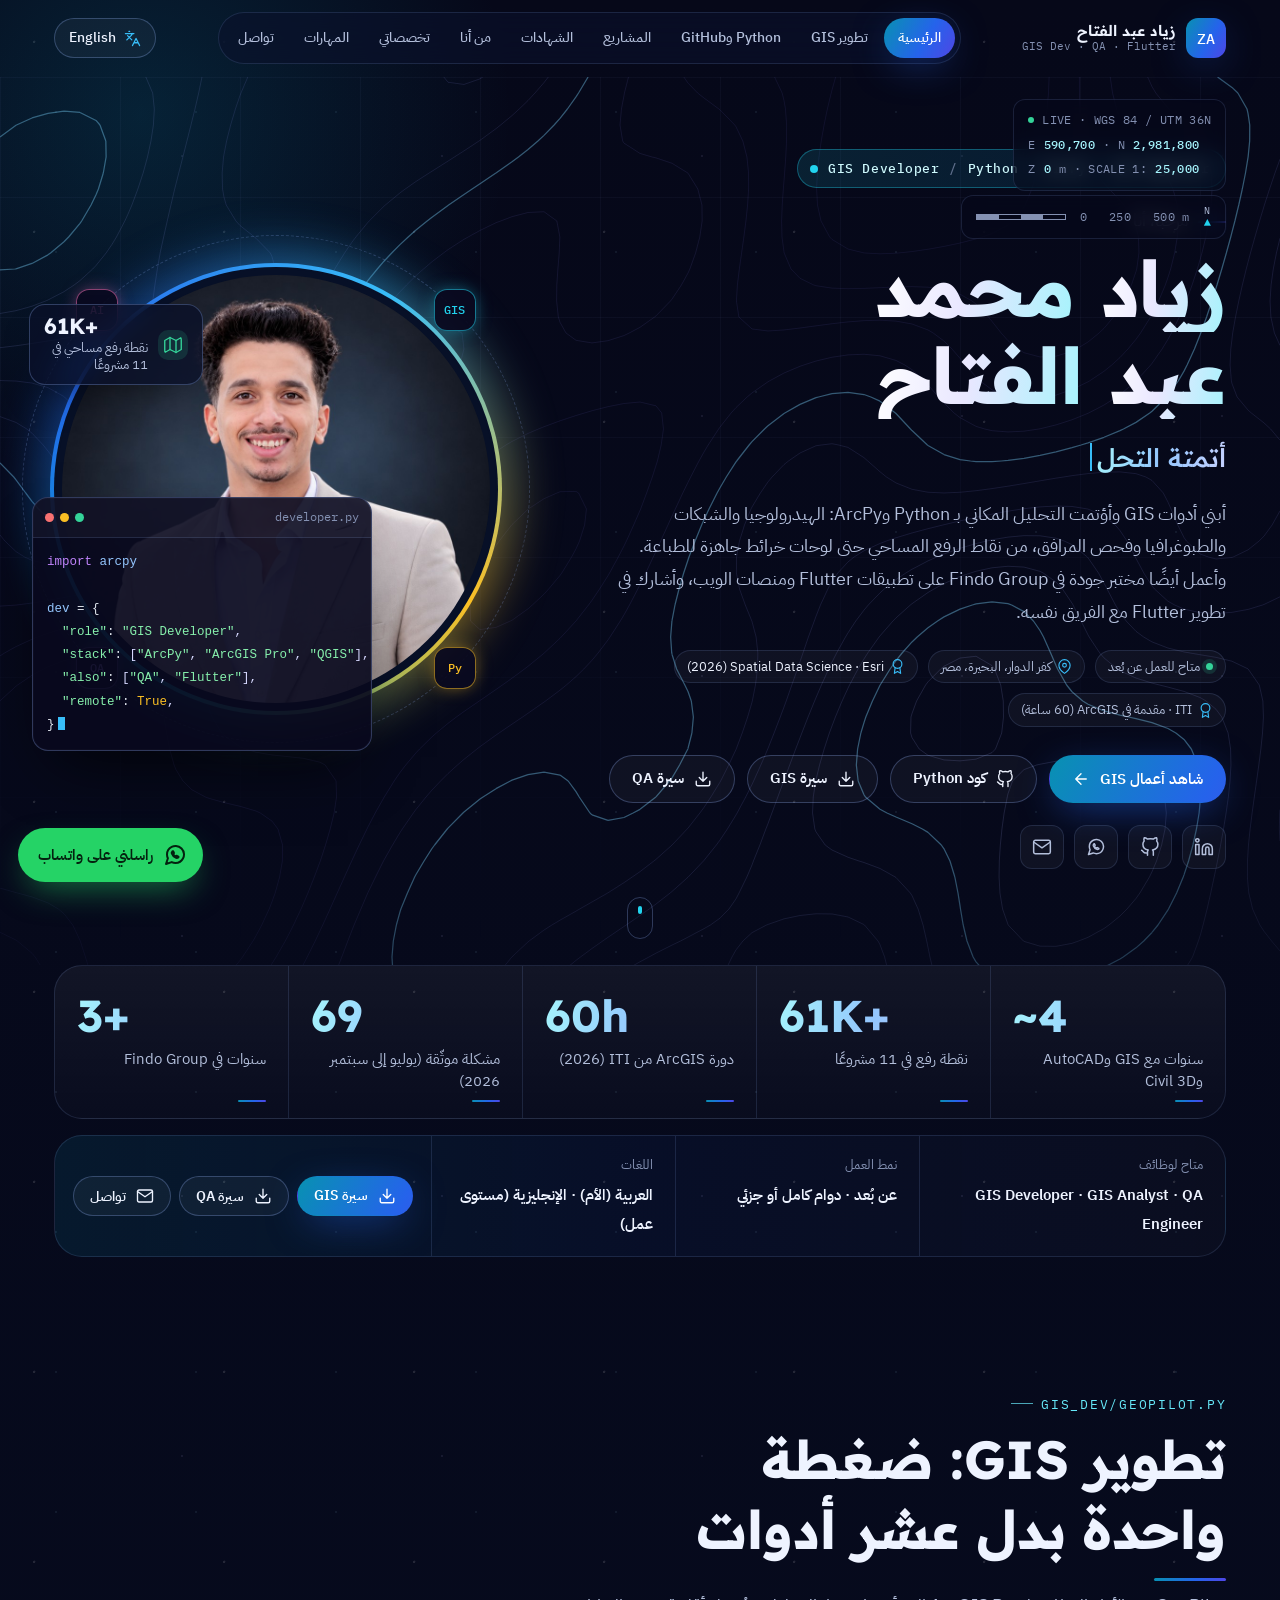
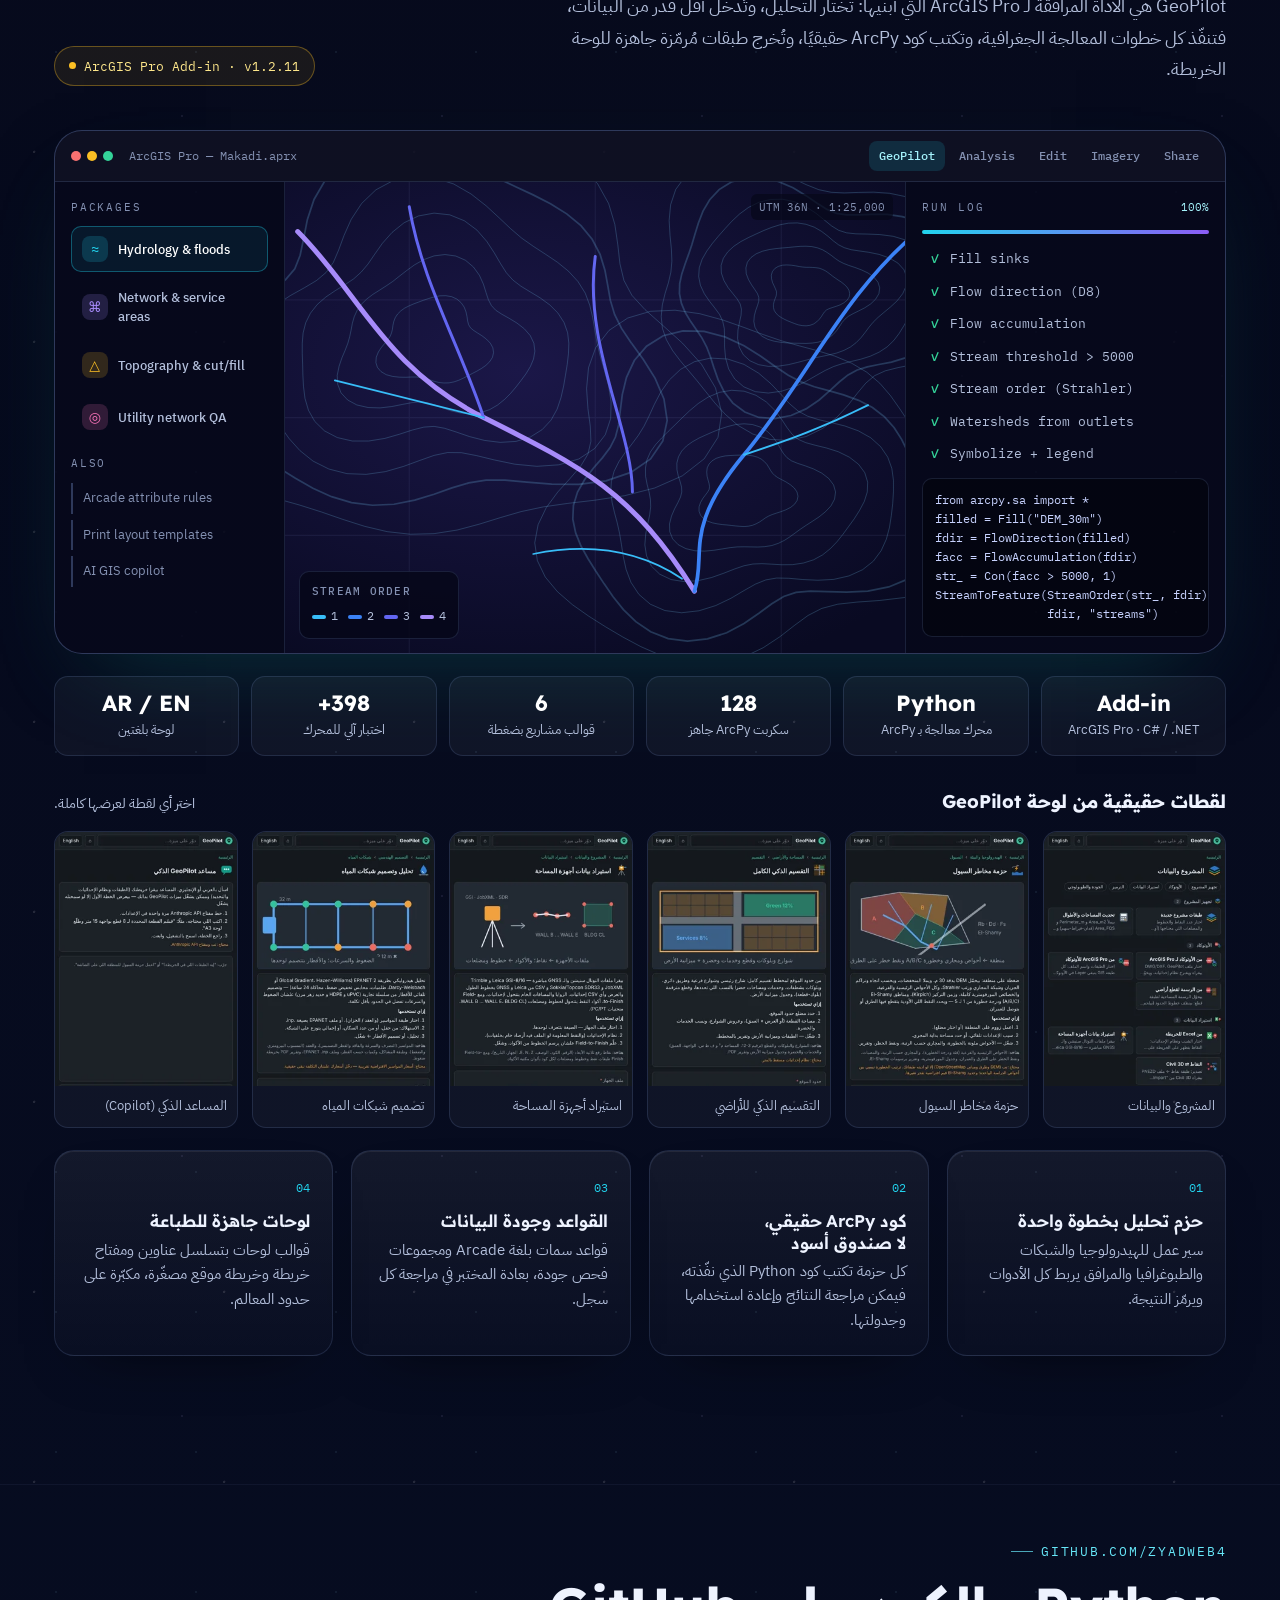
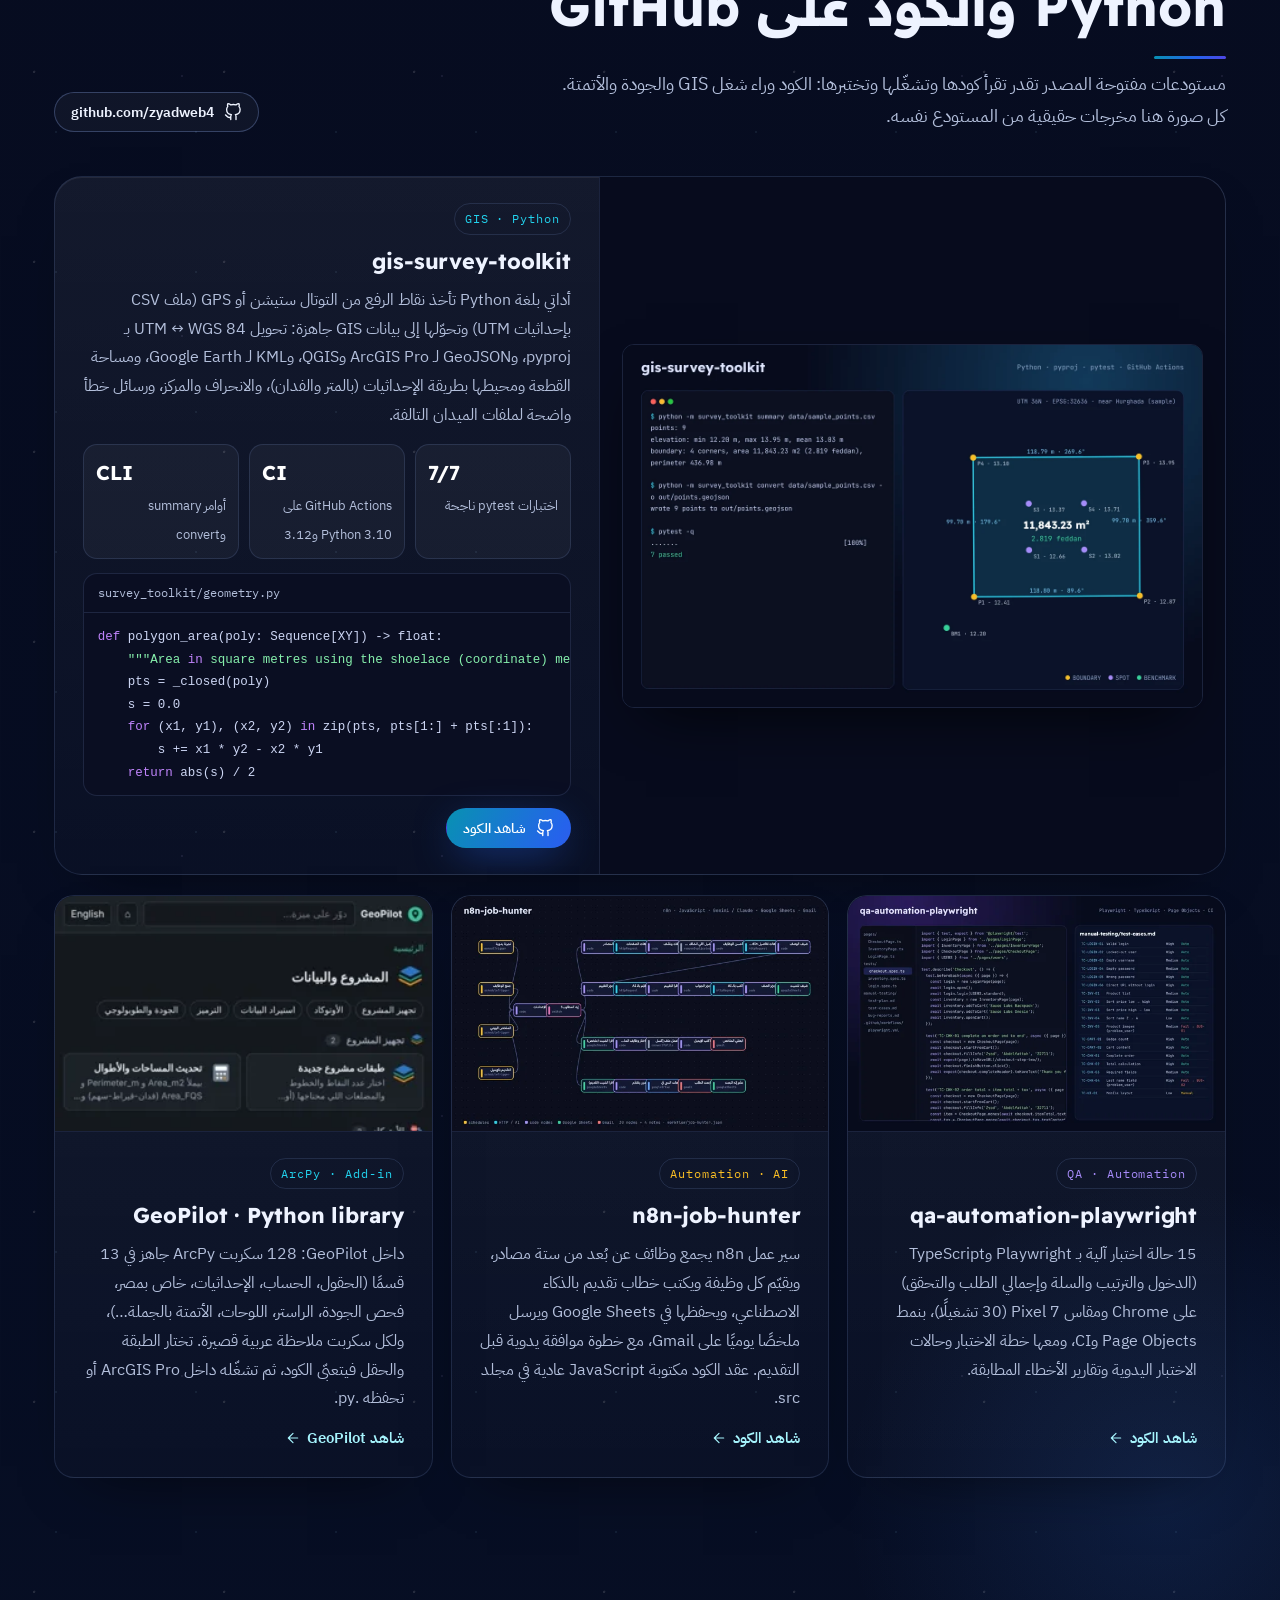
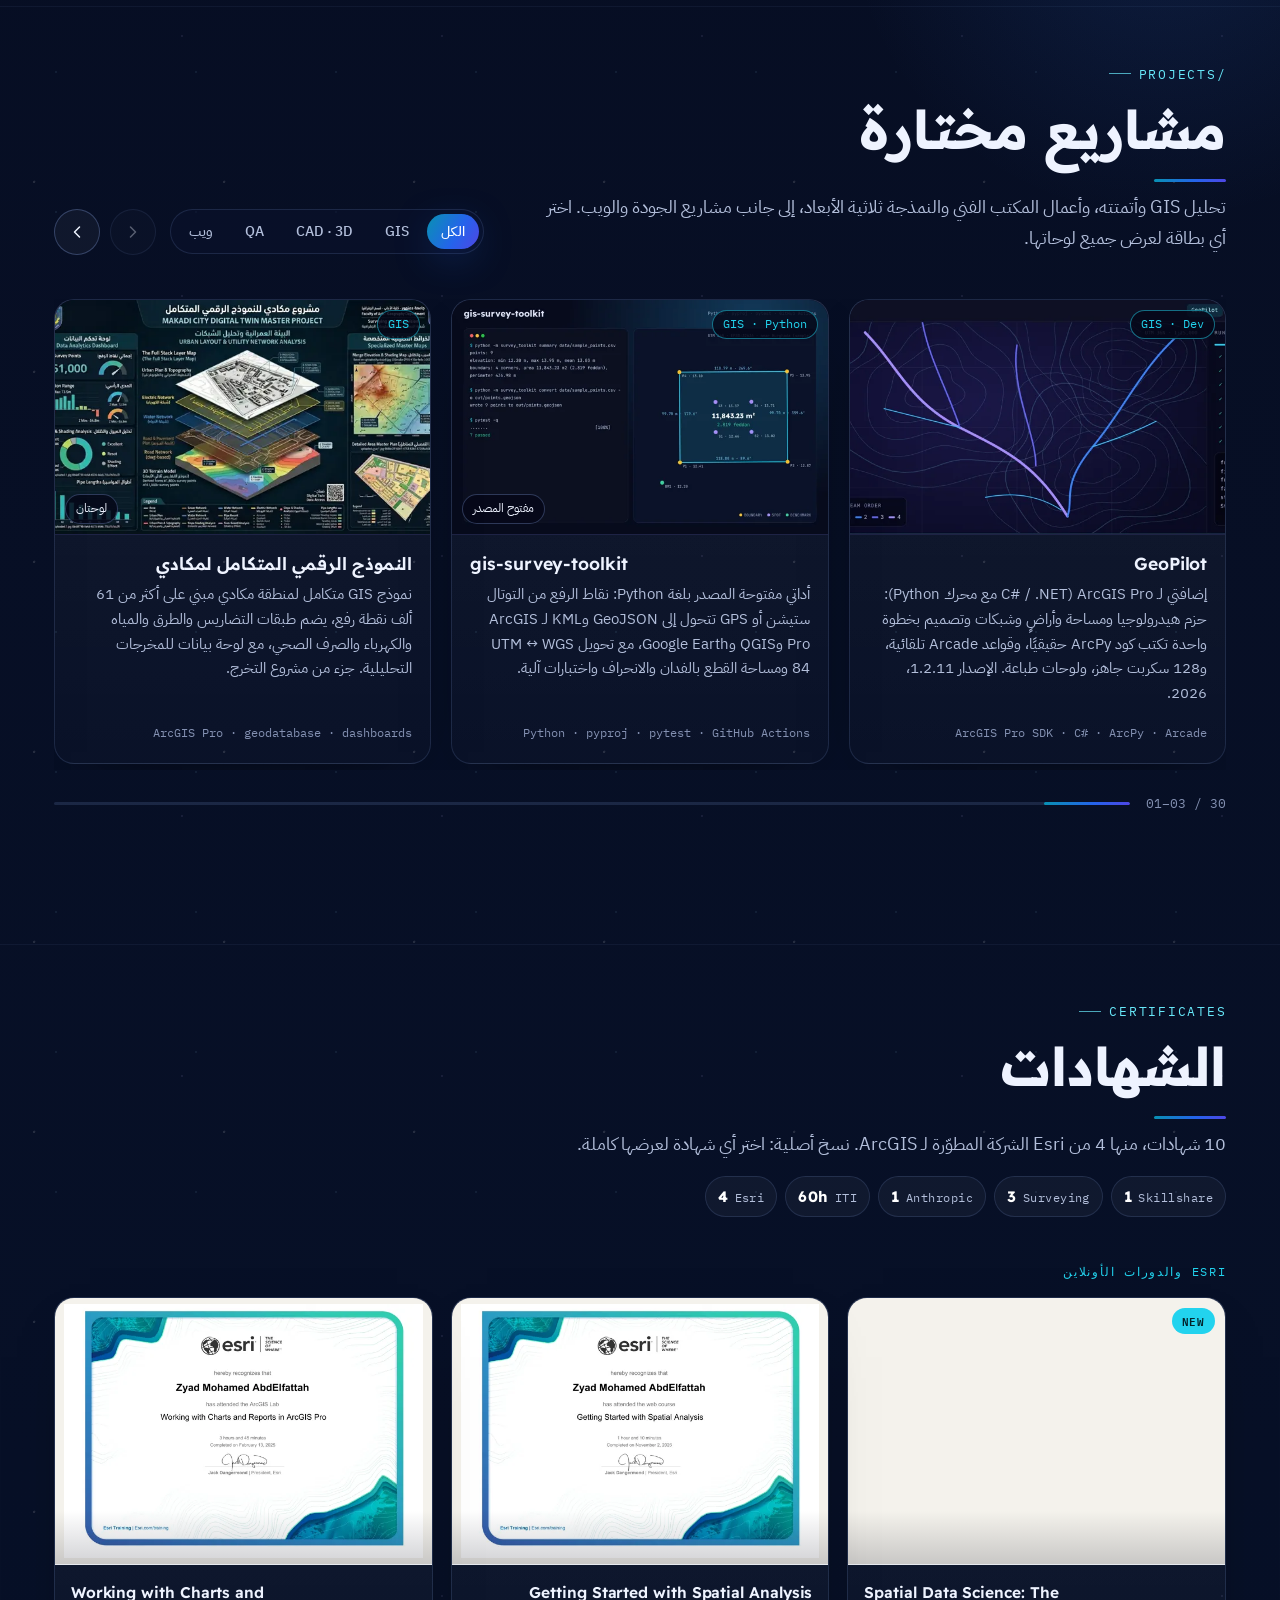
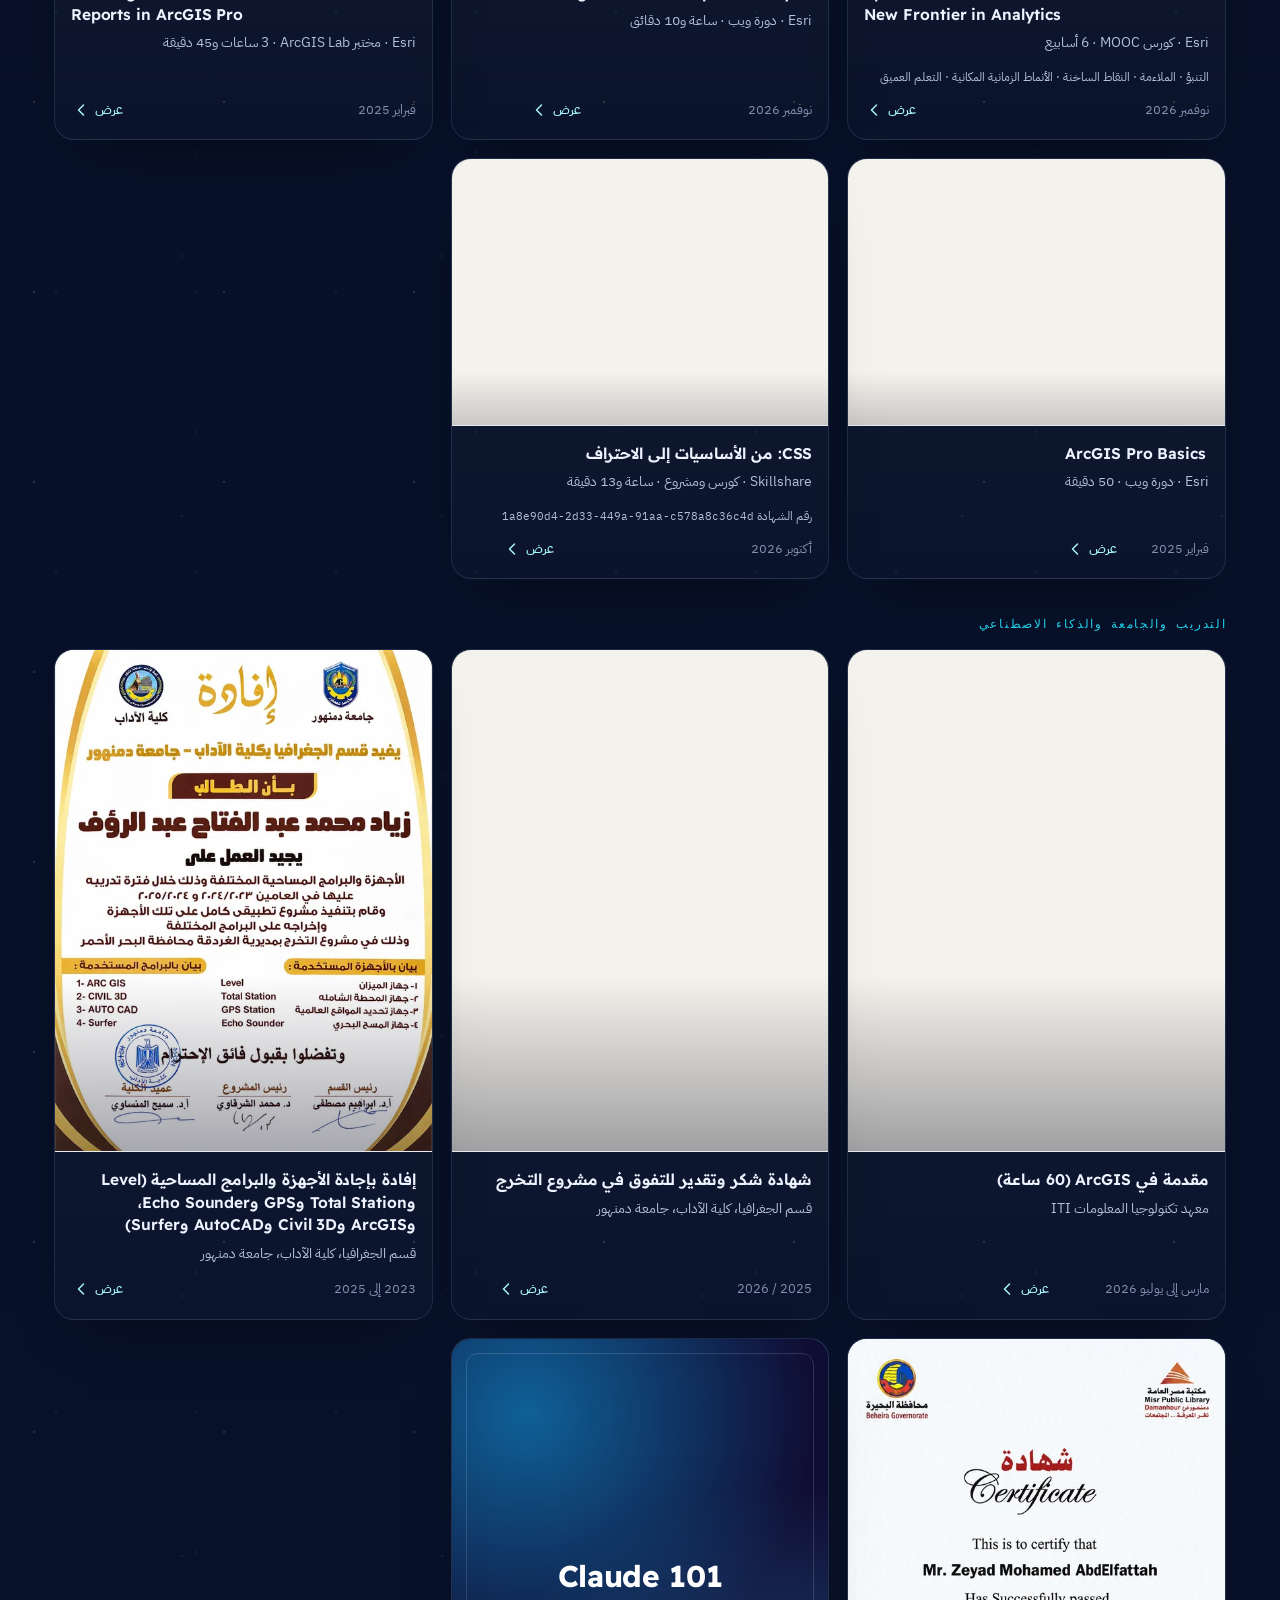
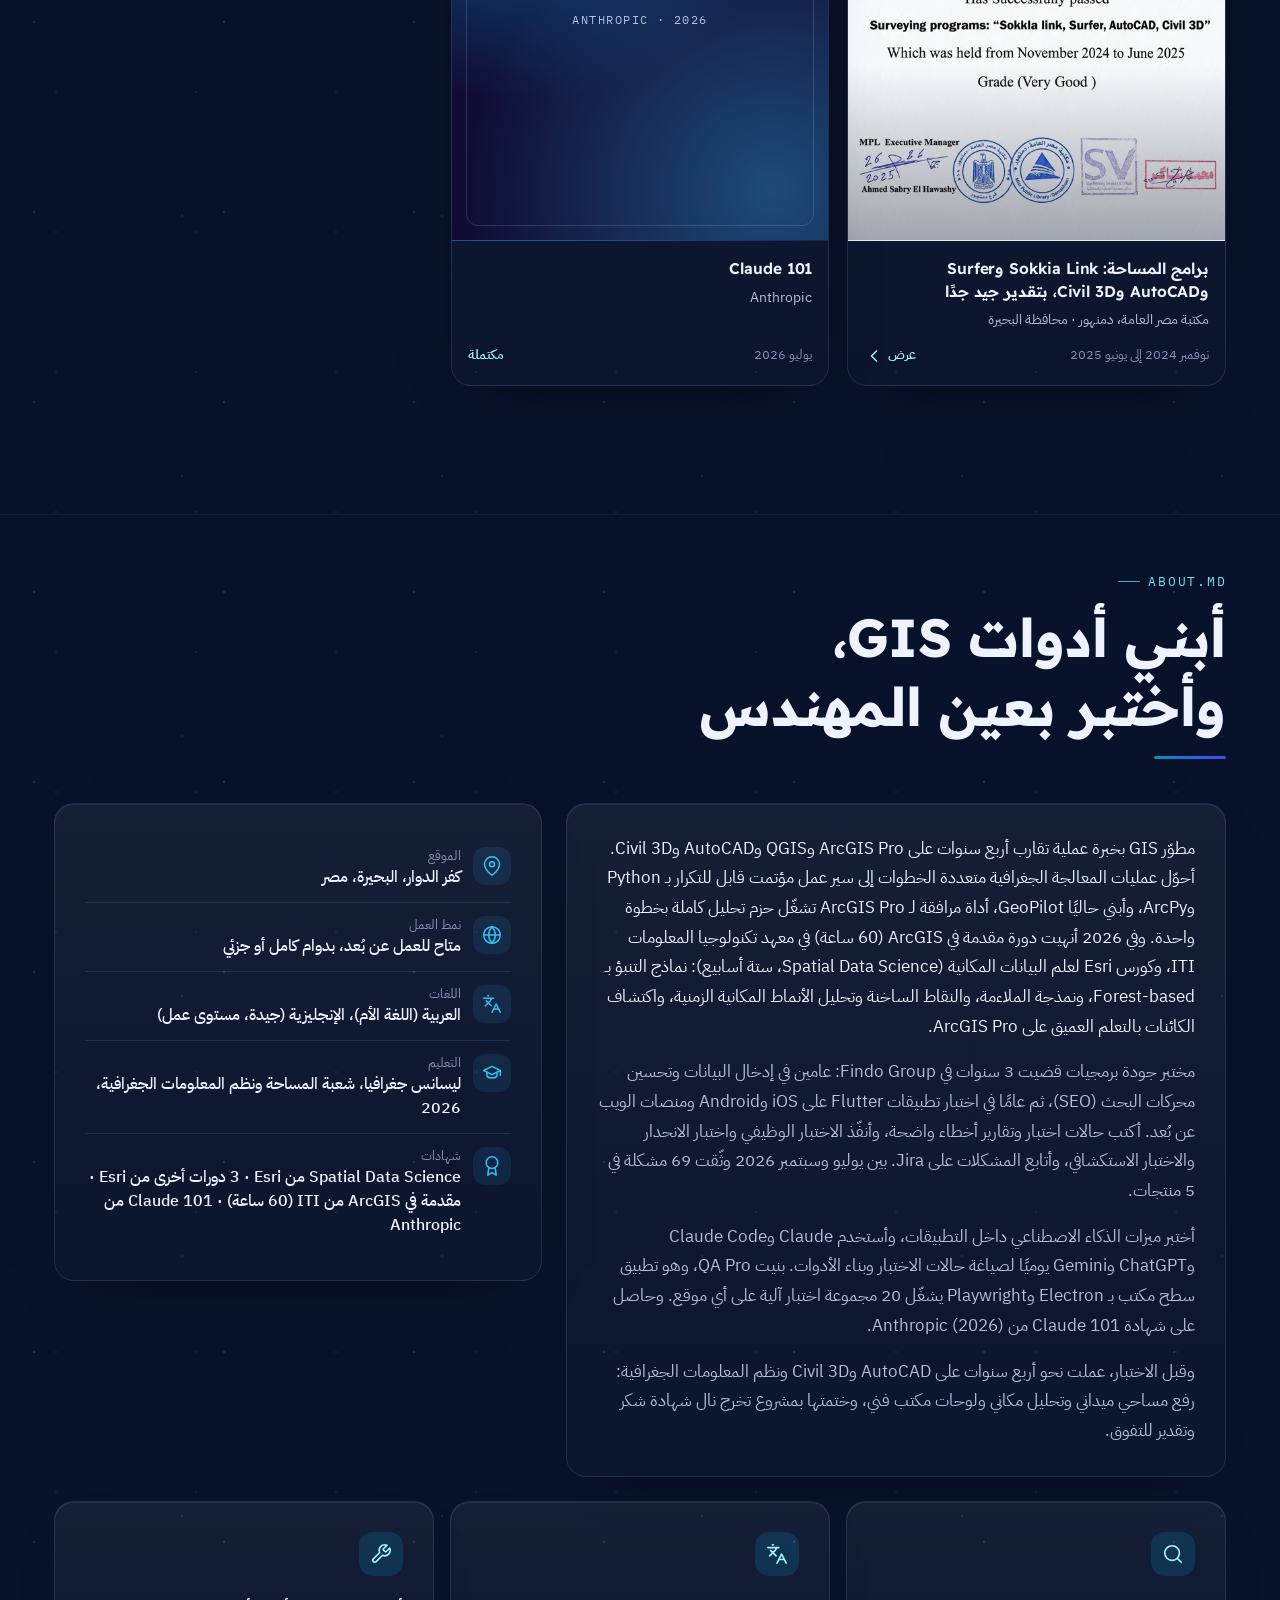
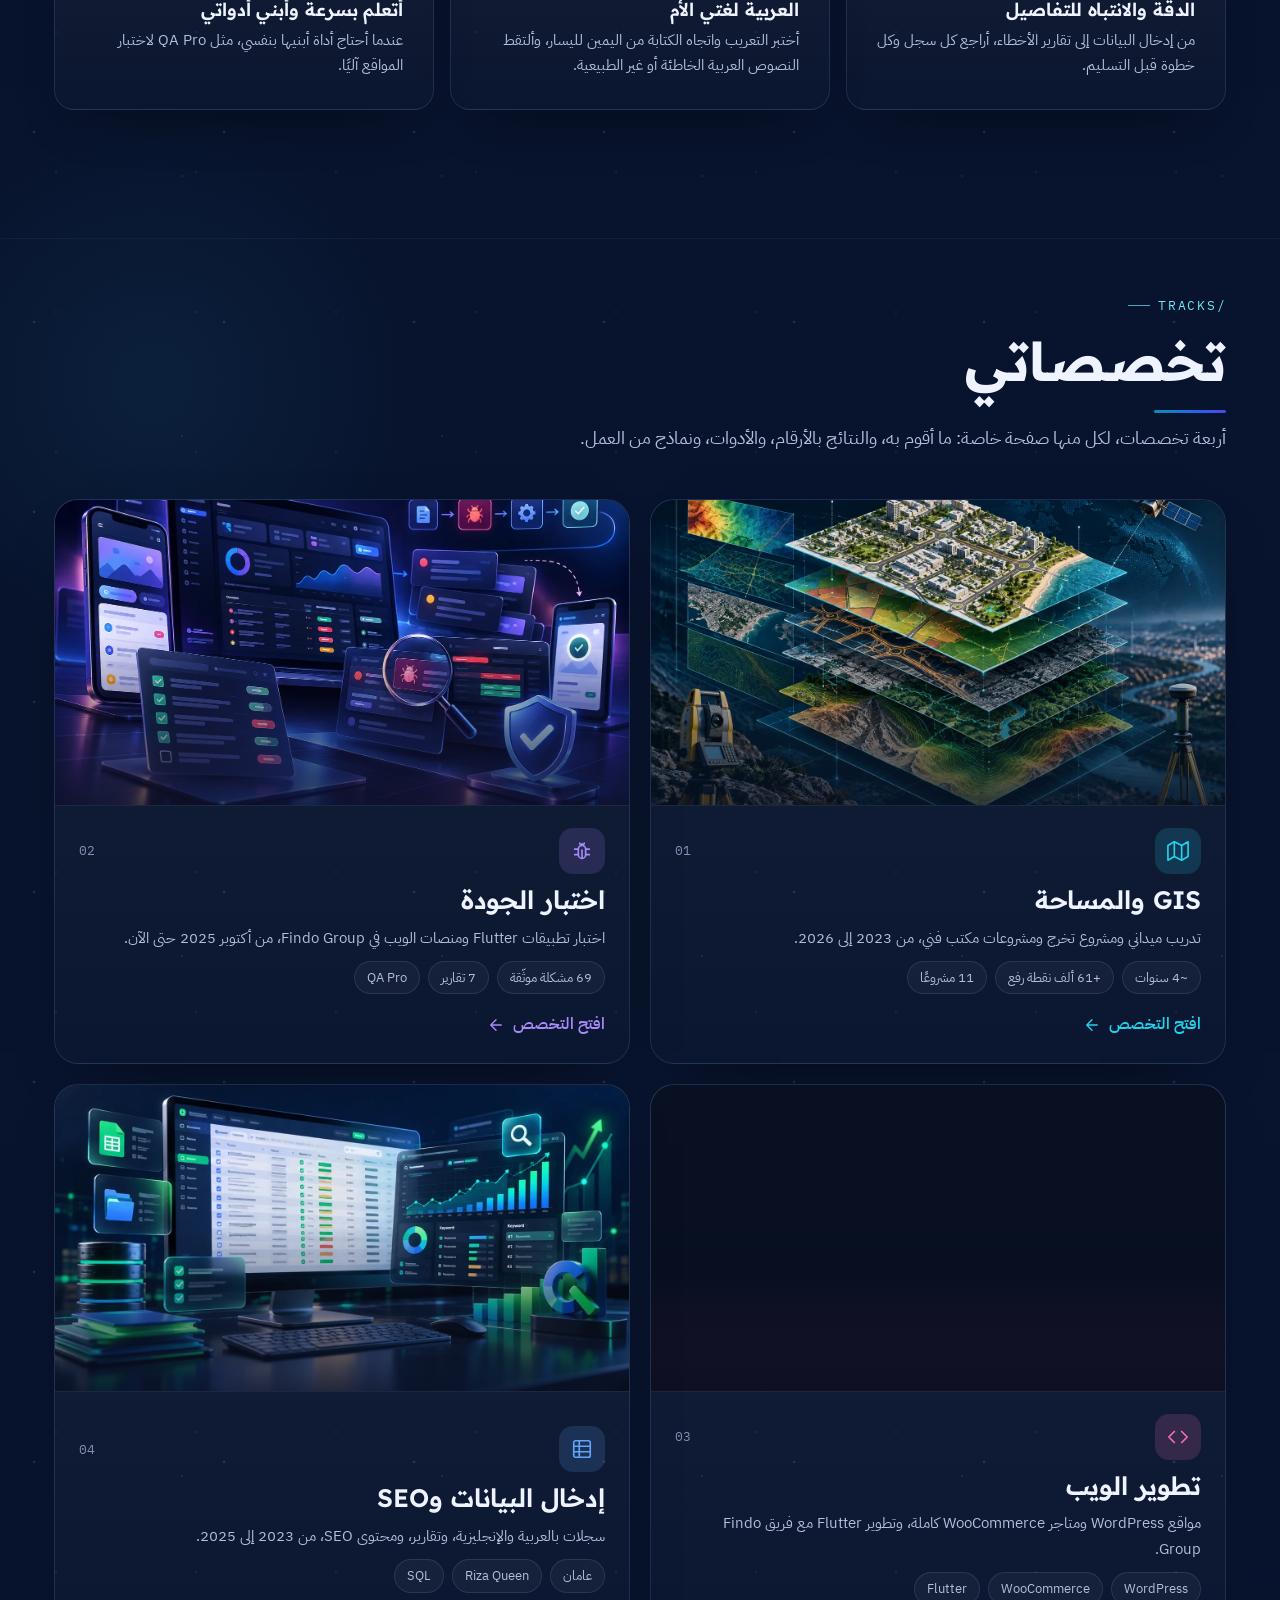
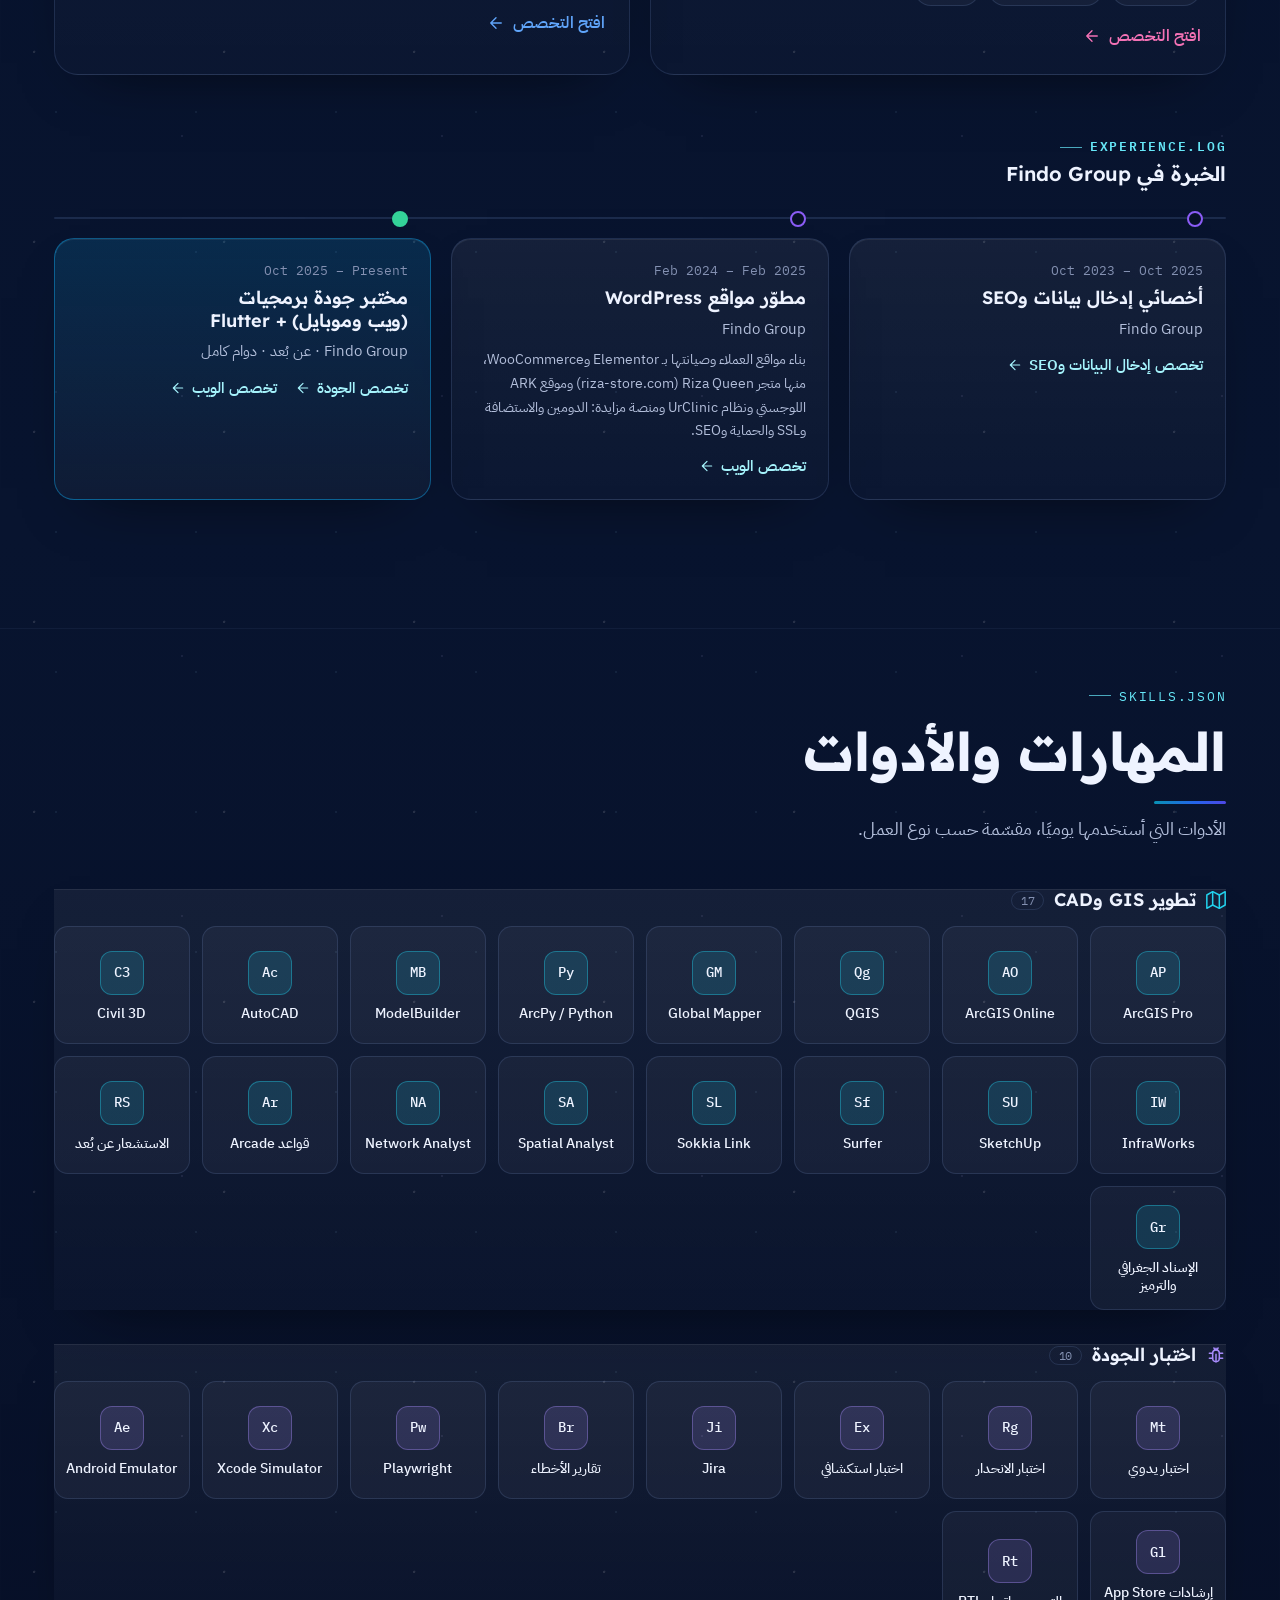
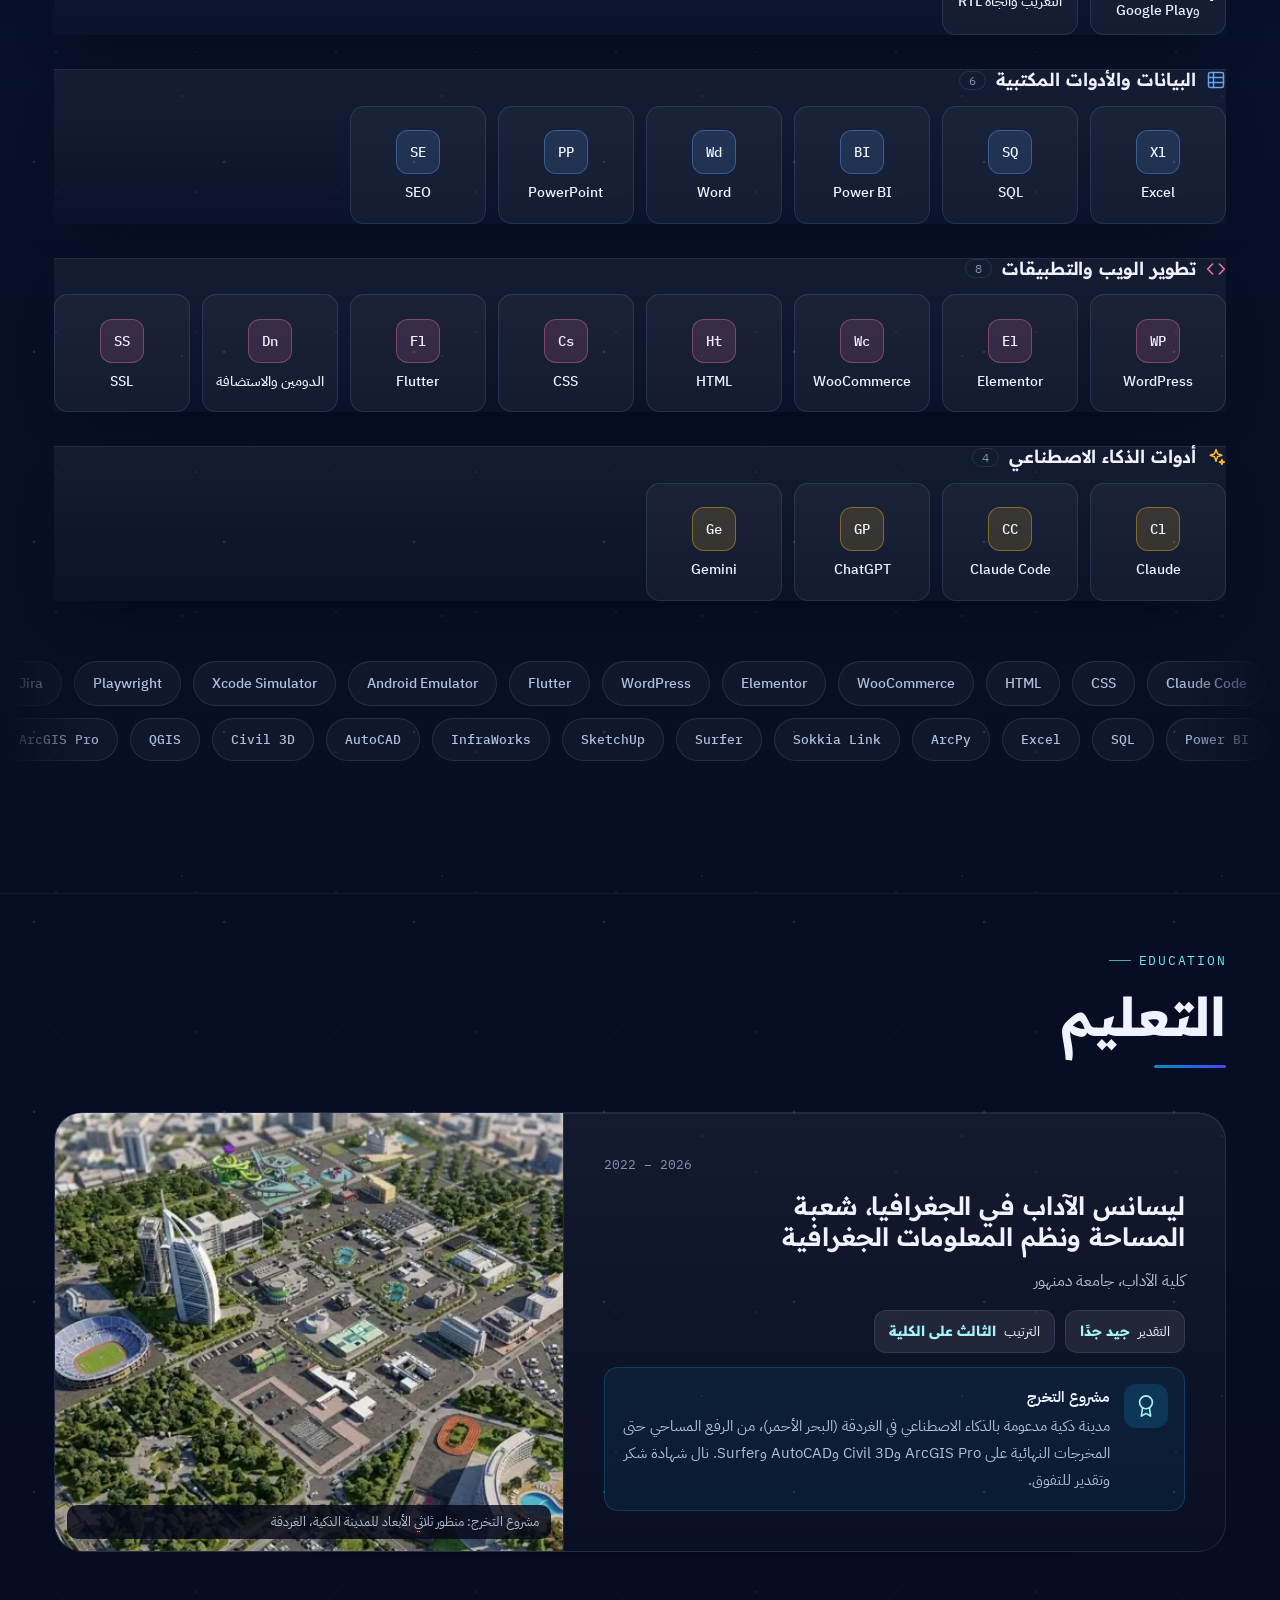
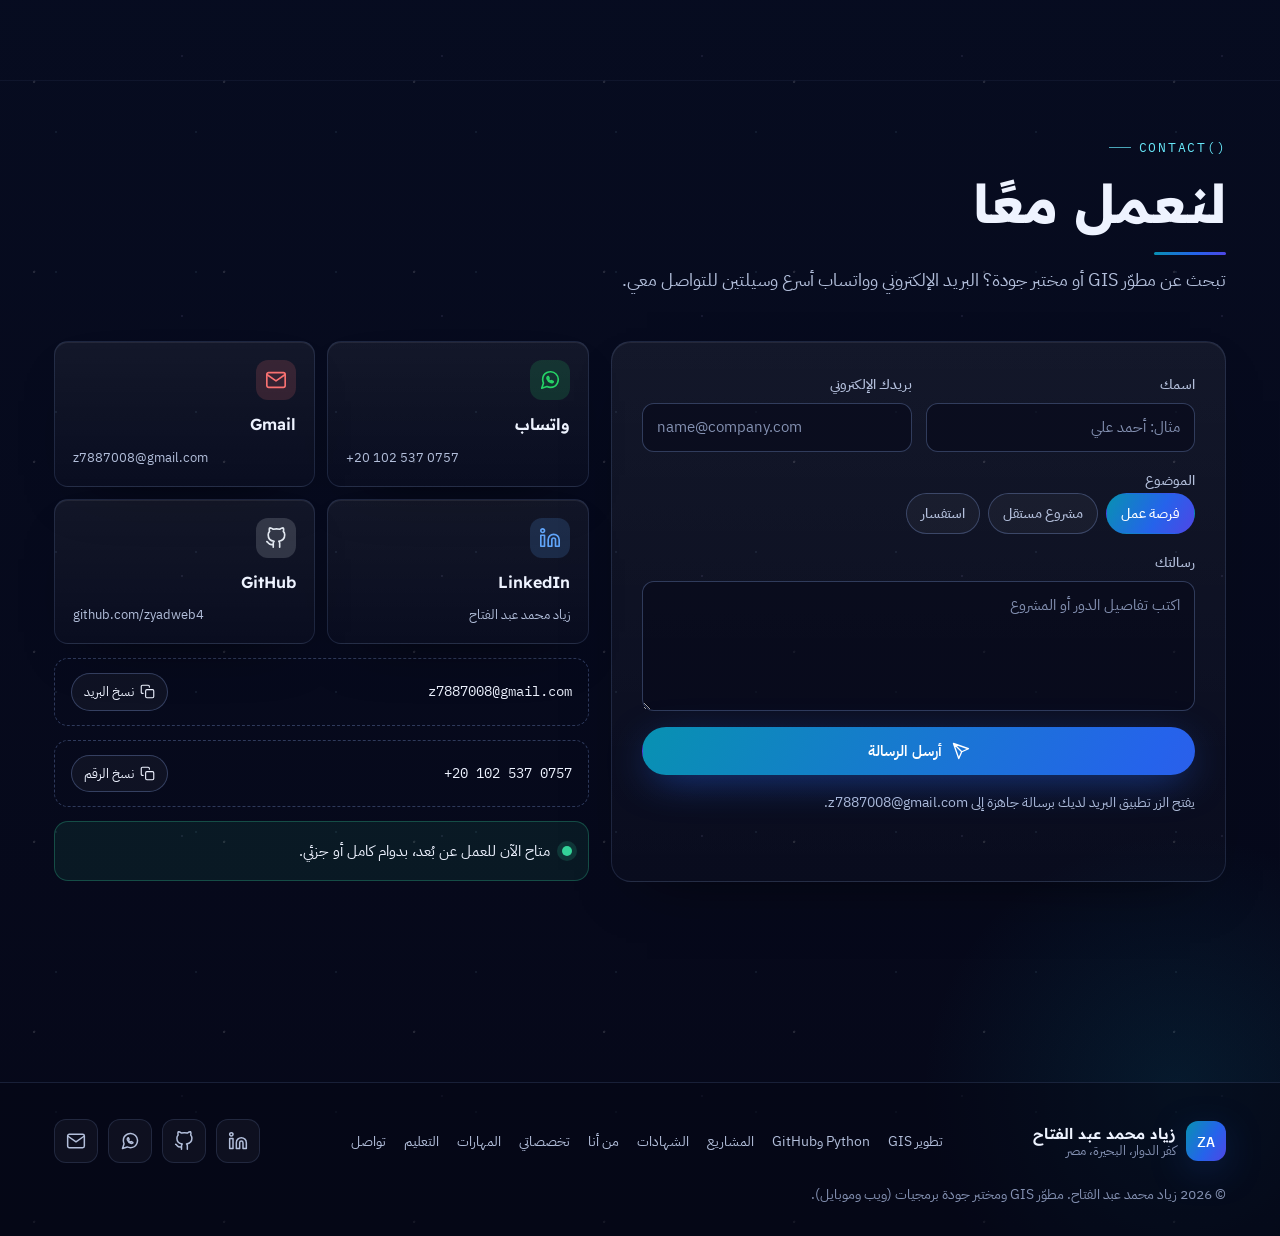
==== commit d2938c46: "Remove company app cards (no public source) from the GitHub section RNTUP, Clinic System, Footwear S" ====
--- a/index.html
+++ b/index.html
@@ -348,7 +348,7 @@
       <span class="body"><h3 data-lb-title data-en="URClinic app and website test report">تقرير اختبار تطبيق وموقع URClinic</h3><p data-lb-desc data-en="Tested the patient app and website with a screenshot for every issue: login and verification, doctor and clinic listings, ratings and booking screens.">اختبار تطبيق المرضى والموقع مع لقطات شاشة لكل مشكلة: تسجيل الدخول والتحقق، وعرض الأطباء والعيادات، والتقييمات، وصفحات الحجز.</p><span class="tools">Mobile · Web · Screenshots</span></span>
     </button></li><li data-cat="web"><a class="pcard k-web" href="tracks/web-development.html">
       <span class="media"><img src="assets/thumb/cover-web.webp" alt="" loading="lazy" decoding="async" width="640" height="360"><span class="tag">Web · Flutter</span></span>
-      <span class="body"><h3 data-en="Web and Flutter projects">مشاريع الويب وFlutter</h3><p data-en="Business websites with Elementor and complete WooCommerce stores, plus the projects listed on my GitHub: RNTUP (Flutter), Clinic System, Footwear Store and the Findo Group site.">مواقع شركات بـ Elementor ومتاجر WooCommerce كاملة، إلى جانب المشاريع المدرجة في ملفي على GitHub: RNTUP (Flutter)، وClinic System، وFootwear Store، وموقع Findo Group.</p><span class="tools">WordPress · WooCommerce · Flutter</span></span>
+      <span class="body"><h3 data-en="Web and Flutter projects">مشاريع الويب وFlutter</h3><p data-en="Business websites with Elementor and complete WooCommerce stores for Findo Group clients, plus Flutter development on the same team.">مواقع شركات بـ Elementor ومتاجر WooCommerce كاملة لعملاء Findo Group، إلى جانب تطوير Flutter مع الفريق نفسه.</p><span class="tools">WordPress · WooCommerce · Flutter</span></span>
     </a></li><li data-cat="web"><button type="button" class="pcard k-web" data-images="assets/img/web-rizaqueen.webp">
       <span class="media"><img src="assets/thumb/web-rizaqueen.webp" alt="" loading="lazy" decoding="async" width="640" height="400"><span class="tag">Web · Store</span></span>
       <span class="body"><h3 data-lb-title data-en="Riza Queen shoe store">متجر Riza Queen للأحذية</h3><p data-lb-desc data-en="An online women's shoe store with a distinctive visual identity and a built-in AI agent that answers customers and completes sales automatically. riza-store.com">متجر إلكتروني للأحذية النسائية بهوية بصرية مميزة، مدمج معه وكيل ذكاء اصطناعي (AI Agent) يرد على العملاء ويُتم البيع آليًا على موقع ‎riza-store.com‎.</p><span class="tools">WordPress · WooCommerce · Elementor</span></span>
